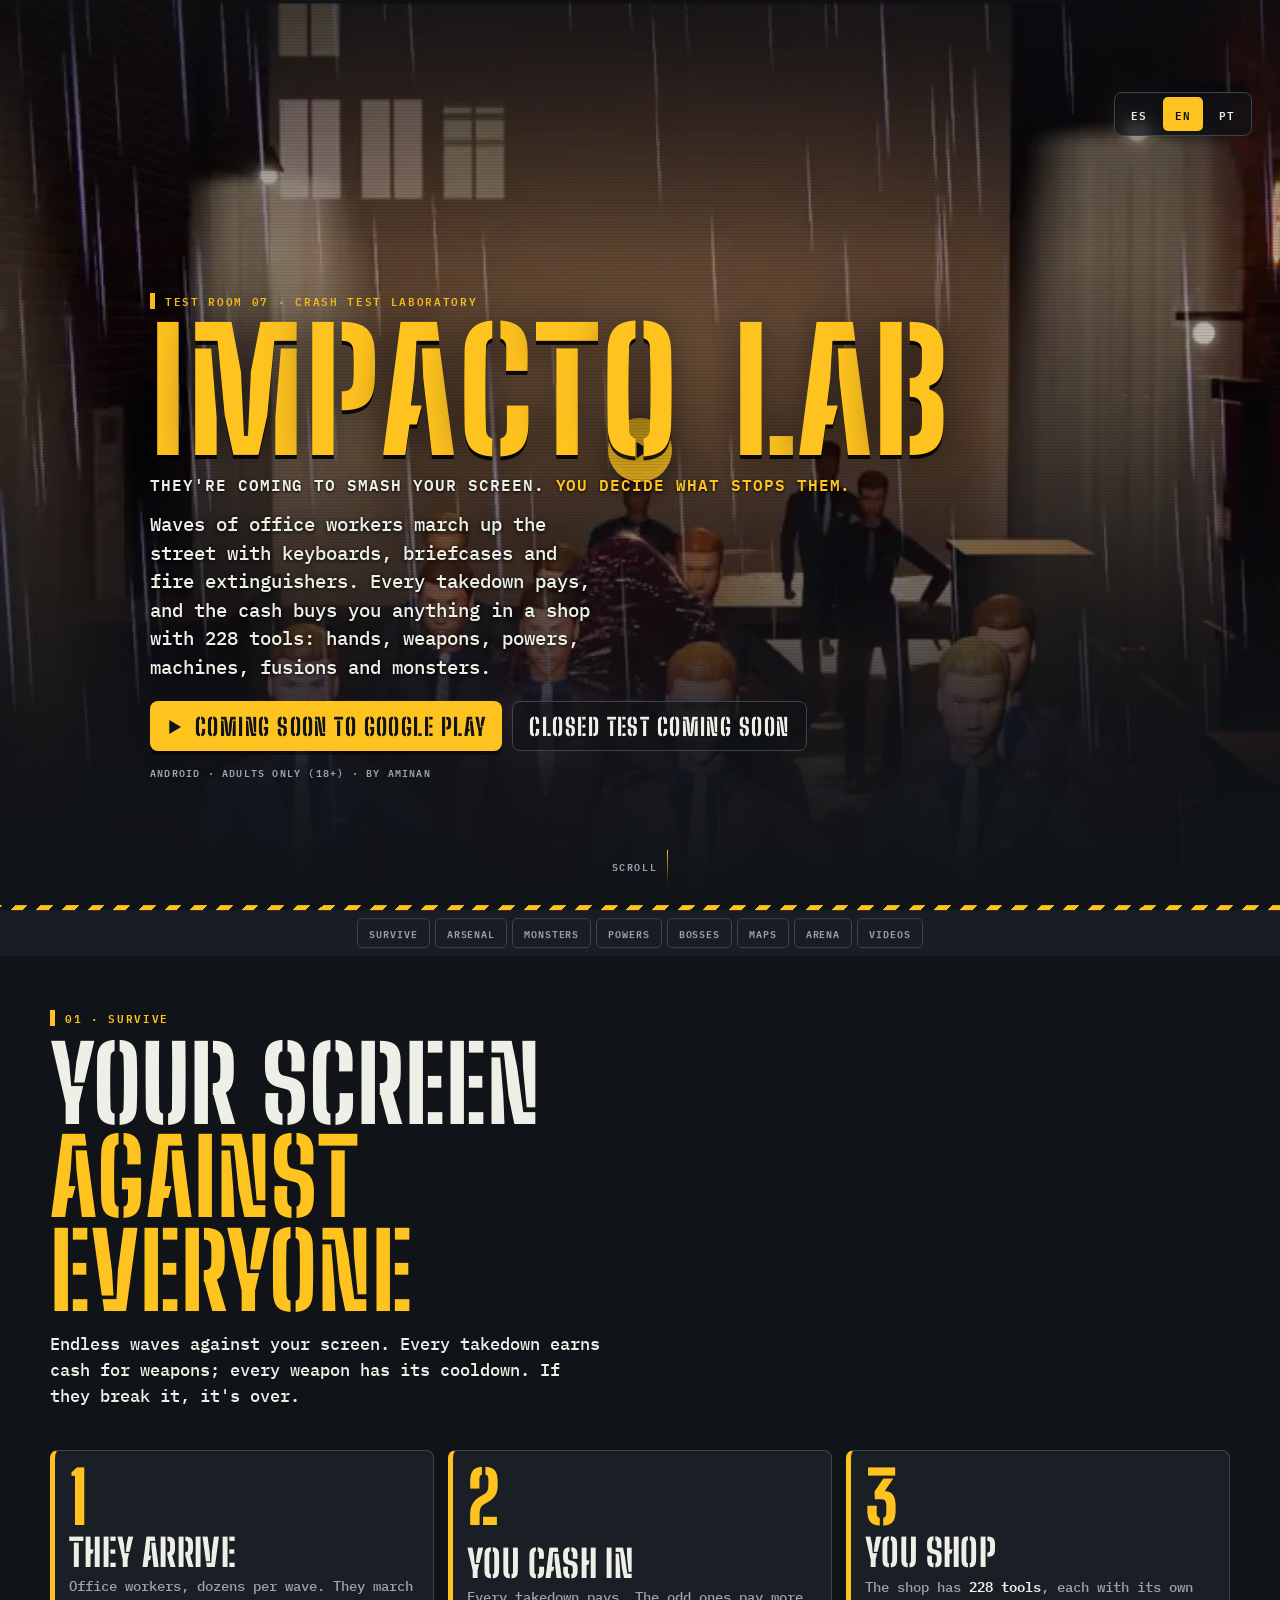
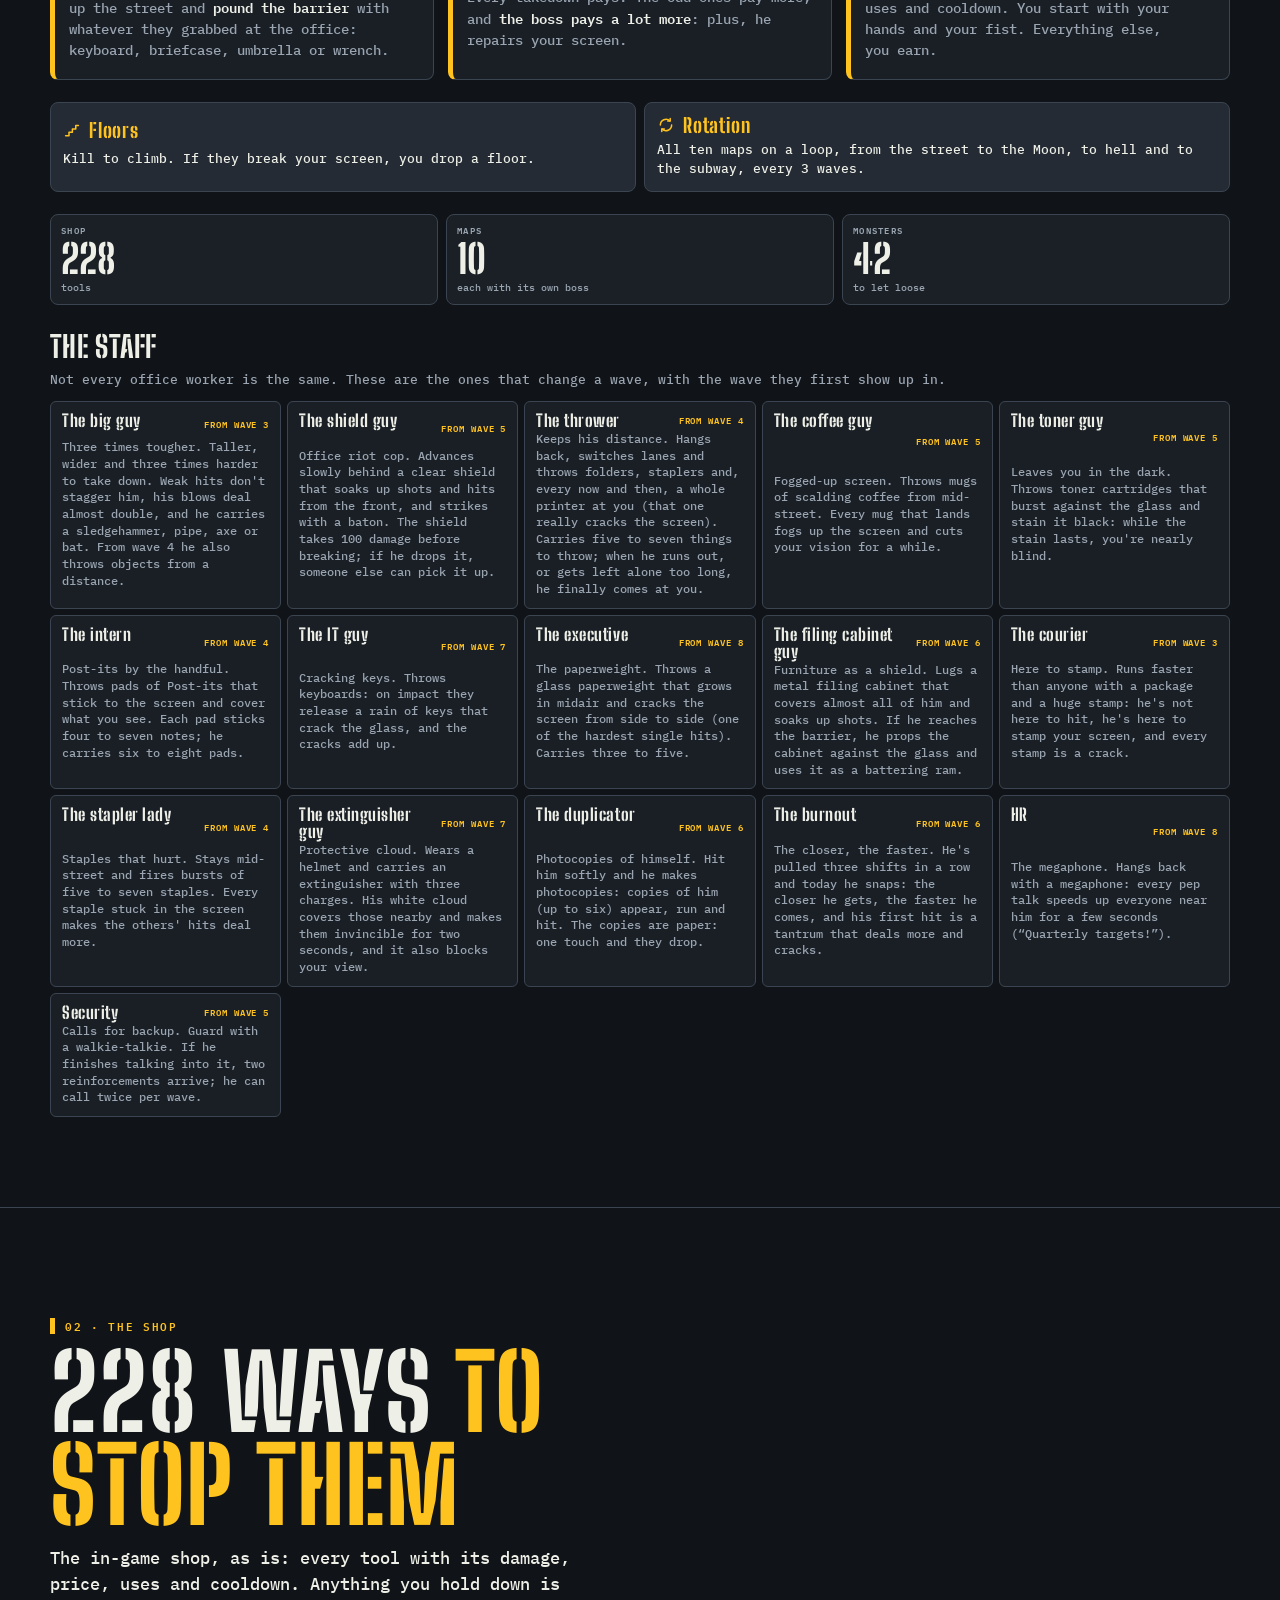
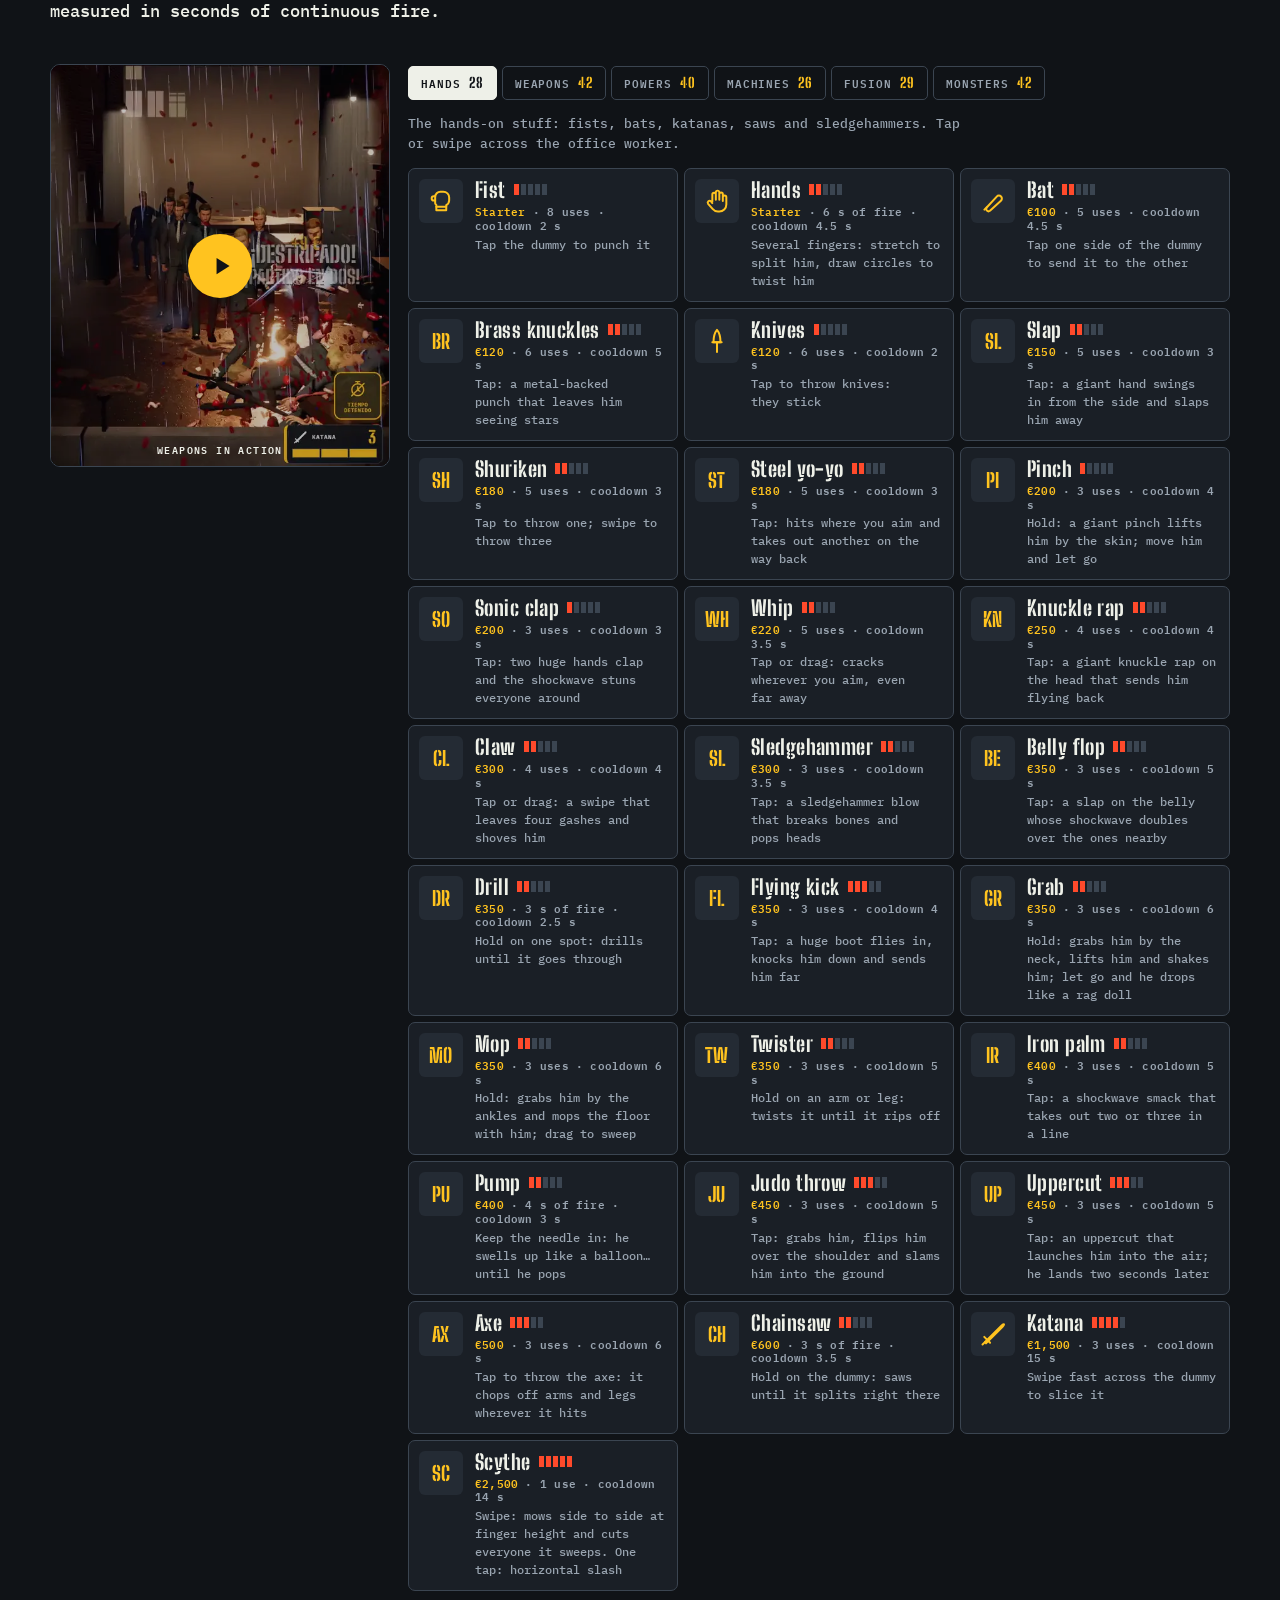
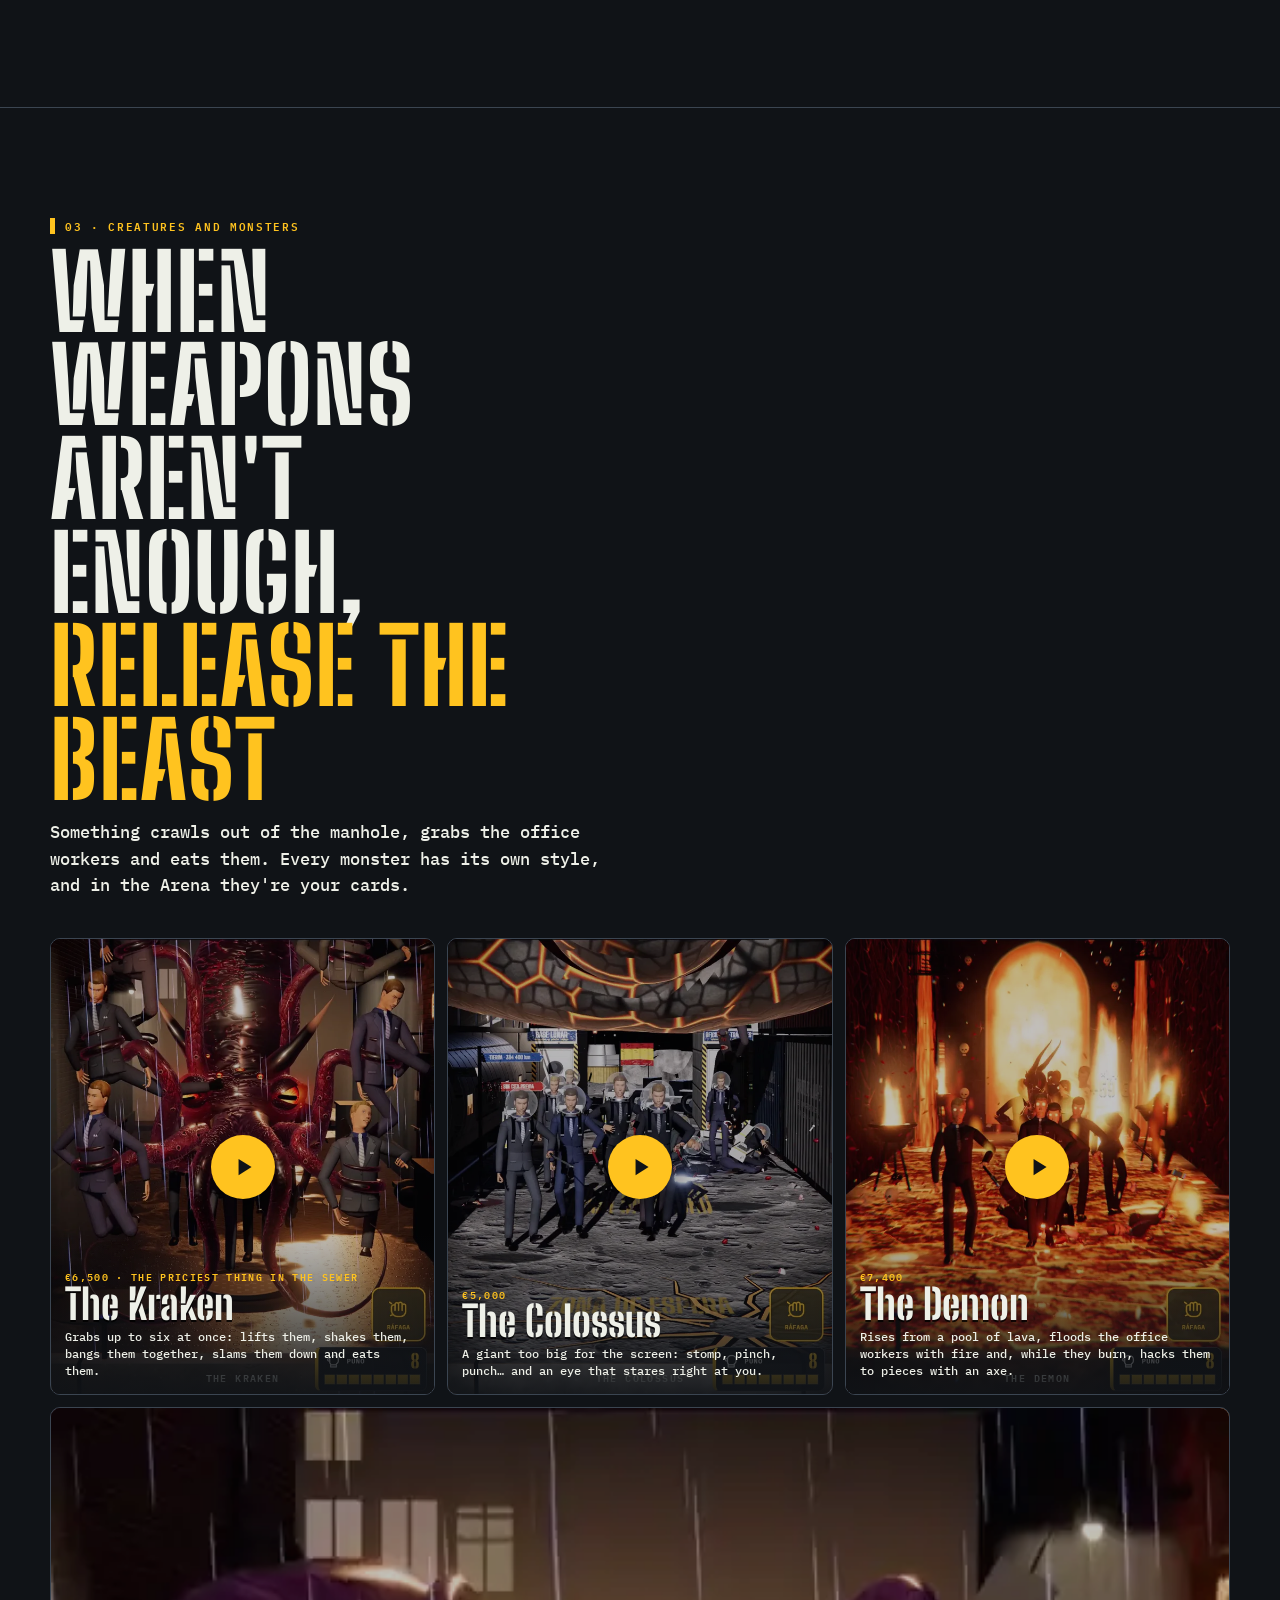
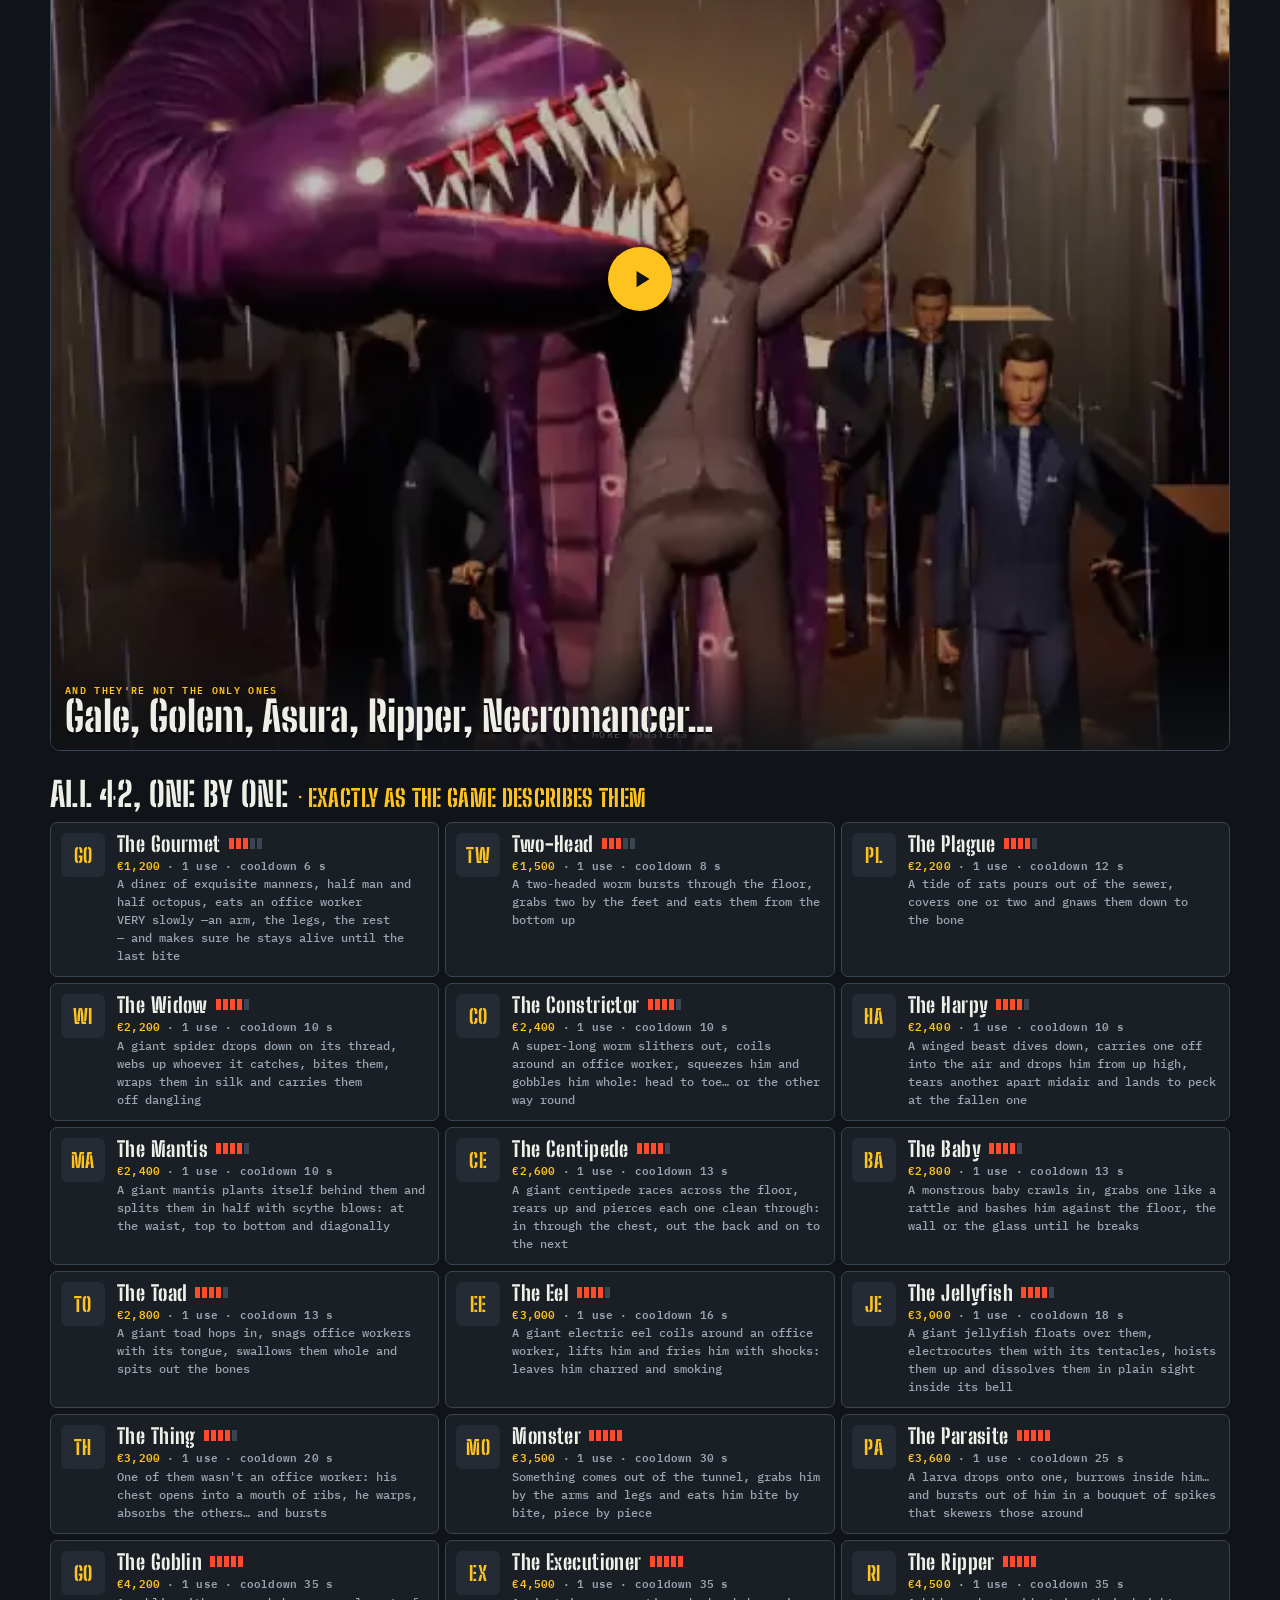
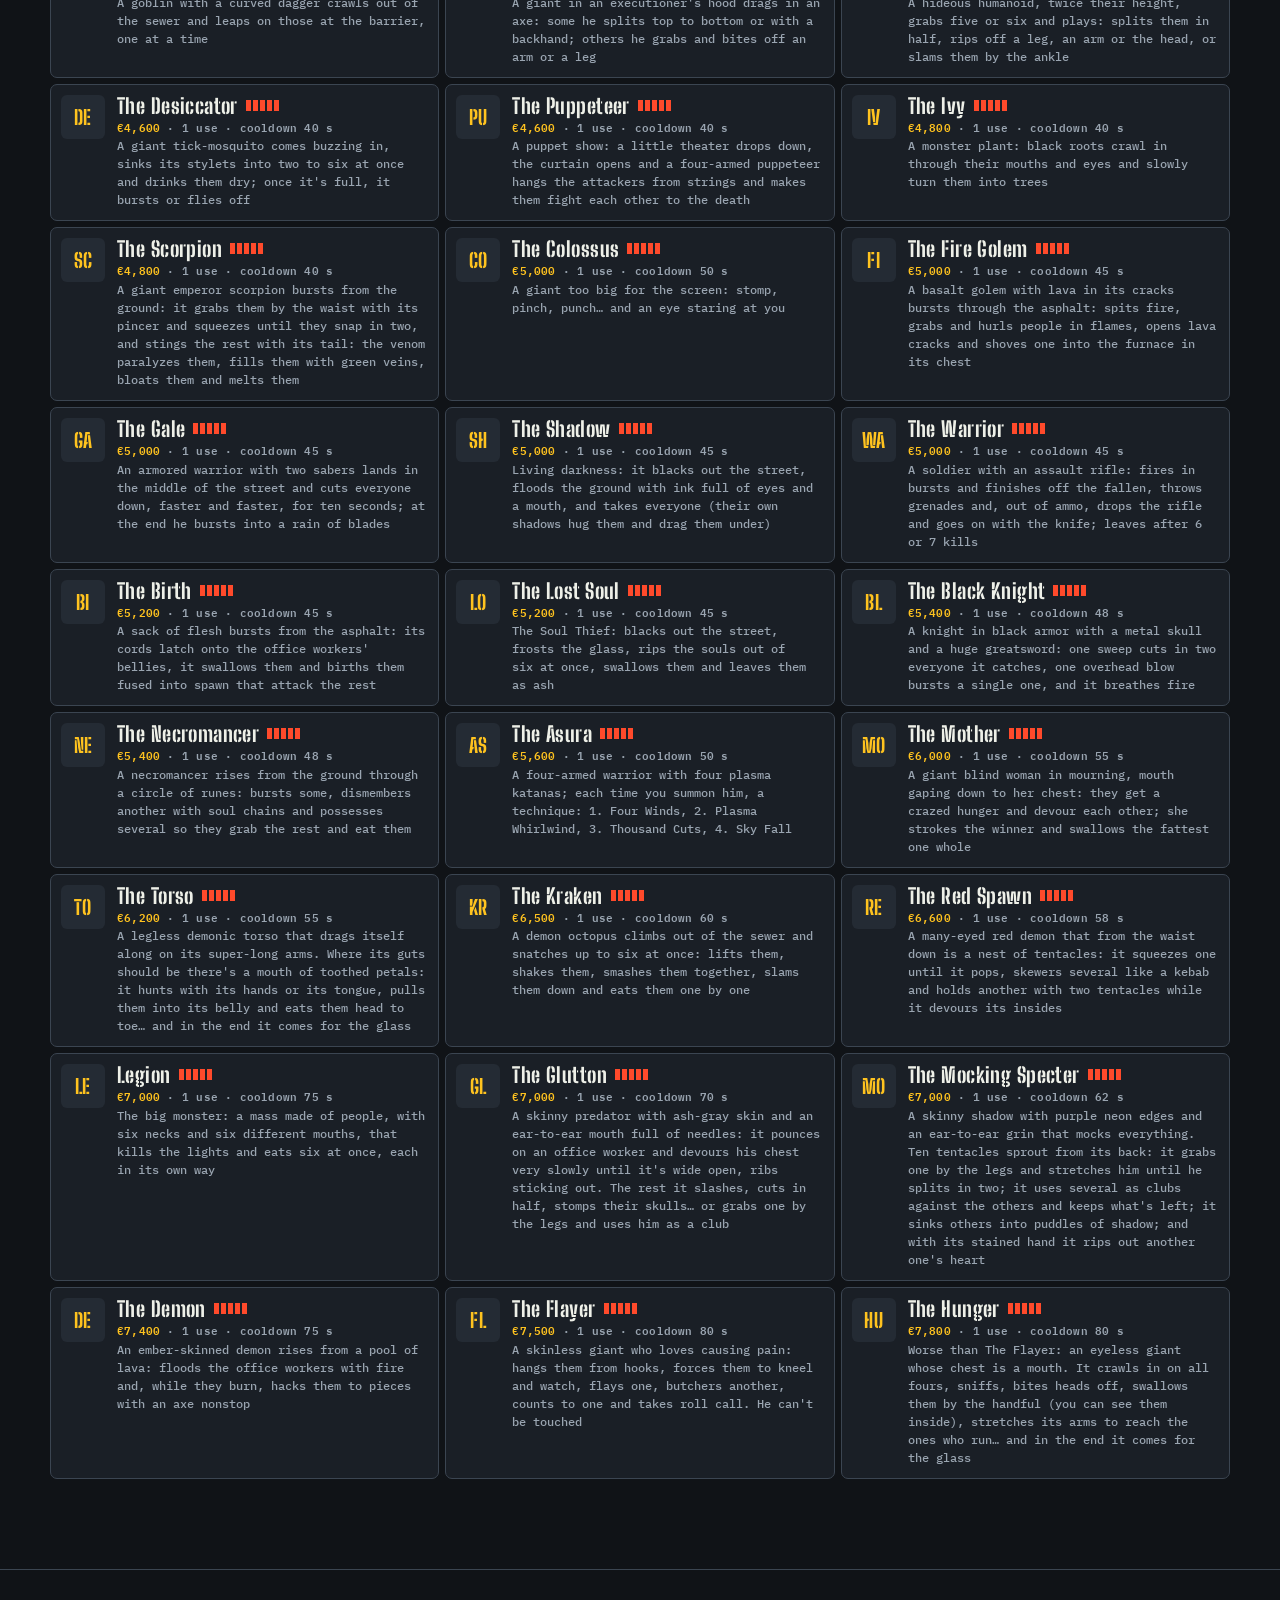
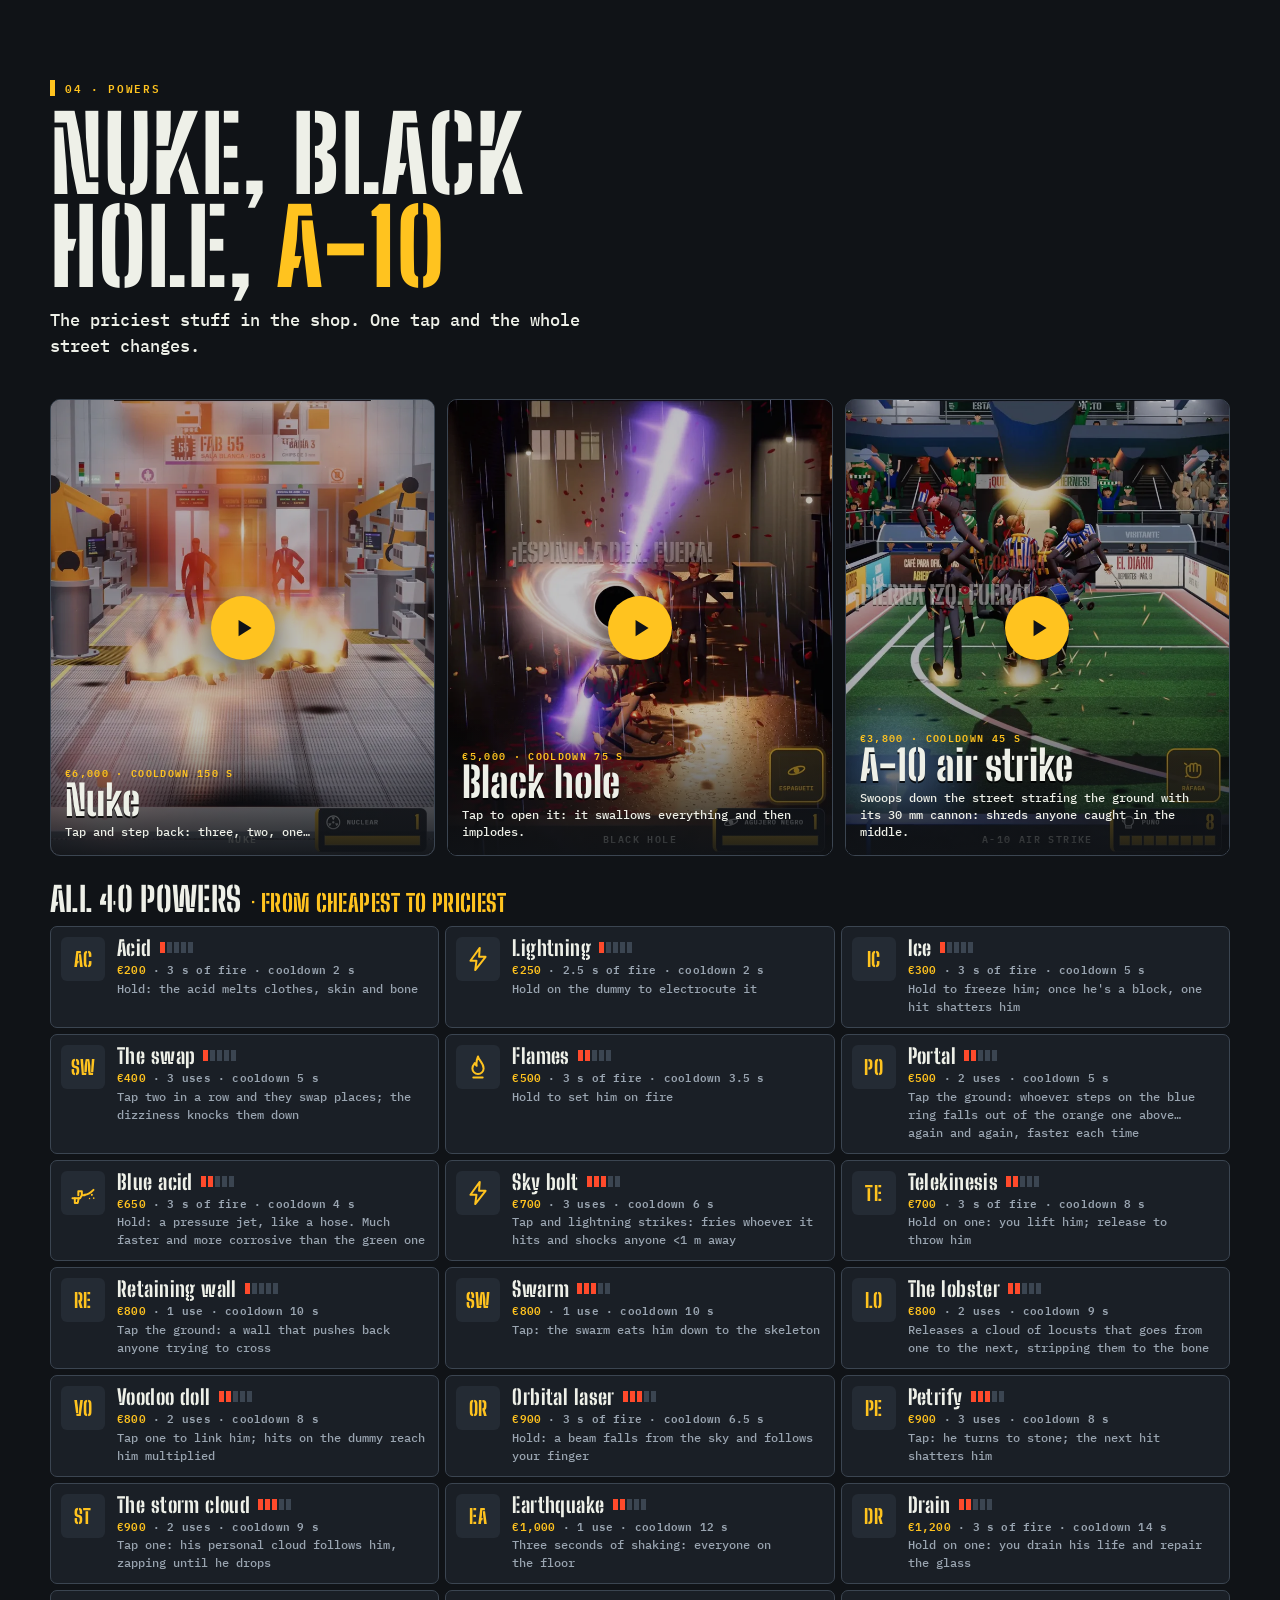
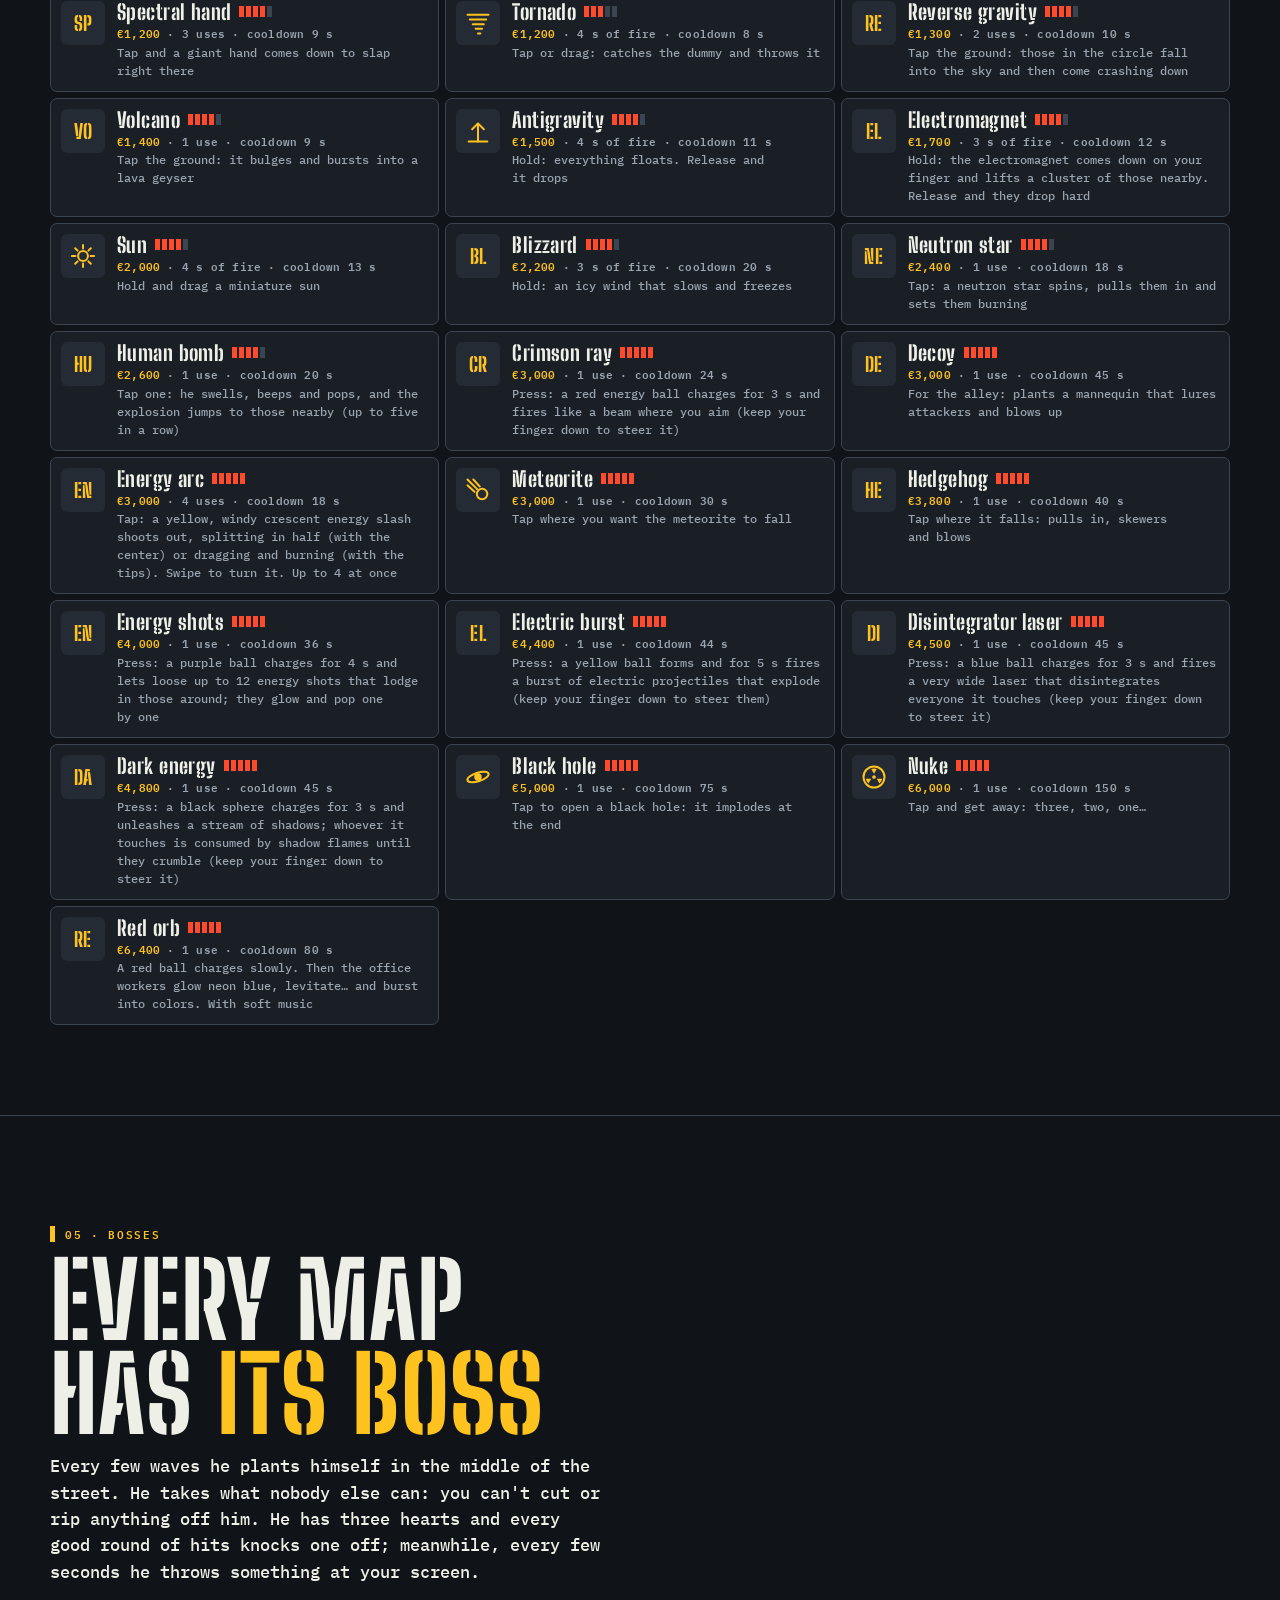
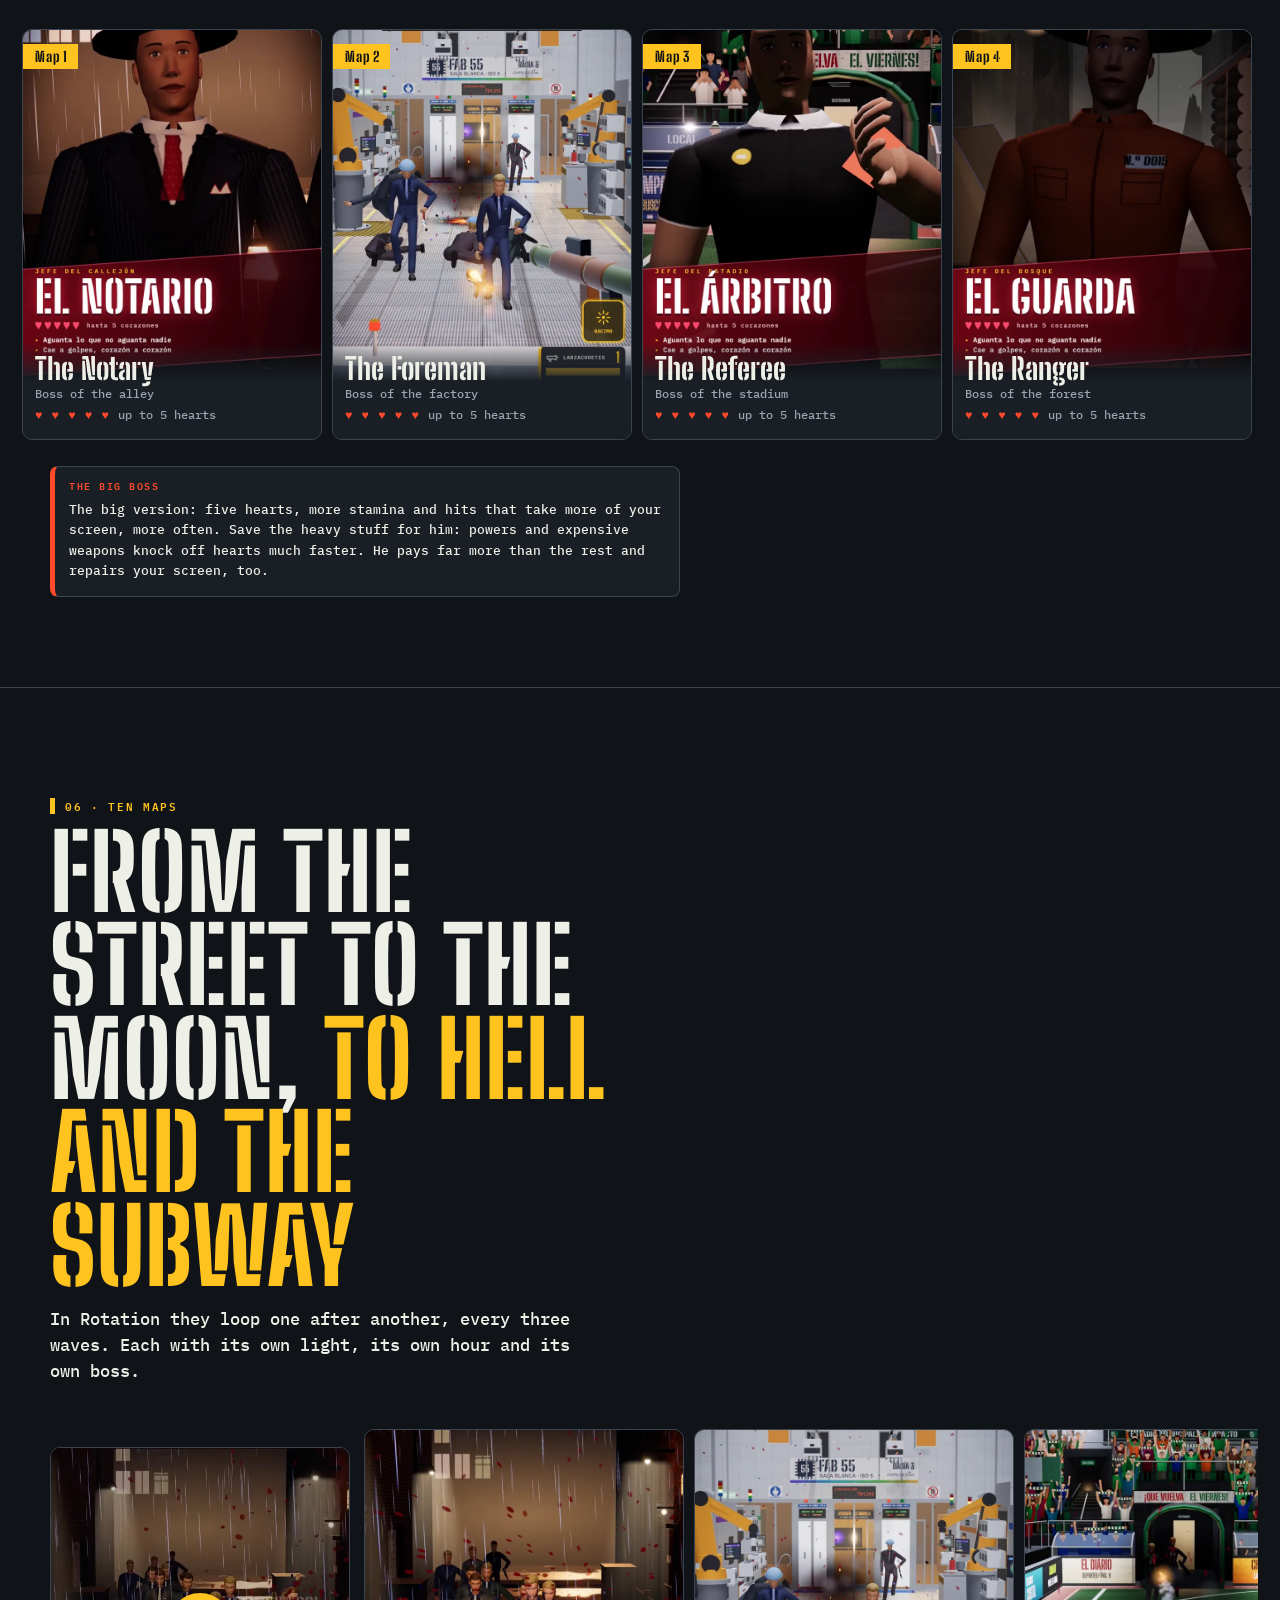
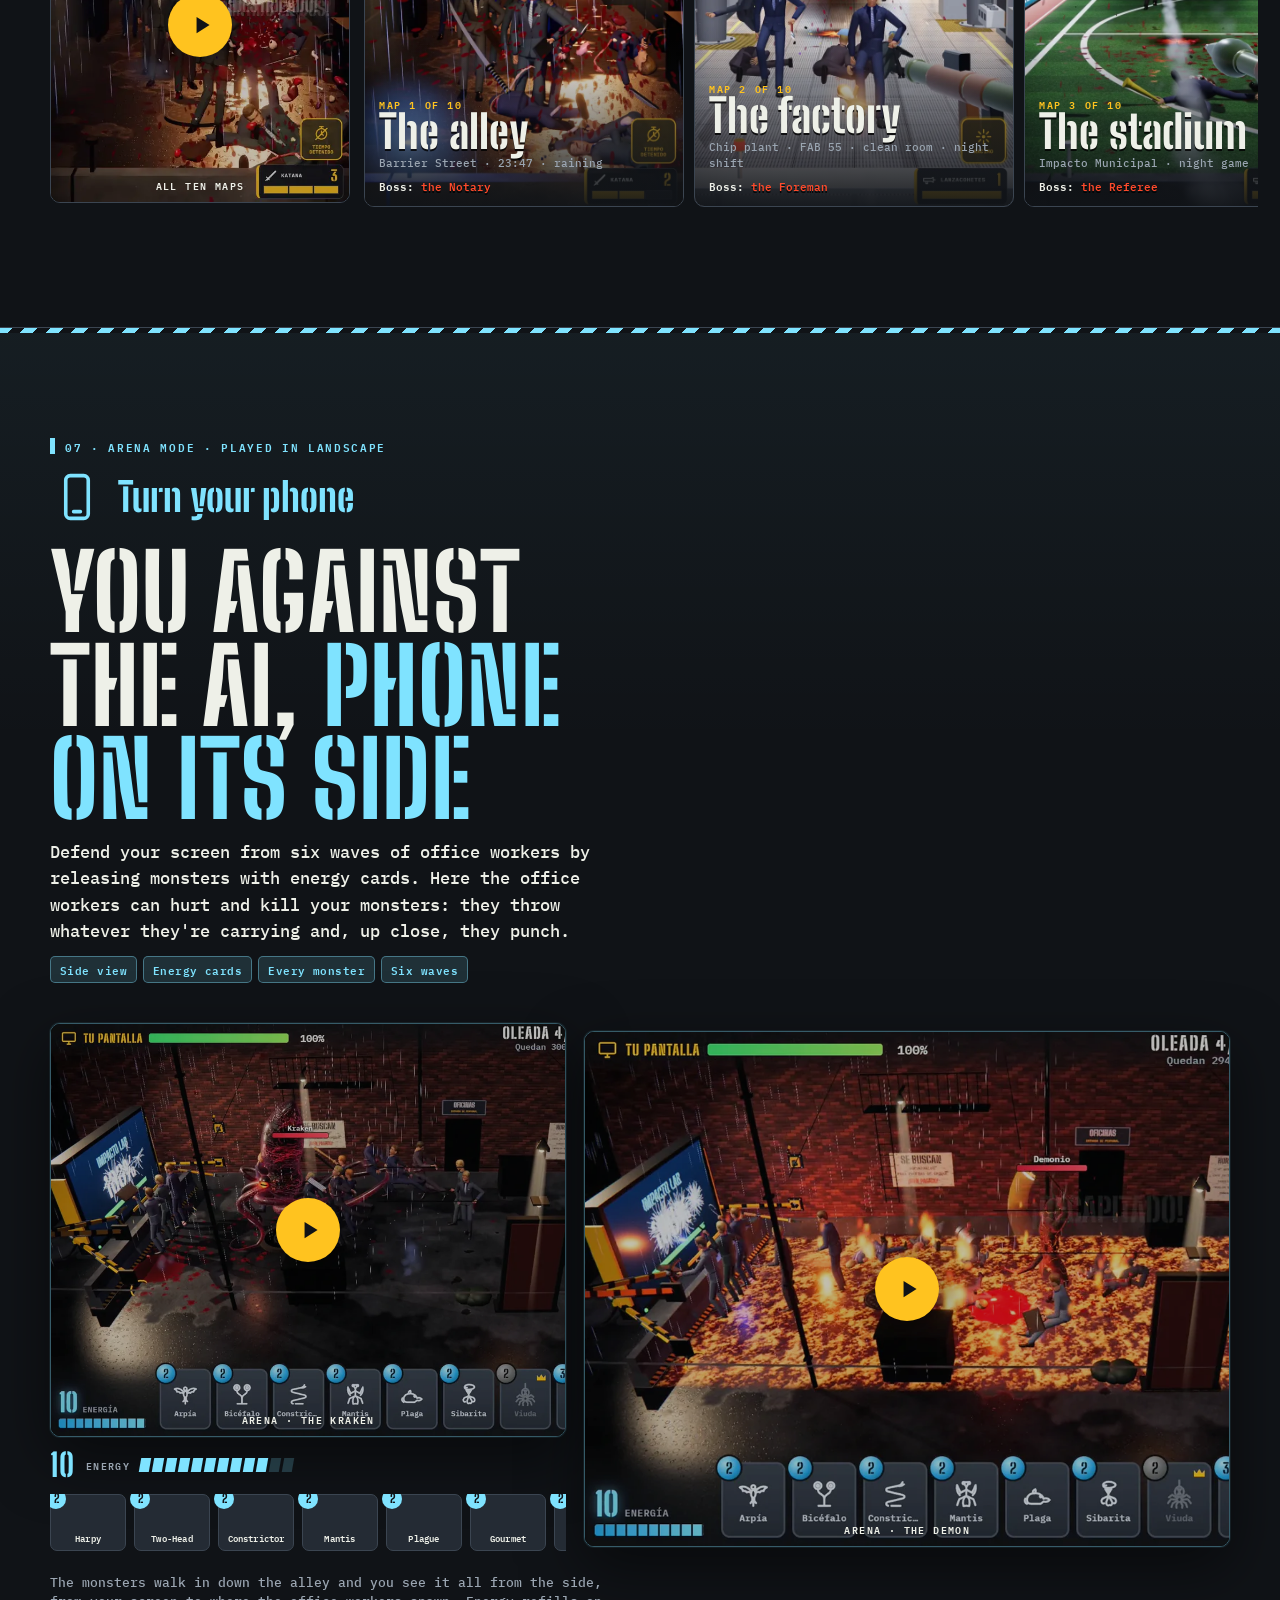
==== en/index.html @ e26fca4f "La web de Impacto Lab en inglés (/en/) y portugués de Brasil (/pt/), con selector de idioma, hreflan" ====
<!doctype html>
<html lang="en">
<head>
<meta charset="utf-8">
<script>document.documentElement.className+=" js";</script>
<meta name="viewport" content="width=device-width, initial-scale=1, viewport-fit=cover">
<title>Impacto Lab · Coming soon to Google Play</title>
<meta name="description" content="Action game for Android: waves of office workers are coming to smash your screen and you have 228 tools to stop them, from the Kraken to the nuke. Ten maps with bosses and a landscape Arena mode. Coming soon to Google Play.">
<link rel="canonical" href="https://aminacomunicaciones-a11y.github.io/impacto-lab/en/">
<link rel="alternate" hreflang="es" href="https://aminacomunicaciones-a11y.github.io/impacto-lab/">
<link rel="alternate" hreflang="en" href="https://aminacomunicaciones-a11y.github.io/impacto-lab/en/">
<link rel="alternate" hreflang="pt-BR" href="https://aminacomunicaciones-a11y.github.io/impacto-lab/pt/">
<link rel="alternate" hreflang="x-default" href="https://aminacomunicaciones-a11y.github.io/impacto-lab/en/">
<meta name="author" content="Aminan">
<meta name="theme-color" content="#101317">
<meta name="robots" content="index, follow, max-image-preview:large">
<meta property="og:type" content="website">
<meta property="og:site_name" content="Impacto Lab">
<meta property="og:locale" content="en_US">
<meta property="og:locale:alternate" content="es_ES">
<meta property="og:locale:alternate" content="pt_BR">
<meta property="og:url" content="https://aminacomunicaciones-a11y.github.io/impacto-lab/en/">
<meta property="og:title" content="Impacto Lab · Coming soon to Google Play">
<meta property="og:description" content="Waves of office workers are coming to smash your screen. You have 228 tools: weapons, powers, machines, fusions and monsters like the Kraken, the Colossus or the Demon.">
<meta property="og:image" content="https://aminacomunicaciones-a11y.github.io/impacto-lab/img/og.jpg">
<meta property="og:image:width" content="1200">
<meta property="og:image:height" content="630">
<meta property="og:image:alt" content="The Kraken grabbing office workers in the alley, with the Impacto Lab title and the words Coming soon to Google Play (in Spanish).">
<meta name="twitter:card" content="summary_large_image">
<meta name="twitter:title" content="Impacto Lab · Coming soon to Google Play">
<meta name="twitter:description" content="Waves of office workers are coming to smash your screen. You have 228 tools to stop them, from the Kraken to the nuke.">
<meta name="twitter:image" content="https://aminacomunicaciones-a11y.github.io/impacto-lab/img/og.jpg">
<meta name="twitter:image:alt" content="The Kraken grabbing office workers in the alley, with the Impacto Lab title.">
<link rel="icon" href="../favicon.ico" sizes="32x32">
<link rel="icon" type="image/png" href="../img/icon/icon-32.png" sizes="32x32">
<link rel="icon" type="image/png" href="../img/icon/icon-192.png" sizes="192x192">
<link rel="apple-touch-icon" href="../img/icon/apple-touch-icon.png">
<link rel="manifest" href="../site.webmanifest">
<link rel="preload" href="../fonts/bsd.woff2" as="font" type="font/woff2" crossorigin>
<link rel="preload" href="../fonts/plex-500.woff2" as="font" type="font/woff2" crossorigin>
<link rel="preload" href="../img/poster_hero_kraken.webp" as="image" type="image/webp">
<link rel="stylesheet" href="../css/style.css?v=20261104">
<script type="application/ld+json">
{
  "@context": "https://schema.org",
  "@graph": [
    {
      "@type": "VideoGame",
      "@id": "https://aminacomunicaciones-a11y.github.io/impacto-lab/#juego",
      "name": "Impacto Lab",
      "url": "https://aminacomunicaciones-a11y.github.io/impacto-lab/",
      "image": "https://aminacomunicaciones-a11y.github.io/impacto-lab/img/og.jpg",
      "description": "Action game for Android. Waves of office workers are coming to smash your screen and you have 228 tools to stop them: hands, weapons, powers, machines, fusions and monsters. Ten maps, each with its own boss, and a landscape Arena mode.",
      "inLanguage": "en",
      "genre": ["Action", "Wave survival"],
      "gamePlatform": "Android",
      "operatingSystem": "Android",
      "applicationCategory": "Game",
      "playMode": "SinglePlayer",
      "contentRating": "Adults only (18+)",
      "author": { "@id": "https://aminacomunicaciones-a11y.github.io/impacto-lab/#aminan" },
      "publisher": { "@id": "https://aminacomunicaciones-a11y.github.io/impacto-lab/#aminan" },
      "trailer": {
        "@type": "VideoObject",
        "name": "Impacto Lab · Weapons and monsters",
        "description": "Minigun, katana and rocket launcher against office workers. And when that's not enough, you let loose the Kraken, the Colossus or the Demon.",
        "thumbnailUrl": "https://aminacomunicaciones-a11y.github.io/impacto-lab/img/portada_01.webp",
        "contentUrl": "https://aminacomunicaciones-a11y.github.io/impacto-lab/video/video_01_armas_y_bichos.mp4",
        "uploadDate": "2026-11-04",
        "duration": "PT1M40S",
        "inLanguage": "es"
      }
    },
    {
      "@type": "Organization",
      "@id": "https://aminacomunicaciones-a11y.github.io/impacto-lab/#aminan",
      "name": "Aminan",
      "url": "https://aminacomunicaciones-a11y.github.io/impacto-lab/",
      "logo": "https://aminacomunicaciones-a11y.github.io/impacto-lab/img/icon/icon-512.png",
      "sameAs": ["https://www.tiktok.com/@caostotalneon"]
    },
    {
      "@type": "WebPage",
      "@id": "https://aminacomunicaciones-a11y.github.io/impacto-lab/en/#pagina",
      "url": "https://aminacomunicaciones-a11y.github.io/impacto-lab/en/",
      "name": "Impacto Lab · Coming soon to Google Play",
      "inLanguage": "en",
      "about": { "@id": "https://aminacomunicaciones-a11y.github.io/impacto-lab/#juego" }
    }
  ]
}
</script>
</head>
<body>

<noscript><style>#boot,#flash{display:none}</style></noscript>
<div id="boot" aria-hidden="true">
  <b>IMPACTO LAB</b>
  <span id="bootMsg">Setting up the test room…</span>
  <div class="bar"><i></i></div>
  <button class="skip" id="bootSkip" type="button">Skip</button>
</div>
<div id="flash" aria-hidden="true"></div>

<header id="hud" aria-label="Gauges">
  <div class="readouts">
    <div class="ro"><span class="ro-l">Wave</span><span class="ro-v" id="roSec">01</span></div>
    <div class="ro"><span class="ro-l" id="roName">Home</span><span class="ro-v" style="visibility:hidden;height:0">·</span></div>
    <div class="ro"><span class="ro-l">Weapons</span><span class="ro-v"><span id="roArms" data-n="228">228</span><small>in the shop</small></span></div>
  </div>
  <div class="hud-btns">
    <button class="hb" id="btnSound" type="button" aria-pressed="false" title="Clip sound (off by default)">
      <svg viewBox="0 0 24 24" aria-hidden="true"><path d="M4 9.5h3.5L12 6v12l-4.5-3.5H4z"/><path d="M15.5 9a4.5 4.5 0 0 1 0 6M18 6.5a8 8 0 0 1 0 11"/></svg><span id="sndTxt">Sound: off</span>
    </button>
  </div>
  <div class="integ" id="integ"><span class="integ-l">Screen</span><div class="integ-bar"><i id="integFill"></i></div><span id="integPct">100%</span></div>
</header>

<main>
<!-- ===================== PORTADA ===================== -->
<section id="hero" data-name="Home" aria-labelledby="titulo">
  <nav class="langs" aria-label="Language"><a href="../" hreflang="es" lang="es" title="Español">ES</a><a href="../en/" hreflang="en" lang="en" aria-current="page" title="English">EN</a><a href="../pt/" hreflang="pt-BR" lang="pt-BR" title="Português (Brasil)">PT</a></nav>
  <div class="vid grain" data-src="../video/hero_kraken.mp4" data-sound="1" data-label="The Kraken in the alley">
    <img src="../img/poster_hero_kraken.webp" width="720" height="853" alt="In-game frame: the Kraken bursts out of the manhole in the alley and grabs several office workers with its tentacles in the rain." fetchpriority="high">
  </div>
  <div class="wrap hero-in">
    <p class="kicker">Test room 07 · Crash test laboratory</p>
    <h1 id="titulo">IMPACTO LAB</h1>
    <p class="lema">They're coming to smash your screen. <b>You decide what stops them.</b></p>
    <p class="lead">Waves of office workers march up the street with keyboards, briefcases and fire extinguishers. Every takedown pays, and the cash buys you anything in a shop with 228 tools: hands, weapons, powers, machines, fusions and monsters.</p>
    <div class="ctas">
      <span class="cta"><svg viewBox="0 0 24 24" aria-hidden="true"><path d="M4 3.5v17l14-8.5z"/></svg>Coming soon to Google Play</span>
      <span class="cta ghost">Closed test coming soon</span>
    </div>
    <p class="fine">Android · Adults only (18+) · By Aminan</p>
  </div>
  <div class="scrollhint" aria-hidden="true"><span>Scroll</span><i></i></div>
</section>

<!-- ===================== 01 · EL ENSAYO ===================== -->
<section id="ensayo" class="sec" data-name="The test" aria-labelledby="h-ensayo">
  <div class="wrap">
    <div class="sec-head">
      <p class="kicker rv">01 · Survive</p>
      <h2 id="h-ensayo" class="rv d1">Your screen <em>against everyone</em></h2>
      <p class="sub rv d2">Endless waves against your screen. Every takedown earns cash for weapons; every weapon has its cooldown. If they break it, it's over.</p>
    </div>
    <div class="steps">
      <div class="step rv"><b>1</b><div><h3>They arrive</h3><p>Office workers, dozens per wave. They march up the street and <strong>pound the barrier</strong> with whatever they grabbed at the office: keyboard, briefcase, umbrella or wrench.</p></div></div>
      <div class="step rv d1"><b>2</b><div><h3>You cash in</h3><p>Every takedown pays. The odd ones pay more, and <strong>the boss pays a lot more</strong>: plus, he repairs your screen.</p></div></div>
      <div class="step rv d2"><b>3</b><div><h3>You shop</h3><p>The shop has <strong>228 tools</strong>, each with its own uses and cooldown. You start with your hands and your fist. Everything else, you earn.</p></div></div>
    </div>
    <div class="variants rv">
      <div class="vb"><b><svg viewBox="0 0 24 24" aria-hidden="true"><path d="M3.5 19.5H8V15h4.5v-4.5H17V6h3.5"/></svg>Floors</b><span>Kill to climb. If they break your screen, you drop a floor.</span></div>
      <div class="vb"><b><svg viewBox="0 0 24 24" aria-hidden="true"><path d="M19.5 12a7.5 7.5 0 0 1-12.8 5.3M4.5 12a7.5 7.5 0 0 1 12.8-5.3"/><path d="M17.6 3.3v3.4h-3.4M6.4 20.7v-3.4h3.4"/></svg>Rotation</b><span>All ten maps on a loop, from the street to the Moon, to hell and to the subway, every 3 waves.</span></div>
    </div>
    <div class="facts rv">
      <div class="fact"><small>Shop</small><b>228</b><i>tools</i></div>
      <div class="fact"><small>Maps</small><b>10</b><i>each with its own boss</i></div>
      <div class="fact"><small>Monsters</small><b>42</b><i>to let loose</i></div>
    </div>
    <div class="plantilla rv">
      <h3>The staff</h3>
      <p class="note" style="margin-bottom:12px">Not every office worker is the same. These are the ones that change a wave, with the wave they first show up in.</p>
      <div class="roster"><div class="emp"><b>The big guy</b><small>from wave 3</small><span>Three times tougher. Taller, wider and three times harder to take down. Weak hits don&#x27;t stagger him, his blows deal almost double, and he carries a sledgehammer, pipe, axe or bat. From wave 4 he also throws objects from a distance.</span></div><div class="emp"><b>The shield guy</b><small>from wave 5</small><span>Office riot cop. Advances slowly behind a clear shield that soaks up shots and hits from the front, and strikes with a baton. The shield takes 100 damage before breaking; if he drops it, someone else can pick it up.</span></div><div class="emp"><b>The thrower</b><small>from wave 4</small><span>Keeps his distance. Hangs back, switches lanes and throws folders, staplers and, every now and then, a whole printer at you (that one really cracks the screen). Carries five to seven things to throw; when he runs out, or gets left alone too long, he finally comes at you.</span></div><div class="emp"><b>The coffee guy</b><small>from wave 5</small><span>Fogged-up screen. Throws mugs of scalding coffee from mid-street. Every mug that lands fogs up the screen and cuts your vision for a while.</span></div><div class="emp"><b>The toner guy</b><small>from wave 5</small><span>Leaves you in the dark. Throws toner cartridges that burst against the glass and stain it black: while the stain lasts, you&#x27;re nearly blind.</span></div><div class="emp"><b>The intern</b><small>from wave 4</small><span>Post-its by the handful. Throws pads of Post-its that stick to the screen and cover what you see. Each pad sticks four to seven notes; he carries six to eight pads.</span></div><div class="emp"><b>The IT guy</b><small>from wave 7</small><span>Cracking keys. Throws keyboards: on impact they release a rain of keys that crack the glass, and the cracks add up.</span></div><div class="emp"><b>The executive</b><small>from wave 8</small><span>The paperweight. Throws a glass paperweight that grows in midair and cracks the screen from side to side (one of the hardest single hits). Carries three to five.</span></div><div class="emp"><b>The filing cabinet guy</b><small>from wave 6</small><span>Furniture as a shield. Lugs a metal filing cabinet that covers almost all of him and soaks up shots. If he reaches the barrier, he props the cabinet against the glass and uses it as a battering ram.</span></div><div class="emp"><b>The courier</b><small>from wave 3</small><span>Here to stamp. Runs faster than anyone with a package and a huge stamp: he&#x27;s not here to hit, he&#x27;s here to stamp your screen, and every stamp is a crack.</span></div><div class="emp"><b>The stapler lady</b><small>from wave 4</small><span>Staples that hurt. Stays mid-street and fires bursts of five to seven staples. Every staple stuck in the screen makes the others&#x27; hits deal more.</span></div><div class="emp"><b>The extinguisher guy</b><small>from wave 7</small><span>Protective cloud. Wears a helmet and carries an extinguisher with three charges. His white cloud covers those nearby and makes them invincible for two seconds, and it also blocks your view.</span></div><div class="emp"><b>The duplicator</b><small>from wave 6</small><span>Photocopies of himself. Hit him softly and he makes photocopies: copies of him (up to six) appear, run and hit. The copies are paper: one touch and they drop.</span></div><div class="emp"><b>The burnout</b><small>from wave 6</small><span>The closer, the faster. He&#x27;s pulled three shifts in a row and today he snaps: the closer he gets, the faster he comes, and his first hit is a tantrum that deals more and cracks.</span></div><div class="emp"><b>HR</b><small>from wave 8</small><span>The megaphone. Hangs back with a megaphone: every pep talk speeds up everyone near him for a few seconds (“Quarterly targets!”).</span></div><div class="emp"><b>Security</b><small>from wave 5</small><span>Calls for backup. Guard with a walkie-talkie. If he finishes talking into it, two reinforcements arrive; he can call twice per wave.</span></div></div>
    </div>
  </div>
</section>

<!-- ===================== 02 · ARSENAL ===================== -->
<section id="arsenal" class="sec" data-name="The arsenal" aria-labelledby="h-arsenal">
  <div class="wrap">
    <div class="sec-head">
      <p class="kicker rv">02 · The shop</p>
      <h2 id="h-arsenal" class="rv d1">228 ways <em>to stop them</em></h2>
      <p class="sub rv d2">The in-game shop, as is: every tool with its damage, price, uses and cooldown. Anything you hold down is measured in seconds of continuous fire.</p>
    </div>
    <div class="arsenal-top">
      <div class="vid rv" data-src="../video/montage_armas.mp4" data-label="Weapons in action">
        <img src="../img/poster_montage_armas.webp" width="540" height="640" loading="lazy" alt="Katana, cluster grenade, railgun, rocket launcher, flames, sniper rifle, laser, Browning M2, napalm, disintegrator laser, crimson ray and fire tornado in action.">
      </div>
      <div>
        <div class="tabs rv" role="tablist" aria-label="Tool types"><button class="tab" role="tab" id="tab-manos" aria-selected="true" aria-controls="panel-manos" type="button">Hands<em>28</em></button><button class="tab" role="tab" id="tab-armas" aria-selected="false" aria-controls="panel-armas" type="button">Weapons<em>42</em></button><button class="tab" role="tab" id="tab-poderes" aria-selected="false" aria-controls="panel-poderes" type="button">Powers<em>40</em></button><button class="tab" role="tab" id="tab-maquinas" aria-selected="false" aria-controls="panel-maquinas" type="button">Machines<em>26</em></button><button class="tab" role="tab" id="tab-fusion" aria-selected="false" aria-controls="panel-fusion" type="button">Fusion<em>29</em></button><button class="tab" role="tab" id="tab-monstruos" aria-selected="false" aria-controls="panel-monstruos" type="button">Monsters<em>42</em></button></div>
        <div class="panel on" id="panel-manos" role="tabpanel" aria-labelledby="tab-manos"><p>The hands-on stuff: fists, bats, katanas, saws and sledgehammers. Tap or swipe across the office worker.</p><ul class="tools"><li class="tool"><span class="ic" aria-hidden="true"><svg viewBox="0 0 24 24"><path d="M7 14V8.5A4.5 4.5 0 0 1 11.5 4H14a5 5 0 0 1 5 5v2.4a4.6 4.6 0 0 1-2.5 4.1V17H8v-1.5A3 3 0 0 1 7 14z"/><path d="M8 17v3h8.5v-3"/><path d="M7 11.6H5.800a1.800 1.800 0 0 1 0-3.600H7"/></svg></span><h4>Fist<span class="dmg" title="Damage 1 of 5" aria-label="Damage 1 of 5"><i class="on"></i><i class=""></i><i class=""></i><i class=""></i><i class=""></i></span></h4><span class="meta"><b>Starter</b> · 8 uses · cooldown 2 s</span><p>Tap the dummy to punch it</p></li><li class="tool"><span class="ic" aria-hidden="true"><svg viewBox="0 0 24 24"><path d="M8 12.5V6.4a1.5 1.5 0 0 1 3 0V11m0-5.6V4.6a1.5 1.5 0 0 1 3 0V11m0-4.8a1.5 1.5 0 0 1 3 0V12m0-3.3a1.5 1.5 0 0 1 3 0V15a6 6 0 0 1-6 6h-1.2a6 6 0 0 1-4.6-2.2l-3.8-4.4a1.6 1.6 0 0 1 2.4-2.1L8 13.8"/></svg></span><h4>Hands<span class="dmg" title="Damage 2 of 5" aria-label="Damage 2 of 5"><i class="on"></i><i class="on"></i><i class=""></i><i class=""></i><i class=""></i></span></h4><span class="meta"><b>Starter</b> · 6 s of fire · cooldown 4.5 s</span><p>Several fingers: stretch to split him, draw circles to twist him</p></li><li class="tool"><span class="ic" aria-hidden="true"><svg viewBox="0 0 24 24"><path d="M4.600 19.400l1.900-1.900"/><path d="M6.600 17.600l8.600-9.400a2.600 2.600 0 0 1 3.700-.1 2.600 2.600 0 0 1-.1 3.700l-9.400 8.600a2 2 0 0 1-2.800-2.800z"/></svg></span><h4>Bat<span class="dmg" title="Damage 2 of 5" aria-label="Damage 2 of 5"><i class="on"></i><i class="on"></i><i class=""></i><i class=""></i><i class=""></i></span></h4><span class="meta"><b>€100</b> · 5 uses · cooldown 4.5 s</span><p>Tap one side of the dummy to send it to the other</p></li><li class="tool"><span class="ic txt" aria-hidden="true">BR</span><h4>Brass knuckles<span class="dmg" title="Damage 2 of 5" aria-label="Damage 2 of 5"><i class="on"></i><i class="on"></i><i class=""></i><i class=""></i><i class=""></i></span></h4><span class="meta"><b>€120</b> · 6 uses · cooldown 5 s</span><p>Tap: a metal-backed punch that leaves him seeing stars</p></li><li class="tool"><span class="ic" aria-hidden="true"><svg viewBox="0 0 24 24"><path d="M12 2.500c2.200 2.600 3 6.200 3 10.500H9c0-4.300.8-7.900 3-10.500z"/><path d="M8 13h8M12 13v8.500"/></svg></span><h4>Knives<span class="dmg" title="Damage 1 of 5" aria-label="Damage 1 of 5"><i class="on"></i><i class=""></i><i class=""></i><i class=""></i><i class=""></i></span></h4><span class="meta"><b>€120</b> · 6 uses · cooldown 2 s</span><p>Tap to throw knives: they stick</p></li><li class="tool"><span class="ic txt" aria-hidden="true">SL</span><h4>Slap<span class="dmg" title="Damage 2 of 5" aria-label="Damage 2 of 5"><i class="on"></i><i class="on"></i><i class=""></i><i class=""></i><i class=""></i></span></h4><span class="meta"><b>€150</b> · 5 uses · cooldown 3 s</span><p>Tap: a giant hand swings in from the side and slaps him away</p></li><li class="tool"><span class="ic txt" aria-hidden="true">SH</span><h4>Shuriken<span class="dmg" title="Damage 2 of 5" aria-label="Damage 2 of 5"><i class="on"></i><i class="on"></i><i class=""></i><i class=""></i><i class=""></i></span></h4><span class="meta"><b>€180</b> · 5 uses · cooldown 3 s</span><p>Tap to throw one; swipe to throw three</p></li><li class="tool"><span class="ic txt" aria-hidden="true">ST</span><h4>Steel yo-yo<span class="dmg" title="Damage 2 of 5" aria-label="Damage 2 of 5"><i class="on"></i><i class="on"></i><i class=""></i><i class=""></i><i class=""></i></span></h4><span class="meta"><b>€180</b> · 5 uses · cooldown 3 s</span><p>Tap: hits where you aim and takes out another on the way back</p></li><li class="tool"><span class="ic txt" aria-hidden="true">PI</span><h4>Pinch<span class="dmg" title="Damage 1 of 5" aria-label="Damage 1 of 5"><i class="on"></i><i class=""></i><i class=""></i><i class=""></i><i class=""></i></span></h4><span class="meta"><b>€200</b> · 3 uses · cooldown 4 s</span><p>Hold: a giant pinch lifts him by the skin; move him and let go</p></li><li class="tool"><span class="ic txt" aria-hidden="true">SO</span><h4>Sonic clap<span class="dmg" title="Damage 1 of 5" aria-label="Damage 1 of 5"><i class="on"></i><i class=""></i><i class=""></i><i class=""></i><i class=""></i></span></h4><span class="meta"><b>€200</b> · 3 uses · cooldown 3 s</span><p>Tap: two huge hands clap and the shockwave stuns everyone around</p></li><li class="tool"><span class="ic txt" aria-hidden="true">WH</span><h4>Whip<span class="dmg" title="Damage 2 of 5" aria-label="Damage 2 of 5"><i class="on"></i><i class="on"></i><i class=""></i><i class=""></i><i class=""></i></span></h4><span class="meta"><b>€220</b> · 5 uses · cooldown 3.5 s</span><p>Tap or drag: cracks wherever you aim, even far away</p></li><li class="tool"><span class="ic txt" aria-hidden="true">KN</span><h4>Knuckle rap<span class="dmg" title="Damage 2 of 5" aria-label="Damage 2 of 5"><i class="on"></i><i class="on"></i><i class=""></i><i class=""></i><i class=""></i></span></h4><span class="meta"><b>€250</b> · 4 uses · cooldown 4 s</span><p>Tap: a giant knuckle rap on the head that sends him flying back</p></li><li class="tool"><span class="ic txt" aria-hidden="true">CL</span><h4>Claw<span class="dmg" title="Damage 2 of 5" aria-label="Damage 2 of 5"><i class="on"></i><i class="on"></i><i class=""></i><i class=""></i><i class=""></i></span></h4><span class="meta"><b>€300</b> · 4 uses · cooldown 4 s</span><p>Tap or drag: a swipe that leaves four gashes and shoves him</p></li><li class="tool"><span class="ic txt" aria-hidden="true">SL</span><h4>Sledgehammer<span class="dmg" title="Damage 2 of 5" aria-label="Damage 2 of 5"><i class="on"></i><i class="on"></i><i class=""></i><i class=""></i><i class=""></i></span></h4><span class="meta"><b>€300</b> · 3 uses · cooldown 3.5 s</span><p>Tap: a sledgehammer blow that breaks bones and pops heads</p></li><li class="tool"><span class="ic txt" aria-hidden="true">BE</span><h4>Belly flop<span class="dmg" title="Damage 2 of 5" aria-label="Damage 2 of 5"><i class="on"></i><i class="on"></i><i class=""></i><i class=""></i><i class=""></i></span></h4><span class="meta"><b>€350</b> · 3 uses · cooldown 5 s</span><p>Tap: a slap on the belly whose shockwave doubles over the ones nearby</p></li><li class="tool"><span class="ic txt" aria-hidden="true">DR</span><h4>Drill<span class="dmg" title="Damage 2 of 5" aria-label="Damage 2 of 5"><i class="on"></i><i class="on"></i><i class=""></i><i class=""></i><i class=""></i></span></h4><span class="meta"><b>€350</b> · 3 s of fire · cooldown 2.5 s</span><p>Hold on one spot: drills until it goes through</p></li><li class="tool"><span class="ic txt" aria-hidden="true">FL</span><h4>Flying kick<span class="dmg" title="Damage 3 of 5" aria-label="Damage 3 of 5"><i class="on"></i><i class="on"></i><i class="on"></i><i class=""></i><i class=""></i></span></h4><span class="meta"><b>€350</b> · 3 uses · cooldown 4 s</span><p>Tap: a huge boot flies in, knocks him down and sends him far</p></li><li class="tool"><span class="ic txt" aria-hidden="true">GR</span><h4>Grab<span class="dmg" title="Damage 2 of 5" aria-label="Damage 2 of 5"><i class="on"></i><i class="on"></i><i class=""></i><i class=""></i><i class=""></i></span></h4><span class="meta"><b>€350</b> · 3 uses · cooldown 6 s</span><p>Hold: grabs him by the neck, lifts him and shakes him; let go and he drops like a rag doll</p></li><li class="tool"><span class="ic txt" aria-hidden="true">MO</span><h4>Mop<span class="dmg" title="Damage 2 of 5" aria-label="Damage 2 of 5"><i class="on"></i><i class="on"></i><i class=""></i><i class=""></i><i class=""></i></span></h4><span class="meta"><b>€350</b> · 3 uses · cooldown 6 s</span><p>Hold: grabs him by the ankles and mops the floor with him; drag to sweep</p></li><li class="tool"><span class="ic txt" aria-hidden="true">TW</span><h4>Twister<span class="dmg" title="Damage 2 of 5" aria-label="Damage 2 of 5"><i class="on"></i><i class="on"></i><i class=""></i><i class=""></i><i class=""></i></span></h4><span class="meta"><b>€350</b> · 3 uses · cooldown 5 s</span><p>Hold on an arm or leg: twists it until it rips off</p></li><li class="tool"><span class="ic txt" aria-hidden="true">IR</span><h4>Iron palm<span class="dmg" title="Damage 2 of 5" aria-label="Damage 2 of 5"><i class="on"></i><i class="on"></i><i class=""></i><i class=""></i><i class=""></i></span></h4><span class="meta"><b>€400</b> · 3 uses · cooldown 5 s</span><p>Tap: a shockwave smack that takes out two or three in a line</p></li><li class="tool"><span class="ic txt" aria-hidden="true">PU</span><h4>Pump<span class="dmg" title="Damage 2 of 5" aria-label="Damage 2 of 5"><i class="on"></i><i class="on"></i><i class=""></i><i class=""></i><i class=""></i></span></h4><span class="meta"><b>€400</b> · 4 s of fire · cooldown 3 s</span><p>Keep the needle in: he swells up like a balloon… until he pops</p></li><li class="tool"><span class="ic txt" aria-hidden="true">JU</span><h4>Judo throw<span class="dmg" title="Damage 3 of 5" aria-label="Damage 3 of 5"><i class="on"></i><i class="on"></i><i class="on"></i><i class=""></i><i class=""></i></span></h4><span class="meta"><b>€450</b> · 3 uses · cooldown 5 s</span><p>Tap: grabs him, flips him over the shoulder and slams him into the ground</p></li><li class="tool"><span class="ic txt" aria-hidden="true">UP</span><h4>Uppercut<span class="dmg" title="Damage 3 of 5" aria-label="Damage 3 of 5"><i class="on"></i><i class="on"></i><i class="on"></i><i class=""></i><i class=""></i></span></h4><span class="meta"><b>€450</b> · 3 uses · cooldown 5 s</span><p>Tap: an uppercut that launches him into the air; he lands two seconds later</p></li><li class="tool"><span class="ic txt" aria-hidden="true">AX</span><h4>Axe<span class="dmg" title="Damage 3 of 5" aria-label="Damage 3 of 5"><i class="on"></i><i class="on"></i><i class="on"></i><i class=""></i><i class=""></i></span></h4><span class="meta"><b>€500</b> · 3 uses · cooldown 6 s</span><p>Tap to throw the axe: it chops off arms and legs wherever it hits</p></li><li class="tool"><span class="ic txt" aria-hidden="true">CH</span><h4>Chainsaw<span class="dmg" title="Damage 2 of 5" aria-label="Damage 2 of 5"><i class="on"></i><i class="on"></i><i class=""></i><i class=""></i><i class=""></i></span></h4><span class="meta"><b>€600</b> · 3 s of fire · cooldown 3.5 s</span><p>Hold on the dummy: saws until it splits right there</p></li><li class="tool"><span class="ic" aria-hidden="true"><svg viewBox="0 0 24 24"><path d="M5 19L19 5c1.300-1.300 2.200-1.600 2.400-1.400.2.200-.1 1.100-1.400 2.400L6 20z"/><path d="M4.500 14.500l5 5M3 21l2.500-2.500"/></svg></span><h4>Katana<span class="dmg" title="Damage 4 of 5" aria-label="Damage 4 of 5"><i class="on"></i><i class="on"></i><i class="on"></i><i class="on"></i><i class=""></i></span></h4><span class="meta"><b>€1,500</b> · 3 uses · cooldown 15 s</span><p>Swipe fast across the dummy to slice it</p></li><li class="tool"><span class="ic txt" aria-hidden="true">SC</span><h4>Scythe<span class="dmg" title="Damage 5 of 5" aria-label="Damage 5 of 5"><i class="on"></i><i class="on"></i><i class="on"></i><i class="on"></i><i class="on"></i></span></h4><span class="meta"><b>€2,500</b> · 1 use · cooldown 14 s</span><p>Swipe: mows side to side at finger height and cuts everyone it sweeps. One tap: horizontal slash</p></li></ul></div><div class="panel" id="panel-armas" role="tabpanel" aria-labelledby="tab-armas"><p>From the pistol to the old cannon, by way of the minigun, the sniper rifle and the A-10. Anything that shoots, throws or blows up.</p><ul class="tools"><li class="tool"><span class="ic txt" aria-hidden="true">CR</span><h4>Crossbow<span class="dmg" title="Damage 1 of 5" aria-label="Damage 1 of 5"><i class="on"></i><i class=""></i><i class=""></i><i class=""></i><i class=""></i></span></h4><span class="meta"><b>€150</b> · 4 uses · cooldown 2 s</span><p>Tap: the bolt goes through him and pins him to the wall</p></li><li class="tool"><span class="ic" aria-hidden="true"><svg viewBox="0 0 24 24"><path d="M3 7h16.500A1.500 1.500 0 0 1 21 8.500V11h-9l-1.200 2.200a2 2 0 0 1-1.800 1H8.600L7.500 20H3.800l1.400-9H3z"/></svg></span><h4>Pistol<span class="dmg" title="Damage 2 of 5" aria-label="Damage 2 of 5"><i class="on"></i><i class="on"></i><i class=""></i><i class=""></i><i class=""></i></span></h4><span class="meta"><b>€150</b> · 8 uses · cooldown 3 s</span><p>Tap where you want to shoot · 17 shells, reloads itself</p></li><li class="tool"><span class="ic txt" aria-hidden="true">SP</span><h4>Spear<span class="dmg" title="Damage 2 of 5" aria-label="Damage 2 of 5"><i class="on"></i><i class="on"></i><i class=""></i><i class=""></i><i class=""></i></span></h4><span class="meta"><b>€250</b> · 4 uses · cooldown 2.5 s</span><p>Tap: the spear pierces the first one it catches and stays stuck in him</p></li><li class="tool"><span class="ic txt" aria-hidden="true">NA</span><h4>Nail gun<span class="dmg" title="Damage 2 of 5" aria-label="Damage 2 of 5"><i class="on"></i><i class="on"></i><i class=""></i><i class=""></i><i class=""></i></span></h4><span class="meta"><b>€300</b> · 3 s of fire · cooldown 3 s</span><p>Hold: nails that stick and pin him to the floor or wall</p></li><li class="tool"><span class="ic" aria-hidden="true"><svg viewBox="0 0 24 24"><path d="M2 14.500l3-4.500h17v2.600H11.500L9 16.500H3.500z"/><path d="M13.500 12.600v2.200h4.500v-2.200"/></svg></span><h4>Shotgun<span class="dmg" title="Damage 2 of 5" aria-label="Damage 2 of 5"><i class="on"></i><i class="on"></i><i class=""></i><i class=""></i><i class=""></i></span></h4><span class="meta"><b>€300</b> · 4 uses · cooldown 3 s</span><p>Tap to shoot: one shot takes him down</p></li><li class="tool"><span class="ic txt" aria-hidden="true">BO</span><h4>Boomerang<span class="dmg" title="Damage 2 of 5" aria-label="Damage 2 of 5"><i class="on"></i><i class="on"></i><i class=""></i><i class=""></i><i class=""></i></span></h4><span class="meta"><b>€320</b> · 4 uses · cooldown 3 s</span><p>Tap: flies in an arc, cuts on the way out and back, and comes back on its own</p></li><li class="tool"><span class="ic txt" aria-hidden="true">FL</span><h4>Flail<span class="dmg" title="Damage 2 of 5" aria-label="Damage 2 of 5"><i class="on"></i><i class="on"></i><i class=""></i><i class=""></i><i class=""></i></span></h4><span class="meta"><b>€350</b> · 3 s of fire · cooldown 3 s</span><p>Hold and move your finger: the spiked ball wrecks whatever it touches</p></li><li class="tool"><span class="ic txt" aria-hidden="true">BO</span><h4>Bolas<span class="dmg" title="Damage 2 of 5" aria-label="Damage 2 of 5"><i class="on"></i><i class="on"></i><i class=""></i><i class=""></i><i class=""></i></span></h4><span class="meta"><b>€380</b> · 3 uses · cooldown 4 s</span><p>Tap: they wrap around his legs and tie him up for a few seconds</p></li><li class="tool"><span class="ic txt" aria-hidden="true">GL</span><h4>Glue cannon<span class="dmg" title="Damage 1 of 5" aria-label="Damage 1 of 5"><i class="on"></i><i class=""></i><i class=""></i><i class=""></i><i class=""></i></span></h4><span class="meta"><b>€400</b> · 2 uses · cooldown 6 s</span><p>Tap: leaves a puddle of glue; whoever steps in it gets stuck until it dries</p></li><li class="tool"><span class="ic txt" aria-hidden="true">SN</span><h4>Sniper rifle<span class="dmg" title="Damage 2 of 5" aria-label="Damage 2 of 5"><i class="on"></i><i class="on"></i><i class=""></i><i class=""></i><i class=""></i></span></h4><span class="meta"><b>€400</b> · 1 use · cooldown 3 s</span><p>Tap: a big-caliber round that blows apart whatever it hits</p></li><li class="tool"><span class="ic txt" aria-hidden="true">AI</span><h4>Air horn<span class="dmg" title="Damage 1 of 5" aria-label="Damage 1 of 5"><i class="on"></i><i class=""></i><i class=""></i><i class=""></i><i class=""></i></span></h4><span class="meta"><b>€450</b> · 3 s of fire · cooldown 3 s</span><p>Hold: the blast stuns and pushes back whoever&#x27;s in front</p></li><li class="tool"><span class="ic" aria-hidden="true"><svg viewBox="0 0 24 24"><path d="M2 8.500h15v3.500H2z"/><path d="M17 10.200h5"/><path d="M5 12l-1 6.500h3l.8-6.500"/><path d="M11 12v7.500h3V12"/><path d="M2 8.500v-2h4.500"/></svg></span><h4>SMG<span class="dmg" title="Damage 2 of 5" aria-label="Damage 2 of 5"><i class="on"></i><i class="on"></i><i class=""></i><i class=""></i><i class=""></i></span></h4><span class="meta"><b>€450</b> · 2.5 s of fire · cooldown 4.5 s</span><p>Hold to fire in bursts · 40-round mag, reloads itself</p></li><li class="tool"><span class="ic txt" aria-hidden="true">BL</span><h4>The blowgun<span class="dmg" title="Damage 2 of 5" aria-label="Damage 2 of 5"><i class="on"></i><i class="on"></i><i class=""></i><i class=""></i><i class=""></i></span></h4><span class="meta"><b>€500</b> · 4 uses · cooldown 5 s</span><p>Tap: the dart injects a poison that bloats and melts him from the inside</p></li><li class="tool"><span class="ic" aria-hidden="true"><svg viewBox="0 0 24 24"><path d="M2.500 12h8.500"/><circle cx="12.800" cy="12" r="1.800"/><path d="M15.300 10.600l5.700-3.300M15.600 12H22M15.300 13.400l5.700 3.300"/></svg></span><h4>Laser<span class="dmg" title="Damage 2 of 5" aria-label="Damage 2 of 5"><i class="on"></i><i class="on"></i><i class=""></i><i class=""></i><i class=""></i></span></h4><span class="meta"><b>€600</b> · 2.5 s of fire · cooldown 4 s</span><p>Hold and drag: burns and cuts wherever you sweep the beam</p></li><li class="tool"><span class="ic txt" aria-hidden="true">RA</span><h4>Railgun<span class="dmg" title="Damage 3 of 5" aria-label="Damage 3 of 5"><i class="on"></i><i class="on"></i><i class="on"></i><i class=""></i><i class=""></i></span></h4><span class="meta"><b>€700</b> · 3 uses · cooldown 5 s</span><p>Tap: the slug goes straight through everyone it catches</p></li><li class="tool"><span class="ic txt" aria-hidden="true">SA</span><h4>The sawed-off<span class="dmg" title="Damage 3 of 5" aria-label="Damage 3 of 5"><i class="on"></i><i class="on"></i><i class="on"></i><i class=""></i><i class=""></i></span></h4><span class="meta"><b>€700</b> · 3 uses · cooldown 5 s</span><p>Tap: both barrels at once; the guy in front goes down, guaranteed</p></li><li class="tool"><span class="ic txt" aria-hidden="true">CH</span><h4>Chakram<span class="dmg" title="Damage 3 of 5" aria-label="Damage 3 of 5"><i class="on"></i><i class="on"></i><i class="on"></i><i class=""></i><i class=""></i></span></h4><span class="meta"><b>€800</b> · 3 uses · cooldown 6 s</span><p>Tap: the disc cuts, bounces to the ones nearby and comes back to your hand</p></li><li class="tool"><span class="ic txt" aria-hidden="true">FL</span><h4>Flare gun<span class="dmg" title="Damage 3 of 5" aria-label="Damage 3 of 5"><i class="on"></i><i class="on"></i><i class="on"></i><i class=""></i><i class=""></i></span></h4><span class="meta"><b>€800</b> · 2 uses · cooldown 10 s</span><p>Tap where to fire it: lights up, and sets fire where it lands and to whoever it hits</p></li><li class="tool"><span class="ic txt" aria-hidden="true">GR</span><h4>Grapeshot cannon<span class="dmg" title="Damage 3 of 5" aria-label="Damage 3 of 5"><i class="on"></i><i class="on"></i><i class="on"></i><i class=""></i><i class=""></i></span></h4><span class="meta"><b>€900</b> · 3 uses · cooldown 7 s</span><p>Tap: a fan of scrap sweeps whatever&#x27;s in front (short range)</p></li><li class="tool"><span class="ic txt" aria-hidden="true">MO</span><h4>Molotov<span class="dmg" title="Damage 3 of 5" aria-label="Damage 3 of 5"><i class="on"></i><i class="on"></i><i class="on"></i><i class=""></i><i class=""></i></span></h4><span class="meta"><b>€900</b> · 1 use · cooldown 9 s</span><p>Tap where to throw it: leaves a pool of fire that ignites whoever steps in</p></li><li class="tool"><span class="ic txt" aria-hidden="true">OL</span><h4>Old cannon<span class="dmg" title="Damage 4 of 5" aria-label="Damage 4 of 5"><i class="on"></i><i class="on"></i><i class="on"></i><i class="on"></i><i class=""></i></span></h4><span class="meta"><b>€1,100</b> · 1 use · cooldown 9 s</span><p>A cannon rolls in from the side: its ball flattens the whole row at ground level</p></li><li class="tool"><span class="ic txt" aria-hidden="true">NO</span><h4>The Noose<span class="dmg" title="Damage 3 of 5" aria-label="Damage 3 of 5"><i class="on"></i><i class="on"></i><i class="on"></i><i class=""></i><i class=""></i></span></h4><span class="meta"><b>€1,100</b> · 2 uses · cooldown 9 s</span><p>Tap one: you lasso him. Without letting go, draw circles to swing him and release to throw</p></li><li class="tool"><span class="ic" aria-hidden="true"><svg viewBox="0 0 24 24"><rect x="6" y="3.500" width="12" height="17" rx="2"/><path d="M6 8.500h12M6 15.500h12"/><path d="M12 10.200l-1.800 3.100h3.600z"/></svg></span><h4>Barrel<span class="dmg" title="Damage 4 of 5" aria-label="Damage 4 of 5"><i class="on"></i><i class="on"></i><i class="on"></i><i class="on"></i><i class=""></i></span></h4><span class="meta"><b>€1,300</b> · 1 use · cooldown 17 s</span><p>Tap to drop a barrel: shoot it, burn it or tap it and it blows</p></li><li class="tool"><span class="ic txt" aria-hidden="true">BU</span><h4>Burning bow<span class="dmg" title="Damage 4 of 5" aria-label="Damage 4 of 5"><i class="on"></i><i class="on"></i><i class="on"></i><i class="on"></i><i class=""></i></span></h4><span class="meta"><b>€1,300</b> · 3 uses · cooldown 9 s</span><p>Tap: the flaming arrow goes through the row and leaves fire in its wake</p></li><li class="tool"><span class="ic txt" aria-hidden="true">BO</span><h4>Bouncing mine<span class="dmg" title="Damage 4 of 5" aria-label="Damage 4 of 5"><i class="on"></i><i class="on"></i><i class="on"></i><i class="on"></i><i class=""></i></span></h4><span class="meta"><b>€1,500</b> · 2 uses · cooldown 12 s</span><p>Tap it on the ground: when someone gets close, it jumps to the chest and blows</p></li><li class="tool"><span class="ic txt" aria-hidden="true">LI</span><h4>Limpet mine<span class="dmg" title="Damage 4 of 5" aria-label="Damage 4 of 5"><i class="on"></i><i class="on"></i><i class="on"></i><i class="on"></i><i class=""></i></span></h4><span class="meta"><b>€1,500</b> · 1 use · cooldown 18 s</span><p>Tap to stick a charge on him (or leave it in the room). The “Detonate” button blows them</p></li><li class="tool"><span class="ic txt" aria-hidden="true">MI</span><h4>Mine<span class="dmg" title="Damage 4 of 5" aria-label="Damage 4 of 5"><i class="on"></i><i class="on"></i><i class="on"></i><i class="on"></i><i class=""></i></span></h4><span class="meta"><b>€1,500</b> · 1 use · cooldown 18 s</span><p>Tap the ground to lay a mine: it blows when stepped on (or if you shoot it)</p></li><li class="tool"><span class="ic txt" aria-hidden="true">NA</span><h4>Napalm<span class="dmg" title="Damage 4 of 5" aria-label="Damage 4 of 5"><i class="on"></i><i class="on"></i><i class="on"></i><i class="on"></i><i class=""></i></span></h4><span class="meta"><b>€1,500</b> · 2 uses · cooldown 12 s</span><p>Tap where to throw the can: leaves a lasting pool of sticky fire</p></li><li class="tool"><span class="ic txt" aria-hidden="true">CL</span><h4>Cluster grenade<span class="dmg" title="Damage 4 of 5" aria-label="Damage 4 of 5"><i class="on"></i><i class="on"></i><i class="on"></i><i class="on"></i><i class=""></i></span></h4><span class="meta"><b>€1,600</b> · 2 uses · cooldown 12 s</span><p>Tap where to throw it: when it explodes it scatters six small ones around</p></li><li class="tool"><span class="ic txt" aria-hidden="true">CU</span><h4>Cutting net<span class="dmg" title="Damage 5 of 5" aria-label="Damage 5 of 5"><i class="on"></i><i class="on"></i><i class="on"></i><i class="on"></i><i class="on"></i></span></h4><span class="meta"><b>€1,600</b> · 2 uses · cooldown 12 s</span><p>Tap one: the wire net wraps him (and anyone next to him), shrinks and dices him. Tap the ground: it stays as a trap</p></li><li class="tool"><span class="ic" aria-hidden="true"><svg viewBox="0 0 24 24"><ellipse cx="12" cy="14.600" rx="5.200" ry="6"/><path d="M9.500 8.700V6.500h5v2.200M12 6.500V4.200h3.200c1.600 0 2.600 1 2.600 2.400v2.200"/><path d="M7 14.600h10M12 8.700v11.800"/></svg></span><h4>Grenade<span class="dmg" title="Damage 4 of 5" aria-label="Damage 4 of 5"><i class="on"></i><i class="on"></i><i class="on"></i><i class="on"></i><i class=""></i></span></h4><span class="meta"><b>€1,600</b> · 1 use · cooldown 18 s</span><p>Tap where to throw it: explodes in a second and a half</p></li><li class="tool"><span class="ic txt" aria-hidden="true">KA</span><h4>Kamikaze drone<span class="dmg" title="Damage 4 of 5" aria-label="Damage 4 of 5"><i class="on"></i><i class="on"></i><i class="on"></i><i class="on"></i><i class=""></i></span></h4><span class="meta"><b>€1,800</b> · 1 use · cooldown 17 s</span><p>Tap: a drone flies in, circles around to where you tapped and explodes (up to two at once)</p></li><li class="tool"><span class="ic" aria-hidden="true"><svg viewBox="0 0 24 24"><path d="M2 9.500h13l3.500-1.800v8.600L15 14.500H2z"/><path d="M6 14.500v4h3v-4M18.500 12H22"/></svg></span><h4>Rocket launcher<span class="dmg" title="Damage 4 of 5" aria-label="Damage 4 of 5"><i class="on"></i><i class="on"></i><i class="on"></i><i class="on"></i><i class=""></i></span></h4><span class="meta"><b>€1,800</b> · 1 use · cooldown 18 s</span><p>Tap where you want the rocket to hit</p></li><li class="tool"><span class="ic txt" aria-hidden="true">DI</span><h4>Disc launcher<span class="dmg" title="Damage 4 of 5" aria-label="Damage 4 of 5"><i class="on"></i><i class="on"></i><i class="on"></i><i class="on"></i><i class=""></i></span></h4><span class="meta"><b>€1,900</b> · 4 uses · cooldown 14 s</span><p>Tap: fires a saw blade that goes through everyone. Its five blades take turns: fire, ice, poison, explosive and shrapnel</p></li><li class="tool"><span class="ic txt" aria-hidden="true">EL</span><h4>Electric harpoon gun<span class="dmg" title="Damage 4 of 5" aria-label="Damage 4 of 5"><i class="on"></i><i class="on"></i><i class="on"></i><i class="on"></i><i class=""></i></span></h4><span class="meta"><b>€1,900</b> · 4 uses · cooldown 12 s</span><p>Tap two spots: the high-voltage wire fries anyone skewered and splits whoever crosses it</p></li><li class="tool"><span class="ic txt" aria-hidden="true">.5</span><h4>.50 cal<span class="dmg" title="Damage 5 of 5" aria-label="Damage 5 of 5"><i class="on"></i><i class="on"></i><i class="on"></i><i class="on"></i><i class="on"></i></span></h4><span class="meta"><b>€2,000</b> · 2 uses · cooldown 12 s</span><p>Hold to steady the scope and release: the bullet goes through the whole row</p></li><li class="tool"><span class="ic txt" aria-hidden="true">DR</span><h4>Drill rocket<span class="dmg" title="Damage 5 of 5" aria-label="Damage 5 of 5"><i class="on"></i><i class="on"></i><i class="on"></i><i class="on"></i><i class="on"></i></span></h4><span class="meta"><b>€2,200</b> · 2 uses · cooldown 14 s</span><p>Tap: the rocket sticks in the first one, drills and blows</p></li><li class="tool"><span class="ic" aria-hidden="true"><svg viewBox="0 0 24 24"><circle cx="6.500" cy="12" r="4.300"/><circle cx="6.500" cy="12" r="1.100"/><path d="M10.800 9.300H22M10.800 12H22M10.800 14.700H22"/><path d="M4 16.300l-1.500 4.200h4l1-3.900"/></svg></span><h4>Minigun<span class="dmg" title="Damage 5 of 5" aria-label="Damage 5 of 5"><i class="on"></i><i class="on"></i><i class="on"></i><i class="on"></i><i class="on"></i></span></h4><span class="meta"><b>€2,400</b> · 8 s of fire · cooldown 24 s</span><p>Hold: it spins up and riddles him with bullets</p></li><li class="tool"><span class="ic txt" aria-hidden="true">GR</span><h4>Green laser<span class="dmg" title="Damage 5 of 5" aria-label="Damage 5 of 5"><i class="on"></i><i class="on"></i><i class="on"></i><i class="on"></i><i class="on"></i></span></h4><span class="meta"><b>€2,600</b> · 2 uses · cooldown 18 s</span><p>Swipe: a sheet of green laser splits everything it crosses in half, along the stroke. Tap: horizontal slash at that height</p></li><li class="tool"><span class="ic txt" aria-hidden="true">MO</span><h4>Monofilament wire<span class="dmg" title="Damage 5 of 5" aria-label="Damage 5 of 5"><i class="on"></i><i class="on"></i><i class="on"></i><i class="on"></i><i class="on"></i></span></h4><span class="meta"><b>€2,600</b> · 3 s of fire · cooldown 14 s</span><p>Hold and swipe: an ultra-thin blue wire cuts everything it touches, right where your finger passes</p></li><li class="tool"><span class="ic" aria-hidden="true"><svg viewBox="0 0 24 24"><path d="M3 8.6h8.4v3.8H3z"/><path d="M11.4 9.4h2.4v2.2h-2.4"/><path d="M13.8 10.5h6.2"/><path d="M20 9.9l2.4-1v3.2L20 11.1"/><path d="M1.6 8.2v4.6M1.6 10.5H3"/><path d="M4.6 8.6V7.1h1.4"/><path d="M7.2 12.4l-3.4 7.6M7.2 12.4l4.2 7.6M7.2 12.4v7.4"/></svg></span><h4>Browning M2<span class="dmg" title="Damage 5 of 5" aria-label="Damage 5 of 5"><i class="on"></i><i class="on"></i><i class="on"></i><i class="on"></i><i class="on"></i></span></h4><span class="meta"><b>€2,800</b> · 10.9 s of fire · cooldown 24 s</span><p>Hold: .50 bursts at 550 per minute; one tap, one shot</p></li><li class="tool"><span class="ic txt" aria-hidden="true">A-</span><h4>A-10 air strike<span class="dmg" title="Damage 5 of 5" aria-label="Damage 5 of 5"><i class="on"></i><i class="on"></i><i class="on"></i><i class="on"></i><i class="on"></i></span></h4><span class="meta"><b>€3,800</b> · 1 use · cooldown 45 s</span><p>An A-10 strafes down the street with its 30 mm cannon: shreds everyone it catches in half the street, down the middle</p></li></ul></div><div class="panel" id="panel-poderes" role="tabpanel" aria-labelledby="tab-poderes"><p>Stuff you can&#x27;t buy at a gun store: mini suns, tornadoes, black holes, meteorites and the nuke.</p><ul class="tools"><li class="tool"><span class="ic txt" aria-hidden="true">AC</span><h4>Acid<span class="dmg" title="Damage 1 of 5" aria-label="Damage 1 of 5"><i class="on"></i><i class=""></i><i class=""></i><i class=""></i><i class=""></i></span></h4><span class="meta"><b>€200</b> · 3 s of fire · cooldown 2 s</span><p>Hold: the acid melts clothes, skin and bone</p></li><li class="tool"><span class="ic" aria-hidden="true"><svg viewBox="0 0 24 24"><path d="M13.500 2.500L5.500 13.500h5.200L9.600 21.500l8.900-11.400h-5.600z"/></svg></span><h4>Lightning<span class="dmg" title="Damage 1 of 5" aria-label="Damage 1 of 5"><i class="on"></i><i class=""></i><i class=""></i><i class=""></i><i class=""></i></span></h4><span class="meta"><b>€250</b> · 2.5 s of fire · cooldown 2 s</span><p>Hold on the dummy to electrocute it</p></li><li class="tool"><span class="ic txt" aria-hidden="true">IC</span><h4>Ice<span class="dmg" title="Damage 1 of 5" aria-label="Damage 1 of 5"><i class="on"></i><i class=""></i><i class=""></i><i class=""></i><i class=""></i></span></h4><span class="meta"><b>€300</b> · 3 s of fire · cooldown 5 s</span><p>Hold to freeze him; once he&#x27;s a block, one hit shatters him</p></li><li class="tool"><span class="ic txt" aria-hidden="true">SW</span><h4>The swap<span class="dmg" title="Damage 1 of 5" aria-label="Damage 1 of 5"><i class="on"></i><i class=""></i><i class=""></i><i class=""></i><i class=""></i></span></h4><span class="meta"><b>€400</b> · 3 uses · cooldown 5 s</span><p>Tap two in a row and they swap places; the dizziness knocks them down</p></li><li class="tool"><span class="ic" aria-hidden="true"><svg viewBox="0 0 24 24"><path d="M12 3c.6 3.200 4.800 5.400 4.800 10.200A4.800 4.800 0 0 1 12 18a4.800 4.800 0 0 1-4.800-4.800c0-2 1-3.400 2-4.600.3 1.200.9 2 1.700 2.400C10.400 8.600 11 5.400 12 3z"/><path d="M8 21h8"/></svg></span><h4>Flames<span class="dmg" title="Damage 2 of 5" aria-label="Damage 2 of 5"><i class="on"></i><i class="on"></i><i class=""></i><i class=""></i><i class=""></i></span></h4><span class="meta"><b>€500</b> · 3 s of fire · cooldown 3.5 s</span><p>Hold to set him on fire</p></li><li class="tool"><span class="ic txt" aria-hidden="true">PO</span><h4>Portal<span class="dmg" title="Damage 2 of 5" aria-label="Damage 2 of 5"><i class="on"></i><i class="on"></i><i class=""></i><i class=""></i><i class=""></i></span></h4><span class="meta"><b>€500</b> · 2 uses · cooldown 5 s</span><p>Tap the ground: whoever steps on the blue ring falls out of the orange one above… again and again, faster each time</p></li><li class="tool"><span class="ic" aria-hidden="true"><svg viewBox="0 0 24 24"><path d="M3 16.500h6.500l1.500-2.500h2.500"/><path d="M5 16.500v4h2.500l.800-4"/><path d="M8 14V10.500h3V14"/><path d="M13.500 13.500c2.800-.300 5-1.600 7.500-4.200"/><circle class="f" cx="19.600" cy="13.600" r=".9"/><circle class="f" cx="21.200" cy="16.400" r=".7"/><circle class="f" cx="17.600" cy="16.700" r=".6"/></svg></span><h4>Blue acid<span class="dmg" title="Damage 2 of 5" aria-label="Damage 2 of 5"><i class="on"></i><i class="on"></i><i class=""></i><i class=""></i><i class=""></i></span></h4><span class="meta"><b>€650</b> · 3 s of fire · cooldown 4 s</span><p>Hold: a pressure jet, like a hose. Much faster and more corrosive than the green one</p></li><li class="tool"><span class="ic" aria-hidden="true"><svg viewBox="0 0 24 24"><path d="M13.500 2.500L5.500 13.500h5.200L9.600 21.500l8.900-11.400h-5.600z"/></svg></span><h4>Sky bolt<span class="dmg" title="Damage 3 of 5" aria-label="Damage 3 of 5"><i class="on"></i><i class="on"></i><i class="on"></i><i class=""></i><i class=""></i></span></h4><span class="meta"><b>€700</b> · 3 uses · cooldown 6 s</span><p>Tap and lightning strikes: fries whoever it hits and shocks anyone &lt;1 m away</p></li><li class="tool"><span class="ic txt" aria-hidden="true">TE</span><h4>Telekinesis<span class="dmg" title="Damage 2 of 5" aria-label="Damage 2 of 5"><i class="on"></i><i class="on"></i><i class=""></i><i class=""></i><i class=""></i></span></h4><span class="meta"><b>€700</b> · 3 s of fire · cooldown 8 s</span><p>Hold on one: you lift him; release to throw him</p></li><li class="tool"><span class="ic txt" aria-hidden="true">RE</span><h4>Retaining wall<span class="dmg" title="Damage 1 of 5" aria-label="Damage 1 of 5"><i class="on"></i><i class=""></i><i class=""></i><i class=""></i><i class=""></i></span></h4><span class="meta"><b>€800</b> · 1 use · cooldown 10 s</span><p>Tap the ground: a wall that pushes back anyone trying to cross</p></li><li class="tool"><span class="ic txt" aria-hidden="true">SW</span><h4>Swarm<span class="dmg" title="Damage 3 of 5" aria-label="Damage 3 of 5"><i class="on"></i><i class="on"></i><i class="on"></i><i class=""></i><i class=""></i></span></h4><span class="meta"><b>€800</b> · 1 use · cooldown 10 s</span><p>Tap: the swarm eats him down to the skeleton</p></li><li class="tool"><span class="ic txt" aria-hidden="true">LO</span><h4>The lobster<span class="dmg" title="Damage 2 of 5" aria-label="Damage 2 of 5"><i class="on"></i><i class="on"></i><i class=""></i><i class=""></i><i class=""></i></span></h4><span class="meta"><b>€800</b> · 2 uses · cooldown 9 s</span><p>Releases a cloud of locusts that goes from one to the next, stripping them to the bone</p></li><li class="tool"><span class="ic txt" aria-hidden="true">VO</span><h4>Voodoo doll<span class="dmg" title="Damage 2 of 5" aria-label="Damage 2 of 5"><i class="on"></i><i class="on"></i><i class=""></i><i class=""></i><i class=""></i></span></h4><span class="meta"><b>€800</b> · 2 uses · cooldown 8 s</span><p>Tap one to link him; hits on the dummy reach him multiplied</p></li><li class="tool"><span class="ic txt" aria-hidden="true">OR</span><h4>Orbital laser<span class="dmg" title="Damage 3 of 5" aria-label="Damage 3 of 5"><i class="on"></i><i class="on"></i><i class="on"></i><i class=""></i><i class=""></i></span></h4><span class="meta"><b>€900</b> · 3 s of fire · cooldown 6.5 s</span><p>Hold: a beam falls from the sky and follows your finger</p></li><li class="tool"><span class="ic txt" aria-hidden="true">PE</span><h4>Petrify<span class="dmg" title="Damage 3 of 5" aria-label="Damage 3 of 5"><i class="on"></i><i class="on"></i><i class="on"></i><i class=""></i><i class=""></i></span></h4><span class="meta"><b>€900</b> · 3 uses · cooldown 8 s</span><p>Tap: he turns to stone; the next hit shatters him</p></li><li class="tool"><span class="ic txt" aria-hidden="true">ST</span><h4>The storm cloud<span class="dmg" title="Damage 3 of 5" aria-label="Damage 3 of 5"><i class="on"></i><i class="on"></i><i class="on"></i><i class=""></i><i class=""></i></span></h4><span class="meta"><b>€900</b> · 2 uses · cooldown 9 s</span><p>Tap one: his personal cloud follows him, zapping until he drops</p></li><li class="tool"><span class="ic txt" aria-hidden="true">EA</span><h4>Earthquake<span class="dmg" title="Damage 2 of 5" aria-label="Damage 2 of 5"><i class="on"></i><i class="on"></i><i class=""></i><i class=""></i><i class=""></i></span></h4><span class="meta"><b>€1,000</b> · 1 use · cooldown 12 s</span><p>Three seconds of shaking: everyone on the floor</p></li><li class="tool"><span class="ic txt" aria-hidden="true">DR</span><h4>Drain<span class="dmg" title="Damage 2 of 5" aria-label="Damage 2 of 5"><i class="on"></i><i class="on"></i><i class=""></i><i class=""></i><i class=""></i></span></h4><span class="meta"><b>€1,200</b> · 3 s of fire · cooldown 14 s</span><p>Hold on one: you drain his life and repair the glass</p></li><li class="tool"><span class="ic txt" aria-hidden="true">SP</span><h4>Spectral hand<span class="dmg" title="Damage 4 of 5" aria-label="Damage 4 of 5"><i class="on"></i><i class="on"></i><i class="on"></i><i class="on"></i><i class=""></i></span></h4><span class="meta"><b>€1,200</b> · 3 uses · cooldown 9 s</span><p>Tap and a giant hand comes down to slap right there</p></li><li class="tool"><span class="ic" aria-hidden="true"><svg viewBox="0 0 24 24"><path d="M3 5h18M5 9h14M7.500 13h9.500M10 17h5.500M12 21h2"/></svg></span><h4>Tornado<span class="dmg" title="Damage 3 of 5" aria-label="Damage 3 of 5"><i class="on"></i><i class="on"></i><i class="on"></i><i class=""></i><i class=""></i></span></h4><span class="meta"><b>€1,200</b> · 4 s of fire · cooldown 8 s</span><p>Tap or drag: catches the dummy and throws it</p></li><li class="tool"><span class="ic txt" aria-hidden="true">RE</span><h4>Reverse gravity<span class="dmg" title="Damage 4 of 5" aria-label="Damage 4 of 5"><i class="on"></i><i class="on"></i><i class="on"></i><i class="on"></i><i class=""></i></span></h4><span class="meta"><b>€1,300</b> · 2 uses · cooldown 10 s</span><p>Tap the ground: those in the circle fall into the sky and then come crashing down</p></li><li class="tool"><span class="ic txt" aria-hidden="true">VO</span><h4>Volcano<span class="dmg" title="Damage 4 of 5" aria-label="Damage 4 of 5"><i class="on"></i><i class="on"></i><i class="on"></i><i class="on"></i><i class=""></i></span></h4><span class="meta"><b>€1,400</b> · 1 use · cooldown 9 s</span><p>Tap the ground: it bulges and bursts into a lava geyser</p></li><li class="tool"><span class="ic" aria-hidden="true"><svg viewBox="0 0 24 24"><path d="M12 21V6M7 10.500l5-5 5 5"/><path d="M4 21h16"/></svg></span><h4>Antigravity<span class="dmg" title="Damage 4 of 5" aria-label="Damage 4 of 5"><i class="on"></i><i class="on"></i><i class="on"></i><i class="on"></i><i class=""></i></span></h4><span class="meta"><b>€1,500</b> · 4 s of fire · cooldown 11 s</span><p>Hold: everything floats. Release and it drops</p></li><li class="tool"><span class="ic txt" aria-hidden="true">EL</span><h4>Electromagnet<span class="dmg" title="Damage 4 of 5" aria-label="Damage 4 of 5"><i class="on"></i><i class="on"></i><i class="on"></i><i class="on"></i><i class=""></i></span></h4><span class="meta"><b>€1,700</b> · 3 s of fire · cooldown 12 s</span><p>Hold: the electromagnet comes down on your finger and lifts a cluster of those nearby. Release and they drop hard</p></li><li class="tool"><span class="ic" aria-hidden="true"><svg viewBox="0 0 24 24"><circle cx="12" cy="12" r="4.200"/><path d="M12 2.500v3M12 18.500v3M2.500 12h3M18.500 12h3M5.300 5.300l2.100 2.100M16.600 16.600l2.100 2.100M5.300 18.700l2.100-2.100M16.600 7.400l2.100-2.100"/></svg></span><h4>Sun<span class="dmg" title="Damage 4 of 5" aria-label="Damage 4 of 5"><i class="on"></i><i class="on"></i><i class="on"></i><i class="on"></i><i class=""></i></span></h4><span class="meta"><b>€2,000</b> · 4 s of fire · cooldown 13 s</span><p>Hold and drag a miniature sun</p></li><li class="tool"><span class="ic txt" aria-hidden="true">BL</span><h4>Blizzard<span class="dmg" title="Damage 4 of 5" aria-label="Damage 4 of 5"><i class="on"></i><i class="on"></i><i class="on"></i><i class="on"></i><i class=""></i></span></h4><span class="meta"><b>€2,200</b> · 3 s of fire · cooldown 20 s</span><p>Hold: an icy wind that slows and freezes</p></li><li class="tool"><span class="ic txt" aria-hidden="true">NE</span><h4>Neutron star<span class="dmg" title="Damage 4 of 5" aria-label="Damage 4 of 5"><i class="on"></i><i class="on"></i><i class="on"></i><i class="on"></i><i class=""></i></span></h4><span class="meta"><b>€2,400</b> · 1 use · cooldown 18 s</span><p>Tap: a neutron star spins, pulls them in and sets them burning</p></li><li class="tool"><span class="ic txt" aria-hidden="true">HU</span><h4>Human bomb<span class="dmg" title="Damage 4 of 5" aria-label="Damage 4 of 5"><i class="on"></i><i class="on"></i><i class="on"></i><i class="on"></i><i class=""></i></span></h4><span class="meta"><b>€2,600</b> · 1 use · cooldown 20 s</span><p>Tap one: he swells, beeps and pops, and the explosion jumps to those nearby (up to five in a row)</p></li><li class="tool"><span class="ic txt" aria-hidden="true">CR</span><h4>Crimson ray<span class="dmg" title="Damage 5 of 5" aria-label="Damage 5 of 5"><i class="on"></i><i class="on"></i><i class="on"></i><i class="on"></i><i class="on"></i></span></h4><span class="meta"><b>€3,000</b> · 1 use · cooldown 24 s</span><p>Press: a red energy ball charges for 3 s and fires like a beam where you aim (keep your finger down to steer it)</p></li><li class="tool"><span class="ic txt" aria-hidden="true">DE</span><h4>Decoy<span class="dmg" title="Damage 5 of 5" aria-label="Damage 5 of 5"><i class="on"></i><i class="on"></i><i class="on"></i><i class="on"></i><i class="on"></i></span></h4><span class="meta"><b>€3,000</b> · 1 use · cooldown 45 s</span><p>For the alley: plants a mannequin that lures attackers and blows up</p></li><li class="tool"><span class="ic txt" aria-hidden="true">EN</span><h4>Energy arc<span class="dmg" title="Damage 5 of 5" aria-label="Damage 5 of 5"><i class="on"></i><i class="on"></i><i class="on"></i><i class="on"></i><i class="on"></i></span></h4><span class="meta"><b>€3,000</b> · 4 uses · cooldown 18 s</span><p>Tap: a yellow, windy crescent energy slash shoots out, splitting in half (with the center) or dragging and burning (with the tips). Swipe to turn it. Up to 4 at once</p></li><li class="tool"><span class="ic" aria-hidden="true"><svg viewBox="0 0 24 24"><circle cx="15.500" cy="15.500" r="4.500"/><path d="M3 3l8.500 8.500M8 3l5.500 6M3 8l6 5.500"/></svg></span><h4>Meteorite<span class="dmg" title="Damage 5 of 5" aria-label="Damage 5 of 5"><i class="on"></i><i class="on"></i><i class="on"></i><i class="on"></i><i class="on"></i></span></h4><span class="meta"><b>€3,000</b> · 1 use · cooldown 30 s</span><p>Tap where you want the meteorite to fall</p></li><li class="tool"><span class="ic txt" aria-hidden="true">HE</span><h4>Hedgehog<span class="dmg" title="Damage 5 of 5" aria-label="Damage 5 of 5"><i class="on"></i><i class="on"></i><i class="on"></i><i class="on"></i><i class="on"></i></span></h4><span class="meta"><b>€3,800</b> · 1 use · cooldown 40 s</span><p>Tap where it falls: pulls in, skewers and blows</p></li><li class="tool"><span class="ic txt" aria-hidden="true">EN</span><h4>Energy shots<span class="dmg" title="Damage 5 of 5" aria-label="Damage 5 of 5"><i class="on"></i><i class="on"></i><i class="on"></i><i class="on"></i><i class="on"></i></span></h4><span class="meta"><b>€4,000</b> · 1 use · cooldown 36 s</span><p>Press: a purple ball charges for 4 s and lets loose up to 12 energy shots that lodge in those around; they glow and pop one by one</p></li><li class="tool"><span class="ic txt" aria-hidden="true">EL</span><h4>Electric burst<span class="dmg" title="Damage 5 of 5" aria-label="Damage 5 of 5"><i class="on"></i><i class="on"></i><i class="on"></i><i class="on"></i><i class="on"></i></span></h4><span class="meta"><b>€4,400</b> · 1 use · cooldown 44 s</span><p>Press: a yellow ball forms and for 5 s fires a burst of electric projectiles that explode (keep your finger down to steer them)</p></li><li class="tool"><span class="ic txt" aria-hidden="true">DI</span><h4>Disintegrator laser<span class="dmg" title="Damage 5 of 5" aria-label="Damage 5 of 5"><i class="on"></i><i class="on"></i><i class="on"></i><i class="on"></i><i class="on"></i></span></h4><span class="meta"><b>€4,500</b> · 1 use · cooldown 45 s</span><p>Press: a blue ball charges for 3 s and fires a very wide laser that disintegrates everyone it touches (keep your finger down to steer it)</p></li><li class="tool"><span class="ic txt" aria-hidden="true">DA</span><h4>Dark energy<span class="dmg" title="Damage 5 of 5" aria-label="Damage 5 of 5"><i class="on"></i><i class="on"></i><i class="on"></i><i class="on"></i><i class="on"></i></span></h4><span class="meta"><b>€4,800</b> · 1 use · cooldown 45 s</span><p>Press: a black sphere charges for 3 s and unleashes a stream of shadows; whoever it touches is consumed by shadow flames until they crumble (keep your finger down to steer it)</p></li><li class="tool"><span class="ic" aria-hidden="true"><svg viewBox="0 0 24 24"><circle class="f" cx="12" cy="12" r="3.200"/><ellipse cx="12" cy="12" rx="9.500" ry="3.600" transform="rotate(-18 12 12)"/></svg></span><h4>Black hole<span class="dmg" title="Damage 5 of 5" aria-label="Damage 5 of 5"><i class="on"></i><i class="on"></i><i class="on"></i><i class="on"></i><i class="on"></i></span></h4><span class="meta"><b>€5,000</b> · 1 use · cooldown 75 s</span><p>Tap to open a black hole: it implodes at the end</p></li><li class="tool"><span class="ic" aria-hidden="true"><svg viewBox="0 0 24 24"><circle cx="12" cy="12" r="9"/><circle class="f" cx="12" cy="12" r="1.600"/><path class="f" d="M12 9.200L9.600 5.100a8 8 0 0 1 4.800 0zM9.600 13.400l-4.700.1a8 8 0 0 0 2.400 4.100zM14.400 13.400l2.300 4.200a8 8 0 0 0 2.400-4.100z"/></svg></span><h4>Nuke<span class="dmg" title="Damage 5 of 5" aria-label="Damage 5 of 5"><i class="on"></i><i class="on"></i><i class="on"></i><i class="on"></i><i class="on"></i></span></h4><span class="meta"><b>€6,000</b> · 1 use · cooldown 150 s</span><p>Tap and get away: three, two, one…</p></li><li class="tool"><span class="ic txt" aria-hidden="true">RE</span><h4>Red orb<span class="dmg" title="Damage 5 of 5" aria-label="Damage 5 of 5"><i class="on"></i><i class="on"></i><i class="on"></i><i class="on"></i><i class="on"></i></span></h4><span class="meta"><b>€6,400</b> · 1 use · cooldown 80 s</span><p>A red ball charges slowly. Then the office workers glow neon blue, levitate… and burst into colors. With soft music</p></li></ul></div><div class="panel" id="panel-maquinas" role="tabpanel" aria-labelledby="tab-maquinas"><p>The room hits back too: presses, guillotines, steamrollers and trapdoors that rise from the floor or drop from the ceiling.</p><ul class="tools"><li class="tool"><span class="ic txt" aria-hidden="true">HO</span><h4>Hook<span class="dmg" title="Damage 1 of 5" aria-label="Damage 1 of 5"><i class="on"></i><i class=""></i><i class=""></i><i class=""></i><i class=""></i></span></h4><span class="meta"><b>€150</b> · 1 use · cooldown 2 s</span><p>Tap a part of the dummy: the hook sinks into it and hangs it from the ceiling. Tap outside to release it</p></li><li class="tool"><span class="ic txt" aria-hidden="true">HO</span><h4>Hold<span class="dmg" title="Damage 1 of 5" aria-label="Damage 1 of 5"><i class="on"></i><i class=""></i><i class=""></i><i class=""></i><i class=""></i></span></h4><span class="meta"><b>€200</b> · 1 use · cooldown 8 s</span><p>The tongs grab him and hold him in place, without ripping anything off</p></li><li class="tool"><span class="ic txt" aria-hidden="true">TO</span><h4>Tongs<span class="dmg" title="Damage 3 of 5" aria-label="Damage 3 of 5"><i class="on"></i><i class="on"></i><i class="on"></i><i class=""></i><i class=""></i></span></h4><span class="meta"><b>€700</b> · 1 use · cooldown 5 s</span><p>Four arms grab him, slam him and pull until he tears apart</p></li><li class="tool"><span class="ic txt" aria-hidden="true">TU</span><h4>Turret<span class="dmg" title="Damage 3 of 5" aria-label="Damage 3 of 5"><i class="on"></i><i class="on"></i><i class="on"></i><i class=""></i><i class=""></i></span></h4><span class="meta"><b>€1,000</b> · 1 use · cooldown 10 s</span><p>Plants a turret that shoots the nearest one on its own and then folds away</p></li><li class="tool"><span class="ic txt" aria-hidden="true">AN</span><h4>Anvil<span class="dmg" title="Damage 4 of 5" aria-label="Damage 4 of 5"><i class="on"></i><i class="on"></i><i class="on"></i><i class="on"></i><i class=""></i></span></h4><span class="meta"><b>€1,200</b> · 1 use · cooldown 7 s</span><p>Tap where: an anvil falls from the sky and crushes whatever it catches</p></li><li class="tool"><span class="ic txt" aria-hidden="true">CA</span><h4>Catapult<span class="dmg" title="Damage 3 of 5" aria-label="Damage 3 of 5"><i class="on"></i><i class="on"></i><i class="on"></i><i class=""></i><i class=""></i></span></h4><span class="meta"><b>€1,200</b> · 1 use · cooldown 12 s</span><p>Plants a platform that launches whoever steps on it into the air</p></li><li class="tool"><span class="ic" aria-hidden="true"><svg viewBox="0 0 24 24"><path d="M4 2.500h16M12 2.500v5.200"/><circle cx="12" cy="14.300" r="6.600"/><path d="M8.600 12.400a4 4 0 0 1 2.600-2.200"/></svg></span><h4>Wrecking ball<span class="dmg" title="Damage 4 of 5" aria-label="Damage 4 of 5"><i class="on"></i><i class="on"></i><i class="on"></i><i class="on"></i><i class=""></i></span></h4><span class="meta"><b>€1,200</b> · 5 s of fire · cooldown 10 s</span><p>Hold your finger and slam the ball into the dummy</p></li><li class="tool"><span class="ic txt" aria-hidden="true">BU</span><h4>Burners<span class="dmg" title="Damage 3 of 5" aria-label="Damage 3 of 5"><i class="on"></i><i class="on"></i><i class="on"></i><i class=""></i><i class=""></i></span></h4><span class="meta"><b>€1,300</b> · 1 use · cooldown 10 s</span><p>A row of nozzles pops up and spits flames: burns whoever passes over</p></li><li class="tool"><span class="ic txt" aria-hidden="true">PR</span><h4>Press<span class="dmg" title="Damage 4 of 5" aria-label="Damage 4 of 5"><i class="on"></i><i class="on"></i><i class="on"></i><i class="on"></i><i class=""></i></span></h4><span class="meta"><b>€1,400</b> · 1 use · cooldown 9 s</span><p>A hydraulic press comes down from the ceiling and leaves him flat</p></li><li class="tool"><span class="ic txt" aria-hidden="true">SP</span><h4>Spikes<span class="dmg" title="Damage 4 of 5" aria-label="Damage 4 of 5"><i class="on"></i><i class="on"></i><i class="on"></i><i class="on"></i><i class=""></i></span></h4><span class="meta"><b>€1,400</b> · 1 use · cooldown 9 s</span><p>Spikes shoot out of the floor and leave him skewered</p></li><li class="tool"><span class="ic txt" aria-hidden="true">FU</span><h4>Furnace<span class="dmg" title="Damage 3 of 5" aria-label="Damage 3 of 5"><i class="on"></i><i class="on"></i><i class="on"></i><i class=""></i><i class=""></i></span></h4><span class="meta"><b>€1,500</b> · 1 use · cooldown 14 s</span><p>A hatch opens in the floor: whoever falls in gets roasted</p></li><li class="tool"><span class="ic txt" aria-hidden="true">SA</span><h4>Saw<span class="dmg" title="Damage 4 of 5" aria-label="Damage 4 of 5"><i class="on"></i><i class="on"></i><i class="on"></i><i class="on"></i><i class=""></i></span></h4><span class="meta"><b>€1,500</b> · 1 use · cooldown 9 s</span><p>A giant saw crosses the room and slices him into two slabs</p></li><li class="tool"><span class="ic txt" aria-hidden="true">TR</span><h4>Trapdoor<span class="dmg" title="Damage 4 of 5" aria-label="Damage 4 of 5"><i class="on"></i><i class="on"></i><i class="on"></i><i class="on"></i><i class=""></i></span></h4><span class="meta"><b>€1,500</b> · 1 use · cooldown 8 s</span><p>Tap the ground: a trapdoor opens and swallows whoever&#x27;s on top</p></li><li class="tool"><span class="ic txt" aria-hidden="true">FA</span><h4>Fan<span class="dmg" title="Damage 4 of 5" aria-label="Damage 4 of 5"><i class="on"></i><i class="on"></i><i class="on"></i><i class="on"></i><i class=""></i></span></h4><span class="meta"><b>€1,600</b> · 1 use · cooldown 14 s</span><p>A huge fan sets up at the back and sucks everyone toward the blades</p></li><li class="tool"><span class="ic txt" aria-hidden="true">MA</span><h4>Magnet crane<span class="dmg" title="Damage 3 of 5" aria-label="Damage 3 of 5"><i class="on"></i><i class="on"></i><i class="on"></i><i class=""></i><i class=""></i></span></h4><span class="meta"><b>€1,600</b> · 1 use · cooldown 14 s</span><p>An electromagnet roams around, picks them up stuck to it and drops them from up high</p></li><li class="tool"><span class="ic txt" aria-hidden="true">PI</span><h4>Pistons<span class="dmg" title="Damage 4 of 5" aria-label="Damage 4 of 5"><i class="on"></i><i class="on"></i><i class="on"></i><i class="on"></i><i class=""></i></span></h4><span class="meta"><b>€1,700</b> · 1 use · cooldown 14 s</span><p>Two walls clap together toward the center and pull back</p></li><li class="tool"><span class="ic txt" aria-hidden="true">GU</span><h4>Guillotine<span class="dmg" title="Damage 4 of 5" aria-label="Damage 4 of 5"><i class="on"></i><i class="on"></i><i class="on"></i><i class="on"></i><i class=""></i></span></h4><span class="meta"><b>€1,800</b> · 1 use · cooldown 14 s</span><p>A frame rises, the blade drops, and whatever it catches gets split in two</p></li><li class="tool"><span class="ic txt" aria-hidden="true">EL</span><h4>Electric cage<span class="dmg" title="Damage 4 of 5" aria-label="Damage 4 of 5"><i class="on"></i><i class="on"></i><i class="on"></i><i class="on"></i><i class=""></i></span></h4><span class="meta"><b>€1,900</b> · 1 use · cooldown 15 s</span><p>A cage drops on the group and jolts them with shocks</p></li><li class="tool"><span class="ic txt" aria-hidden="true">GR</span><h4>Grinder<span class="dmg" title="Damage 4 of 5" aria-label="Damage 4 of 5"><i class="on"></i><i class="on"></i><i class="on"></i><i class="on"></i><i class=""></i></span></h4><span class="meta"><b>€2,000</b> · 1 use · cooldown 16 s</span><p>A hopper with rollers at floor level: swallows whoever passes over</p></li><li class="tool"><span class="ic txt" aria-hidden="true">SH</span><h4>Shredder<span class="dmg" title="Damage 4 of 5" aria-label="Damage 4 of 5"><i class="on"></i><i class="on"></i><i class="on"></i><i class="on"></i><i class=""></i></span></h4><span class="meta"><b>€2,000</b> · 1 use · cooldown 13 s</span><p>A shredder rises from the floor and eats him feet first</p></li><li class="tool"><span class="ic txt" aria-hidden="true">ST</span><h4>Steamroller<span class="dmg" title="Damage 4 of 5" aria-label="Damage 4 of 5"><i class="on"></i><i class="on"></i><i class="on"></i><i class="on"></i><i class=""></i></span></h4><span class="meta"><b>€2,000</b> · 1 use · cooldown 16 s</span><p>Crosses the street side to side and flattens whoever it catches</p></li><li class="tool"><span class="ic txt" aria-hidden="true">TE</span><h4>Tesla coil<span class="dmg" title="Damage 4 of 5" aria-label="Damage 4 of 5"><i class="on"></i><i class="on"></i><i class="on"></i><i class="on"></i><i class=""></i></span></h4><span class="meta"><b>€2,000</b> · 1 use · cooldown 16 s</span><p>Plants a coil for a few seconds: electrocutes whoever&#x27;s closest</p></li><li class="tool"><span class="ic txt" aria-hidden="true">TR</span><h4>Trapdoor floor<span class="dmg" title="Damage 4 of 5" aria-label="Damage 4 of 5"><i class="on"></i><i class="on"></i><i class="on"></i><i class="on"></i><i class=""></i></span></h4><span class="meta"><b>€2,000</b> · 1 use · cooldown 16 s</span><p>A wide trapdoor flips over suddenly and launches them into the air</p></li><li class="tool"><span class="ic" aria-hidden="true"><svg viewBox="0 0 24 24"><path d="M12 7.500l4.500 2.500v5L12 17.500 7.500 15v-5z"/><path d="M12 12.500l4.500-2.500M12 12.500v5M12 12.500L7.500 10"/><path d="M3 3l3.200 3.200M21 3l-3.200 3.200M3 21l3.200-3.200M21 21l-3.200-3.200"/><path d="M6.500 4.200v2.300H4.200M17.500 4.200v2.300h2.300M6.500 19.800v-2.300H4.200M17.500 19.800v-2.300h2.300"/></svg></span><h4>Bucket<span class="dmg" title="Damage 4 of 5" aria-label="Damage 4 of 5"><i class="on"></i><i class="on"></i><i class="on"></i><i class="on"></i><i class=""></i></span></h4><span class="meta"><b>€2,200</b> · 1 use · cooldown 13 s</span><p>A glass cube drops on the group, traps them… and suddenly shrinks and compacts them</p></li><li class="tool"><span class="ic txt" aria-hidden="true">BR</span><h4>Brush cutter<span class="dmg" title="Damage 5 of 5" aria-label="Damage 5 of 5"><i class="on"></i><i class="on"></i><i class="on"></i><i class="on"></i><i class="on"></i></span></h4><span class="meta"><b>€2,600</b> · 1 use · cooldown 20 s</span><p>A bar of blades sweeps the street and mows them down at the ankles</p></li><li class="tool"><span class="ic txt" aria-hidden="true">LA</span><h4>Laser grid<span class="dmg" title="Damage 5 of 5" aria-label="Damage 5 of 5"><i class="on"></i><i class="on"></i><i class="on"></i><i class="on"></i><i class="on"></i></span></h4><span class="meta"><b>€4,500</b> · 1 use · cooldown 60 s</span><p>A grid of lasers sweeps the room and leaves him diced</p></li></ul></div><div class="panel" id="panel-fusion" role="tabpanel" aria-labelledby="tab-fusion"><p>Two tools together make a third that doesn&#x27;t exist on its own: Katana + Lightning, Sledgehammer + Earthquake, Tornado + Shuriken…</p><ul class="tools"><li class="tool"><span class="ic txt" aria-hidden="true">HA</span><h4>Harpoon<span class="dmg" title="Damage 1 of 5" aria-label="Damage 1 of 5"><i class="on"></i><i class=""></i><i class=""></i><i class=""></i><i class=""></i></span></h4><span class="meta"><b>€250</b> · 1 use · cooldown 2 s</span><p>Crossbow + Hook: tap a part and the harpoon sinks in. Then drag your finger to pull the chain: shake him around… or rip it off. A tap outside releases him</p></li><li class="tool"><span class="ic txt" aria-hidden="true">RE</span><h4>Red-hot scalpel<span class="dmg" title="Damage 1 of 5" aria-label="Damage 1 of 5"><i class="on"></i><i class=""></i><i class=""></i><i class=""></i><i class=""></i></span></h4><span class="meta"><b>€250</b> · 3 s of fire · cooldown 2 s</span><p>Scalpel + Blowtorch: the red-hot blade cuts and cauterizes at once. It opens the same way (go over the cut to get inside), but no bleeding: so he lasts longer</p></li><li class="tool"><span class="ic txt" aria-hidden="true">AC</span><h4>Acid syringe<span class="dmg" title="Damage 2 of 5" aria-label="Damage 2 of 5"><i class="on"></i><i class="on"></i><i class=""></i><i class=""></i><i class=""></i></span></h4><span class="meta"><b>€400</b> · 4 s of fire · cooldown 3 s</span><p>Pump + Acid: keep the needle in. The acid eats him from the inside: he swells, oozes, holes open up… and he falls apart</p></li><li class="tool"><span class="ic txt" aria-hidden="true">GL</span><h4>Glacial sledgehammer<span class="dmg" title="Damage 2 of 5" aria-label="Damage 2 of 5"><i class="on"></i><i class="on"></i><i class=""></i><i class=""></i><i class=""></i></span></h4><span class="meta"><b>€400</b> · 3 uses · cooldown 3 s</span><p>Sledgehammer + Ice: the first blow freezes what it hits; the second shatters it. Freeze him whole and he&#x27;ll burst into pieces</p></li><li class="tool"><span class="ic txt" aria-hidden="true">LI</span><h4>Lightning rod<span class="dmg" title="Damage 2 of 5" aria-label="Damage 2 of 5"><i class="on"></i><i class="on"></i><i class=""></i><i class=""></i><i class=""></i></span></h4><span class="meta"><b>€450</b> · 3 s of fire · cooldown 3 s</span><p>Nail gun + Lightning: drive copper rods into him. The lightning hits one and jumps rod to rod inside his body</p></li><li class="tool"><span class="ic txt" aria-hidden="true">AC</span><h4>Acid grenade<span class="dmg" title="Damage 2 of 5" aria-label="Damage 2 of 5"><i class="on"></i><i class="on"></i><i class=""></i><i class=""></i><i class=""></i></span></h4><span class="meta"><b>€500</b> · 1 use · cooldown 3 s</span><p>Grenade + Acid: the explosion leaves a pool of acid that melts whoever steps in it</p></li><li class="tool"><span class="ic two" aria-hidden="true"><svg viewBox="0 0 24 24"><path d="M7 14V8.5A4.5 4.5 0 0 1 11.5 4H14a5 5 0 0 1 5 5v2.4a4.6 4.6 0 0 1-2.5 4.1V17H8v-1.5A3 3 0 0 1 7 14z"/><path d="M8 17v3h8.5v-3"/><path d="M7 11.6H5.800a1.800 1.800 0 0 1 0-3.600H7"/></svg><svg viewBox="0 0 24 24"><path d="M2 9.500h13l3.500-1.800v8.600L15 14.500H2z"/><path d="M6 14.500v4h3v-4M18.500 12H22"/></svg></span><h4>Rocket fist<span class="dmg" title="Damage 2 of 5" aria-label="Damage 2 of 5"><i class="on"></i><i class="on"></i><i class=""></i><i class=""></i><i class=""></i></span></h4><span class="meta"><b>€500</b> · 1 use · cooldown 3 s</span><p>Fist + Rocket launcher: a jet-powered glove that carries him all the way to the wall… and explodes there</p></li><li class="tool"><span class="ic txt" aria-hidden="true">IC</span><h4>Ice grenade<span class="dmg" title="Damage 2 of 5" aria-label="Damage 2 of 5"><i class="on"></i><i class="on"></i><i class=""></i><i class=""></i><i class=""></i></span></h4><span class="meta"><b>€600</b> · 1 use · cooldown 4 s</span><p>Grenade + Ice: the explosion freezes those around and leaves the floor frosted</p></li><li class="tool"><span class="ic two" aria-hidden="true"><svg viewBox="0 0 24 24"><path d="M2 14.500l3-4.500h17v2.600H11.500L9 16.500H3.500z"/><path d="M13.500 12.600v2.200h4.500v-2.200"/></svg><svg viewBox="0 0 24 24"><path d="M12 3c.6 3.200 4.800 5.400 4.800 10.200A4.800 4.800 0 0 1 12 18a4.800 4.800 0 0 1-4.800-4.800c0-2 1-3.400 2-4.600.3 1.200.9 2 1.700 2.400C10.400 8.600 11 5.400 12 3z"/><path d="M8 21h8"/></svg></span><h4>Dragon<span class="dmg" title="Damage 3 of 5" aria-label="Damage 3 of 5"><i class="on"></i><i class="on"></i><i class="on"></i><i class=""></i><i class=""></i></span></h4><span class="meta"><b>€700</b> · 2 uses · cooldown 6 s</span><p>Shotgun + Flames: dragon&#x27;s breath. A blast of red-hot pellets that knocks him down and leaves him burning</p></li><li class="tool"><span class="ic txt" aria-hidden="true">EL</span><h4>Electric bolas<span class="dmg" title="Damage 2 of 5" aria-label="Damage 2 of 5"><i class="on"></i><i class="on"></i><i class=""></i><i class=""></i><i class=""></i></span></h4><span class="meta"><b>€700</b> · 3 uses · cooldown 5 s</span><p>Bolas + Cattle prod: tap and they tie his legs: he falls, can&#x27;t advance and the current jolts him for a few seconds</p></li><li class="tool"><span class="ic txt" aria-hidden="true">HE</span><h4>Hell saw<span class="dmg" title="Damage 3 of 5" aria-label="Damage 3 of 5"><i class="on"></i><i class="on"></i><i class="on"></i><i class=""></i><i class=""></i></span></h4><span class="meta"><b>€700</b> · 3 s of fire · cooldown 6 s</span><p>Chainsaw + Flames: the blade runs red-hot. Saws faster, ignites whatever it touches and whatever it cuts comes off burning</p></li><li class="tool"><span class="ic txt" aria-hidden="true">SA</span><h4>Saw launcher<span class="dmg" title="Damage 3 of 5" aria-label="Damage 3 of 5"><i class="on"></i><i class="on"></i><i class="on"></i><i class=""></i><i class=""></i></span></h4><span class="meta"><b>€900</b> · 2 uses · cooldown 7.5 s</span><p>Crossbow + Chainsaw: saw discs that cut whatever they catch and bounce. Tap to throw it flat; swipe to tilt it like your gesture</p></li><li class="tool"><span class="ic txt" aria-hidden="true">TH</span><h4>Thor&#x27;s hammer<span class="dmg" title="Damage 3 of 5" aria-label="Damage 3 of 5"><i class="on"></i><i class="on"></i><i class="on"></i><i class=""></i><i class=""></i></span></h4><span class="meta"><b>€900</b> · 3 uses · cooldown 5 s</span><p>Sledgehammer + Lightning: tap and the hammer flies spinning: a smash, a bolt that electrocutes everyone around… and back to your hand</p></li><li class="tool"><span class="ic txt" aria-hidden="true">GL</span><h4>Glacial spear<span class="dmg" title="Damage 3 of 5" aria-label="Damage 3 of 5"><i class="on"></i><i class="on"></i><i class="on"></i><i class=""></i><i class=""></i></span></h4><span class="meta"><b>€1,000</b> · 3 uses · cooldown 7 s</span><p>Spear + Ice: tap and the spear goes through him and turns him into a block; those next to him get frosted and slowed</p></li><li class="tool"><span class="ic txt" aria-hidden="true">FI</span><h4>Fire whip<span class="dmg" title="Damage 3 of 5" aria-label="Damage 3 of 5"><i class="on"></i><i class="on"></i><i class="on"></i><i class=""></i><i class=""></i></span></h4><span class="meta"><b>€1,100</b> · 3 s of fire · cooldown 9 s</span><p>Whip + Blowtorch: hold or swipe: every crack cuts in flames and leaves whatever it touches burning</p></li><li class="tool"><span class="ic txt" aria-hidden="true">LA</span><h4>Laser boomerang<span class="dmg" title="Damage 3 of 5" aria-label="Damage 3 of 5"><i class="on"></i><i class="on"></i><i class="on"></i><i class=""></i><i class=""></i></span></h4><span class="meta"><b>€1,100</b> · 3 uses · cooldown 8 s</span><p>Boomerang + Laser: flies in an arc cutting on the way out and back; the cut comes out cauterized, not a drop</p></li><li class="tool"><span class="ic txt" aria-hidden="true">TH</span><h4>Thorn whip<span class="dmg" title="Damage 3 of 5" aria-label="Damage 3 of 5"><i class="on"></i><i class="on"></i><i class="on"></i><i class=""></i><i class=""></i></span></h4><span class="meta"><b>€1,100</b> · 3 s of fire · cooldown 9 s</span><p>Whip + Poison: hold or swipe: the lash wraps and pulls, sinks thorns in and the poison turns him green</p></li><li class="tool"><span class="ic txt" aria-hidden="true">AC</span><h4>Acid rain<span class="dmg" title="Damage 3 of 5" aria-label="Damage 3 of 5"><i class="on"></i><i class="on"></i><i class="on"></i><i class=""></i><i class=""></i></span></h4><span class="meta"><b>€1,200</b> · 2 uses · cooldown 12 s</span><p>Acid + Cloud: tap and a storm cloud hangs there raining acid: slowly eats away at everyone below</p></li><li class="tool"><span class="ic txt" aria-hidden="true">SP</span><h4>Spike quake<span class="dmg" title="Damage 3 of 5" aria-label="Damage 3 of 5"><i class="on"></i><i class="on"></i><i class="on"></i><i class=""></i><i class=""></i></span></h4><span class="meta"><b>€1,300</b> · 2 uses · cooldown 11 s</span><p>Earthquake + Spikes: tap the ground: the shockwave raises rings of stakes that skewer whoever&#x27;s on top</p></li><li class="tool"><span class="ic txt" aria-hidden="true">VO</span><h4>Voltaic net<span class="dmg" title="Damage 4 of 5" aria-label="Damage 4 of 5"><i class="on"></i><i class="on"></i><i class="on"></i><i class="on"></i><i class=""></i></span></h4><span class="meta"><b>€1,400</b> · 2 uses · cooldown 11 s</span><p>Net + Tesla: lays an electric mesh on the floor: jolts whoever steps on it with shocks for a few seconds</p></li><li class="tool"><span class="ic txt" aria-hidden="true">CH</span><h4>Chain frost<span class="dmg" title="Damage 4 of 5" aria-label="Damage 4 of 5"><i class="on"></i><i class="on"></i><i class="on"></i><i class="on"></i><i class=""></i></span></h4><span class="meta"><b>€1,500</b> · 2 uses · cooldown 11 s</span><p>Lightning + Ice: a cold bolt that jumps from one to the next freezing them, each jump weaker (the first one ends up a block)</p></li><li class="tool"><span class="ic txt" aria-hidden="true">MA</span><h4>Magma fist<span class="dmg" title="Damage 4 of 5" aria-label="Damage 4 of 5"><i class="on"></i><i class="on"></i><i class="on"></i><i class="on"></i><i class=""></i></span></h4><span class="meta"><b>€1,500</b> · 2 uses · cooldown 11 s</span><p>Fist + Volcano: a punch of burning rock that ignites whatever it touches and cracks magma into the floor</p></li><li class="tool"><span class="ic two" aria-hidden="true"><svg viewBox="0 0 24 24"><path d="M3 5h18M5 9h14M7.500 13h9.500M10 17h5.500M12 21h2"/></svg><svg viewBox="0 0 24 24"><path d="M12 3c.6 3.200 4.800 5.400 4.800 10.200A4.800 4.800 0 0 1 12 18a4.800 4.800 0 0 1-4.800-4.800c0-2 1-3.400 2-4.600.3 1.200.9 2 1.700 2.400C10.400 8.600 11 5.400 12 3z"/><path d="M8 21h8"/></svg></span><h4>Fire tornado<span class="dmg" title="Damage 4 of 5" aria-label="Damage 4 of 5"><i class="on"></i><i class="on"></i><i class="on"></i><i class="on"></i><i class=""></i></span></h4><span class="meta"><b>€1,600</b> · 2 uses · cooldown 12 s</span><p>Tornado + Flames: tap the ground to unleash a fire whirlwind that roams on its own and ignites whoever it sucks in. Another tap sends it there</p></li><li class="tool"><span class="ic txt" aria-hidden="true">DR</span><h4>Drill missile<span class="dmg" title="Damage 4 of 5" aria-label="Damage 4 of 5"><i class="on"></i><i class="on"></i><i class="on"></i><i class="on"></i><i class=""></i></span></h4><span class="meta"><b>€1,700</b> · 1 use · cooldown 17 s</span><p>Drill + Rocket launcher: a missile with a drill bit. Bores its way inside him… and explodes from within</p></li><li class="tool"><span class="ic txt" aria-hidden="true">GR</span><h4>Gravity hammer<span class="dmg" title="Damage 4 of 5" aria-label="Damage 4 of 5"><i class="on"></i><i class="on"></i><i class="on"></i><i class="on"></i><i class=""></i></span></h4><span class="meta"><b>€1,700</b> · 2 uses · cooldown 12 s</span><p>Hammer + Gravity: floats where you tap, pulls those nearby beneath it… and drops, crushing them all</p></li><li class="tool"><span class="ic txt" aria-hidden="true">IC</span><h4>Ice meteor<span class="dmg" title="Damage 4 of 5" aria-label="Damage 4 of 5"><i class="on"></i><i class="on"></i><i class="on"></i><i class="on"></i><i class=""></i></span></h4><span class="meta"><b>€1,700</b> · 2 uses · cooldown 12 s</span><p>Meteor + Blizzard: falls where you tap, frosts the crowd and leaves them brittle: whoever moves, cracks</p></li><li class="tool"><span class="ic txt" aria-hidden="true">LI</span><h4>Lightning katana<span class="dmg" title="Damage 4 of 5" aria-label="Damage 4 of 5"><i class="on"></i><i class="on"></i><i class="on"></i><i class="on"></i><i class=""></i></span></h4><span class="meta"><b>€1,800</b> · 3 uses · cooldown 18 s</span><p>Katana + Lightning: swipe fast to cut. Each slash discharges, the lightning jumps piece to piece and the cut is cauterized</p></li><li class="tool"><span class="ic txt" aria-hidden="true">SE</span><h4>Seismic sledgehammer<span class="dmg" title="Damage 4 of 5" aria-label="Damage 4 of 5"><i class="on"></i><i class="on"></i><i class="on"></i><i class="on"></i><i class=""></i></span></h4><span class="meta"><b>€2,000</b> · 2 uses · cooldown 16 s</span><p>Sledgehammer + Earthquake: tap and the blow hits the ground: a growing shockwave that knocks down and hurts everyone it catches</p></li><li class="tool"><span class="ic txt" aria-hidden="true">BL</span><h4>Blade tornado<span class="dmg" title="Damage 5 of 5" aria-label="Damage 5 of 5"><i class="on"></i><i class="on"></i><i class="on"></i><i class="on"></i><i class="on"></i></span></h4><span class="meta"><b>€3,500</b> · 4 s of fire · cooldown 45 s</span><p>Tornado + Shuriken: a funnel full of blades. Tap or drag: whatever it catches gets slashed… and then chopped to bits</p></li></ul></div><div class="panel" id="panel-monstruos" role="tabpanel" aria-labelledby="tab-monstruos"><p>Something crawls out of the sewer and the office workers stop being the problem. They&#x27;re the ones you release in the Arena with energy cards.</p><ul class="tools"><li class="tool"><span class="ic txt" aria-hidden="true">GO</span><h4>The Gourmet<span class="dmg" title="Damage 3 of 5" aria-label="Damage 3 of 5"><i class="on"></i><i class="on"></i><i class="on"></i><i class=""></i><i class=""></i></span></h4><span class="meta"><b>€1,200</b> · 1 use · cooldown 6 s</span><p>A diner of exquisite manners, half man and half octopus, eats an office worker VERY slowly —an arm, the legs, the rest— and makes sure he stays alive until the last bite</p></li><li class="tool"><span class="ic txt" aria-hidden="true">TW</span><h4>Two-Head<span class="dmg" title="Damage 3 of 5" aria-label="Damage 3 of 5"><i class="on"></i><i class="on"></i><i class="on"></i><i class=""></i><i class=""></i></span></h4><span class="meta"><b>€1,500</b> · 1 use · cooldown 8 s</span><p>A two-headed worm bursts through the floor, grabs two by the feet and eats them from the bottom up</p></li><li class="tool"><span class="ic txt" aria-hidden="true">PL</span><h4>The Plague<span class="dmg" title="Damage 4 of 5" aria-label="Damage 4 of 5"><i class="on"></i><i class="on"></i><i class="on"></i><i class="on"></i><i class=""></i></span></h4><span class="meta"><b>€2,200</b> · 1 use · cooldown 12 s</span><p>A tide of rats pours out of the sewer, covers one or two and gnaws them down to the bone</p></li><li class="tool"><span class="ic txt" aria-hidden="true">WI</span><h4>The Widow<span class="dmg" title="Damage 4 of 5" aria-label="Damage 4 of 5"><i class="on"></i><i class="on"></i><i class="on"></i><i class="on"></i><i class=""></i></span></h4><span class="meta"><b>€2,200</b> · 1 use · cooldown 10 s</span><p>A giant spider drops down on its thread, webs up whoever it catches, bites them, wraps them in silk and carries them off dangling</p></li><li class="tool"><span class="ic txt" aria-hidden="true">CO</span><h4>The Constrictor<span class="dmg" title="Damage 4 of 5" aria-label="Damage 4 of 5"><i class="on"></i><i class="on"></i><i class="on"></i><i class="on"></i><i class=""></i></span></h4><span class="meta"><b>€2,400</b> · 1 use · cooldown 10 s</span><p>A super-long worm slithers out, coils around an office worker, squeezes him and gobbles him whole: head to toe… or the other way round</p></li><li class="tool"><span class="ic txt" aria-hidden="true">HA</span><h4>The Harpy<span class="dmg" title="Damage 4 of 5" aria-label="Damage 4 of 5"><i class="on"></i><i class="on"></i><i class="on"></i><i class="on"></i><i class=""></i></span></h4><span class="meta"><b>€2,400</b> · 1 use · cooldown 10 s</span><p>A winged beast dives down, carries one off into the air and drops him from up high, tears another apart midair and lands to peck at the fallen one</p></li><li class="tool"><span class="ic txt" aria-hidden="true">MA</span><h4>The Mantis<span class="dmg" title="Damage 4 of 5" aria-label="Damage 4 of 5"><i class="on"></i><i class="on"></i><i class="on"></i><i class="on"></i><i class=""></i></span></h4><span class="meta"><b>€2,400</b> · 1 use · cooldown 10 s</span><p>A giant mantis plants itself behind them and splits them in half with scythe blows: at the waist, top to bottom and diagonally</p></li><li class="tool"><span class="ic txt" aria-hidden="true">CE</span><h4>The Centipede<span class="dmg" title="Damage 4 of 5" aria-label="Damage 4 of 5"><i class="on"></i><i class="on"></i><i class="on"></i><i class="on"></i><i class=""></i></span></h4><span class="meta"><b>€2,600</b> · 1 use · cooldown 13 s</span><p>A giant centipede races across the floor, rears up and pierces each one clean through: in through the chest, out the back and on to the next</p></li><li class="tool"><span class="ic txt" aria-hidden="true">BA</span><h4>The Baby<span class="dmg" title="Damage 4 of 5" aria-label="Damage 4 of 5"><i class="on"></i><i class="on"></i><i class="on"></i><i class="on"></i><i class=""></i></span></h4><span class="meta"><b>€2,800</b> · 1 use · cooldown 13 s</span><p>A monstrous baby crawls in, grabs one like a rattle and bashes him against the floor, the wall or the glass until he breaks</p></li><li class="tool"><span class="ic txt" aria-hidden="true">TO</span><h4>The Toad<span class="dmg" title="Damage 4 of 5" aria-label="Damage 4 of 5"><i class="on"></i><i class="on"></i><i class="on"></i><i class="on"></i><i class=""></i></span></h4><span class="meta"><b>€2,800</b> · 1 use · cooldown 13 s</span><p>A giant toad hops in, snags office workers with its tongue, swallows them whole and spits out the bones</p></li><li class="tool"><span class="ic txt" aria-hidden="true">EE</span><h4>The Eel<span class="dmg" title="Damage 4 of 5" aria-label="Damage 4 of 5"><i class="on"></i><i class="on"></i><i class="on"></i><i class="on"></i><i class=""></i></span></h4><span class="meta"><b>€3,000</b> · 1 use · cooldown 16 s</span><p>A giant electric eel coils around an office worker, lifts him and fries him with shocks: leaves him charred and smoking</p></li><li class="tool"><span class="ic txt" aria-hidden="true">JE</span><h4>The Jellyfish<span class="dmg" title="Damage 4 of 5" aria-label="Damage 4 of 5"><i class="on"></i><i class="on"></i><i class="on"></i><i class="on"></i><i class=""></i></span></h4><span class="meta"><b>€3,000</b> · 1 use · cooldown 18 s</span><p>A giant jellyfish floats over them, electrocutes them with its tentacles, hoists them up and dissolves them in plain sight inside its bell</p></li><li class="tool"><span class="ic txt" aria-hidden="true">TH</span><h4>The Thing<span class="dmg" title="Damage 4 of 5" aria-label="Damage 4 of 5"><i class="on"></i><i class="on"></i><i class="on"></i><i class="on"></i><i class=""></i></span></h4><span class="meta"><b>€3,200</b> · 1 use · cooldown 20 s</span><p>One of them wasn&#x27;t an office worker: his chest opens into a mouth of ribs, he warps, absorbs the others… and bursts</p></li><li class="tool"><span class="ic txt" aria-hidden="true">MO</span><h4>Monster<span class="dmg" title="Damage 5 of 5" aria-label="Damage 5 of 5"><i class="on"></i><i class="on"></i><i class="on"></i><i class="on"></i><i class="on"></i></span></h4><span class="meta"><b>€3,500</b> · 1 use · cooldown 30 s</span><p>Something comes out of the tunnel, grabs him by the arms and legs and eats him bite by bite, piece by piece</p></li><li class="tool"><span class="ic txt" aria-hidden="true">PA</span><h4>The Parasite<span class="dmg" title="Damage 5 of 5" aria-label="Damage 5 of 5"><i class="on"></i><i class="on"></i><i class="on"></i><i class="on"></i><i class="on"></i></span></h4><span class="meta"><b>€3,600</b> · 1 use · cooldown 25 s</span><p>A larva drops onto one, burrows inside him… and bursts out of him in a bouquet of spikes that skewers those around</p></li><li class="tool"><span class="ic txt" aria-hidden="true">GO</span><h4>The Goblin<span class="dmg" title="Damage 5 of 5" aria-label="Damage 5 of 5"><i class="on"></i><i class="on"></i><i class="on"></i><i class="on"></i><i class="on"></i></span></h4><span class="meta"><b>€4,200</b> · 1 use · cooldown 35 s</span><p>A goblin with a curved dagger crawls out of the sewer and leaps on those at the barrier, one at a time</p></li><li class="tool"><span class="ic txt" aria-hidden="true">EX</span><h4>The Executioner<span class="dmg" title="Damage 5 of 5" aria-label="Damage 5 of 5"><i class="on"></i><i class="on"></i><i class="on"></i><i class="on"></i><i class="on"></i></span></h4><span class="meta"><b>€4,500</b> · 1 use · cooldown 35 s</span><p>A giant in an executioner&#x27;s hood drags in an axe: some he splits top to bottom or with a backhand; others he grabs and bites off an arm or a leg</p></li><li class="tool"><span class="ic txt" aria-hidden="true">RI</span><h4>The Ripper<span class="dmg" title="Damage 5 of 5" aria-label="Damage 5 of 5"><i class="on"></i><i class="on"></i><i class="on"></i><i class="on"></i><i class="on"></i></span></h4><span class="meta"><b>€4,500</b> · 1 use · cooldown 35 s</span><p>A hideous humanoid, twice their height, grabs five or six and plays: splits them in half, rips off a leg, an arm or the head, or slams them by the ankle</p></li><li class="tool"><span class="ic txt" aria-hidden="true">DE</span><h4>The Desiccator<span class="dmg" title="Damage 5 of 5" aria-label="Damage 5 of 5"><i class="on"></i><i class="on"></i><i class="on"></i><i class="on"></i><i class="on"></i></span></h4><span class="meta"><b>€4,600</b> · 1 use · cooldown 40 s</span><p>A giant tick-mosquito comes buzzing in, sinks its stylets into two to six at once and drinks them dry; once it&#x27;s full, it bursts or flies off</p></li><li class="tool"><span class="ic txt" aria-hidden="true">PU</span><h4>The Puppeteer<span class="dmg" title="Damage 5 of 5" aria-label="Damage 5 of 5"><i class="on"></i><i class="on"></i><i class="on"></i><i class="on"></i><i class="on"></i></span></h4><span class="meta"><b>€4,600</b> · 1 use · cooldown 40 s</span><p>A puppet show: a little theater drops down, the curtain opens and a four-armed puppeteer hangs the attackers from strings and makes them fight each other to the death</p></li><li class="tool"><span class="ic txt" aria-hidden="true">IV</span><h4>The Ivy<span class="dmg" title="Damage 5 of 5" aria-label="Damage 5 of 5"><i class="on"></i><i class="on"></i><i class="on"></i><i class="on"></i><i class="on"></i></span></h4><span class="meta"><b>€4,800</b> · 1 use · cooldown 40 s</span><p>A monster plant: black roots crawl in through their mouths and eyes and slowly turn them into trees</p></li><li class="tool"><span class="ic txt" aria-hidden="true">SC</span><h4>The Scorpion<span class="dmg" title="Damage 5 of 5" aria-label="Damage 5 of 5"><i class="on"></i><i class="on"></i><i class="on"></i><i class="on"></i><i class="on"></i></span></h4><span class="meta"><b>€4,800</b> · 1 use · cooldown 40 s</span><p>A giant emperor scorpion bursts from the ground: it grabs them by the waist with its pincer and squeezes until they snap in two, and stings the rest with its tail: the venom paralyzes them, fills them with green veins, bloats them and melts them</p></li><li class="tool"><span class="ic txt" aria-hidden="true">CO</span><h4>The Colossus<span class="dmg" title="Damage 5 of 5" aria-label="Damage 5 of 5"><i class="on"></i><i class="on"></i><i class="on"></i><i class="on"></i><i class="on"></i></span></h4><span class="meta"><b>€5,000</b> · 1 use · cooldown 50 s</span><p>A giant too big for the screen: stomp, pinch, punch… and an eye staring at you</p></li><li class="tool"><span class="ic txt" aria-hidden="true">FI</span><h4>The Fire Golem<span class="dmg" title="Damage 5 of 5" aria-label="Damage 5 of 5"><i class="on"></i><i class="on"></i><i class="on"></i><i class="on"></i><i class="on"></i></span></h4><span class="meta"><b>€5,000</b> · 1 use · cooldown 45 s</span><p>A basalt golem with lava in its cracks bursts through the asphalt: spits fire, grabs and hurls people in flames, opens lava cracks and shoves one into the furnace in its chest</p></li><li class="tool"><span class="ic txt" aria-hidden="true">GA</span><h4>The Gale<span class="dmg" title="Damage 5 of 5" aria-label="Damage 5 of 5"><i class="on"></i><i class="on"></i><i class="on"></i><i class="on"></i><i class="on"></i></span></h4><span class="meta"><b>€5,000</b> · 1 use · cooldown 45 s</span><p>An armored warrior with two sabers lands in the middle of the street and cuts everyone down, faster and faster, for ten seconds; at the end he bursts into a rain of blades</p></li><li class="tool"><span class="ic txt" aria-hidden="true">SH</span><h4>The Shadow<span class="dmg" title="Damage 5 of 5" aria-label="Damage 5 of 5"><i class="on"></i><i class="on"></i><i class="on"></i><i class="on"></i><i class="on"></i></span></h4><span class="meta"><b>€5,000</b> · 1 use · cooldown 45 s</span><p>Living darkness: it blacks out the street, floods the ground with ink full of eyes and a mouth, and takes everyone (their own shadows hug them and drag them under)</p></li><li class="tool"><span class="ic txt" aria-hidden="true">WA</span><h4>The Warrior<span class="dmg" title="Damage 5 of 5" aria-label="Damage 5 of 5"><i class="on"></i><i class="on"></i><i class="on"></i><i class="on"></i><i class="on"></i></span></h4><span class="meta"><b>€5,000</b> · 1 use · cooldown 45 s</span><p>A soldier with an assault rifle: fires in bursts and finishes off the fallen, throws grenades and, out of ammo, drops the rifle and goes on with the knife; leaves after 6 or 7 kills</p></li><li class="tool"><span class="ic txt" aria-hidden="true">BI</span><h4>The Birth<span class="dmg" title="Damage 5 of 5" aria-label="Damage 5 of 5"><i class="on"></i><i class="on"></i><i class="on"></i><i class="on"></i><i class="on"></i></span></h4><span class="meta"><b>€5,200</b> · 1 use · cooldown 45 s</span><p>A sack of flesh bursts from the asphalt: its cords latch onto the office workers&#x27; bellies, it swallows them and births them fused into spawn that attack the rest</p></li><li class="tool"><span class="ic txt" aria-hidden="true">LO</span><h4>The Lost Soul<span class="dmg" title="Damage 5 of 5" aria-label="Damage 5 of 5"><i class="on"></i><i class="on"></i><i class="on"></i><i class="on"></i><i class="on"></i></span></h4><span class="meta"><b>€5,200</b> · 1 use · cooldown 45 s</span><p>The Soul Thief: blacks out the street, frosts the glass, rips the souls out of six at once, swallows them and leaves them as ash</p></li><li class="tool"><span class="ic txt" aria-hidden="true">BL</span><h4>The Black Knight<span class="dmg" title="Damage 5 of 5" aria-label="Damage 5 of 5"><i class="on"></i><i class="on"></i><i class="on"></i><i class="on"></i><i class="on"></i></span></h4><span class="meta"><b>€5,400</b> · 1 use · cooldown 48 s</span><p>A knight in black armor with a metal skull and a huge greatsword: one sweep cuts in two everyone it catches, one overhead blow bursts a single one, and it breathes fire</p></li><li class="tool"><span class="ic txt" aria-hidden="true">NE</span><h4>The Necromancer<span class="dmg" title="Damage 5 of 5" aria-label="Damage 5 of 5"><i class="on"></i><i class="on"></i><i class="on"></i><i class="on"></i><i class="on"></i></span></h4><span class="meta"><b>€5,400</b> · 1 use · cooldown 48 s</span><p>A necromancer rises from the ground through a circle of runes: bursts some, dismembers another with soul chains and possesses several so they grab the rest and eat them</p></li><li class="tool"><span class="ic txt" aria-hidden="true">AS</span><h4>The Asura<span class="dmg" title="Damage 5 of 5" aria-label="Damage 5 of 5"><i class="on"></i><i class="on"></i><i class="on"></i><i class="on"></i><i class="on"></i></span></h4><span class="meta"><b>€5,600</b> · 1 use · cooldown 50 s</span><p>A four-armed warrior with four plasma katanas; each time you summon him, a technique: 1. Four Winds, 2. Plasma Whirlwind, 3. Thousand Cuts, 4. Sky Fall</p></li><li class="tool"><span class="ic txt" aria-hidden="true">MO</span><h4>The Mother<span class="dmg" title="Damage 5 of 5" aria-label="Damage 5 of 5"><i class="on"></i><i class="on"></i><i class="on"></i><i class="on"></i><i class="on"></i></span></h4><span class="meta"><b>€6,000</b> · 1 use · cooldown 55 s</span><p>A giant blind woman in mourning, mouth gaping down to her chest: they get a crazed hunger and devour each other; she strokes the winner and swallows the fattest one whole</p></li><li class="tool"><span class="ic txt" aria-hidden="true">TO</span><h4>The Torso<span class="dmg" title="Damage 5 of 5" aria-label="Damage 5 of 5"><i class="on"></i><i class="on"></i><i class="on"></i><i class="on"></i><i class="on"></i></span></h4><span class="meta"><b>€6,200</b> · 1 use · cooldown 55 s</span><p>A legless demonic torso that drags itself along on its super-long arms. Where its guts should be there&#x27;s a mouth of toothed petals: it hunts with its hands or its tongue, pulls them into its belly and eats them head to toe… and in the end it comes for the glass</p></li><li class="tool"><span class="ic txt" aria-hidden="true">KR</span><h4>The Kraken<span class="dmg" title="Damage 5 of 5" aria-label="Damage 5 of 5"><i class="on"></i><i class="on"></i><i class="on"></i><i class="on"></i><i class="on"></i></span></h4><span class="meta"><b>€6,500</b> · 1 use · cooldown 60 s</span><p>A demon octopus climbs out of the sewer and snatches up to six at once: lifts them, shakes them, smashes them together, slams them down and eats them one by one</p></li><li class="tool"><span class="ic txt" aria-hidden="true">RE</span><h4>The Red Spawn<span class="dmg" title="Damage 5 of 5" aria-label="Damage 5 of 5"><i class="on"></i><i class="on"></i><i class="on"></i><i class="on"></i><i class="on"></i></span></h4><span class="meta"><b>€6,600</b> · 1 use · cooldown 58 s</span><p>A many-eyed red demon that from the waist down is a nest of tentacles: it squeezes one until it pops, skewers several like a kebab and holds another with two tentacles while it devours its insides</p></li><li class="tool"><span class="ic txt" aria-hidden="true">LE</span><h4>Legion<span class="dmg" title="Damage 5 of 5" aria-label="Damage 5 of 5"><i class="on"></i><i class="on"></i><i class="on"></i><i class="on"></i><i class="on"></i></span></h4><span class="meta"><b>€7,000</b> · 1 use · cooldown 75 s</span><p>The big monster: a mass made of people, with six necks and six different mouths, that kills the lights and eats six at once, each in its own way</p></li><li class="tool"><span class="ic txt" aria-hidden="true">GL</span><h4>The Glutton<span class="dmg" title="Damage 5 of 5" aria-label="Damage 5 of 5"><i class="on"></i><i class="on"></i><i class="on"></i><i class="on"></i><i class="on"></i></span></h4><span class="meta"><b>€7,000</b> · 1 use · cooldown 70 s</span><p>A skinny predator with ash-gray skin and an ear-to-ear mouth full of needles: it pounces on an office worker and devours his chest very slowly until it&#x27;s wide open, ribs sticking out. The rest it slashes, cuts in half, stomps their skulls… or grabs one by the legs and uses him as a club</p></li><li class="tool"><span class="ic txt" aria-hidden="true">MO</span><h4>The Mocking Specter<span class="dmg" title="Damage 5 of 5" aria-label="Damage 5 of 5"><i class="on"></i><i class="on"></i><i class="on"></i><i class="on"></i><i class="on"></i></span></h4><span class="meta"><b>€7,000</b> · 1 use · cooldown 62 s</span><p>A skinny shadow with purple neon edges and an ear-to-ear grin that mocks everything. Ten tentacles sprout from its back: it grabs one by the legs and stretches him until he splits in two; it uses several as clubs against the others and keeps what&#x27;s left; it sinks others into puddles of shadow; and with its stained hand it rips out another one&#x27;s heart</p></li><li class="tool"><span class="ic txt" aria-hidden="true">DE</span><h4>The Demon<span class="dmg" title="Damage 5 of 5" aria-label="Damage 5 of 5"><i class="on"></i><i class="on"></i><i class="on"></i><i class="on"></i><i class="on"></i></span></h4><span class="meta"><b>€7,400</b> · 1 use · cooldown 75 s</span><p>An ember-skinned demon rises from a pool of lava: floods the office workers with fire and, while they burn, hacks them to pieces with an axe nonstop</p></li><li class="tool"><span class="ic txt" aria-hidden="true">FL</span><h4>The Flayer<span class="dmg" title="Damage 5 of 5" aria-label="Damage 5 of 5"><i class="on"></i><i class="on"></i><i class="on"></i><i class="on"></i><i class="on"></i></span></h4><span class="meta"><b>€7,500</b> · 1 use · cooldown 80 s</span><p>A skinless giant who loves causing pain: hangs them from hooks, forces them to kneel and watch, flays one, butchers another, counts to one and takes roll call. He can&#x27;t be touched</p></li><li class="tool"><span class="ic txt" aria-hidden="true">HU</span><h4>The Hunger<span class="dmg" title="Damage 5 of 5" aria-label="Damage 5 of 5"><i class="on"></i><i class="on"></i><i class="on"></i><i class="on"></i><i class="on"></i></span></h4><span class="meta"><b>€7,800</b> · 1 use · cooldown 80 s</span><p>Worse than The Flayer: an eyeless giant whose chest is a mouth. It crawls in on all fours, sniffs, bites heads off, swallows them by the handful (you can see them inside), stretches its arms to reach the ones who run… and in the end it comes for the glass</p></li></ul></div>
      </div>
    </div>
  </div>
</section>

<!-- ===================== 03 · BICHOS ===================== -->
<section id="bichos" class="sec" data-name="The monsters" aria-labelledby="h-bichos">
  <div class="wrap">
    <div class="sec-head">
      <p class="kicker rv">03 · Creatures and monsters</p>
      <h2 id="h-bichos" class="rv d1">When weapons aren't enough, <em>release the beast</em></h2>
      <p class="sub rv d2">Something crawls out of the manhole, grabs the office workers and eats them. Every monster has its own style, and in the Arena they're your cards.</p>
    </div>
    <div class="trio">
      <div class="card-v rv"><div class="vid" data-src="../video/hero_kraken.mp4" data-label="The Kraken"><img src="../img/bicho_kraken.webp" width="720" height="853" loading="lazy" alt="The Kraken, an orange-eyed octopus demon, holds six office workers in its tentacles in the alley."></div>
        <div class="cap"><small>€6,500 · the priciest thing in the sewer</small><b>The Kraken</b><span>Grabs up to six at once: lifts them, shakes them, bangs them together, slams them down and eats them.</span></div></div>
      <div class="card-v rv d1"><div class="vid" data-src="../video/loop_coloso.mp4" data-label="The Colossus"><img src="../img/bicho_coloso.webp" width="720" height="853" loading="lazy" alt="The Colossus, a stone giant with cracks of lava, looms over the buildings of the moon base."></div>
        <div class="cap"><small>€5,000</small><b>The Colossus</b><span>A giant too big for the screen: stomp, pinch, punch… and an eye that stares right at you.</span></div></div>
      <div class="card-v rv d2"><div class="vid" data-src="../video/loop_demonio.mp4" data-label="The Demon"><img src="../img/bicho_demonio.webp" width="720" height="853" loading="lazy" alt="The Demon, with ember skin and horns, at the service window of hell, surrounded by lava and fire."></div>
        <div class="cap"><small>€7,400</small><b>The Demon</b><span>Rises from a pool of lava, floods the office workers with fire and, while they burn, hacks them to pieces with an axe.</span></div></div>
    </div>
    <div class="card-v wide rv" style="margin-top:12px">
      <div class="vid" data-src="../video/montage_bichos.mp4" data-label="More monsters"><img src="../img/poster_montage_bichos.webp" width="540" height="640" loading="lazy" alt="Montage: the Monster, the Gale, the Fire Golem, the Asura, the Ripper and the Necromancer."></div>
      <div class="cap"><small>And they're not the only ones</small><b>Gale, Golem, Asura, Ripper, Necromancer…</b></div>
    </div>
    <div class="bestiary rv">
      <h3>All 42, one by one <em>· exactly as the game describes them</em></h3>
      <ul class="tools"><li class="tool"><span class="ic txt" aria-hidden="true">GO</span><h4>The Gourmet<span class="dmg" title="Damage 3 of 5" aria-label="Damage 3 of 5"><i class="on"></i><i class="on"></i><i class="on"></i><i class=""></i><i class=""></i></span></h4><span class="meta"><b>€1,200</b> · 1 use · cooldown 6 s</span><p>A diner of exquisite manners, half man and half octopus, eats an office worker VERY slowly —an arm, the legs, the rest— and makes sure he stays alive until the last bite</p></li><li class="tool"><span class="ic txt" aria-hidden="true">TW</span><h4>Two-Head<span class="dmg" title="Damage 3 of 5" aria-label="Damage 3 of 5"><i class="on"></i><i class="on"></i><i class="on"></i><i class=""></i><i class=""></i></span></h4><span class="meta"><b>€1,500</b> · 1 use · cooldown 8 s</span><p>A two-headed worm bursts through the floor, grabs two by the feet and eats them from the bottom up</p></li><li class="tool"><span class="ic txt" aria-hidden="true">PL</span><h4>The Plague<span class="dmg" title="Damage 4 of 5" aria-label="Damage 4 of 5"><i class="on"></i><i class="on"></i><i class="on"></i><i class="on"></i><i class=""></i></span></h4><span class="meta"><b>€2,200</b> · 1 use · cooldown 12 s</span><p>A tide of rats pours out of the sewer, covers one or two and gnaws them down to the bone</p></li><li class="tool"><span class="ic txt" aria-hidden="true">WI</span><h4>The Widow<span class="dmg" title="Damage 4 of 5" aria-label="Damage 4 of 5"><i class="on"></i><i class="on"></i><i class="on"></i><i class="on"></i><i class=""></i></span></h4><span class="meta"><b>€2,200</b> · 1 use · cooldown 10 s</span><p>A giant spider drops down on its thread, webs up whoever it catches, bites them, wraps them in silk and carries them off dangling</p></li><li class="tool"><span class="ic txt" aria-hidden="true">CO</span><h4>The Constrictor<span class="dmg" title="Damage 4 of 5" aria-label="Damage 4 of 5"><i class="on"></i><i class="on"></i><i class="on"></i><i class="on"></i><i class=""></i></span></h4><span class="meta"><b>€2,400</b> · 1 use · cooldown 10 s</span><p>A super-long worm slithers out, coils around an office worker, squeezes him and gobbles him whole: head to toe… or the other way round</p></li><li class="tool"><span class="ic txt" aria-hidden="true">HA</span><h4>The Harpy<span class="dmg" title="Damage 4 of 5" aria-label="Damage 4 of 5"><i class="on"></i><i class="on"></i><i class="on"></i><i class="on"></i><i class=""></i></span></h4><span class="meta"><b>€2,400</b> · 1 use · cooldown 10 s</span><p>A winged beast dives down, carries one off into the air and drops him from up high, tears another apart midair and lands to peck at the fallen one</p></li><li class="tool"><span class="ic txt" aria-hidden="true">MA</span><h4>The Mantis<span class="dmg" title="Damage 4 of 5" aria-label="Damage 4 of 5"><i class="on"></i><i class="on"></i><i class="on"></i><i class="on"></i><i class=""></i></span></h4><span class="meta"><b>€2,400</b> · 1 use · cooldown 10 s</span><p>A giant mantis plants itself behind them and splits them in half with scythe blows: at the waist, top to bottom and diagonally</p></li><li class="tool"><span class="ic txt" aria-hidden="true">CE</span><h4>The Centipede<span class="dmg" title="Damage 4 of 5" aria-label="Damage 4 of 5"><i class="on"></i><i class="on"></i><i class="on"></i><i class="on"></i><i class=""></i></span></h4><span class="meta"><b>€2,600</b> · 1 use · cooldown 13 s</span><p>A giant centipede races across the floor, rears up and pierces each one clean through: in through the chest, out the back and on to the next</p></li><li class="tool"><span class="ic txt" aria-hidden="true">BA</span><h4>The Baby<span class="dmg" title="Damage 4 of 5" aria-label="Damage 4 of 5"><i class="on"></i><i class="on"></i><i class="on"></i><i class="on"></i><i class=""></i></span></h4><span class="meta"><b>€2,800</b> · 1 use · cooldown 13 s</span><p>A monstrous baby crawls in, grabs one like a rattle and bashes him against the floor, the wall or the glass until he breaks</p></li><li class="tool"><span class="ic txt" aria-hidden="true">TO</span><h4>The Toad<span class="dmg" title="Damage 4 of 5" aria-label="Damage 4 of 5"><i class="on"></i><i class="on"></i><i class="on"></i><i class="on"></i><i class=""></i></span></h4><span class="meta"><b>€2,800</b> · 1 use · cooldown 13 s</span><p>A giant toad hops in, snags office workers with its tongue, swallows them whole and spits out the bones</p></li><li class="tool"><span class="ic txt" aria-hidden="true">EE</span><h4>The Eel<span class="dmg" title="Damage 4 of 5" aria-label="Damage 4 of 5"><i class="on"></i><i class="on"></i><i class="on"></i><i class="on"></i><i class=""></i></span></h4><span class="meta"><b>€3,000</b> · 1 use · cooldown 16 s</span><p>A giant electric eel coils around an office worker, lifts him and fries him with shocks: leaves him charred and smoking</p></li><li class="tool"><span class="ic txt" aria-hidden="true">JE</span><h4>The Jellyfish<span class="dmg" title="Damage 4 of 5" aria-label="Damage 4 of 5"><i class="on"></i><i class="on"></i><i class="on"></i><i class="on"></i><i class=""></i></span></h4><span class="meta"><b>€3,000</b> · 1 use · cooldown 18 s</span><p>A giant jellyfish floats over them, electrocutes them with its tentacles, hoists them up and dissolves them in plain sight inside its bell</p></li><li class="tool"><span class="ic txt" aria-hidden="true">TH</span><h4>The Thing<span class="dmg" title="Damage 4 of 5" aria-label="Damage 4 of 5"><i class="on"></i><i class="on"></i><i class="on"></i><i class="on"></i><i class=""></i></span></h4><span class="meta"><b>€3,200</b> · 1 use · cooldown 20 s</span><p>One of them wasn&#x27;t an office worker: his chest opens into a mouth of ribs, he warps, absorbs the others… and bursts</p></li><li class="tool"><span class="ic txt" aria-hidden="true">MO</span><h4>Monster<span class="dmg" title="Damage 5 of 5" aria-label="Damage 5 of 5"><i class="on"></i><i class="on"></i><i class="on"></i><i class="on"></i><i class="on"></i></span></h4><span class="meta"><b>€3,500</b> · 1 use · cooldown 30 s</span><p>Something comes out of the tunnel, grabs him by the arms and legs and eats him bite by bite, piece by piece</p></li><li class="tool"><span class="ic txt" aria-hidden="true">PA</span><h4>The Parasite<span class="dmg" title="Damage 5 of 5" aria-label="Damage 5 of 5"><i class="on"></i><i class="on"></i><i class="on"></i><i class="on"></i><i class="on"></i></span></h4><span class="meta"><b>€3,600</b> · 1 use · cooldown 25 s</span><p>A larva drops onto one, burrows inside him… and bursts out of him in a bouquet of spikes that skewers those around</p></li><li class="tool"><span class="ic txt" aria-hidden="true">GO</span><h4>The Goblin<span class="dmg" title="Damage 5 of 5" aria-label="Damage 5 of 5"><i class="on"></i><i class="on"></i><i class="on"></i><i class="on"></i><i class="on"></i></span></h4><span class="meta"><b>€4,200</b> · 1 use · cooldown 35 s</span><p>A goblin with a curved dagger crawls out of the sewer and leaps on those at the barrier, one at a time</p></li><li class="tool"><span class="ic txt" aria-hidden="true">EX</span><h4>The Executioner<span class="dmg" title="Damage 5 of 5" aria-label="Damage 5 of 5"><i class="on"></i><i class="on"></i><i class="on"></i><i class="on"></i><i class="on"></i></span></h4><span class="meta"><b>€4,500</b> · 1 use · cooldown 35 s</span><p>A giant in an executioner&#x27;s hood drags in an axe: some he splits top to bottom or with a backhand; others he grabs and bites off an arm or a leg</p></li><li class="tool"><span class="ic txt" aria-hidden="true">RI</span><h4>The Ripper<span class="dmg" title="Damage 5 of 5" aria-label="Damage 5 of 5"><i class="on"></i><i class="on"></i><i class="on"></i><i class="on"></i><i class="on"></i></span></h4><span class="meta"><b>€4,500</b> · 1 use · cooldown 35 s</span><p>A hideous humanoid, twice their height, grabs five or six and plays: splits them in half, rips off a leg, an arm or the head, or slams them by the ankle</p></li><li class="tool"><span class="ic txt" aria-hidden="true">DE</span><h4>The Desiccator<span class="dmg" title="Damage 5 of 5" aria-label="Damage 5 of 5"><i class="on"></i><i class="on"></i><i class="on"></i><i class="on"></i><i class="on"></i></span></h4><span class="meta"><b>€4,600</b> · 1 use · cooldown 40 s</span><p>A giant tick-mosquito comes buzzing in, sinks its stylets into two to six at once and drinks them dry; once it&#x27;s full, it bursts or flies off</p></li><li class="tool"><span class="ic txt" aria-hidden="true">PU</span><h4>The Puppeteer<span class="dmg" title="Damage 5 of 5" aria-label="Damage 5 of 5"><i class="on"></i><i class="on"></i><i class="on"></i><i class="on"></i><i class="on"></i></span></h4><span class="meta"><b>€4,600</b> · 1 use · cooldown 40 s</span><p>A puppet show: a little theater drops down, the curtain opens and a four-armed puppeteer hangs the attackers from strings and makes them fight each other to the death</p></li><li class="tool"><span class="ic txt" aria-hidden="true">IV</span><h4>The Ivy<span class="dmg" title="Damage 5 of 5" aria-label="Damage 5 of 5"><i class="on"></i><i class="on"></i><i class="on"></i><i class="on"></i><i class="on"></i></span></h4><span class="meta"><b>€4,800</b> · 1 use · cooldown 40 s</span><p>A monster plant: black roots crawl in through their mouths and eyes and slowly turn them into trees</p></li><li class="tool"><span class="ic txt" aria-hidden="true">SC</span><h4>The Scorpion<span class="dmg" title="Damage 5 of 5" aria-label="Damage 5 of 5"><i class="on"></i><i class="on"></i><i class="on"></i><i class="on"></i><i class="on"></i></span></h4><span class="meta"><b>€4,800</b> · 1 use · cooldown 40 s</span><p>A giant emperor scorpion bursts from the ground: it grabs them by the waist with its pincer and squeezes until they snap in two, and stings the rest with its tail: the venom paralyzes them, fills them with green veins, bloats them and melts them</p></li><li class="tool"><span class="ic txt" aria-hidden="true">CO</span><h4>The Colossus<span class="dmg" title="Damage 5 of 5" aria-label="Damage 5 of 5"><i class="on"></i><i class="on"></i><i class="on"></i><i class="on"></i><i class="on"></i></span></h4><span class="meta"><b>€5,000</b> · 1 use · cooldown 50 s</span><p>A giant too big for the screen: stomp, pinch, punch… and an eye staring at you</p></li><li class="tool"><span class="ic txt" aria-hidden="true">FI</span><h4>The Fire Golem<span class="dmg" title="Damage 5 of 5" aria-label="Damage 5 of 5"><i class="on"></i><i class="on"></i><i class="on"></i><i class="on"></i><i class="on"></i></span></h4><span class="meta"><b>€5,000</b> · 1 use · cooldown 45 s</span><p>A basalt golem with lava in its cracks bursts through the asphalt: spits fire, grabs and hurls people in flames, opens lava cracks and shoves one into the furnace in its chest</p></li><li class="tool"><span class="ic txt" aria-hidden="true">GA</span><h4>The Gale<span class="dmg" title="Damage 5 of 5" aria-label="Damage 5 of 5"><i class="on"></i><i class="on"></i><i class="on"></i><i class="on"></i><i class="on"></i></span></h4><span class="meta"><b>€5,000</b> · 1 use · cooldown 45 s</span><p>An armored warrior with two sabers lands in the middle of the street and cuts everyone down, faster and faster, for ten seconds; at the end he bursts into a rain of blades</p></li><li class="tool"><span class="ic txt" aria-hidden="true">SH</span><h4>The Shadow<span class="dmg" title="Damage 5 of 5" aria-label="Damage 5 of 5"><i class="on"></i><i class="on"></i><i class="on"></i><i class="on"></i><i class="on"></i></span></h4><span class="meta"><b>€5,000</b> · 1 use · cooldown 45 s</span><p>Living darkness: it blacks out the street, floods the ground with ink full of eyes and a mouth, and takes everyone (their own shadows hug them and drag them under)</p></li><li class="tool"><span class="ic txt" aria-hidden="true">WA</span><h4>The Warrior<span class="dmg" title="Damage 5 of 5" aria-label="Damage 5 of 5"><i class="on"></i><i class="on"></i><i class="on"></i><i class="on"></i><i class="on"></i></span></h4><span class="meta"><b>€5,000</b> · 1 use · cooldown 45 s</span><p>A soldier with an assault rifle: fires in bursts and finishes off the fallen, throws grenades and, out of ammo, drops the rifle and goes on with the knife; leaves after 6 or 7 kills</p></li><li class="tool"><span class="ic txt" aria-hidden="true">BI</span><h4>The Birth<span class="dmg" title="Damage 5 of 5" aria-label="Damage 5 of 5"><i class="on"></i><i class="on"></i><i class="on"></i><i class="on"></i><i class="on"></i></span></h4><span class="meta"><b>€5,200</b> · 1 use · cooldown 45 s</span><p>A sack of flesh bursts from the asphalt: its cords latch onto the office workers&#x27; bellies, it swallows them and births them fused into spawn that attack the rest</p></li><li class="tool"><span class="ic txt" aria-hidden="true">LO</span><h4>The Lost Soul<span class="dmg" title="Damage 5 of 5" aria-label="Damage 5 of 5"><i class="on"></i><i class="on"></i><i class="on"></i><i class="on"></i><i class="on"></i></span></h4><span class="meta"><b>€5,200</b> · 1 use · cooldown 45 s</span><p>The Soul Thief: blacks out the street, frosts the glass, rips the souls out of six at once, swallows them and leaves them as ash</p></li><li class="tool"><span class="ic txt" aria-hidden="true">BL</span><h4>The Black Knight<span class="dmg" title="Damage 5 of 5" aria-label="Damage 5 of 5"><i class="on"></i><i class="on"></i><i class="on"></i><i class="on"></i><i class="on"></i></span></h4><span class="meta"><b>€5,400</b> · 1 use · cooldown 48 s</span><p>A knight in black armor with a metal skull and a huge greatsword: one sweep cuts in two everyone it catches, one overhead blow bursts a single one, and it breathes fire</p></li><li class="tool"><span class="ic txt" aria-hidden="true">NE</span><h4>The Necromancer<span class="dmg" title="Damage 5 of 5" aria-label="Damage 5 of 5"><i class="on"></i><i class="on"></i><i class="on"></i><i class="on"></i><i class="on"></i></span></h4><span class="meta"><b>€5,400</b> · 1 use · cooldown 48 s</span><p>A necromancer rises from the ground through a circle of runes: bursts some, dismembers another with soul chains and possesses several so they grab the rest and eat them</p></li><li class="tool"><span class="ic txt" aria-hidden="true">AS</span><h4>The Asura<span class="dmg" title="Damage 5 of 5" aria-label="Damage 5 of 5"><i class="on"></i><i class="on"></i><i class="on"></i><i class="on"></i><i class="on"></i></span></h4><span class="meta"><b>€5,600</b> · 1 use · cooldown 50 s</span><p>A four-armed warrior with four plasma katanas; each time you summon him, a technique: 1. Four Winds, 2. Plasma Whirlwind, 3. Thousand Cuts, 4. Sky Fall</p></li><li class="tool"><span class="ic txt" aria-hidden="true">MO</span><h4>The Mother<span class="dmg" title="Damage 5 of 5" aria-label="Damage 5 of 5"><i class="on"></i><i class="on"></i><i class="on"></i><i class="on"></i><i class="on"></i></span></h4><span class="meta"><b>€6,000</b> · 1 use · cooldown 55 s</span><p>A giant blind woman in mourning, mouth gaping down to her chest: they get a crazed hunger and devour each other; she strokes the winner and swallows the fattest one whole</p></li><li class="tool"><span class="ic txt" aria-hidden="true">TO</span><h4>The Torso<span class="dmg" title="Damage 5 of 5" aria-label="Damage 5 of 5"><i class="on"></i><i class="on"></i><i class="on"></i><i class="on"></i><i class="on"></i></span></h4><span class="meta"><b>€6,200</b> · 1 use · cooldown 55 s</span><p>A legless demonic torso that drags itself along on its super-long arms. Where its guts should be there&#x27;s a mouth of toothed petals: it hunts with its hands or its tongue, pulls them into its belly and eats them head to toe… and in the end it comes for the glass</p></li><li class="tool"><span class="ic txt" aria-hidden="true">KR</span><h4>The Kraken<span class="dmg" title="Damage 5 of 5" aria-label="Damage 5 of 5"><i class="on"></i><i class="on"></i><i class="on"></i><i class="on"></i><i class="on"></i></span></h4><span class="meta"><b>€6,500</b> · 1 use · cooldown 60 s</span><p>A demon octopus climbs out of the sewer and snatches up to six at once: lifts them, shakes them, smashes them together, slams them down and eats them one by one</p></li><li class="tool"><span class="ic txt" aria-hidden="true">RE</span><h4>The Red Spawn<span class="dmg" title="Damage 5 of 5" aria-label="Damage 5 of 5"><i class="on"></i><i class="on"></i><i class="on"></i><i class="on"></i><i class="on"></i></span></h4><span class="meta"><b>€6,600</b> · 1 use · cooldown 58 s</span><p>A many-eyed red demon that from the waist down is a nest of tentacles: it squeezes one until it pops, skewers several like a kebab and holds another with two tentacles while it devours its insides</p></li><li class="tool"><span class="ic txt" aria-hidden="true">LE</span><h4>Legion<span class="dmg" title="Damage 5 of 5" aria-label="Damage 5 of 5"><i class="on"></i><i class="on"></i><i class="on"></i><i class="on"></i><i class="on"></i></span></h4><span class="meta"><b>€7,000</b> · 1 use · cooldown 75 s</span><p>The big monster: a mass made of people, with six necks and six different mouths, that kills the lights and eats six at once, each in its own way</p></li><li class="tool"><span class="ic txt" aria-hidden="true">GL</span><h4>The Glutton<span class="dmg" title="Damage 5 of 5" aria-label="Damage 5 of 5"><i class="on"></i><i class="on"></i><i class="on"></i><i class="on"></i><i class="on"></i></span></h4><span class="meta"><b>€7,000</b> · 1 use · cooldown 70 s</span><p>A skinny predator with ash-gray skin and an ear-to-ear mouth full of needles: it pounces on an office worker and devours his chest very slowly until it&#x27;s wide open, ribs sticking out. The rest it slashes, cuts in half, stomps their skulls… or grabs one by the legs and uses him as a club</p></li><li class="tool"><span class="ic txt" aria-hidden="true">MO</span><h4>The Mocking Specter<span class="dmg" title="Damage 5 of 5" aria-label="Damage 5 of 5"><i class="on"></i><i class="on"></i><i class="on"></i><i class="on"></i><i class="on"></i></span></h4><span class="meta"><b>€7,000</b> · 1 use · cooldown 62 s</span><p>A skinny shadow with purple neon edges and an ear-to-ear grin that mocks everything. Ten tentacles sprout from its back: it grabs one by the legs and stretches him until he splits in two; it uses several as clubs against the others and keeps what&#x27;s left; it sinks others into puddles of shadow; and with its stained hand it rips out another one&#x27;s heart</p></li><li class="tool"><span class="ic txt" aria-hidden="true">DE</span><h4>The Demon<span class="dmg" title="Damage 5 of 5" aria-label="Damage 5 of 5"><i class="on"></i><i class="on"></i><i class="on"></i><i class="on"></i><i class="on"></i></span></h4><span class="meta"><b>€7,400</b> · 1 use · cooldown 75 s</span><p>An ember-skinned demon rises from a pool of lava: floods the office workers with fire and, while they burn, hacks them to pieces with an axe nonstop</p></li><li class="tool"><span class="ic txt" aria-hidden="true">FL</span><h4>The Flayer<span class="dmg" title="Damage 5 of 5" aria-label="Damage 5 of 5"><i class="on"></i><i class="on"></i><i class="on"></i><i class="on"></i><i class="on"></i></span></h4><span class="meta"><b>€7,500</b> · 1 use · cooldown 80 s</span><p>A skinless giant who loves causing pain: hangs them from hooks, forces them to kneel and watch, flays one, butchers another, counts to one and takes roll call. He can&#x27;t be touched</p></li><li class="tool"><span class="ic txt" aria-hidden="true">HU</span><h4>The Hunger<span class="dmg" title="Damage 5 of 5" aria-label="Damage 5 of 5"><i class="on"></i><i class="on"></i><i class="on"></i><i class="on"></i><i class="on"></i></span></h4><span class="meta"><b>€7,800</b> · 1 use · cooldown 80 s</span><p>Worse than The Flayer: an eyeless giant whose chest is a mouth. It crawls in on all fours, sniffs, bites heads off, swallows them by the handful (you can see them inside), stretches its arms to reach the ones who run… and in the end it comes for the glass</p></li></ul>
    </div>
  </div>
</section>

<!-- ===================== 04 · PODERES ===================== -->
<section id="poderes" class="sec" data-name="The powers" aria-labelledby="h-poderes">
  <div class="wrap">
    <div class="sec-head">
      <p class="kicker rv">04 · Powers</p>
      <h2 id="h-poderes" class="rv d1">Nuke, black hole, <em>A-10</em></h2>
      <p class="sub rv d2">The priciest stuff in the shop. One tap and the whole street changes.</p>
    </div>
    <div class="powers">
      <div class="card-v rv"><div class="vid" data-src="../video/loop_nuke.mp4" data-label="Nuke"><img src="../img/poder_nuke.webp" width="720" height="853" loading="lazy" alt="The nuclear blast floods the factory clean room with orange light and knocks the office workers flat."></div>
        <div class="cap"><small>€6,000 · cooldown 150 s</small><b>Nuke</b><span>Tap and step back: three, two, one…</span></div></div>
      <div class="card-v rv d1"><div class="vid" data-src="../video/loop_hole.mp4" data-label="Black hole"><img src="../img/poder_hole.webp" width="720" height="853" loading="lazy" alt="A black hole with a ring of violet light sucks in the office workers and the debris of the alley."></div>
        <div class="cap"><small>€5,000 · cooldown 75 s</small><b>Black hole</b><span>Tap to open it: it swallows everything and then implodes.</span></div></div>
      <div class="card-v rv d2"><div class="vid" data-src="../video/loop_a10.mp4" data-label="A-10 air strike"><img src="../img/poder_a10.webp" width="720" height="853" loading="lazy" alt="An A-10 dives over the stadium strafing the pitch, the impacts kicking up dirt among the office workers."></div>
        <div class="cap"><small>€3,800 · cooldown 45 s</small><b>A-10 air strike</b><span>Swoops down the street strafing the ground with its 30 mm cannon: shreds anyone caught in the middle.</span></div></div>
    </div>
    <div class="poderes-list rv">
      <h3>All 40 powers <em>· from cheapest to priciest</em></h3>
      <ul class="tools"><li class="tool"><span class="ic txt" aria-hidden="true">AC</span><h4>Acid<span class="dmg" title="Damage 1 of 5" aria-label="Damage 1 of 5"><i class="on"></i><i class=""></i><i class=""></i><i class=""></i><i class=""></i></span></h4><span class="meta"><b>€200</b> · 3 s of fire · cooldown 2 s</span><p>Hold: the acid melts clothes, skin and bone</p></li><li class="tool"><span class="ic" aria-hidden="true"><svg viewBox="0 0 24 24"><path d="M13.500 2.500L5.500 13.500h5.200L9.600 21.500l8.900-11.400h-5.600z"/></svg></span><h4>Lightning<span class="dmg" title="Damage 1 of 5" aria-label="Damage 1 of 5"><i class="on"></i><i class=""></i><i class=""></i><i class=""></i><i class=""></i></span></h4><span class="meta"><b>€250</b> · 2.5 s of fire · cooldown 2 s</span><p>Hold on the dummy to electrocute it</p></li><li class="tool"><span class="ic txt" aria-hidden="true">IC</span><h4>Ice<span class="dmg" title="Damage 1 of 5" aria-label="Damage 1 of 5"><i class="on"></i><i class=""></i><i class=""></i><i class=""></i><i class=""></i></span></h4><span class="meta"><b>€300</b> · 3 s of fire · cooldown 5 s</span><p>Hold to freeze him; once he&#x27;s a block, one hit shatters him</p></li><li class="tool"><span class="ic txt" aria-hidden="true">SW</span><h4>The swap<span class="dmg" title="Damage 1 of 5" aria-label="Damage 1 of 5"><i class="on"></i><i class=""></i><i class=""></i><i class=""></i><i class=""></i></span></h4><span class="meta"><b>€400</b> · 3 uses · cooldown 5 s</span><p>Tap two in a row and they swap places; the dizziness knocks them down</p></li><li class="tool"><span class="ic" aria-hidden="true"><svg viewBox="0 0 24 24"><path d="M12 3c.6 3.200 4.800 5.400 4.800 10.200A4.800 4.800 0 0 1 12 18a4.800 4.800 0 0 1-4.800-4.800c0-2 1-3.400 2-4.600.3 1.200.9 2 1.700 2.400C10.400 8.600 11 5.400 12 3z"/><path d="M8 21h8"/></svg></span><h4>Flames<span class="dmg" title="Damage 2 of 5" aria-label="Damage 2 of 5"><i class="on"></i><i class="on"></i><i class=""></i><i class=""></i><i class=""></i></span></h4><span class="meta"><b>€500</b> · 3 s of fire · cooldown 3.5 s</span><p>Hold to set him on fire</p></li><li class="tool"><span class="ic txt" aria-hidden="true">PO</span><h4>Portal<span class="dmg" title="Damage 2 of 5" aria-label="Damage 2 of 5"><i class="on"></i><i class="on"></i><i class=""></i><i class=""></i><i class=""></i></span></h4><span class="meta"><b>€500</b> · 2 uses · cooldown 5 s</span><p>Tap the ground: whoever steps on the blue ring falls out of the orange one above… again and again, faster each time</p></li><li class="tool"><span class="ic" aria-hidden="true"><svg viewBox="0 0 24 24"><path d="M3 16.500h6.500l1.500-2.500h2.500"/><path d="M5 16.500v4h2.500l.800-4"/><path d="M8 14V10.500h3V14"/><path d="M13.500 13.500c2.800-.300 5-1.600 7.500-4.200"/><circle class="f" cx="19.600" cy="13.600" r=".9"/><circle class="f" cx="21.200" cy="16.400" r=".7"/><circle class="f" cx="17.600" cy="16.700" r=".6"/></svg></span><h4>Blue acid<span class="dmg" title="Damage 2 of 5" aria-label="Damage 2 of 5"><i class="on"></i><i class="on"></i><i class=""></i><i class=""></i><i class=""></i></span></h4><span class="meta"><b>€650</b> · 3 s of fire · cooldown 4 s</span><p>Hold: a pressure jet, like a hose. Much faster and more corrosive than the green one</p></li><li class="tool"><span class="ic" aria-hidden="true"><svg viewBox="0 0 24 24"><path d="M13.500 2.500L5.500 13.500h5.200L9.600 21.500l8.900-11.400h-5.600z"/></svg></span><h4>Sky bolt<span class="dmg" title="Damage 3 of 5" aria-label="Damage 3 of 5"><i class="on"></i><i class="on"></i><i class="on"></i><i class=""></i><i class=""></i></span></h4><span class="meta"><b>€700</b> · 3 uses · cooldown 6 s</span><p>Tap and lightning strikes: fries whoever it hits and shocks anyone &lt;1 m away</p></li><li class="tool"><span class="ic txt" aria-hidden="true">TE</span><h4>Telekinesis<span class="dmg" title="Damage 2 of 5" aria-label="Damage 2 of 5"><i class="on"></i><i class="on"></i><i class=""></i><i class=""></i><i class=""></i></span></h4><span class="meta"><b>€700</b> · 3 s of fire · cooldown 8 s</span><p>Hold on one: you lift him; release to throw him</p></li><li class="tool"><span class="ic txt" aria-hidden="true">RE</span><h4>Retaining wall<span class="dmg" title="Damage 1 of 5" aria-label="Damage 1 of 5"><i class="on"></i><i class=""></i><i class=""></i><i class=""></i><i class=""></i></span></h4><span class="meta"><b>€800</b> · 1 use · cooldown 10 s</span><p>Tap the ground: a wall that pushes back anyone trying to cross</p></li><li class="tool"><span class="ic txt" aria-hidden="true">SW</span><h4>Swarm<span class="dmg" title="Damage 3 of 5" aria-label="Damage 3 of 5"><i class="on"></i><i class="on"></i><i class="on"></i><i class=""></i><i class=""></i></span></h4><span class="meta"><b>€800</b> · 1 use · cooldown 10 s</span><p>Tap: the swarm eats him down to the skeleton</p></li><li class="tool"><span class="ic txt" aria-hidden="true">LO</span><h4>The lobster<span class="dmg" title="Damage 2 of 5" aria-label="Damage 2 of 5"><i class="on"></i><i class="on"></i><i class=""></i><i class=""></i><i class=""></i></span></h4><span class="meta"><b>€800</b> · 2 uses · cooldown 9 s</span><p>Releases a cloud of locusts that goes from one to the next, stripping them to the bone</p></li><li class="tool"><span class="ic txt" aria-hidden="true">VO</span><h4>Voodoo doll<span class="dmg" title="Damage 2 of 5" aria-label="Damage 2 of 5"><i class="on"></i><i class="on"></i><i class=""></i><i class=""></i><i class=""></i></span></h4><span class="meta"><b>€800</b> · 2 uses · cooldown 8 s</span><p>Tap one to link him; hits on the dummy reach him multiplied</p></li><li class="tool"><span class="ic txt" aria-hidden="true">OR</span><h4>Orbital laser<span class="dmg" title="Damage 3 of 5" aria-label="Damage 3 of 5"><i class="on"></i><i class="on"></i><i class="on"></i><i class=""></i><i class=""></i></span></h4><span class="meta"><b>€900</b> · 3 s of fire · cooldown 6.5 s</span><p>Hold: a beam falls from the sky and follows your finger</p></li><li class="tool"><span class="ic txt" aria-hidden="true">PE</span><h4>Petrify<span class="dmg" title="Damage 3 of 5" aria-label="Damage 3 of 5"><i class="on"></i><i class="on"></i><i class="on"></i><i class=""></i><i class=""></i></span></h4><span class="meta"><b>€900</b> · 3 uses · cooldown 8 s</span><p>Tap: he turns to stone; the next hit shatters him</p></li><li class="tool"><span class="ic txt" aria-hidden="true">ST</span><h4>The storm cloud<span class="dmg" title="Damage 3 of 5" aria-label="Damage 3 of 5"><i class="on"></i><i class="on"></i><i class="on"></i><i class=""></i><i class=""></i></span></h4><span class="meta"><b>€900</b> · 2 uses · cooldown 9 s</span><p>Tap one: his personal cloud follows him, zapping until he drops</p></li><li class="tool"><span class="ic txt" aria-hidden="true">EA</span><h4>Earthquake<span class="dmg" title="Damage 2 of 5" aria-label="Damage 2 of 5"><i class="on"></i><i class="on"></i><i class=""></i><i class=""></i><i class=""></i></span></h4><span class="meta"><b>€1,000</b> · 1 use · cooldown 12 s</span><p>Three seconds of shaking: everyone on the floor</p></li><li class="tool"><span class="ic txt" aria-hidden="true">DR</span><h4>Drain<span class="dmg" title="Damage 2 of 5" aria-label="Damage 2 of 5"><i class="on"></i><i class="on"></i><i class=""></i><i class=""></i><i class=""></i></span></h4><span class="meta"><b>€1,200</b> · 3 s of fire · cooldown 14 s</span><p>Hold on one: you drain his life and repair the glass</p></li><li class="tool"><span class="ic txt" aria-hidden="true">SP</span><h4>Spectral hand<span class="dmg" title="Damage 4 of 5" aria-label="Damage 4 of 5"><i class="on"></i><i class="on"></i><i class="on"></i><i class="on"></i><i class=""></i></span></h4><span class="meta"><b>€1,200</b> · 3 uses · cooldown 9 s</span><p>Tap and a giant hand comes down to slap right there</p></li><li class="tool"><span class="ic" aria-hidden="true"><svg viewBox="0 0 24 24"><path d="M3 5h18M5 9h14M7.500 13h9.500M10 17h5.500M12 21h2"/></svg></span><h4>Tornado<span class="dmg" title="Damage 3 of 5" aria-label="Damage 3 of 5"><i class="on"></i><i class="on"></i><i class="on"></i><i class=""></i><i class=""></i></span></h4><span class="meta"><b>€1,200</b> · 4 s of fire · cooldown 8 s</span><p>Tap or drag: catches the dummy and throws it</p></li><li class="tool"><span class="ic txt" aria-hidden="true">RE</span><h4>Reverse gravity<span class="dmg" title="Damage 4 of 5" aria-label="Damage 4 of 5"><i class="on"></i><i class="on"></i><i class="on"></i><i class="on"></i><i class=""></i></span></h4><span class="meta"><b>€1,300</b> · 2 uses · cooldown 10 s</span><p>Tap the ground: those in the circle fall into the sky and then come crashing down</p></li><li class="tool"><span class="ic txt" aria-hidden="true">VO</span><h4>Volcano<span class="dmg" title="Damage 4 of 5" aria-label="Damage 4 of 5"><i class="on"></i><i class="on"></i><i class="on"></i><i class="on"></i><i class=""></i></span></h4><span class="meta"><b>€1,400</b> · 1 use · cooldown 9 s</span><p>Tap the ground: it bulges and bursts into a lava geyser</p></li><li class="tool"><span class="ic" aria-hidden="true"><svg viewBox="0 0 24 24"><path d="M12 21V6M7 10.500l5-5 5 5"/><path d="M4 21h16"/></svg></span><h4>Antigravity<span class="dmg" title="Damage 4 of 5" aria-label="Damage 4 of 5"><i class="on"></i><i class="on"></i><i class="on"></i><i class="on"></i><i class=""></i></span></h4><span class="meta"><b>€1,500</b> · 4 s of fire · cooldown 11 s</span><p>Hold: everything floats. Release and it drops</p></li><li class="tool"><span class="ic txt" aria-hidden="true">EL</span><h4>Electromagnet<span class="dmg" title="Damage 4 of 5" aria-label="Damage 4 of 5"><i class="on"></i><i class="on"></i><i class="on"></i><i class="on"></i><i class=""></i></span></h4><span class="meta"><b>€1,700</b> · 3 s of fire · cooldown 12 s</span><p>Hold: the electromagnet comes down on your finger and lifts a cluster of those nearby. Release and they drop hard</p></li><li class="tool"><span class="ic" aria-hidden="true"><svg viewBox="0 0 24 24"><circle cx="12" cy="12" r="4.200"/><path d="M12 2.500v3M12 18.500v3M2.500 12h3M18.500 12h3M5.300 5.300l2.100 2.100M16.600 16.600l2.100 2.100M5.300 18.700l2.100-2.100M16.600 7.400l2.100-2.100"/></svg></span><h4>Sun<span class="dmg" title="Damage 4 of 5" aria-label="Damage 4 of 5"><i class="on"></i><i class="on"></i><i class="on"></i><i class="on"></i><i class=""></i></span></h4><span class="meta"><b>€2,000</b> · 4 s of fire · cooldown 13 s</span><p>Hold and drag a miniature sun</p></li><li class="tool"><span class="ic txt" aria-hidden="true">BL</span><h4>Blizzard<span class="dmg" title="Damage 4 of 5" aria-label="Damage 4 of 5"><i class="on"></i><i class="on"></i><i class="on"></i><i class="on"></i><i class=""></i></span></h4><span class="meta"><b>€2,200</b> · 3 s of fire · cooldown 20 s</span><p>Hold: an icy wind that slows and freezes</p></li><li class="tool"><span class="ic txt" aria-hidden="true">NE</span><h4>Neutron star<span class="dmg" title="Damage 4 of 5" aria-label="Damage 4 of 5"><i class="on"></i><i class="on"></i><i class="on"></i><i class="on"></i><i class=""></i></span></h4><span class="meta"><b>€2,400</b> · 1 use · cooldown 18 s</span><p>Tap: a neutron star spins, pulls them in and sets them burning</p></li><li class="tool"><span class="ic txt" aria-hidden="true">HU</span><h4>Human bomb<span class="dmg" title="Damage 4 of 5" aria-label="Damage 4 of 5"><i class="on"></i><i class="on"></i><i class="on"></i><i class="on"></i><i class=""></i></span></h4><span class="meta"><b>€2,600</b> · 1 use · cooldown 20 s</span><p>Tap one: he swells, beeps and pops, and the explosion jumps to those nearby (up to five in a row)</p></li><li class="tool"><span class="ic txt" aria-hidden="true">CR</span><h4>Crimson ray<span class="dmg" title="Damage 5 of 5" aria-label="Damage 5 of 5"><i class="on"></i><i class="on"></i><i class="on"></i><i class="on"></i><i class="on"></i></span></h4><span class="meta"><b>€3,000</b> · 1 use · cooldown 24 s</span><p>Press: a red energy ball charges for 3 s and fires like a beam where you aim (keep your finger down to steer it)</p></li><li class="tool"><span class="ic txt" aria-hidden="true">DE</span><h4>Decoy<span class="dmg" title="Damage 5 of 5" aria-label="Damage 5 of 5"><i class="on"></i><i class="on"></i><i class="on"></i><i class="on"></i><i class="on"></i></span></h4><span class="meta"><b>€3,000</b> · 1 use · cooldown 45 s</span><p>For the alley: plants a mannequin that lures attackers and blows up</p></li><li class="tool"><span class="ic txt" aria-hidden="true">EN</span><h4>Energy arc<span class="dmg" title="Damage 5 of 5" aria-label="Damage 5 of 5"><i class="on"></i><i class="on"></i><i class="on"></i><i class="on"></i><i class="on"></i></span></h4><span class="meta"><b>€3,000</b> · 4 uses · cooldown 18 s</span><p>Tap: a yellow, windy crescent energy slash shoots out, splitting in half (with the center) or dragging and burning (with the tips). Swipe to turn it. Up to 4 at once</p></li><li class="tool"><span class="ic" aria-hidden="true"><svg viewBox="0 0 24 24"><circle cx="15.500" cy="15.500" r="4.500"/><path d="M3 3l8.500 8.500M8 3l5.500 6M3 8l6 5.500"/></svg></span><h4>Meteorite<span class="dmg" title="Damage 5 of 5" aria-label="Damage 5 of 5"><i class="on"></i><i class="on"></i><i class="on"></i><i class="on"></i><i class="on"></i></span></h4><span class="meta"><b>€3,000</b> · 1 use · cooldown 30 s</span><p>Tap where you want the meteorite to fall</p></li><li class="tool"><span class="ic txt" aria-hidden="true">HE</span><h4>Hedgehog<span class="dmg" title="Damage 5 of 5" aria-label="Damage 5 of 5"><i class="on"></i><i class="on"></i><i class="on"></i><i class="on"></i><i class="on"></i></span></h4><span class="meta"><b>€3,800</b> · 1 use · cooldown 40 s</span><p>Tap where it falls: pulls in, skewers and blows</p></li><li class="tool"><span class="ic txt" aria-hidden="true">EN</span><h4>Energy shots<span class="dmg" title="Damage 5 of 5" aria-label="Damage 5 of 5"><i class="on"></i><i class="on"></i><i class="on"></i><i class="on"></i><i class="on"></i></span></h4><span class="meta"><b>€4,000</b> · 1 use · cooldown 36 s</span><p>Press: a purple ball charges for 4 s and lets loose up to 12 energy shots that lodge in those around; they glow and pop one by one</p></li><li class="tool"><span class="ic txt" aria-hidden="true">EL</span><h4>Electric burst<span class="dmg" title="Damage 5 of 5" aria-label="Damage 5 of 5"><i class="on"></i><i class="on"></i><i class="on"></i><i class="on"></i><i class="on"></i></span></h4><span class="meta"><b>€4,400</b> · 1 use · cooldown 44 s</span><p>Press: a yellow ball forms and for 5 s fires a burst of electric projectiles that explode (keep your finger down to steer them)</p></li><li class="tool"><span class="ic txt" aria-hidden="true">DI</span><h4>Disintegrator laser<span class="dmg" title="Damage 5 of 5" aria-label="Damage 5 of 5"><i class="on"></i><i class="on"></i><i class="on"></i><i class="on"></i><i class="on"></i></span></h4><span class="meta"><b>€4,500</b> · 1 use · cooldown 45 s</span><p>Press: a blue ball charges for 3 s and fires a very wide laser that disintegrates everyone it touches (keep your finger down to steer it)</p></li><li class="tool"><span class="ic txt" aria-hidden="true">DA</span><h4>Dark energy<span class="dmg" title="Damage 5 of 5" aria-label="Damage 5 of 5"><i class="on"></i><i class="on"></i><i class="on"></i><i class="on"></i><i class="on"></i></span></h4><span class="meta"><b>€4,800</b> · 1 use · cooldown 45 s</span><p>Press: a black sphere charges for 3 s and unleashes a stream of shadows; whoever it touches is consumed by shadow flames until they crumble (keep your finger down to steer it)</p></li><li class="tool"><span class="ic" aria-hidden="true"><svg viewBox="0 0 24 24"><circle class="f" cx="12" cy="12" r="3.200"/><ellipse cx="12" cy="12" rx="9.500" ry="3.600" transform="rotate(-18 12 12)"/></svg></span><h4>Black hole<span class="dmg" title="Damage 5 of 5" aria-label="Damage 5 of 5"><i class="on"></i><i class="on"></i><i class="on"></i><i class="on"></i><i class="on"></i></span></h4><span class="meta"><b>€5,000</b> · 1 use · cooldown 75 s</span><p>Tap to open a black hole: it implodes at the end</p></li><li class="tool"><span class="ic" aria-hidden="true"><svg viewBox="0 0 24 24"><circle cx="12" cy="12" r="9"/><circle class="f" cx="12" cy="12" r="1.600"/><path class="f" d="M12 9.200L9.600 5.100a8 8 0 0 1 4.800 0zM9.600 13.400l-4.700.1a8 8 0 0 0 2.400 4.100zM14.400 13.400l2.300 4.200a8 8 0 0 0 2.400-4.100z"/></svg></span><h4>Nuke<span class="dmg" title="Damage 5 of 5" aria-label="Damage 5 of 5"><i class="on"></i><i class="on"></i><i class="on"></i><i class="on"></i><i class="on"></i></span></h4><span class="meta"><b>€6,000</b> · 1 use · cooldown 150 s</span><p>Tap and get away: three, two, one…</p></li><li class="tool"><span class="ic txt" aria-hidden="true">RE</span><h4>Red orb<span class="dmg" title="Damage 5 of 5" aria-label="Damage 5 of 5"><i class="on"></i><i class="on"></i><i class="on"></i><i class="on"></i><i class="on"></i></span></h4><span class="meta"><b>€6,400</b> · 1 use · cooldown 80 s</span><p>A red ball charges slowly. Then the office workers glow neon blue, levitate… and burst into colors. With soft music</p></li></ul>
    </div>
  </div>
</section>

<!-- ===================== 05 · JEFES ===================== -->
<section id="jefes" class="sec" data-name="The bosses" aria-labelledby="h-jefes">
  <div class="wrap">
    <div class="sec-head">
      <p class="kicker rv">05 · Bosses</p>
      <h2 id="h-jefes" class="rv d1">Every map has <em>its boss</em></h2>
      <p class="sub rv d2">Every few waves he plants himself in the middle of the street. He takes what nobody else can: you can't cut or rip anything off him. He has three hearts and every good round of hits knocks one off; meanwhile, every few seconds he throws something at your screen.</p>
    </div>
  </div>
  <div class="wrap">
    <div class="rail rv"><article class="boss"><img src="../img/jefe_notario.webp" width="720" height="853" loading="lazy" alt="The Notary, in a bowler hat, pinstripe suit and briefcase, in the rain in the alley."><span class="tag">Map 1</span><div class="nm"><b>The Notary</b><span>Boss of the alley</span><i>♥ ♥ ♥ ♥ ♥ <span style="color:var(--mute);letter-spacing:0">up to 5 hearts</span></i></div></article><article class="boss"><img src="../img/map_fabrica.webp" width="720" height="853" loading="lazy" alt="The chip factory&#x27;s clean room, with yellow robotic arms and office workers advancing."><span class="tag">Map 2</span><div class="nm"><b>The Foreman</b><span>Boss of the factory</span><i>♥ ♥ ♥ ♥ ♥ <span style="color:var(--mute);letter-spacing:0">up to 5 hearts</span></i></div></article><article class="boss"><img src="../img/jefe_arbitro.webp" width="720" height="853" loading="lazy" alt="The Referee, in black with a whistle, on the stadium turf."><span class="tag">Map 3</span><div class="nm"><b>The Referee</b><span>Boss of the stadium</span><i>♥ ♥ ♥ ♥ ♥ <span style="color:var(--mute);letter-spacing:0">up to 5 hearts</span></i></div></article><article class="boss"><img src="../img/jefe_guarda.webp" width="720" height="853" loading="lazy" alt="The Ranger, in a wide-brimmed hat and orange jacket, in the forest."><span class="tag">Map 4</span><div class="nm"><b>The Ranger</b><span>Boss of the forest</span><i>♥ ♥ ♥ ♥ ♥ <span style="color:var(--mute);letter-spacing:0">up to 5 hearts</span></i></div></article><article class="boss"><img src="../img/jefe_sherpa.webp" width="720" height="853" loading="lazy" alt="The Sherpa among the office workers on the snowy summit."><span class="tag">Map 5</span><div class="nm"><b>The Sherpa</b><span>Boss of the summit</span><i>♥ ♥ ♥ ♥ ♥ <span style="color:var(--mute);letter-spacing:0">up to 5 hearts</span></i></div></article><article class="boss"><img src="../img/jefe_director.webp" width="720" height="853" loading="lazy" alt="The CEO, in a suit and sunglasses, on the rooftop at sunset."><span class="tag">Map 6</span><div class="nm"><b>The CEO</b><span>Boss of the rooftop</span><i>♥ ♥ ♥ ♥ ♥ <span style="color:var(--mute);letter-spacing:0">up to 5 hearts</span></i></div></article><article class="boss"><img src="../img/jefe_mago.webp" width="720" height="853" loading="lazy" alt="The Paperwork Wizard, in a wizard hat and striped pajamas, in the fantasy kingdom."><span class="tag">Map 7</span><div class="nm"><b>The Paperwork Wizard</b><span>Boss of the fantasy kingdom</span><i>♥ ♥ ♥ ♥ ♥ <span style="color:var(--mute);letter-spacing:0">up to 5 hearts</span></i></div></article><article class="boss"><img src="../img/jefe_comandante.webp" width="720" height="853" loading="lazy" alt="The Commander, in a space helmet and orange jumpsuit, with Earth in the background."><span class="tag">Map 8</span><div class="nm"><b>The Commander</b><span>Boss of the Moon</span><i>♥ ♥ ♥ ♥ ♥ <span style="color:var(--mute);letter-spacing:0">up to 5 hearts</span></i></div></article><article class="boss"><img src="../img/jefe_diablo.webp" width="720" height="853" loading="lazy" alt="The Front-Desk Devil, with horns and glowing eyes, surrounded by fire."><span class="tag">Map 9</span><div class="nm"><b>The Front-Desk Devil</b><span>Boss of Hell</span><i>♥ ♥ ♥ ♥ ♥ <span style="color:var(--mute);letter-spacing:0">up to 5 hearts</span></i></div></article><article class="boss"><img src="../img/jefe_revisor.webp" width="720" height="853" loading="lazy" alt="The Ticket Inspector, in a cap and reflective vest, on the subway platform."><span class="tag">Map 10</span><div class="nm"><b>The Ticket Inspector</b><span>Boss of the subway</span><i>♥ ♥ ♥ ♥ ♥ <span style="color:var(--mute);letter-spacing:0">up to 5 hearts</span></i></div></article></div>
    <div class="boss-note rv">
      <b>The big boss</b>
      <p>The big version: five hearts, more stamina and hits that take more of your screen, more often. Save the heavy stuff for him: powers and expensive weapons knock off hearts much faster. He pays far more than the rest and repairs your screen, too.</p>
    </div>
  </div>
</section>

<!-- ===================== 06 · MAPAS ===================== -->
<section id="mapas" class="sec" data-name="The maps" aria-labelledby="h-mapas">
  <div class="wrap">
    <div class="sec-head">
      <p class="kicker rv">06 · Ten maps</p>
      <h2 id="h-mapas" class="rv d1">From the street to the Moon, <em>to hell and the subway</em></h2>
      <p class="sub rv d2">In Rotation they loop one after another, every three waves. Each with its own light, its own hour and its own boss.</p>
    </div>
    <div class="maps-top">
      <div class="vid rv" data-src="../video/montage_mapas.mp4" data-label="All ten maps"><img src="../img/poster_montage_mapas.webp" width="540" height="640" loading="lazy" alt="Montage of the ten maps: alley, factory, stadium, forest, summit, rooftop, fantasy kingdom, Moon, hell and subway."></div>
      <div class="maps rv"><article class="map"><img src="../img/map_calle.webp" width="720" height="853" loading="lazy" alt="The alley at night, with rain, neon lights and the lit-up barrier."><div class="in"><small>Map 1 of 10</small><b>The alley</b><span>Barrier Street · 23:47 · raining</span><em>Boss: <b>the Notary</b></em></div></article><article class="map"><img src="../img/map_fabrica.webp" width="720" height="853" loading="lazy" alt="The chip factory: clean room, robotic arms and grated floor."><div class="in"><small>Map 2 of 10</small><b>The factory</b><span>Chip plant · FAB 55 · clean room · night shift</span><em>Boss: <b>the Foreman</b></em></div></article><article class="map"><img src="../img/map_estadio.webp" width="720" height="853" loading="lazy" alt="The municipal stadium at night, with the turf lit up and the stands packed."><div class="in"><small>Map 3 of 10</small><b>The stadium</b><span>Impacto Municipal · night game</span><em>Boss: <b>the Referee</b></em></div></article><article class="map"><img src="../img/map_bosque.webp" width="720" height="853" loading="lazy" alt="The forest, with the team building banner between the trees."><div class="in"><small>Map 4 of 10</small><b>The forest</b><span>Team building · private hunting reserve</span><em>Boss: <b>the Ranger</b></em></div></article><article class="map"><img src="../img/map_cumbre.webp" width="720" height="853" loading="lazy" alt="The snowy summit, with red huts and pennants."><div class="in"><small>Map 5 of 10</small><b>The summit</b><span>Elevation 2.600 · −9 °C</span><em>Boss: <b>the Sherpa</b></em></div></article><article class="map"><img src="../img/map_azotea.webp" width="720" height="853" loading="lazy" alt="The rooftop of floor 87 at sunset, with skyscrapers in the background."><div class="in"><small>Map 6 of 10</small><b>The rooftop</b><span>Floor 87 · at sunset</span><em>Boss: <b>the CEO</b></em></div></article><article class="map"><img src="../img/map_fantasia.webp" width="720" height="853" loading="lazy" alt="The fantasy kingdom, with a violet portal and giant mushrooms."><div class="in"><small>Map 7 of 10</small><b>The fantasy kingdom</b><span>The floating kingdom · above the clouds</span><em>Boss: <b>the Paperwork Wizard</b></em></div></article><article class="map"><img src="../img/map_luna.webp" width="720" height="853" loading="lazy" alt="The moon base, with Earth in the sky and office workers floating."><div class="in"><small>Map 8 of 10</small><b>The Moon</b><span>Moon base · gravity 1/6</span><em>Boss: <b>the Commander</b></em></div></article><article class="map"><img src="../img/map_infierno.webp" width="720" height="853" loading="lazy" alt="Hell, with lava between the cracks and an arch of fire in the background."><div class="in"><small>Map 9 of 10</small><b>Hell</b><span>One-stop desk · floor −666</span><em>Boss: <b>the Front-Desk Devil</b></em></div></article><article class="map"><img src="../img/map_metro.webp" width="720" height="853" loading="lazy" alt="The subway platform, with the train stopped at Impacto station."><div class="in"><small>Map 10 of 10</small><b>The subway</b><span>Line 9 · last train</span><em>Boss: <b>the Ticket Inspector</b></em></div></article></div>
    </div>
  </div>
</section>

<!-- ===================== 07 · ARENA ===================== -->
<section id="arena" class="sec arena" data-name="The Arena" aria-labelledby="h-arena">
  <div class="wrap">
    <div class="sec-head">
      <p class="kicker arena rv">07 · Arena mode · played in landscape</p>
      <div class="turn rv d1"><svg viewBox="0 0 24 24" aria-hidden="true"><rect x="7" y="2.5" width="10" height="19" rx="2"/><path d="M10.5 18.5h3"/></svg><b>Turn your phone</b></div>
      <h2 id="h-arena" class="rv d1">You against the AI, <em>phone on its side</em></h2>
      <p class="sub rv d2">Defend your screen from six waves of office workers by releasing monsters with energy cards. Here the office workers can hurt and kill your monsters: they throw whatever they're carrying and, up close, they punch.</p>
      <div class="chips rv d3"><span class="chip c">Side view</span><span class="chip c">Energy cards</span><span class="chip c">Every monster</span><span class="chip c">Six waves</span></div>
    </div>
    <div class="arena-grid">
      <div>
        <div class="arena-vid rv"><div class="vid" data-src="../video/loop_arena_kraken.mp4" data-label="Arena · The Kraken"><img src="../img/arena_kraken.webp" width="900" height="720" loading="lazy" alt="The Arena seen from the side: the whole alley, your screen on the left, office workers coming in from the right and the Kraken in the middle."></div></div>
        <div class="energy" aria-hidden="true"><b>10</b><span>Energy</span><i><s></s><s></s><s></s><s></s><s></s><s></s><s></s><s></s><s></s><s></s><s class="off"></s><s class="off"></s></i></div>
        <div class="cards-row" aria-label="Monster cards"><div class="acard"><i>2</i><svg viewBox="0 0 24 24" aria-hidden="true"></svg><span>Harpy</span></div><div class="acard"><i>2</i><svg viewBox="0 0 24 24" aria-hidden="true"></svg><span>Two-Head</span></div><div class="acard"><i>2</i><svg viewBox="0 0 24 24" aria-hidden="true"></svg><span>Constrictor</span></div><div class="acard"><i>2</i><svg viewBox="0 0 24 24" aria-hidden="true"></svg><span>Mantis</span></div><div class="acard"><i>2</i><svg viewBox="0 0 24 24" aria-hidden="true"></svg><span>Plague</span></div><div class="acard"><i>2</i><svg viewBox="0 0 24 24" aria-hidden="true"></svg><span>Gourmet</span></div><div class="acard"><i>2</i><svg viewBox="0 0 24 24" aria-hidden="true"></svg><span>Widow</span></div><div class="acard"><i>3</i><svg viewBox="0 0 24 24" aria-hidden="true"></svg><span>Kraken</span></div></div>
      </div>
      <div class="arena-vid rv d1"><div class="vid" data-src="../video/loop_arena_demonio.mp4" data-label="Arena · The Demon"><img src="../img/arena_demonio.webp" width="900" height="720" loading="lazy" alt="The Arena: the Demon floods the alley with fire while the office workers burn."></div></div>
    </div>
    <p class="note rv" style="margin-top:18px;max-width:70ch">The monsters walk in down the alley and you see it all from the side, from your screen to where the office workers spawn. Energy refills on its own and every takedown gives you a little more.</p>
  </div>
</section>

<!-- ===================== 08 · TODO A LA VEZ ===================== -->
<section id="todo" class="sec" data-name="All at once" aria-labelledby="h-todo">
  <div class="vid grain" data-src="../video/finale_todo.mp4" data-sound="1" data-label="All at once">
    <img src="../img/poster_finale_todo.webp" width="540" height="640" loading="lazy" alt="Frame from the end of the third video: office workers in the alley a moment before everything hits at once.">
    <div class="over">
      <p class="kicker rv">08 · The end of the third video</p>
      <h2 id="h-todo" class="wipe">All at once</h2>
      <p class="rv d1">Kraken, monster, black hole and nuke on the same street. Thirty-three seconds, no cuts.</p>
    </div>
  </div>
  <div class="wrap llamada" id="descargar">
    <p class="big rv">Impacto Lab is coming to Android. <em>Soon on Google Play.</em></p>
    <div class="ctas rv d1">
      <span class="cta"><svg viewBox="0 0 24 24" aria-hidden="true"><path d="M4 3.5v17l14-8.5z"/></svg>Coming soon to Google Play</span>
      <span class="cta ghost">Closed test coming soon</span>
    </div>
    <div class="lista rv d2" id="lista">
      <h3>Notify me</h3>
      <p>Leave your email and we'll write to you the day it launches on Google Play and when the closed test opens. Nothing else.</p>
      <a class="cta off" data-waitlist aria-disabled="true" target="_blank" rel="noopener"><svg viewBox="0 0 24 24" aria-hidden="true"><path d="M3.5 6.5h17v11h-17z"/><path d="M3.5 6.5l8.5 7 8.5-7"/></svg>Sign me up</a>
      <small data-waitlist-off>The sign-up form opens in a few days.</small>
      <small>Opens an external form. <a href="../privacidad/#lista-de-espera">What we do with your email</a> (in Spanish).</small>
    </div>
    <a class="tiktok rv d2" href="https://www.tiktok.com/@caostotalneon" rel="noopener">
      <svg viewBox="0 0 24 24" aria-hidden="true"><path d="M16.6 5.8A4.3 4.3 0 0 1 15.5 3h-3.1v12.4a2.6 2.6 0 1 1-2.6-2.6c.3 0 .5 0 .8.1V9.7a5.8 5.8 0 1 0 4.9 5.7V9.1a7.3 7.3 0 0 0 4.3 1.4V7.4a4.3 4.3 0 0 1-3.2-1.6z"/></svg>
      <span style="display:grid;gap:3px"><b>@caostotalneon</b><span>News on TikTok</span></span>
    </a>
  </div>
</section>

<!-- ===================== 09 · VÍDEOS ===================== -->
<section id="videos" class="sec" data-name="The videos" aria-labelledby="h-videos">
  <div class="wrap">
    <div class="sec-head">
      <p class="kicker rv">09 · Three videos</p>
      <h2 id="h-videos" class="rv d1">Real <em>gameplay</em></h2>
      <p class="sub rv d2">Recorded from the game, with the game's sound. Tap a cover to watch it right here.</p>
    </div>
    <div class="videos">
      <article class="vcard rv">
        <div class="vid" data-src="../video/video_01_armas_y_bichos.mp4" data-controls="1" data-loop="0" data-label="Watch · 1:40"><img src="../img/portada_01.webp" width="720" height="1280" loading="lazy" alt="Cover of the Weapons and monsters video: the Kraken with several office workers in its tentacles."></div>
        <h3><small>Video 1 · 1:40</small>Weapons and monsters</h3>
        <p>Minigun, katana and rocket launcher against office workers. And when that's not enough, you let loose the Kraken, the Colossus or the Demon.</p>
      </article>
      <article class="vcard rv d1">
        <div class="vid" data-src="../video/video_02_jefes_y_poderes.mp4" data-controls="1" data-loop="0" data-label="Watch · 1:53"><img src="../img/portada_02.webp" width="720" height="1280" loading="lazy" alt="Cover of the Bosses and powers video."></div>
        <h3><small>Video 2 · 1:53</small>Bosses and powers</h3>
        <p>Every map has its boss and you have to beat him down. That's what the nuke, the black hole and an A-10 are for.</p>
      </article>
      <article class="vcard rv d2">
        <div class="vid" data-src="../video/video_03_mapas_arena_y_todo_a_la_vez.mp4" data-controls="1" data-loop="0" data-label="Watch · 1:56"><img src="../img/portada_03.webp" width="720" height="1280" loading="lazy" alt="Cover of the Maps, Arena and chaos video."></div>
        <h3><small>Video 3 · 1:56</small>Maps, Arena and all at once</h3>
        <p>Ten maps, Arena mode with the phone on its side and, at the end, everything at once: Kraken, monster, black hole and nuke.</p>
      </article>
    </div>
  </div>
</section>
</main>

<footer>
  <div class="wrap" style="display:grid;gap:14px">
    <p class="copy">© Aminan</p>
    <p class="warn"><b>18</b><span>Adults only (18+) · graphic violence</span></p>
    <div class="row">
      <a href="../privacidad/">Privacy policy (in Spanish)</a>
      <a href="https://www.tiktok.com/@caostotalneon" rel="noopener">TikTok: @caostotalneon</a>
    </div>
    <p class="row">This site uses no cookies and no analytics. The waiting list is an external form that only opens if you tap “Sign me up”. Videos only load when you watch them, and sound stays off until you turn it on.</p>
    <p class="row langs-f"><a href="../" hreflang="es" lang="es">Español</a><a href="../en/" hreflang="en" lang="en" aria-current="page">English</a><a href="../pt/" hreflang="pt-BR" lang="pt-BR">Português (Brasil)</a></p>
  </div>
</footer>

<div id="dock" aria-label="Contents">
  <nav>
    <a class="cat" href="#ensayo">Survive</a>
    <a class="cat" href="#arsenal">Arsenal</a>
    <a class="cat" href="#bichos">Monsters</a>
    <a class="cat" href="#poderes">Powers</a>
    <a class="cat" href="#jefes">Bosses</a>
    <a class="cat" href="#mapas">Maps</a>
    <a class="cat arena" href="#arena">Arena</a>
    <a class="cat" href="#videos">Videos</a>
  </nav>
</div>

<script src="../js/lista.js?v=20261104" defer></script>
<script src="../js/main.js?v=20261104" defer></script>
</body>
</html>
---- css/style.css ----
/* Impacto Lab · web oficial. Dirección de arte sacada del propio juego:
   sala de ensayo, asfalto, amarillo de seguridad, rótulos de instrumento. */
@font-face{font-family:"Big Shoulders Stencil Display";font-style:normal;font-weight:800;font-display:swap;src:url(../fonts/bsd.woff2) format("woff2")}
@font-face{font-family:"IBM Plex Mono";font-style:normal;font-weight:500;font-display:swap;src:url(../fonts/plex-500.woff2) format("woff2")}
@font-face{font-family:"IBM Plex Mono";font-style:normal;font-weight:600;font-display:swap;src:url(../fonts/plex-600.woff2) format("woff2")}

:root{
  color-scheme:dark;
  --asphalt:#101317;
  --bay:#1a1f26;
  --plate:#242b34;
  --rule:#3b4551;
  --paper:#eef0e8;
  --mute:#9aa5b1;
  --safety:#ffc31f;
  --signal:#ff4a2b;
  --arena:#7fe3ff;
  --ok:#4cc36b;
  --display:"Big Shoulders Stencil Display","Roboto Condensed","Arial Narrow",Impact,sans-serif;
  --mono:"IBM Plex Mono",ui-monospace,"SFMono-Regular",Menlo,Consolas,monospace;
  --gutter:16px;
  --max:1180px;
  --hazard:repeating-linear-gradient(-45deg,var(--safety) 0 9px,var(--asphalt) 9px 18px);
  --hazard-arena:repeating-linear-gradient(-45deg,var(--arena) 0 9px,var(--asphalt) 9px 18px);
  --ease:cubic-bezier(.2,.8,.2,1);
}
html{box-sizing:border-box;scroll-behavior:smooth;-webkit-text-size-adjust:100%;overflow-x:hidden}
*,*::before,*::after{box-sizing:inherit}
body{margin:0;background:var(--asphalt);color:var(--paper);font:500 15px/1.55 var(--mono);overflow-x:hidden;-webkit-tap-highlight-color:transparent}
img,video,svg{display:block;max-width:100%}
a{color:var(--safety)}
button{font:inherit;color:inherit;cursor:pointer;touch-action:manipulation;background:none;border:0;padding:0}
button:focus-visible,a:focus-visible{outline:2px solid var(--safety);outline-offset:3px}
h1,h2,h3{font-family:var(--display);font-weight:800;letter-spacing:.01em;line-height:.9;margin:0;text-transform:uppercase}
p{margin:0}
.wrap{width:min(100% - var(--gutter)*2,var(--max));margin-inline:auto}
.sr{position:absolute;width:1px;height:1px;overflow:hidden;clip-path:inset(50%);white-space:nowrap}

/* ---------- arranque: la sala se enciende ---------- */
html:not(.js) #boot{display:none}
@keyframes bootgone{to{visibility:hidden;opacity:0;pointer-events:none}}
#boot{animation:bootgone 0s 4s forwards;position:fixed;inset:0;top:0;left:0;right:0;bottom:0;z-index:60;background:var(--asphalt);display:grid;place-content:center;gap:12px;text-align:center;padding:0 24px;
  transition:clip-path .7s var(--ease),visibility 0s .7s}
#boot b{font:800 clamp(46px,12vw,92px)/.9 var(--display);color:var(--safety);letter-spacing:.02em}
#boot span{font:500 12px/1.4 var(--mono);color:var(--mute);min-height:1.4em}
#boot .bar{width:min(62vw,300px);height:8px;margin:6px auto 0;background:rgba(255,255,255,.07);outline:1px solid var(--rule);position:relative;overflow:hidden}
#boot .bar i{position:absolute;inset:0;transform-origin:0 50%;transform:scaleX(0);background:var(--safety);transition:transform 1.1s var(--ease)}
#boot .bar::after{content:"";position:absolute;inset:0;background:repeating-linear-gradient(90deg,transparent 0 calc(5% - 2px),var(--asphalt) calc(5% - 2px) 5%)}
#boot.run .bar i{transform:none}
#boot.off{clip-path:inset(0 0 100% 0);visibility:hidden}
#boot .skip{position:absolute;right:16px;bottom:18px;font:600 10px/1 var(--mono);letter-spacing:.14em;text-transform:uppercase;color:var(--mute);padding:10px}
html.no-boot #boot{display:none}

/* ---------- instrumentos arriba ---------- */
#hud{position:fixed;left:0;right:0;top:0;z-index:40;padding:10px var(--gutter) 14px;display:grid;grid-template-columns:1fr auto;gap:7px 10px;align-items:end;
  pointer-events:none;background:linear-gradient(rgba(8,10,12,.82),rgba(8,10,12,0));transition:transform .5s var(--ease)}
html.js #hud{transform:translateY(-110%)}
#hud.on{transform:none}
.readouts{display:flex;gap:16px;min-width:0}
.ro{display:flex;flex-direction:column;gap:2px;min-width:0}
.ro-l{font:600 9.5px/1 var(--mono);letter-spacing:.14em;color:var(--mute);text-transform:uppercase}
.ro-v{font:800 26px/.9 var(--display);letter-spacing:.02em;font-variant-numeric:tabular-nums;white-space:nowrap}
.ro-v small{font:600 10px/1 var(--mono);color:var(--safety);margin-left:3px}
.hud-btns{display:flex;gap:6px;pointer-events:auto}
.hb{height:38px;min-width:38px;padding:0 10px;border-radius:6px;border:1px solid var(--rule);background:rgba(26,31,38,.88);color:var(--paper);display:flex;align-items:center;gap:7px;
  font:600 10px/1 var(--mono);letter-spacing:.1em;text-transform:uppercase}
.hb svg{width:18px;height:18px;fill:none;stroke:currentColor;stroke-width:1.9;stroke-linecap:round;stroke-linejoin:round}
.hb[aria-pressed="true"]{background:var(--safety);color:var(--asphalt);border-color:var(--safety)}
.integ{grid-column:1/-1;display:flex;align-items:center;gap:9px}
.integ-l{font:600 9.5px/1 var(--mono);letter-spacing:.14em;color:var(--mute);text-transform:uppercase}
.integ-bar{flex:1;height:9px;position:relative;background:rgba(255,255,255,.07);outline:1px solid var(--rule);overflow:hidden}
.integ-bar i{position:absolute;inset:0;transform-origin:0 50%;background:var(--safety);transform:scaleX(1)}
.integ-bar::after{content:"";position:absolute;inset:0;background:repeating-linear-gradient(90deg,transparent 0 calc(5% - 2px),var(--asphalt) calc(5% - 2px) 5%)}
.integ.low .integ-bar i{background:var(--signal)}
#integPct{font:800 18px/1 var(--display);min-width:44px;text-align:right;font-variant-numeric:tabular-nums}
.integ.low #integPct{color:var(--signal)}

/* ---------- bastidor abajo: las categorías son el índice ---------- */
#dock{position:fixed;left:0;right:0;bottom:0;z-index:40;background:rgba(26,31,38,.96);backdrop-filter:blur(6px);
  border-top:5px solid transparent;border-image:var(--hazard) 5;transition:transform .5s var(--ease);
  padding-bottom:env(safe-area-inset-bottom,0);-webkit-backdrop-filter:blur(6px)}
html.js #dock{transform:translateY(110%)}
#dock.on{transform:none}
#dock nav{display:flex;gap:5px;padding:8px var(--gutter);overflow-x:auto;scrollbar-width:none;justify-content:safe center}
#dock nav::-webkit-scrollbar{display:none}
.cat{flex:0 0 auto;height:30px;padding:0 11px;border:1px solid var(--rule);border-radius:5px;color:var(--mute);text-decoration:none;display:grid;place-items:center;
  font:600 10px/1 var(--mono);letter-spacing:.09em;text-transform:uppercase;white-space:nowrap}
.cat.on,.cat:hover{background:var(--paper);border-color:var(--paper);color:var(--asphalt)}
.cat.arena.on,.cat.arena:hover{background:var(--arena);border-color:var(--arena)}

/* ---------- vídeo base ---------- */
.vid{position:relative;background:#000;overflow:hidden}
.vid video{width:100%;height:100%;object-fit:cover}
.vid img{position:absolute;inset:0;width:100%;height:100%;object-fit:cover}
.vid video.ready~img{opacity:0;transition:opacity .6s}
.vid .play{position:absolute;inset:0;display:grid;place-items:center;color:var(--paper);background:rgba(8,10,12,.25)}
.vid .play b{display:grid;place-items:center;width:64px;height:64px;border-radius:50%;background:var(--safety);color:var(--asphalt);box-shadow:0 10px 30px rgba(0,0,0,.5)}
.vid .play b svg{width:26px;height:26px;fill:currentColor;margin-left:3px}
.vid .play span{position:absolute;left:0;right:0;bottom:12px;text-align:center;font:600 10px/1 var(--mono);letter-spacing:.14em;text-transform:uppercase}
.vid.grain::before{content:"";position:absolute;inset:0;z-index:1;pointer-events:none;background:
  repeating-linear-gradient(0deg,rgba(0,0,0,.09) 0 1px,transparent 1px 3px)}

/* ---------- portada ---------- */
#hero{position:relative;min-height:100vh;min-height:100svh;display:grid;align-items:end;isolation:isolate;overflow:hidden;background:#000}
#hero .vid{position:absolute;inset:0;z-index:-1}
html.js #hero .vid video,html.js #hero .vid img{opacity:0;transform:scale(1.08);transition:opacity 1.6s ease,transform 6s var(--ease)}
body.go #hero .vid video,body.go #hero .vid img{opacity:1;transform:none}
#hero .vid video.ready~img{opacity:0}
#hero::after{content:"";position:absolute;inset:0;z-index:-1;pointer-events:none;background:
  linear-gradient(rgba(16,19,23,.55),rgba(16,19,23,0) 28%,rgba(16,19,23,.1) 50%,rgba(16,19,23,.92) 86%,var(--asphalt))}
#flash{position:fixed;inset:0;z-index:50;background:var(--paper);opacity:0;pointer-events:none}
.hero-in{padding:0 0 96px;display:grid;gap:14px}
.kicker{display:flex;align-items:center;gap:10px;font:600 10.5px/1.3 var(--mono);letter-spacing:.16em;text-transform:uppercase;color:var(--safety)}
.kicker::before{content:"";width:5px;height:1.5em;background:var(--safety);flex:0 0 auto}
.kicker.arena{color:var(--arena)}.kicker.arena::before{background:var(--arena)}
.kicker.mute{color:var(--mute)}.kicker.mute::before{background:var(--mute)}
#hero h1{font-size:clamp(66px,19vw,196px);line-height:.82;color:var(--safety);text-shadow:0 4px 0 rgba(0,0,0,.85),0 0 40px rgba(0,0,0,.6);display:flex;flex-wrap:wrap;column-gap:.14em}
#hero h1 span{display:inline-block;white-space:pre}
#hero h1 .sp{width:.04em;overflow:hidden}
#hero .lema{font:600 clamp(12px,3.3vw,16px)/1.4 var(--mono);letter-spacing:.06em;color:var(--paper);text-transform:uppercase;text-shadow:0 1px 3px #000}
#hero .lema b{color:var(--safety)}
.lead{font:500 clamp(14px,3.8vw,19px)/1.5 var(--mono);color:var(--paper);max-width:40ch;text-shadow:0 1px 4px #000;text-wrap:pretty}
.ctas{display:flex;flex-wrap:wrap;gap:10px;margin-top:6px}
.cta{display:inline-flex;align-items:center;gap:9px;min-height:50px;padding:10px 16px 8px;border-radius:8px;border:0;background:var(--safety);color:var(--asphalt);
  font:800 clamp(19px,4.6vw,24px)/1 var(--display);letter-spacing:.06em;text-transform:uppercase;text-decoration:none;box-shadow:0 4px 0 rgba(0,0,0,.45)}
.cta svg{width:20px;height:20px;fill:currentColor}
.cta.ghost{background:rgba(16,19,23,.6);color:var(--paper);border:1px solid var(--rule);box-shadow:none;-webkit-backdrop-filter:blur(4px);backdrop-filter:blur(4px)}
.cta.arena{background:var(--arena)}
.fine{font:600 10px/1.5 var(--mono);letter-spacing:.12em;text-transform:uppercase;color:var(--mute)}
.scrollhint{position:absolute;left:0;right:0;bottom:16px;display:flex;justify-content:center;gap:10px;align-items:center;font:600 9.5px/1 var(--mono);letter-spacing:.16em;color:var(--mute);text-transform:uppercase}
.scrollhint i{width:1px;height:34px;background:linear-gradient(var(--safety),transparent);animation:drop 1.6s ease-in-out infinite}
@keyframes drop{0%{transform:scaleY(0);transform-origin:top}50%{transform:scaleY(1);transform-origin:top}51%{transform-origin:bottom}100%{transform:scaleY(0);transform-origin:bottom}}

/* entrada cinematográfica de la portada */
html.js .hero-in>*{opacity:0;transform:translateY(18px)}
body.go .hero-in>*{animation:rise .9s var(--ease) forwards}
body.go .hero-in>:nth-child(1){animation-delay:.1s}
body.go .hero-in>:nth-child(2){animation:none;opacity:1;transform:none}
body.go .hero-in>:nth-child(3){animation-delay:1.25s}
body.go .hero-in>:nth-child(4){animation-delay:1.45s}
body.go .hero-in>:nth-child(5){animation-delay:1.7s}
body.go .hero-in>:nth-child(6){animation-delay:1.95s}
html.js #hero h1 span{opacity:0}
body.go #hero h1 span{animation:stamp .55s var(--ease) forwards}
@keyframes stamp{0%{opacity:0;transform:scale(1.7) translateY(-14px);filter:blur(8px)}55%{opacity:1;transform:scale(.97);filter:blur(0)}100%{opacity:1;transform:none}}
@keyframes rise{to{opacity:1;transform:none}}
/* red de seguridad: pase lo que pase con las animaciones, a los 3 s todo está a la vista */
body.settled .hero-in>*,body.settled #hero h1 span{opacity:1;transform:none;animation:none}
body.settled #hero .vid video,body.settled #hero .vid img{opacity:1;transform:none}
body.settled #hero .vid video.ready~img{opacity:0}
body.shake #hero .hero-in{animation:shake .35s linear}
@keyframes shake{0%,100%{transform:none}20%{transform:translate(-4px,2px)}40%{transform:translate(3px,-3px)}60%{transform:translate(-2px,2px)}80%{transform:translate(2px,1px)}}

/* ---------- secciones ---------- */
.sec{position:relative;padding:76px 0 64px}
.sec+.sec{border-top:1px solid var(--rule)}
.sec-head{display:grid;gap:12px;margin-bottom:28px;max-width:62ch}
.sec h2{font-size:clamp(44px,11vw,104px);color:var(--paper)}
.sec h2 em{font-style:normal;color:var(--safety)}
.sec.arena h2 em{color:var(--arena)}
.sec .sub{font:500 clamp(14px,3.6vw,17px)/1.55 var(--mono);color:var(--paper);text-wrap:pretty}
.sec .note{font:500 12.5px/1.55 var(--mono);color:var(--mute);text-wrap:pretty}
.sec .note b{color:var(--paper);font-weight:600}
html.js .rv{opacity:0;transform:translateY(26px);transition:opacity .7s var(--ease),transform .9s var(--ease)}
.rv.in,html.js .rv.in{opacity:1;transform:none}
.rv.d1{transition-delay:.12s}.rv.d2{transition-delay:.24s}.rv.d3{transition-delay:.36s}
html.js .wipe{clip-path:inset(0 100% 0 0);transition:clip-path 1s var(--ease)}
.wipe.in,html.js .wipe.in{clip-path:inset(0 0 0 0)}
.chips{display:flex;flex-wrap:wrap;gap:6px}
.chip{font:600 11px/1 var(--mono);letter-spacing:.04em;padding:7px 9px;border-radius:5px;background:var(--plate);color:var(--paper);border:1px solid var(--rule)}
.chip.y{background:var(--safety);color:var(--asphalt);border-color:var(--safety)}
.chip.c{background:rgba(127,227,255,.14);color:var(--arena);border-color:rgba(127,227,255,.4)}

/* 01 · el ensayo */
.steps{display:grid;gap:14px;counter-reset:s}
.step{position:relative;display:grid;grid-template-columns:auto 1fr;gap:14px 16px;align-items:start;padding:18px 16px 18px 14px;background:var(--bay);border:1px solid var(--rule);border-left:5px solid var(--safety);border-radius:8px}
.step b{font:800 clamp(40px,10vw,72px)/.8 var(--display);color:var(--safety);min-width:1.3ch}
.step h3{font-size:clamp(26px,6.5vw,38px);color:var(--paper);margin-bottom:6px}
.step p{font:500 13.5px/1.55 var(--mono);color:var(--mute);text-wrap:pretty}
.step p strong{color:var(--paper);font-weight:600}
.variants{display:grid;gap:8px;margin-top:22px}
.vb{display:grid;gap:5px;padding:12px 12px 13px;border:1px solid var(--rule);border-radius:8px;background:var(--plate)}
.vb b{font:800 20px/1 var(--display);letter-spacing:.04em;color:var(--safety);display:flex;align-items:center;gap:8px}
.vb b svg{width:18px;height:18px;fill:none;stroke:currentColor;stroke-width:2;stroke-linecap:round;stroke-linejoin:round}
.vb span{font:500 12.5px/1.5 var(--mono);color:var(--paper)}
.facts{display:grid;grid-template-columns:repeat(3,minmax(0,1fr));gap:8px;margin-top:22px}
.fact{padding:11px 10px 10px;border:1px solid var(--rule);border-radius:8px;background:rgba(36,43,52,.55)}
.fact small{display:block;font:600 9px/1 var(--mono);letter-spacing:.14em;text-transform:uppercase;color:var(--mute);margin-bottom:6px}
.fact b{font:800 clamp(26px,7vw,40px)/.9 var(--display);color:var(--paper);display:block}
.fact i{display:block;font:500 10px/1.3 var(--mono);color:var(--mute);font-style:normal;margin-top:4px}
.plantilla{margin-top:28px}
.plantilla h3{font-size:clamp(22px,5.5vw,30px);color:var(--paper);margin-bottom:10px}
.roster{display:grid;gap:6px;grid-template-columns:repeat(auto-fill,minmax(230px,1fr))}
.emp{display:grid;grid-template-columns:1fr auto;gap:2px 10px;padding:10px 11px;background:var(--bay);border:1px solid var(--rule);border-radius:6px}
.emp b{font:800 17px/1 var(--display);letter-spacing:.03em;color:var(--paper)}
.emp small{font:600 9px/1 var(--mono);letter-spacing:.1em;text-transform:uppercase;color:var(--safety);align-self:center;white-space:nowrap}
.emp span{grid-column:1/-1;font:500 11.5px/1.45 var(--mono);color:var(--mute)}

/* 02 · arsenal: el bastidor del juego */
.tabs{display:flex;gap:5px;overflow-x:auto;scrollbar-width:none;padding:2px 0 10px;margin:0 calc(var(--gutter)*-1);padding-inline:var(--gutter);scroll-snap-type:x proximity}
.tabs::-webkit-scrollbar{display:none}
.tab{flex:0 0 auto;height:34px;padding:0 12px;border:1px solid var(--rule);border-radius:5px;color:var(--mute);background:transparent;
  font:600 10.5px/1 var(--mono);letter-spacing:.09em;text-transform:uppercase;display:flex;align-items:center;gap:8px;scroll-snap-align:start}
.tab em{font:800 14px/1 var(--display);color:var(--safety);font-style:normal}
.tab[aria-selected="true"]{background:var(--paper);border-color:var(--paper);color:var(--asphalt)}
.tab[aria-selected="true"] em{color:var(--asphalt)}
.panel{display:none}
.panel.on{display:block}
.panel>p{font:500 13px/1.55 var(--mono);color:var(--mute);margin:4px 0 14px;max-width:70ch;text-wrap:pretty}
.tools{list-style:none;margin:0;padding:0;display:grid;gap:6px;grid-template-columns:repeat(auto-fill,minmax(280px,1fr))}
.tool{display:grid;grid-template-columns:44px 1fr;gap:4px 12px;padding:10px 12px 11px 10px;background:var(--bay);border:1px solid var(--rule);border-radius:7px;align-content:start}
.tool .ic{grid-row:1/span 3;width:44px;height:44px;border-radius:6px;background:var(--plate);display:grid;place-items:center;color:var(--safety)}
.tool .ic svg{width:28px;height:28px;fill:none;stroke:currentColor;stroke-width:1.7;stroke-linecap:round;stroke-linejoin:round}
.tool .ic svg .f{fill:currentColor;stroke:none}
.tool .ic svg .fz{stroke-width:2.3}
.tool .ic.two{display:grid;grid-template-columns:1fr 1fr;gap:0;padding:4px}
.tool .ic.two svg{width:18px;height:18px}
.tool .ic.txt{font:800 20px/1 var(--display);letter-spacing:.02em}
.tool h4{margin:0;font:800 21px/1 var(--display);letter-spacing:.02em;color:var(--paper);display:flex;align-items:baseline;gap:8px;flex-wrap:wrap}
.dmg{display:inline-flex;gap:2px;align-self:center}
.dmg i{width:5px;height:11px;background:var(--rule)}
.dmg i.on{background:var(--signal)}
.tool .meta{font:600 10.5px/1.3 var(--mono);color:var(--mute);letter-spacing:.02em}
.tool .meta b{color:var(--safety);font-weight:600}
.tool p{font:500 12px/1.5 var(--mono);color:var(--mute);text-wrap:pretty}
.tool.big{grid-column:1/-1}
.arsenal-top{display:grid;gap:18px;margin-bottom:26px}
.arsenal-top .vid{aspect-ratio:27/32;max-height:70svh;border-radius:10px;border:1px solid var(--rule)}

/* 03 · bichos */
.trio{display:grid;gap:12px;grid-template-columns:1fr}
.card-v{position:relative;border-radius:10px;overflow:hidden;border:1px solid var(--rule);background:var(--bay)}
.card-v .vid{aspect-ratio:27/32}
.card-v.wide .vid{aspect-ratio:5/4}
.card-v .cap{position:absolute;left:0;right:0;bottom:0;padding:38px 14px 14px;background:linear-gradient(rgba(16,19,23,0),rgba(16,19,23,.92));display:grid;gap:4px;z-index:2;pointer-events:none}
.card-v .cap b{font:800 clamp(30px,8vw,42px)/.9 var(--display);color:var(--paper);text-shadow:0 2px 0 rgba(0,0,0,.8)}
.card-v .cap span{font:500 12px/1.45 var(--mono);color:var(--paper)}
.card-v .cap small{font:600 9.5px/1 var(--mono);letter-spacing:.14em;text-transform:uppercase;color:var(--safety)}
.bestiary{margin-top:28px}
.bestiary h3,.poderes-list h3{font-size:clamp(24px,6vw,34px);color:var(--paper);margin-bottom:12px;display:flex;align-items:baseline;gap:10px}
.bestiary h3 em,.poderes-list h3 em{font-style:normal;color:var(--safety);font-size:.7em}

/* 04 · poderes */
.powers{display:grid;gap:12px}
.powers .card-v .vid{aspect-ratio:27/32}
.poderes-list{margin-top:28px}

/* 05 · jefes */
.rail{display:flex;gap:10px;overflow-x:auto;scroll-snap-type:x mandatory;padding:4px var(--gutter) 18px;margin:0 calc(var(--gutter)*-1);scrollbar-width:thin;scrollbar-color:var(--rule) transparent}
.boss{flex:0 0 min(78vw,300px);scroll-snap-align:start;border-radius:10px;overflow:hidden;background:var(--bay);border:1px solid var(--rule);position:relative}
.boss img{aspect-ratio:27/32;object-fit:cover;width:100%;height:auto}
.boss .tag{position:absolute;left:0;top:14px;background:var(--safety);color:var(--asphalt);font:800 14px/1 var(--display);letter-spacing:.06em;padding:6px 10px 5px 12px}
.boss .nm{padding:12px 12px 14px;display:grid;gap:4px;background:linear-gradient(rgba(26,31,38,0),var(--bay) 40%);margin-top:-40px;position:relative}
.boss .nm b{font:800 30px/.9 var(--display);color:var(--paper)}
.boss .nm span{font:500 11.5px/1.4 var(--mono);color:var(--mute)}
.boss .nm i{font-style:normal;color:var(--signal);letter-spacing:.1em;font-size:12px}
.boss.mayor .nm i{color:var(--safety)}
.boss-note{display:grid;gap:10px;margin-top:8px;padding:14px 14px 15px;background:var(--bay);border:1px solid var(--rule);border-left:5px solid var(--signal);border-radius:8px;max-width:70ch}
.boss-note b{font:600 9.5px/1 var(--mono);letter-spacing:.16em;text-transform:uppercase;color:var(--signal)}
.boss-note p{font:500 13px/1.55 var(--mono);color:var(--paper)}

/* 06 · mapas */
.maps{display:flex;gap:10px;overflow-x:auto;scroll-snap-type:x mandatory;padding:4px var(--gutter) 18px;margin:0 calc(var(--gutter)*-1);scrollbar-width:thin;scrollbar-color:var(--rule) transparent}
.map{flex:0 0 min(80vw,320px);scroll-snap-align:center;position:relative;border-radius:10px;overflow:hidden;border:1px solid var(--rule);background:var(--bay)}
.map img{aspect-ratio:27/32;object-fit:cover;width:100%;height:auto}
.vid img,.card-v img{height:auto}
#roName{white-space:nowrap}
.map .in{position:absolute;inset:auto 0 0 0;padding:60px 14px 14px;background:linear-gradient(rgba(16,19,23,0),rgba(16,19,23,.94));display:grid;gap:3px}
.map .in small{font:600 10px/1 var(--mono);letter-spacing:.16em;text-transform:uppercase;color:var(--safety)}
.map .in b{font:800 clamp(34px,9vw,46px)/.88 var(--display);color:var(--paper);text-shadow:0 2px 0 rgba(0,0,0,.8)}
.map .in span{font:500 11px/1.45 var(--mono);color:var(--mute)}
.map .in em{font:600 10.5px/1.3 var(--mono);font-style:normal;color:var(--paper);margin-top:4px}
.map .in em b{display:inline;font:inherit;color:var(--signal)}
.maps-top{display:grid;gap:14px;margin-bottom:12px}
.maps-top .vid{aspect-ratio:27/32;max-height:60svh;border-radius:10px;border:1px solid var(--rule)}

/* 07 · arena */
.sec.arena{background:linear-gradient(rgba(127,227,255,.05),transparent 30%)}
.sec.arena+.sec{border-top-color:var(--rule)}
.sec.arena::before{content:"";position:absolute;left:0;right:0;top:0;height:5px;background:var(--hazard-arena)}
.turn{display:flex;align-items:center;gap:14px;margin:4px 0 10px}
.turn svg{width:54px;height:54px;fill:none;stroke:var(--arena);stroke-width:1.6;stroke-linecap:round;stroke-linejoin:round;animation:turn 3.4s var(--ease) infinite}
@keyframes turn{0%,18%{transform:rotate(0)}48%,70%{transform:rotate(-90deg)}100%{transform:rotate(0)}}
.turn b{font:800 clamp(26px,7vw,40px)/.9 var(--display);color:var(--arena)}
.arena-vid{border-radius:10px;overflow:hidden;border:1px solid rgba(127,227,255,.35);box-shadow:0 0 0 1px rgba(127,227,255,.08),0 20px 60px rgba(0,0,0,.5)}
.arena-vid .vid{aspect-ratio:5/4}
.energy{display:flex;align-items:center;gap:10px;margin-top:14px;font:600 10px/1 var(--mono);letter-spacing:.14em;text-transform:uppercase;color:var(--mute)}
.energy b{font:800 32px/.9 var(--display);color:var(--arena)}
.energy i{display:flex;gap:3px}
.energy i s{width:10px;height:14px;background:var(--arena);text-decoration:none;transform:skewX(-10deg)}
.energy i s.off{background:rgba(127,227,255,.2)}
.cards-row{display:flex;gap:8px;overflow-x:auto;scrollbar-width:none;margin-top:14px;padding-bottom:4px}
.cards-row::-webkit-scrollbar{display:none}
.acard{flex:0 0 auto;display:grid;gap:5px;justify-items:center;width:76px;padding:8px 4px 7px;border-radius:7px;background:var(--plate);border:1px solid var(--rule);position:relative}
.acard i{position:absolute;left:-5px;top:-6px;width:20px;height:20px;border-radius:50%;background:var(--arena);color:var(--asphalt);font:800 12px/20px var(--display);text-align:center;font-style:normal}
.acard svg{width:26px;height:26px;fill:none;stroke:var(--paper);stroke-width:1.7;stroke-linecap:round;stroke-linejoin:round}
.acard svg .f{fill:var(--paper);stroke:none}
.acard span{font:600 9px/1 var(--mono);color:var(--paper);text-align:center;letter-spacing:.02em}
.arena-grid{display:grid;gap:18px}

/* 08 · todo a la vez / llamada */
#todo{padding-top:0;border-top:0}
#todo .vid{aspect-ratio:27/32;max-height:92svh;width:100%}
#todo .vid::after{content:"";position:absolute;inset:0;background:linear-gradient(rgba(16,19,23,.6),transparent 22%,transparent 60%,var(--asphalt));pointer-events:none;z-index:1}
#todo .over{position:absolute;inset:0;z-index:2;display:grid;align-content:end;padding:0 var(--gutter) 28px;gap:10px;pointer-events:none}
#todo .over h2{font-size:clamp(54px,15vw,150px);color:var(--paper);text-shadow:0 4px 0 rgba(0,0,0,.85)}
#todo .over p{font:500 clamp(13px,3.6vw,17px)/1.5 var(--mono);color:var(--paper);max-width:46ch;text-shadow:0 1px 3px #000}
.llamada{padding:36px 0 10px;display:grid;gap:18px}
.llamada .ctas{margin:0}
.llamada .big{font:800 clamp(30px,8vw,56px)/.95 var(--display);color:var(--paper);max-width:16ch}
.llamada .big em{font-style:normal;color:var(--safety)}
.tiktok{display:inline-flex;align-items:center;gap:10px;padding:12px 14px;border:1px solid var(--rule);border-radius:8px;background:var(--bay);color:var(--paper);text-decoration:none;width:fit-content}
.tiktok svg{width:22px;height:22px;fill:currentColor}
.tiktok b{font:800 20px/1 var(--display);letter-spacing:.04em}
.tiktok span{font:600 10px/1.2 var(--mono);letter-spacing:.1em;text-transform:uppercase;color:var(--mute)}

/* 09 · vídeos */
.videos{display:grid;gap:14px}
.vcard{display:grid;gap:10px}
.vcard .vid{aspect-ratio:9/16;max-height:80svh;border-radius:10px;border:1px solid var(--rule)}
.vcard .vid video{object-fit:contain;background:#000}
.vcard h3{font-size:clamp(26px,6.5vw,36px);color:var(--paper)}
.vcard h3 small{display:block;font:600 10px/1 var(--mono);letter-spacing:.16em;color:var(--safety);margin-bottom:6px}
.vcard p{font:500 13px/1.55 var(--mono);color:var(--mute);text-wrap:pretty}
.vcard .dur{font:600 10px/1 var(--mono);letter-spacing:.12em;color:var(--mute);text-transform:uppercase}

/* pie */
footer{padding:36px 0 110px;border-top:5px solid transparent;border-image:var(--hazard) 5;margin-top:40px;display:grid;gap:14px}
footer .row{display:flex;flex-wrap:wrap;gap:8px 18px;align-items:center;font:500 12px/1.5 var(--mono);color:var(--mute)}
footer a{color:var(--paper);text-decoration:none;border-bottom:1px solid var(--rule)}
footer a:hover{border-color:var(--safety);color:var(--safety)}
footer .copy{font:800 22px/1 var(--display);letter-spacing:.04em;color:var(--paper)}
footer .warn{display:inline-flex;align-items:center;gap:9px;font:600 10.5px/1.3 var(--mono);letter-spacing:.08em;text-transform:uppercase;color:var(--paper)}
footer .warn b{display:grid;place-items:center;width:30px;height:30px;border-radius:50%;background:var(--signal);color:#fff;font:800 14px/1 var(--display)}

/* ---------- escritorio ---------- */
@media (min-width:760px){
  :root{--gutter:28px}
  .hero-in{padding-bottom:120px;max-width:980px}
  .trio{grid-template-columns:repeat(3,1fr)}
  .powers{grid-template-columns:repeat(3,1fr)}
  .arsenal-top{grid-template-columns:minmax(0,340px) 1fr;align-items:start}
  .arsenal-top .vid{position:sticky;top:90px;max-height:none}
  .maps-top{grid-template-columns:minmax(0,300px) 1fr;align-items:center}
  .arena-grid{grid-template-columns:1fr 1.25fr;align-items:center}
  .videos{grid-template-columns:repeat(3,1fr)}
  .vcard .vid{max-height:none}
  .variants{grid-template-columns:1fr 1fr}
  .steps{grid-template-columns:repeat(3,1fr)}
  .step{grid-template-columns:1fr;gap:10px}
  #todo .over{padding-bottom:48px}
  #todo .vid{aspect-ratio:auto;height:92svh}
  #todo .vid video{object-position:50% 40%}
  .sec{padding:110px 0 90px}
  .sec-head{margin-bottom:40px}
}
@media (min-width:1100px){
  #hero h1{font-size:clamp(120px,13vw,196px)}
  .tools{grid-template-columns:repeat(3,1fr)}
}
@media (hover:hover){
  .tool:hover{border-color:var(--safety)}
  .boss:hover img,.map:hover img{transform:scale(1.03)}
  .boss img,.map img{transition:transform .8s var(--ease)}
}
/* los hijos de las rejillas nunca empujan más allá de su columna */
.arsenal-top>*,.maps-top>*,.arena-grid>*,.trio>*,.powers>*,.videos>*,.steps>*,.variants>*,.facts>*{min-width:0}
.tools{width:100%}
/* ?quieto: todo a la vista y sin movimiento (para capturas y comprobaciones) */
html.quieto *,html.quieto *::before,html.quieto *::after{animation:none!important;transition:none!important}
html.quieto .rv,html.quieto .hero-in>*,html.quieto #hero h1 span{opacity:1;transform:none}
html.quieto .wipe{clip-path:none}
html.quieto #hero .vid video,html.quieto #hero .vid img{opacity:1;transform:none}
html.quieto #boot{display:none}
html.quieto{scroll-behavior:auto}
html.quieto #hud,html.quieto #dock{transform:none}
/* ---------- movimiento reducido ---------- */
@media (prefers-reduced-motion:reduce){
  html{scroll-behavior:auto}
  *,*::before,*::after{animation:none!important;transition:none!important}
  .rv,.hero-in>*,#hero h1 span{opacity:1;transform:none}
  .wipe{clip-path:none}
  #hero .vid video,#hero .vid img{opacity:1;transform:none}
  #boot{display:none}
}

/* ---------- idiomas ---------- */
.langs{position:absolute;top:calc(92px + env(safe-area-inset-top,0px));right:var(--gutter);z-index:5;display:flex;gap:4px;padding:4px;border:1px solid var(--rule);border-radius:8px;background:rgba(16,19,23,.72);-webkit-backdrop-filter:blur(4px);backdrop-filter:blur(4px)}
.langs a{display:grid;place-items:center;min-width:40px;min-height:34px;padding:0 8px;border-radius:5px;font:600 11px/1 var(--mono);letter-spacing:.12em;color:var(--paper);text-decoration:none}
.langs a[aria-current="page"]{background:var(--safety);color:var(--asphalt)}
footer .langs-f{display:flex;flex-wrap:wrap;gap:6px 16px}
/* ---------- lista de espera ---------- */
.lista{max-width:560px;border:1px solid var(--rule);border-left:4px solid var(--safety);border-radius:8px;background:var(--bay);padding:16px 16px 14px;display:grid;gap:10px}
.lista h3{margin:0;font:800 clamp(24px,6vw,32px)/1 var(--display);letter-spacing:.03em;text-transform:uppercase;color:var(--paper)}
.lista p{margin:0;font:500 14px/1.5 var(--mono);color:var(--paper);text-wrap:pretty}
.lista .cta{justify-self:start;cursor:pointer}
.lista .cta svg{fill:none;stroke:currentColor;stroke-width:2;stroke-linecap:round;stroke-linejoin:round}
.lista .cta.off{background:var(--plate);color:var(--mute);box-shadow:none;cursor:default}
.lista small{font:600 10.5px/1.5 var(--mono);letter-spacing:.06em;color:var(--mute)}
.lista small a{color:var(--paper)}
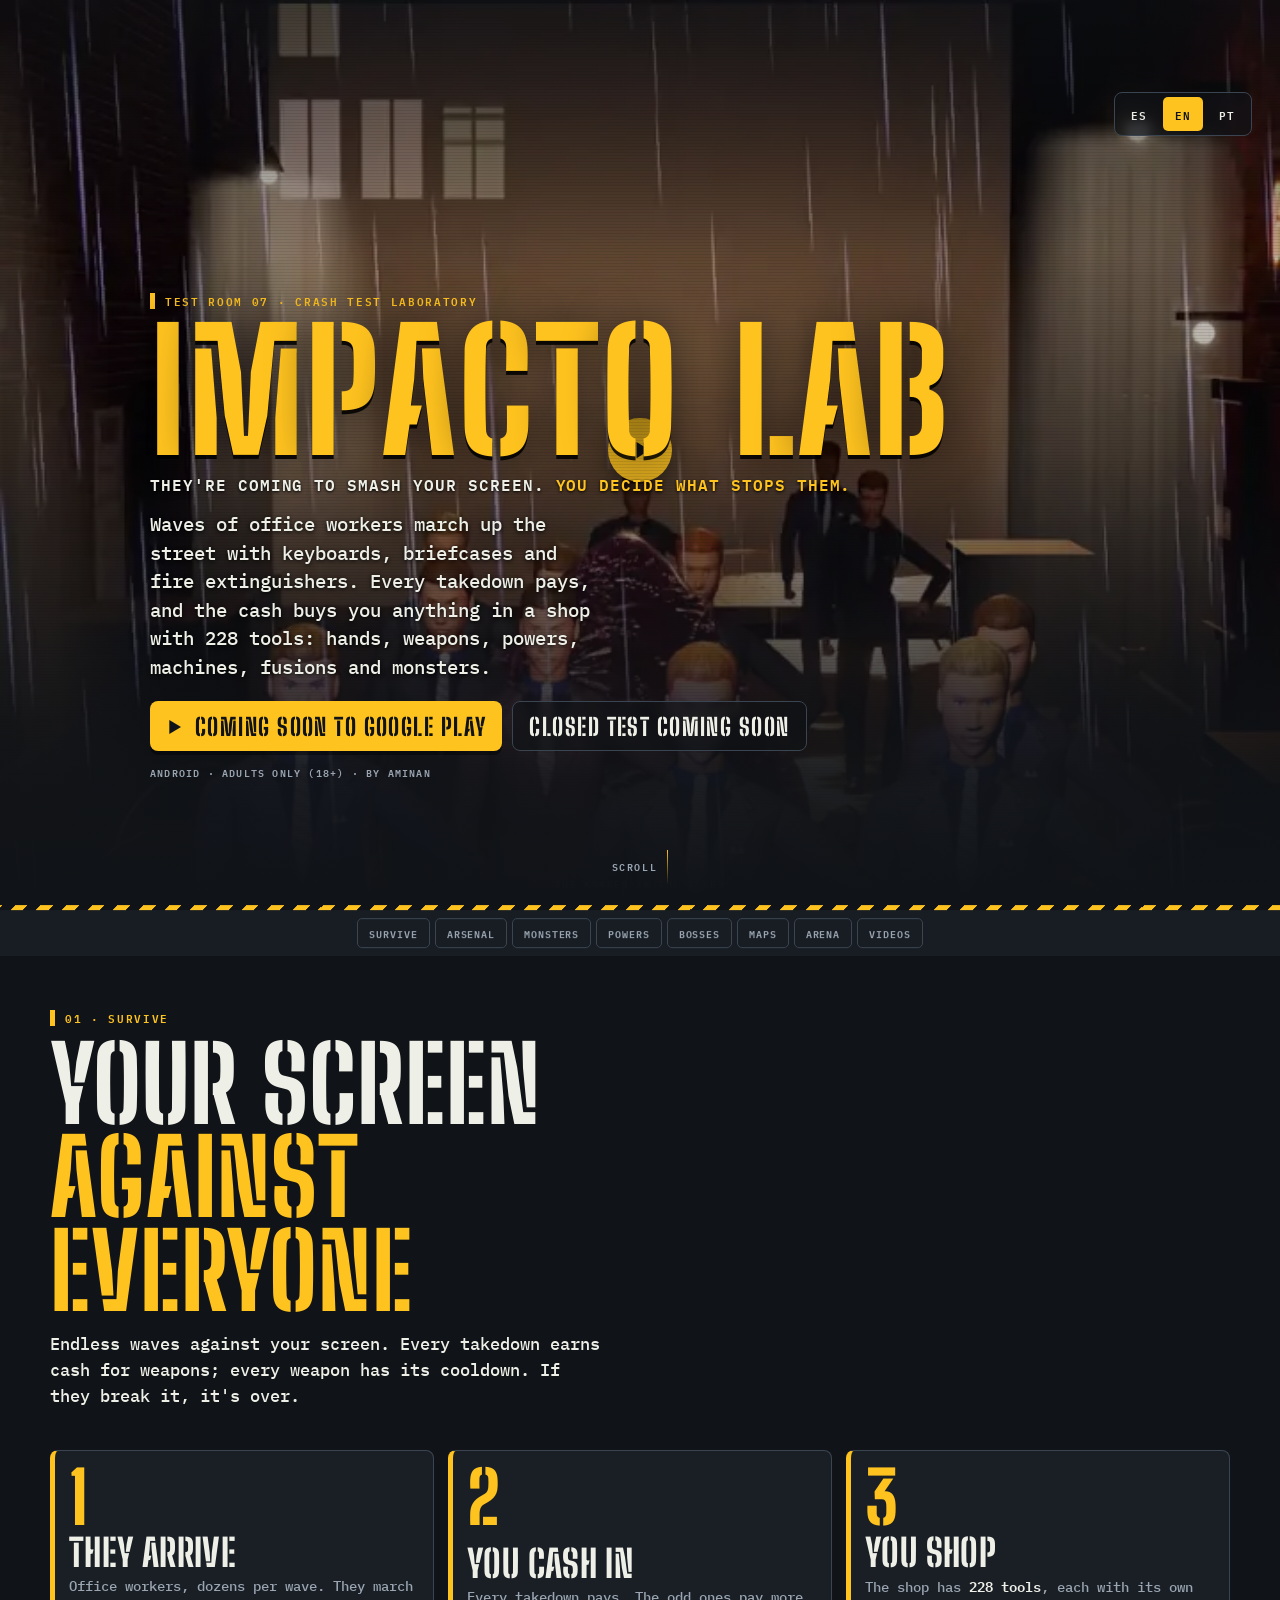
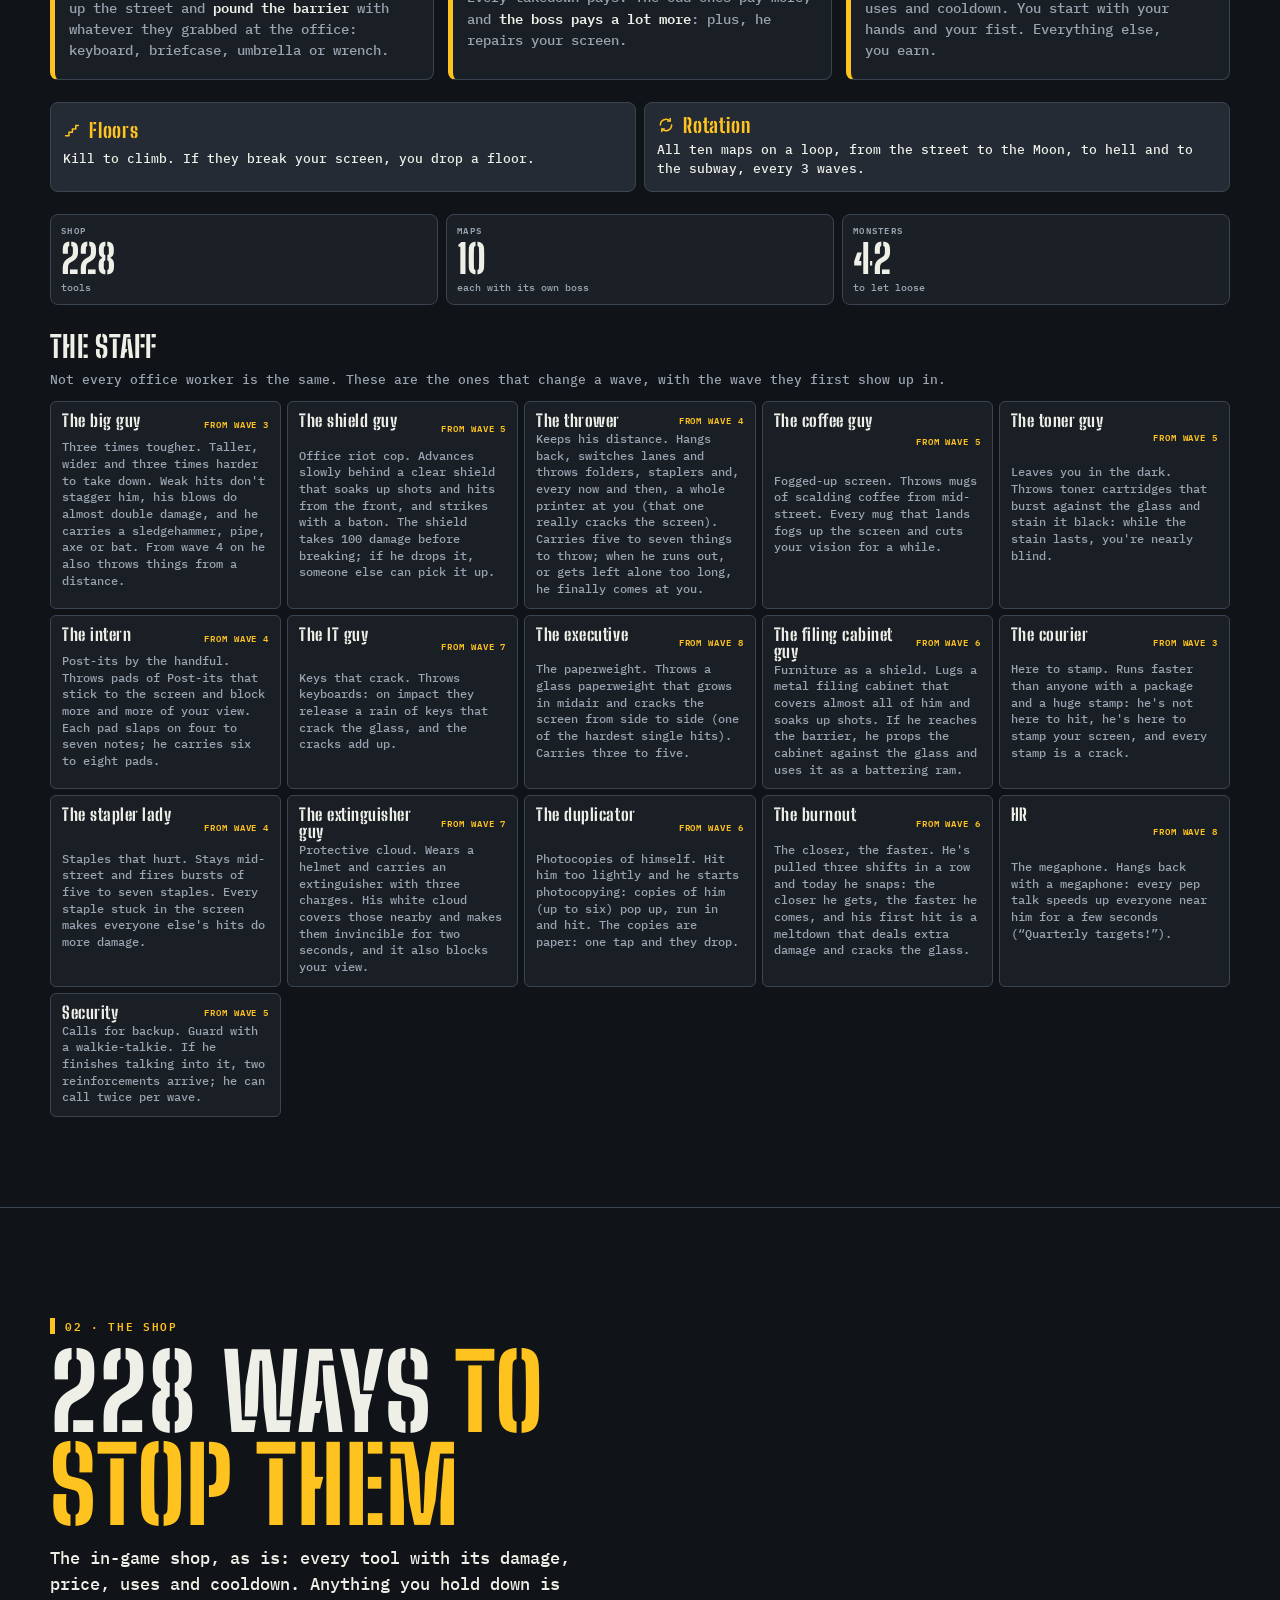
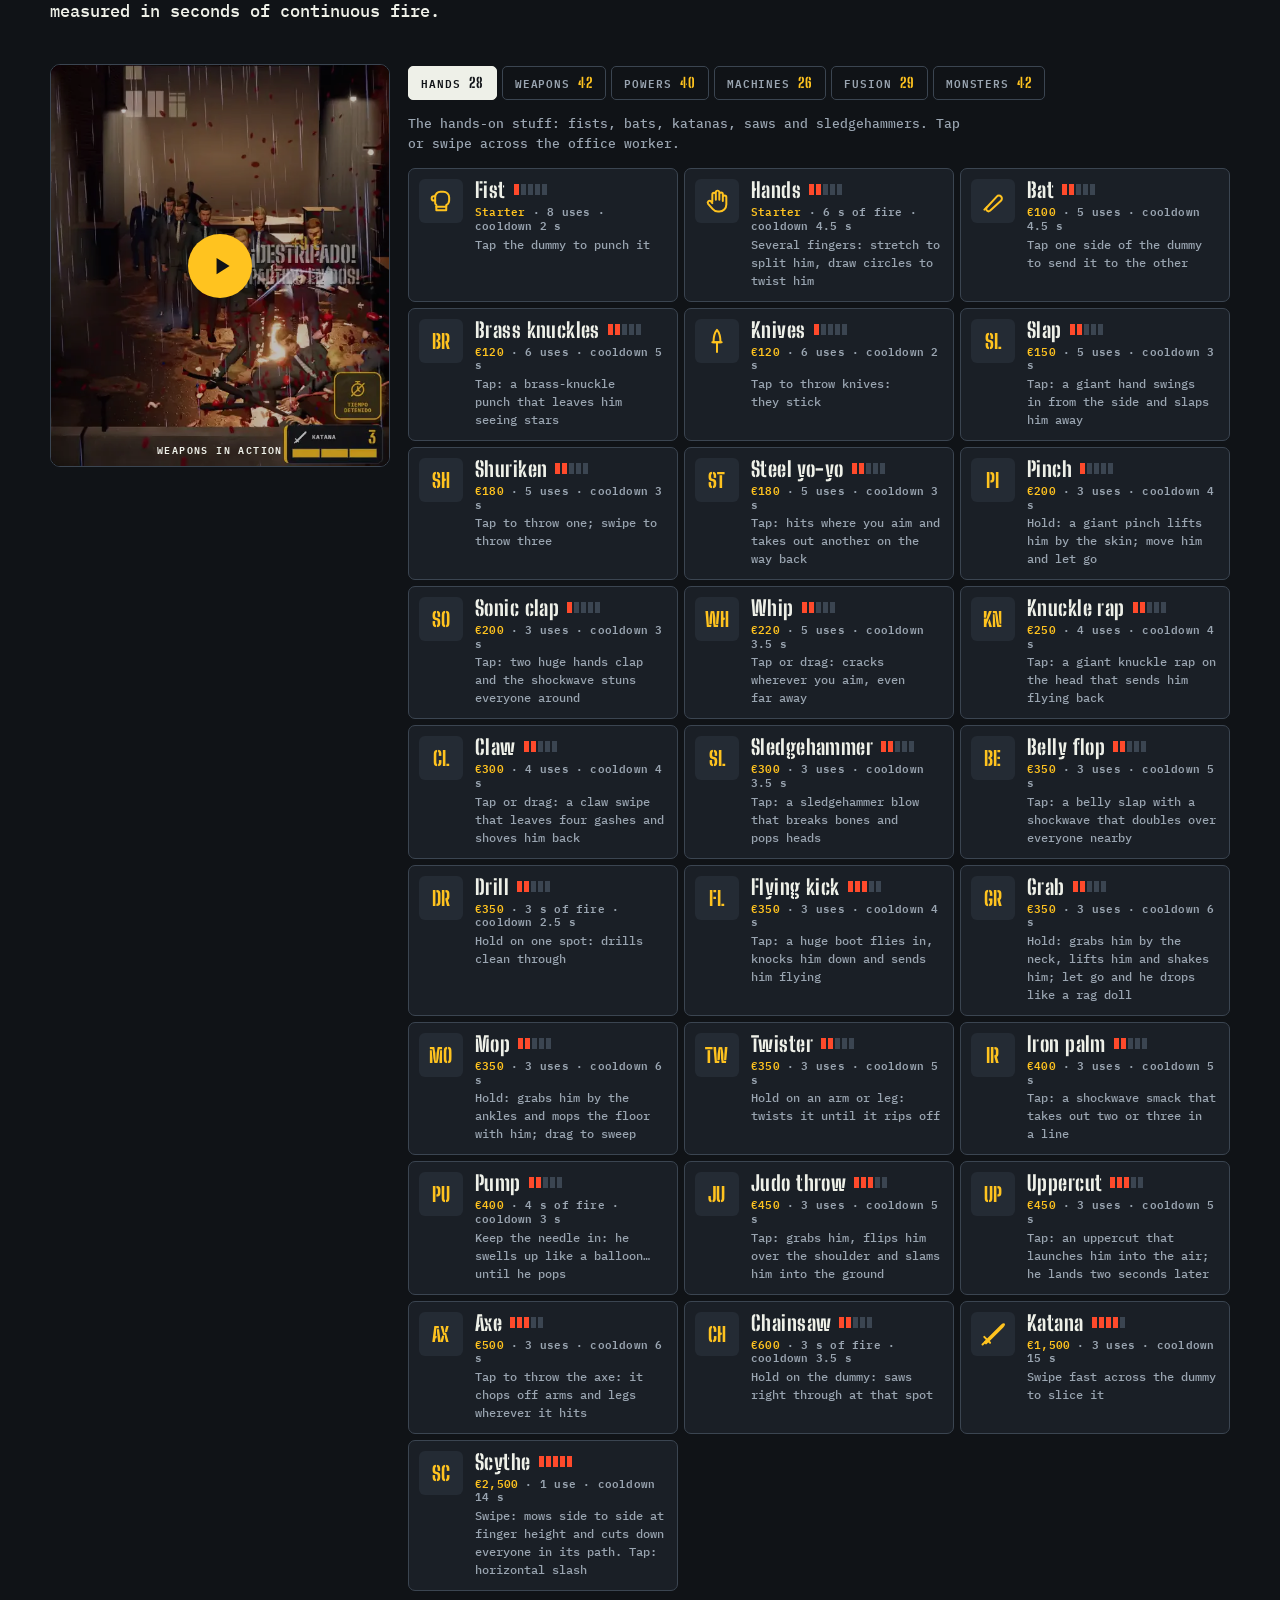
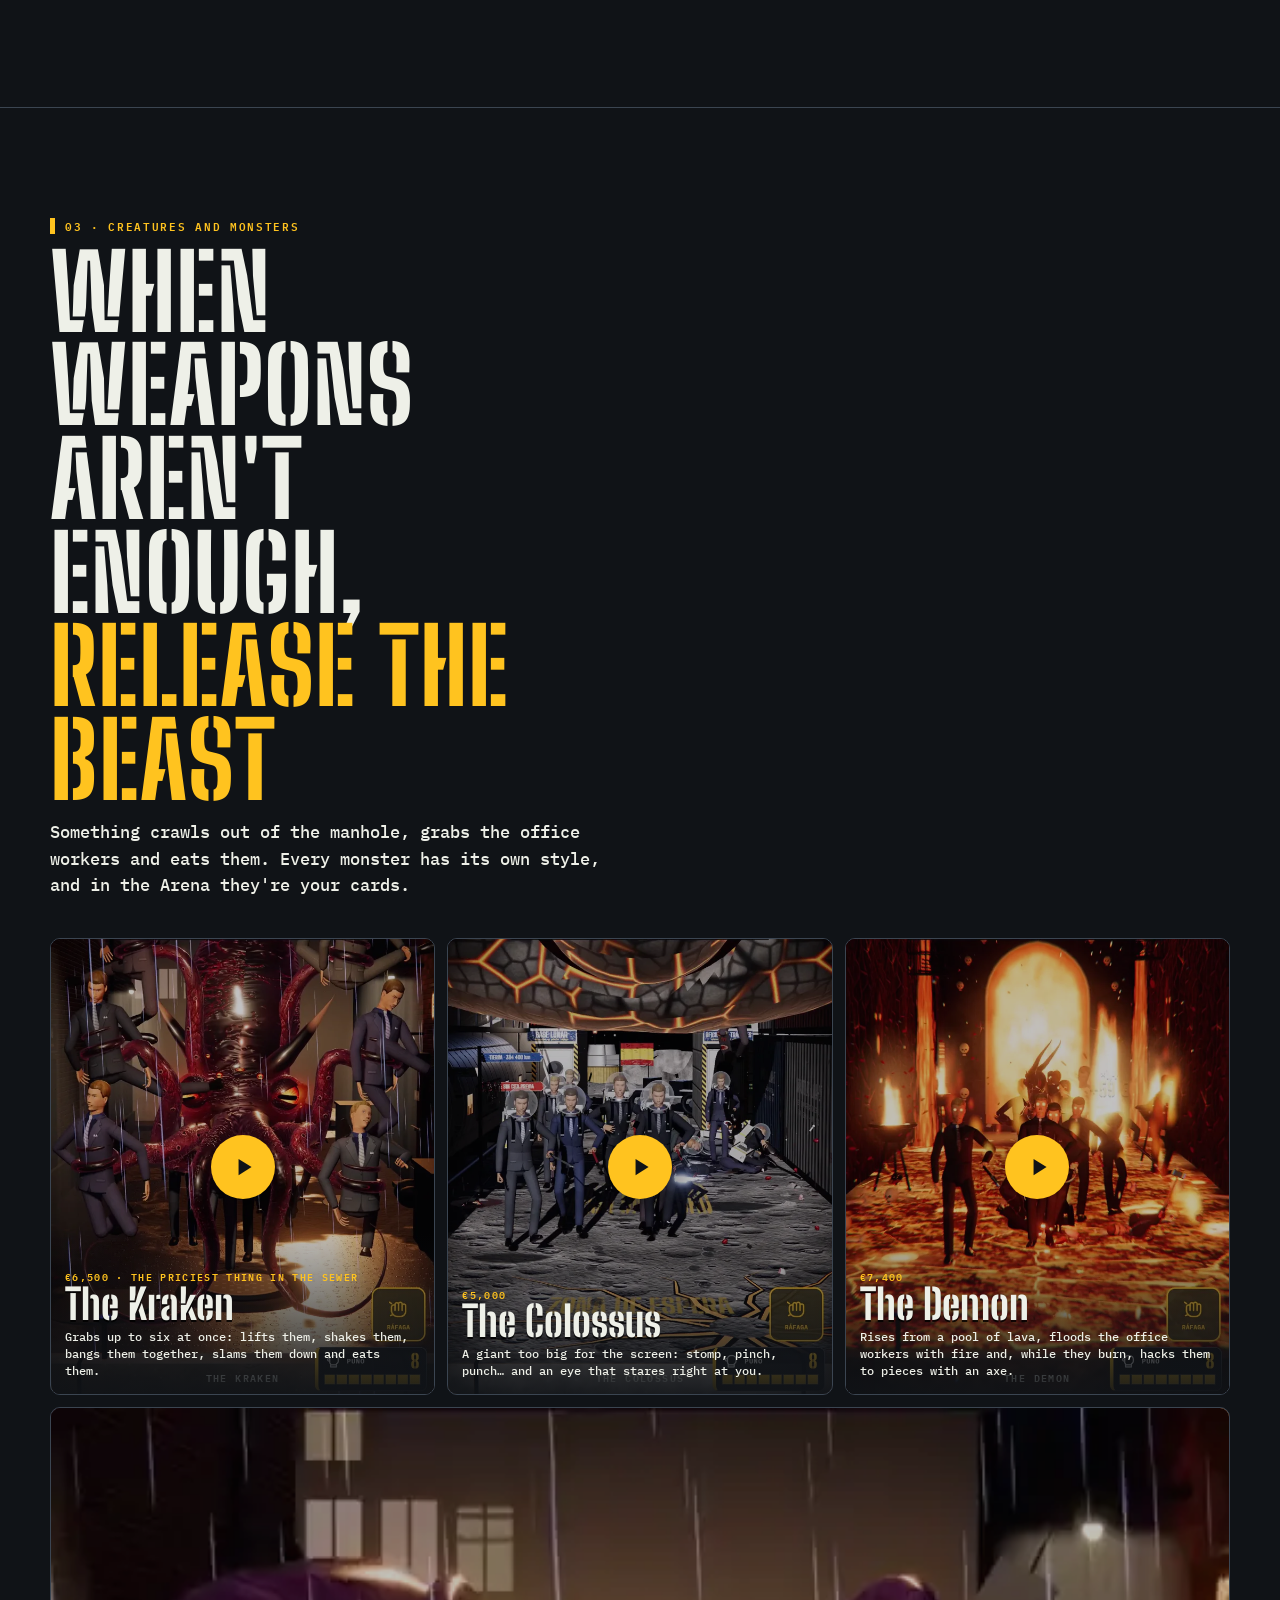
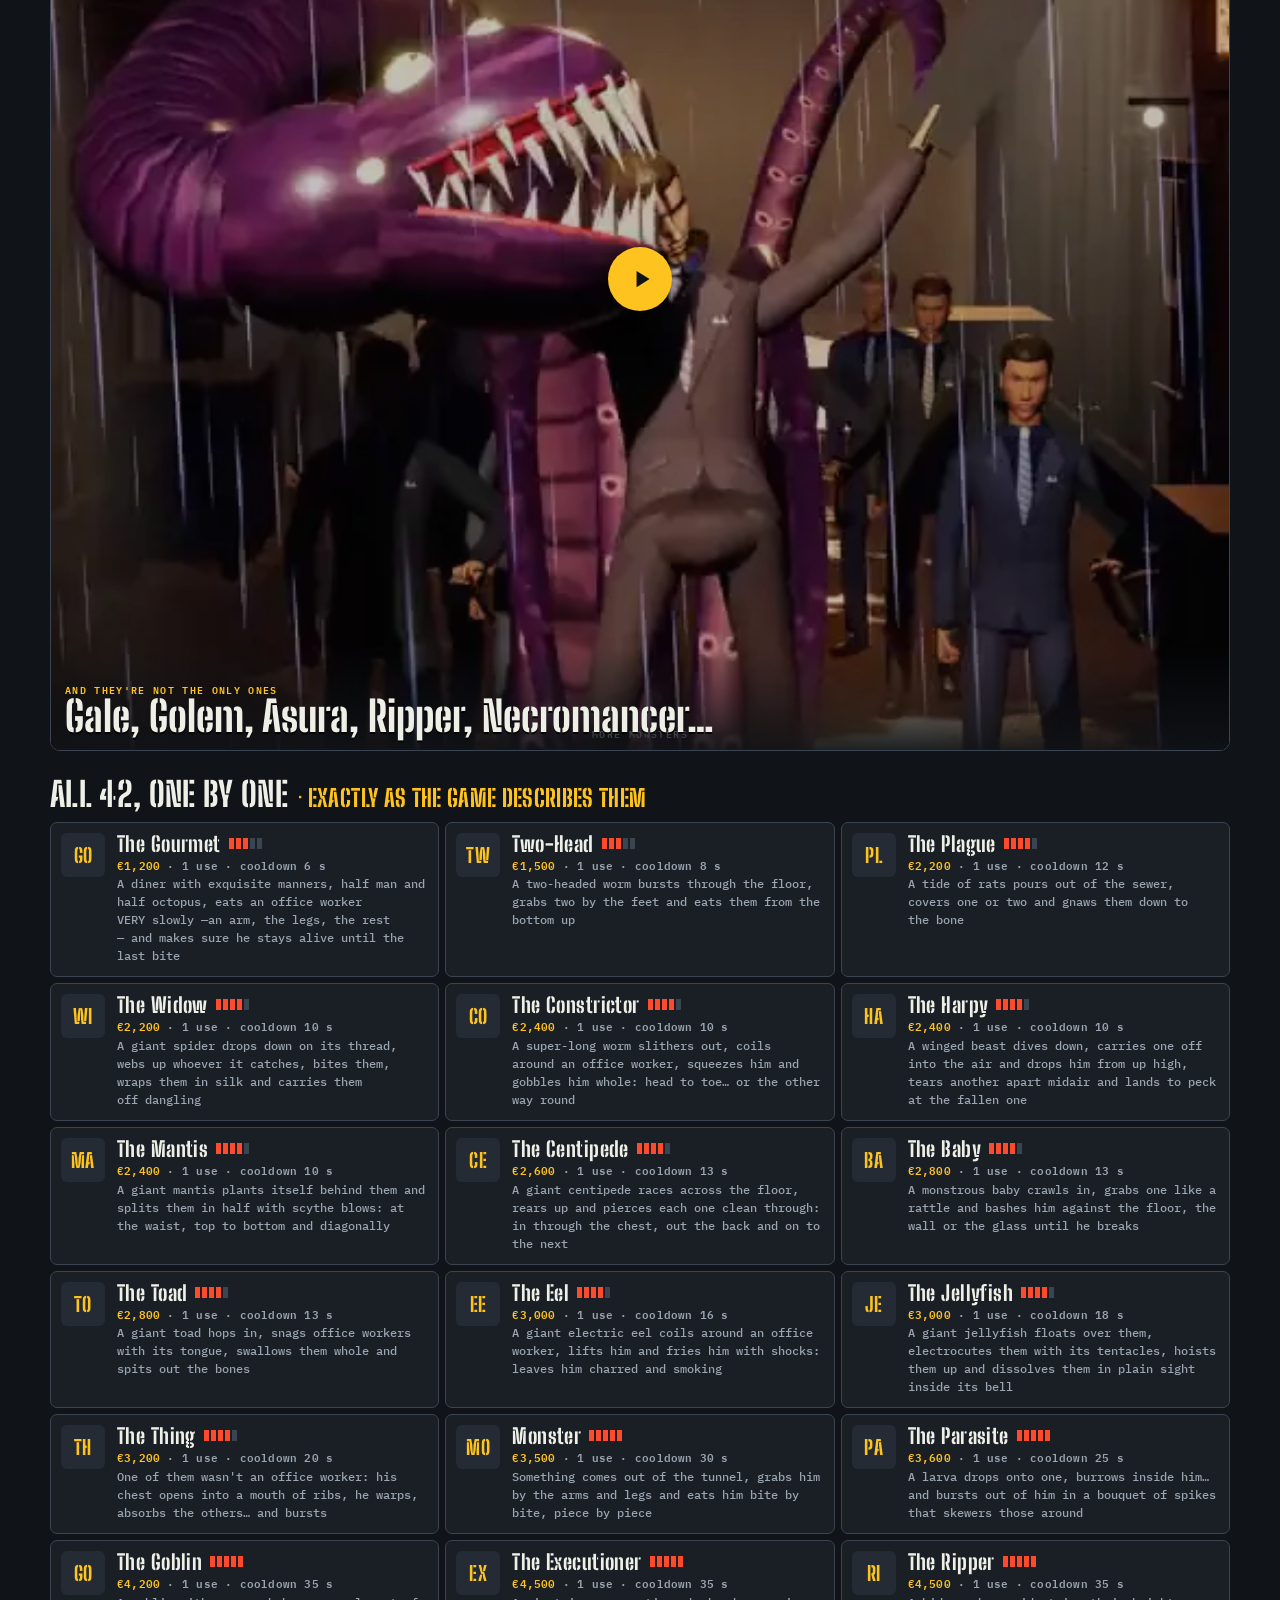
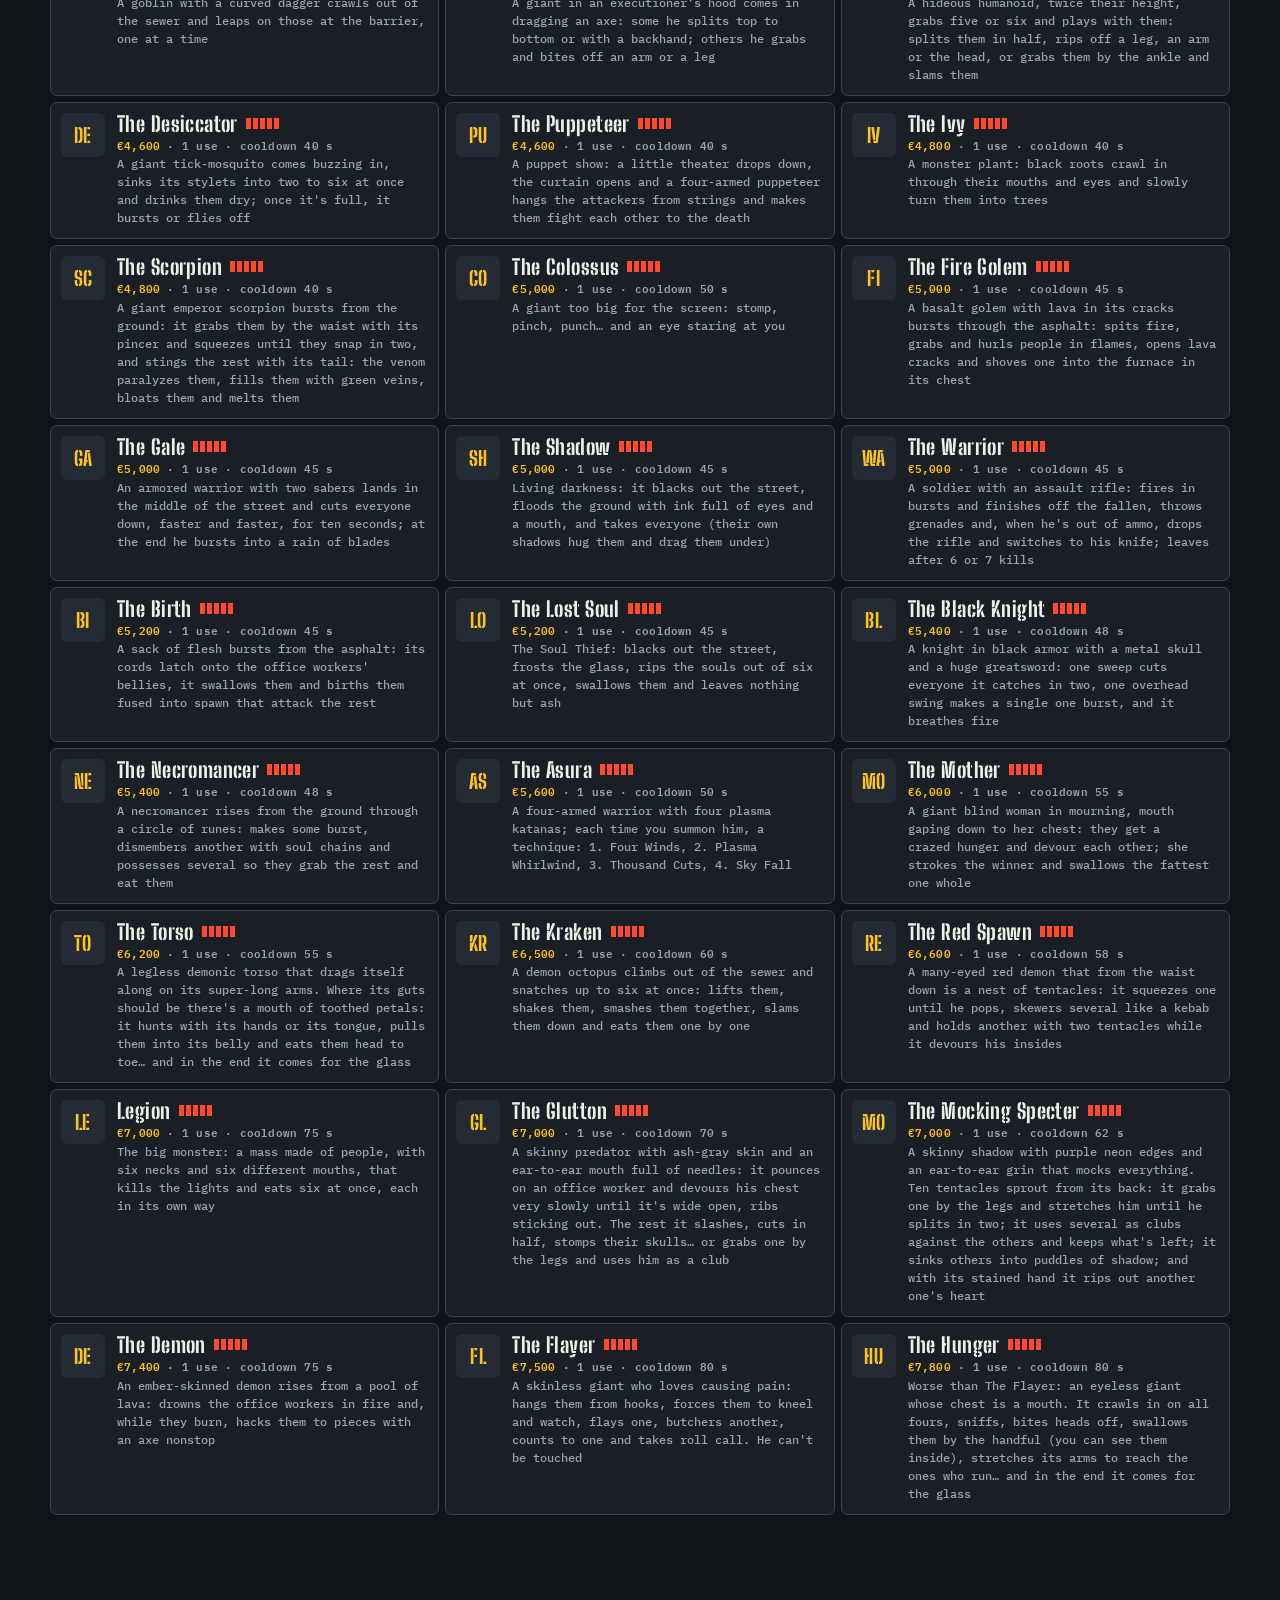
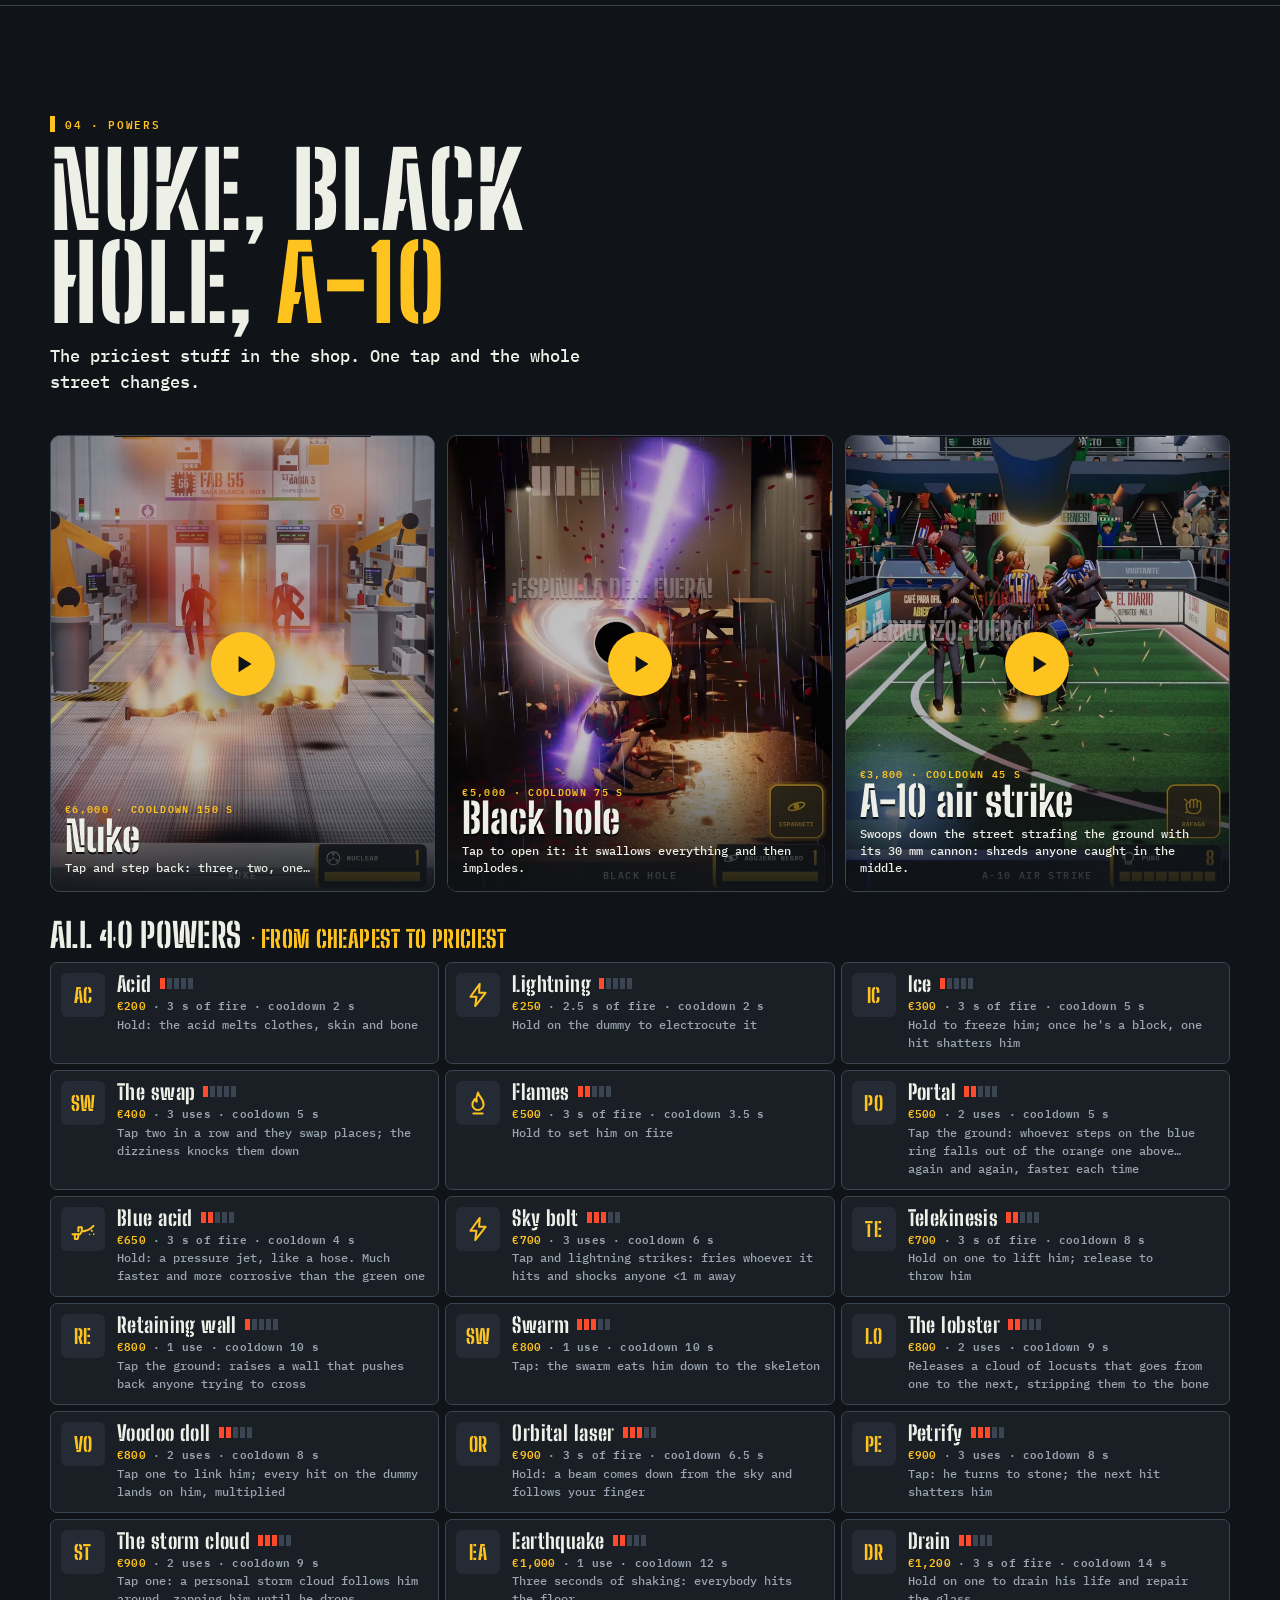
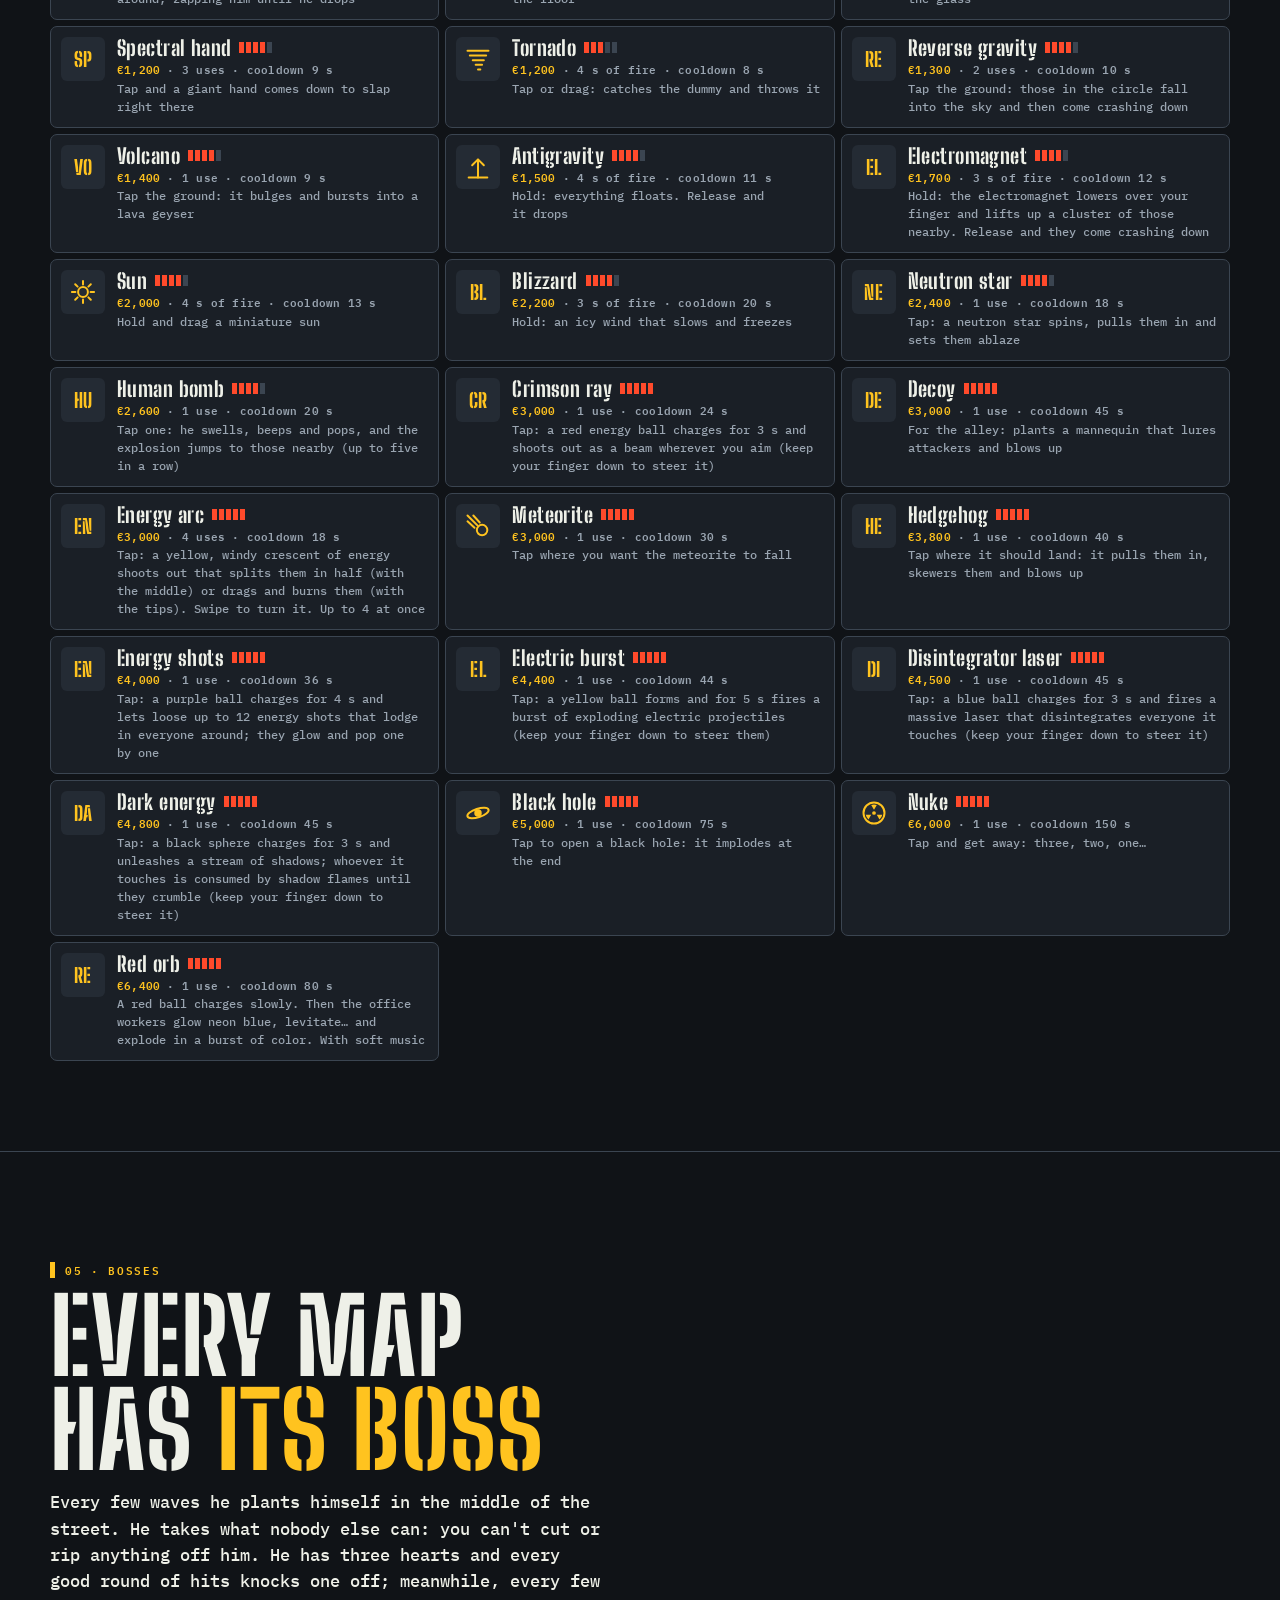
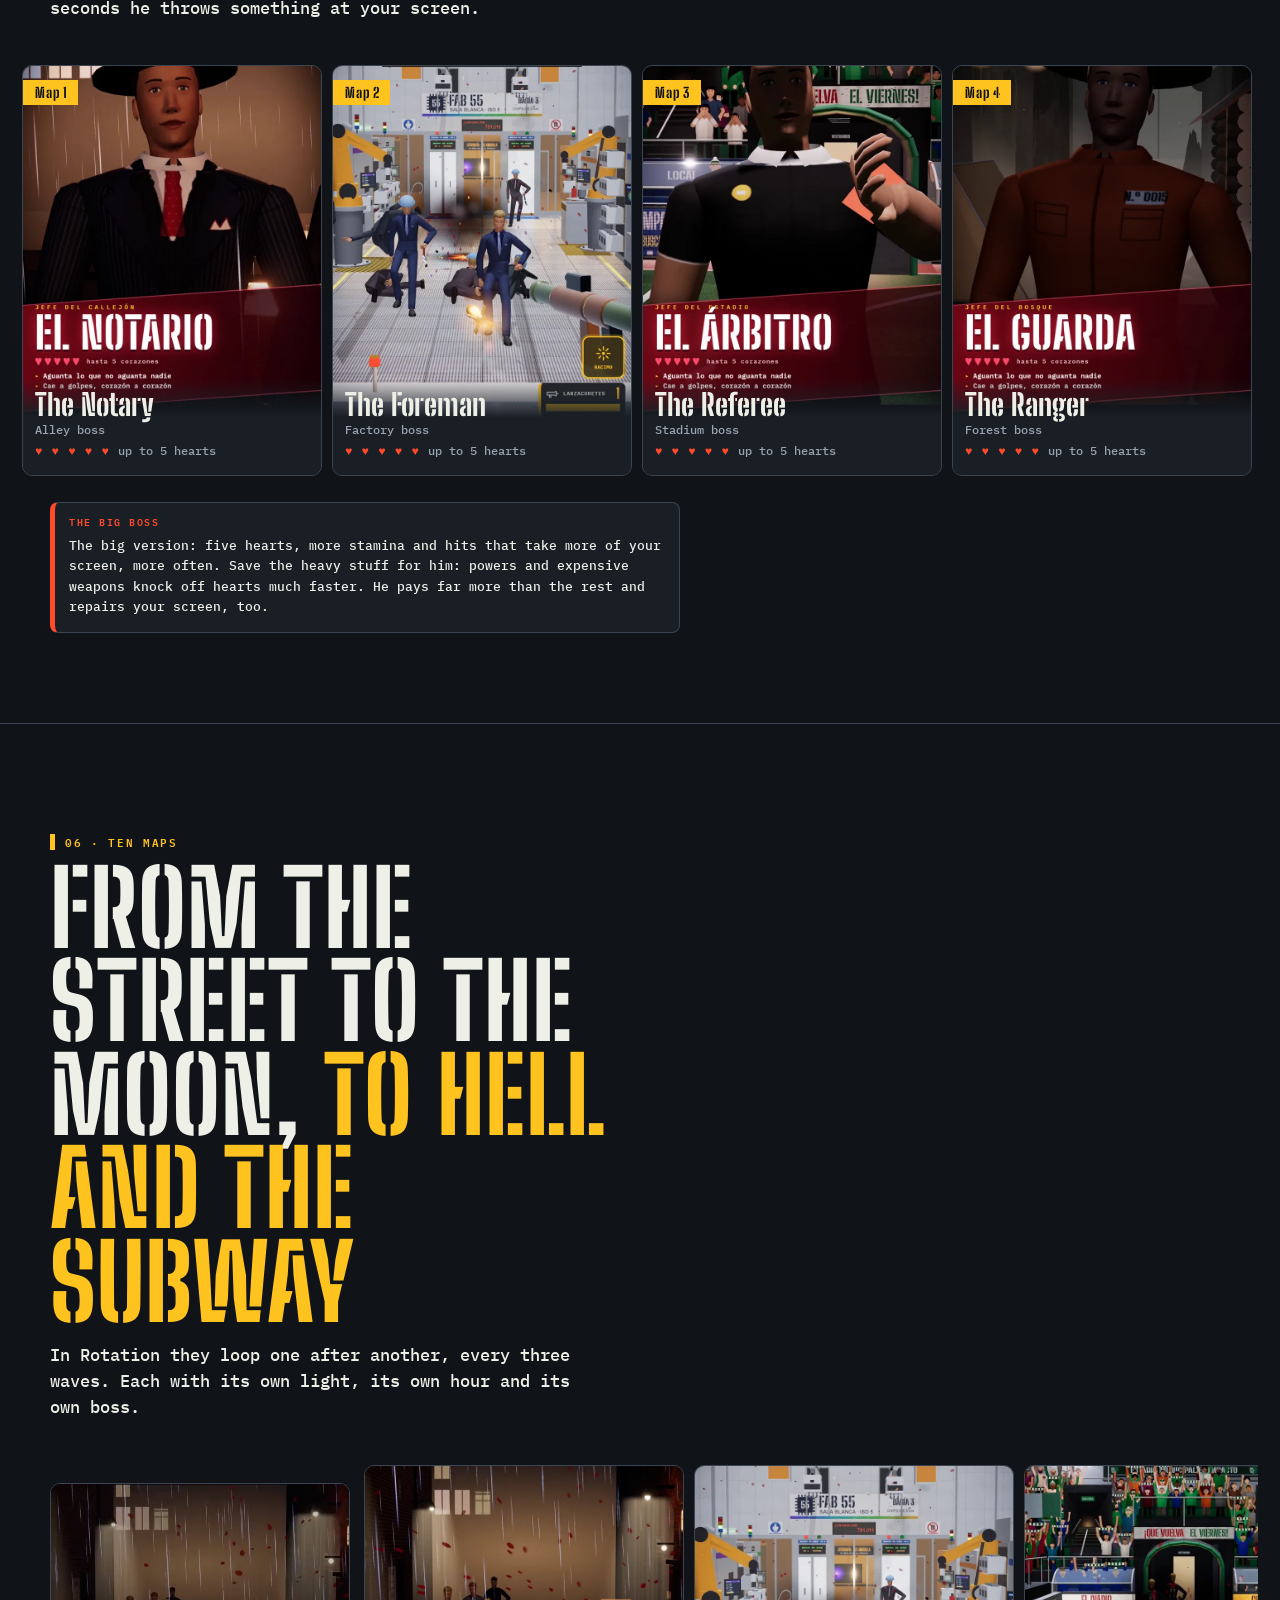
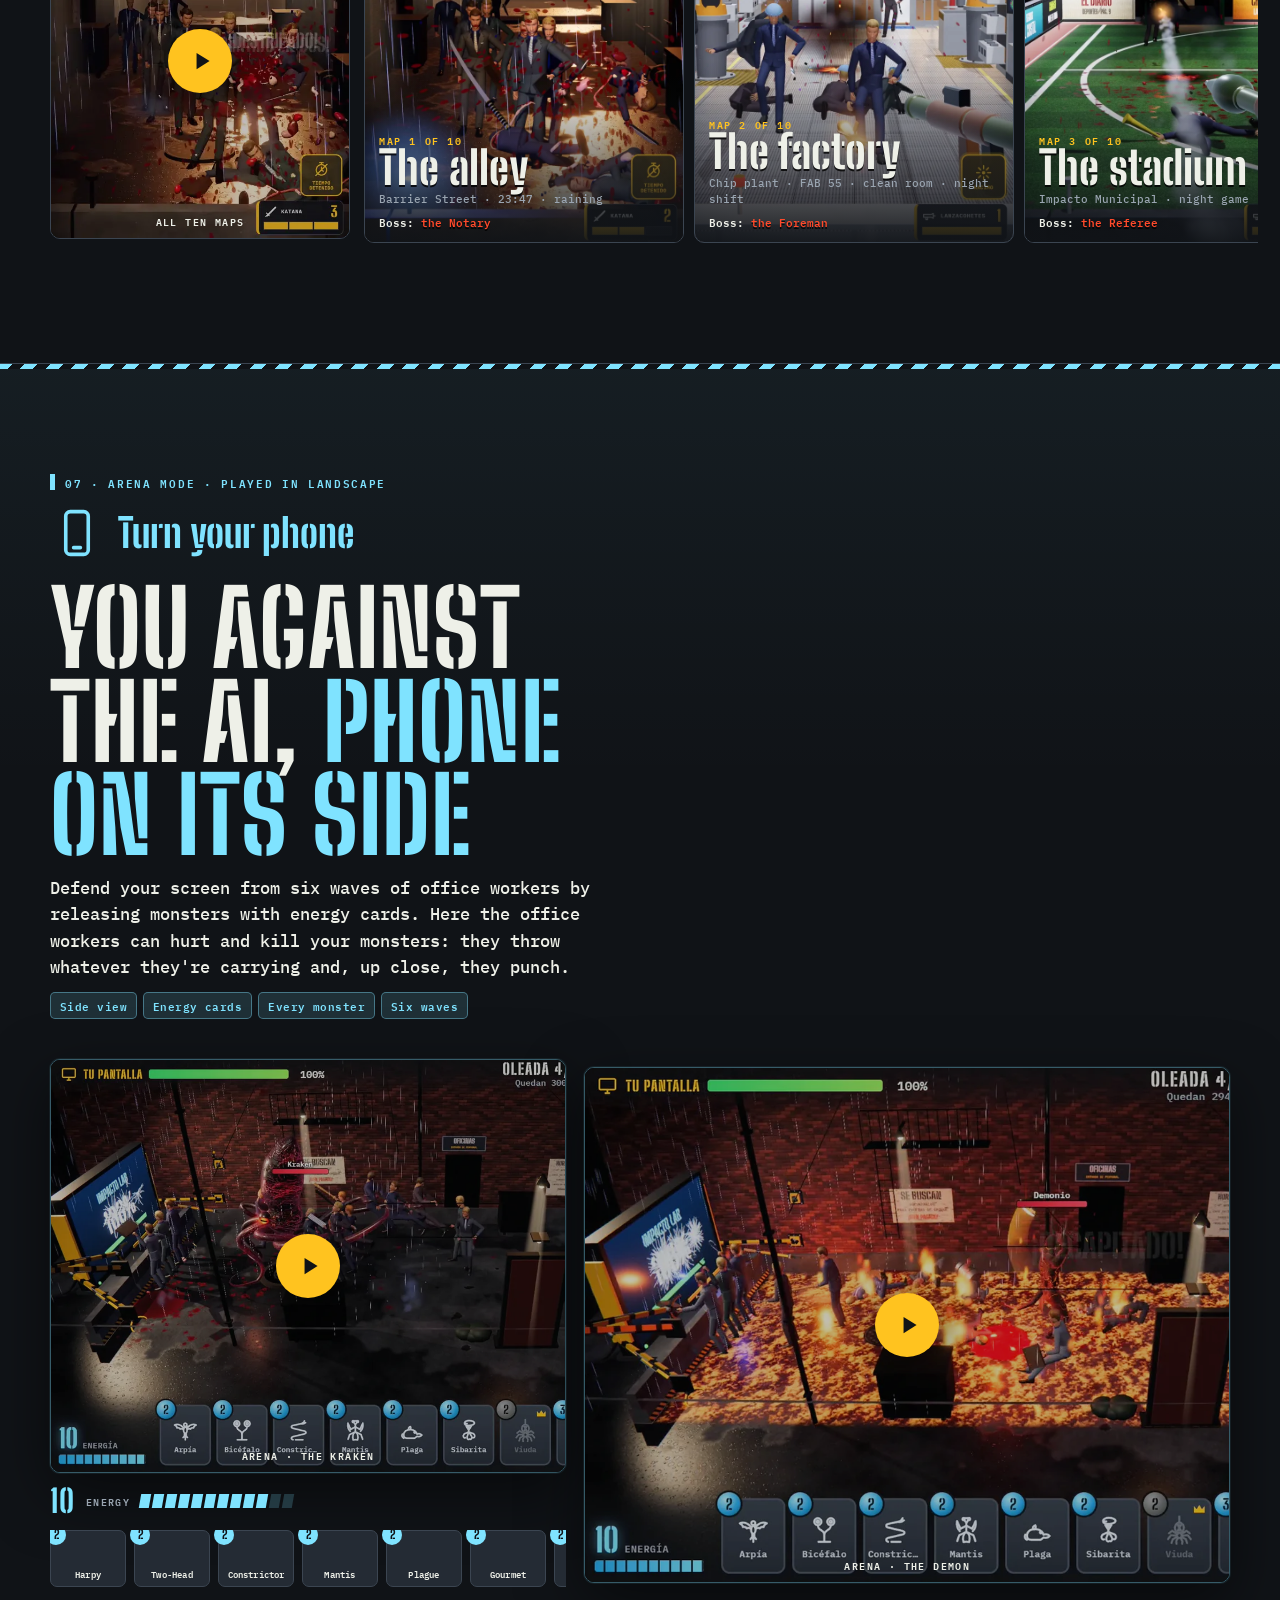
==== commit 319e92c6: "Bloquear la traducción automática de Chrome y pulir el inglés - translate="no", class notranslate y " ====
--- a/en/index.html
+++ b/en/index.html
@@ -1,7 +1,8 @@
 <!doctype html>
-<html lang="en">
+<html lang="en-US" translate="no" class="notranslate">
 <head>
 <meta charset="utf-8">
+<meta name="google" content="notranslate">
 <script>document.documentElement.className+=" js";</script>
 <meta name="viewport" content="width=device-width, initial-scale=1, viewport-fit=cover">
 <title>Impacto Lab · Coming soon to Google Play</title>
@@ -162,7 +163,7 @@
     <div class="plantilla rv">
       <h3>The staff</h3>
       <p class="note" style="margin-bottom:12px">Not every office worker is the same. These are the ones that change a wave, with the wave they first show up in.</p>
-      <div class="roster"><div class="emp"><b>The big guy</b><small>from wave 3</small><span>Three times tougher. Taller, wider and three times harder to take down. Weak hits don&#x27;t stagger him, his blows deal almost double, and he carries a sledgehammer, pipe, axe or bat. From wave 4 he also throws objects from a distance.</span></div><div class="emp"><b>The shield guy</b><small>from wave 5</small><span>Office riot cop. Advances slowly behind a clear shield that soaks up shots and hits from the front, and strikes with a baton. The shield takes 100 damage before breaking; if he drops it, someone else can pick it up.</span></div><div class="emp"><b>The thrower</b><small>from wave 4</small><span>Keeps his distance. Hangs back, switches lanes and throws folders, staplers and, every now and then, a whole printer at you (that one really cracks the screen). Carries five to seven things to throw; when he runs out, or gets left alone too long, he finally comes at you.</span></div><div class="emp"><b>The coffee guy</b><small>from wave 5</small><span>Fogged-up screen. Throws mugs of scalding coffee from mid-street. Every mug that lands fogs up the screen and cuts your vision for a while.</span></div><div class="emp"><b>The toner guy</b><small>from wave 5</small><span>Leaves you in the dark. Throws toner cartridges that burst against the glass and stain it black: while the stain lasts, you&#x27;re nearly blind.</span></div><div class="emp"><b>The intern</b><small>from wave 4</small><span>Post-its by the handful. Throws pads of Post-its that stick to the screen and cover what you see. Each pad sticks four to seven notes; he carries six to eight pads.</span></div><div class="emp"><b>The IT guy</b><small>from wave 7</small><span>Cracking keys. Throws keyboards: on impact they release a rain of keys that crack the glass, and the cracks add up.</span></div><div class="emp"><b>The executive</b><small>from wave 8</small><span>The paperweight. Throws a glass paperweight that grows in midair and cracks the screen from side to side (one of the hardest single hits). Carries three to five.</span></div><div class="emp"><b>The filing cabinet guy</b><small>from wave 6</small><span>Furniture as a shield. Lugs a metal filing cabinet that covers almost all of him and soaks up shots. If he reaches the barrier, he props the cabinet against the glass and uses it as a battering ram.</span></div><div class="emp"><b>The courier</b><small>from wave 3</small><span>Here to stamp. Runs faster than anyone with a package and a huge stamp: he&#x27;s not here to hit, he&#x27;s here to stamp your screen, and every stamp is a crack.</span></div><div class="emp"><b>The stapler lady</b><small>from wave 4</small><span>Staples that hurt. Stays mid-street and fires bursts of five to seven staples. Every staple stuck in the screen makes the others&#x27; hits deal more.</span></div><div class="emp"><b>The extinguisher guy</b><small>from wave 7</small><span>Protective cloud. Wears a helmet and carries an extinguisher with three charges. His white cloud covers those nearby and makes them invincible for two seconds, and it also blocks your view.</span></div><div class="emp"><b>The duplicator</b><small>from wave 6</small><span>Photocopies of himself. Hit him softly and he makes photocopies: copies of him (up to six) appear, run and hit. The copies are paper: one touch and they drop.</span></div><div class="emp"><b>The burnout</b><small>from wave 6</small><span>The closer, the faster. He&#x27;s pulled three shifts in a row and today he snaps: the closer he gets, the faster he comes, and his first hit is a tantrum that deals more and cracks.</span></div><div class="emp"><b>HR</b><small>from wave 8</small><span>The megaphone. Hangs back with a megaphone: every pep talk speeds up everyone near him for a few seconds (“Quarterly targets!”).</span></div><div class="emp"><b>Security</b><small>from wave 5</small><span>Calls for backup. Guard with a walkie-talkie. If he finishes talking into it, two reinforcements arrive; he can call twice per wave.</span></div></div>
+      <div class="roster"><div class="emp"><b>The big guy</b><small>from wave 3</small><span>Three times tougher. Taller, wider and three times harder to take down. Weak hits don&#x27;t stagger him, his blows do almost double damage, and he carries a sledgehammer, pipe, axe or bat. From wave 4 on he also throws things from a distance.</span></div><div class="emp"><b>The shield guy</b><small>from wave 5</small><span>Office riot cop. Advances slowly behind a clear shield that soaks up shots and hits from the front, and strikes with a baton. The shield takes 100 damage before breaking; if he drops it, someone else can pick it up.</span></div><div class="emp"><b>The thrower</b><small>from wave 4</small><span>Keeps his distance. Hangs back, switches lanes and throws folders, staplers and, every now and then, a whole printer at you (that one really cracks the screen). Carries five to seven things to throw; when he runs out, or gets left alone too long, he finally comes at you.</span></div><div class="emp"><b>The coffee guy</b><small>from wave 5</small><span>Fogged-up screen. Throws mugs of scalding coffee from mid-street. Every mug that lands fogs up the screen and cuts your vision for a while.</span></div><div class="emp"><b>The toner guy</b><small>from wave 5</small><span>Leaves you in the dark. Throws toner cartridges that burst against the glass and stain it black: while the stain lasts, you&#x27;re nearly blind.</span></div><div class="emp"><b>The intern</b><small>from wave 4</small><span>Post-its by the handful. Throws pads of Post-its that stick to the screen and block more and more of your view. Each pad slaps on four to seven notes; he carries six to eight pads.</span></div><div class="emp"><b>The IT guy</b><small>from wave 7</small><span>Keys that crack. Throws keyboards: on impact they release a rain of keys that crack the glass, and the cracks add up.</span></div><div class="emp"><b>The executive</b><small>from wave 8</small><span>The paperweight. Throws a glass paperweight that grows in midair and cracks the screen from side to side (one of the hardest single hits). Carries three to five.</span></div><div class="emp"><b>The filing cabinet guy</b><small>from wave 6</small><span>Furniture as a shield. Lugs a metal filing cabinet that covers almost all of him and soaks up shots. If he reaches the barrier, he props the cabinet against the glass and uses it as a battering ram.</span></div><div class="emp"><b>The courier</b><small>from wave 3</small><span>Here to stamp. Runs faster than anyone with a package and a huge stamp: he&#x27;s not here to hit, he&#x27;s here to stamp your screen, and every stamp is a crack.</span></div><div class="emp"><b>The stapler lady</b><small>from wave 4</small><span>Staples that hurt. Stays mid-street and fires bursts of five to seven staples. Every staple stuck in the screen makes everyone else&#x27;s hits do more damage.</span></div><div class="emp"><b>The extinguisher guy</b><small>from wave 7</small><span>Protective cloud. Wears a helmet and carries an extinguisher with three charges. His white cloud covers those nearby and makes them invincible for two seconds, and it also blocks your view.</span></div><div class="emp"><b>The duplicator</b><small>from wave 6</small><span>Photocopies of himself. Hit him too lightly and he starts photocopying: copies of him (up to six) pop up, run in and hit. The copies are paper: one tap and they drop.</span></div><div class="emp"><b>The burnout</b><small>from wave 6</small><span>The closer, the faster. He&#x27;s pulled three shifts in a row and today he snaps: the closer he gets, the faster he comes, and his first hit is a meltdown that deals extra damage and cracks the glass.</span></div><div class="emp"><b>HR</b><small>from wave 8</small><span>The megaphone. Hangs back with a megaphone: every pep talk speeds up everyone near him for a few seconds (“Quarterly targets!”).</span></div><div class="emp"><b>Security</b><small>from wave 5</small><span>Calls for backup. Guard with a walkie-talkie. If he finishes talking into it, two reinforcements arrive; he can call twice per wave.</span></div></div>
     </div>
   </div>
 </section>
@@ -181,7 +182,7 @@
       </div>
       <div>
         <div class="tabs rv" role="tablist" aria-label="Tool types"><button class="tab" role="tab" id="tab-manos" aria-selected="true" aria-controls="panel-manos" type="button">Hands<em>28</em></button><button class="tab" role="tab" id="tab-armas" aria-selected="false" aria-controls="panel-armas" type="button">Weapons<em>42</em></button><button class="tab" role="tab" id="tab-poderes" aria-selected="false" aria-controls="panel-poderes" type="button">Powers<em>40</em></button><button class="tab" role="tab" id="tab-maquinas" aria-selected="false" aria-controls="panel-maquinas" type="button">Machines<em>26</em></button><button class="tab" role="tab" id="tab-fusion" aria-selected="false" aria-controls="panel-fusion" type="button">Fusion<em>29</em></button><button class="tab" role="tab" id="tab-monstruos" aria-selected="false" aria-controls="panel-monstruos" type="button">Monsters<em>42</em></button></div>
-        <div class="panel on" id="panel-manos" role="tabpanel" aria-labelledby="tab-manos"><p>The hands-on stuff: fists, bats, katanas, saws and sledgehammers. Tap or swipe across the office worker.</p><ul class="tools"><li class="tool"><span class="ic" aria-hidden="true"><svg viewBox="0 0 24 24"><path d="M7 14V8.5A4.5 4.5 0 0 1 11.5 4H14a5 5 0 0 1 5 5v2.4a4.6 4.6 0 0 1-2.5 4.1V17H8v-1.5A3 3 0 0 1 7 14z"/><path d="M8 17v3h8.5v-3"/><path d="M7 11.6H5.800a1.800 1.800 0 0 1 0-3.600H7"/></svg></span><h4>Fist<span class="dmg" title="Damage 1 of 5" aria-label="Damage 1 of 5"><i class="on"></i><i class=""></i><i class=""></i><i class=""></i><i class=""></i></span></h4><span class="meta"><b>Starter</b> · 8 uses · cooldown 2 s</span><p>Tap the dummy to punch it</p></li><li class="tool"><span class="ic" aria-hidden="true"><svg viewBox="0 0 24 24"><path d="M8 12.5V6.4a1.5 1.5 0 0 1 3 0V11m0-5.6V4.6a1.5 1.5 0 0 1 3 0V11m0-4.8a1.5 1.5 0 0 1 3 0V12m0-3.3a1.5 1.5 0 0 1 3 0V15a6 6 0 0 1-6 6h-1.2a6 6 0 0 1-4.6-2.2l-3.8-4.4a1.6 1.6 0 0 1 2.4-2.1L8 13.8"/></svg></span><h4>Hands<span class="dmg" title="Damage 2 of 5" aria-label="Damage 2 of 5"><i class="on"></i><i class="on"></i><i class=""></i><i class=""></i><i class=""></i></span></h4><span class="meta"><b>Starter</b> · 6 s of fire · cooldown 4.5 s</span><p>Several fingers: stretch to split him, draw circles to twist him</p></li><li class="tool"><span class="ic" aria-hidden="true"><svg viewBox="0 0 24 24"><path d="M4.600 19.400l1.900-1.900"/><path d="M6.600 17.600l8.600-9.400a2.600 2.600 0 0 1 3.700-.1 2.600 2.600 0 0 1-.1 3.700l-9.400 8.600a2 2 0 0 1-2.800-2.800z"/></svg></span><h4>Bat<span class="dmg" title="Damage 2 of 5" aria-label="Damage 2 of 5"><i class="on"></i><i class="on"></i><i class=""></i><i class=""></i><i class=""></i></span></h4><span class="meta"><b>€100</b> · 5 uses · cooldown 4.5 s</span><p>Tap one side of the dummy to send it to the other</p></li><li class="tool"><span class="ic txt" aria-hidden="true">BR</span><h4>Brass knuckles<span class="dmg" title="Damage 2 of 5" aria-label="Damage 2 of 5"><i class="on"></i><i class="on"></i><i class=""></i><i class=""></i><i class=""></i></span></h4><span class="meta"><b>€120</b> · 6 uses · cooldown 5 s</span><p>Tap: a metal-backed punch that leaves him seeing stars</p></li><li class="tool"><span class="ic" aria-hidden="true"><svg viewBox="0 0 24 24"><path d="M12 2.500c2.200 2.600 3 6.200 3 10.500H9c0-4.300.8-7.900 3-10.500z"/><path d="M8 13h8M12 13v8.500"/></svg></span><h4>Knives<span class="dmg" title="Damage 1 of 5" aria-label="Damage 1 of 5"><i class="on"></i><i class=""></i><i class=""></i><i class=""></i><i class=""></i></span></h4><span class="meta"><b>€120</b> · 6 uses · cooldown 2 s</span><p>Tap to throw knives: they stick</p></li><li class="tool"><span class="ic txt" aria-hidden="true">SL</span><h4>Slap<span class="dmg" title="Damage 2 of 5" aria-label="Damage 2 of 5"><i class="on"></i><i class="on"></i><i class=""></i><i class=""></i><i class=""></i></span></h4><span class="meta"><b>€150</b> · 5 uses · cooldown 3 s</span><p>Tap: a giant hand swings in from the side and slaps him away</p></li><li class="tool"><span class="ic txt" aria-hidden="true">SH</span><h4>Shuriken<span class="dmg" title="Damage 2 of 5" aria-label="Damage 2 of 5"><i class="on"></i><i class="on"></i><i class=""></i><i class=""></i><i class=""></i></span></h4><span class="meta"><b>€180</b> · 5 uses · cooldown 3 s</span><p>Tap to throw one; swipe to throw three</p></li><li class="tool"><span class="ic txt" aria-hidden="true">ST</span><h4>Steel yo-yo<span class="dmg" title="Damage 2 of 5" aria-label="Damage 2 of 5"><i class="on"></i><i class="on"></i><i class=""></i><i class=""></i><i class=""></i></span></h4><span class="meta"><b>€180</b> · 5 uses · cooldown 3 s</span><p>Tap: hits where you aim and takes out another on the way back</p></li><li class="tool"><span class="ic txt" aria-hidden="true">PI</span><h4>Pinch<span class="dmg" title="Damage 1 of 5" aria-label="Damage 1 of 5"><i class="on"></i><i class=""></i><i class=""></i><i class=""></i><i class=""></i></span></h4><span class="meta"><b>€200</b> · 3 uses · cooldown 4 s</span><p>Hold: a giant pinch lifts him by the skin; move him and let go</p></li><li class="tool"><span class="ic txt" aria-hidden="true">SO</span><h4>Sonic clap<span class="dmg" title="Damage 1 of 5" aria-label="Damage 1 of 5"><i class="on"></i><i class=""></i><i class=""></i><i class=""></i><i class=""></i></span></h4><span class="meta"><b>€200</b> · 3 uses · cooldown 3 s</span><p>Tap: two huge hands clap and the shockwave stuns everyone around</p></li><li class="tool"><span class="ic txt" aria-hidden="true">WH</span><h4>Whip<span class="dmg" title="Damage 2 of 5" aria-label="Damage 2 of 5"><i class="on"></i><i class="on"></i><i class=""></i><i class=""></i><i class=""></i></span></h4><span class="meta"><b>€220</b> · 5 uses · cooldown 3.5 s</span><p>Tap or drag: cracks wherever you aim, even far away</p></li><li class="tool"><span class="ic txt" aria-hidden="true">KN</span><h4>Knuckle rap<span class="dmg" title="Damage 2 of 5" aria-label="Damage 2 of 5"><i class="on"></i><i class="on"></i><i class=""></i><i class=""></i><i class=""></i></span></h4><span class="meta"><b>€250</b> · 4 uses · cooldown 4 s</span><p>Tap: a giant knuckle rap on the head that sends him flying back</p></li><li class="tool"><span class="ic txt" aria-hidden="true">CL</span><h4>Claw<span class="dmg" title="Damage 2 of 5" aria-label="Damage 2 of 5"><i class="on"></i><i class="on"></i><i class=""></i><i class=""></i><i class=""></i></span></h4><span class="meta"><b>€300</b> · 4 uses · cooldown 4 s</span><p>Tap or drag: a swipe that leaves four gashes and shoves him</p></li><li class="tool"><span class="ic txt" aria-hidden="true">SL</span><h4>Sledgehammer<span class="dmg" title="Damage 2 of 5" aria-label="Damage 2 of 5"><i class="on"></i><i class="on"></i><i class=""></i><i class=""></i><i class=""></i></span></h4><span class="meta"><b>€300</b> · 3 uses · cooldown 3.5 s</span><p>Tap: a sledgehammer blow that breaks bones and pops heads</p></li><li class="tool"><span class="ic txt" aria-hidden="true">BE</span><h4>Belly flop<span class="dmg" title="Damage 2 of 5" aria-label="Damage 2 of 5"><i class="on"></i><i class="on"></i><i class=""></i><i class=""></i><i class=""></i></span></h4><span class="meta"><b>€350</b> · 3 uses · cooldown 5 s</span><p>Tap: a slap on the belly whose shockwave doubles over the ones nearby</p></li><li class="tool"><span class="ic txt" aria-hidden="true">DR</span><h4>Drill<span class="dmg" title="Damage 2 of 5" aria-label="Damage 2 of 5"><i class="on"></i><i class="on"></i><i class=""></i><i class=""></i><i class=""></i></span></h4><span class="meta"><b>€350</b> · 3 s of fire · cooldown 2.5 s</span><p>Hold on one spot: drills until it goes through</p></li><li class="tool"><span class="ic txt" aria-hidden="true">FL</span><h4>Flying kick<span class="dmg" title="Damage 3 of 5" aria-label="Damage 3 of 5"><i class="on"></i><i class="on"></i><i class="on"></i><i class=""></i><i class=""></i></span></h4><span class="meta"><b>€350</b> · 3 uses · cooldown 4 s</span><p>Tap: a huge boot flies in, knocks him down and sends him far</p></li><li class="tool"><span class="ic txt" aria-hidden="true">GR</span><h4>Grab<span class="dmg" title="Damage 2 of 5" aria-label="Damage 2 of 5"><i class="on"></i><i class="on"></i><i class=""></i><i class=""></i><i class=""></i></span></h4><span class="meta"><b>€350</b> · 3 uses · cooldown 6 s</span><p>Hold: grabs him by the neck, lifts him and shakes him; let go and he drops like a rag doll</p></li><li class="tool"><span class="ic txt" aria-hidden="true">MO</span><h4>Mop<span class="dmg" title="Damage 2 of 5" aria-label="Damage 2 of 5"><i class="on"></i><i class="on"></i><i class=""></i><i class=""></i><i class=""></i></span></h4><span class="meta"><b>€350</b> · 3 uses · cooldown 6 s</span><p>Hold: grabs him by the ankles and mops the floor with him; drag to sweep</p></li><li class="tool"><span class="ic txt" aria-hidden="true">TW</span><h4>Twister<span class="dmg" title="Damage 2 of 5" aria-label="Damage 2 of 5"><i class="on"></i><i class="on"></i><i class=""></i><i class=""></i><i class=""></i></span></h4><span class="meta"><b>€350</b> · 3 uses · cooldown 5 s</span><p>Hold on an arm or leg: twists it until it rips off</p></li><li class="tool"><span class="ic txt" aria-hidden="true">IR</span><h4>Iron palm<span class="dmg" title="Damage 2 of 5" aria-label="Damage 2 of 5"><i class="on"></i><i class="on"></i><i class=""></i><i class=""></i><i class=""></i></span></h4><span class="meta"><b>€400</b> · 3 uses · cooldown 5 s</span><p>Tap: a shockwave smack that takes out two or three in a line</p></li><li class="tool"><span class="ic txt" aria-hidden="true">PU</span><h4>Pump<span class="dmg" title="Damage 2 of 5" aria-label="Damage 2 of 5"><i class="on"></i><i class="on"></i><i class=""></i><i class=""></i><i class=""></i></span></h4><span class="meta"><b>€400</b> · 4 s of fire · cooldown 3 s</span><p>Keep the needle in: he swells up like a balloon… until he pops</p></li><li class="tool"><span class="ic txt" aria-hidden="true">JU</span><h4>Judo throw<span class="dmg" title="Damage 3 of 5" aria-label="Damage 3 of 5"><i class="on"></i><i class="on"></i><i class="on"></i><i class=""></i><i class=""></i></span></h4><span class="meta"><b>€450</b> · 3 uses · cooldown 5 s</span><p>Tap: grabs him, flips him over the shoulder and slams him into the ground</p></li><li class="tool"><span class="ic txt" aria-hidden="true">UP</span><h4>Uppercut<span class="dmg" title="Damage 3 of 5" aria-label="Damage 3 of 5"><i class="on"></i><i class="on"></i><i class="on"></i><i class=""></i><i class=""></i></span></h4><span class="meta"><b>€450</b> · 3 uses · cooldown 5 s</span><p>Tap: an uppercut that launches him into the air; he lands two seconds later</p></li><li class="tool"><span class="ic txt" aria-hidden="true">AX</span><h4>Axe<span class="dmg" title="Damage 3 of 5" aria-label="Damage 3 of 5"><i class="on"></i><i class="on"></i><i class="on"></i><i class=""></i><i class=""></i></span></h4><span class="meta"><b>€500</b> · 3 uses · cooldown 6 s</span><p>Tap to throw the axe: it chops off arms and legs wherever it hits</p></li><li class="tool"><span class="ic txt" aria-hidden="true">CH</span><h4>Chainsaw<span class="dmg" title="Damage 2 of 5" aria-label="Damage 2 of 5"><i class="on"></i><i class="on"></i><i class=""></i><i class=""></i><i class=""></i></span></h4><span class="meta"><b>€600</b> · 3 s of fire · cooldown 3.5 s</span><p>Hold on the dummy: saws until it splits right there</p></li><li class="tool"><span class="ic" aria-hidden="true"><svg viewBox="0 0 24 24"><path d="M5 19L19 5c1.300-1.300 2.200-1.600 2.400-1.400.2.200-.1 1.100-1.400 2.400L6 20z"/><path d="M4.500 14.500l5 5M3 21l2.500-2.500"/></svg></span><h4>Katana<span class="dmg" title="Damage 4 of 5" aria-label="Damage 4 of 5"><i class="on"></i><i class="on"></i><i class="on"></i><i class="on"></i><i class=""></i></span></h4><span class="meta"><b>€1,500</b> · 3 uses · cooldown 15 s</span><p>Swipe fast across the dummy to slice it</p></li><li class="tool"><span class="ic txt" aria-hidden="true">SC</span><h4>Scythe<span class="dmg" title="Damage 5 of 5" aria-label="Damage 5 of 5"><i class="on"></i><i class="on"></i><i class="on"></i><i class="on"></i><i class="on"></i></span></h4><span class="meta"><b>€2,500</b> · 1 use · cooldown 14 s</span><p>Swipe: mows side to side at finger height and cuts everyone it sweeps. One tap: horizontal slash</p></li></ul></div><div class="panel" id="panel-armas" role="tabpanel" aria-labelledby="tab-armas"><p>From the pistol to the old cannon, by way of the minigun, the sniper rifle and the A-10. Anything that shoots, throws or blows up.</p><ul class="tools"><li class="tool"><span class="ic txt" aria-hidden="true">CR</span><h4>Crossbow<span class="dmg" title="Damage 1 of 5" aria-label="Damage 1 of 5"><i class="on"></i><i class=""></i><i class=""></i><i class=""></i><i class=""></i></span></h4><span class="meta"><b>€150</b> · 4 uses · cooldown 2 s</span><p>Tap: the bolt goes through him and pins him to the wall</p></li><li class="tool"><span class="ic" aria-hidden="true"><svg viewBox="0 0 24 24"><path d="M3 7h16.500A1.500 1.500 0 0 1 21 8.500V11h-9l-1.200 2.200a2 2 0 0 1-1.800 1H8.600L7.500 20H3.800l1.400-9H3z"/></svg></span><h4>Pistol<span class="dmg" title="Damage 2 of 5" aria-label="Damage 2 of 5"><i class="on"></i><i class="on"></i><i class=""></i><i class=""></i><i class=""></i></span></h4><span class="meta"><b>€150</b> · 8 uses · cooldown 3 s</span><p>Tap where you want to shoot · 17 shells, reloads itself</p></li><li class="tool"><span class="ic txt" aria-hidden="true">SP</span><h4>Spear<span class="dmg" title="Damage 2 of 5" aria-label="Damage 2 of 5"><i class="on"></i><i class="on"></i><i class=""></i><i class=""></i><i class=""></i></span></h4><span class="meta"><b>€250</b> · 4 uses · cooldown 2.5 s</span><p>Tap: the spear pierces the first one it catches and stays stuck in him</p></li><li class="tool"><span class="ic txt" aria-hidden="true">NA</span><h4>Nail gun<span class="dmg" title="Damage 2 of 5" aria-label="Damage 2 of 5"><i class="on"></i><i class="on"></i><i class=""></i><i class=""></i><i class=""></i></span></h4><span class="meta"><b>€300</b> · 3 s of fire · cooldown 3 s</span><p>Hold: nails that stick and pin him to the floor or wall</p></li><li class="tool"><span class="ic" aria-hidden="true"><svg viewBox="0 0 24 24"><path d="M2 14.500l3-4.500h17v2.600H11.500L9 16.500H3.500z"/><path d="M13.500 12.600v2.200h4.500v-2.200"/></svg></span><h4>Shotgun<span class="dmg" title="Damage 2 of 5" aria-label="Damage 2 of 5"><i class="on"></i><i class="on"></i><i class=""></i><i class=""></i><i class=""></i></span></h4><span class="meta"><b>€300</b> · 4 uses · cooldown 3 s</span><p>Tap to shoot: one shot takes him down</p></li><li class="tool"><span class="ic txt" aria-hidden="true">BO</span><h4>Boomerang<span class="dmg" title="Damage 2 of 5" aria-label="Damage 2 of 5"><i class="on"></i><i class="on"></i><i class=""></i><i class=""></i><i class=""></i></span></h4><span class="meta"><b>€320</b> · 4 uses · cooldown 3 s</span><p>Tap: flies in an arc, cuts on the way out and back, and comes back on its own</p></li><li class="tool"><span class="ic txt" aria-hidden="true">FL</span><h4>Flail<span class="dmg" title="Damage 2 of 5" aria-label="Damage 2 of 5"><i class="on"></i><i class="on"></i><i class=""></i><i class=""></i><i class=""></i></span></h4><span class="meta"><b>€350</b> · 3 s of fire · cooldown 3 s</span><p>Hold and move your finger: the spiked ball wrecks whatever it touches</p></li><li class="tool"><span class="ic txt" aria-hidden="true">BO</span><h4>Bolas<span class="dmg" title="Damage 2 of 5" aria-label="Damage 2 of 5"><i class="on"></i><i class="on"></i><i class=""></i><i class=""></i><i class=""></i></span></h4><span class="meta"><b>€380</b> · 3 uses · cooldown 4 s</span><p>Tap: they wrap around his legs and tie him up for a few seconds</p></li><li class="tool"><span class="ic txt" aria-hidden="true">GL</span><h4>Glue cannon<span class="dmg" title="Damage 1 of 5" aria-label="Damage 1 of 5"><i class="on"></i><i class=""></i><i class=""></i><i class=""></i><i class=""></i></span></h4><span class="meta"><b>€400</b> · 2 uses · cooldown 6 s</span><p>Tap: leaves a puddle of glue; whoever steps in it gets stuck until it dries</p></li><li class="tool"><span class="ic txt" aria-hidden="true">SN</span><h4>Sniper rifle<span class="dmg" title="Damage 2 of 5" aria-label="Damage 2 of 5"><i class="on"></i><i class="on"></i><i class=""></i><i class=""></i><i class=""></i></span></h4><span class="meta"><b>€400</b> · 1 use · cooldown 3 s</span><p>Tap: a big-caliber round that blows apart whatever it hits</p></li><li class="tool"><span class="ic txt" aria-hidden="true">AI</span><h4>Air horn<span class="dmg" title="Damage 1 of 5" aria-label="Damage 1 of 5"><i class="on"></i><i class=""></i><i class=""></i><i class=""></i><i class=""></i></span></h4><span class="meta"><b>€450</b> · 3 s of fire · cooldown 3 s</span><p>Hold: the blast stuns and pushes back whoever&#x27;s in front</p></li><li class="tool"><span class="ic" aria-hidden="true"><svg viewBox="0 0 24 24"><path d="M2 8.500h15v3.500H2z"/><path d="M17 10.200h5"/><path d="M5 12l-1 6.500h3l.8-6.500"/><path d="M11 12v7.500h3V12"/><path d="M2 8.500v-2h4.500"/></svg></span><h4>SMG<span class="dmg" title="Damage 2 of 5" aria-label="Damage 2 of 5"><i class="on"></i><i class="on"></i><i class=""></i><i class=""></i><i class=""></i></span></h4><span class="meta"><b>€450</b> · 2.5 s of fire · cooldown 4.5 s</span><p>Hold to fire in bursts · 40-round mag, reloads itself</p></li><li class="tool"><span class="ic txt" aria-hidden="true">BL</span><h4>The blowgun<span class="dmg" title="Damage 2 of 5" aria-label="Damage 2 of 5"><i class="on"></i><i class="on"></i><i class=""></i><i class=""></i><i class=""></i></span></h4><span class="meta"><b>€500</b> · 4 uses · cooldown 5 s</span><p>Tap: the dart injects a poison that bloats and melts him from the inside</p></li><li class="tool"><span class="ic" aria-hidden="true"><svg viewBox="0 0 24 24"><path d="M2.500 12h8.500"/><circle cx="12.800" cy="12" r="1.800"/><path d="M15.300 10.600l5.700-3.300M15.600 12H22M15.300 13.400l5.700 3.300"/></svg></span><h4>Laser<span class="dmg" title="Damage 2 of 5" aria-label="Damage 2 of 5"><i class="on"></i><i class="on"></i><i class=""></i><i class=""></i><i class=""></i></span></h4><span class="meta"><b>€600</b> · 2.5 s of fire · cooldown 4 s</span><p>Hold and drag: burns and cuts wherever you sweep the beam</p></li><li class="tool"><span class="ic txt" aria-hidden="true">RA</span><h4>Railgun<span class="dmg" title="Damage 3 of 5" aria-label="Damage 3 of 5"><i class="on"></i><i class="on"></i><i class="on"></i><i class=""></i><i class=""></i></span></h4><span class="meta"><b>€700</b> · 3 uses · cooldown 5 s</span><p>Tap: the slug goes straight through everyone it catches</p></li><li class="tool"><span class="ic txt" aria-hidden="true">SA</span><h4>The sawed-off<span class="dmg" title="Damage 3 of 5" aria-label="Damage 3 of 5"><i class="on"></i><i class="on"></i><i class="on"></i><i class=""></i><i class=""></i></span></h4><span class="meta"><b>€700</b> · 3 uses · cooldown 5 s</span><p>Tap: both barrels at once; the guy in front goes down, guaranteed</p></li><li class="tool"><span class="ic txt" aria-hidden="true">CH</span><h4>Chakram<span class="dmg" title="Damage 3 of 5" aria-label="Damage 3 of 5"><i class="on"></i><i class="on"></i><i class="on"></i><i class=""></i><i class=""></i></span></h4><span class="meta"><b>€800</b> · 3 uses · cooldown 6 s</span><p>Tap: the disc cuts, bounces to the ones nearby and comes back to your hand</p></li><li class="tool"><span class="ic txt" aria-hidden="true">FL</span><h4>Flare gun<span class="dmg" title="Damage 3 of 5" aria-label="Damage 3 of 5"><i class="on"></i><i class="on"></i><i class="on"></i><i class=""></i><i class=""></i></span></h4><span class="meta"><b>€800</b> · 2 uses · cooldown 10 s</span><p>Tap where to fire it: lights up, and sets fire where it lands and to whoever it hits</p></li><li class="tool"><span class="ic txt" aria-hidden="true">GR</span><h4>Grapeshot cannon<span class="dmg" title="Damage 3 of 5" aria-label="Damage 3 of 5"><i class="on"></i><i class="on"></i><i class="on"></i><i class=""></i><i class=""></i></span></h4><span class="meta"><b>€900</b> · 3 uses · cooldown 7 s</span><p>Tap: a fan of scrap sweeps whatever&#x27;s in front (short range)</p></li><li class="tool"><span class="ic txt" aria-hidden="true">MO</span><h4>Molotov<span class="dmg" title="Damage 3 of 5" aria-label="Damage 3 of 5"><i class="on"></i><i class="on"></i><i class="on"></i><i class=""></i><i class=""></i></span></h4><span class="meta"><b>€900</b> · 1 use · cooldown 9 s</span><p>Tap where to throw it: leaves a pool of fire that ignites whoever steps in</p></li><li class="tool"><span class="ic txt" aria-hidden="true">OL</span><h4>Old cannon<span class="dmg" title="Damage 4 of 5" aria-label="Damage 4 of 5"><i class="on"></i><i class="on"></i><i class="on"></i><i class="on"></i><i class=""></i></span></h4><span class="meta"><b>€1,100</b> · 1 use · cooldown 9 s</span><p>A cannon rolls in from the side: its ball flattens the whole row at ground level</p></li><li class="tool"><span class="ic txt" aria-hidden="true">NO</span><h4>The Noose<span class="dmg" title="Damage 3 of 5" aria-label="Damage 3 of 5"><i class="on"></i><i class="on"></i><i class="on"></i><i class=""></i><i class=""></i></span></h4><span class="meta"><b>€1,100</b> · 2 uses · cooldown 9 s</span><p>Tap one: you lasso him. Without letting go, draw circles to swing him and release to throw</p></li><li class="tool"><span class="ic" aria-hidden="true"><svg viewBox="0 0 24 24"><rect x="6" y="3.500" width="12" height="17" rx="2"/><path d="M6 8.500h12M6 15.500h12"/><path d="M12 10.200l-1.800 3.100h3.600z"/></svg></span><h4>Barrel<span class="dmg" title="Damage 4 of 5" aria-label="Damage 4 of 5"><i class="on"></i><i class="on"></i><i class="on"></i><i class="on"></i><i class=""></i></span></h4><span class="meta"><b>€1,300</b> · 1 use · cooldown 17 s</span><p>Tap to drop a barrel: shoot it, burn it or tap it and it blows</p></li><li class="tool"><span class="ic txt" aria-hidden="true">BU</span><h4>Burning bow<span class="dmg" title="Damage 4 of 5" aria-label="Damage 4 of 5"><i class="on"></i><i class="on"></i><i class="on"></i><i class="on"></i><i class=""></i></span></h4><span class="meta"><b>€1,300</b> · 3 uses · cooldown 9 s</span><p>Tap: the flaming arrow goes through the row and leaves fire in its wake</p></li><li class="tool"><span class="ic txt" aria-hidden="true">BO</span><h4>Bouncing mine<span class="dmg" title="Damage 4 of 5" aria-label="Damage 4 of 5"><i class="on"></i><i class="on"></i><i class="on"></i><i class="on"></i><i class=""></i></span></h4><span class="meta"><b>€1,500</b> · 2 uses · cooldown 12 s</span><p>Tap it on the ground: when someone gets close, it jumps to the chest and blows</p></li><li class="tool"><span class="ic txt" aria-hidden="true">LI</span><h4>Limpet mine<span class="dmg" title="Damage 4 of 5" aria-label="Damage 4 of 5"><i class="on"></i><i class="on"></i><i class="on"></i><i class="on"></i><i class=""></i></span></h4><span class="meta"><b>€1,500</b> · 1 use · cooldown 18 s</span><p>Tap to stick a charge on him (or leave it in the room). The “Detonate” button blows them</p></li><li class="tool"><span class="ic txt" aria-hidden="true">MI</span><h4>Mine<span class="dmg" title="Damage 4 of 5" aria-label="Damage 4 of 5"><i class="on"></i><i class="on"></i><i class="on"></i><i class="on"></i><i class=""></i></span></h4><span class="meta"><b>€1,500</b> · 1 use · cooldown 18 s</span><p>Tap the ground to lay a mine: it blows when stepped on (or if you shoot it)</p></li><li class="tool"><span class="ic txt" aria-hidden="true">NA</span><h4>Napalm<span class="dmg" title="Damage 4 of 5" aria-label="Damage 4 of 5"><i class="on"></i><i class="on"></i><i class="on"></i><i class="on"></i><i class=""></i></span></h4><span class="meta"><b>€1,500</b> · 2 uses · cooldown 12 s</span><p>Tap where to throw the can: leaves a lasting pool of sticky fire</p></li><li class="tool"><span class="ic txt" aria-hidden="true">CL</span><h4>Cluster grenade<span class="dmg" title="Damage 4 of 5" aria-label="Damage 4 of 5"><i class="on"></i><i class="on"></i><i class="on"></i><i class="on"></i><i class=""></i></span></h4><span class="meta"><b>€1,600</b> · 2 uses · cooldown 12 s</span><p>Tap where to throw it: when it explodes it scatters six small ones around</p></li><li class="tool"><span class="ic txt" aria-hidden="true">CU</span><h4>Cutting net<span class="dmg" title="Damage 5 of 5" aria-label="Damage 5 of 5"><i class="on"></i><i class="on"></i><i class="on"></i><i class="on"></i><i class="on"></i></span></h4><span class="meta"><b>€1,600</b> · 2 uses · cooldown 12 s</span><p>Tap one: the wire net wraps him (and anyone next to him), shrinks and dices him. Tap the ground: it stays as a trap</p></li><li class="tool"><span class="ic" aria-hidden="true"><svg viewBox="0 0 24 24"><ellipse cx="12" cy="14.600" rx="5.200" ry="6"/><path d="M9.500 8.700V6.500h5v2.200M12 6.500V4.200h3.200c1.600 0 2.600 1 2.600 2.400v2.200"/><path d="M7 14.600h10M12 8.700v11.800"/></svg></span><h4>Grenade<span class="dmg" title="Damage 4 of 5" aria-label="Damage 4 of 5"><i class="on"></i><i class="on"></i><i class="on"></i><i class="on"></i><i class=""></i></span></h4><span class="meta"><b>€1,600</b> · 1 use · cooldown 18 s</span><p>Tap where to throw it: explodes in a second and a half</p></li><li class="tool"><span class="ic txt" aria-hidden="true">KA</span><h4>Kamikaze drone<span class="dmg" title="Damage 4 of 5" aria-label="Damage 4 of 5"><i class="on"></i><i class="on"></i><i class="on"></i><i class="on"></i><i class=""></i></span></h4><span class="meta"><b>€1,800</b> · 1 use · cooldown 17 s</span><p>Tap: a drone flies in, circles around to where you tapped and explodes (up to two at once)</p></li><li class="tool"><span class="ic" aria-hidden="true"><svg viewBox="0 0 24 24"><path d="M2 9.500h13l3.500-1.800v8.600L15 14.500H2z"/><path d="M6 14.500v4h3v-4M18.500 12H22"/></svg></span><h4>Rocket launcher<span class="dmg" title="Damage 4 of 5" aria-label="Damage 4 of 5"><i class="on"></i><i class="on"></i><i class="on"></i><i class="on"></i><i class=""></i></span></h4><span class="meta"><b>€1,800</b> · 1 use · cooldown 18 s</span><p>Tap where you want the rocket to hit</p></li><li class="tool"><span class="ic txt" aria-hidden="true">DI</span><h4>Disc launcher<span class="dmg" title="Damage 4 of 5" aria-label="Damage 4 of 5"><i class="on"></i><i class="on"></i><i class="on"></i><i class="on"></i><i class=""></i></span></h4><span class="meta"><b>€1,900</b> · 4 uses · cooldown 14 s</span><p>Tap: fires a saw blade that goes through everyone. Its five blades take turns: fire, ice, poison, explosive and shrapnel</p></li><li class="tool"><span class="ic txt" aria-hidden="true">EL</span><h4>Electric harpoon gun<span class="dmg" title="Damage 4 of 5" aria-label="Damage 4 of 5"><i class="on"></i><i class="on"></i><i class="on"></i><i class="on"></i><i class=""></i></span></h4><span class="meta"><b>€1,900</b> · 4 uses · cooldown 12 s</span><p>Tap two spots: the high-voltage wire fries anyone skewered and splits whoever crosses it</p></li><li class="tool"><span class="ic txt" aria-hidden="true">.5</span><h4>.50 cal<span class="dmg" title="Damage 5 of 5" aria-label="Damage 5 of 5"><i class="on"></i><i class="on"></i><i class="on"></i><i class="on"></i><i class="on"></i></span></h4><span class="meta"><b>€2,000</b> · 2 uses · cooldown 12 s</span><p>Hold to steady the scope and release: the bullet goes through the whole row</p></li><li class="tool"><span class="ic txt" aria-hidden="true">DR</span><h4>Drill rocket<span class="dmg" title="Damage 5 of 5" aria-label="Damage 5 of 5"><i class="on"></i><i class="on"></i><i class="on"></i><i class="on"></i><i class="on"></i></span></h4><span class="meta"><b>€2,200</b> · 2 uses · cooldown 14 s</span><p>Tap: the rocket sticks in the first one, drills and blows</p></li><li class="tool"><span class="ic" aria-hidden="true"><svg viewBox="0 0 24 24"><circle cx="6.500" cy="12" r="4.300"/><circle cx="6.500" cy="12" r="1.100"/><path d="M10.800 9.300H22M10.800 12H22M10.800 14.700H22"/><path d="M4 16.300l-1.500 4.200h4l1-3.900"/></svg></span><h4>Minigun<span class="dmg" title="Damage 5 of 5" aria-label="Damage 5 of 5"><i class="on"></i><i class="on"></i><i class="on"></i><i class="on"></i><i class="on"></i></span></h4><span class="meta"><b>€2,400</b> · 8 s of fire · cooldown 24 s</span><p>Hold: it spins up and riddles him with bullets</p></li><li class="tool"><span class="ic txt" aria-hidden="true">GR</span><h4>Green laser<span class="dmg" title="Damage 5 of 5" aria-label="Damage 5 of 5"><i class="on"></i><i class="on"></i><i class="on"></i><i class="on"></i><i class="on"></i></span></h4><span class="meta"><b>€2,600</b> · 2 uses · cooldown 18 s</span><p>Swipe: a sheet of green laser splits everything it crosses in half, along the stroke. Tap: horizontal slash at that height</p></li><li class="tool"><span class="ic txt" aria-hidden="true">MO</span><h4>Monofilament wire<span class="dmg" title="Damage 5 of 5" aria-label="Damage 5 of 5"><i class="on"></i><i class="on"></i><i class="on"></i><i class="on"></i><i class="on"></i></span></h4><span class="meta"><b>€2,600</b> · 3 s of fire · cooldown 14 s</span><p>Hold and swipe: an ultra-thin blue wire cuts everything it touches, right where your finger passes</p></li><li class="tool"><span class="ic" aria-hidden="true"><svg viewBox="0 0 24 24"><path d="M3 8.6h8.4v3.8H3z"/><path d="M11.4 9.4h2.4v2.2h-2.4"/><path d="M13.8 10.5h6.2"/><path d="M20 9.9l2.4-1v3.2L20 11.1"/><path d="M1.6 8.2v4.6M1.6 10.5H3"/><path d="M4.6 8.6V7.1h1.4"/><path d="M7.2 12.4l-3.4 7.6M7.2 12.4l4.2 7.6M7.2 12.4v7.4"/></svg></span><h4>Browning M2<span class="dmg" title="Damage 5 of 5" aria-label="Damage 5 of 5"><i class="on"></i><i class="on"></i><i class="on"></i><i class="on"></i><i class="on"></i></span></h4><span class="meta"><b>€2,800</b> · 10.9 s of fire · cooldown 24 s</span><p>Hold: .50 bursts at 550 per minute; one tap, one shot</p></li><li class="tool"><span class="ic txt" aria-hidden="true">A-</span><h4>A-10 air strike<span class="dmg" title="Damage 5 of 5" aria-label="Damage 5 of 5"><i class="on"></i><i class="on"></i><i class="on"></i><i class="on"></i><i class="on"></i></span></h4><span class="meta"><b>€3,800</b> · 1 use · cooldown 45 s</span><p>An A-10 strafes down the street with its 30 mm cannon: shreds everyone it catches in half the street, down the middle</p></li></ul></div><div class="panel" id="panel-poderes" role="tabpanel" aria-labelledby="tab-poderes"><p>Stuff you can&#x27;t buy at a gun store: mini suns, tornadoes, black holes, meteorites and the nuke.</p><ul class="tools"><li class="tool"><span class="ic txt" aria-hidden="true">AC</span><h4>Acid<span class="dmg" title="Damage 1 of 5" aria-label="Damage 1 of 5"><i class="on"></i><i class=""></i><i class=""></i><i class=""></i><i class=""></i></span></h4><span class="meta"><b>€200</b> · 3 s of fire · cooldown 2 s</span><p>Hold: the acid melts clothes, skin and bone</p></li><li class="tool"><span class="ic" aria-hidden="true"><svg viewBox="0 0 24 24"><path d="M13.500 2.500L5.500 13.500h5.200L9.600 21.500l8.900-11.400h-5.600z"/></svg></span><h4>Lightning<span class="dmg" title="Damage 1 of 5" aria-label="Damage 1 of 5"><i class="on"></i><i class=""></i><i class=""></i><i class=""></i><i class=""></i></span></h4><span class="meta"><b>€250</b> · 2.5 s of fire · cooldown 2 s</span><p>Hold on the dummy to electrocute it</p></li><li class="tool"><span class="ic txt" aria-hidden="true">IC</span><h4>Ice<span class="dmg" title="Damage 1 of 5" aria-label="Damage 1 of 5"><i class="on"></i><i class=""></i><i class=""></i><i class=""></i><i class=""></i></span></h4><span class="meta"><b>€300</b> · 3 s of fire · cooldown 5 s</span><p>Hold to freeze him; once he&#x27;s a block, one hit shatters him</p></li><li class="tool"><span class="ic txt" aria-hidden="true">SW</span><h4>The swap<span class="dmg" title="Damage 1 of 5" aria-label="Damage 1 of 5"><i class="on"></i><i class=""></i><i class=""></i><i class=""></i><i class=""></i></span></h4><span class="meta"><b>€400</b> · 3 uses · cooldown 5 s</span><p>Tap two in a row and they swap places; the dizziness knocks them down</p></li><li class="tool"><span class="ic" aria-hidden="true"><svg viewBox="0 0 24 24"><path d="M12 3c.6 3.200 4.800 5.400 4.800 10.200A4.800 4.800 0 0 1 12 18a4.800 4.800 0 0 1-4.800-4.800c0-2 1-3.400 2-4.600.3 1.200.9 2 1.700 2.400C10.400 8.600 11 5.400 12 3z"/><path d="M8 21h8"/></svg></span><h4>Flames<span class="dmg" title="Damage 2 of 5" aria-label="Damage 2 of 5"><i class="on"></i><i class="on"></i><i class=""></i><i class=""></i><i class=""></i></span></h4><span class="meta"><b>€500</b> · 3 s of fire · cooldown 3.5 s</span><p>Hold to set him on fire</p></li><li class="tool"><span class="ic txt" aria-hidden="true">PO</span><h4>Portal<span class="dmg" title="Damage 2 of 5" aria-label="Damage 2 of 5"><i class="on"></i><i class="on"></i><i class=""></i><i class=""></i><i class=""></i></span></h4><span class="meta"><b>€500</b> · 2 uses · cooldown 5 s</span><p>Tap the ground: whoever steps on the blue ring falls out of the orange one above… again and again, faster each time</p></li><li class="tool"><span class="ic" aria-hidden="true"><svg viewBox="0 0 24 24"><path d="M3 16.500h6.500l1.500-2.500h2.500"/><path d="M5 16.500v4h2.500l.800-4"/><path d="M8 14V10.500h3V14"/><path d="M13.500 13.500c2.800-.300 5-1.600 7.500-4.200"/><circle class="f" cx="19.600" cy="13.600" r=".9"/><circle class="f" cx="21.200" cy="16.400" r=".7"/><circle class="f" cx="17.600" cy="16.700" r=".6"/></svg></span><h4>Blue acid<span class="dmg" title="Damage 2 of 5" aria-label="Damage 2 of 5"><i class="on"></i><i class="on"></i><i class=""></i><i class=""></i><i class=""></i></span></h4><span class="meta"><b>€650</b> · 3 s of fire · cooldown 4 s</span><p>Hold: a pressure jet, like a hose. Much faster and more corrosive than the green one</p></li><li class="tool"><span class="ic" aria-hidden="true"><svg viewBox="0 0 24 24"><path d="M13.500 2.500L5.500 13.500h5.200L9.600 21.500l8.900-11.400h-5.600z"/></svg></span><h4>Sky bolt<span class="dmg" title="Damage 3 of 5" aria-label="Damage 3 of 5"><i class="on"></i><i class="on"></i><i class="on"></i><i class=""></i><i class=""></i></span></h4><span class="meta"><b>€700</b> · 3 uses · cooldown 6 s</span><p>Tap and lightning strikes: fries whoever it hits and shocks anyone &lt;1 m away</p></li><li class="tool"><span class="ic txt" aria-hidden="true">TE</span><h4>Telekinesis<span class="dmg" title="Damage 2 of 5" aria-label="Damage 2 of 5"><i class="on"></i><i class="on"></i><i class=""></i><i class=""></i><i class=""></i></span></h4><span class="meta"><b>€700</b> · 3 s of fire · cooldown 8 s</span><p>Hold on one: you lift him; release to throw him</p></li><li class="tool"><span class="ic txt" aria-hidden="true">RE</span><h4>Retaining wall<span class="dmg" title="Damage 1 of 5" aria-label="Damage 1 of 5"><i class="on"></i><i class=""></i><i class=""></i><i class=""></i><i class=""></i></span></h4><span class="meta"><b>€800</b> · 1 use · cooldown 10 s</span><p>Tap the ground: a wall that pushes back anyone trying to cross</p></li><li class="tool"><span class="ic txt" aria-hidden="true">SW</span><h4>Swarm<span class="dmg" title="Damage 3 of 5" aria-label="Damage 3 of 5"><i class="on"></i><i class="on"></i><i class="on"></i><i class=""></i><i class=""></i></span></h4><span class="meta"><b>€800</b> · 1 use · cooldown 10 s</span><p>Tap: the swarm eats him down to the skeleton</p></li><li class="tool"><span class="ic txt" aria-hidden="true">LO</span><h4>The lobster<span class="dmg" title="Damage 2 of 5" aria-label="Damage 2 of 5"><i class="on"></i><i class="on"></i><i class=""></i><i class=""></i><i class=""></i></span></h4><span class="meta"><b>€800</b> · 2 uses · cooldown 9 s</span><p>Releases a cloud of locusts that goes from one to the next, stripping them to the bone</p></li><li class="tool"><span class="ic txt" aria-hidden="true">VO</span><h4>Voodoo doll<span class="dmg" title="Damage 2 of 5" aria-label="Damage 2 of 5"><i class="on"></i><i class="on"></i><i class=""></i><i class=""></i><i class=""></i></span></h4><span class="meta"><b>€800</b> · 2 uses · cooldown 8 s</span><p>Tap one to link him; hits on the dummy reach him multiplied</p></li><li class="tool"><span class="ic txt" aria-hidden="true">OR</span><h4>Orbital laser<span class="dmg" title="Damage 3 of 5" aria-label="Damage 3 of 5"><i class="on"></i><i class="on"></i><i class="on"></i><i class=""></i><i class=""></i></span></h4><span class="meta"><b>€900</b> · 3 s of fire · cooldown 6.5 s</span><p>Hold: a beam falls from the sky and follows your finger</p></li><li class="tool"><span class="ic txt" aria-hidden="true">PE</span><h4>Petrify<span class="dmg" title="Damage 3 of 5" aria-label="Damage 3 of 5"><i class="on"></i><i class="on"></i><i class="on"></i><i class=""></i><i class=""></i></span></h4><span class="meta"><b>€900</b> · 3 uses · cooldown 8 s</span><p>Tap: he turns to stone; the next hit shatters him</p></li><li class="tool"><span class="ic txt" aria-hidden="true">ST</span><h4>The storm cloud<span class="dmg" title="Damage 3 of 5" aria-label="Damage 3 of 5"><i class="on"></i><i class="on"></i><i class="on"></i><i class=""></i><i class=""></i></span></h4><span class="meta"><b>€900</b> · 2 uses · cooldown 9 s</span><p>Tap one: his personal cloud follows him, zapping until he drops</p></li><li class="tool"><span class="ic txt" aria-hidden="true">EA</span><h4>Earthquake<span class="dmg" title="Damage 2 of 5" aria-label="Damage 2 of 5"><i class="on"></i><i class="on"></i><i class=""></i><i class=""></i><i class=""></i></span></h4><span class="meta"><b>€1,000</b> · 1 use · cooldown 12 s</span><p>Three seconds of shaking: everyone on the floor</p></li><li class="tool"><span class="ic txt" aria-hidden="true">DR</span><h4>Drain<span class="dmg" title="Damage 2 of 5" aria-label="Damage 2 of 5"><i class="on"></i><i class="on"></i><i class=""></i><i class=""></i><i class=""></i></span></h4><span class="meta"><b>€1,200</b> · 3 s of fire · cooldown 14 s</span><p>Hold on one: you drain his life and repair the glass</p></li><li class="tool"><span class="ic txt" aria-hidden="true">SP</span><h4>Spectral hand<span class="dmg" title="Damage 4 of 5" aria-label="Damage 4 of 5"><i class="on"></i><i class="on"></i><i class="on"></i><i class="on"></i><i class=""></i></span></h4><span class="meta"><b>€1,200</b> · 3 uses · cooldown 9 s</span><p>Tap and a giant hand comes down to slap right there</p></li><li class="tool"><span class="ic" aria-hidden="true"><svg viewBox="0 0 24 24"><path d="M3 5h18M5 9h14M7.500 13h9.500M10 17h5.500M12 21h2"/></svg></span><h4>Tornado<span class="dmg" title="Damage 3 of 5" aria-label="Damage 3 of 5"><i class="on"></i><i class="on"></i><i class="on"></i><i class=""></i><i class=""></i></span></h4><span class="meta"><b>€1,200</b> · 4 s of fire · cooldown 8 s</span><p>Tap or drag: catches the dummy and throws it</p></li><li class="tool"><span class="ic txt" aria-hidden="true">RE</span><h4>Reverse gravity<span class="dmg" title="Damage 4 of 5" aria-label="Damage 4 of 5"><i class="on"></i><i class="on"></i><i class="on"></i><i class="on"></i><i class=""></i></span></h4><span class="meta"><b>€1,300</b> · 2 uses · cooldown 10 s</span><p>Tap the ground: those in the circle fall into the sky and then come crashing down</p></li><li class="tool"><span class="ic txt" aria-hidden="true">VO</span><h4>Volcano<span class="dmg" title="Damage 4 of 5" aria-label="Damage 4 of 5"><i class="on"></i><i class="on"></i><i class="on"></i><i class="on"></i><i class=""></i></span></h4><span class="meta"><b>€1,400</b> · 1 use · cooldown 9 s</span><p>Tap the ground: it bulges and bursts into a lava geyser</p></li><li class="tool"><span class="ic" aria-hidden="true"><svg viewBox="0 0 24 24"><path d="M12 21V6M7 10.500l5-5 5 5"/><path d="M4 21h16"/></svg></span><h4>Antigravity<span class="dmg" title="Damage 4 of 5" aria-label="Damage 4 of 5"><i class="on"></i><i class="on"></i><i class="on"></i><i class="on"></i><i class=""></i></span></h4><span class="meta"><b>€1,500</b> · 4 s of fire · cooldown 11 s</span><p>Hold: everything floats. Release and it drops</p></li><li class="tool"><span class="ic txt" aria-hidden="true">EL</span><h4>Electromagnet<span class="dmg" title="Damage 4 of 5" aria-label="Damage 4 of 5"><i class="on"></i><i class="on"></i><i class="on"></i><i class="on"></i><i class=""></i></span></h4><span class="meta"><b>€1,700</b> · 3 s of fire · cooldown 12 s</span><p>Hold: the electromagnet comes down on your finger and lifts a cluster of those nearby. Release and they drop hard</p></li><li class="tool"><span class="ic" aria-hidden="true"><svg viewBox="0 0 24 24"><circle cx="12" cy="12" r="4.200"/><path d="M12 2.500v3M12 18.500v3M2.500 12h3M18.500 12h3M5.300 5.300l2.100 2.100M16.600 16.600l2.100 2.100M5.300 18.700l2.100-2.100M16.600 7.400l2.100-2.100"/></svg></span><h4>Sun<span class="dmg" title="Damage 4 of 5" aria-label="Damage 4 of 5"><i class="on"></i><i class="on"></i><i class="on"></i><i class="on"></i><i class=""></i></span></h4><span class="meta"><b>€2,000</b> · 4 s of fire · cooldown 13 s</span><p>Hold and drag a miniature sun</p></li><li class="tool"><span class="ic txt" aria-hidden="true">BL</span><h4>Blizzard<span class="dmg" title="Damage 4 of 5" aria-label="Damage 4 of 5"><i class="on"></i><i class="on"></i><i class="on"></i><i class="on"></i><i class=""></i></span></h4><span class="meta"><b>€2,200</b> · 3 s of fire · cooldown 20 s</span><p>Hold: an icy wind that slows and freezes</p></li><li class="tool"><span class="ic txt" aria-hidden="true">NE</span><h4>Neutron star<span class="dmg" title="Damage 4 of 5" aria-label="Damage 4 of 5"><i class="on"></i><i class="on"></i><i class="on"></i><i class="on"></i><i class=""></i></span></h4><span class="meta"><b>€2,400</b> · 1 use · cooldown 18 s</span><p>Tap: a neutron star spins, pulls them in and sets them burning</p></li><li class="tool"><span class="ic txt" aria-hidden="true">HU</span><h4>Human bomb<span class="dmg" title="Damage 4 of 5" aria-label="Damage 4 of 5"><i class="on"></i><i class="on"></i><i class="on"></i><i class="on"></i><i class=""></i></span></h4><span class="meta"><b>€2,600</b> · 1 use · cooldown 20 s</span><p>Tap one: he swells, beeps and pops, and the explosion jumps to those nearby (up to five in a row)</p></li><li class="tool"><span class="ic txt" aria-hidden="true">CR</span><h4>Crimson ray<span class="dmg" title="Damage 5 of 5" aria-label="Damage 5 of 5"><i class="on"></i><i class="on"></i><i class="on"></i><i class="on"></i><i class="on"></i></span></h4><span class="meta"><b>€3,000</b> · 1 use · cooldown 24 s</span><p>Press: a red energy ball charges for 3 s and fires like a beam where you aim (keep your finger down to steer it)</p></li><li class="tool"><span class="ic txt" aria-hidden="true">DE</span><h4>Decoy<span class="dmg" title="Damage 5 of 5" aria-label="Damage 5 of 5"><i class="on"></i><i class="on"></i><i class="on"></i><i class="on"></i><i class="on"></i></span></h4><span class="meta"><b>€3,000</b> · 1 use · cooldown 45 s</span><p>For the alley: plants a mannequin that lures attackers and blows up</p></li><li class="tool"><span class="ic txt" aria-hidden="true">EN</span><h4>Energy arc<span class="dmg" title="Damage 5 of 5" aria-label="Damage 5 of 5"><i class="on"></i><i class="on"></i><i class="on"></i><i class="on"></i><i class="on"></i></span></h4><span class="meta"><b>€3,000</b> · 4 uses · cooldown 18 s</span><p>Tap: a yellow, windy crescent energy slash shoots out, splitting in half (with the center) or dragging and burning (with the tips). Swipe to turn it. Up to 4 at once</p></li><li class="tool"><span class="ic" aria-hidden="true"><svg viewBox="0 0 24 24"><circle cx="15.500" cy="15.500" r="4.500"/><path d="M3 3l8.500 8.500M8 3l5.500 6M3 8l6 5.500"/></svg></span><h4>Meteorite<span class="dmg" title="Damage 5 of 5" aria-label="Damage 5 of 5"><i class="on"></i><i class="on"></i><i class="on"></i><i class="on"></i><i class="on"></i></span></h4><span class="meta"><b>€3,000</b> · 1 use · cooldown 30 s</span><p>Tap where you want the meteorite to fall</p></li><li class="tool"><span class="ic txt" aria-hidden="true">HE</span><h4>Hedgehog<span class="dmg" title="Damage 5 of 5" aria-label="Damage 5 of 5"><i class="on"></i><i class="on"></i><i class="on"></i><i class="on"></i><i class="on"></i></span></h4><span class="meta"><b>€3,800</b> · 1 use · cooldown 40 s</span><p>Tap where it falls: pulls in, skewers and blows</p></li><li class="tool"><span class="ic txt" aria-hidden="true">EN</span><h4>Energy shots<span class="dmg" title="Damage 5 of 5" aria-label="Damage 5 of 5"><i class="on"></i><i class="on"></i><i class="on"></i><i class="on"></i><i class="on"></i></span></h4><span class="meta"><b>€4,000</b> · 1 use · cooldown 36 s</span><p>Press: a purple ball charges for 4 s and lets loose up to 12 energy shots that lodge in those around; they glow and pop one by one</p></li><li class="tool"><span class="ic txt" aria-hidden="true">EL</span><h4>Electric burst<span class="dmg" title="Damage 5 of 5" aria-label="Damage 5 of 5"><i class="on"></i><i class="on"></i><i class="on"></i><i class="on"></i><i class="on"></i></span></h4><span class="meta"><b>€4,400</b> · 1 use · cooldown 44 s</span><p>Press: a yellow ball forms and for 5 s fires a burst of electric projectiles that explode (keep your finger down to steer them)</p></li><li class="tool"><span class="ic txt" aria-hidden="true">DI</span><h4>Disintegrator laser<span class="dmg" title="Damage 5 of 5" aria-label="Damage 5 of 5"><i class="on"></i><i class="on"></i><i class="on"></i><i class="on"></i><i class="on"></i></span></h4><span class="meta"><b>€4,500</b> · 1 use · cooldown 45 s</span><p>Press: a blue ball charges for 3 s and fires a very wide laser that disintegrates everyone it touches (keep your finger down to steer it)</p></li><li class="tool"><span class="ic txt" aria-hidden="true">DA</span><h4>Dark energy<span class="dmg" title="Damage 5 of 5" aria-label="Damage 5 of 5"><i class="on"></i><i class="on"></i><i class="on"></i><i class="on"></i><i class="on"></i></span></h4><span class="meta"><b>€4,800</b> · 1 use · cooldown 45 s</span><p>Press: a black sphere charges for 3 s and unleashes a stream of shadows; whoever it touches is consumed by shadow flames until they crumble (keep your finger down to steer it)</p></li><li class="tool"><span class="ic" aria-hidden="true"><svg viewBox="0 0 24 24"><circle class="f" cx="12" cy="12" r="3.200"/><ellipse cx="12" cy="12" rx="9.500" ry="3.600" transform="rotate(-18 12 12)"/></svg></span><h4>Black hole<span class="dmg" title="Damage 5 of 5" aria-label="Damage 5 of 5"><i class="on"></i><i class="on"></i><i class="on"></i><i class="on"></i><i class="on"></i></span></h4><span class="meta"><b>€5,000</b> · 1 use · cooldown 75 s</span><p>Tap to open a black hole: it implodes at the end</p></li><li class="tool"><span class="ic" aria-hidden="true"><svg viewBox="0 0 24 24"><circle cx="12" cy="12" r="9"/><circle class="f" cx="12" cy="12" r="1.600"/><path class="f" d="M12 9.200L9.600 5.100a8 8 0 0 1 4.800 0zM9.600 13.400l-4.700.1a8 8 0 0 0 2.400 4.100zM14.400 13.400l2.300 4.200a8 8 0 0 0 2.400-4.100z"/></svg></span><h4>Nuke<span class="dmg" title="Damage 5 of 5" aria-label="Damage 5 of 5"><i class="on"></i><i class="on"></i><i class="on"></i><i class="on"></i><i class="on"></i></span></h4><span class="meta"><b>€6,000</b> · 1 use · cooldown 150 s</span><p>Tap and get away: three, two, one…</p></li><li class="tool"><span class="ic txt" aria-hidden="true">RE</span><h4>Red orb<span class="dmg" title="Damage 5 of 5" aria-label="Damage 5 of 5"><i class="on"></i><i class="on"></i><i class="on"></i><i class="on"></i><i class="on"></i></span></h4><span class="meta"><b>€6,400</b> · 1 use · cooldown 80 s</span><p>A red ball charges slowly. Then the office workers glow neon blue, levitate… and burst into colors. With soft music</p></li></ul></div><div class="panel" id="panel-maquinas" role="tabpanel" aria-labelledby="tab-maquinas"><p>The room hits back too: presses, guillotines, steamrollers and trapdoors that rise from the floor or drop from the ceiling.</p><ul class="tools"><li class="tool"><span class="ic txt" aria-hidden="true">HO</span><h4>Hook<span class="dmg" title="Damage 1 of 5" aria-label="Damage 1 of 5"><i class="on"></i><i class=""></i><i class=""></i><i class=""></i><i class=""></i></span></h4><span class="meta"><b>€150</b> · 1 use · cooldown 2 s</span><p>Tap a part of the dummy: the hook sinks into it and hangs it from the ceiling. Tap outside to release it</p></li><li class="tool"><span class="ic txt" aria-hidden="true">HO</span><h4>Hold<span class="dmg" title="Damage 1 of 5" aria-label="Damage 1 of 5"><i class="on"></i><i class=""></i><i class=""></i><i class=""></i><i class=""></i></span></h4><span class="meta"><b>€200</b> · 1 use · cooldown 8 s</span><p>The tongs grab him and hold him in place, without ripping anything off</p></li><li class="tool"><span class="ic txt" aria-hidden="true">TO</span><h4>Tongs<span class="dmg" title="Damage 3 of 5" aria-label="Damage 3 of 5"><i class="on"></i><i class="on"></i><i class="on"></i><i class=""></i><i class=""></i></span></h4><span class="meta"><b>€700</b> · 1 use · cooldown 5 s</span><p>Four arms grab him, slam him and pull until he tears apart</p></li><li class="tool"><span class="ic txt" aria-hidden="true">TU</span><h4>Turret<span class="dmg" title="Damage 3 of 5" aria-label="Damage 3 of 5"><i class="on"></i><i class="on"></i><i class="on"></i><i class=""></i><i class=""></i></span></h4><span class="meta"><b>€1,000</b> · 1 use · cooldown 10 s</span><p>Plants a turret that shoots the nearest one on its own and then folds away</p></li><li class="tool"><span class="ic txt" aria-hidden="true">AN</span><h4>Anvil<span class="dmg" title="Damage 4 of 5" aria-label="Damage 4 of 5"><i class="on"></i><i class="on"></i><i class="on"></i><i class="on"></i><i class=""></i></span></h4><span class="meta"><b>€1,200</b> · 1 use · cooldown 7 s</span><p>Tap where: an anvil falls from the sky and crushes whatever it catches</p></li><li class="tool"><span class="ic txt" aria-hidden="true">CA</span><h4>Catapult<span class="dmg" title="Damage 3 of 5" aria-label="Damage 3 of 5"><i class="on"></i><i class="on"></i><i class="on"></i><i class=""></i><i class=""></i></span></h4><span class="meta"><b>€1,200</b> · 1 use · cooldown 12 s</span><p>Plants a platform that launches whoever steps on it into the air</p></li><li class="tool"><span class="ic" aria-hidden="true"><svg viewBox="0 0 24 24"><path d="M4 2.500h16M12 2.500v5.200"/><circle cx="12" cy="14.300" r="6.600"/><path d="M8.600 12.400a4 4 0 0 1 2.600-2.200"/></svg></span><h4>Wrecking ball<span class="dmg" title="Damage 4 of 5" aria-label="Damage 4 of 5"><i class="on"></i><i class="on"></i><i class="on"></i><i class="on"></i><i class=""></i></span></h4><span class="meta"><b>€1,200</b> · 5 s of fire · cooldown 10 s</span><p>Hold your finger and slam the ball into the dummy</p></li><li class="tool"><span class="ic txt" aria-hidden="true">BU</span><h4>Burners<span class="dmg" title="Damage 3 of 5" aria-label="Damage 3 of 5"><i class="on"></i><i class="on"></i><i class="on"></i><i class=""></i><i class=""></i></span></h4><span class="meta"><b>€1,300</b> · 1 use · cooldown 10 s</span><p>A row of nozzles pops up and spits flames: burns whoever passes over</p></li><li class="tool"><span class="ic txt" aria-hidden="true">PR</span><h4>Press<span class="dmg" title="Damage 4 of 5" aria-label="Damage 4 of 5"><i class="on"></i><i class="on"></i><i class="on"></i><i class="on"></i><i class=""></i></span></h4><span class="meta"><b>€1,400</b> · 1 use · cooldown 9 s</span><p>A hydraulic press comes down from the ceiling and leaves him flat</p></li><li class="tool"><span class="ic txt" aria-hidden="true">SP</span><h4>Spikes<span class="dmg" title="Damage 4 of 5" aria-label="Damage 4 of 5"><i class="on"></i><i class="on"></i><i class="on"></i><i class="on"></i><i class=""></i></span></h4><span class="meta"><b>€1,400</b> · 1 use · cooldown 9 s</span><p>Spikes shoot out of the floor and leave him skewered</p></li><li class="tool"><span class="ic txt" aria-hidden="true">FU</span><h4>Furnace<span class="dmg" title="Damage 3 of 5" aria-label="Damage 3 of 5"><i class="on"></i><i class="on"></i><i class="on"></i><i class=""></i><i class=""></i></span></h4><span class="meta"><b>€1,500</b> · 1 use · cooldown 14 s</span><p>A hatch opens in the floor: whoever falls in gets roasted</p></li><li class="tool"><span class="ic txt" aria-hidden="true">SA</span><h4>Saw<span class="dmg" title="Damage 4 of 5" aria-label="Damage 4 of 5"><i class="on"></i><i class="on"></i><i class="on"></i><i class="on"></i><i class=""></i></span></h4><span class="meta"><b>€1,500</b> · 1 use · cooldown 9 s</span><p>A giant saw crosses the room and slices him into two slabs</p></li><li class="tool"><span class="ic txt" aria-hidden="true">TR</span><h4>Trapdoor<span class="dmg" title="Damage 4 of 5" aria-label="Damage 4 of 5"><i class="on"></i><i class="on"></i><i class="on"></i><i class="on"></i><i class=""></i></span></h4><span class="meta"><b>€1,500</b> · 1 use · cooldown 8 s</span><p>Tap the ground: a trapdoor opens and swallows whoever&#x27;s on top</p></li><li class="tool"><span class="ic txt" aria-hidden="true">FA</span><h4>Fan<span class="dmg" title="Damage 4 of 5" aria-label="Damage 4 of 5"><i class="on"></i><i class="on"></i><i class="on"></i><i class="on"></i><i class=""></i></span></h4><span class="meta"><b>€1,600</b> · 1 use · cooldown 14 s</span><p>A huge fan sets up at the back and sucks everyone toward the blades</p></li><li class="tool"><span class="ic txt" aria-hidden="true">MA</span><h4>Magnet crane<span class="dmg" title="Damage 3 of 5" aria-label="Damage 3 of 5"><i class="on"></i><i class="on"></i><i class="on"></i><i class=""></i><i class=""></i></span></h4><span class="meta"><b>€1,600</b> · 1 use · cooldown 14 s</span><p>An electromagnet roams around, picks them up stuck to it and drops them from up high</p></li><li class="tool"><span class="ic txt" aria-hidden="true">PI</span><h4>Pistons<span class="dmg" title="Damage 4 of 5" aria-label="Damage 4 of 5"><i class="on"></i><i class="on"></i><i class="on"></i><i class="on"></i><i class=""></i></span></h4><span class="meta"><b>€1,700</b> · 1 use · cooldown 14 s</span><p>Two walls clap together toward the center and pull back</p></li><li class="tool"><span class="ic txt" aria-hidden="true">GU</span><h4>Guillotine<span class="dmg" title="Damage 4 of 5" aria-label="Damage 4 of 5"><i class="on"></i><i class="on"></i><i class="on"></i><i class="on"></i><i class=""></i></span></h4><span class="meta"><b>€1,800</b> · 1 use · cooldown 14 s</span><p>A frame rises, the blade drops, and whatever it catches gets split in two</p></li><li class="tool"><span class="ic txt" aria-hidden="true">EL</span><h4>Electric cage<span class="dmg" title="Damage 4 of 5" aria-label="Damage 4 of 5"><i class="on"></i><i class="on"></i><i class="on"></i><i class="on"></i><i class=""></i></span></h4><span class="meta"><b>€1,900</b> · 1 use · cooldown 15 s</span><p>A cage drops on the group and jolts them with shocks</p></li><li class="tool"><span class="ic txt" aria-hidden="true">GR</span><h4>Grinder<span class="dmg" title="Damage 4 of 5" aria-label="Damage 4 of 5"><i class="on"></i><i class="on"></i><i class="on"></i><i class="on"></i><i class=""></i></span></h4><span class="meta"><b>€2,000</b> · 1 use · cooldown 16 s</span><p>A hopper with rollers at floor level: swallows whoever passes over</p></li><li class="tool"><span class="ic txt" aria-hidden="true">SH</span><h4>Shredder<span class="dmg" title="Damage 4 of 5" aria-label="Damage 4 of 5"><i class="on"></i><i class="on"></i><i class="on"></i><i class="on"></i><i class=""></i></span></h4><span class="meta"><b>€2,000</b> · 1 use · cooldown 13 s</span><p>A shredder rises from the floor and eats him feet first</p></li><li class="tool"><span class="ic txt" aria-hidden="true">ST</span><h4>Steamroller<span class="dmg" title="Damage 4 of 5" aria-label="Damage 4 of 5"><i class="on"></i><i class="on"></i><i class="on"></i><i class="on"></i><i class=""></i></span></h4><span class="meta"><b>€2,000</b> · 1 use · cooldown 16 s</span><p>Crosses the street side to side and flattens whoever it catches</p></li><li class="tool"><span class="ic txt" aria-hidden="true">TE</span><h4>Tesla coil<span class="dmg" title="Damage 4 of 5" aria-label="Damage 4 of 5"><i class="on"></i><i class="on"></i><i class="on"></i><i class="on"></i><i class=""></i></span></h4><span class="meta"><b>€2,000</b> · 1 use · cooldown 16 s</span><p>Plants a coil for a few seconds: electrocutes whoever&#x27;s closest</p></li><li class="tool"><span class="ic txt" aria-hidden="true">TR</span><h4>Trapdoor floor<span class="dmg" title="Damage 4 of 5" aria-label="Damage 4 of 5"><i class="on"></i><i class="on"></i><i class="on"></i><i class="on"></i><i class=""></i></span></h4><span class="meta"><b>€2,000</b> · 1 use · cooldown 16 s</span><p>A wide trapdoor flips over suddenly and launches them into the air</p></li><li class="tool"><span class="ic" aria-hidden="true"><svg viewBox="0 0 24 24"><path d="M12 7.500l4.500 2.500v5L12 17.500 7.500 15v-5z"/><path d="M12 12.500l4.500-2.500M12 12.500v5M12 12.500L7.500 10"/><path d="M3 3l3.200 3.200M21 3l-3.200 3.200M3 21l3.200-3.200M21 21l-3.200-3.200"/><path d="M6.500 4.200v2.300H4.200M17.500 4.200v2.300h2.300M6.500 19.800v-2.300H4.200M17.500 19.800v-2.300h2.300"/></svg></span><h4>Bucket<span class="dmg" title="Damage 4 of 5" aria-label="Damage 4 of 5"><i class="on"></i><i class="on"></i><i class="on"></i><i class="on"></i><i class=""></i></span></h4><span class="meta"><b>€2,200</b> · 1 use · cooldown 13 s</span><p>A glass cube drops on the group, traps them… and suddenly shrinks and compacts them</p></li><li class="tool"><span class="ic txt" aria-hidden="true">BR</span><h4>Brush cutter<span class="dmg" title="Damage 5 of 5" aria-label="Damage 5 of 5"><i class="on"></i><i class="on"></i><i class="on"></i><i class="on"></i><i class="on"></i></span></h4><span class="meta"><b>€2,600</b> · 1 use · cooldown 20 s</span><p>A bar of blades sweeps the street and mows them down at the ankles</p></li><li class="tool"><span class="ic txt" aria-hidden="true">LA</span><h4>Laser grid<span class="dmg" title="Damage 5 of 5" aria-label="Damage 5 of 5"><i class="on"></i><i class="on"></i><i class="on"></i><i class="on"></i><i class="on"></i></span></h4><span class="meta"><b>€4,500</b> · 1 use · cooldown 60 s</span><p>A grid of lasers sweeps the room and leaves him diced</p></li></ul></div><div class="panel" id="panel-fusion" role="tabpanel" aria-labelledby="tab-fusion"><p>Two tools together make a third that doesn&#x27;t exist on its own: Katana + Lightning, Sledgehammer + Earthquake, Tornado + Shuriken…</p><ul class="tools"><li class="tool"><span class="ic txt" aria-hidden="true">HA</span><h4>Harpoon<span class="dmg" title="Damage 1 of 5" aria-label="Damage 1 of 5"><i class="on"></i><i class=""></i><i class=""></i><i class=""></i><i class=""></i></span></h4><span class="meta"><b>€250</b> · 1 use · cooldown 2 s</span><p>Crossbow + Hook: tap a part and the harpoon sinks in. Then drag your finger to pull the chain: shake him around… or rip it off. A tap outside releases him</p></li><li class="tool"><span class="ic txt" aria-hidden="true">RE</span><h4>Red-hot scalpel<span class="dmg" title="Damage 1 of 5" aria-label="Damage 1 of 5"><i class="on"></i><i class=""></i><i class=""></i><i class=""></i><i class=""></i></span></h4><span class="meta"><b>€250</b> · 3 s of fire · cooldown 2 s</span><p>Scalpel + Blowtorch: the red-hot blade cuts and cauterizes at once. It opens the same way (go over the cut to get inside), but no bleeding: so he lasts longer</p></li><li class="tool"><span class="ic txt" aria-hidden="true">AC</span><h4>Acid syringe<span class="dmg" title="Damage 2 of 5" aria-label="Damage 2 of 5"><i class="on"></i><i class="on"></i><i class=""></i><i class=""></i><i class=""></i></span></h4><span class="meta"><b>€400</b> · 4 s of fire · cooldown 3 s</span><p>Pump + Acid: keep the needle in. The acid eats him from the inside: he swells, oozes, holes open up… and he falls apart</p></li><li class="tool"><span class="ic txt" aria-hidden="true">GL</span><h4>Glacial sledgehammer<span class="dmg" title="Damage 2 of 5" aria-label="Damage 2 of 5"><i class="on"></i><i class="on"></i><i class=""></i><i class=""></i><i class=""></i></span></h4><span class="meta"><b>€400</b> · 3 uses · cooldown 3 s</span><p>Sledgehammer + Ice: the first blow freezes what it hits; the second shatters it. Freeze him whole and he&#x27;ll burst into pieces</p></li><li class="tool"><span class="ic txt" aria-hidden="true">LI</span><h4>Lightning rod<span class="dmg" title="Damage 2 of 5" aria-label="Damage 2 of 5"><i class="on"></i><i class="on"></i><i class=""></i><i class=""></i><i class=""></i></span></h4><span class="meta"><b>€450</b> · 3 s of fire · cooldown 3 s</span><p>Nail gun + Lightning: drive copper rods into him. The lightning hits one and jumps rod to rod inside his body</p></li><li class="tool"><span class="ic txt" aria-hidden="true">AC</span><h4>Acid grenade<span class="dmg" title="Damage 2 of 5" aria-label="Damage 2 of 5"><i class="on"></i><i class="on"></i><i class=""></i><i class=""></i><i class=""></i></span></h4><span class="meta"><b>€500</b> · 1 use · cooldown 3 s</span><p>Grenade + Acid: the explosion leaves a pool of acid that melts whoever steps in it</p></li><li class="tool"><span class="ic two" aria-hidden="true"><svg viewBox="0 0 24 24"><path d="M7 14V8.5A4.5 4.5 0 0 1 11.5 4H14a5 5 0 0 1 5 5v2.4a4.6 4.6 0 0 1-2.5 4.1V17H8v-1.5A3 3 0 0 1 7 14z"/><path d="M8 17v3h8.5v-3"/><path d="M7 11.6H5.800a1.800 1.800 0 0 1 0-3.600H7"/></svg><svg viewBox="0 0 24 24"><path d="M2 9.500h13l3.500-1.800v8.600L15 14.500H2z"/><path d="M6 14.500v4h3v-4M18.500 12H22"/></svg></span><h4>Rocket fist<span class="dmg" title="Damage 2 of 5" aria-label="Damage 2 of 5"><i class="on"></i><i class="on"></i><i class=""></i><i class=""></i><i class=""></i></span></h4><span class="meta"><b>€500</b> · 1 use · cooldown 3 s</span><p>Fist + Rocket launcher: a jet-powered glove that carries him all the way to the wall… and explodes there</p></li><li class="tool"><span class="ic txt" aria-hidden="true">IC</span><h4>Ice grenade<span class="dmg" title="Damage 2 of 5" aria-label="Damage 2 of 5"><i class="on"></i><i class="on"></i><i class=""></i><i class=""></i><i class=""></i></span></h4><span class="meta"><b>€600</b> · 1 use · cooldown 4 s</span><p>Grenade + Ice: the explosion freezes those around and leaves the floor frosted</p></li><li class="tool"><span class="ic two" aria-hidden="true"><svg viewBox="0 0 24 24"><path d="M2 14.500l3-4.500h17v2.600H11.500L9 16.500H3.500z"/><path d="M13.500 12.600v2.200h4.500v-2.200"/></svg><svg viewBox="0 0 24 24"><path d="M12 3c.6 3.200 4.800 5.400 4.800 10.200A4.800 4.800 0 0 1 12 18a4.800 4.800 0 0 1-4.800-4.800c0-2 1-3.400 2-4.600.3 1.200.9 2 1.700 2.400C10.400 8.600 11 5.400 12 3z"/><path d="M8 21h8"/></svg></span><h4>Dragon<span class="dmg" title="Damage 3 of 5" aria-label="Damage 3 of 5"><i class="on"></i><i class="on"></i><i class="on"></i><i class=""></i><i class=""></i></span></h4><span class="meta"><b>€700</b> · 2 uses · cooldown 6 s</span><p>Shotgun + Flames: dragon&#x27;s breath. A blast of red-hot pellets that knocks him down and leaves him burning</p></li><li class="tool"><span class="ic txt" aria-hidden="true">EL</span><h4>Electric bolas<span class="dmg" title="Damage 2 of 5" aria-label="Damage 2 of 5"><i class="on"></i><i class="on"></i><i class=""></i><i class=""></i><i class=""></i></span></h4><span class="meta"><b>€700</b> · 3 uses · cooldown 5 s</span><p>Bolas + Cattle prod: tap and they tie his legs: he falls, can&#x27;t advance and the current jolts him for a few seconds</p></li><li class="tool"><span class="ic txt" aria-hidden="true">HE</span><h4>Hell saw<span class="dmg" title="Damage 3 of 5" aria-label="Damage 3 of 5"><i class="on"></i><i class="on"></i><i class="on"></i><i class=""></i><i class=""></i></span></h4><span class="meta"><b>€700</b> · 3 s of fire · cooldown 6 s</span><p>Chainsaw + Flames: the blade runs red-hot. Saws faster, ignites whatever it touches and whatever it cuts comes off burning</p></li><li class="tool"><span class="ic txt" aria-hidden="true">SA</span><h4>Saw launcher<span class="dmg" title="Damage 3 of 5" aria-label="Damage 3 of 5"><i class="on"></i><i class="on"></i><i class="on"></i><i class=""></i><i class=""></i></span></h4><span class="meta"><b>€900</b> · 2 uses · cooldown 7.5 s</span><p>Crossbow + Chainsaw: saw discs that cut whatever they catch and bounce. Tap to throw it flat; swipe to tilt it like your gesture</p></li><li class="tool"><span class="ic txt" aria-hidden="true">TH</span><h4>Thor&#x27;s hammer<span class="dmg" title="Damage 3 of 5" aria-label="Damage 3 of 5"><i class="on"></i><i class="on"></i><i class="on"></i><i class=""></i><i class=""></i></span></h4><span class="meta"><b>€900</b> · 3 uses · cooldown 5 s</span><p>Sledgehammer + Lightning: tap and the hammer flies spinning: a smash, a bolt that electrocutes everyone around… and back to your hand</p></li><li class="tool"><span class="ic txt" aria-hidden="true">GL</span><h4>Glacial spear<span class="dmg" title="Damage 3 of 5" aria-label="Damage 3 of 5"><i class="on"></i><i class="on"></i><i class="on"></i><i class=""></i><i class=""></i></span></h4><span class="meta"><b>€1,000</b> · 3 uses · cooldown 7 s</span><p>Spear + Ice: tap and the spear goes through him and turns him into a block; those next to him get frosted and slowed</p></li><li class="tool"><span class="ic txt" aria-hidden="true">FI</span><h4>Fire whip<span class="dmg" title="Damage 3 of 5" aria-label="Damage 3 of 5"><i class="on"></i><i class="on"></i><i class="on"></i><i class=""></i><i class=""></i></span></h4><span class="meta"><b>€1,100</b> · 3 s of fire · cooldown 9 s</span><p>Whip + Blowtorch: hold or swipe: every crack cuts in flames and leaves whatever it touches burning</p></li><li class="tool"><span class="ic txt" aria-hidden="true">LA</span><h4>Laser boomerang<span class="dmg" title="Damage 3 of 5" aria-label="Damage 3 of 5"><i class="on"></i><i class="on"></i><i class="on"></i><i class=""></i><i class=""></i></span></h4><span class="meta"><b>€1,100</b> · 3 uses · cooldown 8 s</span><p>Boomerang + Laser: flies in an arc cutting on the way out and back; the cut comes out cauterized, not a drop</p></li><li class="tool"><span class="ic txt" aria-hidden="true">TH</span><h4>Thorn whip<span class="dmg" title="Damage 3 of 5" aria-label="Damage 3 of 5"><i class="on"></i><i class="on"></i><i class="on"></i><i class=""></i><i class=""></i></span></h4><span class="meta"><b>€1,100</b> · 3 s of fire · cooldown 9 s</span><p>Whip + Poison: hold or swipe: the lash wraps and pulls, sinks thorns in and the poison turns him green</p></li><li class="tool"><span class="ic txt" aria-hidden="true">AC</span><h4>Acid rain<span class="dmg" title="Damage 3 of 5" aria-label="Damage 3 of 5"><i class="on"></i><i class="on"></i><i class="on"></i><i class=""></i><i class=""></i></span></h4><span class="meta"><b>€1,200</b> · 2 uses · cooldown 12 s</span><p>Acid + Cloud: tap and a storm cloud hangs there raining acid: slowly eats away at everyone below</p></li><li class="tool"><span class="ic txt" aria-hidden="true">SP</span><h4>Spike quake<span class="dmg" title="Damage 3 of 5" aria-label="Damage 3 of 5"><i class="on"></i><i class="on"></i><i class="on"></i><i class=""></i><i class=""></i></span></h4><span class="meta"><b>€1,300</b> · 2 uses · cooldown 11 s</span><p>Earthquake + Spikes: tap the ground: the shockwave raises rings of stakes that skewer whoever&#x27;s on top</p></li><li class="tool"><span class="ic txt" aria-hidden="true">VO</span><h4>Voltaic net<span class="dmg" title="Damage 4 of 5" aria-label="Damage 4 of 5"><i class="on"></i><i class="on"></i><i class="on"></i><i class="on"></i><i class=""></i></span></h4><span class="meta"><b>€1,400</b> · 2 uses · cooldown 11 s</span><p>Net + Tesla: lays an electric mesh on the floor: jolts whoever steps on it with shocks for a few seconds</p></li><li class="tool"><span class="ic txt" aria-hidden="true">CH</span><h4>Chain frost<span class="dmg" title="Damage 4 of 5" aria-label="Damage 4 of 5"><i class="on"></i><i class="on"></i><i class="on"></i><i class="on"></i><i class=""></i></span></h4><span class="meta"><b>€1,500</b> · 2 uses · cooldown 11 s</span><p>Lightning + Ice: a cold bolt that jumps from one to the next freezing them, each jump weaker (the first one ends up a block)</p></li><li class="tool"><span class="ic txt" aria-hidden="true">MA</span><h4>Magma fist<span class="dmg" title="Damage 4 of 5" aria-label="Damage 4 of 5"><i class="on"></i><i class="on"></i><i class="on"></i><i class="on"></i><i class=""></i></span></h4><span class="meta"><b>€1,500</b> · 2 uses · cooldown 11 s</span><p>Fist + Volcano: a punch of burning rock that ignites whatever it touches and cracks magma into the floor</p></li><li class="tool"><span class="ic two" aria-hidden="true"><svg viewBox="0 0 24 24"><path d="M3 5h18M5 9h14M7.500 13h9.500M10 17h5.500M12 21h2"/></svg><svg viewBox="0 0 24 24"><path d="M12 3c.6 3.200 4.800 5.400 4.800 10.200A4.800 4.800 0 0 1 12 18a4.800 4.800 0 0 1-4.800-4.800c0-2 1-3.400 2-4.600.3 1.200.9 2 1.700 2.400C10.400 8.600 11 5.400 12 3z"/><path d="M8 21h8"/></svg></span><h4>Fire tornado<span class="dmg" title="Damage 4 of 5" aria-label="Damage 4 of 5"><i class="on"></i><i class="on"></i><i class="on"></i><i class="on"></i><i class=""></i></span></h4><span class="meta"><b>€1,600</b> · 2 uses · cooldown 12 s</span><p>Tornado + Flames: tap the ground to unleash a fire whirlwind that roams on its own and ignites whoever it sucks in. Another tap sends it there</p></li><li class="tool"><span class="ic txt" aria-hidden="true">DR</span><h4>Drill missile<span class="dmg" title="Damage 4 of 5" aria-label="Damage 4 of 5"><i class="on"></i><i class="on"></i><i class="on"></i><i class="on"></i><i class=""></i></span></h4><span class="meta"><b>€1,700</b> · 1 use · cooldown 17 s</span><p>Drill + Rocket launcher: a missile with a drill bit. Bores its way inside him… and explodes from within</p></li><li class="tool"><span class="ic txt" aria-hidden="true">GR</span><h4>Gravity hammer<span class="dmg" title="Damage 4 of 5" aria-label="Damage 4 of 5"><i class="on"></i><i class="on"></i><i class="on"></i><i class="on"></i><i class=""></i></span></h4><span class="meta"><b>€1,700</b> · 2 uses · cooldown 12 s</span><p>Hammer + Gravity: floats where you tap, pulls those nearby beneath it… and drops, crushing them all</p></li><li class="tool"><span class="ic txt" aria-hidden="true">IC</span><h4>Ice meteor<span class="dmg" title="Damage 4 of 5" aria-label="Damage 4 of 5"><i class="on"></i><i class="on"></i><i class="on"></i><i class="on"></i><i class=""></i></span></h4><span class="meta"><b>€1,700</b> · 2 uses · cooldown 12 s</span><p>Meteor + Blizzard: falls where you tap, frosts the crowd and leaves them brittle: whoever moves, cracks</p></li><li class="tool"><span class="ic txt" aria-hidden="true">LI</span><h4>Lightning katana<span class="dmg" title="Damage 4 of 5" aria-label="Damage 4 of 5"><i class="on"></i><i class="on"></i><i class="on"></i><i class="on"></i><i class=""></i></span></h4><span class="meta"><b>€1,800</b> · 3 uses · cooldown 18 s</span><p>Katana + Lightning: swipe fast to cut. Each slash discharges, the lightning jumps piece to piece and the cut is cauterized</p></li><li class="tool"><span class="ic txt" aria-hidden="true">SE</span><h4>Seismic sledgehammer<span class="dmg" title="Damage 4 of 5" aria-label="Damage 4 of 5"><i class="on"></i><i class="on"></i><i class="on"></i><i class="on"></i><i class=""></i></span></h4><span class="meta"><b>€2,000</b> · 2 uses · cooldown 16 s</span><p>Sledgehammer + Earthquake: tap and the blow hits the ground: a growing shockwave that knocks down and hurts everyone it catches</p></li><li class="tool"><span class="ic txt" aria-hidden="true">BL</span><h4>Blade tornado<span class="dmg" title="Damage 5 of 5" aria-label="Damage 5 of 5"><i class="on"></i><i class="on"></i><i class="on"></i><i class="on"></i><i class="on"></i></span></h4><span class="meta"><b>€3,500</b> · 4 s of fire · cooldown 45 s</span><p>Tornado + Shuriken: a funnel full of blades. Tap or drag: whatever it catches gets slashed… and then chopped to bits</p></li></ul></div><div class="panel" id="panel-monstruos" role="tabpanel" aria-labelledby="tab-monstruos"><p>Something crawls out of the sewer and the office workers stop being the problem. They&#x27;re the ones you release in the Arena with energy cards.</p><ul class="tools"><li class="tool"><span class="ic txt" aria-hidden="true">GO</span><h4>The Gourmet<span class="dmg" title="Damage 3 of 5" aria-label="Damage 3 of 5"><i class="on"></i><i class="on"></i><i class="on"></i><i class=""></i><i class=""></i></span></h4><span class="meta"><b>€1,200</b> · 1 use · cooldown 6 s</span><p>A diner of exquisite manners, half man and half octopus, eats an office worker VERY slowly —an arm, the legs, the rest— and makes sure he stays alive until the last bite</p></li><li class="tool"><span class="ic txt" aria-hidden="true">TW</span><h4>Two-Head<span class="dmg" title="Damage 3 of 5" aria-label="Damage 3 of 5"><i class="on"></i><i class="on"></i><i class="on"></i><i class=""></i><i class=""></i></span></h4><span class="meta"><b>€1,500</b> · 1 use · cooldown 8 s</span><p>A two-headed worm bursts through the floor, grabs two by the feet and eats them from the bottom up</p></li><li class="tool"><span class="ic txt" aria-hidden="true">PL</span><h4>The Plague<span class="dmg" title="Damage 4 of 5" aria-label="Damage 4 of 5"><i class="on"></i><i class="on"></i><i class="on"></i><i class="on"></i><i class=""></i></span></h4><span class="meta"><b>€2,200</b> · 1 use · cooldown 12 s</span><p>A tide of rats pours out of the sewer, covers one or two and gnaws them down to the bone</p></li><li class="tool"><span class="ic txt" aria-hidden="true">WI</span><h4>The Widow<span class="dmg" title="Damage 4 of 5" aria-label="Damage 4 of 5"><i class="on"></i><i class="on"></i><i class="on"></i><i class="on"></i><i class=""></i></span></h4><span class="meta"><b>€2,200</b> · 1 use · cooldown 10 s</span><p>A giant spider drops down on its thread, webs up whoever it catches, bites them, wraps them in silk and carries them off dangling</p></li><li class="tool"><span class="ic txt" aria-hidden="true">CO</span><h4>The Constrictor<span class="dmg" title="Damage 4 of 5" aria-label="Damage 4 of 5"><i class="on"></i><i class="on"></i><i class="on"></i><i class="on"></i><i class=""></i></span></h4><span class="meta"><b>€2,400</b> · 1 use · cooldown 10 s</span><p>A super-long worm slithers out, coils around an office worker, squeezes him and gobbles him whole: head to toe… or the other way round</p></li><li class="tool"><span class="ic txt" aria-hidden="true">HA</span><h4>The Harpy<span class="dmg" title="Damage 4 of 5" aria-label="Damage 4 of 5"><i class="on"></i><i class="on"></i><i class="on"></i><i class="on"></i><i class=""></i></span></h4><span class="meta"><b>€2,400</b> · 1 use · cooldown 10 s</span><p>A winged beast dives down, carries one off into the air and drops him from up high, tears another apart midair and lands to peck at the fallen one</p></li><li class="tool"><span class="ic txt" aria-hidden="true">MA</span><h4>The Mantis<span class="dmg" title="Damage 4 of 5" aria-label="Damage 4 of 5"><i class="on"></i><i class="on"></i><i class="on"></i><i class="on"></i><i class=""></i></span></h4><span class="meta"><b>€2,400</b> · 1 use · cooldown 10 s</span><p>A giant mantis plants itself behind them and splits them in half with scythe blows: at the waist, top to bottom and diagonally</p></li><li class="tool"><span class="ic txt" aria-hidden="true">CE</span><h4>The Centipede<span class="dmg" title="Damage 4 of 5" aria-label="Damage 4 of 5"><i class="on"></i><i class="on"></i><i class="on"></i><i class="on"></i><i class=""></i></span></h4><span class="meta"><b>€2,600</b> · 1 use · cooldown 13 s</span><p>A giant centipede races across the floor, rears up and pierces each one clean through: in through the chest, out the back and on to the next</p></li><li class="tool"><span class="ic txt" aria-hidden="true">BA</span><h4>The Baby<span class="dmg" title="Damage 4 of 5" aria-label="Damage 4 of 5"><i class="on"></i><i class="on"></i><i class="on"></i><i class="on"></i><i class=""></i></span></h4><span class="meta"><b>€2,800</b> · 1 use · cooldown 13 s</span><p>A monstrous baby crawls in, grabs one like a rattle and bashes him against the floor, the wall or the glass until he breaks</p></li><li class="tool"><span class="ic txt" aria-hidden="true">TO</span><h4>The Toad<span class="dmg" title="Damage 4 of 5" aria-label="Damage 4 of 5"><i class="on"></i><i class="on"></i><i class="on"></i><i class="on"></i><i class=""></i></span></h4><span class="meta"><b>€2,800</b> · 1 use · cooldown 13 s</span><p>A giant toad hops in, snags office workers with its tongue, swallows them whole and spits out the bones</p></li><li class="tool"><span class="ic txt" aria-hidden="true">EE</span><h4>The Eel<span class="dmg" title="Damage 4 of 5" aria-label="Damage 4 of 5"><i class="on"></i><i class="on"></i><i class="on"></i><i class="on"></i><i class=""></i></span></h4><span class="meta"><b>€3,000</b> · 1 use · cooldown 16 s</span><p>A giant electric eel coils around an office worker, lifts him and fries him with shocks: leaves him charred and smoking</p></li><li class="tool"><span class="ic txt" aria-hidden="true">JE</span><h4>The Jellyfish<span class="dmg" title="Damage 4 of 5" aria-label="Damage 4 of 5"><i class="on"></i><i class="on"></i><i class="on"></i><i class="on"></i><i class=""></i></span></h4><span class="meta"><b>€3,000</b> · 1 use · cooldown 18 s</span><p>A giant jellyfish floats over them, electrocutes them with its tentacles, hoists them up and dissolves them in plain sight inside its bell</p></li><li class="tool"><span class="ic txt" aria-hidden="true">TH</span><h4>The Thing<span class="dmg" title="Damage 4 of 5" aria-label="Damage 4 of 5"><i class="on"></i><i class="on"></i><i class="on"></i><i class="on"></i><i class=""></i></span></h4><span class="meta"><b>€3,200</b> · 1 use · cooldown 20 s</span><p>One of them wasn&#x27;t an office worker: his chest opens into a mouth of ribs, he warps, absorbs the others… and bursts</p></li><li class="tool"><span class="ic txt" aria-hidden="true">MO</span><h4>Monster<span class="dmg" title="Damage 5 of 5" aria-label="Damage 5 of 5"><i class="on"></i><i class="on"></i><i class="on"></i><i class="on"></i><i class="on"></i></span></h4><span class="meta"><b>€3,500</b> · 1 use · cooldown 30 s</span><p>Something comes out of the tunnel, grabs him by the arms and legs and eats him bite by bite, piece by piece</p></li><li class="tool"><span class="ic txt" aria-hidden="true">PA</span><h4>The Parasite<span class="dmg" title="Damage 5 of 5" aria-label="Damage 5 of 5"><i class="on"></i><i class="on"></i><i class="on"></i><i class="on"></i><i class="on"></i></span></h4><span class="meta"><b>€3,600</b> · 1 use · cooldown 25 s</span><p>A larva drops onto one, burrows inside him… and bursts out of him in a bouquet of spikes that skewers those around</p></li><li class="tool"><span class="ic txt" aria-hidden="true">GO</span><h4>The Goblin<span class="dmg" title="Damage 5 of 5" aria-label="Damage 5 of 5"><i class="on"></i><i class="on"></i><i class="on"></i><i class="on"></i><i class="on"></i></span></h4><span class="meta"><b>€4,200</b> · 1 use · cooldown 35 s</span><p>A goblin with a curved dagger crawls out of the sewer and leaps on those at the barrier, one at a time</p></li><li class="tool"><span class="ic txt" aria-hidden="true">EX</span><h4>The Executioner<span class="dmg" title="Damage 5 of 5" aria-label="Damage 5 of 5"><i class="on"></i><i class="on"></i><i class="on"></i><i class="on"></i><i class="on"></i></span></h4><span class="meta"><b>€4,500</b> · 1 use · cooldown 35 s</span><p>A giant in an executioner&#x27;s hood drags in an axe: some he splits top to bottom or with a backhand; others he grabs and bites off an arm or a leg</p></li><li class="tool"><span class="ic txt" aria-hidden="true">RI</span><h4>The Ripper<span class="dmg" title="Damage 5 of 5" aria-label="Damage 5 of 5"><i class="on"></i><i class="on"></i><i class="on"></i><i class="on"></i><i class="on"></i></span></h4><span class="meta"><b>€4,500</b> · 1 use · cooldown 35 s</span><p>A hideous humanoid, twice their height, grabs five or six and plays: splits them in half, rips off a leg, an arm or the head, or slams them by the ankle</p></li><li class="tool"><span class="ic txt" aria-hidden="true">DE</span><h4>The Desiccator<span class="dmg" title="Damage 5 of 5" aria-label="Damage 5 of 5"><i class="on"></i><i class="on"></i><i class="on"></i><i class="on"></i><i class="on"></i></span></h4><span class="meta"><b>€4,600</b> · 1 use · cooldown 40 s</span><p>A giant tick-mosquito comes buzzing in, sinks its stylets into two to six at once and drinks them dry; once it&#x27;s full, it bursts or flies off</p></li><li class="tool"><span class="ic txt" aria-hidden="true">PU</span><h4>The Puppeteer<span class="dmg" title="Damage 5 of 5" aria-label="Damage 5 of 5"><i class="on"></i><i class="on"></i><i class="on"></i><i class="on"></i><i class="on"></i></span></h4><span class="meta"><b>€4,600</b> · 1 use · cooldown 40 s</span><p>A puppet show: a little theater drops down, the curtain opens and a four-armed puppeteer hangs the attackers from strings and makes them fight each other to the death</p></li><li class="tool"><span class="ic txt" aria-hidden="true">IV</span><h4>The Ivy<span class="dmg" title="Damage 5 of 5" aria-label="Damage 5 of 5"><i class="on"></i><i class="on"></i><i class="on"></i><i class="on"></i><i class="on"></i></span></h4><span class="meta"><b>€4,800</b> · 1 use · cooldown 40 s</span><p>A monster plant: black roots crawl in through their mouths and eyes and slowly turn them into trees</p></li><li class="tool"><span class="ic txt" aria-hidden="true">SC</span><h4>The Scorpion<span class="dmg" title="Damage 5 of 5" aria-label="Damage 5 of 5"><i class="on"></i><i class="on"></i><i class="on"></i><i class="on"></i><i class="on"></i></span></h4><span class="meta"><b>€4,800</b> · 1 use · cooldown 40 s</span><p>A giant emperor scorpion bursts from the ground: it grabs them by the waist with its pincer and squeezes until they snap in two, and stings the rest with its tail: the venom paralyzes them, fills them with green veins, bloats them and melts them</p></li><li class="tool"><span class="ic txt" aria-hidden="true">CO</span><h4>The Colossus<span class="dmg" title="Damage 5 of 5" aria-label="Damage 5 of 5"><i class="on"></i><i class="on"></i><i class="on"></i><i class="on"></i><i class="on"></i></span></h4><span class="meta"><b>€5,000</b> · 1 use · cooldown 50 s</span><p>A giant too big for the screen: stomp, pinch, punch… and an eye staring at you</p></li><li class="tool"><span class="ic txt" aria-hidden="true">FI</span><h4>The Fire Golem<span class="dmg" title="Damage 5 of 5" aria-label="Damage 5 of 5"><i class="on"></i><i class="on"></i><i class="on"></i><i class="on"></i><i class="on"></i></span></h4><span class="meta"><b>€5,000</b> · 1 use · cooldown 45 s</span><p>A basalt golem with lava in its cracks bursts through the asphalt: spits fire, grabs and hurls people in flames, opens lava cracks and shoves one into the furnace in its chest</p></li><li class="tool"><span class="ic txt" aria-hidden="true">GA</span><h4>The Gale<span class="dmg" title="Damage 5 of 5" aria-label="Damage 5 of 5"><i class="on"></i><i class="on"></i><i class="on"></i><i class="on"></i><i class="on"></i></span></h4><span class="meta"><b>€5,000</b> · 1 use · cooldown 45 s</span><p>An armored warrior with two sabers lands in the middle of the street and cuts everyone down, faster and faster, for ten seconds; at the end he bursts into a rain of blades</p></li><li class="tool"><span class="ic txt" aria-hidden="true">SH</span><h4>The Shadow<span class="dmg" title="Damage 5 of 5" aria-label="Damage 5 of 5"><i class="on"></i><i class="on"></i><i class="on"></i><i class="on"></i><i class="on"></i></span></h4><span class="meta"><b>€5,000</b> · 1 use · cooldown 45 s</span><p>Living darkness: it blacks out the street, floods the ground with ink full of eyes and a mouth, and takes everyone (their own shadows hug them and drag them under)</p></li><li class="tool"><span class="ic txt" aria-hidden="true">WA</span><h4>The Warrior<span class="dmg" title="Damage 5 of 5" aria-label="Damage 5 of 5"><i class="on"></i><i class="on"></i><i class="on"></i><i class="on"></i><i class="on"></i></span></h4><span class="meta"><b>€5,000</b> · 1 use · cooldown 45 s</span><p>A soldier with an assault rifle: fires in bursts and finishes off the fallen, throws grenades and, out of ammo, drops the rifle and goes on with the knife; leaves after 6 or 7 kills</p></li><li class="tool"><span class="ic txt" aria-hidden="true">BI</span><h4>The Birth<span class="dmg" title="Damage 5 of 5" aria-label="Damage 5 of 5"><i class="on"></i><i class="on"></i><i class="on"></i><i class="on"></i><i class="on"></i></span></h4><span class="meta"><b>€5,200</b> · 1 use · cooldown 45 s</span><p>A sack of flesh bursts from the asphalt: its cords latch onto the office workers&#x27; bellies, it swallows them and births them fused into spawn that attack the rest</p></li><li class="tool"><span class="ic txt" aria-hidden="true">LO</span><h4>The Lost Soul<span class="dmg" title="Damage 5 of 5" aria-label="Damage 5 of 5"><i class="on"></i><i class="on"></i><i class="on"></i><i class="on"></i><i class="on"></i></span></h4><span class="meta"><b>€5,200</b> · 1 use · cooldown 45 s</span><p>The Soul Thief: blacks out the street, frosts the glass, rips the souls out of six at once, swallows them and leaves them as ash</p></li><li class="tool"><span class="ic txt" aria-hidden="true">BL</span><h4>The Black Knight<span class="dmg" title="Damage 5 of 5" aria-label="Damage 5 of 5"><i class="on"></i><i class="on"></i><i class="on"></i><i class="on"></i><i class="on"></i></span></h4><span class="meta"><b>€5,400</b> · 1 use · cooldown 48 s</span><p>A knight in black armor with a metal skull and a huge greatsword: one sweep cuts in two everyone it catches, one overhead blow bursts a single one, and it breathes fire</p></li><li class="tool"><span class="ic txt" aria-hidden="true">NE</span><h4>The Necromancer<span class="dmg" title="Damage 5 of 5" aria-label="Damage 5 of 5"><i class="on"></i><i class="on"></i><i class="on"></i><i class="on"></i><i class="on"></i></span></h4><span class="meta"><b>€5,400</b> · 1 use · cooldown 48 s</span><p>A necromancer rises from the ground through a circle of runes: bursts some, dismembers another with soul chains and possesses several so they grab the rest and eat them</p></li><li class="tool"><span class="ic txt" aria-hidden="true">AS</span><h4>The Asura<span class="dmg" title="Damage 5 of 5" aria-label="Damage 5 of 5"><i class="on"></i><i class="on"></i><i class="on"></i><i class="on"></i><i class="on"></i></span></h4><span class="meta"><b>€5,600</b> · 1 use · cooldown 50 s</span><p>A four-armed warrior with four plasma katanas; each time you summon him, a technique: 1. Four Winds, 2. Plasma Whirlwind, 3. Thousand Cuts, 4. Sky Fall</p></li><li class="tool"><span class="ic txt" aria-hidden="true">MO</span><h4>The Mother<span class="dmg" title="Damage 5 of 5" aria-label="Damage 5 of 5"><i class="on"></i><i class="on"></i><i class="on"></i><i class="on"></i><i class="on"></i></span></h4><span class="meta"><b>€6,000</b> · 1 use · cooldown 55 s</span><p>A giant blind woman in mourning, mouth gaping down to her chest: they get a crazed hunger and devour each other; she strokes the winner and swallows the fattest one whole</p></li><li class="tool"><span class="ic txt" aria-hidden="true">TO</span><h4>The Torso<span class="dmg" title="Damage 5 of 5" aria-label="Damage 5 of 5"><i class="on"></i><i class="on"></i><i class="on"></i><i class="on"></i><i class="on"></i></span></h4><span class="meta"><b>€6,200</b> · 1 use · cooldown 55 s</span><p>A legless demonic torso that drags itself along on its super-long arms. Where its guts should be there&#x27;s a mouth of toothed petals: it hunts with its hands or its tongue, pulls them into its belly and eats them head to toe… and in the end it comes for the glass</p></li><li class="tool"><span class="ic txt" aria-hidden="true">KR</span><h4>The Kraken<span class="dmg" title="Damage 5 of 5" aria-label="Damage 5 of 5"><i class="on"></i><i class="on"></i><i class="on"></i><i class="on"></i><i class="on"></i></span></h4><span class="meta"><b>€6,500</b> · 1 use · cooldown 60 s</span><p>A demon octopus climbs out of the sewer and snatches up to six at once: lifts them, shakes them, smashes them together, slams them down and eats them one by one</p></li><li class="tool"><span class="ic txt" aria-hidden="true">RE</span><h4>The Red Spawn<span class="dmg" title="Damage 5 of 5" aria-label="Damage 5 of 5"><i class="on"></i><i class="on"></i><i class="on"></i><i class="on"></i><i class="on"></i></span></h4><span class="meta"><b>€6,600</b> · 1 use · cooldown 58 s</span><p>A many-eyed red demon that from the waist down is a nest of tentacles: it squeezes one until it pops, skewers several like a kebab and holds another with two tentacles while it devours its insides</p></li><li class="tool"><span class="ic txt" aria-hidden="true">LE</span><h4>Legion<span class="dmg" title="Damage 5 of 5" aria-label="Damage 5 of 5"><i class="on"></i><i class="on"></i><i class="on"></i><i class="on"></i><i class="on"></i></span></h4><span class="meta"><b>€7,000</b> · 1 use · cooldown 75 s</span><p>The big monster: a mass made of people, with six necks and six different mouths, that kills the lights and eats six at once, each in its own way</p></li><li class="tool"><span class="ic txt" aria-hidden="true">GL</span><h4>The Glutton<span class="dmg" title="Damage 5 of 5" aria-label="Damage 5 of 5"><i class="on"></i><i class="on"></i><i class="on"></i><i class="on"></i><i class="on"></i></span></h4><span class="meta"><b>€7,000</b> · 1 use · cooldown 70 s</span><p>A skinny predator with ash-gray skin and an ear-to-ear mouth full of needles: it pounces on an office worker and devours his chest very slowly until it&#x27;s wide open, ribs sticking out. The rest it slashes, cuts in half, stomps their skulls… or grabs one by the legs and uses him as a club</p></li><li class="tool"><span class="ic txt" aria-hidden="true">MO</span><h4>The Mocking Specter<span class="dmg" title="Damage 5 of 5" aria-label="Damage 5 of 5"><i class="on"></i><i class="on"></i><i class="on"></i><i class="on"></i><i class="on"></i></span></h4><span class="meta"><b>€7,000</b> · 1 use · cooldown 62 s</span><p>A skinny shadow with purple neon edges and an ear-to-ear grin that mocks everything. Ten tentacles sprout from its back: it grabs one by the legs and stretches him until he splits in two; it uses several as clubs against the others and keeps what&#x27;s left; it sinks others into puddles of shadow; and with its stained hand it rips out another one&#x27;s heart</p></li><li class="tool"><span class="ic txt" aria-hidden="true">DE</span><h4>The Demon<span class="dmg" title="Damage 5 of 5" aria-label="Damage 5 of 5"><i class="on"></i><i class="on"></i><i class="on"></i><i class="on"></i><i class="on"></i></span></h4><span class="meta"><b>€7,400</b> · 1 use · cooldown 75 s</span><p>An ember-skinned demon rises from a pool of lava: floods the office workers with fire and, while they burn, hacks them to pieces with an axe nonstop</p></li><li class="tool"><span class="ic txt" aria-hidden="true">FL</span><h4>The Flayer<span class="dmg" title="Damage 5 of 5" aria-label="Damage 5 of 5"><i class="on"></i><i class="on"></i><i class="on"></i><i class="on"></i><i class="on"></i></span></h4><span class="meta"><b>€7,500</b> · 1 use · cooldown 80 s</span><p>A skinless giant who loves causing pain: hangs them from hooks, forces them to kneel and watch, flays one, butchers another, counts to one and takes roll call. He can&#x27;t be touched</p></li><li class="tool"><span class="ic txt" aria-hidden="true">HU</span><h4>The Hunger<span class="dmg" title="Damage 5 of 5" aria-label="Damage 5 of 5"><i class="on"></i><i class="on"></i><i class="on"></i><i class="on"></i><i class="on"></i></span></h4><span class="meta"><b>€7,800</b> · 1 use · cooldown 80 s</span><p>Worse than The Flayer: an eyeless giant whose chest is a mouth. It crawls in on all fours, sniffs, bites heads off, swallows them by the handful (you can see them inside), stretches its arms to reach the ones who run… and in the end it comes for the glass</p></li></ul></div>
+        <div class="panel on" id="panel-manos" role="tabpanel" aria-labelledby="tab-manos"><p>The hands-on stuff: fists, bats, katanas, saws and sledgehammers. Tap or swipe across the office worker.</p><ul class="tools"><li class="tool"><span class="ic" aria-hidden="true"><svg viewBox="0 0 24 24"><path d="M7 14V8.5A4.5 4.5 0 0 1 11.5 4H14a5 5 0 0 1 5 5v2.4a4.6 4.6 0 0 1-2.5 4.1V17H8v-1.5A3 3 0 0 1 7 14z"/><path d="M8 17v3h8.5v-3"/><path d="M7 11.6H5.800a1.800 1.800 0 0 1 0-3.600H7"/></svg></span><h4>Fist<span class="dmg" title="Damage 1 of 5" aria-label="Damage 1 of 5"><i class="on"></i><i class=""></i><i class=""></i><i class=""></i><i class=""></i></span></h4><span class="meta"><b>Starter</b> · 8 uses · cooldown 2 s</span><p>Tap the dummy to punch it</p></li><li class="tool"><span class="ic" aria-hidden="true"><svg viewBox="0 0 24 24"><path d="M8 12.5V6.4a1.5 1.5 0 0 1 3 0V11m0-5.6V4.6a1.5 1.5 0 0 1 3 0V11m0-4.8a1.5 1.5 0 0 1 3 0V12m0-3.3a1.5 1.5 0 0 1 3 0V15a6 6 0 0 1-6 6h-1.2a6 6 0 0 1-4.6-2.2l-3.8-4.4a1.6 1.6 0 0 1 2.4-2.1L8 13.8"/></svg></span><h4>Hands<span class="dmg" title="Damage 2 of 5" aria-label="Damage 2 of 5"><i class="on"></i><i class="on"></i><i class=""></i><i class=""></i><i class=""></i></span></h4><span class="meta"><b>Starter</b> · 6 s of fire · cooldown 4.5 s</span><p>Several fingers: stretch to split him, draw circles to twist him</p></li><li class="tool"><span class="ic" aria-hidden="true"><svg viewBox="0 0 24 24"><path d="M4.600 19.400l1.900-1.900"/><path d="M6.600 17.600l8.600-9.400a2.600 2.600 0 0 1 3.700-.1 2.600 2.600 0 0 1-.1 3.700l-9.400 8.600a2 2 0 0 1-2.800-2.800z"/></svg></span><h4>Bat<span class="dmg" title="Damage 2 of 5" aria-label="Damage 2 of 5"><i class="on"></i><i class="on"></i><i class=""></i><i class=""></i><i class=""></i></span></h4><span class="meta"><b>€100</b> · 5 uses · cooldown 4.5 s</span><p>Tap one side of the dummy to send it to the other</p></li><li class="tool"><span class="ic txt" aria-hidden="true">BR</span><h4>Brass knuckles<span class="dmg" title="Damage 2 of 5" aria-label="Damage 2 of 5"><i class="on"></i><i class="on"></i><i class=""></i><i class=""></i><i class=""></i></span></h4><span class="meta"><b>€120</b> · 6 uses · cooldown 5 s</span><p>Tap: a brass-knuckle punch that leaves him seeing stars</p></li><li class="tool"><span class="ic" aria-hidden="true"><svg viewBox="0 0 24 24"><path d="M12 2.500c2.200 2.600 3 6.200 3 10.500H9c0-4.300.8-7.900 3-10.500z"/><path d="M8 13h8M12 13v8.500"/></svg></span><h4>Knives<span class="dmg" title="Damage 1 of 5" aria-label="Damage 1 of 5"><i class="on"></i><i class=""></i><i class=""></i><i class=""></i><i class=""></i></span></h4><span class="meta"><b>€120</b> · 6 uses · cooldown 2 s</span><p>Tap to throw knives: they stick</p></li><li class="tool"><span class="ic txt" aria-hidden="true">SL</span><h4>Slap<span class="dmg" title="Damage 2 of 5" aria-label="Damage 2 of 5"><i class="on"></i><i class="on"></i><i class=""></i><i class=""></i><i class=""></i></span></h4><span class="meta"><b>€150</b> · 5 uses · cooldown 3 s</span><p>Tap: a giant hand swings in from the side and slaps him away</p></li><li class="tool"><span class="ic txt" aria-hidden="true">SH</span><h4>Shuriken<span class="dmg" title="Damage 2 of 5" aria-label="Damage 2 of 5"><i class="on"></i><i class="on"></i><i class=""></i><i class=""></i><i class=""></i></span></h4><span class="meta"><b>€180</b> · 5 uses · cooldown 3 s</span><p>Tap to throw one; swipe to throw three</p></li><li class="tool"><span class="ic txt" aria-hidden="true">ST</span><h4>Steel yo-yo<span class="dmg" title="Damage 2 of 5" aria-label="Damage 2 of 5"><i class="on"></i><i class="on"></i><i class=""></i><i class=""></i><i class=""></i></span></h4><span class="meta"><b>€180</b> · 5 uses · cooldown 3 s</span><p>Tap: hits where you aim and takes out another on the way back</p></li><li class="tool"><span class="ic txt" aria-hidden="true">PI</span><h4>Pinch<span class="dmg" title="Damage 1 of 5" aria-label="Damage 1 of 5"><i class="on"></i><i class=""></i><i class=""></i><i class=""></i><i class=""></i></span></h4><span class="meta"><b>€200</b> · 3 uses · cooldown 4 s</span><p>Hold: a giant pinch lifts him by the skin; move him and let go</p></li><li class="tool"><span class="ic txt" aria-hidden="true">SO</span><h4>Sonic clap<span class="dmg" title="Damage 1 of 5" aria-label="Damage 1 of 5"><i class="on"></i><i class=""></i><i class=""></i><i class=""></i><i class=""></i></span></h4><span class="meta"><b>€200</b> · 3 uses · cooldown 3 s</span><p>Tap: two huge hands clap and the shockwave stuns everyone around</p></li><li class="tool"><span class="ic txt" aria-hidden="true">WH</span><h4>Whip<span class="dmg" title="Damage 2 of 5" aria-label="Damage 2 of 5"><i class="on"></i><i class="on"></i><i class=""></i><i class=""></i><i class=""></i></span></h4><span class="meta"><b>€220</b> · 5 uses · cooldown 3.5 s</span><p>Tap or drag: cracks wherever you aim, even far away</p></li><li class="tool"><span class="ic txt" aria-hidden="true">KN</span><h4>Knuckle rap<span class="dmg" title="Damage 2 of 5" aria-label="Damage 2 of 5"><i class="on"></i><i class="on"></i><i class=""></i><i class=""></i><i class=""></i></span></h4><span class="meta"><b>€250</b> · 4 uses · cooldown 4 s</span><p>Tap: a giant knuckle rap on the head that sends him flying back</p></li><li class="tool"><span class="ic txt" aria-hidden="true">CL</span><h4>Claw<span class="dmg" title="Damage 2 of 5" aria-label="Damage 2 of 5"><i class="on"></i><i class="on"></i><i class=""></i><i class=""></i><i class=""></i></span></h4><span class="meta"><b>€300</b> · 4 uses · cooldown 4 s</span><p>Tap or drag: a claw swipe that leaves four gashes and shoves him back</p></li><li class="tool"><span class="ic txt" aria-hidden="true">SL</span><h4>Sledgehammer<span class="dmg" title="Damage 2 of 5" aria-label="Damage 2 of 5"><i class="on"></i><i class="on"></i><i class=""></i><i class=""></i><i class=""></i></span></h4><span class="meta"><b>€300</b> · 3 uses · cooldown 3.5 s</span><p>Tap: a sledgehammer blow that breaks bones and pops heads</p></li><li class="tool"><span class="ic txt" aria-hidden="true">BE</span><h4>Belly flop<span class="dmg" title="Damage 2 of 5" aria-label="Damage 2 of 5"><i class="on"></i><i class="on"></i><i class=""></i><i class=""></i><i class=""></i></span></h4><span class="meta"><b>€350</b> · 3 uses · cooldown 5 s</span><p>Tap: a belly slap with a shockwave that doubles over everyone nearby</p></li><li class="tool"><span class="ic txt" aria-hidden="true">DR</span><h4>Drill<span class="dmg" title="Damage 2 of 5" aria-label="Damage 2 of 5"><i class="on"></i><i class="on"></i><i class=""></i><i class=""></i><i class=""></i></span></h4><span class="meta"><b>€350</b> · 3 s of fire · cooldown 2.5 s</span><p>Hold on one spot: drills clean through</p></li><li class="tool"><span class="ic txt" aria-hidden="true">FL</span><h4>Flying kick<span class="dmg" title="Damage 3 of 5" aria-label="Damage 3 of 5"><i class="on"></i><i class="on"></i><i class="on"></i><i class=""></i><i class=""></i></span></h4><span class="meta"><b>€350</b> · 3 uses · cooldown 4 s</span><p>Tap: a huge boot flies in, knocks him down and sends him flying</p></li><li class="tool"><span class="ic txt" aria-hidden="true">GR</span><h4>Grab<span class="dmg" title="Damage 2 of 5" aria-label="Damage 2 of 5"><i class="on"></i><i class="on"></i><i class=""></i><i class=""></i><i class=""></i></span></h4><span class="meta"><b>€350</b> · 3 uses · cooldown 6 s</span><p>Hold: grabs him by the neck, lifts him and shakes him; let go and he drops like a rag doll</p></li><li class="tool"><span class="ic txt" aria-hidden="true">MO</span><h4>Mop<span class="dmg" title="Damage 2 of 5" aria-label="Damage 2 of 5"><i class="on"></i><i class="on"></i><i class=""></i><i class=""></i><i class=""></i></span></h4><span class="meta"><b>€350</b> · 3 uses · cooldown 6 s</span><p>Hold: grabs him by the ankles and mops the floor with him; drag to sweep</p></li><li class="tool"><span class="ic txt" aria-hidden="true">TW</span><h4>Twister<span class="dmg" title="Damage 2 of 5" aria-label="Damage 2 of 5"><i class="on"></i><i class="on"></i><i class=""></i><i class=""></i><i class=""></i></span></h4><span class="meta"><b>€350</b> · 3 uses · cooldown 5 s</span><p>Hold on an arm or leg: twists it until it rips off</p></li><li class="tool"><span class="ic txt" aria-hidden="true">IR</span><h4>Iron palm<span class="dmg" title="Damage 2 of 5" aria-label="Damage 2 of 5"><i class="on"></i><i class="on"></i><i class=""></i><i class=""></i><i class=""></i></span></h4><span class="meta"><b>€400</b> · 3 uses · cooldown 5 s</span><p>Tap: a shockwave smack that takes out two or three in a line</p></li><li class="tool"><span class="ic txt" aria-hidden="true">PU</span><h4>Pump<span class="dmg" title="Damage 2 of 5" aria-label="Damage 2 of 5"><i class="on"></i><i class="on"></i><i class=""></i><i class=""></i><i class=""></i></span></h4><span class="meta"><b>€400</b> · 4 s of fire · cooldown 3 s</span><p>Keep the needle in: he swells up like a balloon… until he pops</p></li><li class="tool"><span class="ic txt" aria-hidden="true">JU</span><h4>Judo throw<span class="dmg" title="Damage 3 of 5" aria-label="Damage 3 of 5"><i class="on"></i><i class="on"></i><i class="on"></i><i class=""></i><i class=""></i></span></h4><span class="meta"><b>€450</b> · 3 uses · cooldown 5 s</span><p>Tap: grabs him, flips him over the shoulder and slams him into the ground</p></li><li class="tool"><span class="ic txt" aria-hidden="true">UP</span><h4>Uppercut<span class="dmg" title="Damage 3 of 5" aria-label="Damage 3 of 5"><i class="on"></i><i class="on"></i><i class="on"></i><i class=""></i><i class=""></i></span></h4><span class="meta"><b>€450</b> · 3 uses · cooldown 5 s</span><p>Tap: an uppercut that launches him into the air; he lands two seconds later</p></li><li class="tool"><span class="ic txt" aria-hidden="true">AX</span><h4>Axe<span class="dmg" title="Damage 3 of 5" aria-label="Damage 3 of 5"><i class="on"></i><i class="on"></i><i class="on"></i><i class=""></i><i class=""></i></span></h4><span class="meta"><b>€500</b> · 3 uses · cooldown 6 s</span><p>Tap to throw the axe: it chops off arms and legs wherever it hits</p></li><li class="tool"><span class="ic txt" aria-hidden="true">CH</span><h4>Chainsaw<span class="dmg" title="Damage 2 of 5" aria-label="Damage 2 of 5"><i class="on"></i><i class="on"></i><i class=""></i><i class=""></i><i class=""></i></span></h4><span class="meta"><b>€600</b> · 3 s of fire · cooldown 3.5 s</span><p>Hold on the dummy: saws right through at that spot</p></li><li class="tool"><span class="ic" aria-hidden="true"><svg viewBox="0 0 24 24"><path d="M5 19L19 5c1.300-1.300 2.200-1.600 2.400-1.400.2.200-.1 1.100-1.400 2.400L6 20z"/><path d="M4.500 14.500l5 5M3 21l2.500-2.500"/></svg></span><h4>Katana<span class="dmg" title="Damage 4 of 5" aria-label="Damage 4 of 5"><i class="on"></i><i class="on"></i><i class="on"></i><i class="on"></i><i class=""></i></span></h4><span class="meta"><b>€1,500</b> · 3 uses · cooldown 15 s</span><p>Swipe fast across the dummy to slice it</p></li><li class="tool"><span class="ic txt" aria-hidden="true">SC</span><h4>Scythe<span class="dmg" title="Damage 5 of 5" aria-label="Damage 5 of 5"><i class="on"></i><i class="on"></i><i class="on"></i><i class="on"></i><i class="on"></i></span></h4><span class="meta"><b>€2,500</b> · 1 use · cooldown 14 s</span><p>Swipe: mows side to side at finger height and cuts down everyone in its path. Tap: horizontal slash</p></li></ul></div><div class="panel" id="panel-armas" role="tabpanel" aria-labelledby="tab-armas"><p>From the pistol to the old cannon, by way of the minigun, the sniper rifle and the A-10. Anything that shoots, throws or blows up.</p><ul class="tools"><li class="tool"><span class="ic txt" aria-hidden="true">CR</span><h4>Crossbow<span class="dmg" title="Damage 1 of 5" aria-label="Damage 1 of 5"><i class="on"></i><i class=""></i><i class=""></i><i class=""></i><i class=""></i></span></h4><span class="meta"><b>€150</b> · 4 uses · cooldown 2 s</span><p>Tap: the bolt goes through him and pins him to the wall</p></li><li class="tool"><span class="ic" aria-hidden="true"><svg viewBox="0 0 24 24"><path d="M3 7h16.500A1.500 1.500 0 0 1 21 8.500V11h-9l-1.200 2.200a2 2 0 0 1-1.800 1H8.600L7.500 20H3.800l1.400-9H3z"/></svg></span><h4>Pistol<span class="dmg" title="Damage 2 of 5" aria-label="Damage 2 of 5"><i class="on"></i><i class="on"></i><i class=""></i><i class=""></i><i class=""></i></span></h4><span class="meta"><b>€150</b> · 8 uses · cooldown 3 s</span><p>Tap where you want to shoot · 17 shells, reloads itself</p></li><li class="tool"><span class="ic txt" aria-hidden="true">SP</span><h4>Spear<span class="dmg" title="Damage 2 of 5" aria-label="Damage 2 of 5"><i class="on"></i><i class="on"></i><i class=""></i><i class=""></i><i class=""></i></span></h4><span class="meta"><b>€250</b> · 4 uses · cooldown 2.5 s</span><p>Tap: the spear pierces the first one it catches and stays lodged in him</p></li><li class="tool"><span class="ic txt" aria-hidden="true">NA</span><h4>Nail gun<span class="dmg" title="Damage 2 of 5" aria-label="Damage 2 of 5"><i class="on"></i><i class="on"></i><i class=""></i><i class=""></i><i class=""></i></span></h4><span class="meta"><b>€300</b> · 3 s of fire · cooldown 3 s</span><p>Hold: nails that stick and pin him to the floor or wall</p></li><li class="tool"><span class="ic" aria-hidden="true"><svg viewBox="0 0 24 24"><path d="M2 14.500l3-4.500h17v2.600H11.500L9 16.500H3.500z"/><path d="M13.500 12.600v2.200h4.500v-2.200"/></svg></span><h4>Shotgun<span class="dmg" title="Damage 2 of 5" aria-label="Damage 2 of 5"><i class="on"></i><i class="on"></i><i class=""></i><i class=""></i><i class=""></i></span></h4><span class="meta"><b>€300</b> · 4 uses · cooldown 3 s</span><p>Tap to shoot: one shot takes him down</p></li><li class="tool"><span class="ic txt" aria-hidden="true">BO</span><h4>Boomerang<span class="dmg" title="Damage 2 of 5" aria-label="Damage 2 of 5"><i class="on"></i><i class="on"></i><i class=""></i><i class=""></i><i class=""></i></span></h4><span class="meta"><b>€320</b> · 4 uses · cooldown 3 s</span><p>Tap: flies in an arc, cuts on the way out and back, and returns on its own</p></li><li class="tool"><span class="ic txt" aria-hidden="true">FL</span><h4>Flail<span class="dmg" title="Damage 2 of 5" aria-label="Damage 2 of 5"><i class="on"></i><i class="on"></i><i class=""></i><i class=""></i><i class=""></i></span></h4><span class="meta"><b>€350</b> · 3 s of fire · cooldown 3 s</span><p>Hold and move your finger: the spiked ball wrecks whatever it touches</p></li><li class="tool"><span class="ic txt" aria-hidden="true">BO</span><h4>Bolas<span class="dmg" title="Damage 2 of 5" aria-label="Damage 2 of 5"><i class="on"></i><i class="on"></i><i class=""></i><i class=""></i><i class=""></i></span></h4><span class="meta"><b>€380</b> · 3 uses · cooldown 4 s</span><p>Tap: they wrap around his legs and tie him up for a few seconds</p></li><li class="tool"><span class="ic txt" aria-hidden="true">GL</span><h4>Glue cannon<span class="dmg" title="Damage 1 of 5" aria-label="Damage 1 of 5"><i class="on"></i><i class=""></i><i class=""></i><i class=""></i><i class=""></i></span></h4><span class="meta"><b>€400</b> · 2 uses · cooldown 6 s</span><p>Tap: leaves a puddle of glue; whoever steps in it gets stuck until it dries</p></li><li class="tool"><span class="ic txt" aria-hidden="true">SN</span><h4>Sniper rifle<span class="dmg" title="Damage 2 of 5" aria-label="Damage 2 of 5"><i class="on"></i><i class="on"></i><i class=""></i><i class=""></i><i class=""></i></span></h4><span class="meta"><b>€400</b> · 1 use · cooldown 3 s</span><p>Tap: a big-caliber round that blows apart whatever it hits</p></li><li class="tool"><span class="ic txt" aria-hidden="true">AI</span><h4>Air horn<span class="dmg" title="Damage 1 of 5" aria-label="Damage 1 of 5"><i class="on"></i><i class=""></i><i class=""></i><i class=""></i><i class=""></i></span></h4><span class="meta"><b>€450</b> · 3 s of fire · cooldown 3 s</span><p>Hold: the blast stuns and pushes back anyone in front of you</p></li><li class="tool"><span class="ic" aria-hidden="true"><svg viewBox="0 0 24 24"><path d="M2 8.500h15v3.500H2z"/><path d="M17 10.200h5"/><path d="M5 12l-1 6.500h3l.8-6.500"/><path d="M11 12v7.500h3V12"/><path d="M2 8.500v-2h4.500"/></svg></span><h4>SMG<span class="dmg" title="Damage 2 of 5" aria-label="Damage 2 of 5"><i class="on"></i><i class="on"></i><i class=""></i><i class=""></i><i class=""></i></span></h4><span class="meta"><b>€450</b> · 2.5 s of fire · cooldown 4.5 s</span><p>Hold to fire in bursts · 40-round mag, auto-reloads</p></li><li class="tool"><span class="ic txt" aria-hidden="true">BL</span><h4>The blowgun<span class="dmg" title="Damage 2 of 5" aria-label="Damage 2 of 5"><i class="on"></i><i class="on"></i><i class=""></i><i class=""></i><i class=""></i></span></h4><span class="meta"><b>€500</b> · 4 uses · cooldown 5 s</span><p>Tap: the dart injects a poison that bloats and melts him from the inside</p></li><li class="tool"><span class="ic" aria-hidden="true"><svg viewBox="0 0 24 24"><path d="M2.500 12h8.500"/><circle cx="12.800" cy="12" r="1.800"/><path d="M15.300 10.600l5.700-3.300M15.600 12H22M15.300 13.400l5.700 3.300"/></svg></span><h4>Laser<span class="dmg" title="Damage 2 of 5" aria-label="Damage 2 of 5"><i class="on"></i><i class="on"></i><i class=""></i><i class=""></i><i class=""></i></span></h4><span class="meta"><b>€600</b> · 2.5 s of fire · cooldown 4 s</span><p>Hold and drag: burns and cuts wherever you sweep the beam</p></li><li class="tool"><span class="ic txt" aria-hidden="true">RA</span><h4>Railgun<span class="dmg" title="Damage 3 of 5" aria-label="Damage 3 of 5"><i class="on"></i><i class="on"></i><i class="on"></i><i class=""></i><i class=""></i></span></h4><span class="meta"><b>€700</b> · 3 uses · cooldown 5 s</span><p>Tap: the slug goes straight through everyone it catches</p></li><li class="tool"><span class="ic txt" aria-hidden="true">SA</span><h4>The sawed-off<span class="dmg" title="Damage 3 of 5" aria-label="Damage 3 of 5"><i class="on"></i><i class="on"></i><i class="on"></i><i class=""></i><i class=""></i></span></h4><span class="meta"><b>€700</b> · 3 uses · cooldown 5 s</span><p>Tap: both barrels at once; the guy in front goes down, guaranteed</p></li><li class="tool"><span class="ic txt" aria-hidden="true">CH</span><h4>Chakram<span class="dmg" title="Damage 3 of 5" aria-label="Damage 3 of 5"><i class="on"></i><i class="on"></i><i class="on"></i><i class=""></i><i class=""></i></span></h4><span class="meta"><b>€800</b> · 3 uses · cooldown 6 s</span><p>Tap: the disc cuts, bounces to the ones nearby and comes back to your hand</p></li><li class="tool"><span class="ic txt" aria-hidden="true">FL</span><h4>Flare gun<span class="dmg" title="Damage 3 of 5" aria-label="Damage 3 of 5"><i class="on"></i><i class="on"></i><i class="on"></i><i class=""></i><i class=""></i></span></h4><span class="meta"><b>€800</b> · 2 uses · cooldown 10 s</span><p>Tap where you want to fire it: it lights everything up and sets fire to wherever it lands and whoever it hits</p></li><li class="tool"><span class="ic txt" aria-hidden="true">GR</span><h4>Grapeshot cannon<span class="dmg" title="Damage 3 of 5" aria-label="Damage 3 of 5"><i class="on"></i><i class="on"></i><i class="on"></i><i class=""></i><i class=""></i></span></h4><span class="meta"><b>€900</b> · 3 uses · cooldown 7 s</span><p>Tap: a fan of scrap sweeps whatever&#x27;s in front (short range)</p></li><li class="tool"><span class="ic txt" aria-hidden="true">MO</span><h4>Molotov<span class="dmg" title="Damage 3 of 5" aria-label="Damage 3 of 5"><i class="on"></i><i class="on"></i><i class="on"></i><i class=""></i><i class=""></i></span></h4><span class="meta"><b>€900</b> · 1 use · cooldown 9 s</span><p>Tap where you want to throw it: leaves a pool of fire that sets anyone who steps in it ablaze</p></li><li class="tool"><span class="ic txt" aria-hidden="true">OL</span><h4>Old cannon<span class="dmg" title="Damage 4 of 5" aria-label="Damage 4 of 5"><i class="on"></i><i class="on"></i><i class="on"></i><i class="on"></i><i class=""></i></span></h4><span class="meta"><b>€1,100</b> · 1 use · cooldown 9 s</span><p>A cannon rolls in from the side: its ball flattens the whole row at ground level</p></li><li class="tool"><span class="ic txt" aria-hidden="true">LA</span><h4>The Lasso<span class="dmg" title="Damage 3 of 5" aria-label="Damage 3 of 5"><i class="on"></i><i class="on"></i><i class="on"></i><i class=""></i><i class=""></i></span></h4><span class="meta"><b>€1,100</b> · 2 uses · cooldown 9 s</span><p>Tap one: you lasso him. Without letting go, draw circles to swing him and release to throw</p></li><li class="tool"><span class="ic" aria-hidden="true"><svg viewBox="0 0 24 24"><rect x="6" y="3.500" width="12" height="17" rx="2"/><path d="M6 8.500h12M6 15.500h12"/><path d="M12 10.200l-1.800 3.100h3.600z"/></svg></span><h4>Barrel<span class="dmg" title="Damage 4 of 5" aria-label="Damage 4 of 5"><i class="on"></i><i class="on"></i><i class="on"></i><i class="on"></i><i class=""></i></span></h4><span class="meta"><b>€1,300</b> · 1 use · cooldown 17 s</span><p>Tap to drop a barrel: shoot it, burn it or tap it and it blows up</p></li><li class="tool"><span class="ic txt" aria-hidden="true">BU</span><h4>Burning bow<span class="dmg" title="Damage 4 of 5" aria-label="Damage 4 of 5"><i class="on"></i><i class="on"></i><i class="on"></i><i class="on"></i><i class=""></i></span></h4><span class="meta"><b>€1,300</b> · 3 uses · cooldown 9 s</span><p>Tap: the flaming arrow goes through the row and leaves fire in its wake</p></li><li class="tool"><span class="ic txt" aria-hidden="true">BO</span><h4>Bouncing mine<span class="dmg" title="Damage 4 of 5" aria-label="Damage 4 of 5"><i class="on"></i><i class="on"></i><i class="on"></i><i class="on"></i><i class=""></i></span></h4><span class="meta"><b>€1,500</b> · 2 uses · cooldown 12 s</span><p>Tap the ground to set it: when someone gets close, it leaps at their chest and blows up</p></li><li class="tool"><span class="ic txt" aria-hidden="true">LI</span><h4>Limpet mine<span class="dmg" title="Damage 4 of 5" aria-label="Damage 4 of 5"><i class="on"></i><i class="on"></i><i class="on"></i><i class="on"></i><i class=""></i></span></h4><span class="meta"><b>€1,500</b> · 1 use · cooldown 18 s</span><p>Tap to stick a charge on him (or leave it in the room). The “Detonate” button blows them all up</p></li><li class="tool"><span class="ic txt" aria-hidden="true">MI</span><h4>Mine<span class="dmg" title="Damage 4 of 5" aria-label="Damage 4 of 5"><i class="on"></i><i class="on"></i><i class="on"></i><i class="on"></i><i class=""></i></span></h4><span class="meta"><b>€1,500</b> · 1 use · cooldown 18 s</span><p>Tap the ground to lay a mine: it goes off when stepped on (or when you shoot it)</p></li><li class="tool"><span class="ic txt" aria-hidden="true">NA</span><h4>Napalm<span class="dmg" title="Damage 4 of 5" aria-label="Damage 4 of 5"><i class="on"></i><i class="on"></i><i class="on"></i><i class="on"></i><i class=""></i></span></h4><span class="meta"><b>€1,500</b> · 2 uses · cooldown 12 s</span><p>Tap where you want to throw the can: leaves a long-lasting pool of sticky fire</p></li><li class="tool"><span class="ic txt" aria-hidden="true">CL</span><h4>Cluster grenade<span class="dmg" title="Damage 4 of 5" aria-label="Damage 4 of 5"><i class="on"></i><i class="on"></i><i class="on"></i><i class="on"></i><i class=""></i></span></h4><span class="meta"><b>€1,600</b> · 2 uses · cooldown 12 s</span><p>Tap where you want to throw it: when it explodes it scatters six little ones around</p></li><li class="tool"><span class="ic txt" aria-hidden="true">CU</span><h4>Cutting net<span class="dmg" title="Damage 5 of 5" aria-label="Damage 5 of 5"><i class="on"></i><i class="on"></i><i class="on"></i><i class="on"></i><i class="on"></i></span></h4><span class="meta"><b>€1,600</b> · 2 uses · cooldown 12 s</span><p>Tap one: the wire net wraps around him (and anyone next to him), shrinks and dices him. Tap the ground to set it as a trap</p></li><li class="tool"><span class="ic" aria-hidden="true"><svg viewBox="0 0 24 24"><ellipse cx="12" cy="14.600" rx="5.200" ry="6"/><path d="M9.500 8.700V6.500h5v2.200M12 6.500V4.200h3.200c1.600 0 2.600 1 2.600 2.400v2.200"/><path d="M7 14.600h10M12 8.700v11.800"/></svg></span><h4>Grenade<span class="dmg" title="Damage 4 of 5" aria-label="Damage 4 of 5"><i class="on"></i><i class="on"></i><i class="on"></i><i class="on"></i><i class=""></i></span></h4><span class="meta"><b>€1,600</b> · 1 use · cooldown 18 s</span><p>Tap where you want to throw it: it blows in a second and a half</p></li><li class="tool"><span class="ic txt" aria-hidden="true">KA</span><h4>Kamikaze drone<span class="dmg" title="Damage 4 of 5" aria-label="Damage 4 of 5"><i class="on"></i><i class="on"></i><i class="on"></i><i class="on"></i><i class=""></i></span></h4><span class="meta"><b>€1,800</b> · 1 use · cooldown 17 s</span><p>Tap: a drone flies in, circles around to where you tapped and explodes (up to two at once)</p></li><li class="tool"><span class="ic" aria-hidden="true"><svg viewBox="0 0 24 24"><path d="M2 9.500h13l3.500-1.800v8.600L15 14.500H2z"/><path d="M6 14.500v4h3v-4M18.500 12H22"/></svg></span><h4>Rocket launcher<span class="dmg" title="Damage 4 of 5" aria-label="Damage 4 of 5"><i class="on"></i><i class="on"></i><i class="on"></i><i class="on"></i><i class=""></i></span></h4><span class="meta"><b>€1,800</b> · 1 use · cooldown 18 s</span><p>Tap where you want the rocket to hit</p></li><li class="tool"><span class="ic txt" aria-hidden="true">DI</span><h4>Disc launcher<span class="dmg" title="Damage 4 of 5" aria-label="Damage 4 of 5"><i class="on"></i><i class="on"></i><i class="on"></i><i class="on"></i><i class=""></i></span></h4><span class="meta"><b>€1,900</b> · 4 uses · cooldown 14 s</span><p>Tap: fires a saw blade that goes through everyone. Its five blades take turns: fire, ice, poison, explosive and shrapnel</p></li><li class="tool"><span class="ic txt" aria-hidden="true">EL</span><h4>Electric harpoon gun<span class="dmg" title="Damage 4 of 5" aria-label="Damage 4 of 5"><i class="on"></i><i class="on"></i><i class="on"></i><i class="on"></i><i class=""></i></span></h4><span class="meta"><b>€1,900</b> · 4 uses · cooldown 12 s</span><p>Tap two spots: the high-voltage wire fries anyone skewered and splits whoever crosses it</p></li><li class="tool"><span class="ic txt" aria-hidden="true">.5</span><h4>.50 cal<span class="dmg" title="Damage 5 of 5" aria-label="Damage 5 of 5"><i class="on"></i><i class="on"></i><i class="on"></i><i class="on"></i><i class="on"></i></span></h4><span class="meta"><b>€2,000</b> · 2 uses · cooldown 12 s</span><p>Hold to steady the scope and release: the bullet goes through the whole row</p></li><li class="tool"><span class="ic txt" aria-hidden="true">DR</span><h4>Drill rocket<span class="dmg" title="Damage 5 of 5" aria-label="Damage 5 of 5"><i class="on"></i><i class="on"></i><i class="on"></i><i class="on"></i><i class="on"></i></span></h4><span class="meta"><b>€2,200</b> · 2 uses · cooldown 14 s</span><p>Tap: the rocket sticks in the first one, drills in and blows up</p></li><li class="tool"><span class="ic" aria-hidden="true"><svg viewBox="0 0 24 24"><circle cx="6.500" cy="12" r="4.300"/><circle cx="6.500" cy="12" r="1.100"/><path d="M10.800 9.300H22M10.800 12H22M10.800 14.700H22"/><path d="M4 16.300l-1.500 4.200h4l1-3.900"/></svg></span><h4>Minigun<span class="dmg" title="Damage 5 of 5" aria-label="Damage 5 of 5"><i class="on"></i><i class="on"></i><i class="on"></i><i class="on"></i><i class="on"></i></span></h4><span class="meta"><b>€2,400</b> · 8 s of fire · cooldown 24 s</span><p>Hold: it spins up and riddles him with bullets</p></li><li class="tool"><span class="ic txt" aria-hidden="true">GR</span><h4>Green laser<span class="dmg" title="Damage 5 of 5" aria-label="Damage 5 of 5"><i class="on"></i><i class="on"></i><i class="on"></i><i class="on"></i><i class="on"></i></span></h4><span class="meta"><b>€2,600</b> · 2 uses · cooldown 18 s</span><p>Swipe: a sheet of green laser splits everything it crosses in half, along the stroke. Tap: horizontal slash at that height</p></li><li class="tool"><span class="ic txt" aria-hidden="true">MO</span><h4>Monofilament wire<span class="dmg" title="Damage 5 of 5" aria-label="Damage 5 of 5"><i class="on"></i><i class="on"></i><i class="on"></i><i class="on"></i><i class="on"></i></span></h4><span class="meta"><b>€2,600</b> · 3 s of fire · cooldown 14 s</span><p>Hold and swipe: an ultra-thin blue wire cuts everything it touches, right where your finger passes</p></li><li class="tool"><span class="ic" aria-hidden="true"><svg viewBox="0 0 24 24"><path d="M3 8.6h8.4v3.8H3z"/><path d="M11.4 9.4h2.4v2.2h-2.4"/><path d="M13.8 10.5h6.2"/><path d="M20 9.9l2.4-1v3.2L20 11.1"/><path d="M1.6 8.2v4.6M1.6 10.5H3"/><path d="M4.6 8.6V7.1h1.4"/><path d="M7.2 12.4l-3.4 7.6M7.2 12.4l4.2 7.6M7.2 12.4v7.4"/></svg></span><h4>Browning M2<span class="dmg" title="Damage 5 of 5" aria-label="Damage 5 of 5"><i class="on"></i><i class="on"></i><i class="on"></i><i class="on"></i><i class="on"></i></span></h4><span class="meta"><b>€2,800</b> · 10.9 s of fire · cooldown 24 s</span><p>Hold: .50 cal bursts at 550 rounds per minute; tap for single shots</p></li><li class="tool"><span class="ic txt" aria-hidden="true">A-</span><h4>A-10 air strike<span class="dmg" title="Damage 5 of 5" aria-label="Damage 5 of 5"><i class="on"></i><i class="on"></i><i class="on"></i><i class="on"></i><i class="on"></i></span></h4><span class="meta"><b>€3,800</b> · 1 use · cooldown 45 s</span><p>An A-10 strafes down the street with its 30 mm cannon, shredding everyone it catches down the middle of the street</p></li></ul></div><div class="panel" id="panel-poderes" role="tabpanel" aria-labelledby="tab-poderes"><p>Stuff you can&#x27;t buy at a gun store: mini suns, tornadoes, black holes, meteorites and the nuke.</p><ul class="tools"><li class="tool"><span class="ic txt" aria-hidden="true">AC</span><h4>Acid<span class="dmg" title="Damage 1 of 5" aria-label="Damage 1 of 5"><i class="on"></i><i class=""></i><i class=""></i><i class=""></i><i class=""></i></span></h4><span class="meta"><b>€200</b> · 3 s of fire · cooldown 2 s</span><p>Hold: the acid melts clothes, skin and bone</p></li><li class="tool"><span class="ic" aria-hidden="true"><svg viewBox="0 0 24 24"><path d="M13.500 2.500L5.500 13.500h5.200L9.600 21.500l8.900-11.400h-5.600z"/></svg></span><h4>Lightning<span class="dmg" title="Damage 1 of 5" aria-label="Damage 1 of 5"><i class="on"></i><i class=""></i><i class=""></i><i class=""></i><i class=""></i></span></h4><span class="meta"><b>€250</b> · 2.5 s of fire · cooldown 2 s</span><p>Hold on the dummy to electrocute it</p></li><li class="tool"><span class="ic txt" aria-hidden="true">IC</span><h4>Ice<span class="dmg" title="Damage 1 of 5" aria-label="Damage 1 of 5"><i class="on"></i><i class=""></i><i class=""></i><i class=""></i><i class=""></i></span></h4><span class="meta"><b>€300</b> · 3 s of fire · cooldown 5 s</span><p>Hold to freeze him; once he&#x27;s a block, one hit shatters him</p></li><li class="tool"><span class="ic txt" aria-hidden="true">SW</span><h4>The swap<span class="dmg" title="Damage 1 of 5" aria-label="Damage 1 of 5"><i class="on"></i><i class=""></i><i class=""></i><i class=""></i><i class=""></i></span></h4><span class="meta"><b>€400</b> · 3 uses · cooldown 5 s</span><p>Tap two in a row and they swap places; the dizziness knocks them down</p></li><li class="tool"><span class="ic" aria-hidden="true"><svg viewBox="0 0 24 24"><path d="M12 3c.6 3.200 4.800 5.400 4.800 10.200A4.800 4.800 0 0 1 12 18a4.800 4.800 0 0 1-4.800-4.800c0-2 1-3.400 2-4.600.3 1.200.9 2 1.700 2.400C10.400 8.600 11 5.400 12 3z"/><path d="M8 21h8"/></svg></span><h4>Flames<span class="dmg" title="Damage 2 of 5" aria-label="Damage 2 of 5"><i class="on"></i><i class="on"></i><i class=""></i><i class=""></i><i class=""></i></span></h4><span class="meta"><b>€500</b> · 3 s of fire · cooldown 3.5 s</span><p>Hold to set him on fire</p></li><li class="tool"><span class="ic txt" aria-hidden="true">PO</span><h4>Portal<span class="dmg" title="Damage 2 of 5" aria-label="Damage 2 of 5"><i class="on"></i><i class="on"></i><i class=""></i><i class=""></i><i class=""></i></span></h4><span class="meta"><b>€500</b> · 2 uses · cooldown 5 s</span><p>Tap the ground: whoever steps on the blue ring falls out of the orange one above… again and again, faster each time</p></li><li class="tool"><span class="ic" aria-hidden="true"><svg viewBox="0 0 24 24"><path d="M3 16.500h6.500l1.500-2.500h2.500"/><path d="M5 16.500v4h2.500l.800-4"/><path d="M8 14V10.500h3V14"/><path d="M13.500 13.500c2.800-.300 5-1.600 7.500-4.200"/><circle class="f" cx="19.600" cy="13.600" r=".9"/><circle class="f" cx="21.200" cy="16.400" r=".7"/><circle class="f" cx="17.600" cy="16.700" r=".6"/></svg></span><h4>Blue acid<span class="dmg" title="Damage 2 of 5" aria-label="Damage 2 of 5"><i class="on"></i><i class="on"></i><i class=""></i><i class=""></i><i class=""></i></span></h4><span class="meta"><b>€650</b> · 3 s of fire · cooldown 4 s</span><p>Hold: a pressure jet, like a hose. Much faster and more corrosive than the green one</p></li><li class="tool"><span class="ic" aria-hidden="true"><svg viewBox="0 0 24 24"><path d="M13.500 2.500L5.500 13.500h5.200L9.600 21.500l8.900-11.400h-5.600z"/></svg></span><h4>Sky bolt<span class="dmg" title="Damage 3 of 5" aria-label="Damage 3 of 5"><i class="on"></i><i class="on"></i><i class="on"></i><i class=""></i><i class=""></i></span></h4><span class="meta"><b>€700</b> · 3 uses · cooldown 6 s</span><p>Tap and lightning strikes: fries whoever it hits and shocks anyone &lt;1 m away</p></li><li class="tool"><span class="ic txt" aria-hidden="true">TE</span><h4>Telekinesis<span class="dmg" title="Damage 2 of 5" aria-label="Damage 2 of 5"><i class="on"></i><i class="on"></i><i class=""></i><i class=""></i><i class=""></i></span></h4><span class="meta"><b>€700</b> · 3 s of fire · cooldown 8 s</span><p>Hold on one to lift him; release to throw him</p></li><li class="tool"><span class="ic txt" aria-hidden="true">RE</span><h4>Retaining wall<span class="dmg" title="Damage 1 of 5" aria-label="Damage 1 of 5"><i class="on"></i><i class=""></i><i class=""></i><i class=""></i><i class=""></i></span></h4><span class="meta"><b>€800</b> · 1 use · cooldown 10 s</span><p>Tap the ground: raises a wall that pushes back anyone trying to cross</p></li><li class="tool"><span class="ic txt" aria-hidden="true">SW</span><h4>Swarm<span class="dmg" title="Damage 3 of 5" aria-label="Damage 3 of 5"><i class="on"></i><i class="on"></i><i class="on"></i><i class=""></i><i class=""></i></span></h4><span class="meta"><b>€800</b> · 1 use · cooldown 10 s</span><p>Tap: the swarm eats him down to the skeleton</p></li><li class="tool"><span class="ic txt" aria-hidden="true">LO</span><h4>The lobster<span class="dmg" title="Damage 2 of 5" aria-label="Damage 2 of 5"><i class="on"></i><i class="on"></i><i class=""></i><i class=""></i><i class=""></i></span></h4><span class="meta"><b>€800</b> · 2 uses · cooldown 9 s</span><p>Releases a cloud of locusts that goes from one to the next, stripping them to the bone</p></li><li class="tool"><span class="ic txt" aria-hidden="true">VO</span><h4>Voodoo doll<span class="dmg" title="Damage 2 of 5" aria-label="Damage 2 of 5"><i class="on"></i><i class="on"></i><i class=""></i><i class=""></i><i class=""></i></span></h4><span class="meta"><b>€800</b> · 2 uses · cooldown 8 s</span><p>Tap one to link him; every hit on the dummy lands on him, multiplied</p></li><li class="tool"><span class="ic txt" aria-hidden="true">OR</span><h4>Orbital laser<span class="dmg" title="Damage 3 of 5" aria-label="Damage 3 of 5"><i class="on"></i><i class="on"></i><i class="on"></i><i class=""></i><i class=""></i></span></h4><span class="meta"><b>€900</b> · 3 s of fire · cooldown 6.5 s</span><p>Hold: a beam comes down from the sky and follows your finger</p></li><li class="tool"><span class="ic txt" aria-hidden="true">PE</span><h4>Petrify<span class="dmg" title="Damage 3 of 5" aria-label="Damage 3 of 5"><i class="on"></i><i class="on"></i><i class="on"></i><i class=""></i><i class=""></i></span></h4><span class="meta"><b>€900</b> · 3 uses · cooldown 8 s</span><p>Tap: he turns to stone; the next hit shatters him</p></li><li class="tool"><span class="ic txt" aria-hidden="true">ST</span><h4>The storm cloud<span class="dmg" title="Damage 3 of 5" aria-label="Damage 3 of 5"><i class="on"></i><i class="on"></i><i class="on"></i><i class=""></i><i class=""></i></span></h4><span class="meta"><b>€900</b> · 2 uses · cooldown 9 s</span><p>Tap one: a personal storm cloud follows him around, zapping him until he drops</p></li><li class="tool"><span class="ic txt" aria-hidden="true">EA</span><h4>Earthquake<span class="dmg" title="Damage 2 of 5" aria-label="Damage 2 of 5"><i class="on"></i><i class="on"></i><i class=""></i><i class=""></i><i class=""></i></span></h4><span class="meta"><b>€1,000</b> · 1 use · cooldown 12 s</span><p>Three seconds of shaking: everybody hits the floor</p></li><li class="tool"><span class="ic txt" aria-hidden="true">DR</span><h4>Drain<span class="dmg" title="Damage 2 of 5" aria-label="Damage 2 of 5"><i class="on"></i><i class="on"></i><i class=""></i><i class=""></i><i class=""></i></span></h4><span class="meta"><b>€1,200</b> · 3 s of fire · cooldown 14 s</span><p>Hold on one to drain his life and repair the glass</p></li><li class="tool"><span class="ic txt" aria-hidden="true">SP</span><h4>Spectral hand<span class="dmg" title="Damage 4 of 5" aria-label="Damage 4 of 5"><i class="on"></i><i class="on"></i><i class="on"></i><i class="on"></i><i class=""></i></span></h4><span class="meta"><b>€1,200</b> · 3 uses · cooldown 9 s</span><p>Tap and a giant hand comes down to slap right there</p></li><li class="tool"><span class="ic" aria-hidden="true"><svg viewBox="0 0 24 24"><path d="M3 5h18M5 9h14M7.500 13h9.500M10 17h5.500M12 21h2"/></svg></span><h4>Tornado<span class="dmg" title="Damage 3 of 5" aria-label="Damage 3 of 5"><i class="on"></i><i class="on"></i><i class="on"></i><i class=""></i><i class=""></i></span></h4><span class="meta"><b>€1,200</b> · 4 s of fire · cooldown 8 s</span><p>Tap or drag: catches the dummy and throws it</p></li><li class="tool"><span class="ic txt" aria-hidden="true">RE</span><h4>Reverse gravity<span class="dmg" title="Damage 4 of 5" aria-label="Damage 4 of 5"><i class="on"></i><i class="on"></i><i class="on"></i><i class="on"></i><i class=""></i></span></h4><span class="meta"><b>€1,300</b> · 2 uses · cooldown 10 s</span><p>Tap the ground: those in the circle fall into the sky and then come crashing down</p></li><li class="tool"><span class="ic txt" aria-hidden="true">VO</span><h4>Volcano<span class="dmg" title="Damage 4 of 5" aria-label="Damage 4 of 5"><i class="on"></i><i class="on"></i><i class="on"></i><i class="on"></i><i class=""></i></span></h4><span class="meta"><b>€1,400</b> · 1 use · cooldown 9 s</span><p>Tap the ground: it bulges and bursts into a lava geyser</p></li><li class="tool"><span class="ic" aria-hidden="true"><svg viewBox="0 0 24 24"><path d="M12 21V6M7 10.500l5-5 5 5"/><path d="M4 21h16"/></svg></span><h4>Antigravity<span class="dmg" title="Damage 4 of 5" aria-label="Damage 4 of 5"><i class="on"></i><i class="on"></i><i class="on"></i><i class="on"></i><i class=""></i></span></h4><span class="meta"><b>€1,500</b> · 4 s of fire · cooldown 11 s</span><p>Hold: everything floats. Release and it drops</p></li><li class="tool"><span class="ic txt" aria-hidden="true">EL</span><h4>Electromagnet<span class="dmg" title="Damage 4 of 5" aria-label="Damage 4 of 5"><i class="on"></i><i class="on"></i><i class="on"></i><i class="on"></i><i class=""></i></span></h4><span class="meta"><b>€1,700</b> · 3 s of fire · cooldown 12 s</span><p>Hold: the electromagnet lowers over your finger and lifts up a cluster of those nearby. Release and they come crashing down</p></li><li class="tool"><span class="ic" aria-hidden="true"><svg viewBox="0 0 24 24"><circle cx="12" cy="12" r="4.200"/><path d="M12 2.500v3M12 18.500v3M2.500 12h3M18.500 12h3M5.300 5.300l2.100 2.100M16.600 16.600l2.100 2.100M5.300 18.700l2.100-2.100M16.600 7.400l2.100-2.100"/></svg></span><h4>Sun<span class="dmg" title="Damage 4 of 5" aria-label="Damage 4 of 5"><i class="on"></i><i class="on"></i><i class="on"></i><i class="on"></i><i class=""></i></span></h4><span class="meta"><b>€2,000</b> · 4 s of fire · cooldown 13 s</span><p>Hold and drag a miniature sun</p></li><li class="tool"><span class="ic txt" aria-hidden="true">BL</span><h4>Blizzard<span class="dmg" title="Damage 4 of 5" aria-label="Damage 4 of 5"><i class="on"></i><i class="on"></i><i class="on"></i><i class="on"></i><i class=""></i></span></h4><span class="meta"><b>€2,200</b> · 3 s of fire · cooldown 20 s</span><p>Hold: an icy wind that slows and freezes</p></li><li class="tool"><span class="ic txt" aria-hidden="true">NE</span><h4>Neutron star<span class="dmg" title="Damage 4 of 5" aria-label="Damage 4 of 5"><i class="on"></i><i class="on"></i><i class="on"></i><i class="on"></i><i class=""></i></span></h4><span class="meta"><b>€2,400</b> · 1 use · cooldown 18 s</span><p>Tap: a neutron star spins, pulls them in and sets them ablaze</p></li><li class="tool"><span class="ic txt" aria-hidden="true">HU</span><h4>Human bomb<span class="dmg" title="Damage 4 of 5" aria-label="Damage 4 of 5"><i class="on"></i><i class="on"></i><i class="on"></i><i class="on"></i><i class=""></i></span></h4><span class="meta"><b>€2,600</b> · 1 use · cooldown 20 s</span><p>Tap one: he swells, beeps and pops, and the explosion jumps to those nearby (up to five in a row)</p></li><li class="tool"><span class="ic txt" aria-hidden="true">CR</span><h4>Crimson ray<span class="dmg" title="Damage 5 of 5" aria-label="Damage 5 of 5"><i class="on"></i><i class="on"></i><i class="on"></i><i class="on"></i><i class="on"></i></span></h4><span class="meta"><b>€3,000</b> · 1 use · cooldown 24 s</span><p>Tap: a red energy ball charges for 3 s and shoots out as a beam wherever you aim (keep your finger down to steer it)</p></li><li class="tool"><span class="ic txt" aria-hidden="true">DE</span><h4>Decoy<span class="dmg" title="Damage 5 of 5" aria-label="Damage 5 of 5"><i class="on"></i><i class="on"></i><i class="on"></i><i class="on"></i><i class="on"></i></span></h4><span class="meta"><b>€3,000</b> · 1 use · cooldown 45 s</span><p>For the alley: plants a mannequin that lures attackers and blows up</p></li><li class="tool"><span class="ic txt" aria-hidden="true">EN</span><h4>Energy arc<span class="dmg" title="Damage 5 of 5" aria-label="Damage 5 of 5"><i class="on"></i><i class="on"></i><i class="on"></i><i class="on"></i><i class="on"></i></span></h4><span class="meta"><b>€3,000</b> · 4 uses · cooldown 18 s</span><p>Tap: a yellow, windy crescent of energy shoots out that splits them in half (with the middle) or drags and burns them (with the tips). Swipe to turn it. Up to 4 at once</p></li><li class="tool"><span class="ic" aria-hidden="true"><svg viewBox="0 0 24 24"><circle cx="15.500" cy="15.500" r="4.500"/><path d="M3 3l8.500 8.500M8 3l5.500 6M3 8l6 5.500"/></svg></span><h4>Meteorite<span class="dmg" title="Damage 5 of 5" aria-label="Damage 5 of 5"><i class="on"></i><i class="on"></i><i class="on"></i><i class="on"></i><i class="on"></i></span></h4><span class="meta"><b>€3,000</b> · 1 use · cooldown 30 s</span><p>Tap where you want the meteorite to fall</p></li><li class="tool"><span class="ic txt" aria-hidden="true">HE</span><h4>Hedgehog<span class="dmg" title="Damage 5 of 5" aria-label="Damage 5 of 5"><i class="on"></i><i class="on"></i><i class="on"></i><i class="on"></i><i class="on"></i></span></h4><span class="meta"><b>€3,800</b> · 1 use · cooldown 40 s</span><p>Tap where it should land: it pulls them in, skewers them and blows up</p></li><li class="tool"><span class="ic txt" aria-hidden="true">EN</span><h4>Energy shots<span class="dmg" title="Damage 5 of 5" aria-label="Damage 5 of 5"><i class="on"></i><i class="on"></i><i class="on"></i><i class="on"></i><i class="on"></i></span></h4><span class="meta"><b>€4,000</b> · 1 use · cooldown 36 s</span><p>Tap: a purple ball charges for 4 s and lets loose up to 12 energy shots that lodge in everyone around; they glow and pop one by one</p></li><li class="tool"><span class="ic txt" aria-hidden="true">EL</span><h4>Electric burst<span class="dmg" title="Damage 5 of 5" aria-label="Damage 5 of 5"><i class="on"></i><i class="on"></i><i class="on"></i><i class="on"></i><i class="on"></i></span></h4><span class="meta"><b>€4,400</b> · 1 use · cooldown 44 s</span><p>Tap: a yellow ball forms and for 5 s fires a burst of exploding electric projectiles (keep your finger down to steer them)</p></li><li class="tool"><span class="ic txt" aria-hidden="true">DI</span><h4>Disintegrator laser<span class="dmg" title="Damage 5 of 5" aria-label="Damage 5 of 5"><i class="on"></i><i class="on"></i><i class="on"></i><i class="on"></i><i class="on"></i></span></h4><span class="meta"><b>€4,500</b> · 1 use · cooldown 45 s</span><p>Tap: a blue ball charges for 3 s and fires a massive laser that disintegrates everyone it touches (keep your finger down to steer it)</p></li><li class="tool"><span class="ic txt" aria-hidden="true">DA</span><h4>Dark energy<span class="dmg" title="Damage 5 of 5" aria-label="Damage 5 of 5"><i class="on"></i><i class="on"></i><i class="on"></i><i class="on"></i><i class="on"></i></span></h4><span class="meta"><b>€4,800</b> · 1 use · cooldown 45 s</span><p>Tap: a black sphere charges for 3 s and unleashes a stream of shadows; whoever it touches is consumed by shadow flames until they crumble (keep your finger down to steer it)</p></li><li class="tool"><span class="ic" aria-hidden="true"><svg viewBox="0 0 24 24"><circle class="f" cx="12" cy="12" r="3.200"/><ellipse cx="12" cy="12" rx="9.500" ry="3.600" transform="rotate(-18 12 12)"/></svg></span><h4>Black hole<span class="dmg" title="Damage 5 of 5" aria-label="Damage 5 of 5"><i class="on"></i><i class="on"></i><i class="on"></i><i class="on"></i><i class="on"></i></span></h4><span class="meta"><b>€5,000</b> · 1 use · cooldown 75 s</span><p>Tap to open a black hole: it implodes at the end</p></li><li class="tool"><span class="ic" aria-hidden="true"><svg viewBox="0 0 24 24"><circle cx="12" cy="12" r="9"/><circle class="f" cx="12" cy="12" r="1.600"/><path class="f" d="M12 9.200L9.600 5.100a8 8 0 0 1 4.800 0zM9.600 13.400l-4.700.1a8 8 0 0 0 2.400 4.100zM14.400 13.400l2.300 4.200a8 8 0 0 0 2.400-4.100z"/></svg></span><h4>Nuke<span class="dmg" title="Damage 5 of 5" aria-label="Damage 5 of 5"><i class="on"></i><i class="on"></i><i class="on"></i><i class="on"></i><i class="on"></i></span></h4><span class="meta"><b>€6,000</b> · 1 use · cooldown 150 s</span><p>Tap and get away: three, two, one…</p></li><li class="tool"><span class="ic txt" aria-hidden="true">RE</span><h4>Red orb<span class="dmg" title="Damage 5 of 5" aria-label="Damage 5 of 5"><i class="on"></i><i class="on"></i><i class="on"></i><i class="on"></i><i class="on"></i></span></h4><span class="meta"><b>€6,400</b> · 1 use · cooldown 80 s</span><p>A red ball charges slowly. Then the office workers glow neon blue, levitate… and explode in a burst of color. With soft music</p></li></ul></div><div class="panel" id="panel-maquinas" role="tabpanel" aria-labelledby="tab-maquinas"><p>The room hits back too: presses, guillotines, steamrollers and trapdoors that rise from the floor or drop from the ceiling.</p><ul class="tools"><li class="tool"><span class="ic txt" aria-hidden="true">HO</span><h4>Hook<span class="dmg" title="Damage 1 of 5" aria-label="Damage 1 of 5"><i class="on"></i><i class=""></i><i class=""></i><i class=""></i><i class=""></i></span></h4><span class="meta"><b>€150</b> · 1 use · cooldown 2 s</span><p>Tap a part of the dummy: the hook sinks into it and hangs it from the ceiling. Tap anywhere else to let go</p></li><li class="tool"><span class="ic txt" aria-hidden="true">HO</span><h4>Hold<span class="dmg" title="Damage 1 of 5" aria-label="Damage 1 of 5"><i class="on"></i><i class=""></i><i class=""></i><i class=""></i><i class=""></i></span></h4><span class="meta"><b>€200</b> · 1 use · cooldown 8 s</span><p>The tongs grab him and hold him in place, without ripping anything off</p></li><li class="tool"><span class="ic txt" aria-hidden="true">TO</span><h4>Tongs<span class="dmg" title="Damage 3 of 5" aria-label="Damage 3 of 5"><i class="on"></i><i class="on"></i><i class="on"></i><i class=""></i><i class=""></i></span></h4><span class="meta"><b>€700</b> · 1 use · cooldown 5 s</span><p>Four arms grab him, slam him and pull until he tears apart</p></li><li class="tool"><span class="ic txt" aria-hidden="true">TU</span><h4>Turret<span class="dmg" title="Damage 3 of 5" aria-label="Damage 3 of 5"><i class="on"></i><i class="on"></i><i class="on"></i><i class=""></i><i class=""></i></span></h4><span class="meta"><b>€1,000</b> · 1 use · cooldown 10 s</span><p>Plants a turret that auto-fires at the nearest enemy, then folds away</p></li><li class="tool"><span class="ic txt" aria-hidden="true">AN</span><h4>Anvil<span class="dmg" title="Damage 4 of 5" aria-label="Damage 4 of 5"><i class="on"></i><i class="on"></i><i class="on"></i><i class="on"></i><i class=""></i></span></h4><span class="meta"><b>€1,200</b> · 1 use · cooldown 7 s</span><p>Tap a spot: an anvil falls from the sky and crushes whatever&#x27;s under it</p></li><li class="tool"><span class="ic txt" aria-hidden="true">CA</span><h4>Catapult<span class="dmg" title="Damage 3 of 5" aria-label="Damage 3 of 5"><i class="on"></i><i class="on"></i><i class="on"></i><i class=""></i><i class=""></i></span></h4><span class="meta"><b>€1,200</b> · 1 use · cooldown 12 s</span><p>Plants a platform that launches whoever steps on it into the air</p></li><li class="tool"><span class="ic" aria-hidden="true"><svg viewBox="0 0 24 24"><path d="M4 2.500h16M12 2.500v5.200"/><circle cx="12" cy="14.300" r="6.600"/><path d="M8.600 12.400a4 4 0 0 1 2.600-2.200"/></svg></span><h4>Wrecking ball<span class="dmg" title="Damage 4 of 5" aria-label="Damage 4 of 5"><i class="on"></i><i class="on"></i><i class="on"></i><i class="on"></i><i class=""></i></span></h4><span class="meta"><b>€1,200</b> · 5 s of fire · cooldown 10 s</span><p>Hold and slam the ball into the dummy</p></li><li class="tool"><span class="ic txt" aria-hidden="true">BU</span><h4>Burners<span class="dmg" title="Damage 3 of 5" aria-label="Damage 3 of 5"><i class="on"></i><i class="on"></i><i class="on"></i><i class=""></i><i class=""></i></span></h4><span class="meta"><b>€1,300</b> · 1 use · cooldown 10 s</span><p>A row of nozzles pops up and spits flames: torches anyone who walks over it</p></li><li class="tool"><span class="ic txt" aria-hidden="true">PR</span><h4>Press<span class="dmg" title="Damage 4 of 5" aria-label="Damage 4 of 5"><i class="on"></i><i class="on"></i><i class="on"></i><i class="on"></i><i class=""></i></span></h4><span class="meta"><b>€1,400</b> · 1 use · cooldown 9 s</span><p>A hydraulic press comes down from the ceiling and flattens him</p></li><li class="tool"><span class="ic txt" aria-hidden="true">SP</span><h4>Spikes<span class="dmg" title="Damage 4 of 5" aria-label="Damage 4 of 5"><i class="on"></i><i class="on"></i><i class="on"></i><i class="on"></i><i class=""></i></span></h4><span class="meta"><b>€1,400</b> · 1 use · cooldown 9 s</span><p>Spikes shoot out of the floor and leave him skewered</p></li><li class="tool"><span class="ic txt" aria-hidden="true">FU</span><h4>Furnace<span class="dmg" title="Damage 3 of 5" aria-label="Damage 3 of 5"><i class="on"></i><i class="on"></i><i class="on"></i><i class=""></i><i class=""></i></span></h4><span class="meta"><b>€1,500</b> · 1 use · cooldown 14 s</span><p>A hatch opens in the floor: whoever falls in gets roasted</p></li><li class="tool"><span class="ic txt" aria-hidden="true">SA</span><h4>Saw<span class="dmg" title="Damage 4 of 5" aria-label="Damage 4 of 5"><i class="on"></i><i class="on"></i><i class="on"></i><i class="on"></i><i class=""></i></span></h4><span class="meta"><b>€1,500</b> · 1 use · cooldown 9 s</span><p>A giant saw crosses the room and slices him into two slabs</p></li><li class="tool"><span class="ic txt" aria-hidden="true">TR</span><h4>Trapdoor<span class="dmg" title="Damage 4 of 5" aria-label="Damage 4 of 5"><i class="on"></i><i class="on"></i><i class="on"></i><i class="on"></i><i class=""></i></span></h4><span class="meta"><b>€1,500</b> · 1 use · cooldown 8 s</span><p>Tap the ground: a trapdoor opens and swallows whoever&#x27;s on top</p></li><li class="tool"><span class="ic txt" aria-hidden="true">FA</span><h4>Fan<span class="dmg" title="Damage 4 of 5" aria-label="Damage 4 of 5"><i class="on"></i><i class="on"></i><i class="on"></i><i class="on"></i><i class=""></i></span></h4><span class="meta"><b>€1,600</b> · 1 use · cooldown 14 s</span><p>A huge fan sets up at the back and sucks everyone toward the blades</p></li><li class="tool"><span class="ic txt" aria-hidden="true">MA</span><h4>Magnet crane<span class="dmg" title="Damage 3 of 5" aria-label="Damage 3 of 5"><i class="on"></i><i class="on"></i><i class="on"></i><i class=""></i><i class=""></i></span></h4><span class="meta"><b>€1,600</b> · 1 use · cooldown 14 s</span><p>An electromagnet roams around, picks them up and drops them from way up high</p></li><li class="tool"><span class="ic txt" aria-hidden="true">PI</span><h4>Pistons<span class="dmg" title="Damage 4 of 5" aria-label="Damage 4 of 5"><i class="on"></i><i class="on"></i><i class="on"></i><i class="on"></i><i class=""></i></span></h4><span class="meta"><b>€1,700</b> · 1 use · cooldown 14 s</span><p>Two walls clap together toward the center and pull back</p></li><li class="tool"><span class="ic txt" aria-hidden="true">GU</span><h4>Guillotine<span class="dmg" title="Damage 4 of 5" aria-label="Damage 4 of 5"><i class="on"></i><i class="on"></i><i class="on"></i><i class="on"></i><i class=""></i></span></h4><span class="meta"><b>€1,800</b> · 1 use · cooldown 14 s</span><p>A frame rises, the blade drops, and whatever it catches gets split in two</p></li><li class="tool"><span class="ic txt" aria-hidden="true">EL</span><h4>Electric cage<span class="dmg" title="Damage 4 of 5" aria-label="Damage 4 of 5"><i class="on"></i><i class="on"></i><i class="on"></i><i class="on"></i><i class=""></i></span></h4><span class="meta"><b>€1,900</b> · 1 use · cooldown 15 s</span><p>A cage drops on the group and jolts them with shocks</p></li><li class="tool"><span class="ic txt" aria-hidden="true">GR</span><h4>Grinder<span class="dmg" title="Damage 4 of 5" aria-label="Damage 4 of 5"><i class="on"></i><i class="on"></i><i class="on"></i><i class="on"></i><i class=""></i></span></h4><span class="meta"><b>€2,000</b> · 1 use · cooldown 16 s</span><p>A hopper with rollers at floor level: swallows anyone who walks over it</p></li><li class="tool"><span class="ic txt" aria-hidden="true">SH</span><h4>Shredder<span class="dmg" title="Damage 4 of 5" aria-label="Damage 4 of 5"><i class="on"></i><i class="on"></i><i class="on"></i><i class="on"></i><i class=""></i></span></h4><span class="meta"><b>€2,000</b> · 1 use · cooldown 13 s</span><p>A shredder rises from the floor and eats him feet first</p></li><li class="tool"><span class="ic txt" aria-hidden="true">ST</span><h4>Steamroller<span class="dmg" title="Damage 4 of 5" aria-label="Damage 4 of 5"><i class="on"></i><i class="on"></i><i class="on"></i><i class="on"></i><i class=""></i></span></h4><span class="meta"><b>€2,000</b> · 1 use · cooldown 16 s</span><p>Crosses the street side to side and flattens whoever it catches</p></li><li class="tool"><span class="ic txt" aria-hidden="true">TE</span><h4>Tesla coil<span class="dmg" title="Damage 4 of 5" aria-label="Damage 4 of 5"><i class="on"></i><i class="on"></i><i class="on"></i><i class="on"></i><i class=""></i></span></h4><span class="meta"><b>€2,000</b> · 1 use · cooldown 16 s</span><p>Plants a coil for a few seconds: electrocutes whoever&#x27;s closest</p></li><li class="tool"><span class="ic txt" aria-hidden="true">TR</span><h4>Trapdoor floor<span class="dmg" title="Damage 4 of 5" aria-label="Damage 4 of 5"><i class="on"></i><i class="on"></i><i class="on"></i><i class="on"></i><i class=""></i></span></h4><span class="meta"><b>€2,000</b> · 1 use · cooldown 16 s</span><p>A wide trapdoor flips over suddenly and launches them into the air</p></li><li class="tool"><span class="ic" aria-hidden="true"><svg viewBox="0 0 24 24"><path d="M12 7.500l4.500 2.500v5L12 17.500 7.500 15v-5z"/><path d="M12 12.500l4.500-2.500M12 12.500v5M12 12.500L7.500 10"/><path d="M3 3l3.200 3.200M21 3l-3.200 3.200M3 21l3.200-3.200M21 21l-3.200-3.200"/><path d="M6.500 4.200v2.300H4.200M17.500 4.200v2.300h2.300M6.500 19.800v-2.300H4.200M17.500 19.800v-2.300h2.300"/></svg></span><h4>Bucket<span class="dmg" title="Damage 4 of 5" aria-label="Damage 4 of 5"><i class="on"></i><i class="on"></i><i class="on"></i><i class="on"></i><i class=""></i></span></h4><span class="meta"><b>€2,200</b> · 1 use · cooldown 13 s</span><p>A glass cube drops on the group, traps them… and suddenly shrinks and compacts them</p></li><li class="tool"><span class="ic txt" aria-hidden="true">BR</span><h4>Brush cutter<span class="dmg" title="Damage 5 of 5" aria-label="Damage 5 of 5"><i class="on"></i><i class="on"></i><i class="on"></i><i class="on"></i><i class="on"></i></span></h4><span class="meta"><b>€2,600</b> · 1 use · cooldown 20 s</span><p>A bar of blades sweeps the street and mows them down at the ankles</p></li><li class="tool"><span class="ic txt" aria-hidden="true">LA</span><h4>Laser grid<span class="dmg" title="Damage 5 of 5" aria-label="Damage 5 of 5"><i class="on"></i><i class="on"></i><i class="on"></i><i class="on"></i><i class="on"></i></span></h4><span class="meta"><b>€4,500</b> · 1 use · cooldown 60 s</span><p>A grid of lasers sweeps the room and leaves him diced</p></li></ul></div><div class="panel" id="panel-fusion" role="tabpanel" aria-labelledby="tab-fusion"><p>Two tools together make a third that doesn&#x27;t exist on its own: Katana + Lightning, Sledgehammer + Earthquake, Tornado + Shuriken…</p><ul class="tools"><li class="tool"><span class="ic txt" aria-hidden="true">HA</span><h4>Harpoon<span class="dmg" title="Damage 1 of 5" aria-label="Damage 1 of 5"><i class="on"></i><i class=""></i><i class=""></i><i class=""></i><i class=""></i></span></h4><span class="meta"><b>€250</b> · 1 use · cooldown 2 s</span><p>Crossbow + Hook: tap a part and the harpoon sinks in. Then drag your finger to pull the chain: shake him around… or rip it right off. Tap anywhere else to let go</p></li><li class="tool"><span class="ic txt" aria-hidden="true">RE</span><h4>Red-hot scalpel<span class="dmg" title="Damage 1 of 5" aria-label="Damage 1 of 5"><i class="on"></i><i class=""></i><i class=""></i><i class=""></i><i class=""></i></span></h4><span class="meta"><b>€250</b> · 3 s of fire · cooldown 2 s</span><p>Scalpel + Blowtorch: the red-hot blade cuts and cauterizes at once. It opens the same way (go over the cut to get inside), but there&#x27;s no bleeding, so he lasts longer</p></li><li class="tool"><span class="ic txt" aria-hidden="true">AC</span><h4>Acid syringe<span class="dmg" title="Damage 2 of 5" aria-label="Damage 2 of 5"><i class="on"></i><i class="on"></i><i class=""></i><i class=""></i><i class=""></i></span></h4><span class="meta"><b>€400</b> · 4 s of fire · cooldown 3 s</span><p>Pump + Acid: keep the needle in. The acid eats him from the inside: he swells, oozes, holes open up… and he falls apart</p></li><li class="tool"><span class="ic txt" aria-hidden="true">GL</span><h4>Glacial sledgehammer<span class="dmg" title="Damage 2 of 5" aria-label="Damage 2 of 5"><i class="on"></i><i class="on"></i><i class=""></i><i class=""></i><i class=""></i></span></h4><span class="meta"><b>€400</b> · 3 uses · cooldown 3 s</span><p>Sledgehammer + Ice: the first blow freezes whatever it hits; the second shatters it. Freeze him solid and he&#x27;ll shatter to pieces</p></li><li class="tool"><span class="ic txt" aria-hidden="true">LI</span><h4>Lightning rod<span class="dmg" title="Damage 2 of 5" aria-label="Damage 2 of 5"><i class="on"></i><i class="on"></i><i class=""></i><i class=""></i><i class=""></i></span></h4><span class="meta"><b>€450</b> · 3 s of fire · cooldown 3 s</span><p>Nail gun + Lightning: drive copper rods into him. The lightning hits one and jumps rod to rod inside his body</p></li><li class="tool"><span class="ic txt" aria-hidden="true">AC</span><h4>Acid grenade<span class="dmg" title="Damage 2 of 5" aria-label="Damage 2 of 5"><i class="on"></i><i class="on"></i><i class=""></i><i class=""></i><i class=""></i></span></h4><span class="meta"><b>€500</b> · 1 use · cooldown 3 s</span><p>Grenade + Acid: the explosion leaves a pool of acid that melts whoever steps in it</p></li><li class="tool"><span class="ic two" aria-hidden="true"><svg viewBox="0 0 24 24"><path d="M7 14V8.5A4.5 4.5 0 0 1 11.5 4H14a5 5 0 0 1 5 5v2.4a4.6 4.6 0 0 1-2.5 4.1V17H8v-1.5A3 3 0 0 1 7 14z"/><path d="M8 17v3h8.5v-3"/><path d="M7 11.6H5.800a1.800 1.800 0 0 1 0-3.600H7"/></svg><svg viewBox="0 0 24 24"><path d="M2 9.500h13l3.500-1.800v8.600L15 14.500H2z"/><path d="M6 14.500v4h3v-4M18.500 12H22"/></svg></span><h4>Rocket fist<span class="dmg" title="Damage 2 of 5" aria-label="Damage 2 of 5"><i class="on"></i><i class="on"></i><i class=""></i><i class=""></i><i class=""></i></span></h4><span class="meta"><b>€500</b> · 1 use · cooldown 3 s</span><p>Fist + Rocket launcher: a jet-powered glove that carries him all the way to the wall… and explodes there</p></li><li class="tool"><span class="ic txt" aria-hidden="true">IC</span><h4>Ice grenade<span class="dmg" title="Damage 2 of 5" aria-label="Damage 2 of 5"><i class="on"></i><i class="on"></i><i class=""></i><i class=""></i><i class=""></i></span></h4><span class="meta"><b>€600</b> · 1 use · cooldown 4 s</span><p>Grenade + Ice: the explosion freezes those around and leaves the floor frosted</p></li><li class="tool"><span class="ic two" aria-hidden="true"><svg viewBox="0 0 24 24"><path d="M2 14.500l3-4.500h17v2.600H11.500L9 16.500H3.500z"/><path d="M13.500 12.600v2.200h4.500v-2.200"/></svg><svg viewBox="0 0 24 24"><path d="M12 3c.6 3.200 4.800 5.400 4.800 10.200A4.800 4.800 0 0 1 12 18a4.800 4.800 0 0 1-4.800-4.800c0-2 1-3.400 2-4.600.3 1.200.9 2 1.700 2.400C10.400 8.600 11 5.400 12 3z"/><path d="M8 21h8"/></svg></span><h4>Dragon<span class="dmg" title="Damage 3 of 5" aria-label="Damage 3 of 5"><i class="on"></i><i class="on"></i><i class="on"></i><i class=""></i><i class=""></i></span></h4><span class="meta"><b>€700</b> · 2 uses · cooldown 6 s</span><p>Shotgun + Flames: dragon&#x27;s breath. A blast of red-hot pellets that knocks him down and leaves him burning</p></li><li class="tool"><span class="ic txt" aria-hidden="true">EL</span><h4>Electric bolas<span class="dmg" title="Damage 2 of 5" aria-label="Damage 2 of 5"><i class="on"></i><i class="on"></i><i class=""></i><i class=""></i><i class=""></i></span></h4><span class="meta"><b>€700</b> · 3 uses · cooldown 5 s</span><p>Bolas + Cattle prod: tap to tie up his legs: he goes down, can&#x27;t move forward and the current jolts him for a few seconds</p></li><li class="tool"><span class="ic txt" aria-hidden="true">HE</span><h4>Hell saw<span class="dmg" title="Damage 3 of 5" aria-label="Damage 3 of 5"><i class="on"></i><i class="on"></i><i class="on"></i><i class=""></i><i class=""></i></span></h4><span class="meta"><b>€700</b> · 3 s of fire · cooldown 6 s</span><p>Chainsaw + Flames: the blade runs red-hot. Saws faster, sets whatever it touches on fire, and every piece it cuts off flies off burning</p></li><li class="tool"><span class="ic txt" aria-hidden="true">SA</span><h4>Saw launcher<span class="dmg" title="Damage 3 of 5" aria-label="Damage 3 of 5"><i class="on"></i><i class="on"></i><i class="on"></i><i class=""></i><i class=""></i></span></h4><span class="meta"><b>€900</b> · 2 uses · cooldown 7.5 s</span><p>Crossbow + Chainsaw: saw discs that cut whatever they catch and bounce. Tap to throw one flat; swipe to angle it along your swipe</p></li><li class="tool"><span class="ic txt" aria-hidden="true">TH</span><h4>Thor&#x27;s hammer<span class="dmg" title="Damage 3 of 5" aria-label="Damage 3 of 5"><i class="on"></i><i class="on"></i><i class="on"></i><i class=""></i><i class=""></i></span></h4><span class="meta"><b>€900</b> · 3 uses · cooldown 5 s</span><p>Sledgehammer + Lightning: tap and the hammer flies spinning: a smash, a bolt that electrocutes everyone around… and back to your hand</p></li><li class="tool"><span class="ic txt" aria-hidden="true">GL</span><h4>Glacial spear<span class="dmg" title="Damage 3 of 5" aria-label="Damage 3 of 5"><i class="on"></i><i class="on"></i><i class="on"></i><i class=""></i><i class=""></i></span></h4><span class="meta"><b>€1,000</b> · 3 uses · cooldown 7 s</span><p>Spear + Ice: tap and the spear runs him through and freezes him solid; those next to him get frosted and slowed</p></li><li class="tool"><span class="ic txt" aria-hidden="true">FI</span><h4>Fire whip<span class="dmg" title="Damage 3 of 5" aria-label="Damage 3 of 5"><i class="on"></i><i class="on"></i><i class="on"></i><i class=""></i><i class=""></i></span></h4><span class="meta"><b>€1,100</b> · 3 s of fire · cooldown 9 s</span><p>Whip + Blowtorch: hold or swipe: every crack cuts in flames and leaves whatever it touches burning</p></li><li class="tool"><span class="ic txt" aria-hidden="true">LA</span><h4>Laser boomerang<span class="dmg" title="Damage 3 of 5" aria-label="Damage 3 of 5"><i class="on"></i><i class="on"></i><i class="on"></i><i class=""></i><i class=""></i></span></h4><span class="meta"><b>€1,100</b> · 3 uses · cooldown 8 s</span><p>Boomerang + Laser: flies in an arc, cutting on the way out and back; the wound comes out cauterized, not a drop spilled</p></li><li class="tool"><span class="ic txt" aria-hidden="true">TH</span><h4>Thorn whip<span class="dmg" title="Damage 3 of 5" aria-label="Damage 3 of 5"><i class="on"></i><i class="on"></i><i class="on"></i><i class=""></i><i class=""></i></span></h4><span class="meta"><b>€1,100</b> · 3 s of fire · cooldown 9 s</span><p>Whip + Poison: hold or swipe: the lash wraps and pulls, sinks thorns in and the poison turns him green</p></li><li class="tool"><span class="ic txt" aria-hidden="true">AC</span><h4>Acid rain<span class="dmg" title="Damage 3 of 5" aria-label="Damage 3 of 5"><i class="on"></i><i class="on"></i><i class="on"></i><i class=""></i><i class=""></i></span></h4><span class="meta"><b>€1,200</b> · 2 uses · cooldown 12 s</span><p>Acid + Cloud: tap and a storm cloud hangs there raining acid: slowly eats away at everyone below</p></li><li class="tool"><span class="ic txt" aria-hidden="true">SP</span><h4>Spike quake<span class="dmg" title="Damage 3 of 5" aria-label="Damage 3 of 5"><i class="on"></i><i class="on"></i><i class="on"></i><i class=""></i><i class=""></i></span></h4><span class="meta"><b>€1,300</b> · 2 uses · cooldown 11 s</span><p>Earthquake + Spikes: tap the ground: the shockwave raises rings of stakes that skewer whoever&#x27;s on top</p></li><li class="tool"><span class="ic txt" aria-hidden="true">VO</span><h4>Voltaic net<span class="dmg" title="Damage 4 of 5" aria-label="Damage 4 of 5"><i class="on"></i><i class="on"></i><i class="on"></i><i class="on"></i><i class=""></i></span></h4><span class="meta"><b>€1,400</b> · 2 uses · cooldown 11 s</span><p>Net + Tesla: lays an electric mesh on the floor that shocks anyone who steps on it for a few seconds</p></li><li class="tool"><span class="ic txt" aria-hidden="true">CH</span><h4>Chain frost<span class="dmg" title="Damage 4 of 5" aria-label="Damage 4 of 5"><i class="on"></i><i class="on"></i><i class="on"></i><i class="on"></i><i class=""></i></span></h4><span class="meta"><b>€1,500</b> · 2 uses · cooldown 11 s</span><p>Lightning + Ice: a cold bolt that jumps from one to the next, freezing as it goes and weaker with each jump (the first one gets frozen solid)</p></li><li class="tool"><span class="ic txt" aria-hidden="true">MA</span><h4>Magma fist<span class="dmg" title="Damage 4 of 5" aria-label="Damage 4 of 5"><i class="on"></i><i class="on"></i><i class="on"></i><i class="on"></i><i class=""></i></span></h4><span class="meta"><b>€1,500</b> · 2 uses · cooldown 11 s</span><p>Fist + Volcano: a punch of burning rock that sets whatever it touches on fire and splits the floor with cracks of magma</p></li><li class="tool"><span class="ic two" aria-hidden="true"><svg viewBox="0 0 24 24"><path d="M3 5h18M5 9h14M7.500 13h9.500M10 17h5.500M12 21h2"/></svg><svg viewBox="0 0 24 24"><path d="M12 3c.6 3.200 4.800 5.400 4.800 10.200A4.800 4.800 0 0 1 12 18a4.800 4.800 0 0 1-4.800-4.800c0-2 1-3.400 2-4.600.3 1.200.9 2 1.700 2.400C10.400 8.600 11 5.400 12 3z"/><path d="M8 21h8"/></svg></span><h4>Fire tornado<span class="dmg" title="Damage 4 of 5" aria-label="Damage 4 of 5"><i class="on"></i><i class="on"></i><i class="on"></i><i class="on"></i><i class=""></i></span></h4><span class="meta"><b>€1,600</b> · 2 uses · cooldown 12 s</span><p>Tornado + Flames: tap the ground to unleash a fire whirlwind that roams on its own and ignites whoever it sucks in. Tap again to send it somewhere else</p></li><li class="tool"><span class="ic txt" aria-hidden="true">DR</span><h4>Drill missile<span class="dmg" title="Damage 4 of 5" aria-label="Damage 4 of 5"><i class="on"></i><i class="on"></i><i class="on"></i><i class="on"></i><i class=""></i></span></h4><span class="meta"><b>€1,700</b> · 1 use · cooldown 17 s</span><p>Drill + Rocket launcher: a missile with a drill bit. Bores its way inside him… and explodes from within</p></li><li class="tool"><span class="ic txt" aria-hidden="true">GR</span><h4>Gravity hammer<span class="dmg" title="Damage 4 of 5" aria-label="Damage 4 of 5"><i class="on"></i><i class="on"></i><i class="on"></i><i class="on"></i><i class=""></i></span></h4><span class="meta"><b>€1,700</b> · 2 uses · cooldown 12 s</span><p>Hammer + Gravity: floats where you tap, pulls those nearby beneath it… and drops, crushing them all</p></li><li class="tool"><span class="ic txt" aria-hidden="true">IC</span><h4>Ice meteor<span class="dmg" title="Damage 4 of 5" aria-label="Damage 4 of 5"><i class="on"></i><i class="on"></i><i class="on"></i><i class="on"></i><i class=""></i></span></h4><span class="meta"><b>€1,700</b> · 2 uses · cooldown 12 s</span><p>Meteor + Blizzard: falls where you tap, frosts the whole crowd and leaves them brittle: anyone who moves cracks</p></li><li class="tool"><span class="ic txt" aria-hidden="true">LI</span><h4>Lightning katana<span class="dmg" title="Damage 4 of 5" aria-label="Damage 4 of 5"><i class="on"></i><i class="on"></i><i class="on"></i><i class="on"></i><i class=""></i></span></h4><span class="meta"><b>€1,800</b> · 3 uses · cooldown 18 s</span><p>Katana + Lightning: swipe fast to cut. Each slash lets off a jolt, the lightning jumps piece to piece and the cut is cauterized</p></li><li class="tool"><span class="ic txt" aria-hidden="true">SE</span><h4>Seismic sledgehammer<span class="dmg" title="Damage 4 of 5" aria-label="Damage 4 of 5"><i class="on"></i><i class="on"></i><i class="on"></i><i class="on"></i><i class=""></i></span></h4><span class="meta"><b>€2,000</b> · 2 uses · cooldown 16 s</span><p>Sledgehammer + Earthquake: tap and the blow hits the ground: a growing shockwave that knocks down and hurts everyone it catches</p></li><li class="tool"><span class="ic txt" aria-hidden="true">BL</span><h4>Blade tornado<span class="dmg" title="Damage 5 of 5" aria-label="Damage 5 of 5"><i class="on"></i><i class="on"></i><i class="on"></i><i class="on"></i><i class="on"></i></span></h4><span class="meta"><b>€3,500</b> · 4 s of fire · cooldown 45 s</span><p>Tornado + Shuriken: a funnel full of blades. Tap or drag: whatever it catches gets slashed… and then chopped to bits</p></li></ul></div><div class="panel" id="panel-monstruos" role="tabpanel" aria-labelledby="tab-monstruos"><p>Something crawls out of the sewer and suddenly the office workers aren&#x27;t the problem. These are the ones you drop in the Arena with energy cards.</p><ul class="tools"><li class="tool"><span class="ic txt" aria-hidden="true">GO</span><h4>The Gourmet<span class="dmg" title="Damage 3 of 5" aria-label="Damage 3 of 5"><i class="on"></i><i class="on"></i><i class="on"></i><i class=""></i><i class=""></i></span></h4><span class="meta"><b>€1,200</b> · 1 use · cooldown 6 s</span><p>A diner with exquisite manners, half man and half octopus, eats an office worker VERY slowly —an arm, the legs, the rest— and makes sure he stays alive until the last bite</p></li><li class="tool"><span class="ic txt" aria-hidden="true">TW</span><h4>Two-Head<span class="dmg" title="Damage 3 of 5" aria-label="Damage 3 of 5"><i class="on"></i><i class="on"></i><i class="on"></i><i class=""></i><i class=""></i></span></h4><span class="meta"><b>€1,500</b> · 1 use · cooldown 8 s</span><p>A two-headed worm bursts through the floor, grabs two by the feet and eats them from the bottom up</p></li><li class="tool"><span class="ic txt" aria-hidden="true">PL</span><h4>The Plague<span class="dmg" title="Damage 4 of 5" aria-label="Damage 4 of 5"><i class="on"></i><i class="on"></i><i class="on"></i><i class="on"></i><i class=""></i></span></h4><span class="meta"><b>€2,200</b> · 1 use · cooldown 12 s</span><p>A tide of rats pours out of the sewer, covers one or two and gnaws them down to the bone</p></li><li class="tool"><span class="ic txt" aria-hidden="true">WI</span><h4>The Widow<span class="dmg" title="Damage 4 of 5" aria-label="Damage 4 of 5"><i class="on"></i><i class="on"></i><i class="on"></i><i class="on"></i><i class=""></i></span></h4><span class="meta"><b>€2,200</b> · 1 use · cooldown 10 s</span><p>A giant spider drops down on its thread, webs up whoever it catches, bites them, wraps them in silk and carries them off dangling</p></li><li class="tool"><span class="ic txt" aria-hidden="true">CO</span><h4>The Constrictor<span class="dmg" title="Damage 4 of 5" aria-label="Damage 4 of 5"><i class="on"></i><i class="on"></i><i class="on"></i><i class="on"></i><i class=""></i></span></h4><span class="meta"><b>€2,400</b> · 1 use · cooldown 10 s</span><p>A super-long worm slithers out, coils around an office worker, squeezes him and gobbles him whole: head to toe… or the other way round</p></li><li class="tool"><span class="ic txt" aria-hidden="true">HA</span><h4>The Harpy<span class="dmg" title="Damage 4 of 5" aria-label="Damage 4 of 5"><i class="on"></i><i class="on"></i><i class="on"></i><i class="on"></i><i class=""></i></span></h4><span class="meta"><b>€2,400</b> · 1 use · cooldown 10 s</span><p>A winged beast dives down, carries one off into the air and drops him from up high, tears another apart midair and lands to peck at the fallen one</p></li><li class="tool"><span class="ic txt" aria-hidden="true">MA</span><h4>The Mantis<span class="dmg" title="Damage 4 of 5" aria-label="Damage 4 of 5"><i class="on"></i><i class="on"></i><i class="on"></i><i class="on"></i><i class=""></i></span></h4><span class="meta"><b>€2,400</b> · 1 use · cooldown 10 s</span><p>A giant mantis plants itself behind them and splits them in half with scythe blows: at the waist, top to bottom and diagonally</p></li><li class="tool"><span class="ic txt" aria-hidden="true">CE</span><h4>The Centipede<span class="dmg" title="Damage 4 of 5" aria-label="Damage 4 of 5"><i class="on"></i><i class="on"></i><i class="on"></i><i class="on"></i><i class=""></i></span></h4><span class="meta"><b>€2,600</b> · 1 use · cooldown 13 s</span><p>A giant centipede races across the floor, rears up and pierces each one clean through: in through the chest, out the back and on to the next</p></li><li class="tool"><span class="ic txt" aria-hidden="true">BA</span><h4>The Baby<span class="dmg" title="Damage 4 of 5" aria-label="Damage 4 of 5"><i class="on"></i><i class="on"></i><i class="on"></i><i class="on"></i><i class=""></i></span></h4><span class="meta"><b>€2,800</b> · 1 use · cooldown 13 s</span><p>A monstrous baby crawls in, grabs one like a rattle and bashes him against the floor, the wall or the glass until he breaks</p></li><li class="tool"><span class="ic txt" aria-hidden="true">TO</span><h4>The Toad<span class="dmg" title="Damage 4 of 5" aria-label="Damage 4 of 5"><i class="on"></i><i class="on"></i><i class="on"></i><i class="on"></i><i class=""></i></span></h4><span class="meta"><b>€2,800</b> · 1 use · cooldown 13 s</span><p>A giant toad hops in, snags office workers with its tongue, swallows them whole and spits out the bones</p></li><li class="tool"><span class="ic txt" aria-hidden="true">EE</span><h4>The Eel<span class="dmg" title="Damage 4 of 5" aria-label="Damage 4 of 5"><i class="on"></i><i class="on"></i><i class="on"></i><i class="on"></i><i class=""></i></span></h4><span class="meta"><b>€3,000</b> · 1 use · cooldown 16 s</span><p>A giant electric eel coils around an office worker, lifts him and fries him with shocks: leaves him charred and smoking</p></li><li class="tool"><span class="ic txt" aria-hidden="true">JE</span><h4>The Jellyfish<span class="dmg" title="Damage 4 of 5" aria-label="Damage 4 of 5"><i class="on"></i><i class="on"></i><i class="on"></i><i class="on"></i><i class=""></i></span></h4><span class="meta"><b>€3,000</b> · 1 use · cooldown 18 s</span><p>A giant jellyfish floats over them, electrocutes them with its tentacles, hoists them up and dissolves them in plain sight inside its bell</p></li><li class="tool"><span class="ic txt" aria-hidden="true">TH</span><h4>The Thing<span class="dmg" title="Damage 4 of 5" aria-label="Damage 4 of 5"><i class="on"></i><i class="on"></i><i class="on"></i><i class="on"></i><i class=""></i></span></h4><span class="meta"><b>€3,200</b> · 1 use · cooldown 20 s</span><p>One of them wasn&#x27;t an office worker: his chest opens into a mouth of ribs, he warps, absorbs the others… and bursts</p></li><li class="tool"><span class="ic txt" aria-hidden="true">MO</span><h4>Monster<span class="dmg" title="Damage 5 of 5" aria-label="Damage 5 of 5"><i class="on"></i><i class="on"></i><i class="on"></i><i class="on"></i><i class="on"></i></span></h4><span class="meta"><b>€3,500</b> · 1 use · cooldown 30 s</span><p>Something comes out of the tunnel, grabs him by the arms and legs and eats him bite by bite, piece by piece</p></li><li class="tool"><span class="ic txt" aria-hidden="true">PA</span><h4>The Parasite<span class="dmg" title="Damage 5 of 5" aria-label="Damage 5 of 5"><i class="on"></i><i class="on"></i><i class="on"></i><i class="on"></i><i class="on"></i></span></h4><span class="meta"><b>€3,600</b> · 1 use · cooldown 25 s</span><p>A larva drops onto one, burrows inside him… and bursts out of him in a bouquet of spikes that skewers those around</p></li><li class="tool"><span class="ic txt" aria-hidden="true">GO</span><h4>The Goblin<span class="dmg" title="Damage 5 of 5" aria-label="Damage 5 of 5"><i class="on"></i><i class="on"></i><i class="on"></i><i class="on"></i><i class="on"></i></span></h4><span class="meta"><b>€4,200</b> · 1 use · cooldown 35 s</span><p>A goblin with a curved dagger crawls out of the sewer and leaps on those at the barrier, one at a time</p></li><li class="tool"><span class="ic txt" aria-hidden="true">EX</span><h4>The Executioner<span class="dmg" title="Damage 5 of 5" aria-label="Damage 5 of 5"><i class="on"></i><i class="on"></i><i class="on"></i><i class="on"></i><i class="on"></i></span></h4><span class="meta"><b>€4,500</b> · 1 use · cooldown 35 s</span><p>A giant in an executioner&#x27;s hood comes in dragging an axe: some he splits top to bottom or with a backhand; others he grabs and bites off an arm or a leg</p></li><li class="tool"><span class="ic txt" aria-hidden="true">RI</span><h4>The Ripper<span class="dmg" title="Damage 5 of 5" aria-label="Damage 5 of 5"><i class="on"></i><i class="on"></i><i class="on"></i><i class="on"></i><i class="on"></i></span></h4><span class="meta"><b>€4,500</b> · 1 use · cooldown 35 s</span><p>A hideous humanoid, twice their height, grabs five or six and plays with them: splits them in half, rips off a leg, an arm or the head, or grabs them by the ankle and slams them</p></li><li class="tool"><span class="ic txt" aria-hidden="true">DE</span><h4>The Desiccator<span class="dmg" title="Damage 5 of 5" aria-label="Damage 5 of 5"><i class="on"></i><i class="on"></i><i class="on"></i><i class="on"></i><i class="on"></i></span></h4><span class="meta"><b>€4,600</b> · 1 use · cooldown 40 s</span><p>A giant tick-mosquito comes buzzing in, sinks its stylets into two to six at once and drinks them dry; once it&#x27;s full, it bursts or flies off</p></li><li class="tool"><span class="ic txt" aria-hidden="true">PU</span><h4>The Puppeteer<span class="dmg" title="Damage 5 of 5" aria-label="Damage 5 of 5"><i class="on"></i><i class="on"></i><i class="on"></i><i class="on"></i><i class="on"></i></span></h4><span class="meta"><b>€4,600</b> · 1 use · cooldown 40 s</span><p>A puppet show: a little theater drops down, the curtain opens and a four-armed puppeteer hangs the attackers from strings and makes them fight each other to the death</p></li><li class="tool"><span class="ic txt" aria-hidden="true">IV</span><h4>The Ivy<span class="dmg" title="Damage 5 of 5" aria-label="Damage 5 of 5"><i class="on"></i><i class="on"></i><i class="on"></i><i class="on"></i><i class="on"></i></span></h4><span class="meta"><b>€4,800</b> · 1 use · cooldown 40 s</span><p>A monster plant: black roots crawl in through their mouths and eyes and slowly turn them into trees</p></li><li class="tool"><span class="ic txt" aria-hidden="true">SC</span><h4>The Scorpion<span class="dmg" title="Damage 5 of 5" aria-label="Damage 5 of 5"><i class="on"></i><i class="on"></i><i class="on"></i><i class="on"></i><i class="on"></i></span></h4><span class="meta"><b>€4,800</b> · 1 use · cooldown 40 s</span><p>A giant emperor scorpion bursts from the ground: it grabs them by the waist with its pincer and squeezes until they snap in two, and stings the rest with its tail: the venom paralyzes them, fills them with green veins, bloats them and melts them</p></li><li class="tool"><span class="ic txt" aria-hidden="true">CO</span><h4>The Colossus<span class="dmg" title="Damage 5 of 5" aria-label="Damage 5 of 5"><i class="on"></i><i class="on"></i><i class="on"></i><i class="on"></i><i class="on"></i></span></h4><span class="meta"><b>€5,000</b> · 1 use · cooldown 50 s</span><p>A giant too big for the screen: stomp, pinch, punch… and an eye staring at you</p></li><li class="tool"><span class="ic txt" aria-hidden="true">FI</span><h4>The Fire Golem<span class="dmg" title="Damage 5 of 5" aria-label="Damage 5 of 5"><i class="on"></i><i class="on"></i><i class="on"></i><i class="on"></i><i class="on"></i></span></h4><span class="meta"><b>€5,000</b> · 1 use · cooldown 45 s</span><p>A basalt golem with lava in its cracks bursts through the asphalt: spits fire, grabs and hurls people in flames, opens lava cracks and shoves one into the furnace in its chest</p></li><li class="tool"><span class="ic txt" aria-hidden="true">GA</span><h4>The Gale<span class="dmg" title="Damage 5 of 5" aria-label="Damage 5 of 5"><i class="on"></i><i class="on"></i><i class="on"></i><i class="on"></i><i class="on"></i></span></h4><span class="meta"><b>€5,000</b> · 1 use · cooldown 45 s</span><p>An armored warrior with two sabers lands in the middle of the street and cuts everyone down, faster and faster, for ten seconds; at the end he bursts into a rain of blades</p></li><li class="tool"><span class="ic txt" aria-hidden="true">SH</span><h4>The Shadow<span class="dmg" title="Damage 5 of 5" aria-label="Damage 5 of 5"><i class="on"></i><i class="on"></i><i class="on"></i><i class="on"></i><i class="on"></i></span></h4><span class="meta"><b>€5,000</b> · 1 use · cooldown 45 s</span><p>Living darkness: it blacks out the street, floods the ground with ink full of eyes and a mouth, and takes everyone (their own shadows hug them and drag them under)</p></li><li class="tool"><span class="ic txt" aria-hidden="true">WA</span><h4>The Warrior<span class="dmg" title="Damage 5 of 5" aria-label="Damage 5 of 5"><i class="on"></i><i class="on"></i><i class="on"></i><i class="on"></i><i class="on"></i></span></h4><span class="meta"><b>€5,000</b> · 1 use · cooldown 45 s</span><p>A soldier with an assault rifle: fires in bursts and finishes off the fallen, throws grenades and, when he&#x27;s out of ammo, drops the rifle and switches to his knife; leaves after 6 or 7 kills</p></li><li class="tool"><span class="ic txt" aria-hidden="true">BI</span><h4>The Birth<span class="dmg" title="Damage 5 of 5" aria-label="Damage 5 of 5"><i class="on"></i><i class="on"></i><i class="on"></i><i class="on"></i><i class="on"></i></span></h4><span class="meta"><b>€5,200</b> · 1 use · cooldown 45 s</span><p>A sack of flesh bursts from the asphalt: its cords latch onto the office workers&#x27; bellies, it swallows them and births them fused into spawn that attack the rest</p></li><li class="tool"><span class="ic txt" aria-hidden="true">LO</span><h4>The Lost Soul<span class="dmg" title="Damage 5 of 5" aria-label="Damage 5 of 5"><i class="on"></i><i class="on"></i><i class="on"></i><i class="on"></i><i class="on"></i></span></h4><span class="meta"><b>€5,200</b> · 1 use · cooldown 45 s</span><p>The Soul Thief: blacks out the street, frosts the glass, rips the souls out of six at once, swallows them and leaves nothing but ash</p></li><li class="tool"><span class="ic txt" aria-hidden="true">BL</span><h4>The Black Knight<span class="dmg" title="Damage 5 of 5" aria-label="Damage 5 of 5"><i class="on"></i><i class="on"></i><i class="on"></i><i class="on"></i><i class="on"></i></span></h4><span class="meta"><b>€5,400</b> · 1 use · cooldown 48 s</span><p>A knight in black armor with a metal skull and a huge greatsword: one sweep cuts everyone it catches in two, one overhead swing makes a single one burst, and it breathes fire</p></li><li class="tool"><span class="ic txt" aria-hidden="true">NE</span><h4>The Necromancer<span class="dmg" title="Damage 5 of 5" aria-label="Damage 5 of 5"><i class="on"></i><i class="on"></i><i class="on"></i><i class="on"></i><i class="on"></i></span></h4><span class="meta"><b>€5,400</b> · 1 use · cooldown 48 s</span><p>A necromancer rises from the ground through a circle of runes: makes some burst, dismembers another with soul chains and possesses several so they grab the rest and eat them</p></li><li class="tool"><span class="ic txt" aria-hidden="true">AS</span><h4>The Asura<span class="dmg" title="Damage 5 of 5" aria-label="Damage 5 of 5"><i class="on"></i><i class="on"></i><i class="on"></i><i class="on"></i><i class="on"></i></span></h4><span class="meta"><b>€5,600</b> · 1 use · cooldown 50 s</span><p>A four-armed warrior with four plasma katanas; each time you summon him, a technique: 1. Four Winds, 2. Plasma Whirlwind, 3. Thousand Cuts, 4. Sky Fall</p></li><li class="tool"><span class="ic txt" aria-hidden="true">MO</span><h4>The Mother<span class="dmg" title="Damage 5 of 5" aria-label="Damage 5 of 5"><i class="on"></i><i class="on"></i><i class="on"></i><i class="on"></i><i class="on"></i></span></h4><span class="meta"><b>€6,000</b> · 1 use · cooldown 55 s</span><p>A giant blind woman in mourning, mouth gaping down to her chest: they get a crazed hunger and devour each other; she strokes the winner and swallows the fattest one whole</p></li><li class="tool"><span class="ic txt" aria-hidden="true">TO</span><h4>The Torso<span class="dmg" title="Damage 5 of 5" aria-label="Damage 5 of 5"><i class="on"></i><i class="on"></i><i class="on"></i><i class="on"></i><i class="on"></i></span></h4><span class="meta"><b>€6,200</b> · 1 use · cooldown 55 s</span><p>A legless demonic torso that drags itself along on its super-long arms. Where its guts should be there&#x27;s a mouth of toothed petals: it hunts with its hands or its tongue, pulls them into its belly and eats them head to toe… and in the end it comes for the glass</p></li><li class="tool"><span class="ic txt" aria-hidden="true">KR</span><h4>The Kraken<span class="dmg" title="Damage 5 of 5" aria-label="Damage 5 of 5"><i class="on"></i><i class="on"></i><i class="on"></i><i class="on"></i><i class="on"></i></span></h4><span class="meta"><b>€6,500</b> · 1 use · cooldown 60 s</span><p>A demon octopus climbs out of the sewer and snatches up to six at once: lifts them, shakes them, smashes them together, slams them down and eats them one by one</p></li><li class="tool"><span class="ic txt" aria-hidden="true">RE</span><h4>The Red Spawn<span class="dmg" title="Damage 5 of 5" aria-label="Damage 5 of 5"><i class="on"></i><i class="on"></i><i class="on"></i><i class="on"></i><i class="on"></i></span></h4><span class="meta"><b>€6,600</b> · 1 use · cooldown 58 s</span><p>A many-eyed red demon that from the waist down is a nest of tentacles: it squeezes one until he pops, skewers several like a kebab and holds another with two tentacles while it devours his insides</p></li><li class="tool"><span class="ic txt" aria-hidden="true">LE</span><h4>Legion<span class="dmg" title="Damage 5 of 5" aria-label="Damage 5 of 5"><i class="on"></i><i class="on"></i><i class="on"></i><i class="on"></i><i class="on"></i></span></h4><span class="meta"><b>€7,000</b> · 1 use · cooldown 75 s</span><p>The big monster: a mass made of people, with six necks and six different mouths, that kills the lights and eats six at once, each in its own way</p></li><li class="tool"><span class="ic txt" aria-hidden="true">GL</span><h4>The Glutton<span class="dmg" title="Damage 5 of 5" aria-label="Damage 5 of 5"><i class="on"></i><i class="on"></i><i class="on"></i><i class="on"></i><i class="on"></i></span></h4><span class="meta"><b>€7,000</b> · 1 use · cooldown 70 s</span><p>A skinny predator with ash-gray skin and an ear-to-ear mouth full of needles: it pounces on an office worker and devours his chest very slowly until it&#x27;s wide open, ribs sticking out. The rest it slashes, cuts in half, stomps their skulls… or grabs one by the legs and uses him as a club</p></li><li class="tool"><span class="ic txt" aria-hidden="true">MO</span><h4>The Mocking Specter<span class="dmg" title="Damage 5 of 5" aria-label="Damage 5 of 5"><i class="on"></i><i class="on"></i><i class="on"></i><i class="on"></i><i class="on"></i></span></h4><span class="meta"><b>€7,000</b> · 1 use · cooldown 62 s</span><p>A skinny shadow with purple neon edges and an ear-to-ear grin that mocks everything. Ten tentacles sprout from its back: it grabs one by the legs and stretches him until he splits in two; it uses several as clubs against the others and keeps what&#x27;s left; it sinks others into puddles of shadow; and with its stained hand it rips out another one&#x27;s heart</p></li><li class="tool"><span class="ic txt" aria-hidden="true">DE</span><h4>The Demon<span class="dmg" title="Damage 5 of 5" aria-label="Damage 5 of 5"><i class="on"></i><i class="on"></i><i class="on"></i><i class="on"></i><i class="on"></i></span></h4><span class="meta"><b>€7,400</b> · 1 use · cooldown 75 s</span><p>An ember-skinned demon rises from a pool of lava: drowns the office workers in fire and, while they burn, hacks them to pieces with an axe nonstop</p></li><li class="tool"><span class="ic txt" aria-hidden="true">FL</span><h4>The Flayer<span class="dmg" title="Damage 5 of 5" aria-label="Damage 5 of 5"><i class="on"></i><i class="on"></i><i class="on"></i><i class="on"></i><i class="on"></i></span></h4><span class="meta"><b>€7,500</b> · 1 use · cooldown 80 s</span><p>A skinless giant who loves causing pain: hangs them from hooks, forces them to kneel and watch, flays one, butchers another, counts to one and takes roll call. He can&#x27;t be touched</p></li><li class="tool"><span class="ic txt" aria-hidden="true">HU</span><h4>The Hunger<span class="dmg" title="Damage 5 of 5" aria-label="Damage 5 of 5"><i class="on"></i><i class="on"></i><i class="on"></i><i class="on"></i><i class="on"></i></span></h4><span class="meta"><b>€7,800</b> · 1 use · cooldown 80 s</span><p>Worse than The Flayer: an eyeless giant whose chest is a mouth. It crawls in on all fours, sniffs, bites heads off, swallows them by the handful (you can see them inside), stretches its arms to reach the ones who run… and in the end it comes for the glass</p></li></ul></div>
       </div>
     </div>
   </div>
@@ -209,7 +210,7 @@
     </div>
     <div class="bestiary rv">
       <h3>All 42, one by one <em>· exactly as the game describes them</em></h3>
-      <ul class="tools"><li class="tool"><span class="ic txt" aria-hidden="true">GO</span><h4>The Gourmet<span class="dmg" title="Damage 3 of 5" aria-label="Damage 3 of 5"><i class="on"></i><i class="on"></i><i class="on"></i><i class=""></i><i class=""></i></span></h4><span class="meta"><b>€1,200</b> · 1 use · cooldown 6 s</span><p>A diner of exquisite manners, half man and half octopus, eats an office worker VERY slowly —an arm, the legs, the rest— and makes sure he stays alive until the last bite</p></li><li class="tool"><span class="ic txt" aria-hidden="true">TW</span><h4>Two-Head<span class="dmg" title="Damage 3 of 5" aria-label="Damage 3 of 5"><i class="on"></i><i class="on"></i><i class="on"></i><i class=""></i><i class=""></i></span></h4><span class="meta"><b>€1,500</b> · 1 use · cooldown 8 s</span><p>A two-headed worm bursts through the floor, grabs two by the feet and eats them from the bottom up</p></li><li class="tool"><span class="ic txt" aria-hidden="true">PL</span><h4>The Plague<span class="dmg" title="Damage 4 of 5" aria-label="Damage 4 of 5"><i class="on"></i><i class="on"></i><i class="on"></i><i class="on"></i><i class=""></i></span></h4><span class="meta"><b>€2,200</b> · 1 use · cooldown 12 s</span><p>A tide of rats pours out of the sewer, covers one or two and gnaws them down to the bone</p></li><li class="tool"><span class="ic txt" aria-hidden="true">WI</span><h4>The Widow<span class="dmg" title="Damage 4 of 5" aria-label="Damage 4 of 5"><i class="on"></i><i class="on"></i><i class="on"></i><i class="on"></i><i class=""></i></span></h4><span class="meta"><b>€2,200</b> · 1 use · cooldown 10 s</span><p>A giant spider drops down on its thread, webs up whoever it catches, bites them, wraps them in silk and carries them off dangling</p></li><li class="tool"><span class="ic txt" aria-hidden="true">CO</span><h4>The Constrictor<span class="dmg" title="Damage 4 of 5" aria-label="Damage 4 of 5"><i class="on"></i><i class="on"></i><i class="on"></i><i class="on"></i><i class=""></i></span></h4><span class="meta"><b>€2,400</b> · 1 use · cooldown 10 s</span><p>A super-long worm slithers out, coils around an office worker, squeezes him and gobbles him whole: head to toe… or the other way round</p></li><li class="tool"><span class="ic txt" aria-hidden="true">HA</span><h4>The Harpy<span class="dmg" title="Damage 4 of 5" aria-label="Damage 4 of 5"><i class="on"></i><i class="on"></i><i class="on"></i><i class="on"></i><i class=""></i></span></h4><span class="meta"><b>€2,400</b> · 1 use · cooldown 10 s</span><p>A winged beast dives down, carries one off into the air and drops him from up high, tears another apart midair and lands to peck at the fallen one</p></li><li class="tool"><span class="ic txt" aria-hidden="true">MA</span><h4>The Mantis<span class="dmg" title="Damage 4 of 5" aria-label="Damage 4 of 5"><i class="on"></i><i class="on"></i><i class="on"></i><i class="on"></i><i class=""></i></span></h4><span class="meta"><b>€2,400</b> · 1 use · cooldown 10 s</span><p>A giant mantis plants itself behind them and splits them in half with scythe blows: at the waist, top to bottom and diagonally</p></li><li class="tool"><span class="ic txt" aria-hidden="true">CE</span><h4>The Centipede<span class="dmg" title="Damage 4 of 5" aria-label="Damage 4 of 5"><i class="on"></i><i class="on"></i><i class="on"></i><i class="on"></i><i class=""></i></span></h4><span class="meta"><b>€2,600</b> · 1 use · cooldown 13 s</span><p>A giant centipede races across the floor, rears up and pierces each one clean through: in through the chest, out the back and on to the next</p></li><li class="tool"><span class="ic txt" aria-hidden="true">BA</span><h4>The Baby<span class="dmg" title="Damage 4 of 5" aria-label="Damage 4 of 5"><i class="on"></i><i class="on"></i><i class="on"></i><i class="on"></i><i class=""></i></span></h4><span class="meta"><b>€2,800</b> · 1 use · cooldown 13 s</span><p>A monstrous baby crawls in, grabs one like a rattle and bashes him against the floor, the wall or the glass until he breaks</p></li><li class="tool"><span class="ic txt" aria-hidden="true">TO</span><h4>The Toad<span class="dmg" title="Damage 4 of 5" aria-label="Damage 4 of 5"><i class="on"></i><i class="on"></i><i class="on"></i><i class="on"></i><i class=""></i></span></h4><span class="meta"><b>€2,800</b> · 1 use · cooldown 13 s</span><p>A giant toad hops in, snags office workers with its tongue, swallows them whole and spits out the bones</p></li><li class="tool"><span class="ic txt" aria-hidden="true">EE</span><h4>The Eel<span class="dmg" title="Damage 4 of 5" aria-label="Damage 4 of 5"><i class="on"></i><i class="on"></i><i class="on"></i><i class="on"></i><i class=""></i></span></h4><span class="meta"><b>€3,000</b> · 1 use · cooldown 16 s</span><p>A giant electric eel coils around an office worker, lifts him and fries him with shocks: leaves him charred and smoking</p></li><li class="tool"><span class="ic txt" aria-hidden="true">JE</span><h4>The Jellyfish<span class="dmg" title="Damage 4 of 5" aria-label="Damage 4 of 5"><i class="on"></i><i class="on"></i><i class="on"></i><i class="on"></i><i class=""></i></span></h4><span class="meta"><b>€3,000</b> · 1 use · cooldown 18 s</span><p>A giant jellyfish floats over them, electrocutes them with its tentacles, hoists them up and dissolves them in plain sight inside its bell</p></li><li class="tool"><span class="ic txt" aria-hidden="true">TH</span><h4>The Thing<span class="dmg" title="Damage 4 of 5" aria-label="Damage 4 of 5"><i class="on"></i><i class="on"></i><i class="on"></i><i class="on"></i><i class=""></i></span></h4><span class="meta"><b>€3,200</b> · 1 use · cooldown 20 s</span><p>One of them wasn&#x27;t an office worker: his chest opens into a mouth of ribs, he warps, absorbs the others… and bursts</p></li><li class="tool"><span class="ic txt" aria-hidden="true">MO</span><h4>Monster<span class="dmg" title="Damage 5 of 5" aria-label="Damage 5 of 5"><i class="on"></i><i class="on"></i><i class="on"></i><i class="on"></i><i class="on"></i></span></h4><span class="meta"><b>€3,500</b> · 1 use · cooldown 30 s</span><p>Something comes out of the tunnel, grabs him by the arms and legs and eats him bite by bite, piece by piece</p></li><li class="tool"><span class="ic txt" aria-hidden="true">PA</span><h4>The Parasite<span class="dmg" title="Damage 5 of 5" aria-label="Damage 5 of 5"><i class="on"></i><i class="on"></i><i class="on"></i><i class="on"></i><i class="on"></i></span></h4><span class="meta"><b>€3,600</b> · 1 use · cooldown 25 s</span><p>A larva drops onto one, burrows inside him… and bursts out of him in a bouquet of spikes that skewers those around</p></li><li class="tool"><span class="ic txt" aria-hidden="true">GO</span><h4>The Goblin<span class="dmg" title="Damage 5 of 5" aria-label="Damage 5 of 5"><i class="on"></i><i class="on"></i><i class="on"></i><i class="on"></i><i class="on"></i></span></h4><span class="meta"><b>€4,200</b> · 1 use · cooldown 35 s</span><p>A goblin with a curved dagger crawls out of the sewer and leaps on those at the barrier, one at a time</p></li><li class="tool"><span class="ic txt" aria-hidden="true">EX</span><h4>The Executioner<span class="dmg" title="Damage 5 of 5" aria-label="Damage 5 of 5"><i class="on"></i><i class="on"></i><i class="on"></i><i class="on"></i><i class="on"></i></span></h4><span class="meta"><b>€4,500</b> · 1 use · cooldown 35 s</span><p>A giant in an executioner&#x27;s hood drags in an axe: some he splits top to bottom or with a backhand; others he grabs and bites off an arm or a leg</p></li><li class="tool"><span class="ic txt" aria-hidden="true">RI</span><h4>The Ripper<span class="dmg" title="Damage 5 of 5" aria-label="Damage 5 of 5"><i class="on"></i><i class="on"></i><i class="on"></i><i class="on"></i><i class="on"></i></span></h4><span class="meta"><b>€4,500</b> · 1 use · cooldown 35 s</span><p>A hideous humanoid, twice their height, grabs five or six and plays: splits them in half, rips off a leg, an arm or the head, or slams them by the ankle</p></li><li class="tool"><span class="ic txt" aria-hidden="true">DE</span><h4>The Desiccator<span class="dmg" title="Damage 5 of 5" aria-label="Damage 5 of 5"><i class="on"></i><i class="on"></i><i class="on"></i><i class="on"></i><i class="on"></i></span></h4><span class="meta"><b>€4,600</b> · 1 use · cooldown 40 s</span><p>A giant tick-mosquito comes buzzing in, sinks its stylets into two to six at once and drinks them dry; once it&#x27;s full, it bursts or flies off</p></li><li class="tool"><span class="ic txt" aria-hidden="true">PU</span><h4>The Puppeteer<span class="dmg" title="Damage 5 of 5" aria-label="Damage 5 of 5"><i class="on"></i><i class="on"></i><i class="on"></i><i class="on"></i><i class="on"></i></span></h4><span class="meta"><b>€4,600</b> · 1 use · cooldown 40 s</span><p>A puppet show: a little theater drops down, the curtain opens and a four-armed puppeteer hangs the attackers from strings and makes them fight each other to the death</p></li><li class="tool"><span class="ic txt" aria-hidden="true">IV</span><h4>The Ivy<span class="dmg" title="Damage 5 of 5" aria-label="Damage 5 of 5"><i class="on"></i><i class="on"></i><i class="on"></i><i class="on"></i><i class="on"></i></span></h4><span class="meta"><b>€4,800</b> · 1 use · cooldown 40 s</span><p>A monster plant: black roots crawl in through their mouths and eyes and slowly turn them into trees</p></li><li class="tool"><span class="ic txt" aria-hidden="true">SC</span><h4>The Scorpion<span class="dmg" title="Damage 5 of 5" aria-label="Damage 5 of 5"><i class="on"></i><i class="on"></i><i class="on"></i><i class="on"></i><i class="on"></i></span></h4><span class="meta"><b>€4,800</b> · 1 use · cooldown 40 s</span><p>A giant emperor scorpion bursts from the ground: it grabs them by the waist with its pincer and squeezes until they snap in two, and stings the rest with its tail: the venom paralyzes them, fills them with green veins, bloats them and melts them</p></li><li class="tool"><span class="ic txt" aria-hidden="true">CO</span><h4>The Colossus<span class="dmg" title="Damage 5 of 5" aria-label="Damage 5 of 5"><i class="on"></i><i class="on"></i><i class="on"></i><i class="on"></i><i class="on"></i></span></h4><span class="meta"><b>€5,000</b> · 1 use · cooldown 50 s</span><p>A giant too big for the screen: stomp, pinch, punch… and an eye staring at you</p></li><li class="tool"><span class="ic txt" aria-hidden="true">FI</span><h4>The Fire Golem<span class="dmg" title="Damage 5 of 5" aria-label="Damage 5 of 5"><i class="on"></i><i class="on"></i><i class="on"></i><i class="on"></i><i class="on"></i></span></h4><span class="meta"><b>€5,000</b> · 1 use · cooldown 45 s</span><p>A basalt golem with lava in its cracks bursts through the asphalt: spits fire, grabs and hurls people in flames, opens lava cracks and shoves one into the furnace in its chest</p></li><li class="tool"><span class="ic txt" aria-hidden="true">GA</span><h4>The Gale<span class="dmg" title="Damage 5 of 5" aria-label="Damage 5 of 5"><i class="on"></i><i class="on"></i><i class="on"></i><i class="on"></i><i class="on"></i></span></h4><span class="meta"><b>€5,000</b> · 1 use · cooldown 45 s</span><p>An armored warrior with two sabers lands in the middle of the street and cuts everyone down, faster and faster, for ten seconds; at the end he bursts into a rain of blades</p></li><li class="tool"><span class="ic txt" aria-hidden="true">SH</span><h4>The Shadow<span class="dmg" title="Damage 5 of 5" aria-label="Damage 5 of 5"><i class="on"></i><i class="on"></i><i class="on"></i><i class="on"></i><i class="on"></i></span></h4><span class="meta"><b>€5,000</b> · 1 use · cooldown 45 s</span><p>Living darkness: it blacks out the street, floods the ground with ink full of eyes and a mouth, and takes everyone (their own shadows hug them and drag them under)</p></li><li class="tool"><span class="ic txt" aria-hidden="true">WA</span><h4>The Warrior<span class="dmg" title="Damage 5 of 5" aria-label="Damage 5 of 5"><i class="on"></i><i class="on"></i><i class="on"></i><i class="on"></i><i class="on"></i></span></h4><span class="meta"><b>€5,000</b> · 1 use · cooldown 45 s</span><p>A soldier with an assault rifle: fires in bursts and finishes off the fallen, throws grenades and, out of ammo, drops the rifle and goes on with the knife; leaves after 6 or 7 kills</p></li><li class="tool"><span class="ic txt" aria-hidden="true">BI</span><h4>The Birth<span class="dmg" title="Damage 5 of 5" aria-label="Damage 5 of 5"><i class="on"></i><i class="on"></i><i class="on"></i><i class="on"></i><i class="on"></i></span></h4><span class="meta"><b>€5,200</b> · 1 use · cooldown 45 s</span><p>A sack of flesh bursts from the asphalt: its cords latch onto the office workers&#x27; bellies, it swallows them and births them fused into spawn that attack the rest</p></li><li class="tool"><span class="ic txt" aria-hidden="true">LO</span><h4>The Lost Soul<span class="dmg" title="Damage 5 of 5" aria-label="Damage 5 of 5"><i class="on"></i><i class="on"></i><i class="on"></i><i class="on"></i><i class="on"></i></span></h4><span class="meta"><b>€5,200</b> · 1 use · cooldown 45 s</span><p>The Soul Thief: blacks out the street, frosts the glass, rips the souls out of six at once, swallows them and leaves them as ash</p></li><li class="tool"><span class="ic txt" aria-hidden="true">BL</span><h4>The Black Knight<span class="dmg" title="Damage 5 of 5" aria-label="Damage 5 of 5"><i class="on"></i><i class="on"></i><i class="on"></i><i class="on"></i><i class="on"></i></span></h4><span class="meta"><b>€5,400</b> · 1 use · cooldown 48 s</span><p>A knight in black armor with a metal skull and a huge greatsword: one sweep cuts in two everyone it catches, one overhead blow bursts a single one, and it breathes fire</p></li><li class="tool"><span class="ic txt" aria-hidden="true">NE</span><h4>The Necromancer<span class="dmg" title="Damage 5 of 5" aria-label="Damage 5 of 5"><i class="on"></i><i class="on"></i><i class="on"></i><i class="on"></i><i class="on"></i></span></h4><span class="meta"><b>€5,400</b> · 1 use · cooldown 48 s</span><p>A necromancer rises from the ground through a circle of runes: bursts some, dismembers another with soul chains and possesses several so they grab the rest and eat them</p></li><li class="tool"><span class="ic txt" aria-hidden="true">AS</span><h4>The Asura<span class="dmg" title="Damage 5 of 5" aria-label="Damage 5 of 5"><i class="on"></i><i class="on"></i><i class="on"></i><i class="on"></i><i class="on"></i></span></h4><span class="meta"><b>€5,600</b> · 1 use · cooldown 50 s</span><p>A four-armed warrior with four plasma katanas; each time you summon him, a technique: 1. Four Winds, 2. Plasma Whirlwind, 3. Thousand Cuts, 4. Sky Fall</p></li><li class="tool"><span class="ic txt" aria-hidden="true">MO</span><h4>The Mother<span class="dmg" title="Damage 5 of 5" aria-label="Damage 5 of 5"><i class="on"></i><i class="on"></i><i class="on"></i><i class="on"></i><i class="on"></i></span></h4><span class="meta"><b>€6,000</b> · 1 use · cooldown 55 s</span><p>A giant blind woman in mourning, mouth gaping down to her chest: they get a crazed hunger and devour each other; she strokes the winner and swallows the fattest one whole</p></li><li class="tool"><span class="ic txt" aria-hidden="true">TO</span><h4>The Torso<span class="dmg" title="Damage 5 of 5" aria-label="Damage 5 of 5"><i class="on"></i><i class="on"></i><i class="on"></i><i class="on"></i><i class="on"></i></span></h4><span class="meta"><b>€6,200</b> · 1 use · cooldown 55 s</span><p>A legless demonic torso that drags itself along on its super-long arms. Where its guts should be there&#x27;s a mouth of toothed petals: it hunts with its hands or its tongue, pulls them into its belly and eats them head to toe… and in the end it comes for the glass</p></li><li class="tool"><span class="ic txt" aria-hidden="true">KR</span><h4>The Kraken<span class="dmg" title="Damage 5 of 5" aria-label="Damage 5 of 5"><i class="on"></i><i class="on"></i><i class="on"></i><i class="on"></i><i class="on"></i></span></h4><span class="meta"><b>€6,500</b> · 1 use · cooldown 60 s</span><p>A demon octopus climbs out of the sewer and snatches up to six at once: lifts them, shakes them, smashes them together, slams them down and eats them one by one</p></li><li class="tool"><span class="ic txt" aria-hidden="true">RE</span><h4>The Red Spawn<span class="dmg" title="Damage 5 of 5" aria-label="Damage 5 of 5"><i class="on"></i><i class="on"></i><i class="on"></i><i class="on"></i><i class="on"></i></span></h4><span class="meta"><b>€6,600</b> · 1 use · cooldown 58 s</span><p>A many-eyed red demon that from the waist down is a nest of tentacles: it squeezes one until it pops, skewers several like a kebab and holds another with two tentacles while it devours its insides</p></li><li class="tool"><span class="ic txt" aria-hidden="true">LE</span><h4>Legion<span class="dmg" title="Damage 5 of 5" aria-label="Damage 5 of 5"><i class="on"></i><i class="on"></i><i class="on"></i><i class="on"></i><i class="on"></i></span></h4><span class="meta"><b>€7,000</b> · 1 use · cooldown 75 s</span><p>The big monster: a mass made of people, with six necks and six different mouths, that kills the lights and eats six at once, each in its own way</p></li><li class="tool"><span class="ic txt" aria-hidden="true">GL</span><h4>The Glutton<span class="dmg" title="Damage 5 of 5" aria-label="Damage 5 of 5"><i class="on"></i><i class="on"></i><i class="on"></i><i class="on"></i><i class="on"></i></span></h4><span class="meta"><b>€7,000</b> · 1 use · cooldown 70 s</span><p>A skinny predator with ash-gray skin and an ear-to-ear mouth full of needles: it pounces on an office worker and devours his chest very slowly until it&#x27;s wide open, ribs sticking out. The rest it slashes, cuts in half, stomps their skulls… or grabs one by the legs and uses him as a club</p></li><li class="tool"><span class="ic txt" aria-hidden="true">MO</span><h4>The Mocking Specter<span class="dmg" title="Damage 5 of 5" aria-label="Damage 5 of 5"><i class="on"></i><i class="on"></i><i class="on"></i><i class="on"></i><i class="on"></i></span></h4><span class="meta"><b>€7,000</b> · 1 use · cooldown 62 s</span><p>A skinny shadow with purple neon edges and an ear-to-ear grin that mocks everything. Ten tentacles sprout from its back: it grabs one by the legs and stretches him until he splits in two; it uses several as clubs against the others and keeps what&#x27;s left; it sinks others into puddles of shadow; and with its stained hand it rips out another one&#x27;s heart</p></li><li class="tool"><span class="ic txt" aria-hidden="true">DE</span><h4>The Demon<span class="dmg" title="Damage 5 of 5" aria-label="Damage 5 of 5"><i class="on"></i><i class="on"></i><i class="on"></i><i class="on"></i><i class="on"></i></span></h4><span class="meta"><b>€7,400</b> · 1 use · cooldown 75 s</span><p>An ember-skinned demon rises from a pool of lava: floods the office workers with fire and, while they burn, hacks them to pieces with an axe nonstop</p></li><li class="tool"><span class="ic txt" aria-hidden="true">FL</span><h4>The Flayer<span class="dmg" title="Damage 5 of 5" aria-label="Damage 5 of 5"><i class="on"></i><i class="on"></i><i class="on"></i><i class="on"></i><i class="on"></i></span></h4><span class="meta"><b>€7,500</b> · 1 use · cooldown 80 s</span><p>A skinless giant who loves causing pain: hangs them from hooks, forces them to kneel and watch, flays one, butchers another, counts to one and takes roll call. He can&#x27;t be touched</p></li><li class="tool"><span class="ic txt" aria-hidden="true">HU</span><h4>The Hunger<span class="dmg" title="Damage 5 of 5" aria-label="Damage 5 of 5"><i class="on"></i><i class="on"></i><i class="on"></i><i class="on"></i><i class="on"></i></span></h4><span class="meta"><b>€7,800</b> · 1 use · cooldown 80 s</span><p>Worse than The Flayer: an eyeless giant whose chest is a mouth. It crawls in on all fours, sniffs, bites heads off, swallows them by the handful (you can see them inside), stretches its arms to reach the ones who run… and in the end it comes for the glass</p></li></ul>
+      <ul class="tools"><li class="tool"><span class="ic txt" aria-hidden="true">GO</span><h4>The Gourmet<span class="dmg" title="Damage 3 of 5" aria-label="Damage 3 of 5"><i class="on"></i><i class="on"></i><i class="on"></i><i class=""></i><i class=""></i></span></h4><span class="meta"><b>€1,200</b> · 1 use · cooldown 6 s</span><p>A diner with exquisite manners, half man and half octopus, eats an office worker VERY slowly —an arm, the legs, the rest— and makes sure he stays alive until the last bite</p></li><li class="tool"><span class="ic txt" aria-hidden="true">TW</span><h4>Two-Head<span class="dmg" title="Damage 3 of 5" aria-label="Damage 3 of 5"><i class="on"></i><i class="on"></i><i class="on"></i><i class=""></i><i class=""></i></span></h4><span class="meta"><b>€1,500</b> · 1 use · cooldown 8 s</span><p>A two-headed worm bursts through the floor, grabs two by the feet and eats them from the bottom up</p></li><li class="tool"><span class="ic txt" aria-hidden="true">PL</span><h4>The Plague<span class="dmg" title="Damage 4 of 5" aria-label="Damage 4 of 5"><i class="on"></i><i class="on"></i><i class="on"></i><i class="on"></i><i class=""></i></span></h4><span class="meta"><b>€2,200</b> · 1 use · cooldown 12 s</span><p>A tide of rats pours out of the sewer, covers one or two and gnaws them down to the bone</p></li><li class="tool"><span class="ic txt" aria-hidden="true">WI</span><h4>The Widow<span class="dmg" title="Damage 4 of 5" aria-label="Damage 4 of 5"><i class="on"></i><i class="on"></i><i class="on"></i><i class="on"></i><i class=""></i></span></h4><span class="meta"><b>€2,200</b> · 1 use · cooldown 10 s</span><p>A giant spider drops down on its thread, webs up whoever it catches, bites them, wraps them in silk and carries them off dangling</p></li><li class="tool"><span class="ic txt" aria-hidden="true">CO</span><h4>The Constrictor<span class="dmg" title="Damage 4 of 5" aria-label="Damage 4 of 5"><i class="on"></i><i class="on"></i><i class="on"></i><i class="on"></i><i class=""></i></span></h4><span class="meta"><b>€2,400</b> · 1 use · cooldown 10 s</span><p>A super-long worm slithers out, coils around an office worker, squeezes him and gobbles him whole: head to toe… or the other way round</p></li><li class="tool"><span class="ic txt" aria-hidden="true">HA</span><h4>The Harpy<span class="dmg" title="Damage 4 of 5" aria-label="Damage 4 of 5"><i class="on"></i><i class="on"></i><i class="on"></i><i class="on"></i><i class=""></i></span></h4><span class="meta"><b>€2,400</b> · 1 use · cooldown 10 s</span><p>A winged beast dives down, carries one off into the air and drops him from up high, tears another apart midair and lands to peck at the fallen one</p></li><li class="tool"><span class="ic txt" aria-hidden="true">MA</span><h4>The Mantis<span class="dmg" title="Damage 4 of 5" aria-label="Damage 4 of 5"><i class="on"></i><i class="on"></i><i class="on"></i><i class="on"></i><i class=""></i></span></h4><span class="meta"><b>€2,400</b> · 1 use · cooldown 10 s</span><p>A giant mantis plants itself behind them and splits them in half with scythe blows: at the waist, top to bottom and diagonally</p></li><li class="tool"><span class="ic txt" aria-hidden="true">CE</span><h4>The Centipede<span class="dmg" title="Damage 4 of 5" aria-label="Damage 4 of 5"><i class="on"></i><i class="on"></i><i class="on"></i><i class="on"></i><i class=""></i></span></h4><span class="meta"><b>€2,600</b> · 1 use · cooldown 13 s</span><p>A giant centipede races across the floor, rears up and pierces each one clean through: in through the chest, out the back and on to the next</p></li><li class="tool"><span class="ic txt" aria-hidden="true">BA</span><h4>The Baby<span class="dmg" title="Damage 4 of 5" aria-label="Damage 4 of 5"><i class="on"></i><i class="on"></i><i class="on"></i><i class="on"></i><i class=""></i></span></h4><span class="meta"><b>€2,800</b> · 1 use · cooldown 13 s</span><p>A monstrous baby crawls in, grabs one like a rattle and bashes him against the floor, the wall or the glass until he breaks</p></li><li class="tool"><span class="ic txt" aria-hidden="true">TO</span><h4>The Toad<span class="dmg" title="Damage 4 of 5" aria-label="Damage 4 of 5"><i class="on"></i><i class="on"></i><i class="on"></i><i class="on"></i><i class=""></i></span></h4><span class="meta"><b>€2,800</b> · 1 use · cooldown 13 s</span><p>A giant toad hops in, snags office workers with its tongue, swallows them whole and spits out the bones</p></li><li class="tool"><span class="ic txt" aria-hidden="true">EE</span><h4>The Eel<span class="dmg" title="Damage 4 of 5" aria-label="Damage 4 of 5"><i class="on"></i><i class="on"></i><i class="on"></i><i class="on"></i><i class=""></i></span></h4><span class="meta"><b>€3,000</b> · 1 use · cooldown 16 s</span><p>A giant electric eel coils around an office worker, lifts him and fries him with shocks: leaves him charred and smoking</p></li><li class="tool"><span class="ic txt" aria-hidden="true">JE</span><h4>The Jellyfish<span class="dmg" title="Damage 4 of 5" aria-label="Damage 4 of 5"><i class="on"></i><i class="on"></i><i class="on"></i><i class="on"></i><i class=""></i></span></h4><span class="meta"><b>€3,000</b> · 1 use · cooldown 18 s</span><p>A giant jellyfish floats over them, electrocutes them with its tentacles, hoists them up and dissolves them in plain sight inside its bell</p></li><li class="tool"><span class="ic txt" aria-hidden="true">TH</span><h4>The Thing<span class="dmg" title="Damage 4 of 5" aria-label="Damage 4 of 5"><i class="on"></i><i class="on"></i><i class="on"></i><i class="on"></i><i class=""></i></span></h4><span class="meta"><b>€3,200</b> · 1 use · cooldown 20 s</span><p>One of them wasn&#x27;t an office worker: his chest opens into a mouth of ribs, he warps, absorbs the others… and bursts</p></li><li class="tool"><span class="ic txt" aria-hidden="true">MO</span><h4>Monster<span class="dmg" title="Damage 5 of 5" aria-label="Damage 5 of 5"><i class="on"></i><i class="on"></i><i class="on"></i><i class="on"></i><i class="on"></i></span></h4><span class="meta"><b>€3,500</b> · 1 use · cooldown 30 s</span><p>Something comes out of the tunnel, grabs him by the arms and legs and eats him bite by bite, piece by piece</p></li><li class="tool"><span class="ic txt" aria-hidden="true">PA</span><h4>The Parasite<span class="dmg" title="Damage 5 of 5" aria-label="Damage 5 of 5"><i class="on"></i><i class="on"></i><i class="on"></i><i class="on"></i><i class="on"></i></span></h4><span class="meta"><b>€3,600</b> · 1 use · cooldown 25 s</span><p>A larva drops onto one, burrows inside him… and bursts out of him in a bouquet of spikes that skewers those around</p></li><li class="tool"><span class="ic txt" aria-hidden="true">GO</span><h4>The Goblin<span class="dmg" title="Damage 5 of 5" aria-label="Damage 5 of 5"><i class="on"></i><i class="on"></i><i class="on"></i><i class="on"></i><i class="on"></i></span></h4><span class="meta"><b>€4,200</b> · 1 use · cooldown 35 s</span><p>A goblin with a curved dagger crawls out of the sewer and leaps on those at the barrier, one at a time</p></li><li class="tool"><span class="ic txt" aria-hidden="true">EX</span><h4>The Executioner<span class="dmg" title="Damage 5 of 5" aria-label="Damage 5 of 5"><i class="on"></i><i class="on"></i><i class="on"></i><i class="on"></i><i class="on"></i></span></h4><span class="meta"><b>€4,500</b> · 1 use · cooldown 35 s</span><p>A giant in an executioner&#x27;s hood comes in dragging an axe: some he splits top to bottom or with a backhand; others he grabs and bites off an arm or a leg</p></li><li class="tool"><span class="ic txt" aria-hidden="true">RI</span><h4>The Ripper<span class="dmg" title="Damage 5 of 5" aria-label="Damage 5 of 5"><i class="on"></i><i class="on"></i><i class="on"></i><i class="on"></i><i class="on"></i></span></h4><span class="meta"><b>€4,500</b> · 1 use · cooldown 35 s</span><p>A hideous humanoid, twice their height, grabs five or six and plays with them: splits them in half, rips off a leg, an arm or the head, or grabs them by the ankle and slams them</p></li><li class="tool"><span class="ic txt" aria-hidden="true">DE</span><h4>The Desiccator<span class="dmg" title="Damage 5 of 5" aria-label="Damage 5 of 5"><i class="on"></i><i class="on"></i><i class="on"></i><i class="on"></i><i class="on"></i></span></h4><span class="meta"><b>€4,600</b> · 1 use · cooldown 40 s</span><p>A giant tick-mosquito comes buzzing in, sinks its stylets into two to six at once and drinks them dry; once it&#x27;s full, it bursts or flies off</p></li><li class="tool"><span class="ic txt" aria-hidden="true">PU</span><h4>The Puppeteer<span class="dmg" title="Damage 5 of 5" aria-label="Damage 5 of 5"><i class="on"></i><i class="on"></i><i class="on"></i><i class="on"></i><i class="on"></i></span></h4><span class="meta"><b>€4,600</b> · 1 use · cooldown 40 s</span><p>A puppet show: a little theater drops down, the curtain opens and a four-armed puppeteer hangs the attackers from strings and makes them fight each other to the death</p></li><li class="tool"><span class="ic txt" aria-hidden="true">IV</span><h4>The Ivy<span class="dmg" title="Damage 5 of 5" aria-label="Damage 5 of 5"><i class="on"></i><i class="on"></i><i class="on"></i><i class="on"></i><i class="on"></i></span></h4><span class="meta"><b>€4,800</b> · 1 use · cooldown 40 s</span><p>A monster plant: black roots crawl in through their mouths and eyes and slowly turn them into trees</p></li><li class="tool"><span class="ic txt" aria-hidden="true">SC</span><h4>The Scorpion<span class="dmg" title="Damage 5 of 5" aria-label="Damage 5 of 5"><i class="on"></i><i class="on"></i><i class="on"></i><i class="on"></i><i class="on"></i></span></h4><span class="meta"><b>€4,800</b> · 1 use · cooldown 40 s</span><p>A giant emperor scorpion bursts from the ground: it grabs them by the waist with its pincer and squeezes until they snap in two, and stings the rest with its tail: the venom paralyzes them, fills them with green veins, bloats them and melts them</p></li><li class="tool"><span class="ic txt" aria-hidden="true">CO</span><h4>The Colossus<span class="dmg" title="Damage 5 of 5" aria-label="Damage 5 of 5"><i class="on"></i><i class="on"></i><i class="on"></i><i class="on"></i><i class="on"></i></span></h4><span class="meta"><b>€5,000</b> · 1 use · cooldown 50 s</span><p>A giant too big for the screen: stomp, pinch, punch… and an eye staring at you</p></li><li class="tool"><span class="ic txt" aria-hidden="true">FI</span><h4>The Fire Golem<span class="dmg" title="Damage 5 of 5" aria-label="Damage 5 of 5"><i class="on"></i><i class="on"></i><i class="on"></i><i class="on"></i><i class="on"></i></span></h4><span class="meta"><b>€5,000</b> · 1 use · cooldown 45 s</span><p>A basalt golem with lava in its cracks bursts through the asphalt: spits fire, grabs and hurls people in flames, opens lava cracks and shoves one into the furnace in its chest</p></li><li class="tool"><span class="ic txt" aria-hidden="true">GA</span><h4>The Gale<span class="dmg" title="Damage 5 of 5" aria-label="Damage 5 of 5"><i class="on"></i><i class="on"></i><i class="on"></i><i class="on"></i><i class="on"></i></span></h4><span class="meta"><b>€5,000</b> · 1 use · cooldown 45 s</span><p>An armored warrior with two sabers lands in the middle of the street and cuts everyone down, faster and faster, for ten seconds; at the end he bursts into a rain of blades</p></li><li class="tool"><span class="ic txt" aria-hidden="true">SH</span><h4>The Shadow<span class="dmg" title="Damage 5 of 5" aria-label="Damage 5 of 5"><i class="on"></i><i class="on"></i><i class="on"></i><i class="on"></i><i class="on"></i></span></h4><span class="meta"><b>€5,000</b> · 1 use · cooldown 45 s</span><p>Living darkness: it blacks out the street, floods the ground with ink full of eyes and a mouth, and takes everyone (their own shadows hug them and drag them under)</p></li><li class="tool"><span class="ic txt" aria-hidden="true">WA</span><h4>The Warrior<span class="dmg" title="Damage 5 of 5" aria-label="Damage 5 of 5"><i class="on"></i><i class="on"></i><i class="on"></i><i class="on"></i><i class="on"></i></span></h4><span class="meta"><b>€5,000</b> · 1 use · cooldown 45 s</span><p>A soldier with an assault rifle: fires in bursts and finishes off the fallen, throws grenades and, when he&#x27;s out of ammo, drops the rifle and switches to his knife; leaves after 6 or 7 kills</p></li><li class="tool"><span class="ic txt" aria-hidden="true">BI</span><h4>The Birth<span class="dmg" title="Damage 5 of 5" aria-label="Damage 5 of 5"><i class="on"></i><i class="on"></i><i class="on"></i><i class="on"></i><i class="on"></i></span></h4><span class="meta"><b>€5,200</b> · 1 use · cooldown 45 s</span><p>A sack of flesh bursts from the asphalt: its cords latch onto the office workers&#x27; bellies, it swallows them and births them fused into spawn that attack the rest</p></li><li class="tool"><span class="ic txt" aria-hidden="true">LO</span><h4>The Lost Soul<span class="dmg" title="Damage 5 of 5" aria-label="Damage 5 of 5"><i class="on"></i><i class="on"></i><i class="on"></i><i class="on"></i><i class="on"></i></span></h4><span class="meta"><b>€5,200</b> · 1 use · cooldown 45 s</span><p>The Soul Thief: blacks out the street, frosts the glass, rips the souls out of six at once, swallows them and leaves nothing but ash</p></li><li class="tool"><span class="ic txt" aria-hidden="true">BL</span><h4>The Black Knight<span class="dmg" title="Damage 5 of 5" aria-label="Damage 5 of 5"><i class="on"></i><i class="on"></i><i class="on"></i><i class="on"></i><i class="on"></i></span></h4><span class="meta"><b>€5,400</b> · 1 use · cooldown 48 s</span><p>A knight in black armor with a metal skull and a huge greatsword: one sweep cuts everyone it catches in two, one overhead swing makes a single one burst, and it breathes fire</p></li><li class="tool"><span class="ic txt" aria-hidden="true">NE</span><h4>The Necromancer<span class="dmg" title="Damage 5 of 5" aria-label="Damage 5 of 5"><i class="on"></i><i class="on"></i><i class="on"></i><i class="on"></i><i class="on"></i></span></h4><span class="meta"><b>€5,400</b> · 1 use · cooldown 48 s</span><p>A necromancer rises from the ground through a circle of runes: makes some burst, dismembers another with soul chains and possesses several so they grab the rest and eat them</p></li><li class="tool"><span class="ic txt" aria-hidden="true">AS</span><h4>The Asura<span class="dmg" title="Damage 5 of 5" aria-label="Damage 5 of 5"><i class="on"></i><i class="on"></i><i class="on"></i><i class="on"></i><i class="on"></i></span></h4><span class="meta"><b>€5,600</b> · 1 use · cooldown 50 s</span><p>A four-armed warrior with four plasma katanas; each time you summon him, a technique: 1. Four Winds, 2. Plasma Whirlwind, 3. Thousand Cuts, 4. Sky Fall</p></li><li class="tool"><span class="ic txt" aria-hidden="true">MO</span><h4>The Mother<span class="dmg" title="Damage 5 of 5" aria-label="Damage 5 of 5"><i class="on"></i><i class="on"></i><i class="on"></i><i class="on"></i><i class="on"></i></span></h4><span class="meta"><b>€6,000</b> · 1 use · cooldown 55 s</span><p>A giant blind woman in mourning, mouth gaping down to her chest: they get a crazed hunger and devour each other; she strokes the winner and swallows the fattest one whole</p></li><li class="tool"><span class="ic txt" aria-hidden="true">TO</span><h4>The Torso<span class="dmg" title="Damage 5 of 5" aria-label="Damage 5 of 5"><i class="on"></i><i class="on"></i><i class="on"></i><i class="on"></i><i class="on"></i></span></h4><span class="meta"><b>€6,200</b> · 1 use · cooldown 55 s</span><p>A legless demonic torso that drags itself along on its super-long arms. Where its guts should be there&#x27;s a mouth of toothed petals: it hunts with its hands or its tongue, pulls them into its belly and eats them head to toe… and in the end it comes for the glass</p></li><li class="tool"><span class="ic txt" aria-hidden="true">KR</span><h4>The Kraken<span class="dmg" title="Damage 5 of 5" aria-label="Damage 5 of 5"><i class="on"></i><i class="on"></i><i class="on"></i><i class="on"></i><i class="on"></i></span></h4><span class="meta"><b>€6,500</b> · 1 use · cooldown 60 s</span><p>A demon octopus climbs out of the sewer and snatches up to six at once: lifts them, shakes them, smashes them together, slams them down and eats them one by one</p></li><li class="tool"><span class="ic txt" aria-hidden="true">RE</span><h4>The Red Spawn<span class="dmg" title="Damage 5 of 5" aria-label="Damage 5 of 5"><i class="on"></i><i class="on"></i><i class="on"></i><i class="on"></i><i class="on"></i></span></h4><span class="meta"><b>€6,600</b> · 1 use · cooldown 58 s</span><p>A many-eyed red demon that from the waist down is a nest of tentacles: it squeezes one until he pops, skewers several like a kebab and holds another with two tentacles while it devours his insides</p></li><li class="tool"><span class="ic txt" aria-hidden="true">LE</span><h4>Legion<span class="dmg" title="Damage 5 of 5" aria-label="Damage 5 of 5"><i class="on"></i><i class="on"></i><i class="on"></i><i class="on"></i><i class="on"></i></span></h4><span class="meta"><b>€7,000</b> · 1 use · cooldown 75 s</span><p>The big monster: a mass made of people, with six necks and six different mouths, that kills the lights and eats six at once, each in its own way</p></li><li class="tool"><span class="ic txt" aria-hidden="true">GL</span><h4>The Glutton<span class="dmg" title="Damage 5 of 5" aria-label="Damage 5 of 5"><i class="on"></i><i class="on"></i><i class="on"></i><i class="on"></i><i class="on"></i></span></h4><span class="meta"><b>€7,000</b> · 1 use · cooldown 70 s</span><p>A skinny predator with ash-gray skin and an ear-to-ear mouth full of needles: it pounces on an office worker and devours his chest very slowly until it&#x27;s wide open, ribs sticking out. The rest it slashes, cuts in half, stomps their skulls… or grabs one by the legs and uses him as a club</p></li><li class="tool"><span class="ic txt" aria-hidden="true">MO</span><h4>The Mocking Specter<span class="dmg" title="Damage 5 of 5" aria-label="Damage 5 of 5"><i class="on"></i><i class="on"></i><i class="on"></i><i class="on"></i><i class="on"></i></span></h4><span class="meta"><b>€7,000</b> · 1 use · cooldown 62 s</span><p>A skinny shadow with purple neon edges and an ear-to-ear grin that mocks everything. Ten tentacles sprout from its back: it grabs one by the legs and stretches him until he splits in two; it uses several as clubs against the others and keeps what&#x27;s left; it sinks others into puddles of shadow; and with its stained hand it rips out another one&#x27;s heart</p></li><li class="tool"><span class="ic txt" aria-hidden="true">DE</span><h4>The Demon<span class="dmg" title="Damage 5 of 5" aria-label="Damage 5 of 5"><i class="on"></i><i class="on"></i><i class="on"></i><i class="on"></i><i class="on"></i></span></h4><span class="meta"><b>€7,400</b> · 1 use · cooldown 75 s</span><p>An ember-skinned demon rises from a pool of lava: drowns the office workers in fire and, while they burn, hacks them to pieces with an axe nonstop</p></li><li class="tool"><span class="ic txt" aria-hidden="true">FL</span><h4>The Flayer<span class="dmg" title="Damage 5 of 5" aria-label="Damage 5 of 5"><i class="on"></i><i class="on"></i><i class="on"></i><i class="on"></i><i class="on"></i></span></h4><span class="meta"><b>€7,500</b> · 1 use · cooldown 80 s</span><p>A skinless giant who loves causing pain: hangs them from hooks, forces them to kneel and watch, flays one, butchers another, counts to one and takes roll call. He can&#x27;t be touched</p></li><li class="tool"><span class="ic txt" aria-hidden="true">HU</span><h4>The Hunger<span class="dmg" title="Damage 5 of 5" aria-label="Damage 5 of 5"><i class="on"></i><i class="on"></i><i class="on"></i><i class="on"></i><i class="on"></i></span></h4><span class="meta"><b>€7,800</b> · 1 use · cooldown 80 s</span><p>Worse than The Flayer: an eyeless giant whose chest is a mouth. It crawls in on all fours, sniffs, bites heads off, swallows them by the handful (you can see them inside), stretches its arms to reach the ones who run… and in the end it comes for the glass</p></li></ul>
     </div>
   </div>
 </section>
@@ -232,7 +233,7 @@
     </div>
     <div class="poderes-list rv">
       <h3>All 40 powers <em>· from cheapest to priciest</em></h3>
-      <ul class="tools"><li class="tool"><span class="ic txt" aria-hidden="true">AC</span><h4>Acid<span class="dmg" title="Damage 1 of 5" aria-label="Damage 1 of 5"><i class="on"></i><i class=""></i><i class=""></i><i class=""></i><i class=""></i></span></h4><span class="meta"><b>€200</b> · 3 s of fire · cooldown 2 s</span><p>Hold: the acid melts clothes, skin and bone</p></li><li class="tool"><span class="ic" aria-hidden="true"><svg viewBox="0 0 24 24"><path d="M13.500 2.500L5.500 13.500h5.200L9.600 21.500l8.900-11.400h-5.600z"/></svg></span><h4>Lightning<span class="dmg" title="Damage 1 of 5" aria-label="Damage 1 of 5"><i class="on"></i><i class=""></i><i class=""></i><i class=""></i><i class=""></i></span></h4><span class="meta"><b>€250</b> · 2.5 s of fire · cooldown 2 s</span><p>Hold on the dummy to electrocute it</p></li><li class="tool"><span class="ic txt" aria-hidden="true">IC</span><h4>Ice<span class="dmg" title="Damage 1 of 5" aria-label="Damage 1 of 5"><i class="on"></i><i class=""></i><i class=""></i><i class=""></i><i class=""></i></span></h4><span class="meta"><b>€300</b> · 3 s of fire · cooldown 5 s</span><p>Hold to freeze him; once he&#x27;s a block, one hit shatters him</p></li><li class="tool"><span class="ic txt" aria-hidden="true">SW</span><h4>The swap<span class="dmg" title="Damage 1 of 5" aria-label="Damage 1 of 5"><i class="on"></i><i class=""></i><i class=""></i><i class=""></i><i class=""></i></span></h4><span class="meta"><b>€400</b> · 3 uses · cooldown 5 s</span><p>Tap two in a row and they swap places; the dizziness knocks them down</p></li><li class="tool"><span class="ic" aria-hidden="true"><svg viewBox="0 0 24 24"><path d="M12 3c.6 3.200 4.800 5.400 4.800 10.200A4.800 4.800 0 0 1 12 18a4.800 4.800 0 0 1-4.800-4.800c0-2 1-3.400 2-4.600.3 1.200.9 2 1.700 2.400C10.400 8.600 11 5.400 12 3z"/><path d="M8 21h8"/></svg></span><h4>Flames<span class="dmg" title="Damage 2 of 5" aria-label="Damage 2 of 5"><i class="on"></i><i class="on"></i><i class=""></i><i class=""></i><i class=""></i></span></h4><span class="meta"><b>€500</b> · 3 s of fire · cooldown 3.5 s</span><p>Hold to set him on fire</p></li><li class="tool"><span class="ic txt" aria-hidden="true">PO</span><h4>Portal<span class="dmg" title="Damage 2 of 5" aria-label="Damage 2 of 5"><i class="on"></i><i class="on"></i><i class=""></i><i class=""></i><i class=""></i></span></h4><span class="meta"><b>€500</b> · 2 uses · cooldown 5 s</span><p>Tap the ground: whoever steps on the blue ring falls out of the orange one above… again and again, faster each time</p></li><li class="tool"><span class="ic" aria-hidden="true"><svg viewBox="0 0 24 24"><path d="M3 16.500h6.500l1.500-2.500h2.500"/><path d="M5 16.500v4h2.500l.800-4"/><path d="M8 14V10.500h3V14"/><path d="M13.500 13.500c2.800-.300 5-1.600 7.500-4.200"/><circle class="f" cx="19.600" cy="13.600" r=".9"/><circle class="f" cx="21.200" cy="16.400" r=".7"/><circle class="f" cx="17.600" cy="16.700" r=".6"/></svg></span><h4>Blue acid<span class="dmg" title="Damage 2 of 5" aria-label="Damage 2 of 5"><i class="on"></i><i class="on"></i><i class=""></i><i class=""></i><i class=""></i></span></h4><span class="meta"><b>€650</b> · 3 s of fire · cooldown 4 s</span><p>Hold: a pressure jet, like a hose. Much faster and more corrosive than the green one</p></li><li class="tool"><span class="ic" aria-hidden="true"><svg viewBox="0 0 24 24"><path d="M13.500 2.500L5.500 13.500h5.200L9.600 21.500l8.900-11.400h-5.600z"/></svg></span><h4>Sky bolt<span class="dmg" title="Damage 3 of 5" aria-label="Damage 3 of 5"><i class="on"></i><i class="on"></i><i class="on"></i><i class=""></i><i class=""></i></span></h4><span class="meta"><b>€700</b> · 3 uses · cooldown 6 s</span><p>Tap and lightning strikes: fries whoever it hits and shocks anyone &lt;1 m away</p></li><li class="tool"><span class="ic txt" aria-hidden="true">TE</span><h4>Telekinesis<span class="dmg" title="Damage 2 of 5" aria-label="Damage 2 of 5"><i class="on"></i><i class="on"></i><i class=""></i><i class=""></i><i class=""></i></span></h4><span class="meta"><b>€700</b> · 3 s of fire · cooldown 8 s</span><p>Hold on one: you lift him; release to throw him</p></li><li class="tool"><span class="ic txt" aria-hidden="true">RE</span><h4>Retaining wall<span class="dmg" title="Damage 1 of 5" aria-label="Damage 1 of 5"><i class="on"></i><i class=""></i><i class=""></i><i class=""></i><i class=""></i></span></h4><span class="meta"><b>€800</b> · 1 use · cooldown 10 s</span><p>Tap the ground: a wall that pushes back anyone trying to cross</p></li><li class="tool"><span class="ic txt" aria-hidden="true">SW</span><h4>Swarm<span class="dmg" title="Damage 3 of 5" aria-label="Damage 3 of 5"><i class="on"></i><i class="on"></i><i class="on"></i><i class=""></i><i class=""></i></span></h4><span class="meta"><b>€800</b> · 1 use · cooldown 10 s</span><p>Tap: the swarm eats him down to the skeleton</p></li><li class="tool"><span class="ic txt" aria-hidden="true">LO</span><h4>The lobster<span class="dmg" title="Damage 2 of 5" aria-label="Damage 2 of 5"><i class="on"></i><i class="on"></i><i class=""></i><i class=""></i><i class=""></i></span></h4><span class="meta"><b>€800</b> · 2 uses · cooldown 9 s</span><p>Releases a cloud of locusts that goes from one to the next, stripping them to the bone</p></li><li class="tool"><span class="ic txt" aria-hidden="true">VO</span><h4>Voodoo doll<span class="dmg" title="Damage 2 of 5" aria-label="Damage 2 of 5"><i class="on"></i><i class="on"></i><i class=""></i><i class=""></i><i class=""></i></span></h4><span class="meta"><b>€800</b> · 2 uses · cooldown 8 s</span><p>Tap one to link him; hits on the dummy reach him multiplied</p></li><li class="tool"><span class="ic txt" aria-hidden="true">OR</span><h4>Orbital laser<span class="dmg" title="Damage 3 of 5" aria-label="Damage 3 of 5"><i class="on"></i><i class="on"></i><i class="on"></i><i class=""></i><i class=""></i></span></h4><span class="meta"><b>€900</b> · 3 s of fire · cooldown 6.5 s</span><p>Hold: a beam falls from the sky and follows your finger</p></li><li class="tool"><span class="ic txt" aria-hidden="true">PE</span><h4>Petrify<span class="dmg" title="Damage 3 of 5" aria-label="Damage 3 of 5"><i class="on"></i><i class="on"></i><i class="on"></i><i class=""></i><i class=""></i></span></h4><span class="meta"><b>€900</b> · 3 uses · cooldown 8 s</span><p>Tap: he turns to stone; the next hit shatters him</p></li><li class="tool"><span class="ic txt" aria-hidden="true">ST</span><h4>The storm cloud<span class="dmg" title="Damage 3 of 5" aria-label="Damage 3 of 5"><i class="on"></i><i class="on"></i><i class="on"></i><i class=""></i><i class=""></i></span></h4><span class="meta"><b>€900</b> · 2 uses · cooldown 9 s</span><p>Tap one: his personal cloud follows him, zapping until he drops</p></li><li class="tool"><span class="ic txt" aria-hidden="true">EA</span><h4>Earthquake<span class="dmg" title="Damage 2 of 5" aria-label="Damage 2 of 5"><i class="on"></i><i class="on"></i><i class=""></i><i class=""></i><i class=""></i></span></h4><span class="meta"><b>€1,000</b> · 1 use · cooldown 12 s</span><p>Three seconds of shaking: everyone on the floor</p></li><li class="tool"><span class="ic txt" aria-hidden="true">DR</span><h4>Drain<span class="dmg" title="Damage 2 of 5" aria-label="Damage 2 of 5"><i class="on"></i><i class="on"></i><i class=""></i><i class=""></i><i class=""></i></span></h4><span class="meta"><b>€1,200</b> · 3 s of fire · cooldown 14 s</span><p>Hold on one: you drain his life and repair the glass</p></li><li class="tool"><span class="ic txt" aria-hidden="true">SP</span><h4>Spectral hand<span class="dmg" title="Damage 4 of 5" aria-label="Damage 4 of 5"><i class="on"></i><i class="on"></i><i class="on"></i><i class="on"></i><i class=""></i></span></h4><span class="meta"><b>€1,200</b> · 3 uses · cooldown 9 s</span><p>Tap and a giant hand comes down to slap right there</p></li><li class="tool"><span class="ic" aria-hidden="true"><svg viewBox="0 0 24 24"><path d="M3 5h18M5 9h14M7.500 13h9.500M10 17h5.500M12 21h2"/></svg></span><h4>Tornado<span class="dmg" title="Damage 3 of 5" aria-label="Damage 3 of 5"><i class="on"></i><i class="on"></i><i class="on"></i><i class=""></i><i class=""></i></span></h4><span class="meta"><b>€1,200</b> · 4 s of fire · cooldown 8 s</span><p>Tap or drag: catches the dummy and throws it</p></li><li class="tool"><span class="ic txt" aria-hidden="true">RE</span><h4>Reverse gravity<span class="dmg" title="Damage 4 of 5" aria-label="Damage 4 of 5"><i class="on"></i><i class="on"></i><i class="on"></i><i class="on"></i><i class=""></i></span></h4><span class="meta"><b>€1,300</b> · 2 uses · cooldown 10 s</span><p>Tap the ground: those in the circle fall into the sky and then come crashing down</p></li><li class="tool"><span class="ic txt" aria-hidden="true">VO</span><h4>Volcano<span class="dmg" title="Damage 4 of 5" aria-label="Damage 4 of 5"><i class="on"></i><i class="on"></i><i class="on"></i><i class="on"></i><i class=""></i></span></h4><span class="meta"><b>€1,400</b> · 1 use · cooldown 9 s</span><p>Tap the ground: it bulges and bursts into a lava geyser</p></li><li class="tool"><span class="ic" aria-hidden="true"><svg viewBox="0 0 24 24"><path d="M12 21V6M7 10.500l5-5 5 5"/><path d="M4 21h16"/></svg></span><h4>Antigravity<span class="dmg" title="Damage 4 of 5" aria-label="Damage 4 of 5"><i class="on"></i><i class="on"></i><i class="on"></i><i class="on"></i><i class=""></i></span></h4><span class="meta"><b>€1,500</b> · 4 s of fire · cooldown 11 s</span><p>Hold: everything floats. Release and it drops</p></li><li class="tool"><span class="ic txt" aria-hidden="true">EL</span><h4>Electromagnet<span class="dmg" title="Damage 4 of 5" aria-label="Damage 4 of 5"><i class="on"></i><i class="on"></i><i class="on"></i><i class="on"></i><i class=""></i></span></h4><span class="meta"><b>€1,700</b> · 3 s of fire · cooldown 12 s</span><p>Hold: the electromagnet comes down on your finger and lifts a cluster of those nearby. Release and they drop hard</p></li><li class="tool"><span class="ic" aria-hidden="true"><svg viewBox="0 0 24 24"><circle cx="12" cy="12" r="4.200"/><path d="M12 2.500v3M12 18.500v3M2.500 12h3M18.500 12h3M5.300 5.300l2.100 2.100M16.600 16.600l2.100 2.100M5.300 18.700l2.100-2.100M16.600 7.400l2.100-2.100"/></svg></span><h4>Sun<span class="dmg" title="Damage 4 of 5" aria-label="Damage 4 of 5"><i class="on"></i><i class="on"></i><i class="on"></i><i class="on"></i><i class=""></i></span></h4><span class="meta"><b>€2,000</b> · 4 s of fire · cooldown 13 s</span><p>Hold and drag a miniature sun</p></li><li class="tool"><span class="ic txt" aria-hidden="true">BL</span><h4>Blizzard<span class="dmg" title="Damage 4 of 5" aria-label="Damage 4 of 5"><i class="on"></i><i class="on"></i><i class="on"></i><i class="on"></i><i class=""></i></span></h4><span class="meta"><b>€2,200</b> · 3 s of fire · cooldown 20 s</span><p>Hold: an icy wind that slows and freezes</p></li><li class="tool"><span class="ic txt" aria-hidden="true">NE</span><h4>Neutron star<span class="dmg" title="Damage 4 of 5" aria-label="Damage 4 of 5"><i class="on"></i><i class="on"></i><i class="on"></i><i class="on"></i><i class=""></i></span></h4><span class="meta"><b>€2,400</b> · 1 use · cooldown 18 s</span><p>Tap: a neutron star spins, pulls them in and sets them burning</p></li><li class="tool"><span class="ic txt" aria-hidden="true">HU</span><h4>Human bomb<span class="dmg" title="Damage 4 of 5" aria-label="Damage 4 of 5"><i class="on"></i><i class="on"></i><i class="on"></i><i class="on"></i><i class=""></i></span></h4><span class="meta"><b>€2,600</b> · 1 use · cooldown 20 s</span><p>Tap one: he swells, beeps and pops, and the explosion jumps to those nearby (up to five in a row)</p></li><li class="tool"><span class="ic txt" aria-hidden="true">CR</span><h4>Crimson ray<span class="dmg" title="Damage 5 of 5" aria-label="Damage 5 of 5"><i class="on"></i><i class="on"></i><i class="on"></i><i class="on"></i><i class="on"></i></span></h4><span class="meta"><b>€3,000</b> · 1 use · cooldown 24 s</span><p>Press: a red energy ball charges for 3 s and fires like a beam where you aim (keep your finger down to steer it)</p></li><li class="tool"><span class="ic txt" aria-hidden="true">DE</span><h4>Decoy<span class="dmg" title="Damage 5 of 5" aria-label="Damage 5 of 5"><i class="on"></i><i class="on"></i><i class="on"></i><i class="on"></i><i class="on"></i></span></h4><span class="meta"><b>€3,000</b> · 1 use · cooldown 45 s</span><p>For the alley: plants a mannequin that lures attackers and blows up</p></li><li class="tool"><span class="ic txt" aria-hidden="true">EN</span><h4>Energy arc<span class="dmg" title="Damage 5 of 5" aria-label="Damage 5 of 5"><i class="on"></i><i class="on"></i><i class="on"></i><i class="on"></i><i class="on"></i></span></h4><span class="meta"><b>€3,000</b> · 4 uses · cooldown 18 s</span><p>Tap: a yellow, windy crescent energy slash shoots out, splitting in half (with the center) or dragging and burning (with the tips). Swipe to turn it. Up to 4 at once</p></li><li class="tool"><span class="ic" aria-hidden="true"><svg viewBox="0 0 24 24"><circle cx="15.500" cy="15.500" r="4.500"/><path d="M3 3l8.500 8.500M8 3l5.500 6M3 8l6 5.500"/></svg></span><h4>Meteorite<span class="dmg" title="Damage 5 of 5" aria-label="Damage 5 of 5"><i class="on"></i><i class="on"></i><i class="on"></i><i class="on"></i><i class="on"></i></span></h4><span class="meta"><b>€3,000</b> · 1 use · cooldown 30 s</span><p>Tap where you want the meteorite to fall</p></li><li class="tool"><span class="ic txt" aria-hidden="true">HE</span><h4>Hedgehog<span class="dmg" title="Damage 5 of 5" aria-label="Damage 5 of 5"><i class="on"></i><i class="on"></i><i class="on"></i><i class="on"></i><i class="on"></i></span></h4><span class="meta"><b>€3,800</b> · 1 use · cooldown 40 s</span><p>Tap where it falls: pulls in, skewers and blows</p></li><li class="tool"><span class="ic txt" aria-hidden="true">EN</span><h4>Energy shots<span class="dmg" title="Damage 5 of 5" aria-label="Damage 5 of 5"><i class="on"></i><i class="on"></i><i class="on"></i><i class="on"></i><i class="on"></i></span></h4><span class="meta"><b>€4,000</b> · 1 use · cooldown 36 s</span><p>Press: a purple ball charges for 4 s and lets loose up to 12 energy shots that lodge in those around; they glow and pop one by one</p></li><li class="tool"><span class="ic txt" aria-hidden="true">EL</span><h4>Electric burst<span class="dmg" title="Damage 5 of 5" aria-label="Damage 5 of 5"><i class="on"></i><i class="on"></i><i class="on"></i><i class="on"></i><i class="on"></i></span></h4><span class="meta"><b>€4,400</b> · 1 use · cooldown 44 s</span><p>Press: a yellow ball forms and for 5 s fires a burst of electric projectiles that explode (keep your finger down to steer them)</p></li><li class="tool"><span class="ic txt" aria-hidden="true">DI</span><h4>Disintegrator laser<span class="dmg" title="Damage 5 of 5" aria-label="Damage 5 of 5"><i class="on"></i><i class="on"></i><i class="on"></i><i class="on"></i><i class="on"></i></span></h4><span class="meta"><b>€4,500</b> · 1 use · cooldown 45 s</span><p>Press: a blue ball charges for 3 s and fires a very wide laser that disintegrates everyone it touches (keep your finger down to steer it)</p></li><li class="tool"><span class="ic txt" aria-hidden="true">DA</span><h4>Dark energy<span class="dmg" title="Damage 5 of 5" aria-label="Damage 5 of 5"><i class="on"></i><i class="on"></i><i class="on"></i><i class="on"></i><i class="on"></i></span></h4><span class="meta"><b>€4,800</b> · 1 use · cooldown 45 s</span><p>Press: a black sphere charges for 3 s and unleashes a stream of shadows; whoever it touches is consumed by shadow flames until they crumble (keep your finger down to steer it)</p></li><li class="tool"><span class="ic" aria-hidden="true"><svg viewBox="0 0 24 24"><circle class="f" cx="12" cy="12" r="3.200"/><ellipse cx="12" cy="12" rx="9.500" ry="3.600" transform="rotate(-18 12 12)"/></svg></span><h4>Black hole<span class="dmg" title="Damage 5 of 5" aria-label="Damage 5 of 5"><i class="on"></i><i class="on"></i><i class="on"></i><i class="on"></i><i class="on"></i></span></h4><span class="meta"><b>€5,000</b> · 1 use · cooldown 75 s</span><p>Tap to open a black hole: it implodes at the end</p></li><li class="tool"><span class="ic" aria-hidden="true"><svg viewBox="0 0 24 24"><circle cx="12" cy="12" r="9"/><circle class="f" cx="12" cy="12" r="1.600"/><path class="f" d="M12 9.200L9.600 5.100a8 8 0 0 1 4.800 0zM9.600 13.400l-4.700.1a8 8 0 0 0 2.400 4.100zM14.400 13.400l2.300 4.200a8 8 0 0 0 2.400-4.100z"/></svg></span><h4>Nuke<span class="dmg" title="Damage 5 of 5" aria-label="Damage 5 of 5"><i class="on"></i><i class="on"></i><i class="on"></i><i class="on"></i><i class="on"></i></span></h4><span class="meta"><b>€6,000</b> · 1 use · cooldown 150 s</span><p>Tap and get away: three, two, one…</p></li><li class="tool"><span class="ic txt" aria-hidden="true">RE</span><h4>Red orb<span class="dmg" title="Damage 5 of 5" aria-label="Damage 5 of 5"><i class="on"></i><i class="on"></i><i class="on"></i><i class="on"></i><i class="on"></i></span></h4><span class="meta"><b>€6,400</b> · 1 use · cooldown 80 s</span><p>A red ball charges slowly. Then the office workers glow neon blue, levitate… and burst into colors. With soft music</p></li></ul>
+      <ul class="tools"><li class="tool"><span class="ic txt" aria-hidden="true">AC</span><h4>Acid<span class="dmg" title="Damage 1 of 5" aria-label="Damage 1 of 5"><i class="on"></i><i class=""></i><i class=""></i><i class=""></i><i class=""></i></span></h4><span class="meta"><b>€200</b> · 3 s of fire · cooldown 2 s</span><p>Hold: the acid melts clothes, skin and bone</p></li><li class="tool"><span class="ic" aria-hidden="true"><svg viewBox="0 0 24 24"><path d="M13.500 2.500L5.500 13.500h5.200L9.600 21.500l8.900-11.400h-5.600z"/></svg></span><h4>Lightning<span class="dmg" title="Damage 1 of 5" aria-label="Damage 1 of 5"><i class="on"></i><i class=""></i><i class=""></i><i class=""></i><i class=""></i></span></h4><span class="meta"><b>€250</b> · 2.5 s of fire · cooldown 2 s</span><p>Hold on the dummy to electrocute it</p></li><li class="tool"><span class="ic txt" aria-hidden="true">IC</span><h4>Ice<span class="dmg" title="Damage 1 of 5" aria-label="Damage 1 of 5"><i class="on"></i><i class=""></i><i class=""></i><i class=""></i><i class=""></i></span></h4><span class="meta"><b>€300</b> · 3 s of fire · cooldown 5 s</span><p>Hold to freeze him; once he&#x27;s a block, one hit shatters him</p></li><li class="tool"><span class="ic txt" aria-hidden="true">SW</span><h4>The swap<span class="dmg" title="Damage 1 of 5" aria-label="Damage 1 of 5"><i class="on"></i><i class=""></i><i class=""></i><i class=""></i><i class=""></i></span></h4><span class="meta"><b>€400</b> · 3 uses · cooldown 5 s</span><p>Tap two in a row and they swap places; the dizziness knocks them down</p></li><li class="tool"><span class="ic" aria-hidden="true"><svg viewBox="0 0 24 24"><path d="M12 3c.6 3.200 4.800 5.400 4.800 10.200A4.800 4.800 0 0 1 12 18a4.800 4.800 0 0 1-4.800-4.800c0-2 1-3.400 2-4.600.3 1.200.9 2 1.700 2.400C10.400 8.600 11 5.400 12 3z"/><path d="M8 21h8"/></svg></span><h4>Flames<span class="dmg" title="Damage 2 of 5" aria-label="Damage 2 of 5"><i class="on"></i><i class="on"></i><i class=""></i><i class=""></i><i class=""></i></span></h4><span class="meta"><b>€500</b> · 3 s of fire · cooldown 3.5 s</span><p>Hold to set him on fire</p></li><li class="tool"><span class="ic txt" aria-hidden="true">PO</span><h4>Portal<span class="dmg" title="Damage 2 of 5" aria-label="Damage 2 of 5"><i class="on"></i><i class="on"></i><i class=""></i><i class=""></i><i class=""></i></span></h4><span class="meta"><b>€500</b> · 2 uses · cooldown 5 s</span><p>Tap the ground: whoever steps on the blue ring falls out of the orange one above… again and again, faster each time</p></li><li class="tool"><span class="ic" aria-hidden="true"><svg viewBox="0 0 24 24"><path d="M3 16.500h6.500l1.500-2.500h2.500"/><path d="M5 16.500v4h2.500l.800-4"/><path d="M8 14V10.500h3V14"/><path d="M13.500 13.500c2.800-.300 5-1.600 7.500-4.200"/><circle class="f" cx="19.600" cy="13.600" r=".9"/><circle class="f" cx="21.200" cy="16.400" r=".7"/><circle class="f" cx="17.600" cy="16.700" r=".6"/></svg></span><h4>Blue acid<span class="dmg" title="Damage 2 of 5" aria-label="Damage 2 of 5"><i class="on"></i><i class="on"></i><i class=""></i><i class=""></i><i class=""></i></span></h4><span class="meta"><b>€650</b> · 3 s of fire · cooldown 4 s</span><p>Hold: a pressure jet, like a hose. Much faster and more corrosive than the green one</p></li><li class="tool"><span class="ic" aria-hidden="true"><svg viewBox="0 0 24 24"><path d="M13.500 2.500L5.500 13.500h5.200L9.600 21.500l8.900-11.400h-5.600z"/></svg></span><h4>Sky bolt<span class="dmg" title="Damage 3 of 5" aria-label="Damage 3 of 5"><i class="on"></i><i class="on"></i><i class="on"></i><i class=""></i><i class=""></i></span></h4><span class="meta"><b>€700</b> · 3 uses · cooldown 6 s</span><p>Tap and lightning strikes: fries whoever it hits and shocks anyone &lt;1 m away</p></li><li class="tool"><span class="ic txt" aria-hidden="true">TE</span><h4>Telekinesis<span class="dmg" title="Damage 2 of 5" aria-label="Damage 2 of 5"><i class="on"></i><i class="on"></i><i class=""></i><i class=""></i><i class=""></i></span></h4><span class="meta"><b>€700</b> · 3 s of fire · cooldown 8 s</span><p>Hold on one to lift him; release to throw him</p></li><li class="tool"><span class="ic txt" aria-hidden="true">RE</span><h4>Retaining wall<span class="dmg" title="Damage 1 of 5" aria-label="Damage 1 of 5"><i class="on"></i><i class=""></i><i class=""></i><i class=""></i><i class=""></i></span></h4><span class="meta"><b>€800</b> · 1 use · cooldown 10 s</span><p>Tap the ground: raises a wall that pushes back anyone trying to cross</p></li><li class="tool"><span class="ic txt" aria-hidden="true">SW</span><h4>Swarm<span class="dmg" title="Damage 3 of 5" aria-label="Damage 3 of 5"><i class="on"></i><i class="on"></i><i class="on"></i><i class=""></i><i class=""></i></span></h4><span class="meta"><b>€800</b> · 1 use · cooldown 10 s</span><p>Tap: the swarm eats him down to the skeleton</p></li><li class="tool"><span class="ic txt" aria-hidden="true">LO</span><h4>The lobster<span class="dmg" title="Damage 2 of 5" aria-label="Damage 2 of 5"><i class="on"></i><i class="on"></i><i class=""></i><i class=""></i><i class=""></i></span></h4><span class="meta"><b>€800</b> · 2 uses · cooldown 9 s</span><p>Releases a cloud of locusts that goes from one to the next, stripping them to the bone</p></li><li class="tool"><span class="ic txt" aria-hidden="true">VO</span><h4>Voodoo doll<span class="dmg" title="Damage 2 of 5" aria-label="Damage 2 of 5"><i class="on"></i><i class="on"></i><i class=""></i><i class=""></i><i class=""></i></span></h4><span class="meta"><b>€800</b> · 2 uses · cooldown 8 s</span><p>Tap one to link him; every hit on the dummy lands on him, multiplied</p></li><li class="tool"><span class="ic txt" aria-hidden="true">OR</span><h4>Orbital laser<span class="dmg" title="Damage 3 of 5" aria-label="Damage 3 of 5"><i class="on"></i><i class="on"></i><i class="on"></i><i class=""></i><i class=""></i></span></h4><span class="meta"><b>€900</b> · 3 s of fire · cooldown 6.5 s</span><p>Hold: a beam comes down from the sky and follows your finger</p></li><li class="tool"><span class="ic txt" aria-hidden="true">PE</span><h4>Petrify<span class="dmg" title="Damage 3 of 5" aria-label="Damage 3 of 5"><i class="on"></i><i class="on"></i><i class="on"></i><i class=""></i><i class=""></i></span></h4><span class="meta"><b>€900</b> · 3 uses · cooldown 8 s</span><p>Tap: he turns to stone; the next hit shatters him</p></li><li class="tool"><span class="ic txt" aria-hidden="true">ST</span><h4>The storm cloud<span class="dmg" title="Damage 3 of 5" aria-label="Damage 3 of 5"><i class="on"></i><i class="on"></i><i class="on"></i><i class=""></i><i class=""></i></span></h4><span class="meta"><b>€900</b> · 2 uses · cooldown 9 s</span><p>Tap one: a personal storm cloud follows him around, zapping him until he drops</p></li><li class="tool"><span class="ic txt" aria-hidden="true">EA</span><h4>Earthquake<span class="dmg" title="Damage 2 of 5" aria-label="Damage 2 of 5"><i class="on"></i><i class="on"></i><i class=""></i><i class=""></i><i class=""></i></span></h4><span class="meta"><b>€1,000</b> · 1 use · cooldown 12 s</span><p>Three seconds of shaking: everybody hits the floor</p></li><li class="tool"><span class="ic txt" aria-hidden="true">DR</span><h4>Drain<span class="dmg" title="Damage 2 of 5" aria-label="Damage 2 of 5"><i class="on"></i><i class="on"></i><i class=""></i><i class=""></i><i class=""></i></span></h4><span class="meta"><b>€1,200</b> · 3 s of fire · cooldown 14 s</span><p>Hold on one to drain his life and repair the glass</p></li><li class="tool"><span class="ic txt" aria-hidden="true">SP</span><h4>Spectral hand<span class="dmg" title="Damage 4 of 5" aria-label="Damage 4 of 5"><i class="on"></i><i class="on"></i><i class="on"></i><i class="on"></i><i class=""></i></span></h4><span class="meta"><b>€1,200</b> · 3 uses · cooldown 9 s</span><p>Tap and a giant hand comes down to slap right there</p></li><li class="tool"><span class="ic" aria-hidden="true"><svg viewBox="0 0 24 24"><path d="M3 5h18M5 9h14M7.500 13h9.500M10 17h5.500M12 21h2"/></svg></span><h4>Tornado<span class="dmg" title="Damage 3 of 5" aria-label="Damage 3 of 5"><i class="on"></i><i class="on"></i><i class="on"></i><i class=""></i><i class=""></i></span></h4><span class="meta"><b>€1,200</b> · 4 s of fire · cooldown 8 s</span><p>Tap or drag: catches the dummy and throws it</p></li><li class="tool"><span class="ic txt" aria-hidden="true">RE</span><h4>Reverse gravity<span class="dmg" title="Damage 4 of 5" aria-label="Damage 4 of 5"><i class="on"></i><i class="on"></i><i class="on"></i><i class="on"></i><i class=""></i></span></h4><span class="meta"><b>€1,300</b> · 2 uses · cooldown 10 s</span><p>Tap the ground: those in the circle fall into the sky and then come crashing down</p></li><li class="tool"><span class="ic txt" aria-hidden="true">VO</span><h4>Volcano<span class="dmg" title="Damage 4 of 5" aria-label="Damage 4 of 5"><i class="on"></i><i class="on"></i><i class="on"></i><i class="on"></i><i class=""></i></span></h4><span class="meta"><b>€1,400</b> · 1 use · cooldown 9 s</span><p>Tap the ground: it bulges and bursts into a lava geyser</p></li><li class="tool"><span class="ic" aria-hidden="true"><svg viewBox="0 0 24 24"><path d="M12 21V6M7 10.500l5-5 5 5"/><path d="M4 21h16"/></svg></span><h4>Antigravity<span class="dmg" title="Damage 4 of 5" aria-label="Damage 4 of 5"><i class="on"></i><i class="on"></i><i class="on"></i><i class="on"></i><i class=""></i></span></h4><span class="meta"><b>€1,500</b> · 4 s of fire · cooldown 11 s</span><p>Hold: everything floats. Release and it drops</p></li><li class="tool"><span class="ic txt" aria-hidden="true">EL</span><h4>Electromagnet<span class="dmg" title="Damage 4 of 5" aria-label="Damage 4 of 5"><i class="on"></i><i class="on"></i><i class="on"></i><i class="on"></i><i class=""></i></span></h4><span class="meta"><b>€1,700</b> · 3 s of fire · cooldown 12 s</span><p>Hold: the electromagnet lowers over your finger and lifts up a cluster of those nearby. Release and they come crashing down</p></li><li class="tool"><span class="ic" aria-hidden="true"><svg viewBox="0 0 24 24"><circle cx="12" cy="12" r="4.200"/><path d="M12 2.500v3M12 18.500v3M2.500 12h3M18.500 12h3M5.300 5.300l2.100 2.100M16.600 16.600l2.100 2.100M5.300 18.700l2.100-2.100M16.600 7.400l2.100-2.100"/></svg></span><h4>Sun<span class="dmg" title="Damage 4 of 5" aria-label="Damage 4 of 5"><i class="on"></i><i class="on"></i><i class="on"></i><i class="on"></i><i class=""></i></span></h4><span class="meta"><b>€2,000</b> · 4 s of fire · cooldown 13 s</span><p>Hold and drag a miniature sun</p></li><li class="tool"><span class="ic txt" aria-hidden="true">BL</span><h4>Blizzard<span class="dmg" title="Damage 4 of 5" aria-label="Damage 4 of 5"><i class="on"></i><i class="on"></i><i class="on"></i><i class="on"></i><i class=""></i></span></h4><span class="meta"><b>€2,200</b> · 3 s of fire · cooldown 20 s</span><p>Hold: an icy wind that slows and freezes</p></li><li class="tool"><span class="ic txt" aria-hidden="true">NE</span><h4>Neutron star<span class="dmg" title="Damage 4 of 5" aria-label="Damage 4 of 5"><i class="on"></i><i class="on"></i><i class="on"></i><i class="on"></i><i class=""></i></span></h4><span class="meta"><b>€2,400</b> · 1 use · cooldown 18 s</span><p>Tap: a neutron star spins, pulls them in and sets them ablaze</p></li><li class="tool"><span class="ic txt" aria-hidden="true">HU</span><h4>Human bomb<span class="dmg" title="Damage 4 of 5" aria-label="Damage 4 of 5"><i class="on"></i><i class="on"></i><i class="on"></i><i class="on"></i><i class=""></i></span></h4><span class="meta"><b>€2,600</b> · 1 use · cooldown 20 s</span><p>Tap one: he swells, beeps and pops, and the explosion jumps to those nearby (up to five in a row)</p></li><li class="tool"><span class="ic txt" aria-hidden="true">CR</span><h4>Crimson ray<span class="dmg" title="Damage 5 of 5" aria-label="Damage 5 of 5"><i class="on"></i><i class="on"></i><i class="on"></i><i class="on"></i><i class="on"></i></span></h4><span class="meta"><b>€3,000</b> · 1 use · cooldown 24 s</span><p>Tap: a red energy ball charges for 3 s and shoots out as a beam wherever you aim (keep your finger down to steer it)</p></li><li class="tool"><span class="ic txt" aria-hidden="true">DE</span><h4>Decoy<span class="dmg" title="Damage 5 of 5" aria-label="Damage 5 of 5"><i class="on"></i><i class="on"></i><i class="on"></i><i class="on"></i><i class="on"></i></span></h4><span class="meta"><b>€3,000</b> · 1 use · cooldown 45 s</span><p>For the alley: plants a mannequin that lures attackers and blows up</p></li><li class="tool"><span class="ic txt" aria-hidden="true">EN</span><h4>Energy arc<span class="dmg" title="Damage 5 of 5" aria-label="Damage 5 of 5"><i class="on"></i><i class="on"></i><i class="on"></i><i class="on"></i><i class="on"></i></span></h4><span class="meta"><b>€3,000</b> · 4 uses · cooldown 18 s</span><p>Tap: a yellow, windy crescent of energy shoots out that splits them in half (with the middle) or drags and burns them (with the tips). Swipe to turn it. Up to 4 at once</p></li><li class="tool"><span class="ic" aria-hidden="true"><svg viewBox="0 0 24 24"><circle cx="15.500" cy="15.500" r="4.500"/><path d="M3 3l8.500 8.500M8 3l5.500 6M3 8l6 5.500"/></svg></span><h4>Meteorite<span class="dmg" title="Damage 5 of 5" aria-label="Damage 5 of 5"><i class="on"></i><i class="on"></i><i class="on"></i><i class="on"></i><i class="on"></i></span></h4><span class="meta"><b>€3,000</b> · 1 use · cooldown 30 s</span><p>Tap where you want the meteorite to fall</p></li><li class="tool"><span class="ic txt" aria-hidden="true">HE</span><h4>Hedgehog<span class="dmg" title="Damage 5 of 5" aria-label="Damage 5 of 5"><i class="on"></i><i class="on"></i><i class="on"></i><i class="on"></i><i class="on"></i></span></h4><span class="meta"><b>€3,800</b> · 1 use · cooldown 40 s</span><p>Tap where it should land: it pulls them in, skewers them and blows up</p></li><li class="tool"><span class="ic txt" aria-hidden="true">EN</span><h4>Energy shots<span class="dmg" title="Damage 5 of 5" aria-label="Damage 5 of 5"><i class="on"></i><i class="on"></i><i class="on"></i><i class="on"></i><i class="on"></i></span></h4><span class="meta"><b>€4,000</b> · 1 use · cooldown 36 s</span><p>Tap: a purple ball charges for 4 s and lets loose up to 12 energy shots that lodge in everyone around; they glow and pop one by one</p></li><li class="tool"><span class="ic txt" aria-hidden="true">EL</span><h4>Electric burst<span class="dmg" title="Damage 5 of 5" aria-label="Damage 5 of 5"><i class="on"></i><i class="on"></i><i class="on"></i><i class="on"></i><i class="on"></i></span></h4><span class="meta"><b>€4,400</b> · 1 use · cooldown 44 s</span><p>Tap: a yellow ball forms and for 5 s fires a burst of exploding electric projectiles (keep your finger down to steer them)</p></li><li class="tool"><span class="ic txt" aria-hidden="true">DI</span><h4>Disintegrator laser<span class="dmg" title="Damage 5 of 5" aria-label="Damage 5 of 5"><i class="on"></i><i class="on"></i><i class="on"></i><i class="on"></i><i class="on"></i></span></h4><span class="meta"><b>€4,500</b> · 1 use · cooldown 45 s</span><p>Tap: a blue ball charges for 3 s and fires a massive laser that disintegrates everyone it touches (keep your finger down to steer it)</p></li><li class="tool"><span class="ic txt" aria-hidden="true">DA</span><h4>Dark energy<span class="dmg" title="Damage 5 of 5" aria-label="Damage 5 of 5"><i class="on"></i><i class="on"></i><i class="on"></i><i class="on"></i><i class="on"></i></span></h4><span class="meta"><b>€4,800</b> · 1 use · cooldown 45 s</span><p>Tap: a black sphere charges for 3 s and unleashes a stream of shadows; whoever it touches is consumed by shadow flames until they crumble (keep your finger down to steer it)</p></li><li class="tool"><span class="ic" aria-hidden="true"><svg viewBox="0 0 24 24"><circle class="f" cx="12" cy="12" r="3.200"/><ellipse cx="12" cy="12" rx="9.500" ry="3.600" transform="rotate(-18 12 12)"/></svg></span><h4>Black hole<span class="dmg" title="Damage 5 of 5" aria-label="Damage 5 of 5"><i class="on"></i><i class="on"></i><i class="on"></i><i class="on"></i><i class="on"></i></span></h4><span class="meta"><b>€5,000</b> · 1 use · cooldown 75 s</span><p>Tap to open a black hole: it implodes at the end</p></li><li class="tool"><span class="ic" aria-hidden="true"><svg viewBox="0 0 24 24"><circle cx="12" cy="12" r="9"/><circle class="f" cx="12" cy="12" r="1.600"/><path class="f" d="M12 9.200L9.600 5.100a8 8 0 0 1 4.800 0zM9.600 13.400l-4.700.1a8 8 0 0 0 2.400 4.100zM14.400 13.400l2.300 4.200a8 8 0 0 0 2.400-4.100z"/></svg></span><h4>Nuke<span class="dmg" title="Damage 5 of 5" aria-label="Damage 5 of 5"><i class="on"></i><i class="on"></i><i class="on"></i><i class="on"></i><i class="on"></i></span></h4><span class="meta"><b>€6,000</b> · 1 use · cooldown 150 s</span><p>Tap and get away: three, two, one…</p></li><li class="tool"><span class="ic txt" aria-hidden="true">RE</span><h4>Red orb<span class="dmg" title="Damage 5 of 5" aria-label="Damage 5 of 5"><i class="on"></i><i class="on"></i><i class="on"></i><i class="on"></i><i class="on"></i></span></h4><span class="meta"><b>€6,400</b> · 1 use · cooldown 80 s</span><p>A red ball charges slowly. Then the office workers glow neon blue, levitate… and explode in a burst of color. With soft music</p></li></ul>
     </div>
   </div>
 </section>
@@ -247,7 +248,7 @@
     </div>
   </div>
   <div class="wrap">
-    <div class="rail rv"><article class="boss"><img src="../img/jefe_notario.webp" width="720" height="853" loading="lazy" alt="The Notary, in a bowler hat, pinstripe suit and briefcase, in the rain in the alley."><span class="tag">Map 1</span><div class="nm"><b>The Notary</b><span>Boss of the alley</span><i>♥ ♥ ♥ ♥ ♥ <span style="color:var(--mute);letter-spacing:0">up to 5 hearts</span></i></div></article><article class="boss"><img src="../img/map_fabrica.webp" width="720" height="853" loading="lazy" alt="The chip factory&#x27;s clean room, with yellow robotic arms and office workers advancing."><span class="tag">Map 2</span><div class="nm"><b>The Foreman</b><span>Boss of the factory</span><i>♥ ♥ ♥ ♥ ♥ <span style="color:var(--mute);letter-spacing:0">up to 5 hearts</span></i></div></article><article class="boss"><img src="../img/jefe_arbitro.webp" width="720" height="853" loading="lazy" alt="The Referee, in black with a whistle, on the stadium turf."><span class="tag">Map 3</span><div class="nm"><b>The Referee</b><span>Boss of the stadium</span><i>♥ ♥ ♥ ♥ ♥ <span style="color:var(--mute);letter-spacing:0">up to 5 hearts</span></i></div></article><article class="boss"><img src="../img/jefe_guarda.webp" width="720" height="853" loading="lazy" alt="The Ranger, in a wide-brimmed hat and orange jacket, in the forest."><span class="tag">Map 4</span><div class="nm"><b>The Ranger</b><span>Boss of the forest</span><i>♥ ♥ ♥ ♥ ♥ <span style="color:var(--mute);letter-spacing:0">up to 5 hearts</span></i></div></article><article class="boss"><img src="../img/jefe_sherpa.webp" width="720" height="853" loading="lazy" alt="The Sherpa among the office workers on the snowy summit."><span class="tag">Map 5</span><div class="nm"><b>The Sherpa</b><span>Boss of the summit</span><i>♥ ♥ ♥ ♥ ♥ <span style="color:var(--mute);letter-spacing:0">up to 5 hearts</span></i></div></article><article class="boss"><img src="../img/jefe_director.webp" width="720" height="853" loading="lazy" alt="The CEO, in a suit and sunglasses, on the rooftop at sunset."><span class="tag">Map 6</span><div class="nm"><b>The CEO</b><span>Boss of the rooftop</span><i>♥ ♥ ♥ ♥ ♥ <span style="color:var(--mute);letter-spacing:0">up to 5 hearts</span></i></div></article><article class="boss"><img src="../img/jefe_mago.webp" width="720" height="853" loading="lazy" alt="The Paperwork Wizard, in a wizard hat and striped pajamas, in the fantasy kingdom."><span class="tag">Map 7</span><div class="nm"><b>The Paperwork Wizard</b><span>Boss of the fantasy kingdom</span><i>♥ ♥ ♥ ♥ ♥ <span style="color:var(--mute);letter-spacing:0">up to 5 hearts</span></i></div></article><article class="boss"><img src="../img/jefe_comandante.webp" width="720" height="853" loading="lazy" alt="The Commander, in a space helmet and orange jumpsuit, with Earth in the background."><span class="tag">Map 8</span><div class="nm"><b>The Commander</b><span>Boss of the Moon</span><i>♥ ♥ ♥ ♥ ♥ <span style="color:var(--mute);letter-spacing:0">up to 5 hearts</span></i></div></article><article class="boss"><img src="../img/jefe_diablo.webp" width="720" height="853" loading="lazy" alt="The Front-Desk Devil, with horns and glowing eyes, surrounded by fire."><span class="tag">Map 9</span><div class="nm"><b>The Front-Desk Devil</b><span>Boss of Hell</span><i>♥ ♥ ♥ ♥ ♥ <span style="color:var(--mute);letter-spacing:0">up to 5 hearts</span></i></div></article><article class="boss"><img src="../img/jefe_revisor.webp" width="720" height="853" loading="lazy" alt="The Ticket Inspector, in a cap and reflective vest, on the subway platform."><span class="tag">Map 10</span><div class="nm"><b>The Ticket Inspector</b><span>Boss of the subway</span><i>♥ ♥ ♥ ♥ ♥ <span style="color:var(--mute);letter-spacing:0">up to 5 hearts</span></i></div></article></div>
+    <div class="rail rv"><article class="boss"><img src="../img/jefe_notario.webp" width="720" height="853" loading="lazy" alt="The Notary, in a bowler hat and pinstripe suit, briefcase in hand, in the alley rain."><span class="tag">Map 1</span><div class="nm"><b>The Notary</b><span>Alley boss</span><i>♥ ♥ ♥ ♥ ♥ <span style="color:var(--mute);letter-spacing:0">up to 5 hearts</span></i></div></article><article class="boss"><img src="../img/map_fabrica.webp" width="720" height="853" loading="lazy" alt="The chip factory&#x27;s clean room, with yellow robotic arms and office workers advancing."><span class="tag">Map 2</span><div class="nm"><b>The Foreman</b><span>Factory boss</span><i>♥ ♥ ♥ ♥ ♥ <span style="color:var(--mute);letter-spacing:0">up to 5 hearts</span></i></div></article><article class="boss"><img src="../img/jefe_arbitro.webp" width="720" height="853" loading="lazy" alt="The Referee, in black with a whistle, on the stadium turf."><span class="tag">Map 3</span><div class="nm"><b>The Referee</b><span>Stadium boss</span><i>♥ ♥ ♥ ♥ ♥ <span style="color:var(--mute);letter-spacing:0">up to 5 hearts</span></i></div></article><article class="boss"><img src="../img/jefe_guarda.webp" width="720" height="853" loading="lazy" alt="The Ranger, in a wide-brimmed hat and orange jacket, in the forest."><span class="tag">Map 4</span><div class="nm"><b>The Ranger</b><span>Forest boss</span><i>♥ ♥ ♥ ♥ ♥ <span style="color:var(--mute);letter-spacing:0">up to 5 hearts</span></i></div></article><article class="boss"><img src="../img/jefe_sherpa.webp" width="720" height="853" loading="lazy" alt="The Sherpa among the office workers on the snowy summit."><span class="tag">Map 5</span><div class="nm"><b>The Sherpa</b><span>Summit boss</span><i>♥ ♥ ♥ ♥ ♥ <span style="color:var(--mute);letter-spacing:0">up to 5 hearts</span></i></div></article><article class="boss"><img src="../img/jefe_director.webp" width="720" height="853" loading="lazy" alt="The CEO, in a suit and sunglasses, on the rooftop at sunset."><span class="tag">Map 6</span><div class="nm"><b>The CEO</b><span>Rooftop boss</span><i>♥ ♥ ♥ ♥ ♥ <span style="color:var(--mute);letter-spacing:0">up to 5 hearts</span></i></div></article><article class="boss"><img src="../img/jefe_mago.webp" width="720" height="853" loading="lazy" alt="The Paperwork Wizard, in a wizard hat and striped pajamas, in the fantasy kingdom."><span class="tag">Map 7</span><div class="nm"><b>The Paperwork Wizard</b><span>Fantasy kingdom boss</span><i>♥ ♥ ♥ ♥ ♥ <span style="color:var(--mute);letter-spacing:0">up to 5 hearts</span></i></div></article><article class="boss"><img src="../img/jefe_comandante.webp" width="720" height="853" loading="lazy" alt="The Commander, in a space helmet and orange jumpsuit, with Earth in the background."><span class="tag">Map 8</span><div class="nm"><b>The Commander</b><span>Moon boss</span><i>♥ ♥ ♥ ♥ ♥ <span style="color:var(--mute);letter-spacing:0">up to 5 hearts</span></i></div></article><article class="boss"><img src="../img/jefe_diablo.webp" width="720" height="853" loading="lazy" alt="The Front-Desk Devil, with horns and glowing eyes, surrounded by fire."><span class="tag">Map 9</span><div class="nm"><b>The Front-Desk Devil</b><span>Boss of Hell</span><i>♥ ♥ ♥ ♥ ♥ <span style="color:var(--mute);letter-spacing:0">up to 5 hearts</span></i></div></article><article class="boss"><img src="../img/jefe_revisor.webp" width="720" height="853" loading="lazy" alt="The Ticket Inspector, in a cap and reflective vest, on the subway platform."><span class="tag">Map 10</span><div class="nm"><b>The Ticket Inspector</b><span>Subway boss</span><i>♥ ♥ ♥ ♥ ♥ <span style="color:var(--mute);letter-spacing:0">up to 5 hearts</span></i></div></article></div>
     <div class="boss-note rv">
       <b>The big boss</b>
       <p>The big version: five hearts, more stamina and hits that take more of your screen, more often. Save the heavy stuff for him: powers and expensive weapons knock off hearts much faster. He pays far more than the rest and repairs your screen, too.</p>
@@ -265,7 +266,7 @@
     </div>
     <div class="maps-top">
       <div class="vid rv" data-src="../video/montage_mapas.mp4" data-label="All ten maps"><img src="../img/poster_montage_mapas.webp" width="540" height="640" loading="lazy" alt="Montage of the ten maps: alley, factory, stadium, forest, summit, rooftop, fantasy kingdom, Moon, hell and subway."></div>
-      <div class="maps rv"><article class="map"><img src="../img/map_calle.webp" width="720" height="853" loading="lazy" alt="The alley at night, with rain, neon lights and the lit-up barrier."><div class="in"><small>Map 1 of 10</small><b>The alley</b><span>Barrier Street · 23:47 · raining</span><em>Boss: <b>the Notary</b></em></div></article><article class="map"><img src="../img/map_fabrica.webp" width="720" height="853" loading="lazy" alt="The chip factory: clean room, robotic arms and grated floor."><div class="in"><small>Map 2 of 10</small><b>The factory</b><span>Chip plant · FAB 55 · clean room · night shift</span><em>Boss: <b>the Foreman</b></em></div></article><article class="map"><img src="../img/map_estadio.webp" width="720" height="853" loading="lazy" alt="The municipal stadium at night, with the turf lit up and the stands packed."><div class="in"><small>Map 3 of 10</small><b>The stadium</b><span>Impacto Municipal · night game</span><em>Boss: <b>the Referee</b></em></div></article><article class="map"><img src="../img/map_bosque.webp" width="720" height="853" loading="lazy" alt="The forest, with the team building banner between the trees."><div class="in"><small>Map 4 of 10</small><b>The forest</b><span>Team building · private hunting reserve</span><em>Boss: <b>the Ranger</b></em></div></article><article class="map"><img src="../img/map_cumbre.webp" width="720" height="853" loading="lazy" alt="The snowy summit, with red huts and pennants."><div class="in"><small>Map 5 of 10</small><b>The summit</b><span>Elevation 2.600 · −9 °C</span><em>Boss: <b>the Sherpa</b></em></div></article><article class="map"><img src="../img/map_azotea.webp" width="720" height="853" loading="lazy" alt="The rooftop of floor 87 at sunset, with skyscrapers in the background."><div class="in"><small>Map 6 of 10</small><b>The rooftop</b><span>Floor 87 · at sunset</span><em>Boss: <b>the CEO</b></em></div></article><article class="map"><img src="../img/map_fantasia.webp" width="720" height="853" loading="lazy" alt="The fantasy kingdom, with a violet portal and giant mushrooms."><div class="in"><small>Map 7 of 10</small><b>The fantasy kingdom</b><span>The floating kingdom · above the clouds</span><em>Boss: <b>the Paperwork Wizard</b></em></div></article><article class="map"><img src="../img/map_luna.webp" width="720" height="853" loading="lazy" alt="The moon base, with Earth in the sky and office workers floating."><div class="in"><small>Map 8 of 10</small><b>The Moon</b><span>Moon base · gravity 1/6</span><em>Boss: <b>the Commander</b></em></div></article><article class="map"><img src="../img/map_infierno.webp" width="720" height="853" loading="lazy" alt="Hell, with lava between the cracks and an arch of fire in the background."><div class="in"><small>Map 9 of 10</small><b>Hell</b><span>One-stop desk · floor −666</span><em>Boss: <b>the Front-Desk Devil</b></em></div></article><article class="map"><img src="../img/map_metro.webp" width="720" height="853" loading="lazy" alt="The subway platform, with the train stopped at Impacto station."><div class="in"><small>Map 10 of 10</small><b>The subway</b><span>Line 9 · last train</span><em>Boss: <b>the Ticket Inspector</b></em></div></article></div>
+      <div class="maps rv"><article class="map"><img src="../img/map_calle.webp" width="720" height="853" loading="lazy" alt="The alley at night, with rain, neon lights and the lit-up barrier."><div class="in"><small>Map 1 of 10</small><b>The alley</b><span>Barrier Street · 23:47 · raining</span><em>Boss: <b>the Notary</b></em></div></article><article class="map"><img src="../img/map_fabrica.webp" width="720" height="853" loading="lazy" alt="The chip factory: clean room, robotic arms and grated floor."><div class="in"><small>Map 2 of 10</small><b>The factory</b><span>Chip plant · FAB 55 · clean room · night shift</span><em>Boss: <b>the Foreman</b></em></div></article><article class="map"><img src="../img/map_estadio.webp" width="720" height="853" loading="lazy" alt="The municipal stadium at night, with the turf lit up and the stands packed."><div class="in"><small>Map 3 of 10</small><b>The stadium</b><span>Impacto Municipal · night game</span><em>Boss: <b>the Referee</b></em></div></article><article class="map"><img src="../img/map_bosque.webp" width="720" height="853" loading="lazy" alt="The forest, with the team-building banner hanging between the trees."><div class="in"><small>Map 4 of 10</small><b>The forest</b><span>Team building · private hunting reserve</span><em>Boss: <b>the Ranger</b></em></div></article><article class="map"><img src="../img/map_cumbre.webp" width="720" height="853" loading="lazy" alt="The snowy summit, with red huts and pennants."><div class="in"><small>Map 5 of 10</small><b>The summit</b><span>Elevation 2.600 · −9 °C</span><em>Boss: <b>the Sherpa</b></em></div></article><article class="map"><img src="../img/map_azotea.webp" width="720" height="853" loading="lazy" alt="The rooftop of floor 87 at sunset, with skyscrapers in the background."><div class="in"><small>Map 6 of 10</small><b>The rooftop</b><span>Floor 87 · at sunset</span><em>Boss: <b>the CEO</b></em></div></article><article class="map"><img src="../img/map_fantasia.webp" width="720" height="853" loading="lazy" alt="The fantasy kingdom, with a violet portal and giant mushrooms."><div class="in"><small>Map 7 of 10</small><b>The fantasy kingdom</b><span>The floating kingdom · above the clouds</span><em>Boss: <b>the Paperwork Wizard</b></em></div></article><article class="map"><img src="../img/map_luna.webp" width="720" height="853" loading="lazy" alt="The moon base, with Earth in the sky and office workers floating."><div class="in"><small>Map 8 of 10</small><b>The Moon</b><span>Moon base · gravity 1/6</span><em>Boss: <b>the Commander</b></em></div></article><article class="map"><img src="../img/map_infierno.webp" width="720" height="853" loading="lazy" alt="Hell, with lava between the cracks and an arch of fire in the background."><div class="in"><small>Map 9 of 10</small><b>Hell</b><span>One-stop shop · floor −666</span><em>Boss: <b>the Front-Desk Devil</b></em></div></article><article class="map"><img src="../img/map_metro.webp" width="720" height="853" loading="lazy" alt="The subway platform, with the train stopped at Impacto station."><div class="in"><small>Map 10 of 10</small><b>The subway</b><span>Line 9 · last train</span><em>Boss: <b>the Ticket Inspector</b></em></div></article></div>
     </div>
   </div>
 </section>
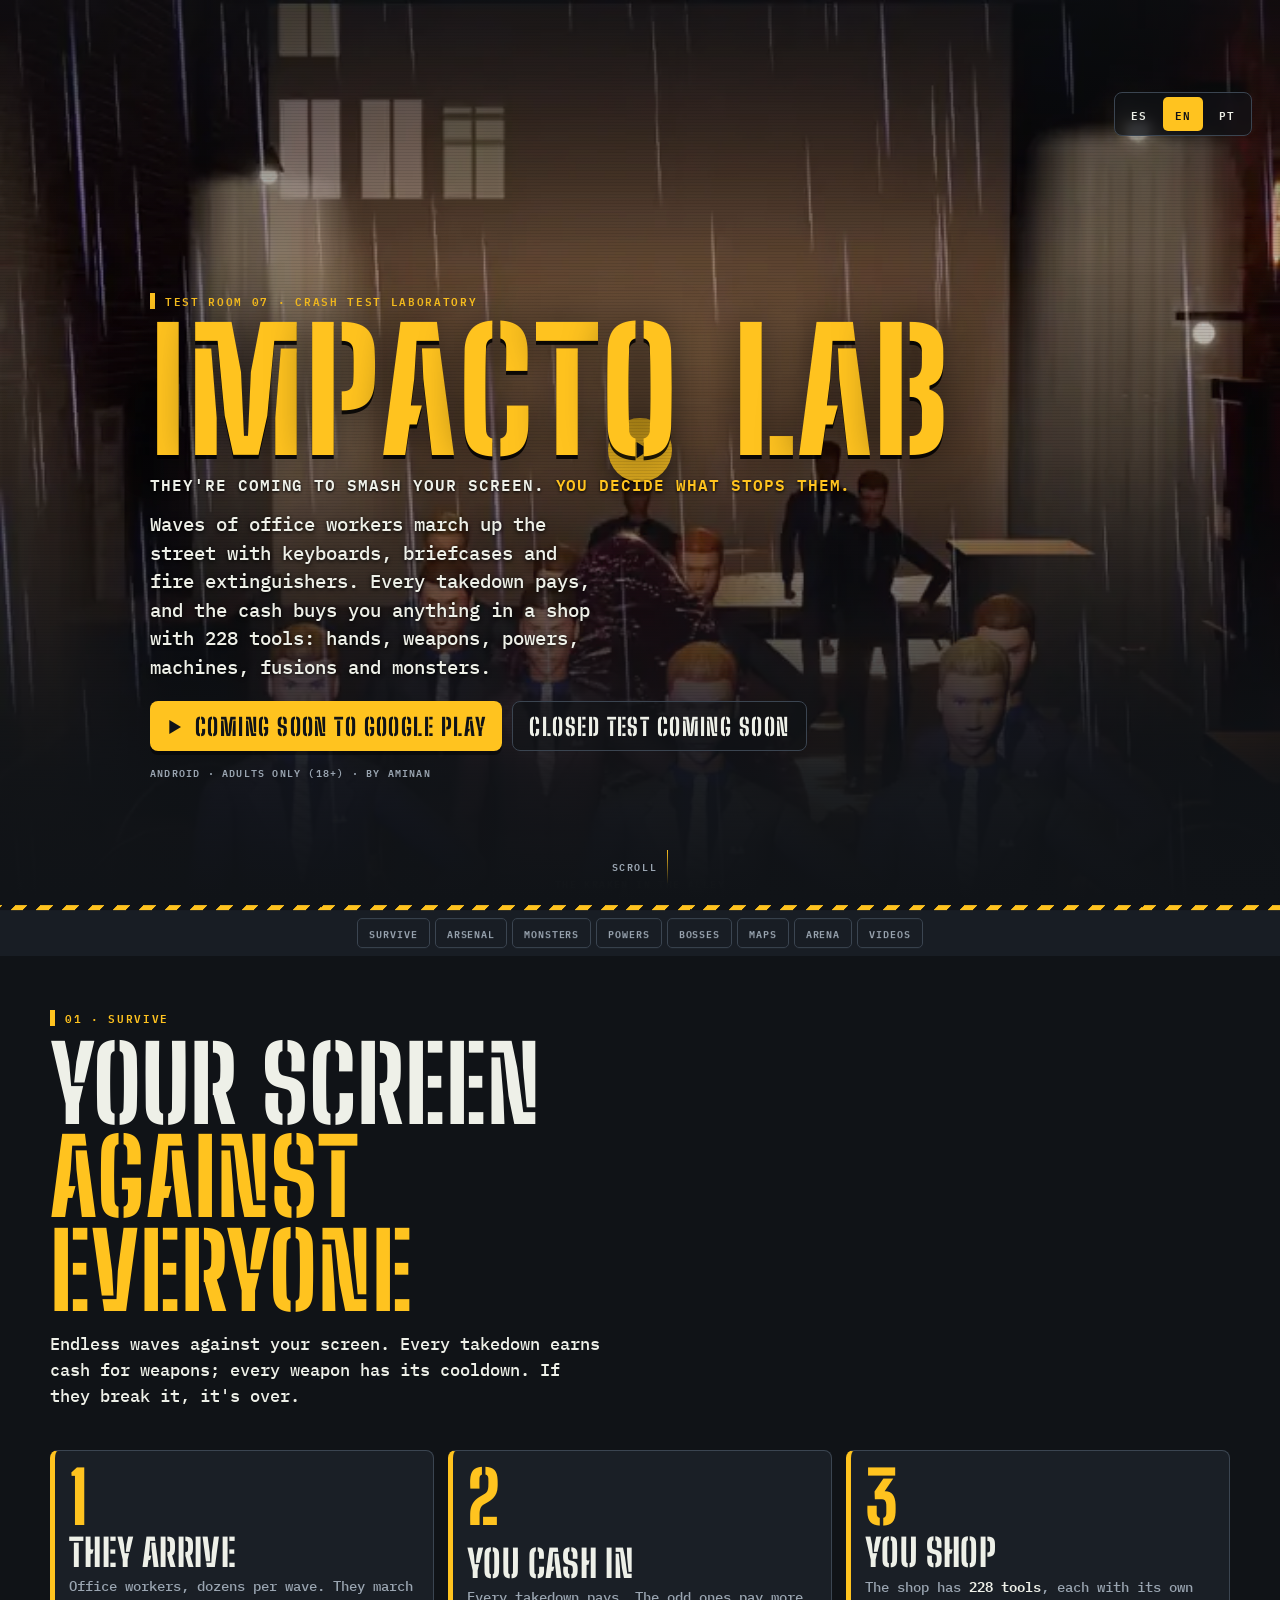
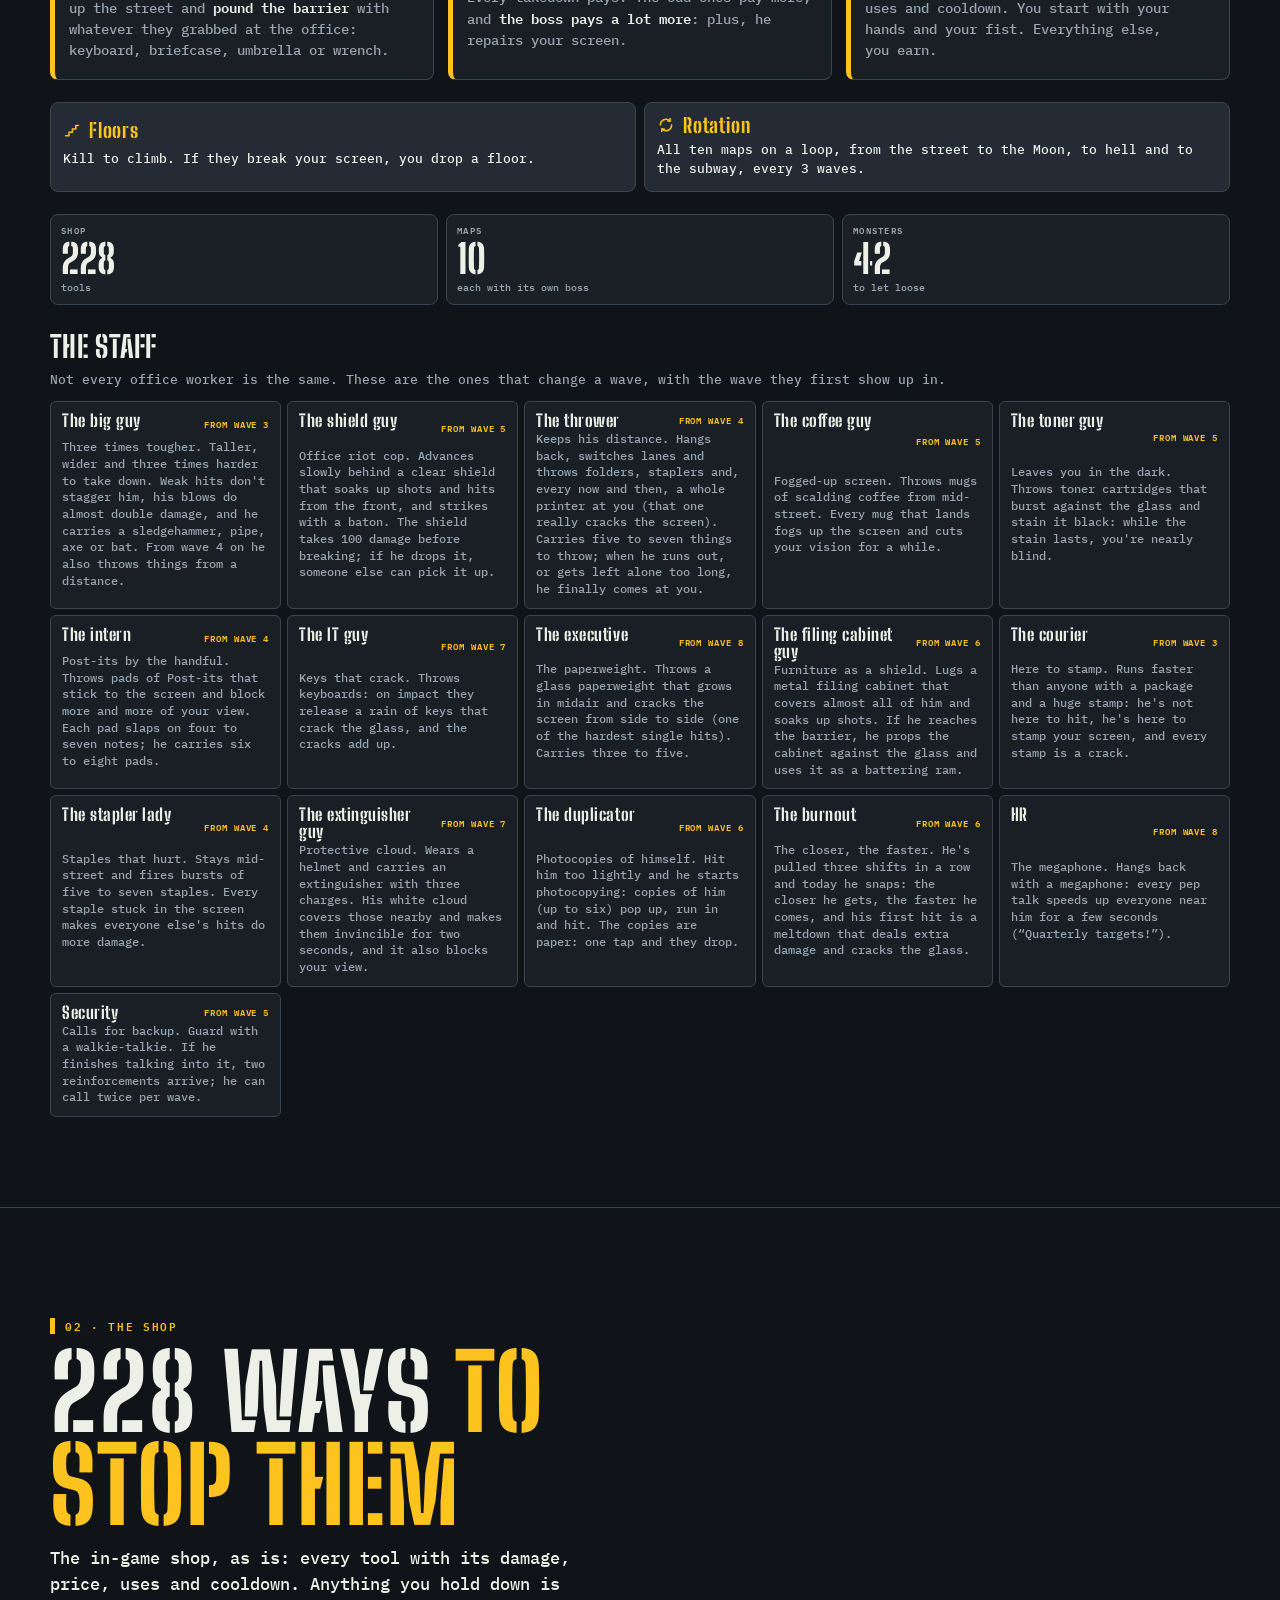
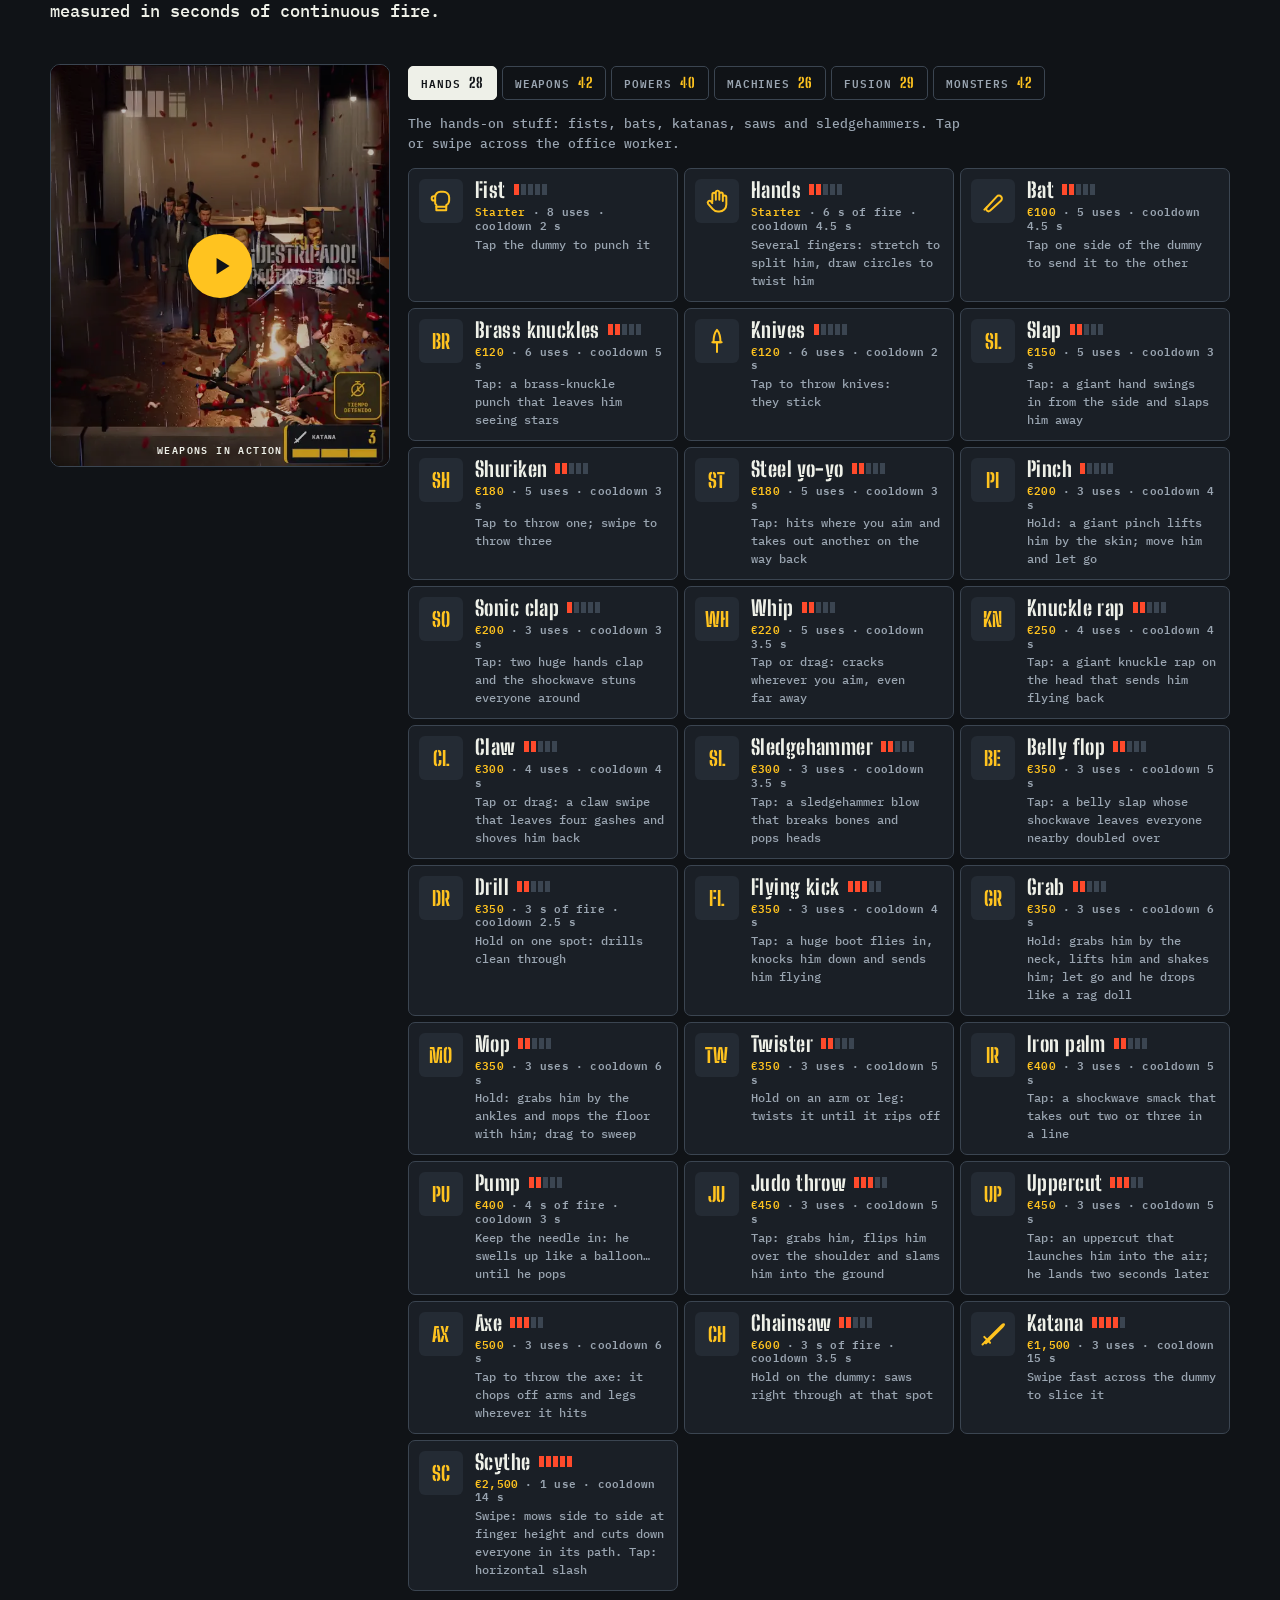
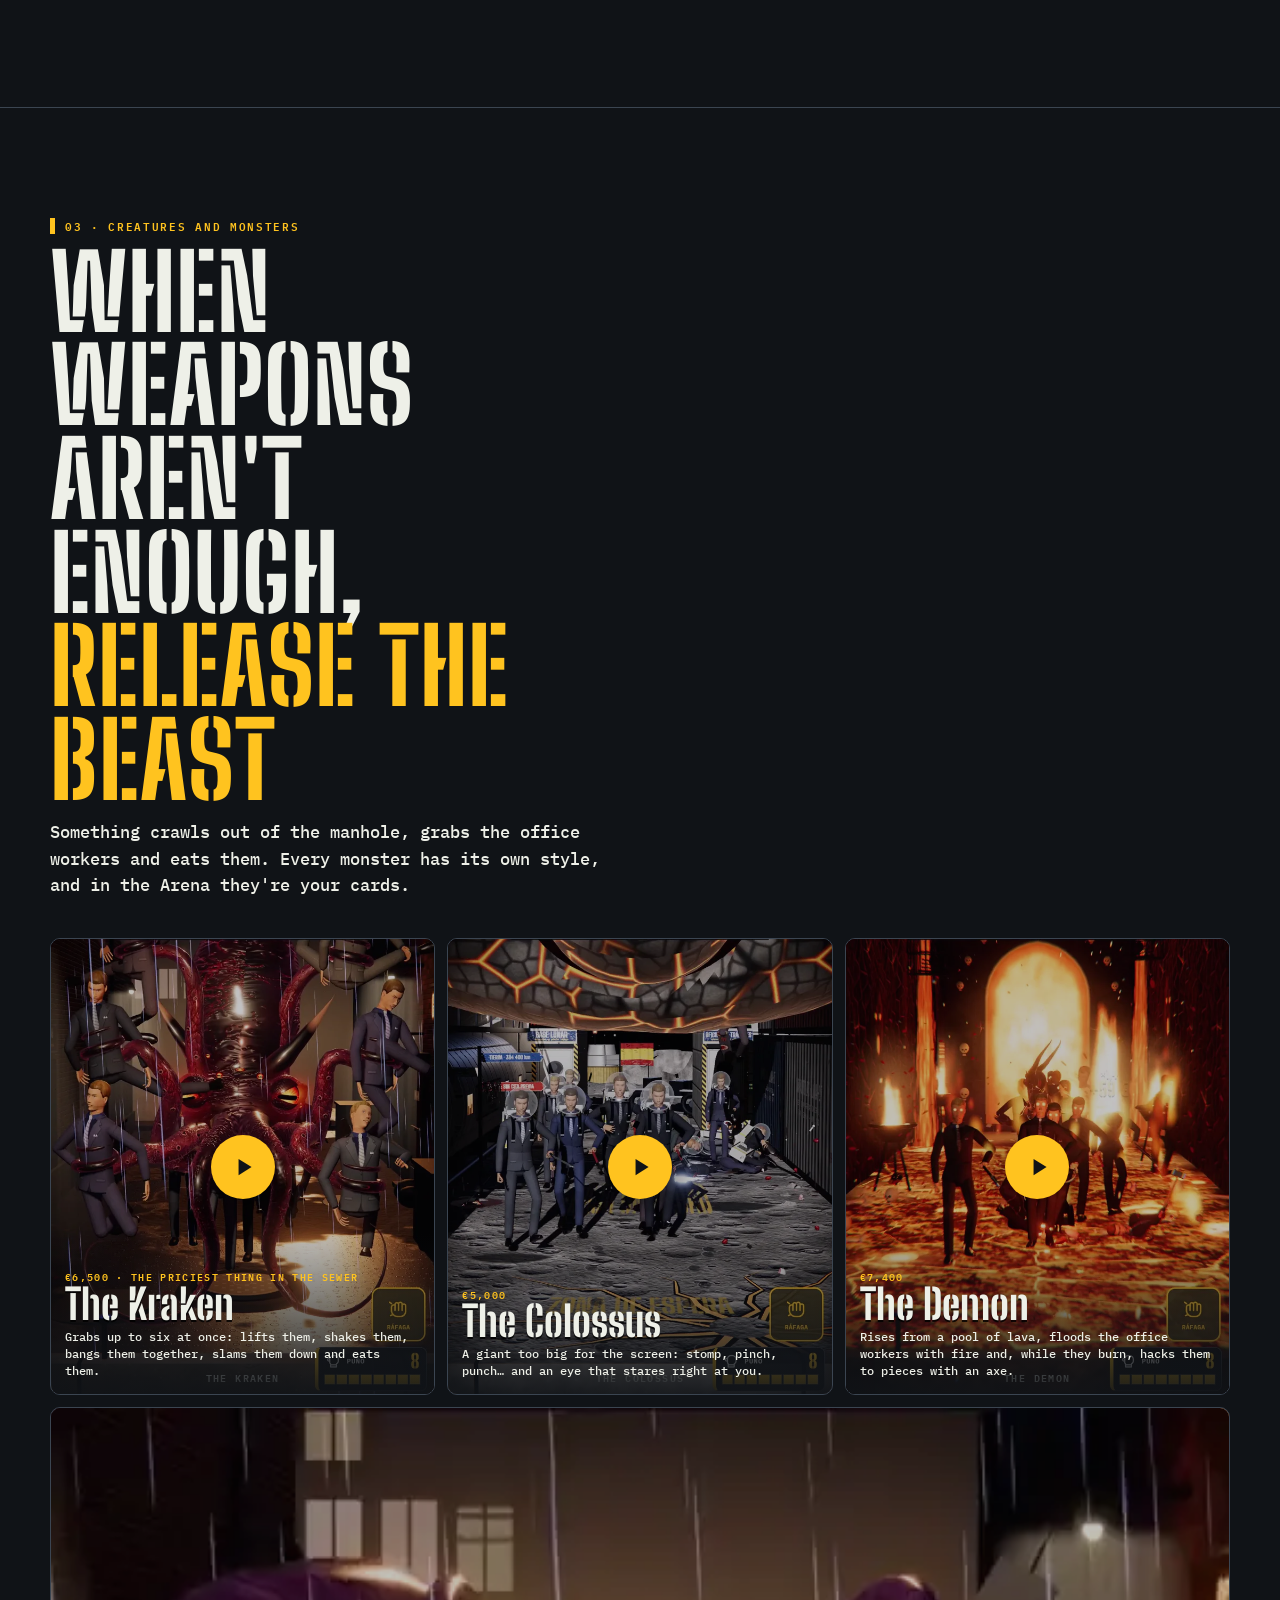
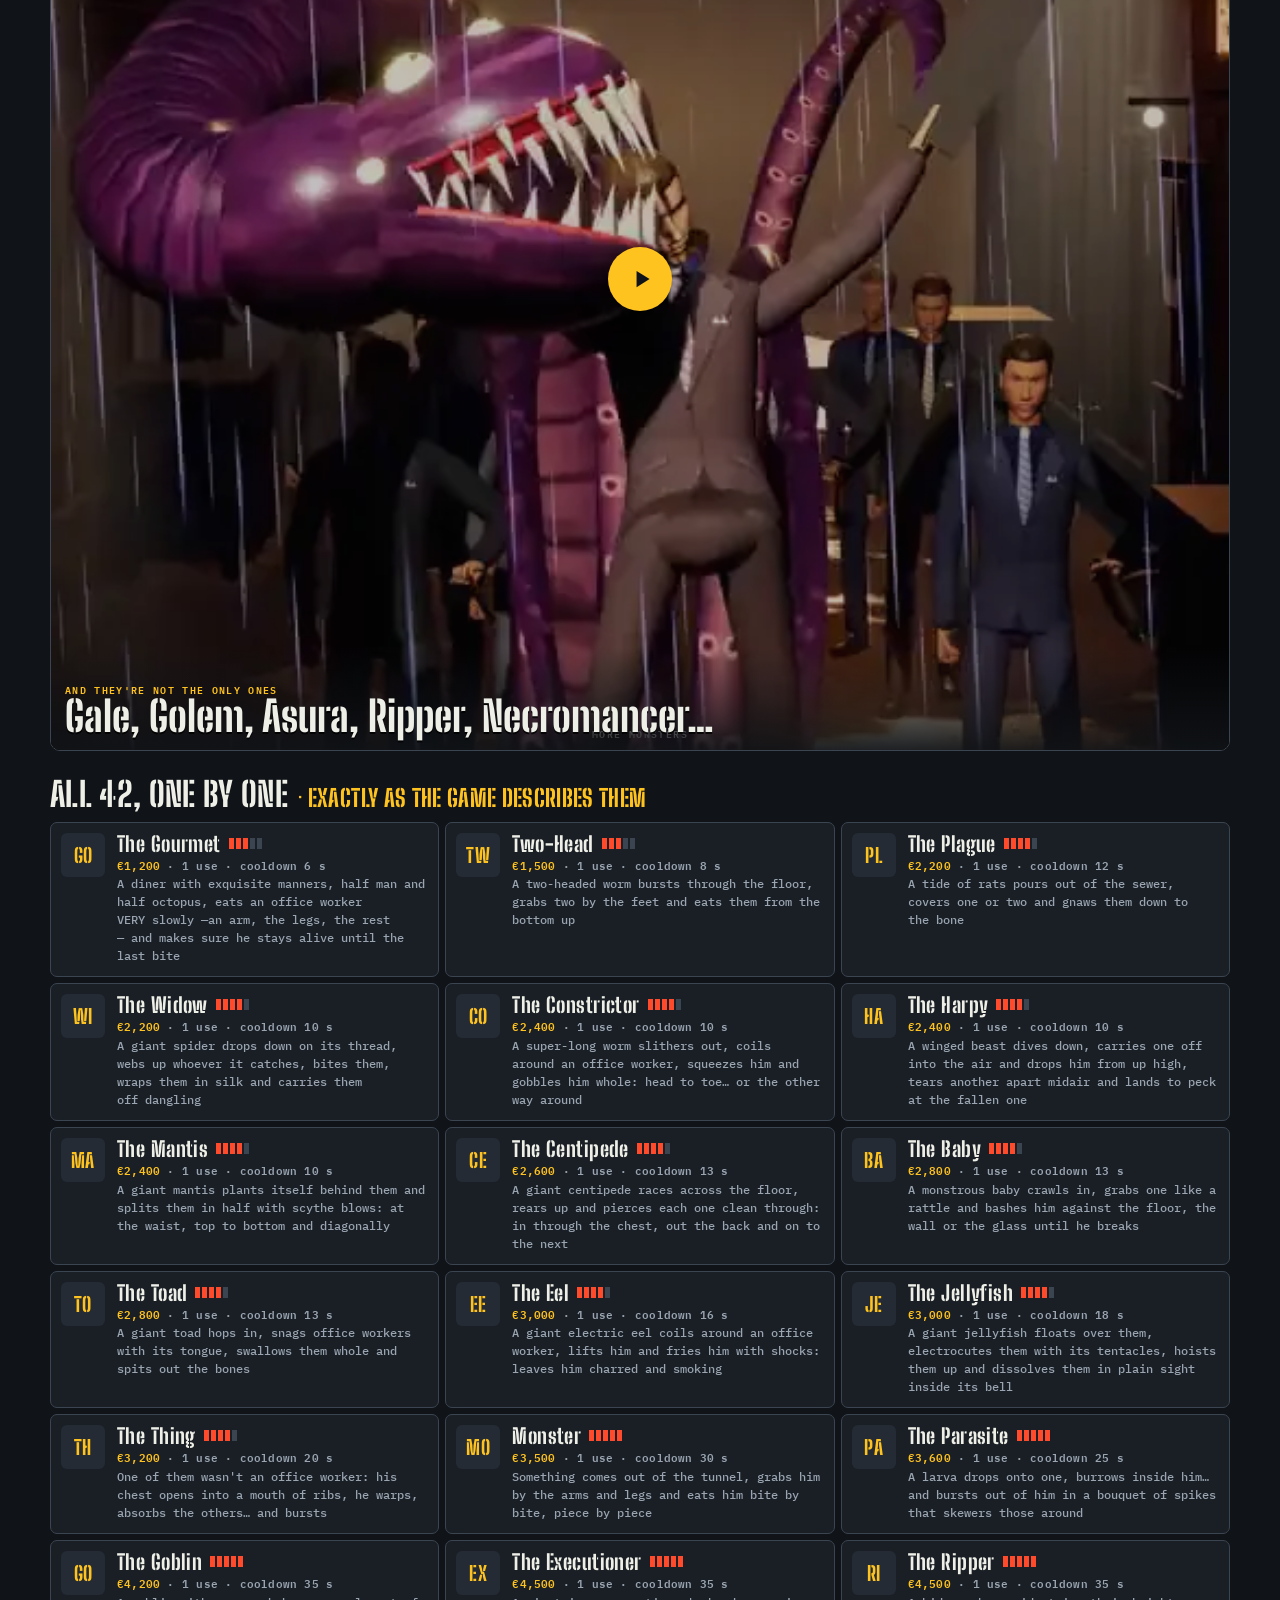
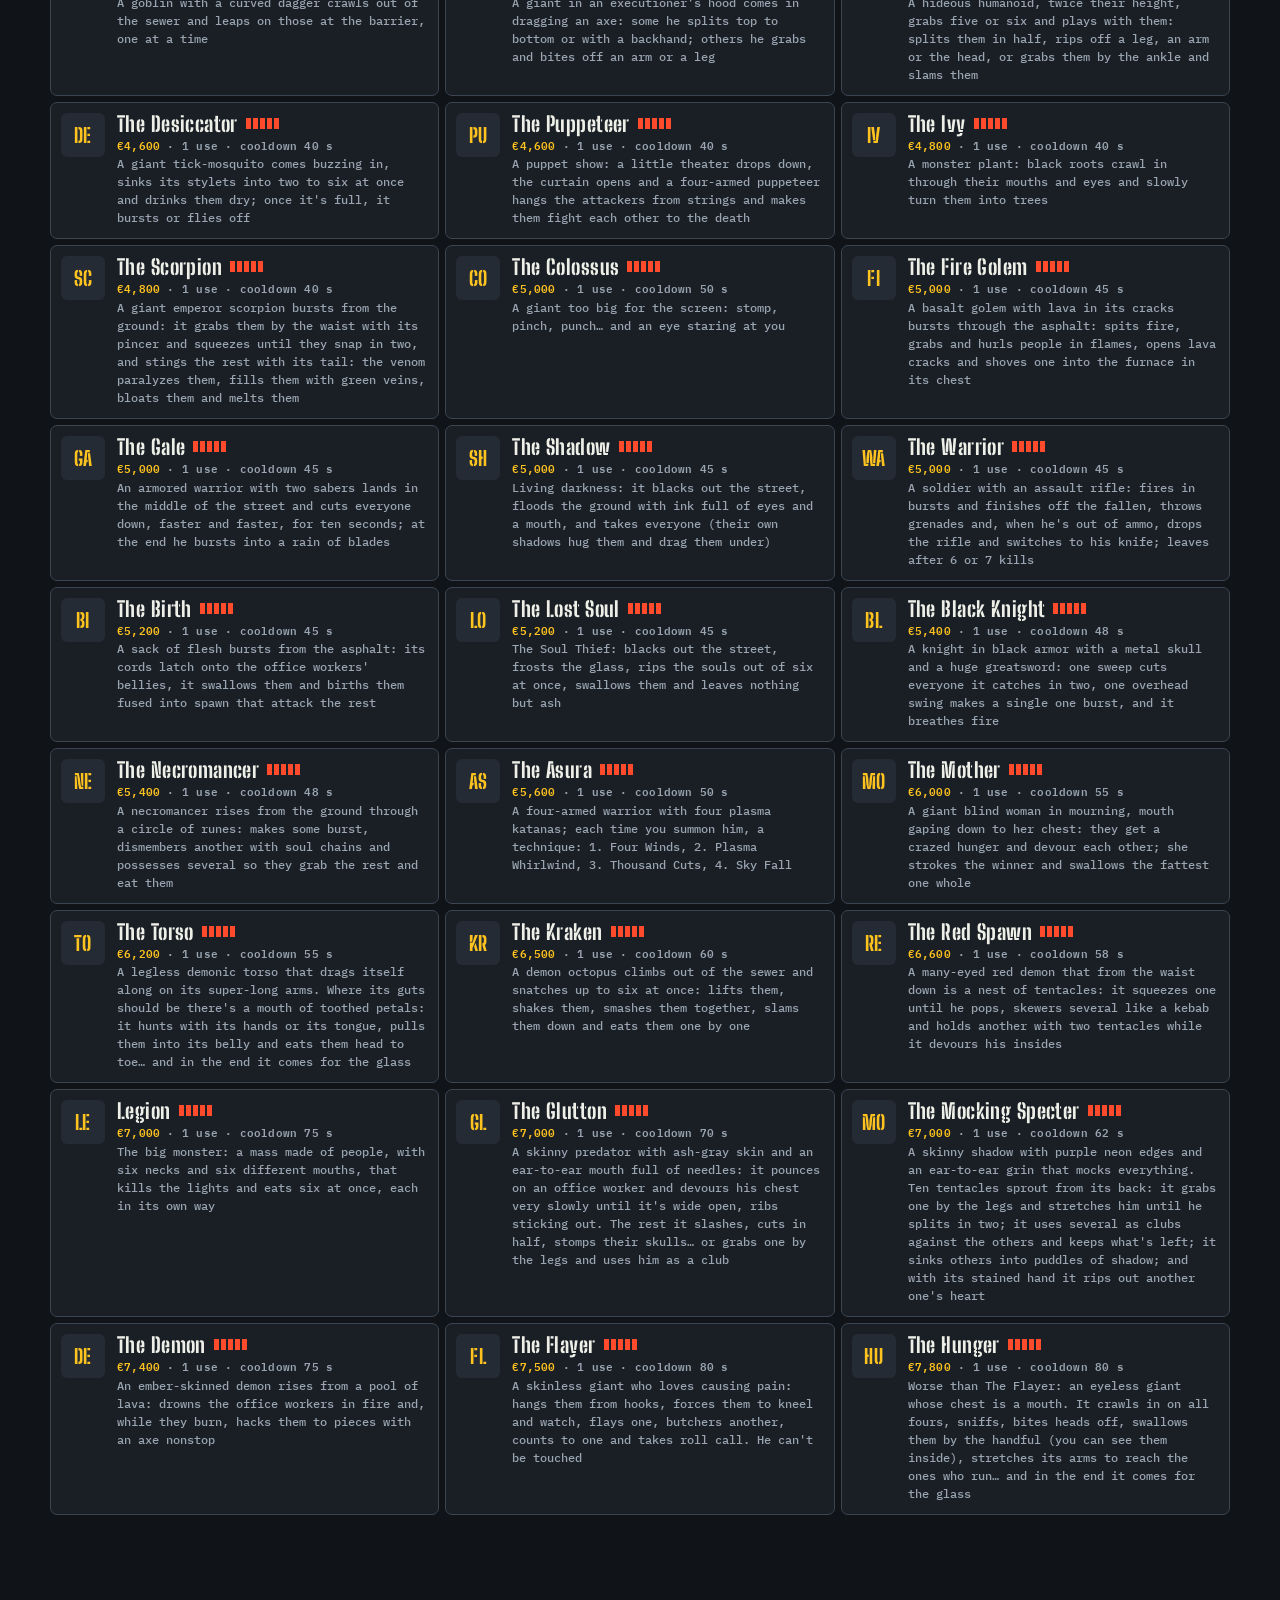
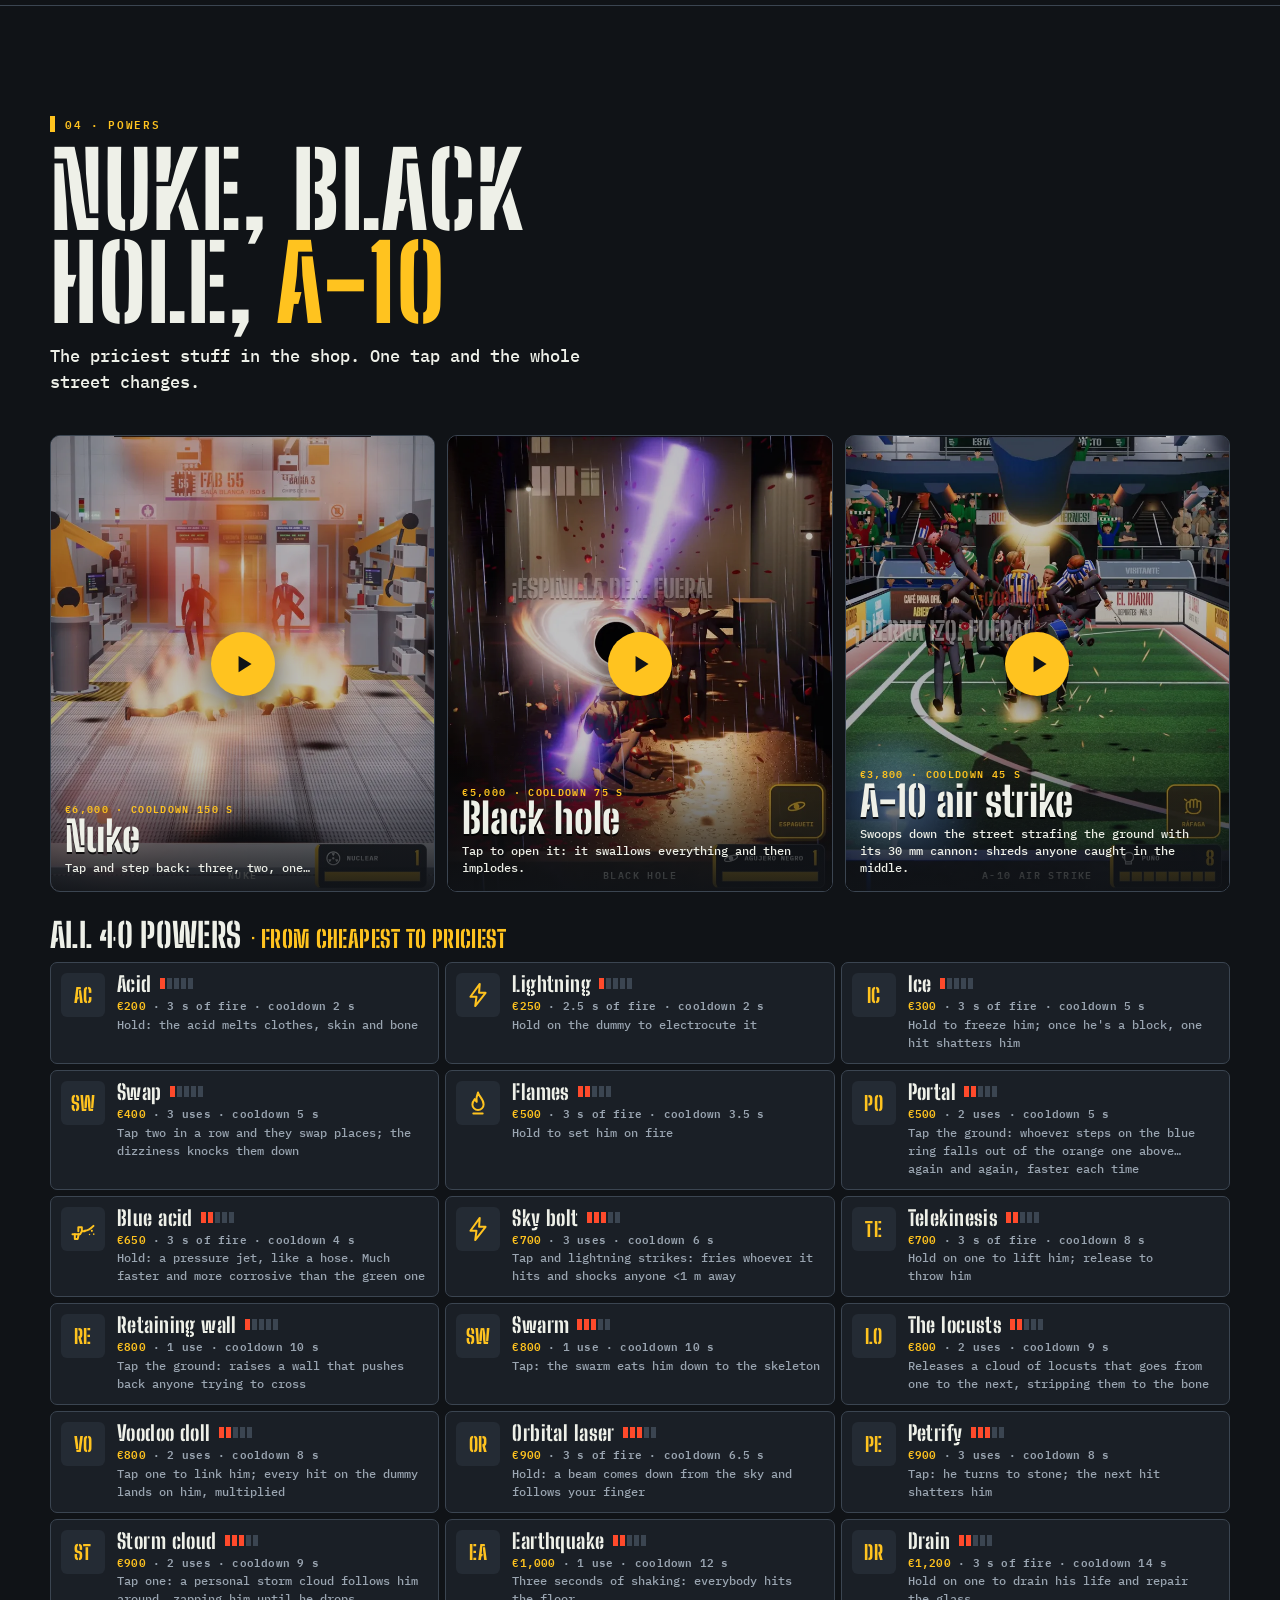
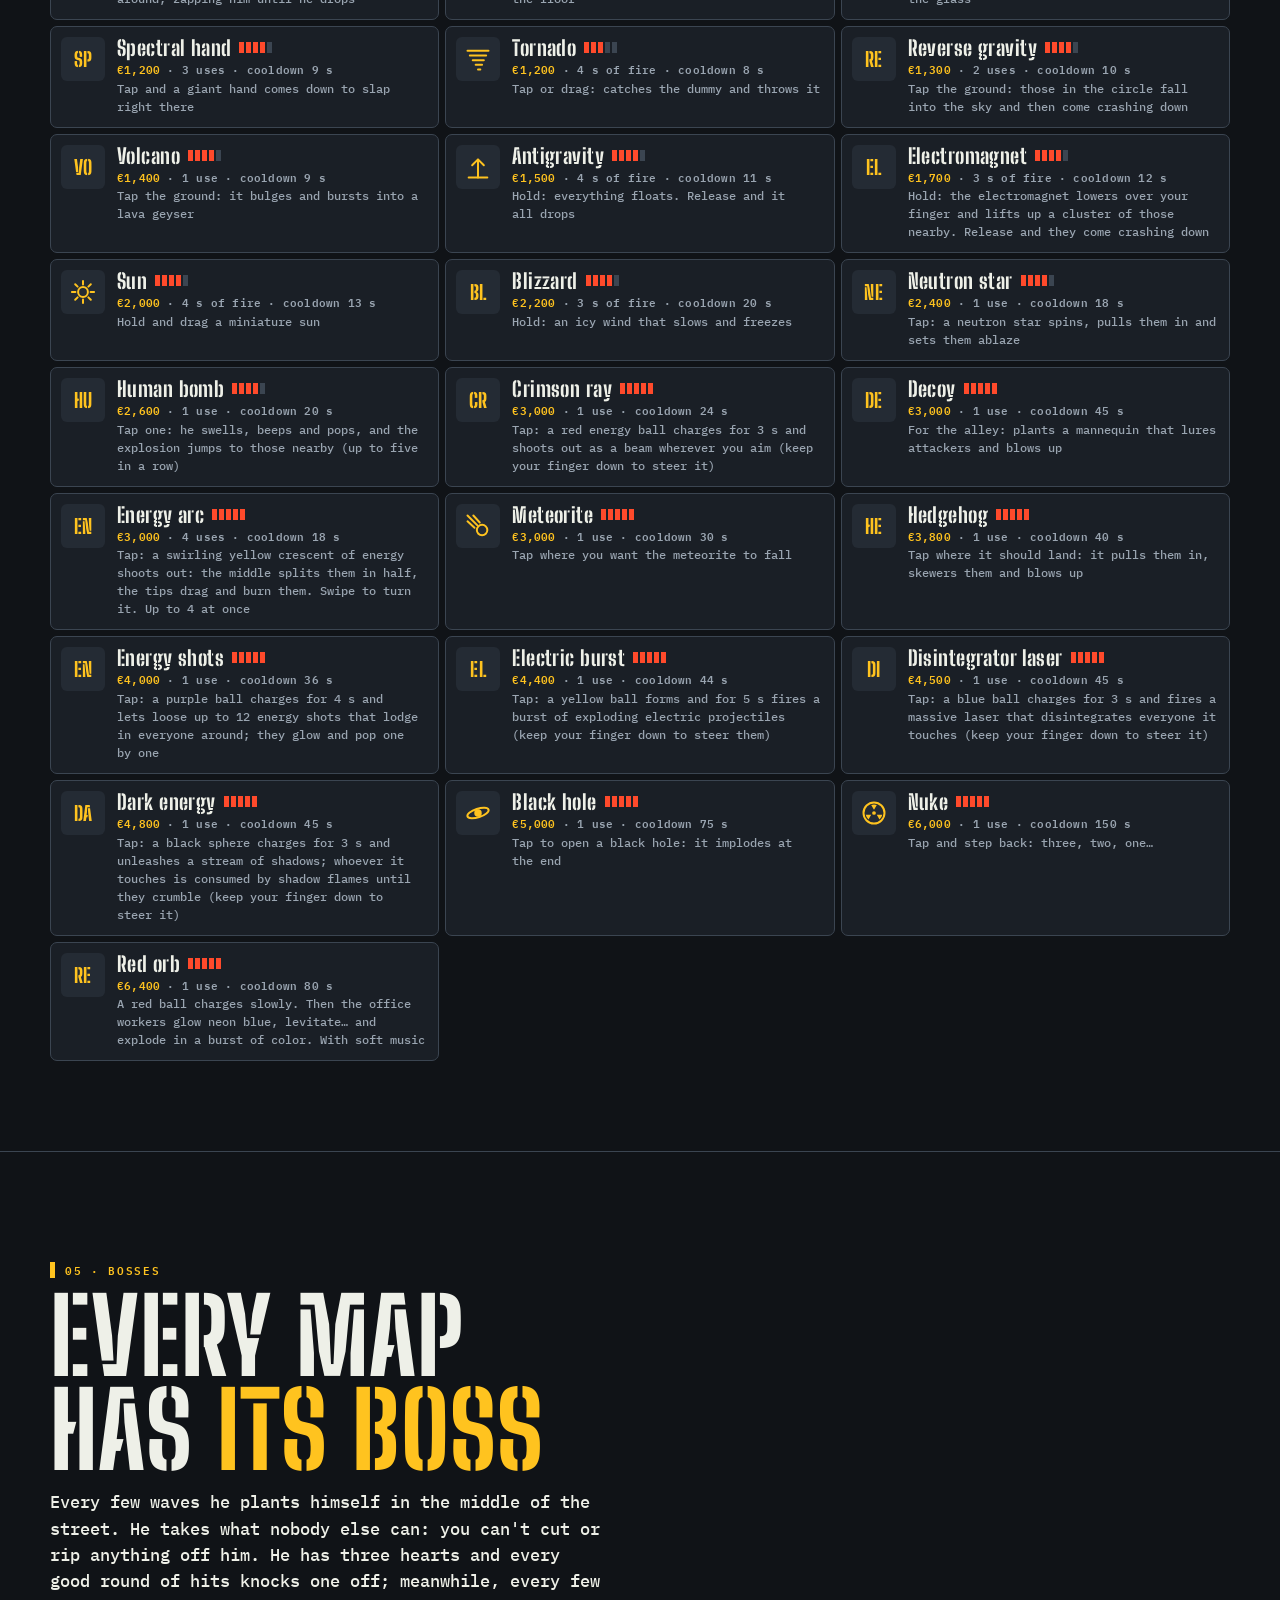
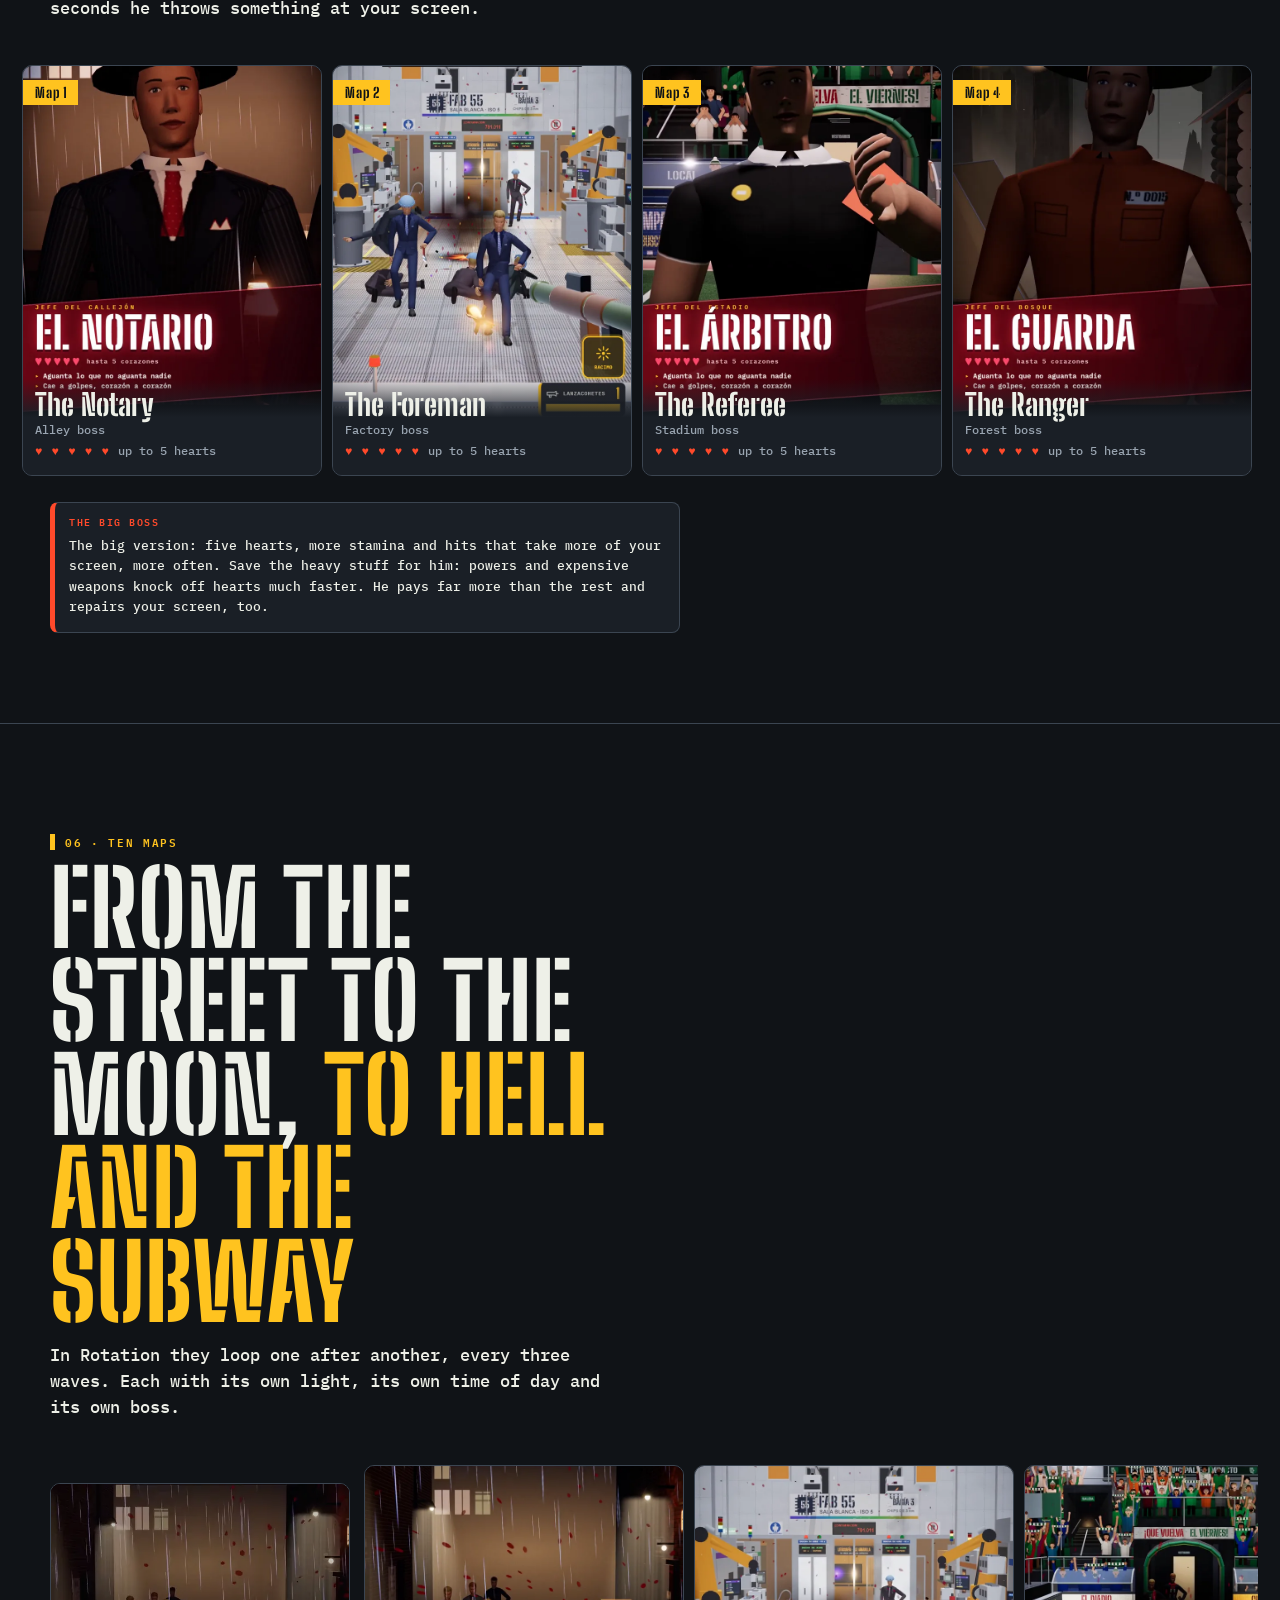
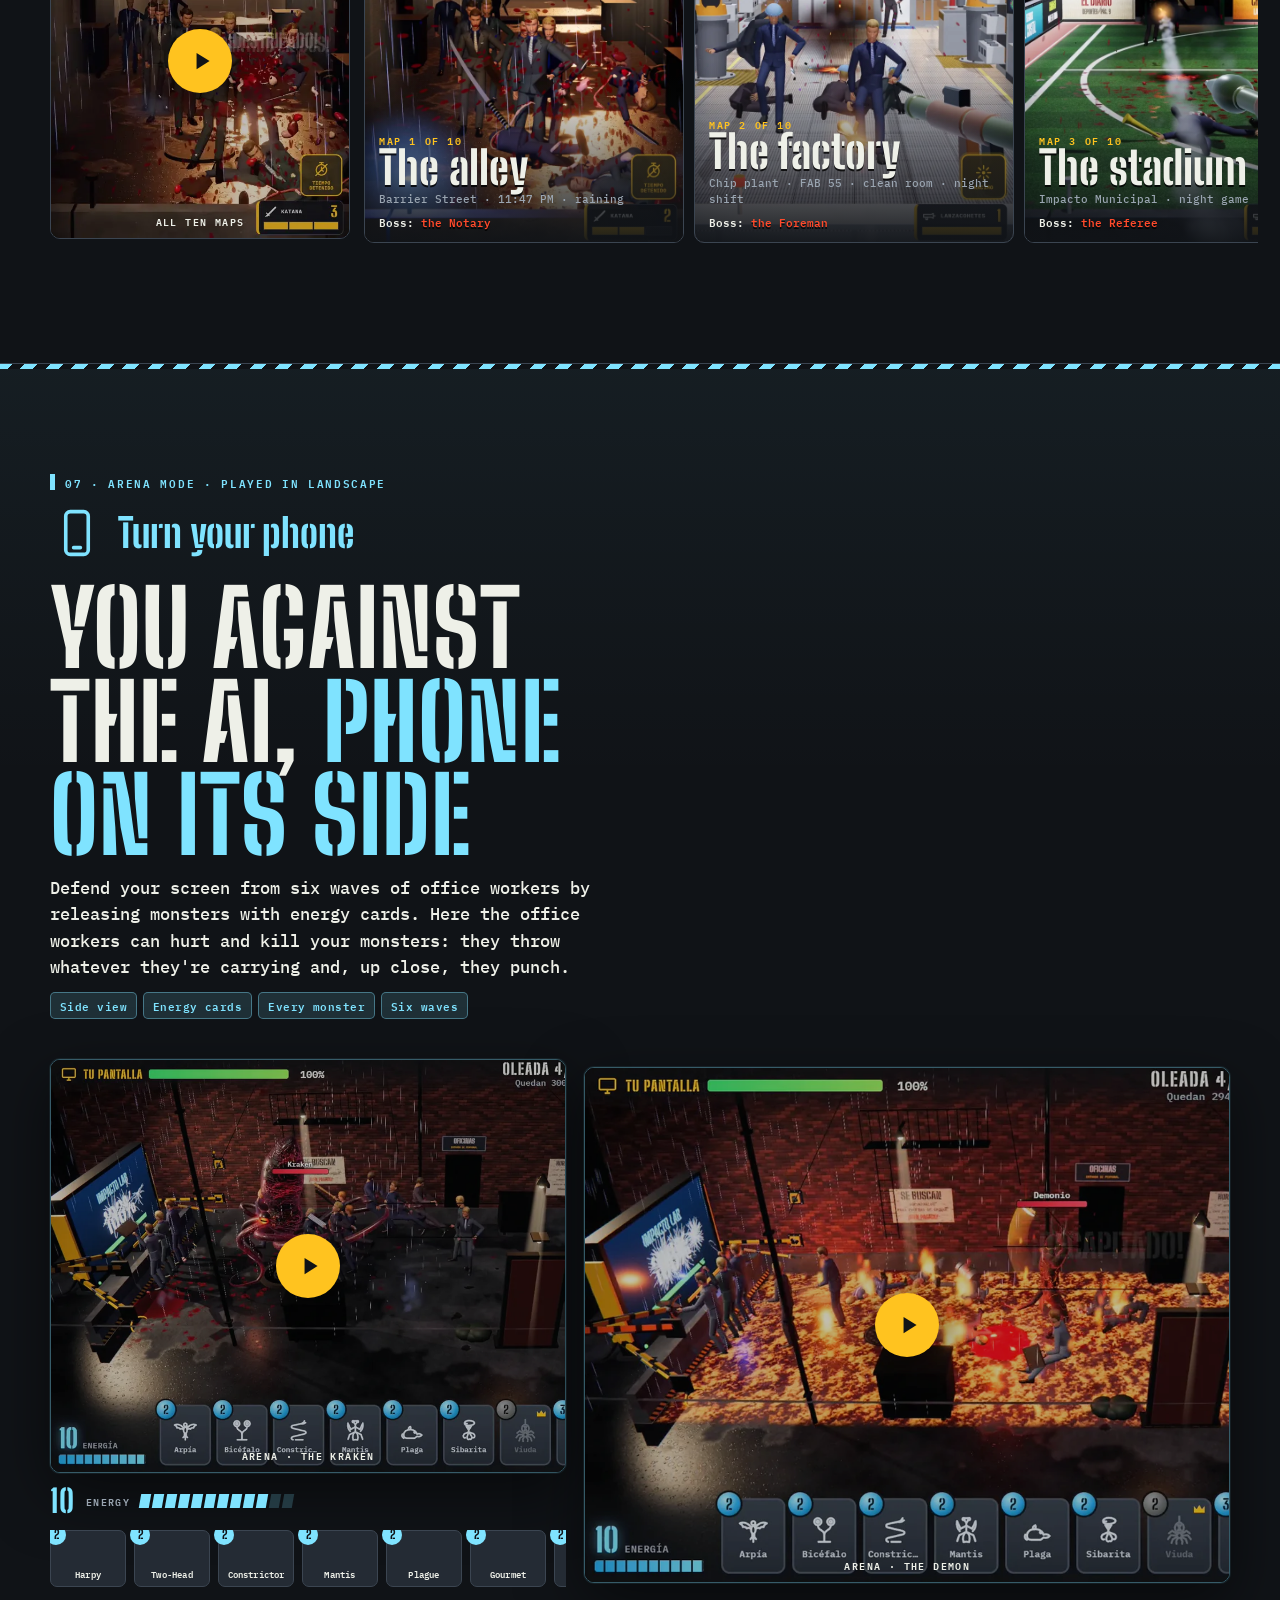
==== commit 558ba5bf: "Caza de errores: titular fino en Safari, revisión nativa del inglés y del portugués, accesibilidad a" ====
--- a/en/index.html
+++ b/en/index.html
@@ -37,10 +37,10 @@
 <link rel="icon" type="image/png" href="../img/icon/icon-192.png" sizes="192x192">
 <link rel="apple-touch-icon" href="../img/icon/apple-touch-icon.png">
 <link rel="manifest" href="../site.webmanifest">
-<link rel="preload" href="../fonts/bsd.woff2" as="font" type="font/woff2" crossorigin>
+<link rel="preload" href="../fonts/bsd-800.woff2" as="font" type="font/woff2" crossorigin>
 <link rel="preload" href="../fonts/plex-500.woff2" as="font" type="font/woff2" crossorigin>
 <link rel="preload" href="../img/poster_hero_kraken.webp" as="image" type="image/webp">
-<link rel="stylesheet" href="../css/style.css?v=20261104">
+<link rel="stylesheet" href="../css/style.css?v=20261105">
 <script type="application/ld+json">
 {
   "@context": "https://schema.org",
@@ -67,7 +67,7 @@
         "description": "Minigun, katana and rocket launcher against office workers. And when that's not enough, you let loose the Kraken, the Colossus or the Demon.",
         "thumbnailUrl": "https://aminacomunicaciones-a11y.github.io/impacto-lab/img/portada_01.webp",
         "contentUrl": "https://aminacomunicaciones-a11y.github.io/impacto-lab/video/video_01_armas_y_bichos.mp4",
-        "uploadDate": "2026-11-04",
+        "uploadDate": "2026-11-05",
         "duration": "PT1M40S",
         "inLanguage": "es"
       }
@@ -182,7 +182,7 @@
       </div>
       <div>
         <div class="tabs rv" role="tablist" aria-label="Tool types"><button class="tab" role="tab" id="tab-manos" aria-selected="true" aria-controls="panel-manos" type="button">Hands<em>28</em></button><button class="tab" role="tab" id="tab-armas" aria-selected="false" aria-controls="panel-armas" type="button">Weapons<em>42</em></button><button class="tab" role="tab" id="tab-poderes" aria-selected="false" aria-controls="panel-poderes" type="button">Powers<em>40</em></button><button class="tab" role="tab" id="tab-maquinas" aria-selected="false" aria-controls="panel-maquinas" type="button">Machines<em>26</em></button><button class="tab" role="tab" id="tab-fusion" aria-selected="false" aria-controls="panel-fusion" type="button">Fusion<em>29</em></button><button class="tab" role="tab" id="tab-monstruos" aria-selected="false" aria-controls="panel-monstruos" type="button">Monsters<em>42</em></button></div>
-        <div class="panel on" id="panel-manos" role="tabpanel" aria-labelledby="tab-manos"><p>The hands-on stuff: fists, bats, katanas, saws and sledgehammers. Tap or swipe across the office worker.</p><ul class="tools"><li class="tool"><span class="ic" aria-hidden="true"><svg viewBox="0 0 24 24"><path d="M7 14V8.5A4.5 4.5 0 0 1 11.5 4H14a5 5 0 0 1 5 5v2.4a4.6 4.6 0 0 1-2.5 4.1V17H8v-1.5A3 3 0 0 1 7 14z"/><path d="M8 17v3h8.5v-3"/><path d="M7 11.6H5.800a1.800 1.800 0 0 1 0-3.600H7"/></svg></span><h4>Fist<span class="dmg" title="Damage 1 of 5" aria-label="Damage 1 of 5"><i class="on"></i><i class=""></i><i class=""></i><i class=""></i><i class=""></i></span></h4><span class="meta"><b>Starter</b> · 8 uses · cooldown 2 s</span><p>Tap the dummy to punch it</p></li><li class="tool"><span class="ic" aria-hidden="true"><svg viewBox="0 0 24 24"><path d="M8 12.5V6.4a1.5 1.5 0 0 1 3 0V11m0-5.6V4.6a1.5 1.5 0 0 1 3 0V11m0-4.8a1.5 1.5 0 0 1 3 0V12m0-3.3a1.5 1.5 0 0 1 3 0V15a6 6 0 0 1-6 6h-1.2a6 6 0 0 1-4.6-2.2l-3.8-4.4a1.6 1.6 0 0 1 2.4-2.1L8 13.8"/></svg></span><h4>Hands<span class="dmg" title="Damage 2 of 5" aria-label="Damage 2 of 5"><i class="on"></i><i class="on"></i><i class=""></i><i class=""></i><i class=""></i></span></h4><span class="meta"><b>Starter</b> · 6 s of fire · cooldown 4.5 s</span><p>Several fingers: stretch to split him, draw circles to twist him</p></li><li class="tool"><span class="ic" aria-hidden="true"><svg viewBox="0 0 24 24"><path d="M4.600 19.400l1.900-1.900"/><path d="M6.600 17.600l8.600-9.400a2.600 2.600 0 0 1 3.700-.1 2.600 2.600 0 0 1-.1 3.700l-9.400 8.600a2 2 0 0 1-2.800-2.800z"/></svg></span><h4>Bat<span class="dmg" title="Damage 2 of 5" aria-label="Damage 2 of 5"><i class="on"></i><i class="on"></i><i class=""></i><i class=""></i><i class=""></i></span></h4><span class="meta"><b>€100</b> · 5 uses · cooldown 4.5 s</span><p>Tap one side of the dummy to send it to the other</p></li><li class="tool"><span class="ic txt" aria-hidden="true">BR</span><h4>Brass knuckles<span class="dmg" title="Damage 2 of 5" aria-label="Damage 2 of 5"><i class="on"></i><i class="on"></i><i class=""></i><i class=""></i><i class=""></i></span></h4><span class="meta"><b>€120</b> · 6 uses · cooldown 5 s</span><p>Tap: a brass-knuckle punch that leaves him seeing stars</p></li><li class="tool"><span class="ic" aria-hidden="true"><svg viewBox="0 0 24 24"><path d="M12 2.500c2.200 2.600 3 6.200 3 10.500H9c0-4.300.8-7.900 3-10.500z"/><path d="M8 13h8M12 13v8.500"/></svg></span><h4>Knives<span class="dmg" title="Damage 1 of 5" aria-label="Damage 1 of 5"><i class="on"></i><i class=""></i><i class=""></i><i class=""></i><i class=""></i></span></h4><span class="meta"><b>€120</b> · 6 uses · cooldown 2 s</span><p>Tap to throw knives: they stick</p></li><li class="tool"><span class="ic txt" aria-hidden="true">SL</span><h4>Slap<span class="dmg" title="Damage 2 of 5" aria-label="Damage 2 of 5"><i class="on"></i><i class="on"></i><i class=""></i><i class=""></i><i class=""></i></span></h4><span class="meta"><b>€150</b> · 5 uses · cooldown 3 s</span><p>Tap: a giant hand swings in from the side and slaps him away</p></li><li class="tool"><span class="ic txt" aria-hidden="true">SH</span><h4>Shuriken<span class="dmg" title="Damage 2 of 5" aria-label="Damage 2 of 5"><i class="on"></i><i class="on"></i><i class=""></i><i class=""></i><i class=""></i></span></h4><span class="meta"><b>€180</b> · 5 uses · cooldown 3 s</span><p>Tap to throw one; swipe to throw three</p></li><li class="tool"><span class="ic txt" aria-hidden="true">ST</span><h4>Steel yo-yo<span class="dmg" title="Damage 2 of 5" aria-label="Damage 2 of 5"><i class="on"></i><i class="on"></i><i class=""></i><i class=""></i><i class=""></i></span></h4><span class="meta"><b>€180</b> · 5 uses · cooldown 3 s</span><p>Tap: hits where you aim and takes out another on the way back</p></li><li class="tool"><span class="ic txt" aria-hidden="true">PI</span><h4>Pinch<span class="dmg" title="Damage 1 of 5" aria-label="Damage 1 of 5"><i class="on"></i><i class=""></i><i class=""></i><i class=""></i><i class=""></i></span></h4><span class="meta"><b>€200</b> · 3 uses · cooldown 4 s</span><p>Hold: a giant pinch lifts him by the skin; move him and let go</p></li><li class="tool"><span class="ic txt" aria-hidden="true">SO</span><h4>Sonic clap<span class="dmg" title="Damage 1 of 5" aria-label="Damage 1 of 5"><i class="on"></i><i class=""></i><i class=""></i><i class=""></i><i class=""></i></span></h4><span class="meta"><b>€200</b> · 3 uses · cooldown 3 s</span><p>Tap: two huge hands clap and the shockwave stuns everyone around</p></li><li class="tool"><span class="ic txt" aria-hidden="true">WH</span><h4>Whip<span class="dmg" title="Damage 2 of 5" aria-label="Damage 2 of 5"><i class="on"></i><i class="on"></i><i class=""></i><i class=""></i><i class=""></i></span></h4><span class="meta"><b>€220</b> · 5 uses · cooldown 3.5 s</span><p>Tap or drag: cracks wherever you aim, even far away</p></li><li class="tool"><span class="ic txt" aria-hidden="true">KN</span><h4>Knuckle rap<span class="dmg" title="Damage 2 of 5" aria-label="Damage 2 of 5"><i class="on"></i><i class="on"></i><i class=""></i><i class=""></i><i class=""></i></span></h4><span class="meta"><b>€250</b> · 4 uses · cooldown 4 s</span><p>Tap: a giant knuckle rap on the head that sends him flying back</p></li><li class="tool"><span class="ic txt" aria-hidden="true">CL</span><h4>Claw<span class="dmg" title="Damage 2 of 5" aria-label="Damage 2 of 5"><i class="on"></i><i class="on"></i><i class=""></i><i class=""></i><i class=""></i></span></h4><span class="meta"><b>€300</b> · 4 uses · cooldown 4 s</span><p>Tap or drag: a claw swipe that leaves four gashes and shoves him back</p></li><li class="tool"><span class="ic txt" aria-hidden="true">SL</span><h4>Sledgehammer<span class="dmg" title="Damage 2 of 5" aria-label="Damage 2 of 5"><i class="on"></i><i class="on"></i><i class=""></i><i class=""></i><i class=""></i></span></h4><span class="meta"><b>€300</b> · 3 uses · cooldown 3.5 s</span><p>Tap: a sledgehammer blow that breaks bones and pops heads</p></li><li class="tool"><span class="ic txt" aria-hidden="true">BE</span><h4>Belly flop<span class="dmg" title="Damage 2 of 5" aria-label="Damage 2 of 5"><i class="on"></i><i class="on"></i><i class=""></i><i class=""></i><i class=""></i></span></h4><span class="meta"><b>€350</b> · 3 uses · cooldown 5 s</span><p>Tap: a belly slap with a shockwave that doubles over everyone nearby</p></li><li class="tool"><span class="ic txt" aria-hidden="true">DR</span><h4>Drill<span class="dmg" title="Damage 2 of 5" aria-label="Damage 2 of 5"><i class="on"></i><i class="on"></i><i class=""></i><i class=""></i><i class=""></i></span></h4><span class="meta"><b>€350</b> · 3 s of fire · cooldown 2.5 s</span><p>Hold on one spot: drills clean through</p></li><li class="tool"><span class="ic txt" aria-hidden="true">FL</span><h4>Flying kick<span class="dmg" title="Damage 3 of 5" aria-label="Damage 3 of 5"><i class="on"></i><i class="on"></i><i class="on"></i><i class=""></i><i class=""></i></span></h4><span class="meta"><b>€350</b> · 3 uses · cooldown 4 s</span><p>Tap: a huge boot flies in, knocks him down and sends him flying</p></li><li class="tool"><span class="ic txt" aria-hidden="true">GR</span><h4>Grab<span class="dmg" title="Damage 2 of 5" aria-label="Damage 2 of 5"><i class="on"></i><i class="on"></i><i class=""></i><i class=""></i><i class=""></i></span></h4><span class="meta"><b>€350</b> · 3 uses · cooldown 6 s</span><p>Hold: grabs him by the neck, lifts him and shakes him; let go and he drops like a rag doll</p></li><li class="tool"><span class="ic txt" aria-hidden="true">MO</span><h4>Mop<span class="dmg" title="Damage 2 of 5" aria-label="Damage 2 of 5"><i class="on"></i><i class="on"></i><i class=""></i><i class=""></i><i class=""></i></span></h4><span class="meta"><b>€350</b> · 3 uses · cooldown 6 s</span><p>Hold: grabs him by the ankles and mops the floor with him; drag to sweep</p></li><li class="tool"><span class="ic txt" aria-hidden="true">TW</span><h4>Twister<span class="dmg" title="Damage 2 of 5" aria-label="Damage 2 of 5"><i class="on"></i><i class="on"></i><i class=""></i><i class=""></i><i class=""></i></span></h4><span class="meta"><b>€350</b> · 3 uses · cooldown 5 s</span><p>Hold on an arm or leg: twists it until it rips off</p></li><li class="tool"><span class="ic txt" aria-hidden="true">IR</span><h4>Iron palm<span class="dmg" title="Damage 2 of 5" aria-label="Damage 2 of 5"><i class="on"></i><i class="on"></i><i class=""></i><i class=""></i><i class=""></i></span></h4><span class="meta"><b>€400</b> · 3 uses · cooldown 5 s</span><p>Tap: a shockwave smack that takes out two or three in a line</p></li><li class="tool"><span class="ic txt" aria-hidden="true">PU</span><h4>Pump<span class="dmg" title="Damage 2 of 5" aria-label="Damage 2 of 5"><i class="on"></i><i class="on"></i><i class=""></i><i class=""></i><i class=""></i></span></h4><span class="meta"><b>€400</b> · 4 s of fire · cooldown 3 s</span><p>Keep the needle in: he swells up like a balloon… until he pops</p></li><li class="tool"><span class="ic txt" aria-hidden="true">JU</span><h4>Judo throw<span class="dmg" title="Damage 3 of 5" aria-label="Damage 3 of 5"><i class="on"></i><i class="on"></i><i class="on"></i><i class=""></i><i class=""></i></span></h4><span class="meta"><b>€450</b> · 3 uses · cooldown 5 s</span><p>Tap: grabs him, flips him over the shoulder and slams him into the ground</p></li><li class="tool"><span class="ic txt" aria-hidden="true">UP</span><h4>Uppercut<span class="dmg" title="Damage 3 of 5" aria-label="Damage 3 of 5"><i class="on"></i><i class="on"></i><i class="on"></i><i class=""></i><i class=""></i></span></h4><span class="meta"><b>€450</b> · 3 uses · cooldown 5 s</span><p>Tap: an uppercut that launches him into the air; he lands two seconds later</p></li><li class="tool"><span class="ic txt" aria-hidden="true">AX</span><h4>Axe<span class="dmg" title="Damage 3 of 5" aria-label="Damage 3 of 5"><i class="on"></i><i class="on"></i><i class="on"></i><i class=""></i><i class=""></i></span></h4><span class="meta"><b>€500</b> · 3 uses · cooldown 6 s</span><p>Tap to throw the axe: it chops off arms and legs wherever it hits</p></li><li class="tool"><span class="ic txt" aria-hidden="true">CH</span><h4>Chainsaw<span class="dmg" title="Damage 2 of 5" aria-label="Damage 2 of 5"><i class="on"></i><i class="on"></i><i class=""></i><i class=""></i><i class=""></i></span></h4><span class="meta"><b>€600</b> · 3 s of fire · cooldown 3.5 s</span><p>Hold on the dummy: saws right through at that spot</p></li><li class="tool"><span class="ic" aria-hidden="true"><svg viewBox="0 0 24 24"><path d="M5 19L19 5c1.300-1.300 2.200-1.600 2.400-1.400.2.200-.1 1.100-1.400 2.400L6 20z"/><path d="M4.500 14.500l5 5M3 21l2.500-2.500"/></svg></span><h4>Katana<span class="dmg" title="Damage 4 of 5" aria-label="Damage 4 of 5"><i class="on"></i><i class="on"></i><i class="on"></i><i class="on"></i><i class=""></i></span></h4><span class="meta"><b>€1,500</b> · 3 uses · cooldown 15 s</span><p>Swipe fast across the dummy to slice it</p></li><li class="tool"><span class="ic txt" aria-hidden="true">SC</span><h4>Scythe<span class="dmg" title="Damage 5 of 5" aria-label="Damage 5 of 5"><i class="on"></i><i class="on"></i><i class="on"></i><i class="on"></i><i class="on"></i></span></h4><span class="meta"><b>€2,500</b> · 1 use · cooldown 14 s</span><p>Swipe: mows side to side at finger height and cuts down everyone in its path. Tap: horizontal slash</p></li></ul></div><div class="panel" id="panel-armas" role="tabpanel" aria-labelledby="tab-armas"><p>From the pistol to the old cannon, by way of the minigun, the sniper rifle and the A-10. Anything that shoots, throws or blows up.</p><ul class="tools"><li class="tool"><span class="ic txt" aria-hidden="true">CR</span><h4>Crossbow<span class="dmg" title="Damage 1 of 5" aria-label="Damage 1 of 5"><i class="on"></i><i class=""></i><i class=""></i><i class=""></i><i class=""></i></span></h4><span class="meta"><b>€150</b> · 4 uses · cooldown 2 s</span><p>Tap: the bolt goes through him and pins him to the wall</p></li><li class="tool"><span class="ic" aria-hidden="true"><svg viewBox="0 0 24 24"><path d="M3 7h16.500A1.500 1.500 0 0 1 21 8.500V11h-9l-1.200 2.200a2 2 0 0 1-1.800 1H8.600L7.500 20H3.800l1.400-9H3z"/></svg></span><h4>Pistol<span class="dmg" title="Damage 2 of 5" aria-label="Damage 2 of 5"><i class="on"></i><i class="on"></i><i class=""></i><i class=""></i><i class=""></i></span></h4><span class="meta"><b>€150</b> · 8 uses · cooldown 3 s</span><p>Tap where you want to shoot · 17 shells, reloads itself</p></li><li class="tool"><span class="ic txt" aria-hidden="true">SP</span><h4>Spear<span class="dmg" title="Damage 2 of 5" aria-label="Damage 2 of 5"><i class="on"></i><i class="on"></i><i class=""></i><i class=""></i><i class=""></i></span></h4><span class="meta"><b>€250</b> · 4 uses · cooldown 2.5 s</span><p>Tap: the spear pierces the first one it catches and stays lodged in him</p></li><li class="tool"><span class="ic txt" aria-hidden="true">NA</span><h4>Nail gun<span class="dmg" title="Damage 2 of 5" aria-label="Damage 2 of 5"><i class="on"></i><i class="on"></i><i class=""></i><i class=""></i><i class=""></i></span></h4><span class="meta"><b>€300</b> · 3 s of fire · cooldown 3 s</span><p>Hold: nails that stick and pin him to the floor or wall</p></li><li class="tool"><span class="ic" aria-hidden="true"><svg viewBox="0 0 24 24"><path d="M2 14.500l3-4.500h17v2.600H11.500L9 16.500H3.500z"/><path d="M13.500 12.600v2.200h4.500v-2.200"/></svg></span><h4>Shotgun<span class="dmg" title="Damage 2 of 5" aria-label="Damage 2 of 5"><i class="on"></i><i class="on"></i><i class=""></i><i class=""></i><i class=""></i></span></h4><span class="meta"><b>€300</b> · 4 uses · cooldown 3 s</span><p>Tap to shoot: one shot takes him down</p></li><li class="tool"><span class="ic txt" aria-hidden="true">BO</span><h4>Boomerang<span class="dmg" title="Damage 2 of 5" aria-label="Damage 2 of 5"><i class="on"></i><i class="on"></i><i class=""></i><i class=""></i><i class=""></i></span></h4><span class="meta"><b>€320</b> · 4 uses · cooldown 3 s</span><p>Tap: flies in an arc, cuts on the way out and back, and returns on its own</p></li><li class="tool"><span class="ic txt" aria-hidden="true">FL</span><h4>Flail<span class="dmg" title="Damage 2 of 5" aria-label="Damage 2 of 5"><i class="on"></i><i class="on"></i><i class=""></i><i class=""></i><i class=""></i></span></h4><span class="meta"><b>€350</b> · 3 s of fire · cooldown 3 s</span><p>Hold and move your finger: the spiked ball wrecks whatever it touches</p></li><li class="tool"><span class="ic txt" aria-hidden="true">BO</span><h4>Bolas<span class="dmg" title="Damage 2 of 5" aria-label="Damage 2 of 5"><i class="on"></i><i class="on"></i><i class=""></i><i class=""></i><i class=""></i></span></h4><span class="meta"><b>€380</b> · 3 uses · cooldown 4 s</span><p>Tap: they wrap around his legs and tie him up for a few seconds</p></li><li class="tool"><span class="ic txt" aria-hidden="true">GL</span><h4>Glue cannon<span class="dmg" title="Damage 1 of 5" aria-label="Damage 1 of 5"><i class="on"></i><i class=""></i><i class=""></i><i class=""></i><i class=""></i></span></h4><span class="meta"><b>€400</b> · 2 uses · cooldown 6 s</span><p>Tap: leaves a puddle of glue; whoever steps in it gets stuck until it dries</p></li><li class="tool"><span class="ic txt" aria-hidden="true">SN</span><h4>Sniper rifle<span class="dmg" title="Damage 2 of 5" aria-label="Damage 2 of 5"><i class="on"></i><i class="on"></i><i class=""></i><i class=""></i><i class=""></i></span></h4><span class="meta"><b>€400</b> · 1 use · cooldown 3 s</span><p>Tap: a big-caliber round that blows apart whatever it hits</p></li><li class="tool"><span class="ic txt" aria-hidden="true">AI</span><h4>Air horn<span class="dmg" title="Damage 1 of 5" aria-label="Damage 1 of 5"><i class="on"></i><i class=""></i><i class=""></i><i class=""></i><i class=""></i></span></h4><span class="meta"><b>€450</b> · 3 s of fire · cooldown 3 s</span><p>Hold: the blast stuns and pushes back anyone in front of you</p></li><li class="tool"><span class="ic" aria-hidden="true"><svg viewBox="0 0 24 24"><path d="M2 8.500h15v3.500H2z"/><path d="M17 10.200h5"/><path d="M5 12l-1 6.500h3l.8-6.500"/><path d="M11 12v7.500h3V12"/><path d="M2 8.500v-2h4.500"/></svg></span><h4>SMG<span class="dmg" title="Damage 2 of 5" aria-label="Damage 2 of 5"><i class="on"></i><i class="on"></i><i class=""></i><i class=""></i><i class=""></i></span></h4><span class="meta"><b>€450</b> · 2.5 s of fire · cooldown 4.5 s</span><p>Hold to fire in bursts · 40-round mag, auto-reloads</p></li><li class="tool"><span class="ic txt" aria-hidden="true">BL</span><h4>The blowgun<span class="dmg" title="Damage 2 of 5" aria-label="Damage 2 of 5"><i class="on"></i><i class="on"></i><i class=""></i><i class=""></i><i class=""></i></span></h4><span class="meta"><b>€500</b> · 4 uses · cooldown 5 s</span><p>Tap: the dart injects a poison that bloats and melts him from the inside</p></li><li class="tool"><span class="ic" aria-hidden="true"><svg viewBox="0 0 24 24"><path d="M2.500 12h8.500"/><circle cx="12.800" cy="12" r="1.800"/><path d="M15.300 10.600l5.700-3.300M15.600 12H22M15.300 13.400l5.700 3.300"/></svg></span><h4>Laser<span class="dmg" title="Damage 2 of 5" aria-label="Damage 2 of 5"><i class="on"></i><i class="on"></i><i class=""></i><i class=""></i><i class=""></i></span></h4><span class="meta"><b>€600</b> · 2.5 s of fire · cooldown 4 s</span><p>Hold and drag: burns and cuts wherever you sweep the beam</p></li><li class="tool"><span class="ic txt" aria-hidden="true">RA</span><h4>Railgun<span class="dmg" title="Damage 3 of 5" aria-label="Damage 3 of 5"><i class="on"></i><i class="on"></i><i class="on"></i><i class=""></i><i class=""></i></span></h4><span class="meta"><b>€700</b> · 3 uses · cooldown 5 s</span><p>Tap: the slug goes straight through everyone it catches</p></li><li class="tool"><span class="ic txt" aria-hidden="true">SA</span><h4>The sawed-off<span class="dmg" title="Damage 3 of 5" aria-label="Damage 3 of 5"><i class="on"></i><i class="on"></i><i class="on"></i><i class=""></i><i class=""></i></span></h4><span class="meta"><b>€700</b> · 3 uses · cooldown 5 s</span><p>Tap: both barrels at once; the guy in front goes down, guaranteed</p></li><li class="tool"><span class="ic txt" aria-hidden="true">CH</span><h4>Chakram<span class="dmg" title="Damage 3 of 5" aria-label="Damage 3 of 5"><i class="on"></i><i class="on"></i><i class="on"></i><i class=""></i><i class=""></i></span></h4><span class="meta"><b>€800</b> · 3 uses · cooldown 6 s</span><p>Tap: the disc cuts, bounces to the ones nearby and comes back to your hand</p></li><li class="tool"><span class="ic txt" aria-hidden="true">FL</span><h4>Flare gun<span class="dmg" title="Damage 3 of 5" aria-label="Damage 3 of 5"><i class="on"></i><i class="on"></i><i class="on"></i><i class=""></i><i class=""></i></span></h4><span class="meta"><b>€800</b> · 2 uses · cooldown 10 s</span><p>Tap where you want to fire it: it lights everything up and sets fire to wherever it lands and whoever it hits</p></li><li class="tool"><span class="ic txt" aria-hidden="true">GR</span><h4>Grapeshot cannon<span class="dmg" title="Damage 3 of 5" aria-label="Damage 3 of 5"><i class="on"></i><i class="on"></i><i class="on"></i><i class=""></i><i class=""></i></span></h4><span class="meta"><b>€900</b> · 3 uses · cooldown 7 s</span><p>Tap: a fan of scrap sweeps whatever&#x27;s in front (short range)</p></li><li class="tool"><span class="ic txt" aria-hidden="true">MO</span><h4>Molotov<span class="dmg" title="Damage 3 of 5" aria-label="Damage 3 of 5"><i class="on"></i><i class="on"></i><i class="on"></i><i class=""></i><i class=""></i></span></h4><span class="meta"><b>€900</b> · 1 use · cooldown 9 s</span><p>Tap where you want to throw it: leaves a pool of fire that sets anyone who steps in it ablaze</p></li><li class="tool"><span class="ic txt" aria-hidden="true">OL</span><h4>Old cannon<span class="dmg" title="Damage 4 of 5" aria-label="Damage 4 of 5"><i class="on"></i><i class="on"></i><i class="on"></i><i class="on"></i><i class=""></i></span></h4><span class="meta"><b>€1,100</b> · 1 use · cooldown 9 s</span><p>A cannon rolls in from the side: its ball flattens the whole row at ground level</p></li><li class="tool"><span class="ic txt" aria-hidden="true">LA</span><h4>The Lasso<span class="dmg" title="Damage 3 of 5" aria-label="Damage 3 of 5"><i class="on"></i><i class="on"></i><i class="on"></i><i class=""></i><i class=""></i></span></h4><span class="meta"><b>€1,100</b> · 2 uses · cooldown 9 s</span><p>Tap one: you lasso him. Without letting go, draw circles to swing him and release to throw</p></li><li class="tool"><span class="ic" aria-hidden="true"><svg viewBox="0 0 24 24"><rect x="6" y="3.500" width="12" height="17" rx="2"/><path d="M6 8.500h12M6 15.500h12"/><path d="M12 10.200l-1.800 3.100h3.600z"/></svg></span><h4>Barrel<span class="dmg" title="Damage 4 of 5" aria-label="Damage 4 of 5"><i class="on"></i><i class="on"></i><i class="on"></i><i class="on"></i><i class=""></i></span></h4><span class="meta"><b>€1,300</b> · 1 use · cooldown 17 s</span><p>Tap to drop a barrel: shoot it, burn it or tap it and it blows up</p></li><li class="tool"><span class="ic txt" aria-hidden="true">BU</span><h4>Burning bow<span class="dmg" title="Damage 4 of 5" aria-label="Damage 4 of 5"><i class="on"></i><i class="on"></i><i class="on"></i><i class="on"></i><i class=""></i></span></h4><span class="meta"><b>€1,300</b> · 3 uses · cooldown 9 s</span><p>Tap: the flaming arrow goes through the row and leaves fire in its wake</p></li><li class="tool"><span class="ic txt" aria-hidden="true">BO</span><h4>Bouncing mine<span class="dmg" title="Damage 4 of 5" aria-label="Damage 4 of 5"><i class="on"></i><i class="on"></i><i class="on"></i><i class="on"></i><i class=""></i></span></h4><span class="meta"><b>€1,500</b> · 2 uses · cooldown 12 s</span><p>Tap the ground to set it: when someone gets close, it leaps at their chest and blows up</p></li><li class="tool"><span class="ic txt" aria-hidden="true">LI</span><h4>Limpet mine<span class="dmg" title="Damage 4 of 5" aria-label="Damage 4 of 5"><i class="on"></i><i class="on"></i><i class="on"></i><i class="on"></i><i class=""></i></span></h4><span class="meta"><b>€1,500</b> · 1 use · cooldown 18 s</span><p>Tap to stick a charge on him (or leave it in the room). The “Detonate” button blows them all up</p></li><li class="tool"><span class="ic txt" aria-hidden="true">MI</span><h4>Mine<span class="dmg" title="Damage 4 of 5" aria-label="Damage 4 of 5"><i class="on"></i><i class="on"></i><i class="on"></i><i class="on"></i><i class=""></i></span></h4><span class="meta"><b>€1,500</b> · 1 use · cooldown 18 s</span><p>Tap the ground to lay a mine: it goes off when stepped on (or when you shoot it)</p></li><li class="tool"><span class="ic txt" aria-hidden="true">NA</span><h4>Napalm<span class="dmg" title="Damage 4 of 5" aria-label="Damage 4 of 5"><i class="on"></i><i class="on"></i><i class="on"></i><i class="on"></i><i class=""></i></span></h4><span class="meta"><b>€1,500</b> · 2 uses · cooldown 12 s</span><p>Tap where you want to throw the can: leaves a long-lasting pool of sticky fire</p></li><li class="tool"><span class="ic txt" aria-hidden="true">CL</span><h4>Cluster grenade<span class="dmg" title="Damage 4 of 5" aria-label="Damage 4 of 5"><i class="on"></i><i class="on"></i><i class="on"></i><i class="on"></i><i class=""></i></span></h4><span class="meta"><b>€1,600</b> · 2 uses · cooldown 12 s</span><p>Tap where you want to throw it: when it explodes it scatters six little ones around</p></li><li class="tool"><span class="ic txt" aria-hidden="true">CU</span><h4>Cutting net<span class="dmg" title="Damage 5 of 5" aria-label="Damage 5 of 5"><i class="on"></i><i class="on"></i><i class="on"></i><i class="on"></i><i class="on"></i></span></h4><span class="meta"><b>€1,600</b> · 2 uses · cooldown 12 s</span><p>Tap one: the wire net wraps around him (and anyone next to him), shrinks and dices him. Tap the ground to set it as a trap</p></li><li class="tool"><span class="ic" aria-hidden="true"><svg viewBox="0 0 24 24"><ellipse cx="12" cy="14.600" rx="5.200" ry="6"/><path d="M9.500 8.700V6.500h5v2.200M12 6.500V4.200h3.200c1.600 0 2.600 1 2.600 2.400v2.200"/><path d="M7 14.600h10M12 8.700v11.800"/></svg></span><h4>Grenade<span class="dmg" title="Damage 4 of 5" aria-label="Damage 4 of 5"><i class="on"></i><i class="on"></i><i class="on"></i><i class="on"></i><i class=""></i></span></h4><span class="meta"><b>€1,600</b> · 1 use · cooldown 18 s</span><p>Tap where you want to throw it: it blows in a second and a half</p></li><li class="tool"><span class="ic txt" aria-hidden="true">KA</span><h4>Kamikaze drone<span class="dmg" title="Damage 4 of 5" aria-label="Damage 4 of 5"><i class="on"></i><i class="on"></i><i class="on"></i><i class="on"></i><i class=""></i></span></h4><span class="meta"><b>€1,800</b> · 1 use · cooldown 17 s</span><p>Tap: a drone flies in, circles around to where you tapped and explodes (up to two at once)</p></li><li class="tool"><span class="ic" aria-hidden="true"><svg viewBox="0 0 24 24"><path d="M2 9.500h13l3.500-1.800v8.600L15 14.500H2z"/><path d="M6 14.500v4h3v-4M18.500 12H22"/></svg></span><h4>Rocket launcher<span class="dmg" title="Damage 4 of 5" aria-label="Damage 4 of 5"><i class="on"></i><i class="on"></i><i class="on"></i><i class="on"></i><i class=""></i></span></h4><span class="meta"><b>€1,800</b> · 1 use · cooldown 18 s</span><p>Tap where you want the rocket to hit</p></li><li class="tool"><span class="ic txt" aria-hidden="true">DI</span><h4>Disc launcher<span class="dmg" title="Damage 4 of 5" aria-label="Damage 4 of 5"><i class="on"></i><i class="on"></i><i class="on"></i><i class="on"></i><i class=""></i></span></h4><span class="meta"><b>€1,900</b> · 4 uses · cooldown 14 s</span><p>Tap: fires a saw blade that goes through everyone. Its five blades take turns: fire, ice, poison, explosive and shrapnel</p></li><li class="tool"><span class="ic txt" aria-hidden="true">EL</span><h4>Electric harpoon gun<span class="dmg" title="Damage 4 of 5" aria-label="Damage 4 of 5"><i class="on"></i><i class="on"></i><i class="on"></i><i class="on"></i><i class=""></i></span></h4><span class="meta"><b>€1,900</b> · 4 uses · cooldown 12 s</span><p>Tap two spots: the high-voltage wire fries anyone skewered and splits whoever crosses it</p></li><li class="tool"><span class="ic txt" aria-hidden="true">.5</span><h4>.50 cal<span class="dmg" title="Damage 5 of 5" aria-label="Damage 5 of 5"><i class="on"></i><i class="on"></i><i class="on"></i><i class="on"></i><i class="on"></i></span></h4><span class="meta"><b>€2,000</b> · 2 uses · cooldown 12 s</span><p>Hold to steady the scope and release: the bullet goes through the whole row</p></li><li class="tool"><span class="ic txt" aria-hidden="true">DR</span><h4>Drill rocket<span class="dmg" title="Damage 5 of 5" aria-label="Damage 5 of 5"><i class="on"></i><i class="on"></i><i class="on"></i><i class="on"></i><i class="on"></i></span></h4><span class="meta"><b>€2,200</b> · 2 uses · cooldown 14 s</span><p>Tap: the rocket sticks in the first one, drills in and blows up</p></li><li class="tool"><span class="ic" aria-hidden="true"><svg viewBox="0 0 24 24"><circle cx="6.500" cy="12" r="4.300"/><circle cx="6.500" cy="12" r="1.100"/><path d="M10.800 9.300H22M10.800 12H22M10.800 14.700H22"/><path d="M4 16.300l-1.500 4.200h4l1-3.900"/></svg></span><h4>Minigun<span class="dmg" title="Damage 5 of 5" aria-label="Damage 5 of 5"><i class="on"></i><i class="on"></i><i class="on"></i><i class="on"></i><i class="on"></i></span></h4><span class="meta"><b>€2,400</b> · 8 s of fire · cooldown 24 s</span><p>Hold: it spins up and riddles him with bullets</p></li><li class="tool"><span class="ic txt" aria-hidden="true">GR</span><h4>Green laser<span class="dmg" title="Damage 5 of 5" aria-label="Damage 5 of 5"><i class="on"></i><i class="on"></i><i class="on"></i><i class="on"></i><i class="on"></i></span></h4><span class="meta"><b>€2,600</b> · 2 uses · cooldown 18 s</span><p>Swipe: a sheet of green laser splits everything it crosses in half, along the stroke. Tap: horizontal slash at that height</p></li><li class="tool"><span class="ic txt" aria-hidden="true">MO</span><h4>Monofilament wire<span class="dmg" title="Damage 5 of 5" aria-label="Damage 5 of 5"><i class="on"></i><i class="on"></i><i class="on"></i><i class="on"></i><i class="on"></i></span></h4><span class="meta"><b>€2,600</b> · 3 s of fire · cooldown 14 s</span><p>Hold and swipe: an ultra-thin blue wire cuts everything it touches, right where your finger passes</p></li><li class="tool"><span class="ic" aria-hidden="true"><svg viewBox="0 0 24 24"><path d="M3 8.6h8.4v3.8H3z"/><path d="M11.4 9.4h2.4v2.2h-2.4"/><path d="M13.8 10.5h6.2"/><path d="M20 9.9l2.4-1v3.2L20 11.1"/><path d="M1.6 8.2v4.6M1.6 10.5H3"/><path d="M4.6 8.6V7.1h1.4"/><path d="M7.2 12.4l-3.4 7.6M7.2 12.4l4.2 7.6M7.2 12.4v7.4"/></svg></span><h4>Browning M2<span class="dmg" title="Damage 5 of 5" aria-label="Damage 5 of 5"><i class="on"></i><i class="on"></i><i class="on"></i><i class="on"></i><i class="on"></i></span></h4><span class="meta"><b>€2,800</b> · 10.9 s of fire · cooldown 24 s</span><p>Hold: .50 cal bursts at 550 rounds per minute; tap for single shots</p></li><li class="tool"><span class="ic txt" aria-hidden="true">A-</span><h4>A-10 air strike<span class="dmg" title="Damage 5 of 5" aria-label="Damage 5 of 5"><i class="on"></i><i class="on"></i><i class="on"></i><i class="on"></i><i class="on"></i></span></h4><span class="meta"><b>€3,800</b> · 1 use · cooldown 45 s</span><p>An A-10 strafes down the street with its 30 mm cannon, shredding everyone it catches down the middle of the street</p></li></ul></div><div class="panel" id="panel-poderes" role="tabpanel" aria-labelledby="tab-poderes"><p>Stuff you can&#x27;t buy at a gun store: mini suns, tornadoes, black holes, meteorites and the nuke.</p><ul class="tools"><li class="tool"><span class="ic txt" aria-hidden="true">AC</span><h4>Acid<span class="dmg" title="Damage 1 of 5" aria-label="Damage 1 of 5"><i class="on"></i><i class=""></i><i class=""></i><i class=""></i><i class=""></i></span></h4><span class="meta"><b>€200</b> · 3 s of fire · cooldown 2 s</span><p>Hold: the acid melts clothes, skin and bone</p></li><li class="tool"><span class="ic" aria-hidden="true"><svg viewBox="0 0 24 24"><path d="M13.500 2.500L5.500 13.500h5.200L9.600 21.500l8.900-11.400h-5.600z"/></svg></span><h4>Lightning<span class="dmg" title="Damage 1 of 5" aria-label="Damage 1 of 5"><i class="on"></i><i class=""></i><i class=""></i><i class=""></i><i class=""></i></span></h4><span class="meta"><b>€250</b> · 2.5 s of fire · cooldown 2 s</span><p>Hold on the dummy to electrocute it</p></li><li class="tool"><span class="ic txt" aria-hidden="true">IC</span><h4>Ice<span class="dmg" title="Damage 1 of 5" aria-label="Damage 1 of 5"><i class="on"></i><i class=""></i><i class=""></i><i class=""></i><i class=""></i></span></h4><span class="meta"><b>€300</b> · 3 s of fire · cooldown 5 s</span><p>Hold to freeze him; once he&#x27;s a block, one hit shatters him</p></li><li class="tool"><span class="ic txt" aria-hidden="true">SW</span><h4>The swap<span class="dmg" title="Damage 1 of 5" aria-label="Damage 1 of 5"><i class="on"></i><i class=""></i><i class=""></i><i class=""></i><i class=""></i></span></h4><span class="meta"><b>€400</b> · 3 uses · cooldown 5 s</span><p>Tap two in a row and they swap places; the dizziness knocks them down</p></li><li class="tool"><span class="ic" aria-hidden="true"><svg viewBox="0 0 24 24"><path d="M12 3c.6 3.200 4.800 5.400 4.800 10.200A4.800 4.800 0 0 1 12 18a4.800 4.800 0 0 1-4.800-4.800c0-2 1-3.400 2-4.600.3 1.200.9 2 1.700 2.400C10.400 8.600 11 5.400 12 3z"/><path d="M8 21h8"/></svg></span><h4>Flames<span class="dmg" title="Damage 2 of 5" aria-label="Damage 2 of 5"><i class="on"></i><i class="on"></i><i class=""></i><i class=""></i><i class=""></i></span></h4><span class="meta"><b>€500</b> · 3 s of fire · cooldown 3.5 s</span><p>Hold to set him on fire</p></li><li class="tool"><span class="ic txt" aria-hidden="true">PO</span><h4>Portal<span class="dmg" title="Damage 2 of 5" aria-label="Damage 2 of 5"><i class="on"></i><i class="on"></i><i class=""></i><i class=""></i><i class=""></i></span></h4><span class="meta"><b>€500</b> · 2 uses · cooldown 5 s</span><p>Tap the ground: whoever steps on the blue ring falls out of the orange one above… again and again, faster each time</p></li><li class="tool"><span class="ic" aria-hidden="true"><svg viewBox="0 0 24 24"><path d="M3 16.500h6.500l1.500-2.500h2.500"/><path d="M5 16.500v4h2.500l.800-4"/><path d="M8 14V10.500h3V14"/><path d="M13.500 13.500c2.800-.300 5-1.600 7.500-4.200"/><circle class="f" cx="19.600" cy="13.600" r=".9"/><circle class="f" cx="21.200" cy="16.400" r=".7"/><circle class="f" cx="17.600" cy="16.700" r=".6"/></svg></span><h4>Blue acid<span class="dmg" title="Damage 2 of 5" aria-label="Damage 2 of 5"><i class="on"></i><i class="on"></i><i class=""></i><i class=""></i><i class=""></i></span></h4><span class="meta"><b>€650</b> · 3 s of fire · cooldown 4 s</span><p>Hold: a pressure jet, like a hose. Much faster and more corrosive than the green one</p></li><li class="tool"><span class="ic" aria-hidden="true"><svg viewBox="0 0 24 24"><path d="M13.500 2.500L5.500 13.500h5.200L9.600 21.500l8.900-11.400h-5.600z"/></svg></span><h4>Sky bolt<span class="dmg" title="Damage 3 of 5" aria-label="Damage 3 of 5"><i class="on"></i><i class="on"></i><i class="on"></i><i class=""></i><i class=""></i></span></h4><span class="meta"><b>€700</b> · 3 uses · cooldown 6 s</span><p>Tap and lightning strikes: fries whoever it hits and shocks anyone &lt;1 m away</p></li><li class="tool"><span class="ic txt" aria-hidden="true">TE</span><h4>Telekinesis<span class="dmg" title="Damage 2 of 5" aria-label="Damage 2 of 5"><i class="on"></i><i class="on"></i><i class=""></i><i class=""></i><i class=""></i></span></h4><span class="meta"><b>€700</b> · 3 s of fire · cooldown 8 s</span><p>Hold on one to lift him; release to throw him</p></li><li class="tool"><span class="ic txt" aria-hidden="true">RE</span><h4>Retaining wall<span class="dmg" title="Damage 1 of 5" aria-label="Damage 1 of 5"><i class="on"></i><i class=""></i><i class=""></i><i class=""></i><i class=""></i></span></h4><span class="meta"><b>€800</b> · 1 use · cooldown 10 s</span><p>Tap the ground: raises a wall that pushes back anyone trying to cross</p></li><li class="tool"><span class="ic txt" aria-hidden="true">SW</span><h4>Swarm<span class="dmg" title="Damage 3 of 5" aria-label="Damage 3 of 5"><i class="on"></i><i class="on"></i><i class="on"></i><i class=""></i><i class=""></i></span></h4><span class="meta"><b>€800</b> · 1 use · cooldown 10 s</span><p>Tap: the swarm eats him down to the skeleton</p></li><li class="tool"><span class="ic txt" aria-hidden="true">LO</span><h4>The lobster<span class="dmg" title="Damage 2 of 5" aria-label="Damage 2 of 5"><i class="on"></i><i class="on"></i><i class=""></i><i class=""></i><i class=""></i></span></h4><span class="meta"><b>€800</b> · 2 uses · cooldown 9 s</span><p>Releases a cloud of locusts that goes from one to the next, stripping them to the bone</p></li><li class="tool"><span class="ic txt" aria-hidden="true">VO</span><h4>Voodoo doll<span class="dmg" title="Damage 2 of 5" aria-label="Damage 2 of 5"><i class="on"></i><i class="on"></i><i class=""></i><i class=""></i><i class=""></i></span></h4><span class="meta"><b>€800</b> · 2 uses · cooldown 8 s</span><p>Tap one to link him; every hit on the dummy lands on him, multiplied</p></li><li class="tool"><span class="ic txt" aria-hidden="true">OR</span><h4>Orbital laser<span class="dmg" title="Damage 3 of 5" aria-label="Damage 3 of 5"><i class="on"></i><i class="on"></i><i class="on"></i><i class=""></i><i class=""></i></span></h4><span class="meta"><b>€900</b> · 3 s of fire · cooldown 6.5 s</span><p>Hold: a beam comes down from the sky and follows your finger</p></li><li class="tool"><span class="ic txt" aria-hidden="true">PE</span><h4>Petrify<span class="dmg" title="Damage 3 of 5" aria-label="Damage 3 of 5"><i class="on"></i><i class="on"></i><i class="on"></i><i class=""></i><i class=""></i></span></h4><span class="meta"><b>€900</b> · 3 uses · cooldown 8 s</span><p>Tap: he turns to stone; the next hit shatters him</p></li><li class="tool"><span class="ic txt" aria-hidden="true">ST</span><h4>The storm cloud<span class="dmg" title="Damage 3 of 5" aria-label="Damage 3 of 5"><i class="on"></i><i class="on"></i><i class="on"></i><i class=""></i><i class=""></i></span></h4><span class="meta"><b>€900</b> · 2 uses · cooldown 9 s</span><p>Tap one: a personal storm cloud follows him around, zapping him until he drops</p></li><li class="tool"><span class="ic txt" aria-hidden="true">EA</span><h4>Earthquake<span class="dmg" title="Damage 2 of 5" aria-label="Damage 2 of 5"><i class="on"></i><i class="on"></i><i class=""></i><i class=""></i><i class=""></i></span></h4><span class="meta"><b>€1,000</b> · 1 use · cooldown 12 s</span><p>Three seconds of shaking: everybody hits the floor</p></li><li class="tool"><span class="ic txt" aria-hidden="true">DR</span><h4>Drain<span class="dmg" title="Damage 2 of 5" aria-label="Damage 2 of 5"><i class="on"></i><i class="on"></i><i class=""></i><i class=""></i><i class=""></i></span></h4><span class="meta"><b>€1,200</b> · 3 s of fire · cooldown 14 s</span><p>Hold on one to drain his life and repair the glass</p></li><li class="tool"><span class="ic txt" aria-hidden="true">SP</span><h4>Spectral hand<span class="dmg" title="Damage 4 of 5" aria-label="Damage 4 of 5"><i class="on"></i><i class="on"></i><i class="on"></i><i class="on"></i><i class=""></i></span></h4><span class="meta"><b>€1,200</b> · 3 uses · cooldown 9 s</span><p>Tap and a giant hand comes down to slap right there</p></li><li class="tool"><span class="ic" aria-hidden="true"><svg viewBox="0 0 24 24"><path d="M3 5h18M5 9h14M7.500 13h9.500M10 17h5.500M12 21h2"/></svg></span><h4>Tornado<span class="dmg" title="Damage 3 of 5" aria-label="Damage 3 of 5"><i class="on"></i><i class="on"></i><i class="on"></i><i class=""></i><i class=""></i></span></h4><span class="meta"><b>€1,200</b> · 4 s of fire · cooldown 8 s</span><p>Tap or drag: catches the dummy and throws it</p></li><li class="tool"><span class="ic txt" aria-hidden="true">RE</span><h4>Reverse gravity<span class="dmg" title="Damage 4 of 5" aria-label="Damage 4 of 5"><i class="on"></i><i class="on"></i><i class="on"></i><i class="on"></i><i class=""></i></span></h4><span class="meta"><b>€1,300</b> · 2 uses · cooldown 10 s</span><p>Tap the ground: those in the circle fall into the sky and then come crashing down</p></li><li class="tool"><span class="ic txt" aria-hidden="true">VO</span><h4>Volcano<span class="dmg" title="Damage 4 of 5" aria-label="Damage 4 of 5"><i class="on"></i><i class="on"></i><i class="on"></i><i class="on"></i><i class=""></i></span></h4><span class="meta"><b>€1,400</b> · 1 use · cooldown 9 s</span><p>Tap the ground: it bulges and bursts into a lava geyser</p></li><li class="tool"><span class="ic" aria-hidden="true"><svg viewBox="0 0 24 24"><path d="M12 21V6M7 10.500l5-5 5 5"/><path d="M4 21h16"/></svg></span><h4>Antigravity<span class="dmg" title="Damage 4 of 5" aria-label="Damage 4 of 5"><i class="on"></i><i class="on"></i><i class="on"></i><i class="on"></i><i class=""></i></span></h4><span class="meta"><b>€1,500</b> · 4 s of fire · cooldown 11 s</span><p>Hold: everything floats. Release and it drops</p></li><li class="tool"><span class="ic txt" aria-hidden="true">EL</span><h4>Electromagnet<span class="dmg" title="Damage 4 of 5" aria-label="Damage 4 of 5"><i class="on"></i><i class="on"></i><i class="on"></i><i class="on"></i><i class=""></i></span></h4><span class="meta"><b>€1,700</b> · 3 s of fire · cooldown 12 s</span><p>Hold: the electromagnet lowers over your finger and lifts up a cluster of those nearby. Release and they come crashing down</p></li><li class="tool"><span class="ic" aria-hidden="true"><svg viewBox="0 0 24 24"><circle cx="12" cy="12" r="4.200"/><path d="M12 2.500v3M12 18.500v3M2.500 12h3M18.500 12h3M5.300 5.300l2.100 2.100M16.600 16.600l2.100 2.100M5.300 18.700l2.100-2.100M16.600 7.400l2.100-2.100"/></svg></span><h4>Sun<span class="dmg" title="Damage 4 of 5" aria-label="Damage 4 of 5"><i class="on"></i><i class="on"></i><i class="on"></i><i class="on"></i><i class=""></i></span></h4><span class="meta"><b>€2,000</b> · 4 s of fire · cooldown 13 s</span><p>Hold and drag a miniature sun</p></li><li class="tool"><span class="ic txt" aria-hidden="true">BL</span><h4>Blizzard<span class="dmg" title="Damage 4 of 5" aria-label="Damage 4 of 5"><i class="on"></i><i class="on"></i><i class="on"></i><i class="on"></i><i class=""></i></span></h4><span class="meta"><b>€2,200</b> · 3 s of fire · cooldown 20 s</span><p>Hold: an icy wind that slows and freezes</p></li><li class="tool"><span class="ic txt" aria-hidden="true">NE</span><h4>Neutron star<span class="dmg" title="Damage 4 of 5" aria-label="Damage 4 of 5"><i class="on"></i><i class="on"></i><i class="on"></i><i class="on"></i><i class=""></i></span></h4><span class="meta"><b>€2,400</b> · 1 use · cooldown 18 s</span><p>Tap: a neutron star spins, pulls them in and sets them ablaze</p></li><li class="tool"><span class="ic txt" aria-hidden="true">HU</span><h4>Human bomb<span class="dmg" title="Damage 4 of 5" aria-label="Damage 4 of 5"><i class="on"></i><i class="on"></i><i class="on"></i><i class="on"></i><i class=""></i></span></h4><span class="meta"><b>€2,600</b> · 1 use · cooldown 20 s</span><p>Tap one: he swells, beeps and pops, and the explosion jumps to those nearby (up to five in a row)</p></li><li class="tool"><span class="ic txt" aria-hidden="true">CR</span><h4>Crimson ray<span class="dmg" title="Damage 5 of 5" aria-label="Damage 5 of 5"><i class="on"></i><i class="on"></i><i class="on"></i><i class="on"></i><i class="on"></i></span></h4><span class="meta"><b>€3,000</b> · 1 use · cooldown 24 s</span><p>Tap: a red energy ball charges for 3 s and shoots out as a beam wherever you aim (keep your finger down to steer it)</p></li><li class="tool"><span class="ic txt" aria-hidden="true">DE</span><h4>Decoy<span class="dmg" title="Damage 5 of 5" aria-label="Damage 5 of 5"><i class="on"></i><i class="on"></i><i class="on"></i><i class="on"></i><i class="on"></i></span></h4><span class="meta"><b>€3,000</b> · 1 use · cooldown 45 s</span><p>For the alley: plants a mannequin that lures attackers and blows up</p></li><li class="tool"><span class="ic txt" aria-hidden="true">EN</span><h4>Energy arc<span class="dmg" title="Damage 5 of 5" aria-label="Damage 5 of 5"><i class="on"></i><i class="on"></i><i class="on"></i><i class="on"></i><i class="on"></i></span></h4><span class="meta"><b>€3,000</b> · 4 uses · cooldown 18 s</span><p>Tap: a yellow, windy crescent of energy shoots out that splits them in half (with the middle) or drags and burns them (with the tips). Swipe to turn it. Up to 4 at once</p></li><li class="tool"><span class="ic" aria-hidden="true"><svg viewBox="0 0 24 24"><circle cx="15.500" cy="15.500" r="4.500"/><path d="M3 3l8.500 8.500M8 3l5.500 6M3 8l6 5.500"/></svg></span><h4>Meteorite<span class="dmg" title="Damage 5 of 5" aria-label="Damage 5 of 5"><i class="on"></i><i class="on"></i><i class="on"></i><i class="on"></i><i class="on"></i></span></h4><span class="meta"><b>€3,000</b> · 1 use · cooldown 30 s</span><p>Tap where you want the meteorite to fall</p></li><li class="tool"><span class="ic txt" aria-hidden="true">HE</span><h4>Hedgehog<span class="dmg" title="Damage 5 of 5" aria-label="Damage 5 of 5"><i class="on"></i><i class="on"></i><i class="on"></i><i class="on"></i><i class="on"></i></span></h4><span class="meta"><b>€3,800</b> · 1 use · cooldown 40 s</span><p>Tap where it should land: it pulls them in, skewers them and blows up</p></li><li class="tool"><span class="ic txt" aria-hidden="true">EN</span><h4>Energy shots<span class="dmg" title="Damage 5 of 5" aria-label="Damage 5 of 5"><i class="on"></i><i class="on"></i><i class="on"></i><i class="on"></i><i class="on"></i></span></h4><span class="meta"><b>€4,000</b> · 1 use · cooldown 36 s</span><p>Tap: a purple ball charges for 4 s and lets loose up to 12 energy shots that lodge in everyone around; they glow and pop one by one</p></li><li class="tool"><span class="ic txt" aria-hidden="true">EL</span><h4>Electric burst<span class="dmg" title="Damage 5 of 5" aria-label="Damage 5 of 5"><i class="on"></i><i class="on"></i><i class="on"></i><i class="on"></i><i class="on"></i></span></h4><span class="meta"><b>€4,400</b> · 1 use · cooldown 44 s</span><p>Tap: a yellow ball forms and for 5 s fires a burst of exploding electric projectiles (keep your finger down to steer them)</p></li><li class="tool"><span class="ic txt" aria-hidden="true">DI</span><h4>Disintegrator laser<span class="dmg" title="Damage 5 of 5" aria-label="Damage 5 of 5"><i class="on"></i><i class="on"></i><i class="on"></i><i class="on"></i><i class="on"></i></span></h4><span class="meta"><b>€4,500</b> · 1 use · cooldown 45 s</span><p>Tap: a blue ball charges for 3 s and fires a massive laser that disintegrates everyone it touches (keep your finger down to steer it)</p></li><li class="tool"><span class="ic txt" aria-hidden="true">DA</span><h4>Dark energy<span class="dmg" title="Damage 5 of 5" aria-label="Damage 5 of 5"><i class="on"></i><i class="on"></i><i class="on"></i><i class="on"></i><i class="on"></i></span></h4><span class="meta"><b>€4,800</b> · 1 use · cooldown 45 s</span><p>Tap: a black sphere charges for 3 s and unleashes a stream of shadows; whoever it touches is consumed by shadow flames until they crumble (keep your finger down to steer it)</p></li><li class="tool"><span class="ic" aria-hidden="true"><svg viewBox="0 0 24 24"><circle class="f" cx="12" cy="12" r="3.200"/><ellipse cx="12" cy="12" rx="9.500" ry="3.600" transform="rotate(-18 12 12)"/></svg></span><h4>Black hole<span class="dmg" title="Damage 5 of 5" aria-label="Damage 5 of 5"><i class="on"></i><i class="on"></i><i class="on"></i><i class="on"></i><i class="on"></i></span></h4><span class="meta"><b>€5,000</b> · 1 use · cooldown 75 s</span><p>Tap to open a black hole: it implodes at the end</p></li><li class="tool"><span class="ic" aria-hidden="true"><svg viewBox="0 0 24 24"><circle cx="12" cy="12" r="9"/><circle class="f" cx="12" cy="12" r="1.600"/><path class="f" d="M12 9.200L9.600 5.100a8 8 0 0 1 4.800 0zM9.600 13.400l-4.700.1a8 8 0 0 0 2.400 4.100zM14.400 13.400l2.300 4.200a8 8 0 0 0 2.400-4.100z"/></svg></span><h4>Nuke<span class="dmg" title="Damage 5 of 5" aria-label="Damage 5 of 5"><i class="on"></i><i class="on"></i><i class="on"></i><i class="on"></i><i class="on"></i></span></h4><span class="meta"><b>€6,000</b> · 1 use · cooldown 150 s</span><p>Tap and get away: three, two, one…</p></li><li class="tool"><span class="ic txt" aria-hidden="true">RE</span><h4>Red orb<span class="dmg" title="Damage 5 of 5" aria-label="Damage 5 of 5"><i class="on"></i><i class="on"></i><i class="on"></i><i class="on"></i><i class="on"></i></span></h4><span class="meta"><b>€6,400</b> · 1 use · cooldown 80 s</span><p>A red ball charges slowly. Then the office workers glow neon blue, levitate… and explode in a burst of color. With soft music</p></li></ul></div><div class="panel" id="panel-maquinas" role="tabpanel" aria-labelledby="tab-maquinas"><p>The room hits back too: presses, guillotines, steamrollers and trapdoors that rise from the floor or drop from the ceiling.</p><ul class="tools"><li class="tool"><span class="ic txt" aria-hidden="true">HO</span><h4>Hook<span class="dmg" title="Damage 1 of 5" aria-label="Damage 1 of 5"><i class="on"></i><i class=""></i><i class=""></i><i class=""></i><i class=""></i></span></h4><span class="meta"><b>€150</b> · 1 use · cooldown 2 s</span><p>Tap a part of the dummy: the hook sinks into it and hangs it from the ceiling. Tap anywhere else to let go</p></li><li class="tool"><span class="ic txt" aria-hidden="true">HO</span><h4>Hold<span class="dmg" title="Damage 1 of 5" aria-label="Damage 1 of 5"><i class="on"></i><i class=""></i><i class=""></i><i class=""></i><i class=""></i></span></h4><span class="meta"><b>€200</b> · 1 use · cooldown 8 s</span><p>The tongs grab him and hold him in place, without ripping anything off</p></li><li class="tool"><span class="ic txt" aria-hidden="true">TO</span><h4>Tongs<span class="dmg" title="Damage 3 of 5" aria-label="Damage 3 of 5"><i class="on"></i><i class="on"></i><i class="on"></i><i class=""></i><i class=""></i></span></h4><span class="meta"><b>€700</b> · 1 use · cooldown 5 s</span><p>Four arms grab him, slam him and pull until he tears apart</p></li><li class="tool"><span class="ic txt" aria-hidden="true">TU</span><h4>Turret<span class="dmg" title="Damage 3 of 5" aria-label="Damage 3 of 5"><i class="on"></i><i class="on"></i><i class="on"></i><i class=""></i><i class=""></i></span></h4><span class="meta"><b>€1,000</b> · 1 use · cooldown 10 s</span><p>Plants a turret that auto-fires at the nearest enemy, then folds away</p></li><li class="tool"><span class="ic txt" aria-hidden="true">AN</span><h4>Anvil<span class="dmg" title="Damage 4 of 5" aria-label="Damage 4 of 5"><i class="on"></i><i class="on"></i><i class="on"></i><i class="on"></i><i class=""></i></span></h4><span class="meta"><b>€1,200</b> · 1 use · cooldown 7 s</span><p>Tap a spot: an anvil falls from the sky and crushes whatever&#x27;s under it</p></li><li class="tool"><span class="ic txt" aria-hidden="true">CA</span><h4>Catapult<span class="dmg" title="Damage 3 of 5" aria-label="Damage 3 of 5"><i class="on"></i><i class="on"></i><i class="on"></i><i class=""></i><i class=""></i></span></h4><span class="meta"><b>€1,200</b> · 1 use · cooldown 12 s</span><p>Plants a platform that launches whoever steps on it into the air</p></li><li class="tool"><span class="ic" aria-hidden="true"><svg viewBox="0 0 24 24"><path d="M4 2.500h16M12 2.500v5.200"/><circle cx="12" cy="14.300" r="6.600"/><path d="M8.600 12.400a4 4 0 0 1 2.600-2.200"/></svg></span><h4>Wrecking ball<span class="dmg" title="Damage 4 of 5" aria-label="Damage 4 of 5"><i class="on"></i><i class="on"></i><i class="on"></i><i class="on"></i><i class=""></i></span></h4><span class="meta"><b>€1,200</b> · 5 s of fire · cooldown 10 s</span><p>Hold and slam the ball into the dummy</p></li><li class="tool"><span class="ic txt" aria-hidden="true">BU</span><h4>Burners<span class="dmg" title="Damage 3 of 5" aria-label="Damage 3 of 5"><i class="on"></i><i class="on"></i><i class="on"></i><i class=""></i><i class=""></i></span></h4><span class="meta"><b>€1,300</b> · 1 use · cooldown 10 s</span><p>A row of nozzles pops up and spits flames: torches anyone who walks over it</p></li><li class="tool"><span class="ic txt" aria-hidden="true">PR</span><h4>Press<span class="dmg" title="Damage 4 of 5" aria-label="Damage 4 of 5"><i class="on"></i><i class="on"></i><i class="on"></i><i class="on"></i><i class=""></i></span></h4><span class="meta"><b>€1,400</b> · 1 use · cooldown 9 s</span><p>A hydraulic press comes down from the ceiling and flattens him</p></li><li class="tool"><span class="ic txt" aria-hidden="true">SP</span><h4>Spikes<span class="dmg" title="Damage 4 of 5" aria-label="Damage 4 of 5"><i class="on"></i><i class="on"></i><i class="on"></i><i class="on"></i><i class=""></i></span></h4><span class="meta"><b>€1,400</b> · 1 use · cooldown 9 s</span><p>Spikes shoot out of the floor and leave him skewered</p></li><li class="tool"><span class="ic txt" aria-hidden="true">FU</span><h4>Furnace<span class="dmg" title="Damage 3 of 5" aria-label="Damage 3 of 5"><i class="on"></i><i class="on"></i><i class="on"></i><i class=""></i><i class=""></i></span></h4><span class="meta"><b>€1,500</b> · 1 use · cooldown 14 s</span><p>A hatch opens in the floor: whoever falls in gets roasted</p></li><li class="tool"><span class="ic txt" aria-hidden="true">SA</span><h4>Saw<span class="dmg" title="Damage 4 of 5" aria-label="Damage 4 of 5"><i class="on"></i><i class="on"></i><i class="on"></i><i class="on"></i><i class=""></i></span></h4><span class="meta"><b>€1,500</b> · 1 use · cooldown 9 s</span><p>A giant saw crosses the room and slices him into two slabs</p></li><li class="tool"><span class="ic txt" aria-hidden="true">TR</span><h4>Trapdoor<span class="dmg" title="Damage 4 of 5" aria-label="Damage 4 of 5"><i class="on"></i><i class="on"></i><i class="on"></i><i class="on"></i><i class=""></i></span></h4><span class="meta"><b>€1,500</b> · 1 use · cooldown 8 s</span><p>Tap the ground: a trapdoor opens and swallows whoever&#x27;s on top</p></li><li class="tool"><span class="ic txt" aria-hidden="true">FA</span><h4>Fan<span class="dmg" title="Damage 4 of 5" aria-label="Damage 4 of 5"><i class="on"></i><i class="on"></i><i class="on"></i><i class="on"></i><i class=""></i></span></h4><span class="meta"><b>€1,600</b> · 1 use · cooldown 14 s</span><p>A huge fan sets up at the back and sucks everyone toward the blades</p></li><li class="tool"><span class="ic txt" aria-hidden="true">MA</span><h4>Magnet crane<span class="dmg" title="Damage 3 of 5" aria-label="Damage 3 of 5"><i class="on"></i><i class="on"></i><i class="on"></i><i class=""></i><i class=""></i></span></h4><span class="meta"><b>€1,600</b> · 1 use · cooldown 14 s</span><p>An electromagnet roams around, picks them up and drops them from way up high</p></li><li class="tool"><span class="ic txt" aria-hidden="true">PI</span><h4>Pistons<span class="dmg" title="Damage 4 of 5" aria-label="Damage 4 of 5"><i class="on"></i><i class="on"></i><i class="on"></i><i class="on"></i><i class=""></i></span></h4><span class="meta"><b>€1,700</b> · 1 use · cooldown 14 s</span><p>Two walls clap together toward the center and pull back</p></li><li class="tool"><span class="ic txt" aria-hidden="true">GU</span><h4>Guillotine<span class="dmg" title="Damage 4 of 5" aria-label="Damage 4 of 5"><i class="on"></i><i class="on"></i><i class="on"></i><i class="on"></i><i class=""></i></span></h4><span class="meta"><b>€1,800</b> · 1 use · cooldown 14 s</span><p>A frame rises, the blade drops, and whatever it catches gets split in two</p></li><li class="tool"><span class="ic txt" aria-hidden="true">EL</span><h4>Electric cage<span class="dmg" title="Damage 4 of 5" aria-label="Damage 4 of 5"><i class="on"></i><i class="on"></i><i class="on"></i><i class="on"></i><i class=""></i></span></h4><span class="meta"><b>€1,900</b> · 1 use · cooldown 15 s</span><p>A cage drops on the group and jolts them with shocks</p></li><li class="tool"><span class="ic txt" aria-hidden="true">GR</span><h4>Grinder<span class="dmg" title="Damage 4 of 5" aria-label="Damage 4 of 5"><i class="on"></i><i class="on"></i><i class="on"></i><i class="on"></i><i class=""></i></span></h4><span class="meta"><b>€2,000</b> · 1 use · cooldown 16 s</span><p>A hopper with rollers at floor level: swallows anyone who walks over it</p></li><li class="tool"><span class="ic txt" aria-hidden="true">SH</span><h4>Shredder<span class="dmg" title="Damage 4 of 5" aria-label="Damage 4 of 5"><i class="on"></i><i class="on"></i><i class="on"></i><i class="on"></i><i class=""></i></span></h4><span class="meta"><b>€2,000</b> · 1 use · cooldown 13 s</span><p>A shredder rises from the floor and eats him feet first</p></li><li class="tool"><span class="ic txt" aria-hidden="true">ST</span><h4>Steamroller<span class="dmg" title="Damage 4 of 5" aria-label="Damage 4 of 5"><i class="on"></i><i class="on"></i><i class="on"></i><i class="on"></i><i class=""></i></span></h4><span class="meta"><b>€2,000</b> · 1 use · cooldown 16 s</span><p>Crosses the street side to side and flattens whoever it catches</p></li><li class="tool"><span class="ic txt" aria-hidden="true">TE</span><h4>Tesla coil<span class="dmg" title="Damage 4 of 5" aria-label="Damage 4 of 5"><i class="on"></i><i class="on"></i><i class="on"></i><i class="on"></i><i class=""></i></span></h4><span class="meta"><b>€2,000</b> · 1 use · cooldown 16 s</span><p>Plants a coil for a few seconds: electrocutes whoever&#x27;s closest</p></li><li class="tool"><span class="ic txt" aria-hidden="true">TR</span><h4>Trapdoor floor<span class="dmg" title="Damage 4 of 5" aria-label="Damage 4 of 5"><i class="on"></i><i class="on"></i><i class="on"></i><i class="on"></i><i class=""></i></span></h4><span class="meta"><b>€2,000</b> · 1 use · cooldown 16 s</span><p>A wide trapdoor flips over suddenly and launches them into the air</p></li><li class="tool"><span class="ic" aria-hidden="true"><svg viewBox="0 0 24 24"><path d="M12 7.500l4.500 2.500v5L12 17.500 7.500 15v-5z"/><path d="M12 12.500l4.500-2.500M12 12.500v5M12 12.500L7.500 10"/><path d="M3 3l3.200 3.200M21 3l-3.200 3.200M3 21l3.200-3.200M21 21l-3.200-3.200"/><path d="M6.500 4.200v2.300H4.200M17.500 4.200v2.300h2.300M6.500 19.800v-2.300H4.200M17.500 19.800v-2.300h2.300"/></svg></span><h4>Bucket<span class="dmg" title="Damage 4 of 5" aria-label="Damage 4 of 5"><i class="on"></i><i class="on"></i><i class="on"></i><i class="on"></i><i class=""></i></span></h4><span class="meta"><b>€2,200</b> · 1 use · cooldown 13 s</span><p>A glass cube drops on the group, traps them… and suddenly shrinks and compacts them</p></li><li class="tool"><span class="ic txt" aria-hidden="true">BR</span><h4>Brush cutter<span class="dmg" title="Damage 5 of 5" aria-label="Damage 5 of 5"><i class="on"></i><i class="on"></i><i class="on"></i><i class="on"></i><i class="on"></i></span></h4><span class="meta"><b>€2,600</b> · 1 use · cooldown 20 s</span><p>A bar of blades sweeps the street and mows them down at the ankles</p></li><li class="tool"><span class="ic txt" aria-hidden="true">LA</span><h4>Laser grid<span class="dmg" title="Damage 5 of 5" aria-label="Damage 5 of 5"><i class="on"></i><i class="on"></i><i class="on"></i><i class="on"></i><i class="on"></i></span></h4><span class="meta"><b>€4,500</b> · 1 use · cooldown 60 s</span><p>A grid of lasers sweeps the room and leaves him diced</p></li></ul></div><div class="panel" id="panel-fusion" role="tabpanel" aria-labelledby="tab-fusion"><p>Two tools together make a third that doesn&#x27;t exist on its own: Katana + Lightning, Sledgehammer + Earthquake, Tornado + Shuriken…</p><ul class="tools"><li class="tool"><span class="ic txt" aria-hidden="true">HA</span><h4>Harpoon<span class="dmg" title="Damage 1 of 5" aria-label="Damage 1 of 5"><i class="on"></i><i class=""></i><i class=""></i><i class=""></i><i class=""></i></span></h4><span class="meta"><b>€250</b> · 1 use · cooldown 2 s</span><p>Crossbow + Hook: tap a part and the harpoon sinks in. Then drag your finger to pull the chain: shake him around… or rip it right off. Tap anywhere else to let go</p></li><li class="tool"><span class="ic txt" aria-hidden="true">RE</span><h4>Red-hot scalpel<span class="dmg" title="Damage 1 of 5" aria-label="Damage 1 of 5"><i class="on"></i><i class=""></i><i class=""></i><i class=""></i><i class=""></i></span></h4><span class="meta"><b>€250</b> · 3 s of fire · cooldown 2 s</span><p>Scalpel + Blowtorch: the red-hot blade cuts and cauterizes at once. It opens the same way (go over the cut to get inside), but there&#x27;s no bleeding, so he lasts longer</p></li><li class="tool"><span class="ic txt" aria-hidden="true">AC</span><h4>Acid syringe<span class="dmg" title="Damage 2 of 5" aria-label="Damage 2 of 5"><i class="on"></i><i class="on"></i><i class=""></i><i class=""></i><i class=""></i></span></h4><span class="meta"><b>€400</b> · 4 s of fire · cooldown 3 s</span><p>Pump + Acid: keep the needle in. The acid eats him from the inside: he swells, oozes, holes open up… and he falls apart</p></li><li class="tool"><span class="ic txt" aria-hidden="true">GL</span><h4>Glacial sledgehammer<span class="dmg" title="Damage 2 of 5" aria-label="Damage 2 of 5"><i class="on"></i><i class="on"></i><i class=""></i><i class=""></i><i class=""></i></span></h4><span class="meta"><b>€400</b> · 3 uses · cooldown 3 s</span><p>Sledgehammer + Ice: the first blow freezes whatever it hits; the second shatters it. Freeze him solid and he&#x27;ll shatter to pieces</p></li><li class="tool"><span class="ic txt" aria-hidden="true">LI</span><h4>Lightning rod<span class="dmg" title="Damage 2 of 5" aria-label="Damage 2 of 5"><i class="on"></i><i class="on"></i><i class=""></i><i class=""></i><i class=""></i></span></h4><span class="meta"><b>€450</b> · 3 s of fire · cooldown 3 s</span><p>Nail gun + Lightning: drive copper rods into him. The lightning hits one and jumps rod to rod inside his body</p></li><li class="tool"><span class="ic txt" aria-hidden="true">AC</span><h4>Acid grenade<span class="dmg" title="Damage 2 of 5" aria-label="Damage 2 of 5"><i class="on"></i><i class="on"></i><i class=""></i><i class=""></i><i class=""></i></span></h4><span class="meta"><b>€500</b> · 1 use · cooldown 3 s</span><p>Grenade + Acid: the explosion leaves a pool of acid that melts whoever steps in it</p></li><li class="tool"><span class="ic two" aria-hidden="true"><svg viewBox="0 0 24 24"><path d="M7 14V8.5A4.5 4.5 0 0 1 11.5 4H14a5 5 0 0 1 5 5v2.4a4.6 4.6 0 0 1-2.5 4.1V17H8v-1.5A3 3 0 0 1 7 14z"/><path d="M8 17v3h8.5v-3"/><path d="M7 11.6H5.800a1.800 1.800 0 0 1 0-3.600H7"/></svg><svg viewBox="0 0 24 24"><path d="M2 9.500h13l3.500-1.800v8.600L15 14.500H2z"/><path d="M6 14.500v4h3v-4M18.500 12H22"/></svg></span><h4>Rocket fist<span class="dmg" title="Damage 2 of 5" aria-label="Damage 2 of 5"><i class="on"></i><i class="on"></i><i class=""></i><i class=""></i><i class=""></i></span></h4><span class="meta"><b>€500</b> · 1 use · cooldown 3 s</span><p>Fist + Rocket launcher: a jet-powered glove that carries him all the way to the wall… and explodes there</p></li><li class="tool"><span class="ic txt" aria-hidden="true">IC</span><h4>Ice grenade<span class="dmg" title="Damage 2 of 5" aria-label="Damage 2 of 5"><i class="on"></i><i class="on"></i><i class=""></i><i class=""></i><i class=""></i></span></h4><span class="meta"><b>€600</b> · 1 use · cooldown 4 s</span><p>Grenade + Ice: the explosion freezes those around and leaves the floor frosted</p></li><li class="tool"><span class="ic two" aria-hidden="true"><svg viewBox="0 0 24 24"><path d="M2 14.500l3-4.500h17v2.600H11.500L9 16.500H3.500z"/><path d="M13.500 12.600v2.200h4.500v-2.200"/></svg><svg viewBox="0 0 24 24"><path d="M12 3c.6 3.200 4.800 5.400 4.800 10.200A4.800 4.800 0 0 1 12 18a4.800 4.800 0 0 1-4.800-4.800c0-2 1-3.400 2-4.600.3 1.200.9 2 1.700 2.400C10.400 8.600 11 5.400 12 3z"/><path d="M8 21h8"/></svg></span><h4>Dragon<span class="dmg" title="Damage 3 of 5" aria-label="Damage 3 of 5"><i class="on"></i><i class="on"></i><i class="on"></i><i class=""></i><i class=""></i></span></h4><span class="meta"><b>€700</b> · 2 uses · cooldown 6 s</span><p>Shotgun + Flames: dragon&#x27;s breath. A blast of red-hot pellets that knocks him down and leaves him burning</p></li><li class="tool"><span class="ic txt" aria-hidden="true">EL</span><h4>Electric bolas<span class="dmg" title="Damage 2 of 5" aria-label="Damage 2 of 5"><i class="on"></i><i class="on"></i><i class=""></i><i class=""></i><i class=""></i></span></h4><span class="meta"><b>€700</b> · 3 uses · cooldown 5 s</span><p>Bolas + Cattle prod: tap to tie up his legs: he goes down, can&#x27;t move forward and the current jolts him for a few seconds</p></li><li class="tool"><span class="ic txt" aria-hidden="true">HE</span><h4>Hell saw<span class="dmg" title="Damage 3 of 5" aria-label="Damage 3 of 5"><i class="on"></i><i class="on"></i><i class="on"></i><i class=""></i><i class=""></i></span></h4><span class="meta"><b>€700</b> · 3 s of fire · cooldown 6 s</span><p>Chainsaw + Flames: the blade runs red-hot. Saws faster, sets whatever it touches on fire, and every piece it cuts off flies off burning</p></li><li class="tool"><span class="ic txt" aria-hidden="true">SA</span><h4>Saw launcher<span class="dmg" title="Damage 3 of 5" aria-label="Damage 3 of 5"><i class="on"></i><i class="on"></i><i class="on"></i><i class=""></i><i class=""></i></span></h4><span class="meta"><b>€900</b> · 2 uses · cooldown 7.5 s</span><p>Crossbow + Chainsaw: saw discs that cut whatever they catch and bounce. Tap to throw one flat; swipe to angle it along your swipe</p></li><li class="tool"><span class="ic txt" aria-hidden="true">TH</span><h4>Thor&#x27;s hammer<span class="dmg" title="Damage 3 of 5" aria-label="Damage 3 of 5"><i class="on"></i><i class="on"></i><i class="on"></i><i class=""></i><i class=""></i></span></h4><span class="meta"><b>€900</b> · 3 uses · cooldown 5 s</span><p>Sledgehammer + Lightning: tap and the hammer flies spinning: a smash, a bolt that electrocutes everyone around… and back to your hand</p></li><li class="tool"><span class="ic txt" aria-hidden="true">GL</span><h4>Glacial spear<span class="dmg" title="Damage 3 of 5" aria-label="Damage 3 of 5"><i class="on"></i><i class="on"></i><i class="on"></i><i class=""></i><i class=""></i></span></h4><span class="meta"><b>€1,000</b> · 3 uses · cooldown 7 s</span><p>Spear + Ice: tap and the spear runs him through and freezes him solid; those next to him get frosted and slowed</p></li><li class="tool"><span class="ic txt" aria-hidden="true">FI</span><h4>Fire whip<span class="dmg" title="Damage 3 of 5" aria-label="Damage 3 of 5"><i class="on"></i><i class="on"></i><i class="on"></i><i class=""></i><i class=""></i></span></h4><span class="meta"><b>€1,100</b> · 3 s of fire · cooldown 9 s</span><p>Whip + Blowtorch: hold or swipe: every crack cuts in flames and leaves whatever it touches burning</p></li><li class="tool"><span class="ic txt" aria-hidden="true">LA</span><h4>Laser boomerang<span class="dmg" title="Damage 3 of 5" aria-label="Damage 3 of 5"><i class="on"></i><i class="on"></i><i class="on"></i><i class=""></i><i class=""></i></span></h4><span class="meta"><b>€1,100</b> · 3 uses · cooldown 8 s</span><p>Boomerang + Laser: flies in an arc, cutting on the way out and back; the wound comes out cauterized, not a drop spilled</p></li><li class="tool"><span class="ic txt" aria-hidden="true">TH</span><h4>Thorn whip<span class="dmg" title="Damage 3 of 5" aria-label="Damage 3 of 5"><i class="on"></i><i class="on"></i><i class="on"></i><i class=""></i><i class=""></i></span></h4><span class="meta"><b>€1,100</b> · 3 s of fire · cooldown 9 s</span><p>Whip + Poison: hold or swipe: the lash wraps and pulls, sinks thorns in and the poison turns him green</p></li><li class="tool"><span class="ic txt" aria-hidden="true">AC</span><h4>Acid rain<span class="dmg" title="Damage 3 of 5" aria-label="Damage 3 of 5"><i class="on"></i><i class="on"></i><i class="on"></i><i class=""></i><i class=""></i></span></h4><span class="meta"><b>€1,200</b> · 2 uses · cooldown 12 s</span><p>Acid + Cloud: tap and a storm cloud hangs there raining acid: slowly eats away at everyone below</p></li><li class="tool"><span class="ic txt" aria-hidden="true">SP</span><h4>Spike quake<span class="dmg" title="Damage 3 of 5" aria-label="Damage 3 of 5"><i class="on"></i><i class="on"></i><i class="on"></i><i class=""></i><i class=""></i></span></h4><span class="meta"><b>€1,300</b> · 2 uses · cooldown 11 s</span><p>Earthquake + Spikes: tap the ground: the shockwave raises rings of stakes that skewer whoever&#x27;s on top</p></li><li class="tool"><span class="ic txt" aria-hidden="true">VO</span><h4>Voltaic net<span class="dmg" title="Damage 4 of 5" aria-label="Damage 4 of 5"><i class="on"></i><i class="on"></i><i class="on"></i><i class="on"></i><i class=""></i></span></h4><span class="meta"><b>€1,400</b> · 2 uses · cooldown 11 s</span><p>Net + Tesla: lays an electric mesh on the floor that shocks anyone who steps on it for a few seconds</p></li><li class="tool"><span class="ic txt" aria-hidden="true">CH</span><h4>Chain frost<span class="dmg" title="Damage 4 of 5" aria-label="Damage 4 of 5"><i class="on"></i><i class="on"></i><i class="on"></i><i class="on"></i><i class=""></i></span></h4><span class="meta"><b>€1,500</b> · 2 uses · cooldown 11 s</span><p>Lightning + Ice: a cold bolt that jumps from one to the next, freezing as it goes and weaker with each jump (the first one gets frozen solid)</p></li><li class="tool"><span class="ic txt" aria-hidden="true">MA</span><h4>Magma fist<span class="dmg" title="Damage 4 of 5" aria-label="Damage 4 of 5"><i class="on"></i><i class="on"></i><i class="on"></i><i class="on"></i><i class=""></i></span></h4><span class="meta"><b>€1,500</b> · 2 uses · cooldown 11 s</span><p>Fist + Volcano: a punch of burning rock that sets whatever it touches on fire and splits the floor with cracks of magma</p></li><li class="tool"><span class="ic two" aria-hidden="true"><svg viewBox="0 0 24 24"><path d="M3 5h18M5 9h14M7.500 13h9.500M10 17h5.500M12 21h2"/></svg><svg viewBox="0 0 24 24"><path d="M12 3c.6 3.200 4.800 5.400 4.800 10.200A4.800 4.800 0 0 1 12 18a4.800 4.800 0 0 1-4.800-4.800c0-2 1-3.400 2-4.600.3 1.200.9 2 1.700 2.400C10.400 8.600 11 5.400 12 3z"/><path d="M8 21h8"/></svg></span><h4>Fire tornado<span class="dmg" title="Damage 4 of 5" aria-label="Damage 4 of 5"><i class="on"></i><i class="on"></i><i class="on"></i><i class="on"></i><i class=""></i></span></h4><span class="meta"><b>€1,600</b> · 2 uses · cooldown 12 s</span><p>Tornado + Flames: tap the ground to unleash a fire whirlwind that roams on its own and ignites whoever it sucks in. Tap again to send it somewhere else</p></li><li class="tool"><span class="ic txt" aria-hidden="true">DR</span><h4>Drill missile<span class="dmg" title="Damage 4 of 5" aria-label="Damage 4 of 5"><i class="on"></i><i class="on"></i><i class="on"></i><i class="on"></i><i class=""></i></span></h4><span class="meta"><b>€1,700</b> · 1 use · cooldown 17 s</span><p>Drill + Rocket launcher: a missile with a drill bit. Bores its way inside him… and explodes from within</p></li><li class="tool"><span class="ic txt" aria-hidden="true">GR</span><h4>Gravity hammer<span class="dmg" title="Damage 4 of 5" aria-label="Damage 4 of 5"><i class="on"></i><i class="on"></i><i class="on"></i><i class="on"></i><i class=""></i></span></h4><span class="meta"><b>€1,700</b> · 2 uses · cooldown 12 s</span><p>Hammer + Gravity: floats where you tap, pulls those nearby beneath it… and drops, crushing them all</p></li><li class="tool"><span class="ic txt" aria-hidden="true">IC</span><h4>Ice meteor<span class="dmg" title="Damage 4 of 5" aria-label="Damage 4 of 5"><i class="on"></i><i class="on"></i><i class="on"></i><i class="on"></i><i class=""></i></span></h4><span class="meta"><b>€1,700</b> · 2 uses · cooldown 12 s</span><p>Meteor + Blizzard: falls where you tap, frosts the whole crowd and leaves them brittle: anyone who moves cracks</p></li><li class="tool"><span class="ic txt" aria-hidden="true">LI</span><h4>Lightning katana<span class="dmg" title="Damage 4 of 5" aria-label="Damage 4 of 5"><i class="on"></i><i class="on"></i><i class="on"></i><i class="on"></i><i class=""></i></span></h4><span class="meta"><b>€1,800</b> · 3 uses · cooldown 18 s</span><p>Katana + Lightning: swipe fast to cut. Each slash lets off a jolt, the lightning jumps piece to piece and the cut is cauterized</p></li><li class="tool"><span class="ic txt" aria-hidden="true">SE</span><h4>Seismic sledgehammer<span class="dmg" title="Damage 4 of 5" aria-label="Damage 4 of 5"><i class="on"></i><i class="on"></i><i class="on"></i><i class="on"></i><i class=""></i></span></h4><span class="meta"><b>€2,000</b> · 2 uses · cooldown 16 s</span><p>Sledgehammer + Earthquake: tap and the blow hits the ground: a growing shockwave that knocks down and hurts everyone it catches</p></li><li class="tool"><span class="ic txt" aria-hidden="true">BL</span><h4>Blade tornado<span class="dmg" title="Damage 5 of 5" aria-label="Damage 5 of 5"><i class="on"></i><i class="on"></i><i class="on"></i><i class="on"></i><i class="on"></i></span></h4><span class="meta"><b>€3,500</b> · 4 s of fire · cooldown 45 s</span><p>Tornado + Shuriken: a funnel full of blades. Tap or drag: whatever it catches gets slashed… and then chopped to bits</p></li></ul></div><div class="panel" id="panel-monstruos" role="tabpanel" aria-labelledby="tab-monstruos"><p>Something crawls out of the sewer and suddenly the office workers aren&#x27;t the problem. These are the ones you drop in the Arena with energy cards.</p><ul class="tools"><li class="tool"><span class="ic txt" aria-hidden="true">GO</span><h4>The Gourmet<span class="dmg" title="Damage 3 of 5" aria-label="Damage 3 of 5"><i class="on"></i><i class="on"></i><i class="on"></i><i class=""></i><i class=""></i></span></h4><span class="meta"><b>€1,200</b> · 1 use · cooldown 6 s</span><p>A diner with exquisite manners, half man and half octopus, eats an office worker VERY slowly —an arm, the legs, the rest— and makes sure he stays alive until the last bite</p></li><li class="tool"><span class="ic txt" aria-hidden="true">TW</span><h4>Two-Head<span class="dmg" title="Damage 3 of 5" aria-label="Damage 3 of 5"><i class="on"></i><i class="on"></i><i class="on"></i><i class=""></i><i class=""></i></span></h4><span class="meta"><b>€1,500</b> · 1 use · cooldown 8 s</span><p>A two-headed worm bursts through the floor, grabs two by the feet and eats them from the bottom up</p></li><li class="tool"><span class="ic txt" aria-hidden="true">PL</span><h4>The Plague<span class="dmg" title="Damage 4 of 5" aria-label="Damage 4 of 5"><i class="on"></i><i class="on"></i><i class="on"></i><i class="on"></i><i class=""></i></span></h4><span class="meta"><b>€2,200</b> · 1 use · cooldown 12 s</span><p>A tide of rats pours out of the sewer, covers one or two and gnaws them down to the bone</p></li><li class="tool"><span class="ic txt" aria-hidden="true">WI</span><h4>The Widow<span class="dmg" title="Damage 4 of 5" aria-label="Damage 4 of 5"><i class="on"></i><i class="on"></i><i class="on"></i><i class="on"></i><i class=""></i></span></h4><span class="meta"><b>€2,200</b> · 1 use · cooldown 10 s</span><p>A giant spider drops down on its thread, webs up whoever it catches, bites them, wraps them in silk and carries them off dangling</p></li><li class="tool"><span class="ic txt" aria-hidden="true">CO</span><h4>The Constrictor<span class="dmg" title="Damage 4 of 5" aria-label="Damage 4 of 5"><i class="on"></i><i class="on"></i><i class="on"></i><i class="on"></i><i class=""></i></span></h4><span class="meta"><b>€2,400</b> · 1 use · cooldown 10 s</span><p>A super-long worm slithers out, coils around an office worker, squeezes him and gobbles him whole: head to toe… or the other way round</p></li><li class="tool"><span class="ic txt" aria-hidden="true">HA</span><h4>The Harpy<span class="dmg" title="Damage 4 of 5" aria-label="Damage 4 of 5"><i class="on"></i><i class="on"></i><i class="on"></i><i class="on"></i><i class=""></i></span></h4><span class="meta"><b>€2,400</b> · 1 use · cooldown 10 s</span><p>A winged beast dives down, carries one off into the air and drops him from up high, tears another apart midair and lands to peck at the fallen one</p></li><li class="tool"><span class="ic txt" aria-hidden="true">MA</span><h4>The Mantis<span class="dmg" title="Damage 4 of 5" aria-label="Damage 4 of 5"><i class="on"></i><i class="on"></i><i class="on"></i><i class="on"></i><i class=""></i></span></h4><span class="meta"><b>€2,400</b> · 1 use · cooldown 10 s</span><p>A giant mantis plants itself behind them and splits them in half with scythe blows: at the waist, top to bottom and diagonally</p></li><li class="tool"><span class="ic txt" aria-hidden="true">CE</span><h4>The Centipede<span class="dmg" title="Damage 4 of 5" aria-label="Damage 4 of 5"><i class="on"></i><i class="on"></i><i class="on"></i><i class="on"></i><i class=""></i></span></h4><span class="meta"><b>€2,600</b> · 1 use · cooldown 13 s</span><p>A giant centipede races across the floor, rears up and pierces each one clean through: in through the chest, out the back and on to the next</p></li><li class="tool"><span class="ic txt" aria-hidden="true">BA</span><h4>The Baby<span class="dmg" title="Damage 4 of 5" aria-label="Damage 4 of 5"><i class="on"></i><i class="on"></i><i class="on"></i><i class="on"></i><i class=""></i></span></h4><span class="meta"><b>€2,800</b> · 1 use · cooldown 13 s</span><p>A monstrous baby crawls in, grabs one like a rattle and bashes him against the floor, the wall or the glass until he breaks</p></li><li class="tool"><span class="ic txt" aria-hidden="true">TO</span><h4>The Toad<span class="dmg" title="Damage 4 of 5" aria-label="Damage 4 of 5"><i class="on"></i><i class="on"></i><i class="on"></i><i class="on"></i><i class=""></i></span></h4><span class="meta"><b>€2,800</b> · 1 use · cooldown 13 s</span><p>A giant toad hops in, snags office workers with its tongue, swallows them whole and spits out the bones</p></li><li class="tool"><span class="ic txt" aria-hidden="true">EE</span><h4>The Eel<span class="dmg" title="Damage 4 of 5" aria-label="Damage 4 of 5"><i class="on"></i><i class="on"></i><i class="on"></i><i class="on"></i><i class=""></i></span></h4><span class="meta"><b>€3,000</b> · 1 use · cooldown 16 s</span><p>A giant electric eel coils around an office worker, lifts him and fries him with shocks: leaves him charred and smoking</p></li><li class="tool"><span class="ic txt" aria-hidden="true">JE</span><h4>The Jellyfish<span class="dmg" title="Damage 4 of 5" aria-label="Damage 4 of 5"><i class="on"></i><i class="on"></i><i class="on"></i><i class="on"></i><i class=""></i></span></h4><span class="meta"><b>€3,000</b> · 1 use · cooldown 18 s</span><p>A giant jellyfish floats over them, electrocutes them with its tentacles, hoists them up and dissolves them in plain sight inside its bell</p></li><li class="tool"><span class="ic txt" aria-hidden="true">TH</span><h4>The Thing<span class="dmg" title="Damage 4 of 5" aria-label="Damage 4 of 5"><i class="on"></i><i class="on"></i><i class="on"></i><i class="on"></i><i class=""></i></span></h4><span class="meta"><b>€3,200</b> · 1 use · cooldown 20 s</span><p>One of them wasn&#x27;t an office worker: his chest opens into a mouth of ribs, he warps, absorbs the others… and bursts</p></li><li class="tool"><span class="ic txt" aria-hidden="true">MO</span><h4>Monster<span class="dmg" title="Damage 5 of 5" aria-label="Damage 5 of 5"><i class="on"></i><i class="on"></i><i class="on"></i><i class="on"></i><i class="on"></i></span></h4><span class="meta"><b>€3,500</b> · 1 use · cooldown 30 s</span><p>Something comes out of the tunnel, grabs him by the arms and legs and eats him bite by bite, piece by piece</p></li><li class="tool"><span class="ic txt" aria-hidden="true">PA</span><h4>The Parasite<span class="dmg" title="Damage 5 of 5" aria-label="Damage 5 of 5"><i class="on"></i><i class="on"></i><i class="on"></i><i class="on"></i><i class="on"></i></span></h4><span class="meta"><b>€3,600</b> · 1 use · cooldown 25 s</span><p>A larva drops onto one, burrows inside him… and bursts out of him in a bouquet of spikes that skewers those around</p></li><li class="tool"><span class="ic txt" aria-hidden="true">GO</span><h4>The Goblin<span class="dmg" title="Damage 5 of 5" aria-label="Damage 5 of 5"><i class="on"></i><i class="on"></i><i class="on"></i><i class="on"></i><i class="on"></i></span></h4><span class="meta"><b>€4,200</b> · 1 use · cooldown 35 s</span><p>A goblin with a curved dagger crawls out of the sewer and leaps on those at the barrier, one at a time</p></li><li class="tool"><span class="ic txt" aria-hidden="true">EX</span><h4>The Executioner<span class="dmg" title="Damage 5 of 5" aria-label="Damage 5 of 5"><i class="on"></i><i class="on"></i><i class="on"></i><i class="on"></i><i class="on"></i></span></h4><span class="meta"><b>€4,500</b> · 1 use · cooldown 35 s</span><p>A giant in an executioner&#x27;s hood comes in dragging an axe: some he splits top to bottom or with a backhand; others he grabs and bites off an arm or a leg</p></li><li class="tool"><span class="ic txt" aria-hidden="true">RI</span><h4>The Ripper<span class="dmg" title="Damage 5 of 5" aria-label="Damage 5 of 5"><i class="on"></i><i class="on"></i><i class="on"></i><i class="on"></i><i class="on"></i></span></h4><span class="meta"><b>€4,500</b> · 1 use · cooldown 35 s</span><p>A hideous humanoid, twice their height, grabs five or six and plays with them: splits them in half, rips off a leg, an arm or the head, or grabs them by the ankle and slams them</p></li><li class="tool"><span class="ic txt" aria-hidden="true">DE</span><h4>The Desiccator<span class="dmg" title="Damage 5 of 5" aria-label="Damage 5 of 5"><i class="on"></i><i class="on"></i><i class="on"></i><i class="on"></i><i class="on"></i></span></h4><span class="meta"><b>€4,600</b> · 1 use · cooldown 40 s</span><p>A giant tick-mosquito comes buzzing in, sinks its stylets into two to six at once and drinks them dry; once it&#x27;s full, it bursts or flies off</p></li><li class="tool"><span class="ic txt" aria-hidden="true">PU</span><h4>The Puppeteer<span class="dmg" title="Damage 5 of 5" aria-label="Damage 5 of 5"><i class="on"></i><i class="on"></i><i class="on"></i><i class="on"></i><i class="on"></i></span></h4><span class="meta"><b>€4,600</b> · 1 use · cooldown 40 s</span><p>A puppet show: a little theater drops down, the curtain opens and a four-armed puppeteer hangs the attackers from strings and makes them fight each other to the death</p></li><li class="tool"><span class="ic txt" aria-hidden="true">IV</span><h4>The Ivy<span class="dmg" title="Damage 5 of 5" aria-label="Damage 5 of 5"><i class="on"></i><i class="on"></i><i class="on"></i><i class="on"></i><i class="on"></i></span></h4><span class="meta"><b>€4,800</b> · 1 use · cooldown 40 s</span><p>A monster plant: black roots crawl in through their mouths and eyes and slowly turn them into trees</p></li><li class="tool"><span class="ic txt" aria-hidden="true">SC</span><h4>The Scorpion<span class="dmg" title="Damage 5 of 5" aria-label="Damage 5 of 5"><i class="on"></i><i class="on"></i><i class="on"></i><i class="on"></i><i class="on"></i></span></h4><span class="meta"><b>€4,800</b> · 1 use · cooldown 40 s</span><p>A giant emperor scorpion bursts from the ground: it grabs them by the waist with its pincer and squeezes until they snap in two, and stings the rest with its tail: the venom paralyzes them, fills them with green veins, bloats them and melts them</p></li><li class="tool"><span class="ic txt" aria-hidden="true">CO</span><h4>The Colossus<span class="dmg" title="Damage 5 of 5" aria-label="Damage 5 of 5"><i class="on"></i><i class="on"></i><i class="on"></i><i class="on"></i><i class="on"></i></span></h4><span class="meta"><b>€5,000</b> · 1 use · cooldown 50 s</span><p>A giant too big for the screen: stomp, pinch, punch… and an eye staring at you</p></li><li class="tool"><span class="ic txt" aria-hidden="true">FI</span><h4>The Fire Golem<span class="dmg" title="Damage 5 of 5" aria-label="Damage 5 of 5"><i class="on"></i><i class="on"></i><i class="on"></i><i class="on"></i><i class="on"></i></span></h4><span class="meta"><b>€5,000</b> · 1 use · cooldown 45 s</span><p>A basalt golem with lava in its cracks bursts through the asphalt: spits fire, grabs and hurls people in flames, opens lava cracks and shoves one into the furnace in its chest</p></li><li class="tool"><span class="ic txt" aria-hidden="true">GA</span><h4>The Gale<span class="dmg" title="Damage 5 of 5" aria-label="Damage 5 of 5"><i class="on"></i><i class="on"></i><i class="on"></i><i class="on"></i><i class="on"></i></span></h4><span class="meta"><b>€5,000</b> · 1 use · cooldown 45 s</span><p>An armored warrior with two sabers lands in the middle of the street and cuts everyone down, faster and faster, for ten seconds; at the end he bursts into a rain of blades</p></li><li class="tool"><span class="ic txt" aria-hidden="true">SH</span><h4>The Shadow<span class="dmg" title="Damage 5 of 5" aria-label="Damage 5 of 5"><i class="on"></i><i class="on"></i><i class="on"></i><i class="on"></i><i class="on"></i></span></h4><span class="meta"><b>€5,000</b> · 1 use · cooldown 45 s</span><p>Living darkness: it blacks out the street, floods the ground with ink full of eyes and a mouth, and takes everyone (their own shadows hug them and drag them under)</p></li><li class="tool"><span class="ic txt" aria-hidden="true">WA</span><h4>The Warrior<span class="dmg" title="Damage 5 of 5" aria-label="Damage 5 of 5"><i class="on"></i><i class="on"></i><i class="on"></i><i class="on"></i><i class="on"></i></span></h4><span class="meta"><b>€5,000</b> · 1 use · cooldown 45 s</span><p>A soldier with an assault rifle: fires in bursts and finishes off the fallen, throws grenades and, when he&#x27;s out of ammo, drops the rifle and switches to his knife; leaves after 6 or 7 kills</p></li><li class="tool"><span class="ic txt" aria-hidden="true">BI</span><h4>The Birth<span class="dmg" title="Damage 5 of 5" aria-label="Damage 5 of 5"><i class="on"></i><i class="on"></i><i class="on"></i><i class="on"></i><i class="on"></i></span></h4><span class="meta"><b>€5,200</b> · 1 use · cooldown 45 s</span><p>A sack of flesh bursts from the asphalt: its cords latch onto the office workers&#x27; bellies, it swallows them and births them fused into spawn that attack the rest</p></li><li class="tool"><span class="ic txt" aria-hidden="true">LO</span><h4>The Lost Soul<span class="dmg" title="Damage 5 of 5" aria-label="Damage 5 of 5"><i class="on"></i><i class="on"></i><i class="on"></i><i class="on"></i><i class="on"></i></span></h4><span class="meta"><b>€5,200</b> · 1 use · cooldown 45 s</span><p>The Soul Thief: blacks out the street, frosts the glass, rips the souls out of six at once, swallows them and leaves nothing but ash</p></li><li class="tool"><span class="ic txt" aria-hidden="true">BL</span><h4>The Black Knight<span class="dmg" title="Damage 5 of 5" aria-label="Damage 5 of 5"><i class="on"></i><i class="on"></i><i class="on"></i><i class="on"></i><i class="on"></i></span></h4><span class="meta"><b>€5,400</b> · 1 use · cooldown 48 s</span><p>A knight in black armor with a metal skull and a huge greatsword: one sweep cuts everyone it catches in two, one overhead swing makes a single one burst, and it breathes fire</p></li><li class="tool"><span class="ic txt" aria-hidden="true">NE</span><h4>The Necromancer<span class="dmg" title="Damage 5 of 5" aria-label="Damage 5 of 5"><i class="on"></i><i class="on"></i><i class="on"></i><i class="on"></i><i class="on"></i></span></h4><span class="meta"><b>€5,400</b> · 1 use · cooldown 48 s</span><p>A necromancer rises from the ground through a circle of runes: makes some burst, dismembers another with soul chains and possesses several so they grab the rest and eat them</p></li><li class="tool"><span class="ic txt" aria-hidden="true">AS</span><h4>The Asura<span class="dmg" title="Damage 5 of 5" aria-label="Damage 5 of 5"><i class="on"></i><i class="on"></i><i class="on"></i><i class="on"></i><i class="on"></i></span></h4><span class="meta"><b>€5,600</b> · 1 use · cooldown 50 s</span><p>A four-armed warrior with four plasma katanas; each time you summon him, a technique: 1. Four Winds, 2. Plasma Whirlwind, 3. Thousand Cuts, 4. Sky Fall</p></li><li class="tool"><span class="ic txt" aria-hidden="true">MO</span><h4>The Mother<span class="dmg" title="Damage 5 of 5" aria-label="Damage 5 of 5"><i class="on"></i><i class="on"></i><i class="on"></i><i class="on"></i><i class="on"></i></span></h4><span class="meta"><b>€6,000</b> · 1 use · cooldown 55 s</span><p>A giant blind woman in mourning, mouth gaping down to her chest: they get a crazed hunger and devour each other; she strokes the winner and swallows the fattest one whole</p></li><li class="tool"><span class="ic txt" aria-hidden="true">TO</span><h4>The Torso<span class="dmg" title="Damage 5 of 5" aria-label="Damage 5 of 5"><i class="on"></i><i class="on"></i><i class="on"></i><i class="on"></i><i class="on"></i></span></h4><span class="meta"><b>€6,200</b> · 1 use · cooldown 55 s</span><p>A legless demonic torso that drags itself along on its super-long arms. Where its guts should be there&#x27;s a mouth of toothed petals: it hunts with its hands or its tongue, pulls them into its belly and eats them head to toe… and in the end it comes for the glass</p></li><li class="tool"><span class="ic txt" aria-hidden="true">KR</span><h4>The Kraken<span class="dmg" title="Damage 5 of 5" aria-label="Damage 5 of 5"><i class="on"></i><i class="on"></i><i class="on"></i><i class="on"></i><i class="on"></i></span></h4><span class="meta"><b>€6,500</b> · 1 use · cooldown 60 s</span><p>A demon octopus climbs out of the sewer and snatches up to six at once: lifts them, shakes them, smashes them together, slams them down and eats them one by one</p></li><li class="tool"><span class="ic txt" aria-hidden="true">RE</span><h4>The Red Spawn<span class="dmg" title="Damage 5 of 5" aria-label="Damage 5 of 5"><i class="on"></i><i class="on"></i><i class="on"></i><i class="on"></i><i class="on"></i></span></h4><span class="meta"><b>€6,600</b> · 1 use · cooldown 58 s</span><p>A many-eyed red demon that from the waist down is a nest of tentacles: it squeezes one until he pops, skewers several like a kebab and holds another with two tentacles while it devours his insides</p></li><li class="tool"><span class="ic txt" aria-hidden="true">LE</span><h4>Legion<span class="dmg" title="Damage 5 of 5" aria-label="Damage 5 of 5"><i class="on"></i><i class="on"></i><i class="on"></i><i class="on"></i><i class="on"></i></span></h4><span class="meta"><b>€7,000</b> · 1 use · cooldown 75 s</span><p>The big monster: a mass made of people, with six necks and six different mouths, that kills the lights and eats six at once, each in its own way</p></li><li class="tool"><span class="ic txt" aria-hidden="true">GL</span><h4>The Glutton<span class="dmg" title="Damage 5 of 5" aria-label="Damage 5 of 5"><i class="on"></i><i class="on"></i><i class="on"></i><i class="on"></i><i class="on"></i></span></h4><span class="meta"><b>€7,000</b> · 1 use · cooldown 70 s</span><p>A skinny predator with ash-gray skin and an ear-to-ear mouth full of needles: it pounces on an office worker and devours his chest very slowly until it&#x27;s wide open, ribs sticking out. The rest it slashes, cuts in half, stomps their skulls… or grabs one by the legs and uses him as a club</p></li><li class="tool"><span class="ic txt" aria-hidden="true">MO</span><h4>The Mocking Specter<span class="dmg" title="Damage 5 of 5" aria-label="Damage 5 of 5"><i class="on"></i><i class="on"></i><i class="on"></i><i class="on"></i><i class="on"></i></span></h4><span class="meta"><b>€7,000</b> · 1 use · cooldown 62 s</span><p>A skinny shadow with purple neon edges and an ear-to-ear grin that mocks everything. Ten tentacles sprout from its back: it grabs one by the legs and stretches him until he splits in two; it uses several as clubs against the others and keeps what&#x27;s left; it sinks others into puddles of shadow; and with its stained hand it rips out another one&#x27;s heart</p></li><li class="tool"><span class="ic txt" aria-hidden="true">DE</span><h4>The Demon<span class="dmg" title="Damage 5 of 5" aria-label="Damage 5 of 5"><i class="on"></i><i class="on"></i><i class="on"></i><i class="on"></i><i class="on"></i></span></h4><span class="meta"><b>€7,400</b> · 1 use · cooldown 75 s</span><p>An ember-skinned demon rises from a pool of lava: drowns the office workers in fire and, while they burn, hacks them to pieces with an axe nonstop</p></li><li class="tool"><span class="ic txt" aria-hidden="true">FL</span><h4>The Flayer<span class="dmg" title="Damage 5 of 5" aria-label="Damage 5 of 5"><i class="on"></i><i class="on"></i><i class="on"></i><i class="on"></i><i class="on"></i></span></h4><span class="meta"><b>€7,500</b> · 1 use · cooldown 80 s</span><p>A skinless giant who loves causing pain: hangs them from hooks, forces them to kneel and watch, flays one, butchers another, counts to one and takes roll call. He can&#x27;t be touched</p></li><li class="tool"><span class="ic txt" aria-hidden="true">HU</span><h4>The Hunger<span class="dmg" title="Damage 5 of 5" aria-label="Damage 5 of 5"><i class="on"></i><i class="on"></i><i class="on"></i><i class="on"></i><i class="on"></i></span></h4><span class="meta"><b>€7,800</b> · 1 use · cooldown 80 s</span><p>Worse than The Flayer: an eyeless giant whose chest is a mouth. It crawls in on all fours, sniffs, bites heads off, swallows them by the handful (you can see them inside), stretches its arms to reach the ones who run… and in the end it comes for the glass</p></li></ul></div>
+        <div class="panel on" id="panel-manos" role="tabpanel" aria-labelledby="tab-manos"><h3 class="sr">Hands</h3><p>The hands-on stuff: fists, bats, katanas, saws and sledgehammers. Tap or swipe across the office worker.</p><ul class="tools"><li class="tool"><span class="ic" aria-hidden="true"><svg viewBox="0 0 24 24"><path d="M7 14V8.5A4.5 4.5 0 0 1 11.5 4H14a5 5 0 0 1 5 5v2.4a4.6 4.6 0 0 1-2.5 4.1V17H8v-1.5A3 3 0 0 1 7 14z"/><path d="M8 17v3h8.5v-3"/><path d="M7 11.6H5.800a1.800 1.800 0 0 1 0-3.600H7"/></svg></span><h4>Fist<span class="dmg" role="img" title="Damage 1 of 5" aria-label="Damage 1 of 5" style="--d:1"></span></h4><span class="meta"><b>Starter</b> · 8 uses · cooldown 2 s</span><p>Tap the dummy to punch it</p></li><li class="tool"><span class="ic" aria-hidden="true"><svg viewBox="0 0 24 24"><path d="M8 12.5V6.4a1.5 1.5 0 0 1 3 0V11m0-5.6V4.6a1.5 1.5 0 0 1 3 0V11m0-4.8a1.5 1.5 0 0 1 3 0V12m0-3.3a1.5 1.5 0 0 1 3 0V15a6 6 0 0 1-6 6h-1.2a6 6 0 0 1-4.6-2.2l-3.8-4.4a1.6 1.6 0 0 1 2.4-2.1L8 13.8"/></svg></span><h4>Hands<span class="dmg" role="img" title="Damage 2 of 5" aria-label="Damage 2 of 5" style="--d:2"></span></h4><span class="meta"><b>Starter</b> · 6 s of fire · cooldown 4.5 s</span><p>Several fingers: stretch to split him, draw circles to twist him</p></li><li class="tool"><span class="ic" aria-hidden="true"><svg viewBox="0 0 24 24"><path d="M4.600 19.400l1.900-1.900"/><path d="M6.600 17.600l8.600-9.400a2.600 2.600 0 0 1 3.700-.1 2.600 2.600 0 0 1-.1 3.700l-9.400 8.600a2 2 0 0 1-2.800-2.800z"/></svg></span><h4>Bat<span class="dmg" role="img" title="Damage 2 of 5" aria-label="Damage 2 of 5" style="--d:2"></span></h4><span class="meta"><b>€100</b> · 5 uses · cooldown 4.5 s</span><p>Tap one side of the dummy to send it to the other</p></li><li class="tool"><span class="ic txt" aria-hidden="true">BR</span><h4>Brass knuckles<span class="dmg" role="img" title="Damage 2 of 5" aria-label="Damage 2 of 5" style="--d:2"></span></h4><span class="meta"><b>€120</b> · 6 uses · cooldown 5 s</span><p>Tap: a brass-knuckle punch that leaves him seeing stars</p></li><li class="tool"><span class="ic" aria-hidden="true"><svg viewBox="0 0 24 24"><path d="M12 2.500c2.200 2.600 3 6.200 3 10.500H9c0-4.300.8-7.900 3-10.500z"/><path d="M8 13h8M12 13v8.500"/></svg></span><h4>Knives<span class="dmg" role="img" title="Damage 1 of 5" aria-label="Damage 1 of 5" style="--d:1"></span></h4><span class="meta"><b>€120</b> · 6 uses · cooldown 2 s</span><p>Tap to throw knives: they stick</p></li><li class="tool"><span class="ic txt" aria-hidden="true">SL</span><h4>Slap<span class="dmg" role="img" title="Damage 2 of 5" aria-label="Damage 2 of 5" style="--d:2"></span></h4><span class="meta"><b>€150</b> · 5 uses · cooldown 3 s</span><p>Tap: a giant hand swings in from the side and slaps him away</p></li><li class="tool"><span class="ic txt" aria-hidden="true">SH</span><h4>Shuriken<span class="dmg" role="img" title="Damage 2 of 5" aria-label="Damage 2 of 5" style="--d:2"></span></h4><span class="meta"><b>€180</b> · 5 uses · cooldown 3 s</span><p>Tap to throw one; swipe to throw three</p></li><li class="tool"><span class="ic txt" aria-hidden="true">ST</span><h4>Steel yo-yo<span class="dmg" role="img" title="Damage 2 of 5" aria-label="Damage 2 of 5" style="--d:2"></span></h4><span class="meta"><b>€180</b> · 5 uses · cooldown 3 s</span><p>Tap: hits where you aim and takes out another on the way back</p></li><li class="tool"><span class="ic txt" aria-hidden="true">PI</span><h4>Pinch<span class="dmg" role="img" title="Damage 1 of 5" aria-label="Damage 1 of 5" style="--d:1"></span></h4><span class="meta"><b>€200</b> · 3 uses · cooldown 4 s</span><p>Hold: a giant pinch lifts him by the skin; move him and let go</p></li><li class="tool"><span class="ic txt" aria-hidden="true">SO</span><h4>Sonic clap<span class="dmg" role="img" title="Damage 1 of 5" aria-label="Damage 1 of 5" style="--d:1"></span></h4><span class="meta"><b>€200</b> · 3 uses · cooldown 3 s</span><p>Tap: two huge hands clap and the shockwave stuns everyone around</p></li><li class="tool"><span class="ic txt" aria-hidden="true">WH</span><h4>Whip<span class="dmg" role="img" title="Damage 2 of 5" aria-label="Damage 2 of 5" style="--d:2"></span></h4><span class="meta"><b>€220</b> · 5 uses · cooldown 3.5 s</span><p>Tap or drag: cracks wherever you aim, even far away</p></li><li class="tool"><span class="ic txt" aria-hidden="true">KN</span><h4>Knuckle rap<span class="dmg" role="img" title="Damage 2 of 5" aria-label="Damage 2 of 5" style="--d:2"></span></h4><span class="meta"><b>€250</b> · 4 uses · cooldown 4 s</span><p>Tap: a giant knuckle rap on the head that sends him flying back</p></li><li class="tool"><span class="ic txt" aria-hidden="true">CL</span><h4>Claw<span class="dmg" role="img" title="Damage 2 of 5" aria-label="Damage 2 of 5" style="--d:2"></span></h4><span class="meta"><b>€300</b> · 4 uses · cooldown 4 s</span><p>Tap or drag: a claw swipe that leaves four gashes and shoves him back</p></li><li class="tool"><span class="ic txt" aria-hidden="true">SL</span><h4>Sledgehammer<span class="dmg" role="img" title="Damage 2 of 5" aria-label="Damage 2 of 5" style="--d:2"></span></h4><span class="meta"><b>€300</b> · 3 uses · cooldown 3.5 s</span><p>Tap: a sledgehammer blow that breaks bones and pops heads</p></li><li class="tool"><span class="ic txt" aria-hidden="true">BE</span><h4>Belly flop<span class="dmg" role="img" title="Damage 2 of 5" aria-label="Damage 2 of 5" style="--d:2"></span></h4><span class="meta"><b>€350</b> · 3 uses · cooldown 5 s</span><p>Tap: a belly slap whose shockwave leaves everyone nearby doubled over</p></li><li class="tool"><span class="ic txt" aria-hidden="true">DR</span><h4>Drill<span class="dmg" role="img" title="Damage 2 of 5" aria-label="Damage 2 of 5" style="--d:2"></span></h4><span class="meta"><b>€350</b> · 3 s of fire · cooldown 2.5 s</span><p>Hold on one spot: drills clean through</p></li><li class="tool"><span class="ic txt" aria-hidden="true">FL</span><h4>Flying kick<span class="dmg" role="img" title="Damage 3 of 5" aria-label="Damage 3 of 5" style="--d:3"></span></h4><span class="meta"><b>€350</b> · 3 uses · cooldown 4 s</span><p>Tap: a huge boot flies in, knocks him down and sends him flying</p></li><li class="tool"><span class="ic txt" aria-hidden="true">GR</span><h4>Grab<span class="dmg" role="img" title="Damage 2 of 5" aria-label="Damage 2 of 5" style="--d:2"></span></h4><span class="meta"><b>€350</b> · 3 uses · cooldown 6 s</span><p>Hold: grabs him by the neck, lifts him and shakes him; let go and he drops like a rag doll</p></li><li class="tool"><span class="ic txt" aria-hidden="true">MO</span><h4>Mop<span class="dmg" role="img" title="Damage 2 of 5" aria-label="Damage 2 of 5" style="--d:2"></span></h4><span class="meta"><b>€350</b> · 3 uses · cooldown 6 s</span><p>Hold: grabs him by the ankles and mops the floor with him; drag to sweep</p></li><li class="tool"><span class="ic txt" aria-hidden="true">TW</span><h4>Twister<span class="dmg" role="img" title="Damage 2 of 5" aria-label="Damage 2 of 5" style="--d:2"></span></h4><span class="meta"><b>€350</b> · 3 uses · cooldown 5 s</span><p>Hold on an arm or leg: twists it until it rips off</p></li><li class="tool"><span class="ic txt" aria-hidden="true">IR</span><h4>Iron palm<span class="dmg" role="img" title="Damage 2 of 5" aria-label="Damage 2 of 5" style="--d:2"></span></h4><span class="meta"><b>€400</b> · 3 uses · cooldown 5 s</span><p>Tap: a shockwave smack that takes out two or three in a line</p></li><li class="tool"><span class="ic txt" aria-hidden="true">PU</span><h4>Pump<span class="dmg" role="img" title="Damage 2 of 5" aria-label="Damage 2 of 5" style="--d:2"></span></h4><span class="meta"><b>€400</b> · 4 s of fire · cooldown 3 s</span><p>Keep the needle in: he swells up like a balloon… until he pops</p></li><li class="tool"><span class="ic txt" aria-hidden="true">JU</span><h4>Judo throw<span class="dmg" role="img" title="Damage 3 of 5" aria-label="Damage 3 of 5" style="--d:3"></span></h4><span class="meta"><b>€450</b> · 3 uses · cooldown 5 s</span><p>Tap: grabs him, flips him over the shoulder and slams him into the ground</p></li><li class="tool"><span class="ic txt" aria-hidden="true">UP</span><h4>Uppercut<span class="dmg" role="img" title="Damage 3 of 5" aria-label="Damage 3 of 5" style="--d:3"></span></h4><span class="meta"><b>€450</b> · 3 uses · cooldown 5 s</span><p>Tap: an uppercut that launches him into the air; he lands two seconds later</p></li><li class="tool"><span class="ic txt" aria-hidden="true">AX</span><h4>Axe<span class="dmg" role="img" title="Damage 3 of 5" aria-label="Damage 3 of 5" style="--d:3"></span></h4><span class="meta"><b>€500</b> · 3 uses · cooldown 6 s</span><p>Tap to throw the axe: it chops off arms and legs wherever it hits</p></li><li class="tool"><span class="ic txt" aria-hidden="true">CH</span><h4>Chainsaw<span class="dmg" role="img" title="Damage 2 of 5" aria-label="Damage 2 of 5" style="--d:2"></span></h4><span class="meta"><b>€600</b> · 3 s of fire · cooldown 3.5 s</span><p>Hold on the dummy: saws right through at that spot</p></li><li class="tool"><span class="ic" aria-hidden="true"><svg viewBox="0 0 24 24"><path d="M5 19L19 5c1.300-1.300 2.200-1.600 2.400-1.400.2.200-.1 1.100-1.400 2.400L6 20z"/><path d="M4.500 14.500l5 5M3 21l2.500-2.500"/></svg></span><h4>Katana<span class="dmg" role="img" title="Damage 4 of 5" aria-label="Damage 4 of 5" style="--d:4"></span></h4><span class="meta"><b>€1,500</b> · 3 uses · cooldown 15 s</span><p>Swipe fast across the dummy to slice it</p></li><li class="tool"><span class="ic txt" aria-hidden="true">SC</span><h4>Scythe<span class="dmg" role="img" title="Damage 5 of 5" aria-label="Damage 5 of 5" style="--d:5"></span></h4><span class="meta"><b>€2,500</b> · 1 use · cooldown 14 s</span><p>Swipe: mows side to side at finger height and cuts down everyone in its path. Tap: horizontal slash</p></li></ul></div><div class="panel" id="panel-armas" role="tabpanel" aria-labelledby="tab-armas"><h3 class="sr">Weapons</h3><p>From the pistol to the old cannon, by way of the minigun, the sniper rifle and the A-10. Anything that shoots, throws or blows up.</p><ul class="tools"><li class="tool"><span class="ic txt" aria-hidden="true">CR</span><h4>Crossbow<span class="dmg" role="img" title="Damage 1 of 5" aria-label="Damage 1 of 5" style="--d:1"></span></h4><span class="meta"><b>€150</b> · 4 uses · cooldown 2 s</span><p>Tap: the bolt goes through him and pins him to the wall</p></li><li class="tool"><span class="ic" aria-hidden="true"><svg viewBox="0 0 24 24"><path d="M3 7h16.500A1.500 1.500 0 0 1 21 8.500V11h-9l-1.200 2.200a2 2 0 0 1-1.800 1H8.600L7.500 20H3.800l1.400-9H3z"/></svg></span><h4>Pistol<span class="dmg" role="img" title="Damage 2 of 5" aria-label="Damage 2 of 5" style="--d:2"></span></h4><span class="meta"><b>€150</b> · 8 uses · cooldown 3 s</span><p>Tap where you want to shoot · 17 rounds, auto-reloads</p></li><li class="tool"><span class="ic txt" aria-hidden="true">SP</span><h4>Spear<span class="dmg" role="img" title="Damage 2 of 5" aria-label="Damage 2 of 5" style="--d:2"></span></h4><span class="meta"><b>€250</b> · 4 uses · cooldown 2.5 s</span><p>Tap: the spear pierces the first one it catches and stays lodged in him</p></li><li class="tool"><span class="ic txt" aria-hidden="true">NA</span><h4>Nail gun<span class="dmg" role="img" title="Damage 2 of 5" aria-label="Damage 2 of 5" style="--d:2"></span></h4><span class="meta"><b>€300</b> · 3 s of fire · cooldown 3 s</span><p>Hold: nails that stick and pin him to the floor or wall</p></li><li class="tool"><span class="ic" aria-hidden="true"><svg viewBox="0 0 24 24"><path d="M2 14.500l3-4.500h17v2.600H11.500L9 16.500H3.500z"/><path d="M13.500 12.600v2.200h4.500v-2.200"/></svg></span><h4>Shotgun<span class="dmg" role="img" title="Damage 2 of 5" aria-label="Damage 2 of 5" style="--d:2"></span></h4><span class="meta"><b>€300</b> · 4 uses · cooldown 3 s</span><p>Tap to shoot: one shot takes him down</p></li><li class="tool"><span class="ic txt" aria-hidden="true">BO</span><h4>Boomerang<span class="dmg" role="img" title="Damage 2 of 5" aria-label="Damage 2 of 5" style="--d:2"></span></h4><span class="meta"><b>€320</b> · 4 uses · cooldown 3 s</span><p>Tap: flies in an arc, cuts on the way out and back, and returns on its own</p></li><li class="tool"><span class="ic txt" aria-hidden="true">FL</span><h4>Flail<span class="dmg" role="img" title="Damage 2 of 5" aria-label="Damage 2 of 5" style="--d:2"></span></h4><span class="meta"><b>€350</b> · 3 s of fire · cooldown 3 s</span><p>Hold and move your finger: the spiked ball wrecks whatever it touches</p></li><li class="tool"><span class="ic txt" aria-hidden="true">BO</span><h4>Bolas<span class="dmg" role="img" title="Damage 2 of 5" aria-label="Damage 2 of 5" style="--d:2"></span></h4><span class="meta"><b>€380</b> · 3 uses · cooldown 4 s</span><p>Tap: they wrap around his legs and tie him up for a few seconds</p></li><li class="tool"><span class="ic txt" aria-hidden="true">GL</span><h4>Glue cannon<span class="dmg" role="img" title="Damage 1 of 5" aria-label="Damage 1 of 5" style="--d:1"></span></h4><span class="meta"><b>€400</b> · 2 uses · cooldown 6 s</span><p>Tap: leaves a puddle of glue; whoever steps in it gets stuck until it dries</p></li><li class="tool"><span class="ic txt" aria-hidden="true">SN</span><h4>Sniper rifle<span class="dmg" role="img" title="Damage 2 of 5" aria-label="Damage 2 of 5" style="--d:2"></span></h4><span class="meta"><b>€400</b> · 1 use · cooldown 3 s</span><p>Tap: a big-caliber round that blows apart whatever it hits</p></li><li class="tool"><span class="ic txt" aria-hidden="true">AI</span><h4>Air horn<span class="dmg" role="img" title="Damage 1 of 5" aria-label="Damage 1 of 5" style="--d:1"></span></h4><span class="meta"><b>€450</b> · 3 s of fire · cooldown 3 s</span><p>Hold: the blast stuns and pushes back anyone in front of you</p></li><li class="tool"><span class="ic" aria-hidden="true"><svg viewBox="0 0 24 24"><path d="M2 8.500h15v3.500H2z"/><path d="M17 10.200h5"/><path d="M5 12l-1 6.500h3l.8-6.500"/><path d="M11 12v7.500h3V12"/><path d="M2 8.500v-2h4.500"/></svg></span><h4>SMG<span class="dmg" role="img" title="Damage 2 of 5" aria-label="Damage 2 of 5" style="--d:2"></span></h4><span class="meta"><b>€450</b> · 2.5 s of fire · cooldown 4.5 s</span><p>Hold to fire in bursts · 40-round mag, auto-reloads</p></li><li class="tool"><span class="ic txt" aria-hidden="true">BL</span><h4>Blowgun<span class="dmg" role="img" title="Damage 2 of 5" aria-label="Damage 2 of 5" style="--d:2"></span></h4><span class="meta"><b>€500</b> · 4 uses · cooldown 5 s</span><p>Tap: the dart injects a poison that bloats and melts him from the inside</p></li><li class="tool"><span class="ic" aria-hidden="true"><svg viewBox="0 0 24 24"><path d="M2.500 12h8.500"/><circle cx="12.800" cy="12" r="1.800"/><path d="M15.300 10.600l5.700-3.300M15.600 12H22M15.300 13.400l5.700 3.300"/></svg></span><h4>Laser<span class="dmg" role="img" title="Damage 2 of 5" aria-label="Damage 2 of 5" style="--d:2"></span></h4><span class="meta"><b>€600</b> · 2.5 s of fire · cooldown 4 s</span><p>Hold and drag: burns and cuts wherever you sweep the beam</p></li><li class="tool"><span class="ic txt" aria-hidden="true">RA</span><h4>Railgun<span class="dmg" role="img" title="Damage 3 of 5" aria-label="Damage 3 of 5" style="--d:3"></span></h4><span class="meta"><b>€700</b> · 3 uses · cooldown 5 s</span><p>Tap: the slug goes straight through everyone it catches</p></li><li class="tool"><span class="ic txt" aria-hidden="true">SA</span><h4>Sawed-off<span class="dmg" role="img" title="Damage 3 of 5" aria-label="Damage 3 of 5" style="--d:3"></span></h4><span class="meta"><b>€700</b> · 3 uses · cooldown 5 s</span><p>Tap: both barrels at once; the guy in front goes down, guaranteed</p></li><li class="tool"><span class="ic txt" aria-hidden="true">CH</span><h4>Chakram<span class="dmg" role="img" title="Damage 3 of 5" aria-label="Damage 3 of 5" style="--d:3"></span></h4><span class="meta"><b>€800</b> · 3 uses · cooldown 6 s</span><p>Tap: the disc cuts, bounces to the ones nearby and comes back to your hand</p></li><li class="tool"><span class="ic txt" aria-hidden="true">FL</span><h4>Flare gun<span class="dmg" role="img" title="Damage 3 of 5" aria-label="Damage 3 of 5" style="--d:3"></span></h4><span class="meta"><b>€800</b> · 2 uses · cooldown 10 s</span><p>Tap where you want to fire it: it lights everything up and sets fire to wherever it lands and whoever it hits</p></li><li class="tool"><span class="ic txt" aria-hidden="true">GR</span><h4>Grapeshot cannon<span class="dmg" role="img" title="Damage 3 of 5" aria-label="Damage 3 of 5" style="--d:3"></span></h4><span class="meta"><b>€900</b> · 3 uses · cooldown 7 s</span><p>Tap: a fan of scrap sweeps whatever&#x27;s in front (short range)</p></li><li class="tool"><span class="ic txt" aria-hidden="true">MO</span><h4>Molotov<span class="dmg" role="img" title="Damage 3 of 5" aria-label="Damage 3 of 5" style="--d:3"></span></h4><span class="meta"><b>€900</b> · 1 use · cooldown 9 s</span><p>Tap where you want to throw it: leaves a pool of fire that sets anyone who steps in it ablaze</p></li><li class="tool"><span class="ic txt" aria-hidden="true">LA</span><h4>Lasso<span class="dmg" role="img" title="Damage 3 of 5" aria-label="Damage 3 of 5" style="--d:3"></span></h4><span class="meta"><b>€1,100</b> · 2 uses · cooldown 9 s</span><p>Tap one: you lasso him. Without letting go, draw circles to swing him and release to throw</p></li><li class="tool"><span class="ic txt" aria-hidden="true">OL</span><h4>Old cannon<span class="dmg" role="img" title="Damage 4 of 5" aria-label="Damage 4 of 5" style="--d:4"></span></h4><span class="meta"><b>€1,100</b> · 1 use · cooldown 9 s</span><p>A cannon rolls in from the side: its ball flattens the whole row at ground level</p></li><li class="tool"><span class="ic" aria-hidden="true"><svg viewBox="0 0 24 24"><rect x="6" y="3.500" width="12" height="17" rx="2"/><path d="M6 8.500h12M6 15.500h12"/><path d="M12 10.200l-1.800 3.100h3.600z"/></svg></span><h4>Barrel<span class="dmg" role="img" title="Damage 4 of 5" aria-label="Damage 4 of 5" style="--d:4"></span></h4><span class="meta"><b>€1,300</b> · 1 use · cooldown 17 s</span><p>Tap to drop a barrel: shoot it, burn it or tap it and it blows up</p></li><li class="tool"><span class="ic txt" aria-hidden="true">BU</span><h4>Burning bow<span class="dmg" role="img" title="Damage 4 of 5" aria-label="Damage 4 of 5" style="--d:4"></span></h4><span class="meta"><b>€1,300</b> · 3 uses · cooldown 9 s</span><p>Tap: the flaming arrow goes through the row and leaves fire in its wake</p></li><li class="tool"><span class="ic txt" aria-hidden="true">BO</span><h4>Bouncing mine<span class="dmg" role="img" title="Damage 4 of 5" aria-label="Damage 4 of 5" style="--d:4"></span></h4><span class="meta"><b>€1,500</b> · 2 uses · cooldown 12 s</span><p>Tap the ground to set it: when someone gets close, it leaps at their chest and blows up</p></li><li class="tool"><span class="ic txt" aria-hidden="true">LI</span><h4>Limpet mine<span class="dmg" role="img" title="Damage 4 of 5" aria-label="Damage 4 of 5" style="--d:4"></span></h4><span class="meta"><b>€1,500</b> · 1 use · cooldown 18 s</span><p>Tap to stick a charge on him (or leave it in the room). The “Detonate” button blows them all up</p></li><li class="tool"><span class="ic txt" aria-hidden="true">MI</span><h4>Mine<span class="dmg" role="img" title="Damage 4 of 5" aria-label="Damage 4 of 5" style="--d:4"></span></h4><span class="meta"><b>€1,500</b> · 1 use · cooldown 18 s</span><p>Tap the ground to lay a mine: it goes off when stepped on (or when you shoot it)</p></li><li class="tool"><span class="ic txt" aria-hidden="true">NA</span><h4>Napalm<span class="dmg" role="img" title="Damage 4 of 5" aria-label="Damage 4 of 5" style="--d:4"></span></h4><span class="meta"><b>€1,500</b> · 2 uses · cooldown 12 s</span><p>Tap where you want to throw the can: leaves a long-lasting pool of sticky fire</p></li><li class="tool"><span class="ic txt" aria-hidden="true">CL</span><h4>Cluster grenade<span class="dmg" role="img" title="Damage 4 of 5" aria-label="Damage 4 of 5" style="--d:4"></span></h4><span class="meta"><b>€1,600</b> · 2 uses · cooldown 12 s</span><p>Tap where you want to throw it: when it explodes it scatters six little ones around</p></li><li class="tool"><span class="ic txt" aria-hidden="true">CU</span><h4>Cutting net<span class="dmg" role="img" title="Damage 5 of 5" aria-label="Damage 5 of 5" style="--d:5"></span></h4><span class="meta"><b>€1,600</b> · 2 uses · cooldown 12 s</span><p>Tap one: the wire net wraps around him (and anyone next to him), shrinks and dices him. Tap the ground to set it as a trap</p></li><li class="tool"><span class="ic" aria-hidden="true"><svg viewBox="0 0 24 24"><ellipse cx="12" cy="14.600" rx="5.200" ry="6"/><path d="M9.500 8.700V6.500h5v2.200M12 6.500V4.200h3.200c1.600 0 2.600 1 2.600 2.400v2.200"/><path d="M7 14.600h10M12 8.700v11.800"/></svg></span><h4>Grenade<span class="dmg" role="img" title="Damage 4 of 5" aria-label="Damage 4 of 5" style="--d:4"></span></h4><span class="meta"><b>€1,600</b> · 1 use · cooldown 18 s</span><p>Tap where you want to throw it: it goes off in a second and a half</p></li><li class="tool"><span class="ic txt" aria-hidden="true">KA</span><h4>Kamikaze drone<span class="dmg" role="img" title="Damage 4 of 5" aria-label="Damage 4 of 5" style="--d:4"></span></h4><span class="meta"><b>€1,800</b> · 1 use · cooldown 17 s</span><p>Tap: a drone flies in, circles around to where you tapped and explodes (up to two at once)</p></li><li class="tool"><span class="ic" aria-hidden="true"><svg viewBox="0 0 24 24"><path d="M2 9.500h13l3.500-1.800v8.600L15 14.500H2z"/><path d="M6 14.500v4h3v-4M18.500 12H22"/></svg></span><h4>Rocket launcher<span class="dmg" role="img" title="Damage 4 of 5" aria-label="Damage 4 of 5" style="--d:4"></span></h4><span class="meta"><b>€1,800</b> · 1 use · cooldown 18 s</span><p>Tap where you want the rocket to hit</p></li><li class="tool"><span class="ic txt" aria-hidden="true">DI</span><h4>Disc launcher<span class="dmg" role="img" title="Damage 4 of 5" aria-label="Damage 4 of 5" style="--d:4"></span></h4><span class="meta"><b>€1,900</b> · 4 uses · cooldown 14 s</span><p>Tap: fires a saw blade that goes through everyone. Its five blades take turns: fire, ice, poison, explosive and shrapnel</p></li><li class="tool"><span class="ic txt" aria-hidden="true">EL</span><h4>Electric harpoon gun<span class="dmg" role="img" title="Damage 4 of 5" aria-label="Damage 4 of 5" style="--d:4"></span></h4><span class="meta"><b>€1,900</b> · 4 uses · cooldown 12 s</span><p>Tap two spots: the high-voltage wire fries anyone skewered and splits whoever crosses it</p></li><li class="tool"><span class="ic txt" aria-hidden="true">.5</span><h4>.50 cal<span class="dmg" role="img" title="Damage 5 of 5" aria-label="Damage 5 of 5" style="--d:5"></span></h4><span class="meta"><b>€2,000</b> · 2 uses · cooldown 12 s</span><p>Hold to steady the scope and release: the bullet goes through the whole row</p></li><li class="tool"><span class="ic txt" aria-hidden="true">DR</span><h4>Drill rocket<span class="dmg" role="img" title="Damage 5 of 5" aria-label="Damage 5 of 5" style="--d:5"></span></h4><span class="meta"><b>€2,200</b> · 2 uses · cooldown 14 s</span><p>Tap: the rocket sticks in the first one, drills in and blows up</p></li><li class="tool"><span class="ic" aria-hidden="true"><svg viewBox="0 0 24 24"><circle cx="6.500" cy="12" r="4.300"/><circle cx="6.500" cy="12" r="1.100"/><path d="M10.800 9.300H22M10.800 12H22M10.800 14.700H22"/><path d="M4 16.300l-1.500 4.200h4l1-3.900"/></svg></span><h4>Minigun<span class="dmg" role="img" title="Damage 5 of 5" aria-label="Damage 5 of 5" style="--d:5"></span></h4><span class="meta"><b>€2,400</b> · 8 s of fire · cooldown 24 s</span><p>Hold: it spins up and riddles him with bullets</p></li><li class="tool"><span class="ic txt" aria-hidden="true">GR</span><h4>Green laser<span class="dmg" role="img" title="Damage 5 of 5" aria-label="Damage 5 of 5" style="--d:5"></span></h4><span class="meta"><b>€2,600</b> · 2 uses · cooldown 18 s</span><p>Swipe: a sheet of green laser splits everything it crosses in half, along the stroke. Tap: horizontal slash at that height</p></li><li class="tool"><span class="ic txt" aria-hidden="true">MO</span><h4>Monofilament wire<span class="dmg" role="img" title="Damage 5 of 5" aria-label="Damage 5 of 5" style="--d:5"></span></h4><span class="meta"><b>€2,600</b> · 3 s of fire · cooldown 14 s</span><p>Hold and swipe: an ultra-thin blue wire cuts everything it touches, right where your finger passes</p></li><li class="tool"><span class="ic" aria-hidden="true"><svg viewBox="0 0 24 24"><path d="M3 8.6h8.4v3.8H3z"/><path d="M11.4 9.4h2.4v2.2h-2.4"/><path d="M13.8 10.5h6.2"/><path d="M20 9.9l2.4-1v3.2L20 11.1"/><path d="M1.6 8.2v4.6M1.6 10.5H3"/><path d="M4.6 8.6V7.1h1.4"/><path d="M7.2 12.4l-3.4 7.6M7.2 12.4l4.2 7.6M7.2 12.4v7.4"/></svg></span><h4>Browning M2<span class="dmg" role="img" title="Damage 5 of 5" aria-label="Damage 5 of 5" style="--d:5"></span></h4><span class="meta"><b>€2,800</b> · 10.9 s of fire · cooldown 24 s</span><p>Hold: .50 cal bursts at 550 rounds per minute; tap for single shots</p></li><li class="tool"><span class="ic txt" aria-hidden="true">A-</span><h4>A-10 air strike<span class="dmg" role="img" title="Damage 5 of 5" aria-label="Damage 5 of 5" style="--d:5"></span></h4><span class="meta"><b>€3,800</b> · 1 use · cooldown 45 s</span><p>An A-10 strafes down the street with its 30 mm cannon, shredding everyone it catches down the middle</p></li></ul></div><div class="panel" id="panel-poderes" role="tabpanel" aria-labelledby="tab-poderes"><h3 class="sr">Powers</h3><p>Stuff you can&#x27;t buy at a gun store: mini suns, tornadoes, black holes, meteorites and the nuke.</p><ul class="tools"><li class="tool"><span class="ic txt" aria-hidden="true">AC</span><h4>Acid<span class="dmg" role="img" title="Damage 1 of 5" aria-label="Damage 1 of 5" style="--d:1"></span></h4><span class="meta"><b>€200</b> · 3 s of fire · cooldown 2 s</span><p>Hold: the acid melts clothes, skin and bone</p></li><li class="tool"><span class="ic" aria-hidden="true"><svg viewBox="0 0 24 24"><path d="M13.500 2.500L5.500 13.500h5.200L9.600 21.500l8.900-11.400h-5.600z"/></svg></span><h4>Lightning<span class="dmg" role="img" title="Damage 1 of 5" aria-label="Damage 1 of 5" style="--d:1"></span></h4><span class="meta"><b>€250</b> · 2.5 s of fire · cooldown 2 s</span><p>Hold on the dummy to electrocute it</p></li><li class="tool"><span class="ic txt" aria-hidden="true">IC</span><h4>Ice<span class="dmg" role="img" title="Damage 1 of 5" aria-label="Damage 1 of 5" style="--d:1"></span></h4><span class="meta"><b>€300</b> · 3 s of fire · cooldown 5 s</span><p>Hold to freeze him; once he&#x27;s a block, one hit shatters him</p></li><li class="tool"><span class="ic txt" aria-hidden="true">SW</span><h4>Swap<span class="dmg" role="img" title="Damage 1 of 5" aria-label="Damage 1 of 5" style="--d:1"></span></h4><span class="meta"><b>€400</b> · 3 uses · cooldown 5 s</span><p>Tap two in a row and they swap places; the dizziness knocks them down</p></li><li class="tool"><span class="ic" aria-hidden="true"><svg viewBox="0 0 24 24"><path d="M12 3c.6 3.200 4.800 5.400 4.800 10.200A4.800 4.800 0 0 1 12 18a4.800 4.800 0 0 1-4.800-4.800c0-2 1-3.400 2-4.600.3 1.200.9 2 1.700 2.400C10.400 8.600 11 5.400 12 3z"/><path d="M8 21h8"/></svg></span><h4>Flames<span class="dmg" role="img" title="Damage 2 of 5" aria-label="Damage 2 of 5" style="--d:2"></span></h4><span class="meta"><b>€500</b> · 3 s of fire · cooldown 3.5 s</span><p>Hold to set him on fire</p></li><li class="tool"><span class="ic txt" aria-hidden="true">PO</span><h4>Portal<span class="dmg" role="img" title="Damage 2 of 5" aria-label="Damage 2 of 5" style="--d:2"></span></h4><span class="meta"><b>€500</b> · 2 uses · cooldown 5 s</span><p>Tap the ground: whoever steps on the blue ring falls out of the orange one above… again and again, faster each time</p></li><li class="tool"><span class="ic" aria-hidden="true"><svg viewBox="0 0 24 24"><path d="M3 16.500h6.500l1.500-2.500h2.500"/><path d="M5 16.500v4h2.500l.800-4"/><path d="M8 14V10.500h3V14"/><path d="M13.500 13.500c2.800-.300 5-1.600 7.500-4.200"/><circle class="f" cx="19.600" cy="13.600" r=".9"/><circle class="f" cx="21.200" cy="16.400" r=".7"/><circle class="f" cx="17.600" cy="16.700" r=".6"/></svg></span><h4>Blue acid<span class="dmg" role="img" title="Damage 2 of 5" aria-label="Damage 2 of 5" style="--d:2"></span></h4><span class="meta"><b>€650</b> · 3 s of fire · cooldown 4 s</span><p>Hold: a pressure jet, like a hose. Much faster and more corrosive than the green one</p></li><li class="tool"><span class="ic" aria-hidden="true"><svg viewBox="0 0 24 24"><path d="M13.500 2.500L5.500 13.500h5.200L9.600 21.500l8.900-11.400h-5.600z"/></svg></span><h4>Sky bolt<span class="dmg" role="img" title="Damage 3 of 5" aria-label="Damage 3 of 5" style="--d:3"></span></h4><span class="meta"><b>€700</b> · 3 uses · cooldown 6 s</span><p>Tap and lightning strikes: fries whoever it hits and shocks anyone &lt;1 m away</p></li><li class="tool"><span class="ic txt" aria-hidden="true">TE</span><h4>Telekinesis<span class="dmg" role="img" title="Damage 2 of 5" aria-label="Damage 2 of 5" style="--d:2"></span></h4><span class="meta"><b>€700</b> · 3 s of fire · cooldown 8 s</span><p>Hold on one to lift him; release to throw him</p></li><li class="tool"><span class="ic txt" aria-hidden="true">RE</span><h4>Retaining wall<span class="dmg" role="img" title="Damage 1 of 5" aria-label="Damage 1 of 5" style="--d:1"></span></h4><span class="meta"><b>€800</b> · 1 use · cooldown 10 s</span><p>Tap the ground: raises a wall that pushes back anyone trying to cross</p></li><li class="tool"><span class="ic txt" aria-hidden="true">SW</span><h4>Swarm<span class="dmg" role="img" title="Damage 3 of 5" aria-label="Damage 3 of 5" style="--d:3"></span></h4><span class="meta"><b>€800</b> · 1 use · cooldown 10 s</span><p>Tap: the swarm eats him down to the skeleton</p></li><li class="tool"><span class="ic txt" aria-hidden="true">LO</span><h4>The locusts<span class="dmg" role="img" title="Damage 2 of 5" aria-label="Damage 2 of 5" style="--d:2"></span></h4><span class="meta"><b>€800</b> · 2 uses · cooldown 9 s</span><p>Releases a cloud of locusts that goes from one to the next, stripping them to the bone</p></li><li class="tool"><span class="ic txt" aria-hidden="true">VO</span><h4>Voodoo doll<span class="dmg" role="img" title="Damage 2 of 5" aria-label="Damage 2 of 5" style="--d:2"></span></h4><span class="meta"><b>€800</b> · 2 uses · cooldown 8 s</span><p>Tap one to link him; every hit on the dummy lands on him, multiplied</p></li><li class="tool"><span class="ic txt" aria-hidden="true">OR</span><h4>Orbital laser<span class="dmg" role="img" title="Damage 3 of 5" aria-label="Damage 3 of 5" style="--d:3"></span></h4><span class="meta"><b>€900</b> · 3 s of fire · cooldown 6.5 s</span><p>Hold: a beam comes down from the sky and follows your finger</p></li><li class="tool"><span class="ic txt" aria-hidden="true">PE</span><h4>Petrify<span class="dmg" role="img" title="Damage 3 of 5" aria-label="Damage 3 of 5" style="--d:3"></span></h4><span class="meta"><b>€900</b> · 3 uses · cooldown 8 s</span><p>Tap: he turns to stone; the next hit shatters him</p></li><li class="tool"><span class="ic txt" aria-hidden="true">ST</span><h4>Storm cloud<span class="dmg" role="img" title="Damage 3 of 5" aria-label="Damage 3 of 5" style="--d:3"></span></h4><span class="meta"><b>€900</b> · 2 uses · cooldown 9 s</span><p>Tap one: a personal storm cloud follows him around, zapping him until he drops</p></li><li class="tool"><span class="ic txt" aria-hidden="true">EA</span><h4>Earthquake<span class="dmg" role="img" title="Damage 2 of 5" aria-label="Damage 2 of 5" style="--d:2"></span></h4><span class="meta"><b>€1,000</b> · 1 use · cooldown 12 s</span><p>Three seconds of shaking: everybody hits the floor</p></li><li class="tool"><span class="ic txt" aria-hidden="true">DR</span><h4>Drain<span class="dmg" role="img" title="Damage 2 of 5" aria-label="Damage 2 of 5" style="--d:2"></span></h4><span class="meta"><b>€1,200</b> · 3 s of fire · cooldown 14 s</span><p>Hold on one to drain his life and repair the glass</p></li><li class="tool"><span class="ic txt" aria-hidden="true">SP</span><h4>Spectral hand<span class="dmg" role="img" title="Damage 4 of 5" aria-label="Damage 4 of 5" style="--d:4"></span></h4><span class="meta"><b>€1,200</b> · 3 uses · cooldown 9 s</span><p>Tap and a giant hand comes down to slap right there</p></li><li class="tool"><span class="ic" aria-hidden="true"><svg viewBox="0 0 24 24"><path d="M3 5h18M5 9h14M7.500 13h9.500M10 17h5.500M12 21h2"/></svg></span><h4>Tornado<span class="dmg" role="img" title="Damage 3 of 5" aria-label="Damage 3 of 5" style="--d:3"></span></h4><span class="meta"><b>€1,200</b> · 4 s of fire · cooldown 8 s</span><p>Tap or drag: catches the dummy and throws it</p></li><li class="tool"><span class="ic txt" aria-hidden="true">RE</span><h4>Reverse gravity<span class="dmg" role="img" title="Damage 4 of 5" aria-label="Damage 4 of 5" style="--d:4"></span></h4><span class="meta"><b>€1,300</b> · 2 uses · cooldown 10 s</span><p>Tap the ground: those in the circle fall into the sky and then come crashing down</p></li><li class="tool"><span class="ic txt" aria-hidden="true">VO</span><h4>Volcano<span class="dmg" role="img" title="Damage 4 of 5" aria-label="Damage 4 of 5" style="--d:4"></span></h4><span class="meta"><b>€1,400</b> · 1 use · cooldown 9 s</span><p>Tap the ground: it bulges and bursts into a lava geyser</p></li><li class="tool"><span class="ic" aria-hidden="true"><svg viewBox="0 0 24 24"><path d="M12 21V6M7 10.500l5-5 5 5"/><path d="M4 21h16"/></svg></span><h4>Antigravity<span class="dmg" role="img" title="Damage 4 of 5" aria-label="Damage 4 of 5" style="--d:4"></span></h4><span class="meta"><b>€1,500</b> · 4 s of fire · cooldown 11 s</span><p>Hold: everything floats. Release and it all drops</p></li><li class="tool"><span class="ic txt" aria-hidden="true">EL</span><h4>Electromagnet<span class="dmg" role="img" title="Damage 4 of 5" aria-label="Damage 4 of 5" style="--d:4"></span></h4><span class="meta"><b>€1,700</b> · 3 s of fire · cooldown 12 s</span><p>Hold: the electromagnet lowers over your finger and lifts up a cluster of those nearby. Release and they come crashing down</p></li><li class="tool"><span class="ic" aria-hidden="true"><svg viewBox="0 0 24 24"><circle cx="12" cy="12" r="4.200"/><path d="M12 2.500v3M12 18.500v3M2.500 12h3M18.500 12h3M5.300 5.300l2.100 2.100M16.600 16.600l2.100 2.100M5.300 18.700l2.100-2.100M16.600 7.400l2.100-2.100"/></svg></span><h4>Sun<span class="dmg" role="img" title="Damage 4 of 5" aria-label="Damage 4 of 5" style="--d:4"></span></h4><span class="meta"><b>€2,000</b> · 4 s of fire · cooldown 13 s</span><p>Hold and drag a miniature sun</p></li><li class="tool"><span class="ic txt" aria-hidden="true">BL</span><h4>Blizzard<span class="dmg" role="img" title="Damage 4 of 5" aria-label="Damage 4 of 5" style="--d:4"></span></h4><span class="meta"><b>€2,200</b> · 3 s of fire · cooldown 20 s</span><p>Hold: an icy wind that slows and freezes</p></li><li class="tool"><span class="ic txt" aria-hidden="true">NE</span><h4>Neutron star<span class="dmg" role="img" title="Damage 4 of 5" aria-label="Damage 4 of 5" style="--d:4"></span></h4><span class="meta"><b>€2,400</b> · 1 use · cooldown 18 s</span><p>Tap: a neutron star spins, pulls them in and sets them ablaze</p></li><li class="tool"><span class="ic txt" aria-hidden="true">HU</span><h4>Human bomb<span class="dmg" role="img" title="Damage 4 of 5" aria-label="Damage 4 of 5" style="--d:4"></span></h4><span class="meta"><b>€2,600</b> · 1 use · cooldown 20 s</span><p>Tap one: he swells, beeps and pops, and the explosion jumps to those nearby (up to five in a row)</p></li><li class="tool"><span class="ic txt" aria-hidden="true">CR</span><h4>Crimson ray<span class="dmg" role="img" title="Damage 5 of 5" aria-label="Damage 5 of 5" style="--d:5"></span></h4><span class="meta"><b>€3,000</b> · 1 use · cooldown 24 s</span><p>Tap: a red energy ball charges for 3 s and shoots out as a beam wherever you aim (keep your finger down to steer it)</p></li><li class="tool"><span class="ic txt" aria-hidden="true">DE</span><h4>Decoy<span class="dmg" role="img" title="Damage 5 of 5" aria-label="Damage 5 of 5" style="--d:5"></span></h4><span class="meta"><b>€3,000</b> · 1 use · cooldown 45 s</span><p>For the alley: plants a mannequin that lures attackers and blows up</p></li><li class="tool"><span class="ic txt" aria-hidden="true">EN</span><h4>Energy arc<span class="dmg" role="img" title="Damage 5 of 5" aria-label="Damage 5 of 5" style="--d:5"></span></h4><span class="meta"><b>€3,000</b> · 4 uses · cooldown 18 s</span><p>Tap: a swirling yellow crescent of energy shoots out: the middle splits them in half, the tips drag and burn them. Swipe to turn it. Up to 4 at once</p></li><li class="tool"><span class="ic" aria-hidden="true"><svg viewBox="0 0 24 24"><circle cx="15.500" cy="15.500" r="4.500"/><path d="M3 3l8.500 8.500M8 3l5.500 6M3 8l6 5.500"/></svg></span><h4>Meteorite<span class="dmg" role="img" title="Damage 5 of 5" aria-label="Damage 5 of 5" style="--d:5"></span></h4><span class="meta"><b>€3,000</b> · 1 use · cooldown 30 s</span><p>Tap where you want the meteorite to fall</p></li><li class="tool"><span class="ic txt" aria-hidden="true">HE</span><h4>Hedgehog<span class="dmg" role="img" title="Damage 5 of 5" aria-label="Damage 5 of 5" style="--d:5"></span></h4><span class="meta"><b>€3,800</b> · 1 use · cooldown 40 s</span><p>Tap where it should land: it pulls them in, skewers them and blows up</p></li><li class="tool"><span class="ic txt" aria-hidden="true">EN</span><h4>Energy shots<span class="dmg" role="img" title="Damage 5 of 5" aria-label="Damage 5 of 5" style="--d:5"></span></h4><span class="meta"><b>€4,000</b> · 1 use · cooldown 36 s</span><p>Tap: a purple ball charges for 4 s and lets loose up to 12 energy shots that lodge in everyone around; they glow and pop one by one</p></li><li class="tool"><span class="ic txt" aria-hidden="true">EL</span><h4>Electric burst<span class="dmg" role="img" title="Damage 5 of 5" aria-label="Damage 5 of 5" style="--d:5"></span></h4><span class="meta"><b>€4,400</b> · 1 use · cooldown 44 s</span><p>Tap: a yellow ball forms and for 5 s fires a burst of exploding electric projectiles (keep your finger down to steer them)</p></li><li class="tool"><span class="ic txt" aria-hidden="true">DI</span><h4>Disintegrator laser<span class="dmg" role="img" title="Damage 5 of 5" aria-label="Damage 5 of 5" style="--d:5"></span></h4><span class="meta"><b>€4,500</b> · 1 use · cooldown 45 s</span><p>Tap: a blue ball charges for 3 s and fires a massive laser that disintegrates everyone it touches (keep your finger down to steer it)</p></li><li class="tool"><span class="ic txt" aria-hidden="true">DA</span><h4>Dark energy<span class="dmg" role="img" title="Damage 5 of 5" aria-label="Damage 5 of 5" style="--d:5"></span></h4><span class="meta"><b>€4,800</b> · 1 use · cooldown 45 s</span><p>Tap: a black sphere charges for 3 s and unleashes a stream of shadows; whoever it touches is consumed by shadow flames until they crumble (keep your finger down to steer it)</p></li><li class="tool"><span class="ic" aria-hidden="true"><svg viewBox="0 0 24 24"><circle class="f" cx="12" cy="12" r="3.200"/><ellipse cx="12" cy="12" rx="9.500" ry="3.600" transform="rotate(-18 12 12)"/></svg></span><h4>Black hole<span class="dmg" role="img" title="Damage 5 of 5" aria-label="Damage 5 of 5" style="--d:5"></span></h4><span class="meta"><b>€5,000</b> · 1 use · cooldown 75 s</span><p>Tap to open a black hole: it implodes at the end</p></li><li class="tool"><span class="ic" aria-hidden="true"><svg viewBox="0 0 24 24"><circle cx="12" cy="12" r="9"/><circle class="f" cx="12" cy="12" r="1.600"/><path class="f" d="M12 9.200L9.600 5.100a8 8 0 0 1 4.800 0zM9.600 13.400l-4.700.1a8 8 0 0 0 2.400 4.100zM14.400 13.400l2.300 4.200a8 8 0 0 0 2.400-4.100z"/></svg></span><h4>Nuke<span class="dmg" role="img" title="Damage 5 of 5" aria-label="Damage 5 of 5" style="--d:5"></span></h4><span class="meta"><b>€6,000</b> · 1 use · cooldown 150 s</span><p>Tap and step back: three, two, one…</p></li><li class="tool"><span class="ic txt" aria-hidden="true">RE</span><h4>Red orb<span class="dmg" role="img" title="Damage 5 of 5" aria-label="Damage 5 of 5" style="--d:5"></span></h4><span class="meta"><b>€6,400</b> · 1 use · cooldown 80 s</span><p>A red ball charges slowly. Then the office workers glow neon blue, levitate… and explode in a burst of color. With soft music</p></li></ul></div><div class="panel" id="panel-maquinas" role="tabpanel" aria-labelledby="tab-maquinas"><h3 class="sr">Machines</h3><p>The room hits back too: presses, guillotines, steamrollers and trapdoors that rise from the floor or drop from the ceiling.</p><ul class="tools"><li class="tool"><span class="ic txt" aria-hidden="true">HO</span><h4>Hook<span class="dmg" role="img" title="Damage 1 of 5" aria-label="Damage 1 of 5" style="--d:1"></span></h4><span class="meta"><b>€150</b> · 1 use · cooldown 2 s</span><p>Tap a part of the dummy: the hook sinks into it and hangs it from the ceiling. Tap anywhere else to let go</p></li><li class="tool"><span class="ic txt" aria-hidden="true">CL</span><h4>Clamp<span class="dmg" role="img" title="Damage 1 of 5" aria-label="Damage 1 of 5" style="--d:1"></span></h4><span class="meta"><b>€200</b> · 1 use · cooldown 8 s</span><p>The tongs grab him and hold him in place, without ripping anything off</p></li><li class="tool"><span class="ic txt" aria-hidden="true">TO</span><h4>Tongs<span class="dmg" role="img" title="Damage 3 of 5" aria-label="Damage 3 of 5" style="--d:3"></span></h4><span class="meta"><b>€700</b> · 1 use · cooldown 5 s</span><p>Four arms grab him, slam him and pull until he tears apart</p></li><li class="tool"><span class="ic txt" aria-hidden="true">TU</span><h4>Turret<span class="dmg" role="img" title="Damage 3 of 5" aria-label="Damage 3 of 5" style="--d:3"></span></h4><span class="meta"><b>€1,000</b> · 1 use · cooldown 10 s</span><p>Plants a turret that auto-fires at the nearest enemy, then folds away</p></li><li class="tool"><span class="ic txt" aria-hidden="true">AN</span><h4>Anvil<span class="dmg" role="img" title="Damage 4 of 5" aria-label="Damage 4 of 5" style="--d:4"></span></h4><span class="meta"><b>€1,200</b> · 1 use · cooldown 7 s</span><p>Tap a spot: an anvil falls from the sky and crushes whatever&#x27;s under it</p></li><li class="tool"><span class="ic txt" aria-hidden="true">CA</span><h4>Catapult<span class="dmg" role="img" title="Damage 3 of 5" aria-label="Damage 3 of 5" style="--d:3"></span></h4><span class="meta"><b>€1,200</b> · 1 use · cooldown 12 s</span><p>Plants a platform that launches whoever steps on it into the air</p></li><li class="tool"><span class="ic" aria-hidden="true"><svg viewBox="0 0 24 24"><path d="M4 2.500h16M12 2.500v5.200"/><circle cx="12" cy="14.300" r="6.600"/><path d="M8.600 12.400a4 4 0 0 1 2.600-2.200"/></svg></span><h4>Wrecking ball<span class="dmg" role="img" title="Damage 4 of 5" aria-label="Damage 4 of 5" style="--d:4"></span></h4><span class="meta"><b>€1,200</b> · 5 s of fire · cooldown 10 s</span><p>Hold and slam the ball into the dummy</p></li><li class="tool"><span class="ic txt" aria-hidden="true">BU</span><h4>Burners<span class="dmg" role="img" title="Damage 3 of 5" aria-label="Damage 3 of 5" style="--d:3"></span></h4><span class="meta"><b>€1,300</b> · 1 use · cooldown 10 s</span><p>A row of nozzles pops up and spits flames: torches anyone who walks over it</p></li><li class="tool"><span class="ic txt" aria-hidden="true">PR</span><h4>Press<span class="dmg" role="img" title="Damage 4 of 5" aria-label="Damage 4 of 5" style="--d:4"></span></h4><span class="meta"><b>€1,400</b> · 1 use · cooldown 9 s</span><p>A hydraulic press comes down from the ceiling and flattens him</p></li><li class="tool"><span class="ic txt" aria-hidden="true">SP</span><h4>Spikes<span class="dmg" role="img" title="Damage 4 of 5" aria-label="Damage 4 of 5" style="--d:4"></span></h4><span class="meta"><b>€1,400</b> · 1 use · cooldown 9 s</span><p>Spikes shoot out of the floor and leave him skewered</p></li><li class="tool"><span class="ic txt" aria-hidden="true">FU</span><h4>Furnace<span class="dmg" role="img" title="Damage 3 of 5" aria-label="Damage 3 of 5" style="--d:3"></span></h4><span class="meta"><b>€1,500</b> · 1 use · cooldown 14 s</span><p>A hatch opens in the floor: whoever falls in gets roasted</p></li><li class="tool"><span class="ic txt" aria-hidden="true">SA</span><h4>Saw<span class="dmg" role="img" title="Damage 4 of 5" aria-label="Damage 4 of 5" style="--d:4"></span></h4><span class="meta"><b>€1,500</b> · 1 use · cooldown 9 s</span><p>A giant saw crosses the room and slices him into two slabs</p></li><li class="tool"><span class="ic txt" aria-hidden="true">TR</span><h4>Trapdoor<span class="dmg" role="img" title="Damage 4 of 5" aria-label="Damage 4 of 5" style="--d:4"></span></h4><span class="meta"><b>€1,500</b> · 1 use · cooldown 8 s</span><p>Tap the ground: a trapdoor opens and swallows whoever&#x27;s on top</p></li><li class="tool"><span class="ic txt" aria-hidden="true">FA</span><h4>Fan<span class="dmg" role="img" title="Damage 4 of 5" aria-label="Damage 4 of 5" style="--d:4"></span></h4><span class="meta"><b>€1,600</b> · 1 use · cooldown 14 s</span><p>A huge fan sets up at the back and sucks everyone toward the blades</p></li><li class="tool"><span class="ic txt" aria-hidden="true">MA</span><h4>Magnet crane<span class="dmg" role="img" title="Damage 3 of 5" aria-label="Damage 3 of 5" style="--d:3"></span></h4><span class="meta"><b>€1,600</b> · 1 use · cooldown 14 s</span><p>An electromagnet roams around, picks them up and drops them from way up high</p></li><li class="tool"><span class="ic txt" aria-hidden="true">PI</span><h4>Pistons<span class="dmg" role="img" title="Damage 4 of 5" aria-label="Damage 4 of 5" style="--d:4"></span></h4><span class="meta"><b>€1,700</b> · 1 use · cooldown 14 s</span><p>Two walls slam together in the middle and pull back</p></li><li class="tool"><span class="ic txt" aria-hidden="true">GU</span><h4>Guillotine<span class="dmg" role="img" title="Damage 4 of 5" aria-label="Damage 4 of 5" style="--d:4"></span></h4><span class="meta"><b>€1,800</b> · 1 use · cooldown 14 s</span><p>A frame rises, the blade drops, and whatever it catches gets split in two</p></li><li class="tool"><span class="ic txt" aria-hidden="true">EL</span><h4>Electric cage<span class="dmg" role="img" title="Damage 4 of 5" aria-label="Damage 4 of 5" style="--d:4"></span></h4><span class="meta"><b>€1,900</b> · 1 use · cooldown 15 s</span><p>A cage drops on the group and jolts them with shocks</p></li><li class="tool"><span class="ic txt" aria-hidden="true">GR</span><h4>Grinder<span class="dmg" role="img" title="Damage 4 of 5" aria-label="Damage 4 of 5" style="--d:4"></span></h4><span class="meta"><b>€2,000</b> · 1 use · cooldown 16 s</span><p>A hopper with rollers at floor level: swallows anyone who walks over it</p></li><li class="tool"><span class="ic txt" aria-hidden="true">SH</span><h4>Shredder<span class="dmg" role="img" title="Damage 4 of 5" aria-label="Damage 4 of 5" style="--d:4"></span></h4><span class="meta"><b>€2,000</b> · 1 use · cooldown 13 s</span><p>A shredder rises from the floor and eats him feet first</p></li><li class="tool"><span class="ic txt" aria-hidden="true">ST</span><h4>Steamroller<span class="dmg" role="img" title="Damage 4 of 5" aria-label="Damage 4 of 5" style="--d:4"></span></h4><span class="meta"><b>€2,000</b> · 1 use · cooldown 16 s</span><p>Crosses the street side to side and flattens whoever it catches</p></li><li class="tool"><span class="ic txt" aria-hidden="true">TE</span><h4>Tesla coil<span class="dmg" role="img" title="Damage 4 of 5" aria-label="Damage 4 of 5" style="--d:4"></span></h4><span class="meta"><b>€2,000</b> · 1 use · cooldown 16 s</span><p>Plants a coil for a few seconds: electrocutes whoever&#x27;s closest</p></li><li class="tool"><span class="ic txt" aria-hidden="true">TR</span><h4>Trapdoor floor<span class="dmg" role="img" title="Damage 4 of 5" aria-label="Damage 4 of 5" style="--d:4"></span></h4><span class="meta"><b>€2,000</b> · 1 use · cooldown 16 s</span><p>A wide trapdoor flips over suddenly and launches them into the air</p></li><li class="tool"><span class="ic" aria-hidden="true"><svg viewBox="0 0 24 24"><path d="M12 7.500l4.500 2.500v5L12 17.500 7.500 15v-5z"/><path d="M12 12.500l4.500-2.500M12 12.500v5M12 12.500L7.500 10"/><path d="M3 3l3.200 3.200M21 3l-3.200 3.200M3 21l3.200-3.200M21 21l-3.200-3.200"/><path d="M6.500 4.200v2.300H4.200M17.500 4.200v2.300h2.300M6.500 19.800v-2.300H4.200M17.500 19.800v-2.300h2.300"/></svg></span><h4>Cube<span class="dmg" role="img" title="Damage 4 of 5" aria-label="Damage 4 of 5" style="--d:4"></span></h4><span class="meta"><b>€2,200</b> · 1 use · cooldown 13 s</span><p>A glass cube drops on the group, traps them… and suddenly shrinks and compacts them</p></li><li class="tool"><span class="ic txt" aria-hidden="true">BR</span><h4>Brush cutter<span class="dmg" role="img" title="Damage 5 of 5" aria-label="Damage 5 of 5" style="--d:5"></span></h4><span class="meta"><b>€2,600</b> · 1 use · cooldown 20 s</span><p>A bar of blades sweeps the street and mows them down at the ankles</p></li><li class="tool"><span class="ic txt" aria-hidden="true">LA</span><h4>Laser grid<span class="dmg" role="img" title="Damage 5 of 5" aria-label="Damage 5 of 5" style="--d:5"></span></h4><span class="meta"><b>€4,500</b> · 1 use · cooldown 60 s</span><p>A grid of lasers sweeps the room and leaves him diced</p></li></ul></div><div class="panel" id="panel-fusion" role="tabpanel" aria-labelledby="tab-fusion"><h3 class="sr">Fusion</h3><p>Two tools together make a third that doesn&#x27;t exist on its own: Katana + Lightning, Sledgehammer + Earthquake, Tornado + Shuriken…</p><ul class="tools"><li class="tool"><span class="ic txt" aria-hidden="true">HA</span><h4>Harpoon<span class="dmg" role="img" title="Damage 1 of 5" aria-label="Damage 1 of 5" style="--d:1"></span></h4><span class="meta"><b>€250</b> · 1 use · cooldown 2 s</span><p>Crossbow + Hook: tap a part and the harpoon sinks in. Then drag your finger to pull the chain: shake him around… or rip it right off. Tap anywhere else to let go</p></li><li class="tool"><span class="ic txt" aria-hidden="true">RE</span><h4>Red-hot scalpel<span class="dmg" role="img" title="Damage 1 of 5" aria-label="Damage 1 of 5" style="--d:1"></span></h4><span class="meta"><b>€250</b> · 3 s of fire · cooldown 2 s</span><p>Scalpel + Blowtorch: the red-hot blade cuts and cauterizes at once. It opens the same way (go over the cut to get inside), but there&#x27;s no bleeding, so he lasts longer</p></li><li class="tool"><span class="ic txt" aria-hidden="true">AC</span><h4>Acid syringe<span class="dmg" role="img" title="Damage 2 of 5" aria-label="Damage 2 of 5" style="--d:2"></span></h4><span class="meta"><b>€400</b> · 4 s of fire · cooldown 3 s</span><p>Pump + Acid: keep the needle in. The acid eats him from the inside: he swells, oozes, holes open up… and he falls apart</p></li><li class="tool"><span class="ic txt" aria-hidden="true">GL</span><h4>Glacial sledgehammer<span class="dmg" role="img" title="Damage 2 of 5" aria-label="Damage 2 of 5" style="--d:2"></span></h4><span class="meta"><b>€400</b> · 3 uses · cooldown 3 s</span><p>Sledgehammer + Ice: the first blow freezes whatever it hits; the second shatters it. Freeze him solid and he&#x27;ll shatter to pieces</p></li><li class="tool"><span class="ic txt" aria-hidden="true">LI</span><h4>Lightning rod<span class="dmg" role="img" title="Damage 2 of 5" aria-label="Damage 2 of 5" style="--d:2"></span></h4><span class="meta"><b>€450</b> · 3 s of fire · cooldown 3 s</span><p>Nail gun + Lightning: drive copper rods into him. The lightning hits one and jumps rod to rod inside his body</p></li><li class="tool"><span class="ic txt" aria-hidden="true">AC</span><h4>Acid grenade<span class="dmg" role="img" title="Damage 2 of 5" aria-label="Damage 2 of 5" style="--d:2"></span></h4><span class="meta"><b>€500</b> · 1 use · cooldown 3 s</span><p>Grenade + Acid: the explosion leaves a pool of acid that melts whoever steps in it</p></li><li class="tool"><span class="ic two" aria-hidden="true"><svg viewBox="0 0 24 24"><path d="M7 14V8.5A4.5 4.5 0 0 1 11.5 4H14a5 5 0 0 1 5 5v2.4a4.6 4.6 0 0 1-2.5 4.1V17H8v-1.5A3 3 0 0 1 7 14z"/><path d="M8 17v3h8.5v-3"/><path d="M7 11.6H5.800a1.800 1.800 0 0 1 0-3.600H7"/></svg><svg viewBox="0 0 24 24"><path d="M2 9.500h13l3.500-1.800v8.600L15 14.500H2z"/><path d="M6 14.500v4h3v-4M18.500 12H22"/></svg></span><h4>Rocket fist<span class="dmg" role="img" title="Damage 2 of 5" aria-label="Damage 2 of 5" style="--d:2"></span></h4><span class="meta"><b>€500</b> · 1 use · cooldown 3 s</span><p>Fist + Rocket launcher: a jet-powered glove that carries him all the way to the wall… and explodes there</p></li><li class="tool"><span class="ic txt" aria-hidden="true">IC</span><h4>Ice grenade<span class="dmg" role="img" title="Damage 2 of 5" aria-label="Damage 2 of 5" style="--d:2"></span></h4><span class="meta"><b>€600</b> · 1 use · cooldown 4 s</span><p>Grenade + Ice: the explosion freezes those around and leaves the floor frosted</p></li><li class="tool"><span class="ic two" aria-hidden="true"><svg viewBox="0 0 24 24"><path d="M2 14.500l3-4.500h17v2.600H11.500L9 16.500H3.500z"/><path d="M13.500 12.600v2.200h4.500v-2.200"/></svg><svg viewBox="0 0 24 24"><path d="M12 3c.6 3.200 4.800 5.400 4.800 10.200A4.800 4.800 0 0 1 12 18a4.800 4.800 0 0 1-4.800-4.800c0-2 1-3.400 2-4.600.3 1.200.9 2 1.700 2.400C10.400 8.600 11 5.400 12 3z"/><path d="M8 21h8"/></svg></span><h4>Dragon<span class="dmg" role="img" title="Damage 3 of 5" aria-label="Damage 3 of 5" style="--d:3"></span></h4><span class="meta"><b>€700</b> · 2 uses · cooldown 6 s</span><p>Shotgun + Flames: dragon&#x27;s breath. A blast of red-hot pellets that knocks him down and leaves him burning</p></li><li class="tool"><span class="ic txt" aria-hidden="true">EL</span><h4>Electric bolas<span class="dmg" role="img" title="Damage 2 of 5" aria-label="Damage 2 of 5" style="--d:2"></span></h4><span class="meta"><b>€700</b> · 3 uses · cooldown 5 s</span><p>Bolas + Cattle prod: tap to tie up his legs: he goes down, can&#x27;t move forward and the current jolts him for a few seconds</p></li><li class="tool"><span class="ic txt" aria-hidden="true">HE</span><h4>Hell saw<span class="dmg" role="img" title="Damage 3 of 5" aria-label="Damage 3 of 5" style="--d:3"></span></h4><span class="meta"><b>€700</b> · 3 s of fire · cooldown 6 s</span><p>Chainsaw + Flames: the blade runs red-hot. Saws faster, sets whatever it touches on fire, and every piece it cuts off flies off burning</p></li><li class="tool"><span class="ic txt" aria-hidden="true">SA</span><h4>Saw launcher<span class="dmg" role="img" title="Damage 3 of 5" aria-label="Damage 3 of 5" style="--d:3"></span></h4><span class="meta"><b>€900</b> · 2 uses · cooldown 7.5 s</span><p>Crossbow + Chainsaw: saw discs that cut whatever they catch and bounce. Tap to throw one flat; swipe to angle it along your swipe</p></li><li class="tool"><span class="ic txt" aria-hidden="true">TH</span><h4>Thor&#x27;s hammer<span class="dmg" role="img" title="Damage 3 of 5" aria-label="Damage 3 of 5" style="--d:3"></span></h4><span class="meta"><b>€900</b> · 3 uses · cooldown 5 s</span><p>Sledgehammer + Lightning: tap and the hammer flies spinning: a smash, a bolt that electrocutes everyone around… and back to your hand</p></li><li class="tool"><span class="ic txt" aria-hidden="true">GL</span><h4>Glacial spear<span class="dmg" role="img" title="Damage 3 of 5" aria-label="Damage 3 of 5" style="--d:3"></span></h4><span class="meta"><b>€1,000</b> · 3 uses · cooldown 7 s</span><p>Spear + Ice: tap and the spear runs him through and freezes him solid; those next to him get frosted and slowed</p></li><li class="tool"><span class="ic txt" aria-hidden="true">FI</span><h4>Fire whip<span class="dmg" role="img" title="Damage 3 of 5" aria-label="Damage 3 of 5" style="--d:3"></span></h4><span class="meta"><b>€1,100</b> · 3 s of fire · cooldown 9 s</span><p>Whip + Blowtorch: hold or swipe: every crack cuts in flames and leaves whatever it touches burning</p></li><li class="tool"><span class="ic txt" aria-hidden="true">LA</span><h4>Laser boomerang<span class="dmg" role="img" title="Damage 3 of 5" aria-label="Damage 3 of 5" style="--d:3"></span></h4><span class="meta"><b>€1,100</b> · 3 uses · cooldown 8 s</span><p>Boomerang + Laser: flies in an arc, cutting on the way out and back; the wound comes out cauterized, not a drop spilled</p></li><li class="tool"><span class="ic txt" aria-hidden="true">TH</span><h4>Thorn whip<span class="dmg" role="img" title="Damage 3 of 5" aria-label="Damage 3 of 5" style="--d:3"></span></h4><span class="meta"><b>€1,100</b> · 3 s of fire · cooldown 9 s</span><p>Whip + Poison: hold or swipe: the lash wraps and pulls, sinks thorns in and the poison turns him green</p></li><li class="tool"><span class="ic txt" aria-hidden="true">AC</span><h4>Acid rain<span class="dmg" role="img" title="Damage 3 of 5" aria-label="Damage 3 of 5" style="--d:3"></span></h4><span class="meta"><b>€1,200</b> · 2 uses · cooldown 12 s</span><p>Acid + Cloud: tap and a storm cloud hangs there raining acid: slowly eats away at everyone below</p></li><li class="tool"><span class="ic txt" aria-hidden="true">SP</span><h4>Spike quake<span class="dmg" role="img" title="Damage 3 of 5" aria-label="Damage 3 of 5" style="--d:3"></span></h4><span class="meta"><b>€1,300</b> · 2 uses · cooldown 11 s</span><p>Earthquake + Spikes: tap the ground: the shockwave raises rings of stakes that skewer whoever&#x27;s on top</p></li><li class="tool"><span class="ic txt" aria-hidden="true">VO</span><h4>Voltaic net<span class="dmg" role="img" title="Damage 4 of 5" aria-label="Damage 4 of 5" style="--d:4"></span></h4><span class="meta"><b>€1,400</b> · 2 uses · cooldown 11 s</span><p>Net + Tesla: lays an electric mesh on the floor that shocks anyone who steps on it for a few seconds</p></li><li class="tool"><span class="ic txt" aria-hidden="true">CH</span><h4>Chain frost<span class="dmg" role="img" title="Damage 4 of 5" aria-label="Damage 4 of 5" style="--d:4"></span></h4><span class="meta"><b>€1,500</b> · 2 uses · cooldown 11 s</span><p>Lightning + Ice: a cold bolt that jumps from one to the next, freezing as it goes and weaker with each jump (the first one gets frozen solid)</p></li><li class="tool"><span class="ic txt" aria-hidden="true">MA</span><h4>Magma fist<span class="dmg" role="img" title="Damage 4 of 5" aria-label="Damage 4 of 5" style="--d:4"></span></h4><span class="meta"><b>€1,500</b> · 2 uses · cooldown 11 s</span><p>Fist + Volcano: a punch of burning rock that sets whatever it touches on fire and splits the floor with cracks of magma</p></li><li class="tool"><span class="ic two" aria-hidden="true"><svg viewBox="0 0 24 24"><path d="M3 5h18M5 9h14M7.500 13h9.500M10 17h5.500M12 21h2"/></svg><svg viewBox="0 0 24 24"><path d="M12 3c.6 3.200 4.800 5.400 4.800 10.200A4.800 4.800 0 0 1 12 18a4.800 4.800 0 0 1-4.800-4.800c0-2 1-3.400 2-4.600.3 1.200.9 2 1.700 2.400C10.400 8.600 11 5.400 12 3z"/><path d="M8 21h8"/></svg></span><h4>Fire tornado<span class="dmg" role="img" title="Damage 4 of 5" aria-label="Damage 4 of 5" style="--d:4"></span></h4><span class="meta"><b>€1,600</b> · 2 uses · cooldown 12 s</span><p>Tornado + Flames: tap the ground to unleash a fire whirlwind that roams on its own and ignites whoever it sucks in. Tap again to send it somewhere else</p></li><li class="tool"><span class="ic txt" aria-hidden="true">DR</span><h4>Drill missile<span class="dmg" role="img" title="Damage 4 of 5" aria-label="Damage 4 of 5" style="--d:4"></span></h4><span class="meta"><b>€1,700</b> · 1 use · cooldown 17 s</span><p>Drill + Rocket launcher: a missile with a drill bit. Bores its way inside him… and explodes from within</p></li><li class="tool"><span class="ic txt" aria-hidden="true">GR</span><h4>Gravity hammer<span class="dmg" role="img" title="Damage 4 of 5" aria-label="Damage 4 of 5" style="--d:4"></span></h4><span class="meta"><b>€1,700</b> · 2 uses · cooldown 12 s</span><p>Hammer + Gravity: floats where you tap, pulls those nearby beneath it… and drops, crushing them all</p></li><li class="tool"><span class="ic txt" aria-hidden="true">IC</span><h4>Ice meteor<span class="dmg" role="img" title="Damage 4 of 5" aria-label="Damage 4 of 5" style="--d:4"></span></h4><span class="meta"><b>€1,700</b> · 2 uses · cooldown 12 s</span><p>Meteorite + Blizzard: falls where you tap, frosts the whole crowd and leaves them brittle: anyone who moves cracks</p></li><li class="tool"><span class="ic txt" aria-hidden="true">LI</span><h4>Lightning katana<span class="dmg" role="img" title="Damage 4 of 5" aria-label="Damage 4 of 5" style="--d:4"></span></h4><span class="meta"><b>€1,800</b> · 3 uses · cooldown 18 s</span><p>Katana + Lightning: swipe fast to cut. Each slash lets off a jolt, the lightning jumps piece to piece and the cut is cauterized</p></li><li class="tool"><span class="ic txt" aria-hidden="true">SE</span><h4>Seismic sledgehammer<span class="dmg" role="img" title="Damage 4 of 5" aria-label="Damage 4 of 5" style="--d:4"></span></h4><span class="meta"><b>€2,000</b> · 2 uses · cooldown 16 s</span><p>Sledgehammer + Earthquake: tap and the blow hits the ground: a growing shockwave that knocks down and hurts everyone it catches</p></li><li class="tool"><span class="ic txt" aria-hidden="true">BL</span><h4>Blade tornado<span class="dmg" role="img" title="Damage 5 of 5" aria-label="Damage 5 of 5" style="--d:5"></span></h4><span class="meta"><b>€3,500</b> · 4 s of fire · cooldown 45 s</span><p>Tornado + Shuriken: a funnel full of blades. Tap or drag: whatever it catches gets slashed… and then chopped to bits</p></li></ul></div><div class="panel" id="panel-monstruos" role="tabpanel" aria-labelledby="tab-monstruos"><h3 class="sr">Monsters</h3><p>Something crawls out of the sewer and suddenly the office workers aren&#x27;t the problem. These are the ones you drop in the Arena with energy cards.</p><ul class="tools"><li class="tool"><span class="ic txt" aria-hidden="true">GO</span><h4>The Gourmet<span class="dmg" role="img" title="Damage 3 of 5" aria-label="Damage 3 of 5" style="--d:3"></span></h4><span class="meta"><b>€1,200</b> · 1 use · cooldown 6 s</span><p>A diner with exquisite manners, half man and half octopus, eats an office worker VERY slowly —an arm, the legs, the rest— and makes sure he stays alive until the last bite</p></li><li class="tool"><span class="ic txt" aria-hidden="true">TW</span><h4>Two-Head<span class="dmg" role="img" title="Damage 3 of 5" aria-label="Damage 3 of 5" style="--d:3"></span></h4><span class="meta"><b>€1,500</b> · 1 use · cooldown 8 s</span><p>A two-headed worm bursts through the floor, grabs two by the feet and eats them from the bottom up</p></li><li class="tool"><span class="ic txt" aria-hidden="true">PL</span><h4>The Plague<span class="dmg" role="img" title="Damage 4 of 5" aria-label="Damage 4 of 5" style="--d:4"></span></h4><span class="meta"><b>€2,200</b> · 1 use · cooldown 12 s</span><p>A tide of rats pours out of the sewer, covers one or two and gnaws them down to the bone</p></li><li class="tool"><span class="ic txt" aria-hidden="true">WI</span><h4>The Widow<span class="dmg" role="img" title="Damage 4 of 5" aria-label="Damage 4 of 5" style="--d:4"></span></h4><span class="meta"><b>€2,200</b> · 1 use · cooldown 10 s</span><p>A giant spider drops down on its thread, webs up whoever it catches, bites them, wraps them in silk and carries them off dangling</p></li><li class="tool"><span class="ic txt" aria-hidden="true">CO</span><h4>The Constrictor<span class="dmg" role="img" title="Damage 4 of 5" aria-label="Damage 4 of 5" style="--d:4"></span></h4><span class="meta"><b>€2,400</b> · 1 use · cooldown 10 s</span><p>A super-long worm slithers out, coils around an office worker, squeezes him and gobbles him whole: head to toe… or the other way around</p></li><li class="tool"><span class="ic txt" aria-hidden="true">HA</span><h4>The Harpy<span class="dmg" role="img" title="Damage 4 of 5" aria-label="Damage 4 of 5" style="--d:4"></span></h4><span class="meta"><b>€2,400</b> · 1 use · cooldown 10 s</span><p>A winged beast dives down, carries one off into the air and drops him from up high, tears another apart midair and lands to peck at the fallen one</p></li><li class="tool"><span class="ic txt" aria-hidden="true">MA</span><h4>The Mantis<span class="dmg" role="img" title="Damage 4 of 5" aria-label="Damage 4 of 5" style="--d:4"></span></h4><span class="meta"><b>€2,400</b> · 1 use · cooldown 10 s</span><p>A giant mantis plants itself behind them and splits them in half with scythe blows: at the waist, top to bottom and diagonally</p></li><li class="tool"><span class="ic txt" aria-hidden="true">CE</span><h4>The Centipede<span class="dmg" role="img" title="Damage 4 of 5" aria-label="Damage 4 of 5" style="--d:4"></span></h4><span class="meta"><b>€2,600</b> · 1 use · cooldown 13 s</span><p>A giant centipede races across the floor, rears up and pierces each one clean through: in through the chest, out the back and on to the next</p></li><li class="tool"><span class="ic txt" aria-hidden="true">BA</span><h4>The Baby<span class="dmg" role="img" title="Damage 4 of 5" aria-label="Damage 4 of 5" style="--d:4"></span></h4><span class="meta"><b>€2,800</b> · 1 use · cooldown 13 s</span><p>A monstrous baby crawls in, grabs one like a rattle and bashes him against the floor, the wall or the glass until he breaks</p></li><li class="tool"><span class="ic txt" aria-hidden="true">TO</span><h4>The Toad<span class="dmg" role="img" title="Damage 4 of 5" aria-label="Damage 4 of 5" style="--d:4"></span></h4><span class="meta"><b>€2,800</b> · 1 use · cooldown 13 s</span><p>A giant toad hops in, snags office workers with its tongue, swallows them whole and spits out the bones</p></li><li class="tool"><span class="ic txt" aria-hidden="true">EE</span><h4>The Eel<span class="dmg" role="img" title="Damage 4 of 5" aria-label="Damage 4 of 5" style="--d:4"></span></h4><span class="meta"><b>€3,000</b> · 1 use · cooldown 16 s</span><p>A giant electric eel coils around an office worker, lifts him and fries him with shocks: leaves him charred and smoking</p></li><li class="tool"><span class="ic txt" aria-hidden="true">JE</span><h4>The Jellyfish<span class="dmg" role="img" title="Damage 4 of 5" aria-label="Damage 4 of 5" style="--d:4"></span></h4><span class="meta"><b>€3,000</b> · 1 use · cooldown 18 s</span><p>A giant jellyfish floats over them, electrocutes them with its tentacles, hoists them up and dissolves them in plain sight inside its bell</p></li><li class="tool"><span class="ic txt" aria-hidden="true">TH</span><h4>The Thing<span class="dmg" role="img" title="Damage 4 of 5" aria-label="Damage 4 of 5" style="--d:4"></span></h4><span class="meta"><b>€3,200</b> · 1 use · cooldown 20 s</span><p>One of them wasn&#x27;t an office worker: his chest opens into a mouth of ribs, he warps, absorbs the others… and bursts</p></li><li class="tool"><span class="ic txt" aria-hidden="true">MO</span><h4>Monster<span class="dmg" role="img" title="Damage 5 of 5" aria-label="Damage 5 of 5" style="--d:5"></span></h4><span class="meta"><b>€3,500</b> · 1 use · cooldown 30 s</span><p>Something comes out of the tunnel, grabs him by the arms and legs and eats him bite by bite, piece by piece</p></li><li class="tool"><span class="ic txt" aria-hidden="true">PA</span><h4>The Parasite<span class="dmg" role="img" title="Damage 5 of 5" aria-label="Damage 5 of 5" style="--d:5"></span></h4><span class="meta"><b>€3,600</b> · 1 use · cooldown 25 s</span><p>A larva drops onto one, burrows inside him… and bursts out of him in a bouquet of spikes that skewers those around</p></li><li class="tool"><span class="ic txt" aria-hidden="true">GO</span><h4>The Goblin<span class="dmg" role="img" title="Damage 5 of 5" aria-label="Damage 5 of 5" style="--d:5"></span></h4><span class="meta"><b>€4,200</b> · 1 use · cooldown 35 s</span><p>A goblin with a curved dagger crawls out of the sewer and leaps on those at the barrier, one at a time</p></li><li class="tool"><span class="ic txt" aria-hidden="true">EX</span><h4>The Executioner<span class="dmg" role="img" title="Damage 5 of 5" aria-label="Damage 5 of 5" style="--d:5"></span></h4><span class="meta"><b>€4,500</b> · 1 use · cooldown 35 s</span><p>A giant in an executioner&#x27;s hood comes in dragging an axe: some he splits top to bottom or with a backhand; others he grabs and bites off an arm or a leg</p></li><li class="tool"><span class="ic txt" aria-hidden="true">RI</span><h4>The Ripper<span class="dmg" role="img" title="Damage 5 of 5" aria-label="Damage 5 of 5" style="--d:5"></span></h4><span class="meta"><b>€4,500</b> · 1 use · cooldown 35 s</span><p>A hideous humanoid, twice their height, grabs five or six and plays with them: splits them in half, rips off a leg, an arm or the head, or grabs them by the ankle and slams them</p></li><li class="tool"><span class="ic txt" aria-hidden="true">DE</span><h4>The Desiccator<span class="dmg" role="img" title="Damage 5 of 5" aria-label="Damage 5 of 5" style="--d:5"></span></h4><span class="meta"><b>€4,600</b> · 1 use · cooldown 40 s</span><p>A giant tick-mosquito comes buzzing in, sinks its stylets into two to six at once and drinks them dry; once it&#x27;s full, it bursts or flies off</p></li><li class="tool"><span class="ic txt" aria-hidden="true">PU</span><h4>The Puppeteer<span class="dmg" role="img" title="Damage 5 of 5" aria-label="Damage 5 of 5" style="--d:5"></span></h4><span class="meta"><b>€4,600</b> · 1 use · cooldown 40 s</span><p>A puppet show: a little theater drops down, the curtain opens and a four-armed puppeteer hangs the attackers from strings and makes them fight each other to the death</p></li><li class="tool"><span class="ic txt" aria-hidden="true">IV</span><h4>The Ivy<span class="dmg" role="img" title="Damage 5 of 5" aria-label="Damage 5 of 5" style="--d:5"></span></h4><span class="meta"><b>€4,800</b> · 1 use · cooldown 40 s</span><p>A monster plant: black roots crawl in through their mouths and eyes and slowly turn them into trees</p></li><li class="tool"><span class="ic txt" aria-hidden="true">SC</span><h4>The Scorpion<span class="dmg" role="img" title="Damage 5 of 5" aria-label="Damage 5 of 5" style="--d:5"></span></h4><span class="meta"><b>€4,800</b> · 1 use · cooldown 40 s</span><p>A giant emperor scorpion bursts from the ground: it grabs them by the waist with its pincer and squeezes until they snap in two, and stings the rest with its tail: the venom paralyzes them, fills them with green veins, bloats them and melts them</p></li><li class="tool"><span class="ic txt" aria-hidden="true">CO</span><h4>The Colossus<span class="dmg" role="img" title="Damage 5 of 5" aria-label="Damage 5 of 5" style="--d:5"></span></h4><span class="meta"><b>€5,000</b> · 1 use · cooldown 50 s</span><p>A giant too big for the screen: stomp, pinch, punch… and an eye staring at you</p></li><li class="tool"><span class="ic txt" aria-hidden="true">FI</span><h4>The Fire Golem<span class="dmg" role="img" title="Damage 5 of 5" aria-label="Damage 5 of 5" style="--d:5"></span></h4><span class="meta"><b>€5,000</b> · 1 use · cooldown 45 s</span><p>A basalt golem with lava in its cracks bursts through the asphalt: spits fire, grabs and hurls people in flames, opens lava cracks and shoves one into the furnace in its chest</p></li><li class="tool"><span class="ic txt" aria-hidden="true">GA</span><h4>The Gale<span class="dmg" role="img" title="Damage 5 of 5" aria-label="Damage 5 of 5" style="--d:5"></span></h4><span class="meta"><b>€5,000</b> · 1 use · cooldown 45 s</span><p>An armored warrior with two sabers lands in the middle of the street and cuts everyone down, faster and faster, for ten seconds; at the end he bursts into a rain of blades</p></li><li class="tool"><span class="ic txt" aria-hidden="true">SH</span><h4>The Shadow<span class="dmg" role="img" title="Damage 5 of 5" aria-label="Damage 5 of 5" style="--d:5"></span></h4><span class="meta"><b>€5,000</b> · 1 use · cooldown 45 s</span><p>Living darkness: it blacks out the street, floods the ground with ink full of eyes and a mouth, and takes everyone (their own shadows hug them and drag them under)</p></li><li class="tool"><span class="ic txt" aria-hidden="true">WA</span><h4>The Warrior<span class="dmg" role="img" title="Damage 5 of 5" aria-label="Damage 5 of 5" style="--d:5"></span></h4><span class="meta"><b>€5,000</b> · 1 use · cooldown 45 s</span><p>A soldier with an assault rifle: fires in bursts and finishes off the fallen, throws grenades and, when he&#x27;s out of ammo, drops the rifle and switches to his knife; leaves after 6 or 7 kills</p></li><li class="tool"><span class="ic txt" aria-hidden="true">BI</span><h4>The Birth<span class="dmg" role="img" title="Damage 5 of 5" aria-label="Damage 5 of 5" style="--d:5"></span></h4><span class="meta"><b>€5,200</b> · 1 use · cooldown 45 s</span><p>A sack of flesh bursts from the asphalt: its cords latch onto the office workers&#x27; bellies, it swallows them and births them fused into spawn that attack the rest</p></li><li class="tool"><span class="ic txt" aria-hidden="true">LO</span><h4>The Lost Soul<span class="dmg" role="img" title="Damage 5 of 5" aria-label="Damage 5 of 5" style="--d:5"></span></h4><span class="meta"><b>€5,200</b> · 1 use · cooldown 45 s</span><p>The Soul Thief: blacks out the street, frosts the glass, rips the souls out of six at once, swallows them and leaves nothing but ash</p></li><li class="tool"><span class="ic txt" aria-hidden="true">BL</span><h4>The Black Knight<span class="dmg" role="img" title="Damage 5 of 5" aria-label="Damage 5 of 5" style="--d:5"></span></h4><span class="meta"><b>€5,400</b> · 1 use · cooldown 48 s</span><p>A knight in black armor with a metal skull and a huge greatsword: one sweep cuts everyone it catches in two, one overhead swing makes a single one burst, and it breathes fire</p></li><li class="tool"><span class="ic txt" aria-hidden="true">NE</span><h4>The Necromancer<span class="dmg" role="img" title="Damage 5 of 5" aria-label="Damage 5 of 5" style="--d:5"></span></h4><span class="meta"><b>€5,400</b> · 1 use · cooldown 48 s</span><p>A necromancer rises from the ground through a circle of runes: makes some burst, dismembers another with soul chains and possesses several so they grab the rest and eat them</p></li><li class="tool"><span class="ic txt" aria-hidden="true">AS</span><h4>The Asura<span class="dmg" role="img" title="Damage 5 of 5" aria-label="Damage 5 of 5" style="--d:5"></span></h4><span class="meta"><b>€5,600</b> · 1 use · cooldown 50 s</span><p>A four-armed warrior with four plasma katanas; each time you summon him, a technique: 1. Four Winds, 2. Plasma Whirlwind, 3. Thousand Cuts, 4. Sky Fall</p></li><li class="tool"><span class="ic txt" aria-hidden="true">MO</span><h4>The Mother<span class="dmg" role="img" title="Damage 5 of 5" aria-label="Damage 5 of 5" style="--d:5"></span></h4><span class="meta"><b>€6,000</b> · 1 use · cooldown 55 s</span><p>A giant blind woman in mourning, mouth gaping down to her chest: they get a crazed hunger and devour each other; she strokes the winner and swallows the fattest one whole</p></li><li class="tool"><span class="ic txt" aria-hidden="true">TO</span><h4>The Torso<span class="dmg" role="img" title="Damage 5 of 5" aria-label="Damage 5 of 5" style="--d:5"></span></h4><span class="meta"><b>€6,200</b> · 1 use · cooldown 55 s</span><p>A legless demonic torso that drags itself along on its super-long arms. Where its guts should be there&#x27;s a mouth of toothed petals: it hunts with its hands or its tongue, pulls them into its belly and eats them head to toe… and in the end it comes for the glass</p></li><li class="tool"><span class="ic txt" aria-hidden="true">KR</span><h4>The Kraken<span class="dmg" role="img" title="Damage 5 of 5" aria-label="Damage 5 of 5" style="--d:5"></span></h4><span class="meta"><b>€6,500</b> · 1 use · cooldown 60 s</span><p>A demon octopus climbs out of the sewer and snatches up to six at once: lifts them, shakes them, smashes them together, slams them down and eats them one by one</p></li><li class="tool"><span class="ic txt" aria-hidden="true">RE</span><h4>The Red Spawn<span class="dmg" role="img" title="Damage 5 of 5" aria-label="Damage 5 of 5" style="--d:5"></span></h4><span class="meta"><b>€6,600</b> · 1 use · cooldown 58 s</span><p>A many-eyed red demon that from the waist down is a nest of tentacles: it squeezes one until he pops, skewers several like a kebab and holds another with two tentacles while it devours his insides</p></li><li class="tool"><span class="ic txt" aria-hidden="true">LE</span><h4>Legion<span class="dmg" role="img" title="Damage 5 of 5" aria-label="Damage 5 of 5" style="--d:5"></span></h4><span class="meta"><b>€7,000</b> · 1 use · cooldown 75 s</span><p>The big monster: a mass made of people, with six necks and six different mouths, that kills the lights and eats six at once, each in its own way</p></li><li class="tool"><span class="ic txt" aria-hidden="true">GL</span><h4>The Glutton<span class="dmg" role="img" title="Damage 5 of 5" aria-label="Damage 5 of 5" style="--d:5"></span></h4><span class="meta"><b>€7,000</b> · 1 use · cooldown 70 s</span><p>A skinny predator with ash-gray skin and an ear-to-ear mouth full of needles: it pounces on an office worker and devours his chest very slowly until it&#x27;s wide open, ribs sticking out. The rest it slashes, cuts in half, stomps their skulls… or grabs one by the legs and uses him as a club</p></li><li class="tool"><span class="ic txt" aria-hidden="true">MO</span><h4>The Mocking Specter<span class="dmg" role="img" title="Damage 5 of 5" aria-label="Damage 5 of 5" style="--d:5"></span></h4><span class="meta"><b>€7,000</b> · 1 use · cooldown 62 s</span><p>A skinny shadow with purple neon edges and an ear-to-ear grin that mocks everything. Ten tentacles sprout from its back: it grabs one by the legs and stretches him until he splits in two; it uses several as clubs against the others and keeps what&#x27;s left; it sinks others into puddles of shadow; and with its stained hand it rips out another one&#x27;s heart</p></li><li class="tool"><span class="ic txt" aria-hidden="true">DE</span><h4>The Demon<span class="dmg" role="img" title="Damage 5 of 5" aria-label="Damage 5 of 5" style="--d:5"></span></h4><span class="meta"><b>€7,400</b> · 1 use · cooldown 75 s</span><p>An ember-skinned demon rises from a pool of lava: drowns the office workers in fire and, while they burn, hacks them to pieces with an axe nonstop</p></li><li class="tool"><span class="ic txt" aria-hidden="true">FL</span><h4>The Flayer<span class="dmg" role="img" title="Damage 5 of 5" aria-label="Damage 5 of 5" style="--d:5"></span></h4><span class="meta"><b>€7,500</b> · 1 use · cooldown 80 s</span><p>A skinless giant who loves causing pain: hangs them from hooks, forces them to kneel and watch, flays one, butchers another, counts to one and takes roll call. He can&#x27;t be touched</p></li><li class="tool"><span class="ic txt" aria-hidden="true">HU</span><h4>The Hunger<span class="dmg" role="img" title="Damage 5 of 5" aria-label="Damage 5 of 5" style="--d:5"></span></h4><span class="meta"><b>€7,800</b> · 1 use · cooldown 80 s</span><p>Worse than The Flayer: an eyeless giant whose chest is a mouth. It crawls in on all fours, sniffs, bites heads off, swallows them by the handful (you can see them inside), stretches its arms to reach the ones who run… and in the end it comes for the glass</p></li></ul></div>
       </div>
     </div>
   </div>
@@ -210,7 +210,7 @@
     </div>
     <div class="bestiary rv">
       <h3>All 42, one by one <em>· exactly as the game describes them</em></h3>
-      <ul class="tools"><li class="tool"><span class="ic txt" aria-hidden="true">GO</span><h4>The Gourmet<span class="dmg" title="Damage 3 of 5" aria-label="Damage 3 of 5"><i class="on"></i><i class="on"></i><i class="on"></i><i class=""></i><i class=""></i></span></h4><span class="meta"><b>€1,200</b> · 1 use · cooldown 6 s</span><p>A diner with exquisite manners, half man and half octopus, eats an office worker VERY slowly —an arm, the legs, the rest— and makes sure he stays alive until the last bite</p></li><li class="tool"><span class="ic txt" aria-hidden="true">TW</span><h4>Two-Head<span class="dmg" title="Damage 3 of 5" aria-label="Damage 3 of 5"><i class="on"></i><i class="on"></i><i class="on"></i><i class=""></i><i class=""></i></span></h4><span class="meta"><b>€1,500</b> · 1 use · cooldown 8 s</span><p>A two-headed worm bursts through the floor, grabs two by the feet and eats them from the bottom up</p></li><li class="tool"><span class="ic txt" aria-hidden="true">PL</span><h4>The Plague<span class="dmg" title="Damage 4 of 5" aria-label="Damage 4 of 5"><i class="on"></i><i class="on"></i><i class="on"></i><i class="on"></i><i class=""></i></span></h4><span class="meta"><b>€2,200</b> · 1 use · cooldown 12 s</span><p>A tide of rats pours out of the sewer, covers one or two and gnaws them down to the bone</p></li><li class="tool"><span class="ic txt" aria-hidden="true">WI</span><h4>The Widow<span class="dmg" title="Damage 4 of 5" aria-label="Damage 4 of 5"><i class="on"></i><i class="on"></i><i class="on"></i><i class="on"></i><i class=""></i></span></h4><span class="meta"><b>€2,200</b> · 1 use · cooldown 10 s</span><p>A giant spider drops down on its thread, webs up whoever it catches, bites them, wraps them in silk and carries them off dangling</p></li><li class="tool"><span class="ic txt" aria-hidden="true">CO</span><h4>The Constrictor<span class="dmg" title="Damage 4 of 5" aria-label="Damage 4 of 5"><i class="on"></i><i class="on"></i><i class="on"></i><i class="on"></i><i class=""></i></span></h4><span class="meta"><b>€2,400</b> · 1 use · cooldown 10 s</span><p>A super-long worm slithers out, coils around an office worker, squeezes him and gobbles him whole: head to toe… or the other way round</p></li><li class="tool"><span class="ic txt" aria-hidden="true">HA</span><h4>The Harpy<span class="dmg" title="Damage 4 of 5" aria-label="Damage 4 of 5"><i class="on"></i><i class="on"></i><i class="on"></i><i class="on"></i><i class=""></i></span></h4><span class="meta"><b>€2,400</b> · 1 use · cooldown 10 s</span><p>A winged beast dives down, carries one off into the air and drops him from up high, tears another apart midair and lands to peck at the fallen one</p></li><li class="tool"><span class="ic txt" aria-hidden="true">MA</span><h4>The Mantis<span class="dmg" title="Damage 4 of 5" aria-label="Damage 4 of 5"><i class="on"></i><i class="on"></i><i class="on"></i><i class="on"></i><i class=""></i></span></h4><span class="meta"><b>€2,400</b> · 1 use · cooldown 10 s</span><p>A giant mantis plants itself behind them and splits them in half with scythe blows: at the waist, top to bottom and diagonally</p></li><li class="tool"><span class="ic txt" aria-hidden="true">CE</span><h4>The Centipede<span class="dmg" title="Damage 4 of 5" aria-label="Damage 4 of 5"><i class="on"></i><i class="on"></i><i class="on"></i><i class="on"></i><i class=""></i></span></h4><span class="meta"><b>€2,600</b> · 1 use · cooldown 13 s</span><p>A giant centipede races across the floor, rears up and pierces each one clean through: in through the chest, out the back and on to the next</p></li><li class="tool"><span class="ic txt" aria-hidden="true">BA</span><h4>The Baby<span class="dmg" title="Damage 4 of 5" aria-label="Damage 4 of 5"><i class="on"></i><i class="on"></i><i class="on"></i><i class="on"></i><i class=""></i></span></h4><span class="meta"><b>€2,800</b> · 1 use · cooldown 13 s</span><p>A monstrous baby crawls in, grabs one like a rattle and bashes him against the floor, the wall or the glass until he breaks</p></li><li class="tool"><span class="ic txt" aria-hidden="true">TO</span><h4>The Toad<span class="dmg" title="Damage 4 of 5" aria-label="Damage 4 of 5"><i class="on"></i><i class="on"></i><i class="on"></i><i class="on"></i><i class=""></i></span></h4><span class="meta"><b>€2,800</b> · 1 use · cooldown 13 s</span><p>A giant toad hops in, snags office workers with its tongue, swallows them whole and spits out the bones</p></li><li class="tool"><span class="ic txt" aria-hidden="true">EE</span><h4>The Eel<span class="dmg" title="Damage 4 of 5" aria-label="Damage 4 of 5"><i class="on"></i><i class="on"></i><i class="on"></i><i class="on"></i><i class=""></i></span></h4><span class="meta"><b>€3,000</b> · 1 use · cooldown 16 s</span><p>A giant electric eel coils around an office worker, lifts him and fries him with shocks: leaves him charred and smoking</p></li><li class="tool"><span class="ic txt" aria-hidden="true">JE</span><h4>The Jellyfish<span class="dmg" title="Damage 4 of 5" aria-label="Damage 4 of 5"><i class="on"></i><i class="on"></i><i class="on"></i><i class="on"></i><i class=""></i></span></h4><span class="meta"><b>€3,000</b> · 1 use · cooldown 18 s</span><p>A giant jellyfish floats over them, electrocutes them with its tentacles, hoists them up and dissolves them in plain sight inside its bell</p></li><li class="tool"><span class="ic txt" aria-hidden="true">TH</span><h4>The Thing<span class="dmg" title="Damage 4 of 5" aria-label="Damage 4 of 5"><i class="on"></i><i class="on"></i><i class="on"></i><i class="on"></i><i class=""></i></span></h4><span class="meta"><b>€3,200</b> · 1 use · cooldown 20 s</span><p>One of them wasn&#x27;t an office worker: his chest opens into a mouth of ribs, he warps, absorbs the others… and bursts</p></li><li class="tool"><span class="ic txt" aria-hidden="true">MO</span><h4>Monster<span class="dmg" title="Damage 5 of 5" aria-label="Damage 5 of 5"><i class="on"></i><i class="on"></i><i class="on"></i><i class="on"></i><i class="on"></i></span></h4><span class="meta"><b>€3,500</b> · 1 use · cooldown 30 s</span><p>Something comes out of the tunnel, grabs him by the arms and legs and eats him bite by bite, piece by piece</p></li><li class="tool"><span class="ic txt" aria-hidden="true">PA</span><h4>The Parasite<span class="dmg" title="Damage 5 of 5" aria-label="Damage 5 of 5"><i class="on"></i><i class="on"></i><i class="on"></i><i class="on"></i><i class="on"></i></span></h4><span class="meta"><b>€3,600</b> · 1 use · cooldown 25 s</span><p>A larva drops onto one, burrows inside him… and bursts out of him in a bouquet of spikes that skewers those around</p></li><li class="tool"><span class="ic txt" aria-hidden="true">GO</span><h4>The Goblin<span class="dmg" title="Damage 5 of 5" aria-label="Damage 5 of 5"><i class="on"></i><i class="on"></i><i class="on"></i><i class="on"></i><i class="on"></i></span></h4><span class="meta"><b>€4,200</b> · 1 use · cooldown 35 s</span><p>A goblin with a curved dagger crawls out of the sewer and leaps on those at the barrier, one at a time</p></li><li class="tool"><span class="ic txt" aria-hidden="true">EX</span><h4>The Executioner<span class="dmg" title="Damage 5 of 5" aria-label="Damage 5 of 5"><i class="on"></i><i class="on"></i><i class="on"></i><i class="on"></i><i class="on"></i></span></h4><span class="meta"><b>€4,500</b> · 1 use · cooldown 35 s</span><p>A giant in an executioner&#x27;s hood comes in dragging an axe: some he splits top to bottom or with a backhand; others he grabs and bites off an arm or a leg</p></li><li class="tool"><span class="ic txt" aria-hidden="true">RI</span><h4>The Ripper<span class="dmg" title="Damage 5 of 5" aria-label="Damage 5 of 5"><i class="on"></i><i class="on"></i><i class="on"></i><i class="on"></i><i class="on"></i></span></h4><span class="meta"><b>€4,500</b> · 1 use · cooldown 35 s</span><p>A hideous humanoid, twice their height, grabs five or six and plays with them: splits them in half, rips off a leg, an arm or the head, or grabs them by the ankle and slams them</p></li><li class="tool"><span class="ic txt" aria-hidden="true">DE</span><h4>The Desiccator<span class="dmg" title="Damage 5 of 5" aria-label="Damage 5 of 5"><i class="on"></i><i class="on"></i><i class="on"></i><i class="on"></i><i class="on"></i></span></h4><span class="meta"><b>€4,600</b> · 1 use · cooldown 40 s</span><p>A giant tick-mosquito comes buzzing in, sinks its stylets into two to six at once and drinks them dry; once it&#x27;s full, it bursts or flies off</p></li><li class="tool"><span class="ic txt" aria-hidden="true">PU</span><h4>The Puppeteer<span class="dmg" title="Damage 5 of 5" aria-label="Damage 5 of 5"><i class="on"></i><i class="on"></i><i class="on"></i><i class="on"></i><i class="on"></i></span></h4><span class="meta"><b>€4,600</b> · 1 use · cooldown 40 s</span><p>A puppet show: a little theater drops down, the curtain opens and a four-armed puppeteer hangs the attackers from strings and makes them fight each other to the death</p></li><li class="tool"><span class="ic txt" aria-hidden="true">IV</span><h4>The Ivy<span class="dmg" title="Damage 5 of 5" aria-label="Damage 5 of 5"><i class="on"></i><i class="on"></i><i class="on"></i><i class="on"></i><i class="on"></i></span></h4><span class="meta"><b>€4,800</b> · 1 use · cooldown 40 s</span><p>A monster plant: black roots crawl in through their mouths and eyes and slowly turn them into trees</p></li><li class="tool"><span class="ic txt" aria-hidden="true">SC</span><h4>The Scorpion<span class="dmg" title="Damage 5 of 5" aria-label="Damage 5 of 5"><i class="on"></i><i class="on"></i><i class="on"></i><i class="on"></i><i class="on"></i></span></h4><span class="meta"><b>€4,800</b> · 1 use · cooldown 40 s</span><p>A giant emperor scorpion bursts from the ground: it grabs them by the waist with its pincer and squeezes until they snap in two, and stings the rest with its tail: the venom paralyzes them, fills them with green veins, bloats them and melts them</p></li><li class="tool"><span class="ic txt" aria-hidden="true">CO</span><h4>The Colossus<span class="dmg" title="Damage 5 of 5" aria-label="Damage 5 of 5"><i class="on"></i><i class="on"></i><i class="on"></i><i class="on"></i><i class="on"></i></span></h4><span class="meta"><b>€5,000</b> · 1 use · cooldown 50 s</span><p>A giant too big for the screen: stomp, pinch, punch… and an eye staring at you</p></li><li class="tool"><span class="ic txt" aria-hidden="true">FI</span><h4>The Fire Golem<span class="dmg" title="Damage 5 of 5" aria-label="Damage 5 of 5"><i class="on"></i><i class="on"></i><i class="on"></i><i class="on"></i><i class="on"></i></span></h4><span class="meta"><b>€5,000</b> · 1 use · cooldown 45 s</span><p>A basalt golem with lava in its cracks bursts through the asphalt: spits fire, grabs and hurls people in flames, opens lava cracks and shoves one into the furnace in its chest</p></li><li class="tool"><span class="ic txt" aria-hidden="true">GA</span><h4>The Gale<span class="dmg" title="Damage 5 of 5" aria-label="Damage 5 of 5"><i class="on"></i><i class="on"></i><i class="on"></i><i class="on"></i><i class="on"></i></span></h4><span class="meta"><b>€5,000</b> · 1 use · cooldown 45 s</span><p>An armored warrior with two sabers lands in the middle of the street and cuts everyone down, faster and faster, for ten seconds; at the end he bursts into a rain of blades</p></li><li class="tool"><span class="ic txt" aria-hidden="true">SH</span><h4>The Shadow<span class="dmg" title="Damage 5 of 5" aria-label="Damage 5 of 5"><i class="on"></i><i class="on"></i><i class="on"></i><i class="on"></i><i class="on"></i></span></h4><span class="meta"><b>€5,000</b> · 1 use · cooldown 45 s</span><p>Living darkness: it blacks out the street, floods the ground with ink full of eyes and a mouth, and takes everyone (their own shadows hug them and drag them under)</p></li><li class="tool"><span class="ic txt" aria-hidden="true">WA</span><h4>The Warrior<span class="dmg" title="Damage 5 of 5" aria-label="Damage 5 of 5"><i class="on"></i><i class="on"></i><i class="on"></i><i class="on"></i><i class="on"></i></span></h4><span class="meta"><b>€5,000</b> · 1 use · cooldown 45 s</span><p>A soldier with an assault rifle: fires in bursts and finishes off the fallen, throws grenades and, when he&#x27;s out of ammo, drops the rifle and switches to his knife; leaves after 6 or 7 kills</p></li><li class="tool"><span class="ic txt" aria-hidden="true">BI</span><h4>The Birth<span class="dmg" title="Damage 5 of 5" aria-label="Damage 5 of 5"><i class="on"></i><i class="on"></i><i class="on"></i><i class="on"></i><i class="on"></i></span></h4><span class="meta"><b>€5,200</b> · 1 use · cooldown 45 s</span><p>A sack of flesh bursts from the asphalt: its cords latch onto the office workers&#x27; bellies, it swallows them and births them fused into spawn that attack the rest</p></li><li class="tool"><span class="ic txt" aria-hidden="true">LO</span><h4>The Lost Soul<span class="dmg" title="Damage 5 of 5" aria-label="Damage 5 of 5"><i class="on"></i><i class="on"></i><i class="on"></i><i class="on"></i><i class="on"></i></span></h4><span class="meta"><b>€5,200</b> · 1 use · cooldown 45 s</span><p>The Soul Thief: blacks out the street, frosts the glass, rips the souls out of six at once, swallows them and leaves nothing but ash</p></li><li class="tool"><span class="ic txt" aria-hidden="true">BL</span><h4>The Black Knight<span class="dmg" title="Damage 5 of 5" aria-label="Damage 5 of 5"><i class="on"></i><i class="on"></i><i class="on"></i><i class="on"></i><i class="on"></i></span></h4><span class="meta"><b>€5,400</b> · 1 use · cooldown 48 s</span><p>A knight in black armor with a metal skull and a huge greatsword: one sweep cuts everyone it catches in two, one overhead swing makes a single one burst, and it breathes fire</p></li><li class="tool"><span class="ic txt" aria-hidden="true">NE</span><h4>The Necromancer<span class="dmg" title="Damage 5 of 5" aria-label="Damage 5 of 5"><i class="on"></i><i class="on"></i><i class="on"></i><i class="on"></i><i class="on"></i></span></h4><span class="meta"><b>€5,400</b> · 1 use · cooldown 48 s</span><p>A necromancer rises from the ground through a circle of runes: makes some burst, dismembers another with soul chains and possesses several so they grab the rest and eat them</p></li><li class="tool"><span class="ic txt" aria-hidden="true">AS</span><h4>The Asura<span class="dmg" title="Damage 5 of 5" aria-label="Damage 5 of 5"><i class="on"></i><i class="on"></i><i class="on"></i><i class="on"></i><i class="on"></i></span></h4><span class="meta"><b>€5,600</b> · 1 use · cooldown 50 s</span><p>A four-armed warrior with four plasma katanas; each time you summon him, a technique: 1. Four Winds, 2. Plasma Whirlwind, 3. Thousand Cuts, 4. Sky Fall</p></li><li class="tool"><span class="ic txt" aria-hidden="true">MO</span><h4>The Mother<span class="dmg" title="Damage 5 of 5" aria-label="Damage 5 of 5"><i class="on"></i><i class="on"></i><i class="on"></i><i class="on"></i><i class="on"></i></span></h4><span class="meta"><b>€6,000</b> · 1 use · cooldown 55 s</span><p>A giant blind woman in mourning, mouth gaping down to her chest: they get a crazed hunger and devour each other; she strokes the winner and swallows the fattest one whole</p></li><li class="tool"><span class="ic txt" aria-hidden="true">TO</span><h4>The Torso<span class="dmg" title="Damage 5 of 5" aria-label="Damage 5 of 5"><i class="on"></i><i class="on"></i><i class="on"></i><i class="on"></i><i class="on"></i></span></h4><span class="meta"><b>€6,200</b> · 1 use · cooldown 55 s</span><p>A legless demonic torso that drags itself along on its super-long arms. Where its guts should be there&#x27;s a mouth of toothed petals: it hunts with its hands or its tongue, pulls them into its belly and eats them head to toe… and in the end it comes for the glass</p></li><li class="tool"><span class="ic txt" aria-hidden="true">KR</span><h4>The Kraken<span class="dmg" title="Damage 5 of 5" aria-label="Damage 5 of 5"><i class="on"></i><i class="on"></i><i class="on"></i><i class="on"></i><i class="on"></i></span></h4><span class="meta"><b>€6,500</b> · 1 use · cooldown 60 s</span><p>A demon octopus climbs out of the sewer and snatches up to six at once: lifts them, shakes them, smashes them together, slams them down and eats them one by one</p></li><li class="tool"><span class="ic txt" aria-hidden="true">RE</span><h4>The Red Spawn<span class="dmg" title="Damage 5 of 5" aria-label="Damage 5 of 5"><i class="on"></i><i class="on"></i><i class="on"></i><i class="on"></i><i class="on"></i></span></h4><span class="meta"><b>€6,600</b> · 1 use · cooldown 58 s</span><p>A many-eyed red demon that from the waist down is a nest of tentacles: it squeezes one until he pops, skewers several like a kebab and holds another with two tentacles while it devours his insides</p></li><li class="tool"><span class="ic txt" aria-hidden="true">LE</span><h4>Legion<span class="dmg" title="Damage 5 of 5" aria-label="Damage 5 of 5"><i class="on"></i><i class="on"></i><i class="on"></i><i class="on"></i><i class="on"></i></span></h4><span class="meta"><b>€7,000</b> · 1 use · cooldown 75 s</span><p>The big monster: a mass made of people, with six necks and six different mouths, that kills the lights and eats six at once, each in its own way</p></li><li class="tool"><span class="ic txt" aria-hidden="true">GL</span><h4>The Glutton<span class="dmg" title="Damage 5 of 5" aria-label="Damage 5 of 5"><i class="on"></i><i class="on"></i><i class="on"></i><i class="on"></i><i class="on"></i></span></h4><span class="meta"><b>€7,000</b> · 1 use · cooldown 70 s</span><p>A skinny predator with ash-gray skin and an ear-to-ear mouth full of needles: it pounces on an office worker and devours his chest very slowly until it&#x27;s wide open, ribs sticking out. The rest it slashes, cuts in half, stomps their skulls… or grabs one by the legs and uses him as a club</p></li><li class="tool"><span class="ic txt" aria-hidden="true">MO</span><h4>The Mocking Specter<span class="dmg" title="Damage 5 of 5" aria-label="Damage 5 of 5"><i class="on"></i><i class="on"></i><i class="on"></i><i class="on"></i><i class="on"></i></span></h4><span class="meta"><b>€7,000</b> · 1 use · cooldown 62 s</span><p>A skinny shadow with purple neon edges and an ear-to-ear grin that mocks everything. Ten tentacles sprout from its back: it grabs one by the legs and stretches him until he splits in two; it uses several as clubs against the others and keeps what&#x27;s left; it sinks others into puddles of shadow; and with its stained hand it rips out another one&#x27;s heart</p></li><li class="tool"><span class="ic txt" aria-hidden="true">DE</span><h4>The Demon<span class="dmg" title="Damage 5 of 5" aria-label="Damage 5 of 5"><i class="on"></i><i class="on"></i><i class="on"></i><i class="on"></i><i class="on"></i></span></h4><span class="meta"><b>€7,400</b> · 1 use · cooldown 75 s</span><p>An ember-skinned demon rises from a pool of lava: drowns the office workers in fire and, while they burn, hacks them to pieces with an axe nonstop</p></li><li class="tool"><span class="ic txt" aria-hidden="true">FL</span><h4>The Flayer<span class="dmg" title="Damage 5 of 5" aria-label="Damage 5 of 5"><i class="on"></i><i class="on"></i><i class="on"></i><i class="on"></i><i class="on"></i></span></h4><span class="meta"><b>€7,500</b> · 1 use · cooldown 80 s</span><p>A skinless giant who loves causing pain: hangs them from hooks, forces them to kneel and watch, flays one, butchers another, counts to one and takes roll call. He can&#x27;t be touched</p></li><li class="tool"><span class="ic txt" aria-hidden="true">HU</span><h4>The Hunger<span class="dmg" title="Damage 5 of 5" aria-label="Damage 5 of 5"><i class="on"></i><i class="on"></i><i class="on"></i><i class="on"></i><i class="on"></i></span></h4><span class="meta"><b>€7,800</b> · 1 use · cooldown 80 s</span><p>Worse than The Flayer: an eyeless giant whose chest is a mouth. It crawls in on all fours, sniffs, bites heads off, swallows them by the handful (you can see them inside), stretches its arms to reach the ones who run… and in the end it comes for the glass</p></li></ul>
+      <ul class="tools"><li class="tool"><span class="ic txt" aria-hidden="true">GO</span><h4>The Gourmet<span class="dmg" role="img" title="Damage 3 of 5" aria-label="Damage 3 of 5" style="--d:3"></span></h4><span class="meta"><b>€1,200</b> · 1 use · cooldown 6 s</span><p>A diner with exquisite manners, half man and half octopus, eats an office worker VERY slowly —an arm, the legs, the rest— and makes sure he stays alive until the last bite</p></li><li class="tool"><span class="ic txt" aria-hidden="true">TW</span><h4>Two-Head<span class="dmg" role="img" title="Damage 3 of 5" aria-label="Damage 3 of 5" style="--d:3"></span></h4><span class="meta"><b>€1,500</b> · 1 use · cooldown 8 s</span><p>A two-headed worm bursts through the floor, grabs two by the feet and eats them from the bottom up</p></li><li class="tool"><span class="ic txt" aria-hidden="true">PL</span><h4>The Plague<span class="dmg" role="img" title="Damage 4 of 5" aria-label="Damage 4 of 5" style="--d:4"></span></h4><span class="meta"><b>€2,200</b> · 1 use · cooldown 12 s</span><p>A tide of rats pours out of the sewer, covers one or two and gnaws them down to the bone</p></li><li class="tool"><span class="ic txt" aria-hidden="true">WI</span><h4>The Widow<span class="dmg" role="img" title="Damage 4 of 5" aria-label="Damage 4 of 5" style="--d:4"></span></h4><span class="meta"><b>€2,200</b> · 1 use · cooldown 10 s</span><p>A giant spider drops down on its thread, webs up whoever it catches, bites them, wraps them in silk and carries them off dangling</p></li><li class="tool"><span class="ic txt" aria-hidden="true">CO</span><h4>The Constrictor<span class="dmg" role="img" title="Damage 4 of 5" aria-label="Damage 4 of 5" style="--d:4"></span></h4><span class="meta"><b>€2,400</b> · 1 use · cooldown 10 s</span><p>A super-long worm slithers out, coils around an office worker, squeezes him and gobbles him whole: head to toe… or the other way around</p></li><li class="tool"><span class="ic txt" aria-hidden="true">HA</span><h4>The Harpy<span class="dmg" role="img" title="Damage 4 of 5" aria-label="Damage 4 of 5" style="--d:4"></span></h4><span class="meta"><b>€2,400</b> · 1 use · cooldown 10 s</span><p>A winged beast dives down, carries one off into the air and drops him from up high, tears another apart midair and lands to peck at the fallen one</p></li><li class="tool"><span class="ic txt" aria-hidden="true">MA</span><h4>The Mantis<span class="dmg" role="img" title="Damage 4 of 5" aria-label="Damage 4 of 5" style="--d:4"></span></h4><span class="meta"><b>€2,400</b> · 1 use · cooldown 10 s</span><p>A giant mantis plants itself behind them and splits them in half with scythe blows: at the waist, top to bottom and diagonally</p></li><li class="tool"><span class="ic txt" aria-hidden="true">CE</span><h4>The Centipede<span class="dmg" role="img" title="Damage 4 of 5" aria-label="Damage 4 of 5" style="--d:4"></span></h4><span class="meta"><b>€2,600</b> · 1 use · cooldown 13 s</span><p>A giant centipede races across the floor, rears up and pierces each one clean through: in through the chest, out the back and on to the next</p></li><li class="tool"><span class="ic txt" aria-hidden="true">BA</span><h4>The Baby<span class="dmg" role="img" title="Damage 4 of 5" aria-label="Damage 4 of 5" style="--d:4"></span></h4><span class="meta"><b>€2,800</b> · 1 use · cooldown 13 s</span><p>A monstrous baby crawls in, grabs one like a rattle and bashes him against the floor, the wall or the glass until he breaks</p></li><li class="tool"><span class="ic txt" aria-hidden="true">TO</span><h4>The Toad<span class="dmg" role="img" title="Damage 4 of 5" aria-label="Damage 4 of 5" style="--d:4"></span></h4><span class="meta"><b>€2,800</b> · 1 use · cooldown 13 s</span><p>A giant toad hops in, snags office workers with its tongue, swallows them whole and spits out the bones</p></li><li class="tool"><span class="ic txt" aria-hidden="true">EE</span><h4>The Eel<span class="dmg" role="img" title="Damage 4 of 5" aria-label="Damage 4 of 5" style="--d:4"></span></h4><span class="meta"><b>€3,000</b> · 1 use · cooldown 16 s</span><p>A giant electric eel coils around an office worker, lifts him and fries him with shocks: leaves him charred and smoking</p></li><li class="tool"><span class="ic txt" aria-hidden="true">JE</span><h4>The Jellyfish<span class="dmg" role="img" title="Damage 4 of 5" aria-label="Damage 4 of 5" style="--d:4"></span></h4><span class="meta"><b>€3,000</b> · 1 use · cooldown 18 s</span><p>A giant jellyfish floats over them, electrocutes them with its tentacles, hoists them up and dissolves them in plain sight inside its bell</p></li><li class="tool"><span class="ic txt" aria-hidden="true">TH</span><h4>The Thing<span class="dmg" role="img" title="Damage 4 of 5" aria-label="Damage 4 of 5" style="--d:4"></span></h4><span class="meta"><b>€3,200</b> · 1 use · cooldown 20 s</span><p>One of them wasn&#x27;t an office worker: his chest opens into a mouth of ribs, he warps, absorbs the others… and bursts</p></li><li class="tool"><span class="ic txt" aria-hidden="true">MO</span><h4>Monster<span class="dmg" role="img" title="Damage 5 of 5" aria-label="Damage 5 of 5" style="--d:5"></span></h4><span class="meta"><b>€3,500</b> · 1 use · cooldown 30 s</span><p>Something comes out of the tunnel, grabs him by the arms and legs and eats him bite by bite, piece by piece</p></li><li class="tool"><span class="ic txt" aria-hidden="true">PA</span><h4>The Parasite<span class="dmg" role="img" title="Damage 5 of 5" aria-label="Damage 5 of 5" style="--d:5"></span></h4><span class="meta"><b>€3,600</b> · 1 use · cooldown 25 s</span><p>A larva drops onto one, burrows inside him… and bursts out of him in a bouquet of spikes that skewers those around</p></li><li class="tool"><span class="ic txt" aria-hidden="true">GO</span><h4>The Goblin<span class="dmg" role="img" title="Damage 5 of 5" aria-label="Damage 5 of 5" style="--d:5"></span></h4><span class="meta"><b>€4,200</b> · 1 use · cooldown 35 s</span><p>A goblin with a curved dagger crawls out of the sewer and leaps on those at the barrier, one at a time</p></li><li class="tool"><span class="ic txt" aria-hidden="true">EX</span><h4>The Executioner<span class="dmg" role="img" title="Damage 5 of 5" aria-label="Damage 5 of 5" style="--d:5"></span></h4><span class="meta"><b>€4,500</b> · 1 use · cooldown 35 s</span><p>A giant in an executioner&#x27;s hood comes in dragging an axe: some he splits top to bottom or with a backhand; others he grabs and bites off an arm or a leg</p></li><li class="tool"><span class="ic txt" aria-hidden="true">RI</span><h4>The Ripper<span class="dmg" role="img" title="Damage 5 of 5" aria-label="Damage 5 of 5" style="--d:5"></span></h4><span class="meta"><b>€4,500</b> · 1 use · cooldown 35 s</span><p>A hideous humanoid, twice their height, grabs five or six and plays with them: splits them in half, rips off a leg, an arm or the head, or grabs them by the ankle and slams them</p></li><li class="tool"><span class="ic txt" aria-hidden="true">DE</span><h4>The Desiccator<span class="dmg" role="img" title="Damage 5 of 5" aria-label="Damage 5 of 5" style="--d:5"></span></h4><span class="meta"><b>€4,600</b> · 1 use · cooldown 40 s</span><p>A giant tick-mosquito comes buzzing in, sinks its stylets into two to six at once and drinks them dry; once it&#x27;s full, it bursts or flies off</p></li><li class="tool"><span class="ic txt" aria-hidden="true">PU</span><h4>The Puppeteer<span class="dmg" role="img" title="Damage 5 of 5" aria-label="Damage 5 of 5" style="--d:5"></span></h4><span class="meta"><b>€4,600</b> · 1 use · cooldown 40 s</span><p>A puppet show: a little theater drops down, the curtain opens and a four-armed puppeteer hangs the attackers from strings and makes them fight each other to the death</p></li><li class="tool"><span class="ic txt" aria-hidden="true">IV</span><h4>The Ivy<span class="dmg" role="img" title="Damage 5 of 5" aria-label="Damage 5 of 5" style="--d:5"></span></h4><span class="meta"><b>€4,800</b> · 1 use · cooldown 40 s</span><p>A monster plant: black roots crawl in through their mouths and eyes and slowly turn them into trees</p></li><li class="tool"><span class="ic txt" aria-hidden="true">SC</span><h4>The Scorpion<span class="dmg" role="img" title="Damage 5 of 5" aria-label="Damage 5 of 5" style="--d:5"></span></h4><span class="meta"><b>€4,800</b> · 1 use · cooldown 40 s</span><p>A giant emperor scorpion bursts from the ground: it grabs them by the waist with its pincer and squeezes until they snap in two, and stings the rest with its tail: the venom paralyzes them, fills them with green veins, bloats them and melts them</p></li><li class="tool"><span class="ic txt" aria-hidden="true">CO</span><h4>The Colossus<span class="dmg" role="img" title="Damage 5 of 5" aria-label="Damage 5 of 5" style="--d:5"></span></h4><span class="meta"><b>€5,000</b> · 1 use · cooldown 50 s</span><p>A giant too big for the screen: stomp, pinch, punch… and an eye staring at you</p></li><li class="tool"><span class="ic txt" aria-hidden="true">FI</span><h4>The Fire Golem<span class="dmg" role="img" title="Damage 5 of 5" aria-label="Damage 5 of 5" style="--d:5"></span></h4><span class="meta"><b>€5,000</b> · 1 use · cooldown 45 s</span><p>A basalt golem with lava in its cracks bursts through the asphalt: spits fire, grabs and hurls people in flames, opens lava cracks and shoves one into the furnace in its chest</p></li><li class="tool"><span class="ic txt" aria-hidden="true">GA</span><h4>The Gale<span class="dmg" role="img" title="Damage 5 of 5" aria-label="Damage 5 of 5" style="--d:5"></span></h4><span class="meta"><b>€5,000</b> · 1 use · cooldown 45 s</span><p>An armored warrior with two sabers lands in the middle of the street and cuts everyone down, faster and faster, for ten seconds; at the end he bursts into a rain of blades</p></li><li class="tool"><span class="ic txt" aria-hidden="true">SH</span><h4>The Shadow<span class="dmg" role="img" title="Damage 5 of 5" aria-label="Damage 5 of 5" style="--d:5"></span></h4><span class="meta"><b>€5,000</b> · 1 use · cooldown 45 s</span><p>Living darkness: it blacks out the street, floods the ground with ink full of eyes and a mouth, and takes everyone (their own shadows hug them and drag them under)</p></li><li class="tool"><span class="ic txt" aria-hidden="true">WA</span><h4>The Warrior<span class="dmg" role="img" title="Damage 5 of 5" aria-label="Damage 5 of 5" style="--d:5"></span></h4><span class="meta"><b>€5,000</b> · 1 use · cooldown 45 s</span><p>A soldier with an assault rifle: fires in bursts and finishes off the fallen, throws grenades and, when he&#x27;s out of ammo, drops the rifle and switches to his knife; leaves after 6 or 7 kills</p></li><li class="tool"><span class="ic txt" aria-hidden="true">BI</span><h4>The Birth<span class="dmg" role="img" title="Damage 5 of 5" aria-label="Damage 5 of 5" style="--d:5"></span></h4><span class="meta"><b>€5,200</b> · 1 use · cooldown 45 s</span><p>A sack of flesh bursts from the asphalt: its cords latch onto the office workers&#x27; bellies, it swallows them and births them fused into spawn that attack the rest</p></li><li class="tool"><span class="ic txt" aria-hidden="true">LO</span><h4>The Lost Soul<span class="dmg" role="img" title="Damage 5 of 5" aria-label="Damage 5 of 5" style="--d:5"></span></h4><span class="meta"><b>€5,200</b> · 1 use · cooldown 45 s</span><p>The Soul Thief: blacks out the street, frosts the glass, rips the souls out of six at once, swallows them and leaves nothing but ash</p></li><li class="tool"><span class="ic txt" aria-hidden="true">BL</span><h4>The Black Knight<span class="dmg" role="img" title="Damage 5 of 5" aria-label="Damage 5 of 5" style="--d:5"></span></h4><span class="meta"><b>€5,400</b> · 1 use · cooldown 48 s</span><p>A knight in black armor with a metal skull and a huge greatsword: one sweep cuts everyone it catches in two, one overhead swing makes a single one burst, and it breathes fire</p></li><li class="tool"><span class="ic txt" aria-hidden="true">NE</span><h4>The Necromancer<span class="dmg" role="img" title="Damage 5 of 5" aria-label="Damage 5 of 5" style="--d:5"></span></h4><span class="meta"><b>€5,400</b> · 1 use · cooldown 48 s</span><p>A necromancer rises from the ground through a circle of runes: makes some burst, dismembers another with soul chains and possesses several so they grab the rest and eat them</p></li><li class="tool"><span class="ic txt" aria-hidden="true">AS</span><h4>The Asura<span class="dmg" role="img" title="Damage 5 of 5" aria-label="Damage 5 of 5" style="--d:5"></span></h4><span class="meta"><b>€5,600</b> · 1 use · cooldown 50 s</span><p>A four-armed warrior with four plasma katanas; each time you summon him, a technique: 1. Four Winds, 2. Plasma Whirlwind, 3. Thousand Cuts, 4. Sky Fall</p></li><li class="tool"><span class="ic txt" aria-hidden="true">MO</span><h4>The Mother<span class="dmg" role="img" title="Damage 5 of 5" aria-label="Damage 5 of 5" style="--d:5"></span></h4><span class="meta"><b>€6,000</b> · 1 use · cooldown 55 s</span><p>A giant blind woman in mourning, mouth gaping down to her chest: they get a crazed hunger and devour each other; she strokes the winner and swallows the fattest one whole</p></li><li class="tool"><span class="ic txt" aria-hidden="true">TO</span><h4>The Torso<span class="dmg" role="img" title="Damage 5 of 5" aria-label="Damage 5 of 5" style="--d:5"></span></h4><span class="meta"><b>€6,200</b> · 1 use · cooldown 55 s</span><p>A legless demonic torso that drags itself along on its super-long arms. Where its guts should be there&#x27;s a mouth of toothed petals: it hunts with its hands or its tongue, pulls them into its belly and eats them head to toe… and in the end it comes for the glass</p></li><li class="tool"><span class="ic txt" aria-hidden="true">KR</span><h4>The Kraken<span class="dmg" role="img" title="Damage 5 of 5" aria-label="Damage 5 of 5" style="--d:5"></span></h4><span class="meta"><b>€6,500</b> · 1 use · cooldown 60 s</span><p>A demon octopus climbs out of the sewer and snatches up to six at once: lifts them, shakes them, smashes them together, slams them down and eats them one by one</p></li><li class="tool"><span class="ic txt" aria-hidden="true">RE</span><h4>The Red Spawn<span class="dmg" role="img" title="Damage 5 of 5" aria-label="Damage 5 of 5" style="--d:5"></span></h4><span class="meta"><b>€6,600</b> · 1 use · cooldown 58 s</span><p>A many-eyed red demon that from the waist down is a nest of tentacles: it squeezes one until he pops, skewers several like a kebab and holds another with two tentacles while it devours his insides</p></li><li class="tool"><span class="ic txt" aria-hidden="true">LE</span><h4>Legion<span class="dmg" role="img" title="Damage 5 of 5" aria-label="Damage 5 of 5" style="--d:5"></span></h4><span class="meta"><b>€7,000</b> · 1 use · cooldown 75 s</span><p>The big monster: a mass made of people, with six necks and six different mouths, that kills the lights and eats six at once, each in its own way</p></li><li class="tool"><span class="ic txt" aria-hidden="true">GL</span><h4>The Glutton<span class="dmg" role="img" title="Damage 5 of 5" aria-label="Damage 5 of 5" style="--d:5"></span></h4><span class="meta"><b>€7,000</b> · 1 use · cooldown 70 s</span><p>A skinny predator with ash-gray skin and an ear-to-ear mouth full of needles: it pounces on an office worker and devours his chest very slowly until it&#x27;s wide open, ribs sticking out. The rest it slashes, cuts in half, stomps their skulls… or grabs one by the legs and uses him as a club</p></li><li class="tool"><span class="ic txt" aria-hidden="true">MO</span><h4>The Mocking Specter<span class="dmg" role="img" title="Damage 5 of 5" aria-label="Damage 5 of 5" style="--d:5"></span></h4><span class="meta"><b>€7,000</b> · 1 use · cooldown 62 s</span><p>A skinny shadow with purple neon edges and an ear-to-ear grin that mocks everything. Ten tentacles sprout from its back: it grabs one by the legs and stretches him until he splits in two; it uses several as clubs against the others and keeps what&#x27;s left; it sinks others into puddles of shadow; and with its stained hand it rips out another one&#x27;s heart</p></li><li class="tool"><span class="ic txt" aria-hidden="true">DE</span><h4>The Demon<span class="dmg" role="img" title="Damage 5 of 5" aria-label="Damage 5 of 5" style="--d:5"></span></h4><span class="meta"><b>€7,400</b> · 1 use · cooldown 75 s</span><p>An ember-skinned demon rises from a pool of lava: drowns the office workers in fire and, while they burn, hacks them to pieces with an axe nonstop</p></li><li class="tool"><span class="ic txt" aria-hidden="true">FL</span><h4>The Flayer<span class="dmg" role="img" title="Damage 5 of 5" aria-label="Damage 5 of 5" style="--d:5"></span></h4><span class="meta"><b>€7,500</b> · 1 use · cooldown 80 s</span><p>A skinless giant who loves causing pain: hangs them from hooks, forces them to kneel and watch, flays one, butchers another, counts to one and takes roll call. He can&#x27;t be touched</p></li><li class="tool"><span class="ic txt" aria-hidden="true">HU</span><h4>The Hunger<span class="dmg" role="img" title="Damage 5 of 5" aria-label="Damage 5 of 5" style="--d:5"></span></h4><span class="meta"><b>€7,800</b> · 1 use · cooldown 80 s</span><p>Worse than The Flayer: an eyeless giant whose chest is a mouth. It crawls in on all fours, sniffs, bites heads off, swallows them by the handful (you can see them inside), stretches its arms to reach the ones who run… and in the end it comes for the glass</p></li></ul>
     </div>
   </div>
 </section>
@@ -228,12 +228,12 @@
         <div class="cap"><small>€6,000 · cooldown 150 s</small><b>Nuke</b><span>Tap and step back: three, two, one…</span></div></div>
       <div class="card-v rv d1"><div class="vid" data-src="../video/loop_hole.mp4" data-label="Black hole"><img src="../img/poder_hole.webp" width="720" height="853" loading="lazy" alt="A black hole with a ring of violet light sucks in the office workers and the debris of the alley."></div>
         <div class="cap"><small>€5,000 · cooldown 75 s</small><b>Black hole</b><span>Tap to open it: it swallows everything and then implodes.</span></div></div>
-      <div class="card-v rv d2"><div class="vid" data-src="../video/loop_a10.mp4" data-label="A-10 air strike"><img src="../img/poder_a10.webp" width="720" height="853" loading="lazy" alt="An A-10 dives over the stadium strafing the pitch, the impacts kicking up dirt among the office workers."></div>
+      <div class="card-v rv d2"><div class="vid" data-src="../video/loop_a10.mp4" data-label="A-10 air strike"><img src="../img/poder_a10.webp" width="720" height="853" loading="lazy" alt="An A-10 dives over the stadium strafing the field, the impacts kicking up dirt among the office workers."></div>
         <div class="cap"><small>€3,800 · cooldown 45 s</small><b>A-10 air strike</b><span>Swoops down the street strafing the ground with its 30 mm cannon: shreds anyone caught in the middle.</span></div></div>
     </div>
     <div class="poderes-list rv">
       <h3>All 40 powers <em>· from cheapest to priciest</em></h3>
-      <ul class="tools"><li class="tool"><span class="ic txt" aria-hidden="true">AC</span><h4>Acid<span class="dmg" title="Damage 1 of 5" aria-label="Damage 1 of 5"><i class="on"></i><i class=""></i><i class=""></i><i class=""></i><i class=""></i></span></h4><span class="meta"><b>€200</b> · 3 s of fire · cooldown 2 s</span><p>Hold: the acid melts clothes, skin and bone</p></li><li class="tool"><span class="ic" aria-hidden="true"><svg viewBox="0 0 24 24"><path d="M13.500 2.500L5.500 13.500h5.200L9.600 21.500l8.900-11.400h-5.600z"/></svg></span><h4>Lightning<span class="dmg" title="Damage 1 of 5" aria-label="Damage 1 of 5"><i class="on"></i><i class=""></i><i class=""></i><i class=""></i><i class=""></i></span></h4><span class="meta"><b>€250</b> · 2.5 s of fire · cooldown 2 s</span><p>Hold on the dummy to electrocute it</p></li><li class="tool"><span class="ic txt" aria-hidden="true">IC</span><h4>Ice<span class="dmg" title="Damage 1 of 5" aria-label="Damage 1 of 5"><i class="on"></i><i class=""></i><i class=""></i><i class=""></i><i class=""></i></span></h4><span class="meta"><b>€300</b> · 3 s of fire · cooldown 5 s</span><p>Hold to freeze him; once he&#x27;s a block, one hit shatters him</p></li><li class="tool"><span class="ic txt" aria-hidden="true">SW</span><h4>The swap<span class="dmg" title="Damage 1 of 5" aria-label="Damage 1 of 5"><i class="on"></i><i class=""></i><i class=""></i><i class=""></i><i class=""></i></span></h4><span class="meta"><b>€400</b> · 3 uses · cooldown 5 s</span><p>Tap two in a row and they swap places; the dizziness knocks them down</p></li><li class="tool"><span class="ic" aria-hidden="true"><svg viewBox="0 0 24 24"><path d="M12 3c.6 3.200 4.800 5.400 4.800 10.200A4.800 4.800 0 0 1 12 18a4.800 4.800 0 0 1-4.800-4.800c0-2 1-3.400 2-4.600.3 1.200.9 2 1.700 2.400C10.400 8.600 11 5.400 12 3z"/><path d="M8 21h8"/></svg></span><h4>Flames<span class="dmg" title="Damage 2 of 5" aria-label="Damage 2 of 5"><i class="on"></i><i class="on"></i><i class=""></i><i class=""></i><i class=""></i></span></h4><span class="meta"><b>€500</b> · 3 s of fire · cooldown 3.5 s</span><p>Hold to set him on fire</p></li><li class="tool"><span class="ic txt" aria-hidden="true">PO</span><h4>Portal<span class="dmg" title="Damage 2 of 5" aria-label="Damage 2 of 5"><i class="on"></i><i class="on"></i><i class=""></i><i class=""></i><i class=""></i></span></h4><span class="meta"><b>€500</b> · 2 uses · cooldown 5 s</span><p>Tap the ground: whoever steps on the blue ring falls out of the orange one above… again and again, faster each time</p></li><li class="tool"><span class="ic" aria-hidden="true"><svg viewBox="0 0 24 24"><path d="M3 16.500h6.500l1.500-2.500h2.500"/><path d="M5 16.500v4h2.500l.800-4"/><path d="M8 14V10.500h3V14"/><path d="M13.500 13.500c2.800-.300 5-1.600 7.500-4.200"/><circle class="f" cx="19.600" cy="13.600" r=".9"/><circle class="f" cx="21.200" cy="16.400" r=".7"/><circle class="f" cx="17.600" cy="16.700" r=".6"/></svg></span><h4>Blue acid<span class="dmg" title="Damage 2 of 5" aria-label="Damage 2 of 5"><i class="on"></i><i class="on"></i><i class=""></i><i class=""></i><i class=""></i></span></h4><span class="meta"><b>€650</b> · 3 s of fire · cooldown 4 s</span><p>Hold: a pressure jet, like a hose. Much faster and more corrosive than the green one</p></li><li class="tool"><span class="ic" aria-hidden="true"><svg viewBox="0 0 24 24"><path d="M13.500 2.500L5.500 13.500h5.200L9.600 21.500l8.900-11.400h-5.600z"/></svg></span><h4>Sky bolt<span class="dmg" title="Damage 3 of 5" aria-label="Damage 3 of 5"><i class="on"></i><i class="on"></i><i class="on"></i><i class=""></i><i class=""></i></span></h4><span class="meta"><b>€700</b> · 3 uses · cooldown 6 s</span><p>Tap and lightning strikes: fries whoever it hits and shocks anyone &lt;1 m away</p></li><li class="tool"><span class="ic txt" aria-hidden="true">TE</span><h4>Telekinesis<span class="dmg" title="Damage 2 of 5" aria-label="Damage 2 of 5"><i class="on"></i><i class="on"></i><i class=""></i><i class=""></i><i class=""></i></span></h4><span class="meta"><b>€700</b> · 3 s of fire · cooldown 8 s</span><p>Hold on one to lift him; release to throw him</p></li><li class="tool"><span class="ic txt" aria-hidden="true">RE</span><h4>Retaining wall<span class="dmg" title="Damage 1 of 5" aria-label="Damage 1 of 5"><i class="on"></i><i class=""></i><i class=""></i><i class=""></i><i class=""></i></span></h4><span class="meta"><b>€800</b> · 1 use · cooldown 10 s</span><p>Tap the ground: raises a wall that pushes back anyone trying to cross</p></li><li class="tool"><span class="ic txt" aria-hidden="true">SW</span><h4>Swarm<span class="dmg" title="Damage 3 of 5" aria-label="Damage 3 of 5"><i class="on"></i><i class="on"></i><i class="on"></i><i class=""></i><i class=""></i></span></h4><span class="meta"><b>€800</b> · 1 use · cooldown 10 s</span><p>Tap: the swarm eats him down to the skeleton</p></li><li class="tool"><span class="ic txt" aria-hidden="true">LO</span><h4>The lobster<span class="dmg" title="Damage 2 of 5" aria-label="Damage 2 of 5"><i class="on"></i><i class="on"></i><i class=""></i><i class=""></i><i class=""></i></span></h4><span class="meta"><b>€800</b> · 2 uses · cooldown 9 s</span><p>Releases a cloud of locusts that goes from one to the next, stripping them to the bone</p></li><li class="tool"><span class="ic txt" aria-hidden="true">VO</span><h4>Voodoo doll<span class="dmg" title="Damage 2 of 5" aria-label="Damage 2 of 5"><i class="on"></i><i class="on"></i><i class=""></i><i class=""></i><i class=""></i></span></h4><span class="meta"><b>€800</b> · 2 uses · cooldown 8 s</span><p>Tap one to link him; every hit on the dummy lands on him, multiplied</p></li><li class="tool"><span class="ic txt" aria-hidden="true">OR</span><h4>Orbital laser<span class="dmg" title="Damage 3 of 5" aria-label="Damage 3 of 5"><i class="on"></i><i class="on"></i><i class="on"></i><i class=""></i><i class=""></i></span></h4><span class="meta"><b>€900</b> · 3 s of fire · cooldown 6.5 s</span><p>Hold: a beam comes down from the sky and follows your finger</p></li><li class="tool"><span class="ic txt" aria-hidden="true">PE</span><h4>Petrify<span class="dmg" title="Damage 3 of 5" aria-label="Damage 3 of 5"><i class="on"></i><i class="on"></i><i class="on"></i><i class=""></i><i class=""></i></span></h4><span class="meta"><b>€900</b> · 3 uses · cooldown 8 s</span><p>Tap: he turns to stone; the next hit shatters him</p></li><li class="tool"><span class="ic txt" aria-hidden="true">ST</span><h4>The storm cloud<span class="dmg" title="Damage 3 of 5" aria-label="Damage 3 of 5"><i class="on"></i><i class="on"></i><i class="on"></i><i class=""></i><i class=""></i></span></h4><span class="meta"><b>€900</b> · 2 uses · cooldown 9 s</span><p>Tap one: a personal storm cloud follows him around, zapping him until he drops</p></li><li class="tool"><span class="ic txt" aria-hidden="true">EA</span><h4>Earthquake<span class="dmg" title="Damage 2 of 5" aria-label="Damage 2 of 5"><i class="on"></i><i class="on"></i><i class=""></i><i class=""></i><i class=""></i></span></h4><span class="meta"><b>€1,000</b> · 1 use · cooldown 12 s</span><p>Three seconds of shaking: everybody hits the floor</p></li><li class="tool"><span class="ic txt" aria-hidden="true">DR</span><h4>Drain<span class="dmg" title="Damage 2 of 5" aria-label="Damage 2 of 5"><i class="on"></i><i class="on"></i><i class=""></i><i class=""></i><i class=""></i></span></h4><span class="meta"><b>€1,200</b> · 3 s of fire · cooldown 14 s</span><p>Hold on one to drain his life and repair the glass</p></li><li class="tool"><span class="ic txt" aria-hidden="true">SP</span><h4>Spectral hand<span class="dmg" title="Damage 4 of 5" aria-label="Damage 4 of 5"><i class="on"></i><i class="on"></i><i class="on"></i><i class="on"></i><i class=""></i></span></h4><span class="meta"><b>€1,200</b> · 3 uses · cooldown 9 s</span><p>Tap and a giant hand comes down to slap right there</p></li><li class="tool"><span class="ic" aria-hidden="true"><svg viewBox="0 0 24 24"><path d="M3 5h18M5 9h14M7.500 13h9.500M10 17h5.500M12 21h2"/></svg></span><h4>Tornado<span class="dmg" title="Damage 3 of 5" aria-label="Damage 3 of 5"><i class="on"></i><i class="on"></i><i class="on"></i><i class=""></i><i class=""></i></span></h4><span class="meta"><b>€1,200</b> · 4 s of fire · cooldown 8 s</span><p>Tap or drag: catches the dummy and throws it</p></li><li class="tool"><span class="ic txt" aria-hidden="true">RE</span><h4>Reverse gravity<span class="dmg" title="Damage 4 of 5" aria-label="Damage 4 of 5"><i class="on"></i><i class="on"></i><i class="on"></i><i class="on"></i><i class=""></i></span></h4><span class="meta"><b>€1,300</b> · 2 uses · cooldown 10 s</span><p>Tap the ground: those in the circle fall into the sky and then come crashing down</p></li><li class="tool"><span class="ic txt" aria-hidden="true">VO</span><h4>Volcano<span class="dmg" title="Damage 4 of 5" aria-label="Damage 4 of 5"><i class="on"></i><i class="on"></i><i class="on"></i><i class="on"></i><i class=""></i></span></h4><span class="meta"><b>€1,400</b> · 1 use · cooldown 9 s</span><p>Tap the ground: it bulges and bursts into a lava geyser</p></li><li class="tool"><span class="ic" aria-hidden="true"><svg viewBox="0 0 24 24"><path d="M12 21V6M7 10.500l5-5 5 5"/><path d="M4 21h16"/></svg></span><h4>Antigravity<span class="dmg" title="Damage 4 of 5" aria-label="Damage 4 of 5"><i class="on"></i><i class="on"></i><i class="on"></i><i class="on"></i><i class=""></i></span></h4><span class="meta"><b>€1,500</b> · 4 s of fire · cooldown 11 s</span><p>Hold: everything floats. Release and it drops</p></li><li class="tool"><span class="ic txt" aria-hidden="true">EL</span><h4>Electromagnet<span class="dmg" title="Damage 4 of 5" aria-label="Damage 4 of 5"><i class="on"></i><i class="on"></i><i class="on"></i><i class="on"></i><i class=""></i></span></h4><span class="meta"><b>€1,700</b> · 3 s of fire · cooldown 12 s</span><p>Hold: the electromagnet lowers over your finger and lifts up a cluster of those nearby. Release and they come crashing down</p></li><li class="tool"><span class="ic" aria-hidden="true"><svg viewBox="0 0 24 24"><circle cx="12" cy="12" r="4.200"/><path d="M12 2.500v3M12 18.500v3M2.500 12h3M18.500 12h3M5.300 5.300l2.100 2.100M16.600 16.600l2.100 2.100M5.300 18.700l2.100-2.100M16.600 7.400l2.100-2.100"/></svg></span><h4>Sun<span class="dmg" title="Damage 4 of 5" aria-label="Damage 4 of 5"><i class="on"></i><i class="on"></i><i class="on"></i><i class="on"></i><i class=""></i></span></h4><span class="meta"><b>€2,000</b> · 4 s of fire · cooldown 13 s</span><p>Hold and drag a miniature sun</p></li><li class="tool"><span class="ic txt" aria-hidden="true">BL</span><h4>Blizzard<span class="dmg" title="Damage 4 of 5" aria-label="Damage 4 of 5"><i class="on"></i><i class="on"></i><i class="on"></i><i class="on"></i><i class=""></i></span></h4><span class="meta"><b>€2,200</b> · 3 s of fire · cooldown 20 s</span><p>Hold: an icy wind that slows and freezes</p></li><li class="tool"><span class="ic txt" aria-hidden="true">NE</span><h4>Neutron star<span class="dmg" title="Damage 4 of 5" aria-label="Damage 4 of 5"><i class="on"></i><i class="on"></i><i class="on"></i><i class="on"></i><i class=""></i></span></h4><span class="meta"><b>€2,400</b> · 1 use · cooldown 18 s</span><p>Tap: a neutron star spins, pulls them in and sets them ablaze</p></li><li class="tool"><span class="ic txt" aria-hidden="true">HU</span><h4>Human bomb<span class="dmg" title="Damage 4 of 5" aria-label="Damage 4 of 5"><i class="on"></i><i class="on"></i><i class="on"></i><i class="on"></i><i class=""></i></span></h4><span class="meta"><b>€2,600</b> · 1 use · cooldown 20 s</span><p>Tap one: he swells, beeps and pops, and the explosion jumps to those nearby (up to five in a row)</p></li><li class="tool"><span class="ic txt" aria-hidden="true">CR</span><h4>Crimson ray<span class="dmg" title="Damage 5 of 5" aria-label="Damage 5 of 5"><i class="on"></i><i class="on"></i><i class="on"></i><i class="on"></i><i class="on"></i></span></h4><span class="meta"><b>€3,000</b> · 1 use · cooldown 24 s</span><p>Tap: a red energy ball charges for 3 s and shoots out as a beam wherever you aim (keep your finger down to steer it)</p></li><li class="tool"><span class="ic txt" aria-hidden="true">DE</span><h4>Decoy<span class="dmg" title="Damage 5 of 5" aria-label="Damage 5 of 5"><i class="on"></i><i class="on"></i><i class="on"></i><i class="on"></i><i class="on"></i></span></h4><span class="meta"><b>€3,000</b> · 1 use · cooldown 45 s</span><p>For the alley: plants a mannequin that lures attackers and blows up</p></li><li class="tool"><span class="ic txt" aria-hidden="true">EN</span><h4>Energy arc<span class="dmg" title="Damage 5 of 5" aria-label="Damage 5 of 5"><i class="on"></i><i class="on"></i><i class="on"></i><i class="on"></i><i class="on"></i></span></h4><span class="meta"><b>€3,000</b> · 4 uses · cooldown 18 s</span><p>Tap: a yellow, windy crescent of energy shoots out that splits them in half (with the middle) or drags and burns them (with the tips). Swipe to turn it. Up to 4 at once</p></li><li class="tool"><span class="ic" aria-hidden="true"><svg viewBox="0 0 24 24"><circle cx="15.500" cy="15.500" r="4.500"/><path d="M3 3l8.500 8.500M8 3l5.500 6M3 8l6 5.500"/></svg></span><h4>Meteorite<span class="dmg" title="Damage 5 of 5" aria-label="Damage 5 of 5"><i class="on"></i><i class="on"></i><i class="on"></i><i class="on"></i><i class="on"></i></span></h4><span class="meta"><b>€3,000</b> · 1 use · cooldown 30 s</span><p>Tap where you want the meteorite to fall</p></li><li class="tool"><span class="ic txt" aria-hidden="true">HE</span><h4>Hedgehog<span class="dmg" title="Damage 5 of 5" aria-label="Damage 5 of 5"><i class="on"></i><i class="on"></i><i class="on"></i><i class="on"></i><i class="on"></i></span></h4><span class="meta"><b>€3,800</b> · 1 use · cooldown 40 s</span><p>Tap where it should land: it pulls them in, skewers them and blows up</p></li><li class="tool"><span class="ic txt" aria-hidden="true">EN</span><h4>Energy shots<span class="dmg" title="Damage 5 of 5" aria-label="Damage 5 of 5"><i class="on"></i><i class="on"></i><i class="on"></i><i class="on"></i><i class="on"></i></span></h4><span class="meta"><b>€4,000</b> · 1 use · cooldown 36 s</span><p>Tap: a purple ball charges for 4 s and lets loose up to 12 energy shots that lodge in everyone around; they glow and pop one by one</p></li><li class="tool"><span class="ic txt" aria-hidden="true">EL</span><h4>Electric burst<span class="dmg" title="Damage 5 of 5" aria-label="Damage 5 of 5"><i class="on"></i><i class="on"></i><i class="on"></i><i class="on"></i><i class="on"></i></span></h4><span class="meta"><b>€4,400</b> · 1 use · cooldown 44 s</span><p>Tap: a yellow ball forms and for 5 s fires a burst of exploding electric projectiles (keep your finger down to steer them)</p></li><li class="tool"><span class="ic txt" aria-hidden="true">DI</span><h4>Disintegrator laser<span class="dmg" title="Damage 5 of 5" aria-label="Damage 5 of 5"><i class="on"></i><i class="on"></i><i class="on"></i><i class="on"></i><i class="on"></i></span></h4><span class="meta"><b>€4,500</b> · 1 use · cooldown 45 s</span><p>Tap: a blue ball charges for 3 s and fires a massive laser that disintegrates everyone it touches (keep your finger down to steer it)</p></li><li class="tool"><span class="ic txt" aria-hidden="true">DA</span><h4>Dark energy<span class="dmg" title="Damage 5 of 5" aria-label="Damage 5 of 5"><i class="on"></i><i class="on"></i><i class="on"></i><i class="on"></i><i class="on"></i></span></h4><span class="meta"><b>€4,800</b> · 1 use · cooldown 45 s</span><p>Tap: a black sphere charges for 3 s and unleashes a stream of shadows; whoever it touches is consumed by shadow flames until they crumble (keep your finger down to steer it)</p></li><li class="tool"><span class="ic" aria-hidden="true"><svg viewBox="0 0 24 24"><circle class="f" cx="12" cy="12" r="3.200"/><ellipse cx="12" cy="12" rx="9.500" ry="3.600" transform="rotate(-18 12 12)"/></svg></span><h4>Black hole<span class="dmg" title="Damage 5 of 5" aria-label="Damage 5 of 5"><i class="on"></i><i class="on"></i><i class="on"></i><i class="on"></i><i class="on"></i></span></h4><span class="meta"><b>€5,000</b> · 1 use · cooldown 75 s</span><p>Tap to open a black hole: it implodes at the end</p></li><li class="tool"><span class="ic" aria-hidden="true"><svg viewBox="0 0 24 24"><circle cx="12" cy="12" r="9"/><circle class="f" cx="12" cy="12" r="1.600"/><path class="f" d="M12 9.200L9.600 5.100a8 8 0 0 1 4.800 0zM9.600 13.400l-4.700.1a8 8 0 0 0 2.400 4.100zM14.400 13.400l2.300 4.200a8 8 0 0 0 2.400-4.100z"/></svg></span><h4>Nuke<span class="dmg" title="Damage 5 of 5" aria-label="Damage 5 of 5"><i class="on"></i><i class="on"></i><i class="on"></i><i class="on"></i><i class="on"></i></span></h4><span class="meta"><b>€6,000</b> · 1 use · cooldown 150 s</span><p>Tap and get away: three, two, one…</p></li><li class="tool"><span class="ic txt" aria-hidden="true">RE</span><h4>Red orb<span class="dmg" title="Damage 5 of 5" aria-label="Damage 5 of 5"><i class="on"></i><i class="on"></i><i class="on"></i><i class="on"></i><i class="on"></i></span></h4><span class="meta"><b>€6,400</b> · 1 use · cooldown 80 s</span><p>A red ball charges slowly. Then the office workers glow neon blue, levitate… and explode in a burst of color. With soft music</p></li></ul>
+      <ul class="tools"><li class="tool"><span class="ic txt" aria-hidden="true">AC</span><h4>Acid<span class="dmg" role="img" title="Damage 1 of 5" aria-label="Damage 1 of 5" style="--d:1"></span></h4><span class="meta"><b>€200</b> · 3 s of fire · cooldown 2 s</span><p>Hold: the acid melts clothes, skin and bone</p></li><li class="tool"><span class="ic" aria-hidden="true"><svg viewBox="0 0 24 24"><path d="M13.500 2.500L5.500 13.500h5.200L9.600 21.500l8.900-11.400h-5.600z"/></svg></span><h4>Lightning<span class="dmg" role="img" title="Damage 1 of 5" aria-label="Damage 1 of 5" style="--d:1"></span></h4><span class="meta"><b>€250</b> · 2.5 s of fire · cooldown 2 s</span><p>Hold on the dummy to electrocute it</p></li><li class="tool"><span class="ic txt" aria-hidden="true">IC</span><h4>Ice<span class="dmg" role="img" title="Damage 1 of 5" aria-label="Damage 1 of 5" style="--d:1"></span></h4><span class="meta"><b>€300</b> · 3 s of fire · cooldown 5 s</span><p>Hold to freeze him; once he&#x27;s a block, one hit shatters him</p></li><li class="tool"><span class="ic txt" aria-hidden="true">SW</span><h4>Swap<span class="dmg" role="img" title="Damage 1 of 5" aria-label="Damage 1 of 5" style="--d:1"></span></h4><span class="meta"><b>€400</b> · 3 uses · cooldown 5 s</span><p>Tap two in a row and they swap places; the dizziness knocks them down</p></li><li class="tool"><span class="ic" aria-hidden="true"><svg viewBox="0 0 24 24"><path d="M12 3c.6 3.200 4.800 5.400 4.800 10.200A4.800 4.800 0 0 1 12 18a4.800 4.800 0 0 1-4.800-4.800c0-2 1-3.400 2-4.600.3 1.200.9 2 1.700 2.400C10.400 8.600 11 5.400 12 3z"/><path d="M8 21h8"/></svg></span><h4>Flames<span class="dmg" role="img" title="Damage 2 of 5" aria-label="Damage 2 of 5" style="--d:2"></span></h4><span class="meta"><b>€500</b> · 3 s of fire · cooldown 3.5 s</span><p>Hold to set him on fire</p></li><li class="tool"><span class="ic txt" aria-hidden="true">PO</span><h4>Portal<span class="dmg" role="img" title="Damage 2 of 5" aria-label="Damage 2 of 5" style="--d:2"></span></h4><span class="meta"><b>€500</b> · 2 uses · cooldown 5 s</span><p>Tap the ground: whoever steps on the blue ring falls out of the orange one above… again and again, faster each time</p></li><li class="tool"><span class="ic" aria-hidden="true"><svg viewBox="0 0 24 24"><path d="M3 16.500h6.500l1.500-2.500h2.500"/><path d="M5 16.500v4h2.500l.800-4"/><path d="M8 14V10.500h3V14"/><path d="M13.500 13.500c2.800-.300 5-1.600 7.500-4.200"/><circle class="f" cx="19.600" cy="13.600" r=".9"/><circle class="f" cx="21.200" cy="16.400" r=".7"/><circle class="f" cx="17.600" cy="16.700" r=".6"/></svg></span><h4>Blue acid<span class="dmg" role="img" title="Damage 2 of 5" aria-label="Damage 2 of 5" style="--d:2"></span></h4><span class="meta"><b>€650</b> · 3 s of fire · cooldown 4 s</span><p>Hold: a pressure jet, like a hose. Much faster and more corrosive than the green one</p></li><li class="tool"><span class="ic" aria-hidden="true"><svg viewBox="0 0 24 24"><path d="M13.500 2.500L5.500 13.500h5.200L9.600 21.500l8.900-11.400h-5.600z"/></svg></span><h4>Sky bolt<span class="dmg" role="img" title="Damage 3 of 5" aria-label="Damage 3 of 5" style="--d:3"></span></h4><span class="meta"><b>€700</b> · 3 uses · cooldown 6 s</span><p>Tap and lightning strikes: fries whoever it hits and shocks anyone &lt;1 m away</p></li><li class="tool"><span class="ic txt" aria-hidden="true">TE</span><h4>Telekinesis<span class="dmg" role="img" title="Damage 2 of 5" aria-label="Damage 2 of 5" style="--d:2"></span></h4><span class="meta"><b>€700</b> · 3 s of fire · cooldown 8 s</span><p>Hold on one to lift him; release to throw him</p></li><li class="tool"><span class="ic txt" aria-hidden="true">RE</span><h4>Retaining wall<span class="dmg" role="img" title="Damage 1 of 5" aria-label="Damage 1 of 5" style="--d:1"></span></h4><span class="meta"><b>€800</b> · 1 use · cooldown 10 s</span><p>Tap the ground: raises a wall that pushes back anyone trying to cross</p></li><li class="tool"><span class="ic txt" aria-hidden="true">SW</span><h4>Swarm<span class="dmg" role="img" title="Damage 3 of 5" aria-label="Damage 3 of 5" style="--d:3"></span></h4><span class="meta"><b>€800</b> · 1 use · cooldown 10 s</span><p>Tap: the swarm eats him down to the skeleton</p></li><li class="tool"><span class="ic txt" aria-hidden="true">LO</span><h4>The locusts<span class="dmg" role="img" title="Damage 2 of 5" aria-label="Damage 2 of 5" style="--d:2"></span></h4><span class="meta"><b>€800</b> · 2 uses · cooldown 9 s</span><p>Releases a cloud of locusts that goes from one to the next, stripping them to the bone</p></li><li class="tool"><span class="ic txt" aria-hidden="true">VO</span><h4>Voodoo doll<span class="dmg" role="img" title="Damage 2 of 5" aria-label="Damage 2 of 5" style="--d:2"></span></h4><span class="meta"><b>€800</b> · 2 uses · cooldown 8 s</span><p>Tap one to link him; every hit on the dummy lands on him, multiplied</p></li><li class="tool"><span class="ic txt" aria-hidden="true">OR</span><h4>Orbital laser<span class="dmg" role="img" title="Damage 3 of 5" aria-label="Damage 3 of 5" style="--d:3"></span></h4><span class="meta"><b>€900</b> · 3 s of fire · cooldown 6.5 s</span><p>Hold: a beam comes down from the sky and follows your finger</p></li><li class="tool"><span class="ic txt" aria-hidden="true">PE</span><h4>Petrify<span class="dmg" role="img" title="Damage 3 of 5" aria-label="Damage 3 of 5" style="--d:3"></span></h4><span class="meta"><b>€900</b> · 3 uses · cooldown 8 s</span><p>Tap: he turns to stone; the next hit shatters him</p></li><li class="tool"><span class="ic txt" aria-hidden="true">ST</span><h4>Storm cloud<span class="dmg" role="img" title="Damage 3 of 5" aria-label="Damage 3 of 5" style="--d:3"></span></h4><span class="meta"><b>€900</b> · 2 uses · cooldown 9 s</span><p>Tap one: a personal storm cloud follows him around, zapping him until he drops</p></li><li class="tool"><span class="ic txt" aria-hidden="true">EA</span><h4>Earthquake<span class="dmg" role="img" title="Damage 2 of 5" aria-label="Damage 2 of 5" style="--d:2"></span></h4><span class="meta"><b>€1,000</b> · 1 use · cooldown 12 s</span><p>Three seconds of shaking: everybody hits the floor</p></li><li class="tool"><span class="ic txt" aria-hidden="true">DR</span><h4>Drain<span class="dmg" role="img" title="Damage 2 of 5" aria-label="Damage 2 of 5" style="--d:2"></span></h4><span class="meta"><b>€1,200</b> · 3 s of fire · cooldown 14 s</span><p>Hold on one to drain his life and repair the glass</p></li><li class="tool"><span class="ic txt" aria-hidden="true">SP</span><h4>Spectral hand<span class="dmg" role="img" title="Damage 4 of 5" aria-label="Damage 4 of 5" style="--d:4"></span></h4><span class="meta"><b>€1,200</b> · 3 uses · cooldown 9 s</span><p>Tap and a giant hand comes down to slap right there</p></li><li class="tool"><span class="ic" aria-hidden="true"><svg viewBox="0 0 24 24"><path d="M3 5h18M5 9h14M7.500 13h9.500M10 17h5.500M12 21h2"/></svg></span><h4>Tornado<span class="dmg" role="img" title="Damage 3 of 5" aria-label="Damage 3 of 5" style="--d:3"></span></h4><span class="meta"><b>€1,200</b> · 4 s of fire · cooldown 8 s</span><p>Tap or drag: catches the dummy and throws it</p></li><li class="tool"><span class="ic txt" aria-hidden="true">RE</span><h4>Reverse gravity<span class="dmg" role="img" title="Damage 4 of 5" aria-label="Damage 4 of 5" style="--d:4"></span></h4><span class="meta"><b>€1,300</b> · 2 uses · cooldown 10 s</span><p>Tap the ground: those in the circle fall into the sky and then come crashing down</p></li><li class="tool"><span class="ic txt" aria-hidden="true">VO</span><h4>Volcano<span class="dmg" role="img" title="Damage 4 of 5" aria-label="Damage 4 of 5" style="--d:4"></span></h4><span class="meta"><b>€1,400</b> · 1 use · cooldown 9 s</span><p>Tap the ground: it bulges and bursts into a lava geyser</p></li><li class="tool"><span class="ic" aria-hidden="true"><svg viewBox="0 0 24 24"><path d="M12 21V6M7 10.500l5-5 5 5"/><path d="M4 21h16"/></svg></span><h4>Antigravity<span class="dmg" role="img" title="Damage 4 of 5" aria-label="Damage 4 of 5" style="--d:4"></span></h4><span class="meta"><b>€1,500</b> · 4 s of fire · cooldown 11 s</span><p>Hold: everything floats. Release and it all drops</p></li><li class="tool"><span class="ic txt" aria-hidden="true">EL</span><h4>Electromagnet<span class="dmg" role="img" title="Damage 4 of 5" aria-label="Damage 4 of 5" style="--d:4"></span></h4><span class="meta"><b>€1,700</b> · 3 s of fire · cooldown 12 s</span><p>Hold: the electromagnet lowers over your finger and lifts up a cluster of those nearby. Release and they come crashing down</p></li><li class="tool"><span class="ic" aria-hidden="true"><svg viewBox="0 0 24 24"><circle cx="12" cy="12" r="4.200"/><path d="M12 2.500v3M12 18.500v3M2.500 12h3M18.500 12h3M5.300 5.300l2.100 2.100M16.600 16.600l2.100 2.100M5.300 18.700l2.100-2.100M16.600 7.400l2.100-2.100"/></svg></span><h4>Sun<span class="dmg" role="img" title="Damage 4 of 5" aria-label="Damage 4 of 5" style="--d:4"></span></h4><span class="meta"><b>€2,000</b> · 4 s of fire · cooldown 13 s</span><p>Hold and drag a miniature sun</p></li><li class="tool"><span class="ic txt" aria-hidden="true">BL</span><h4>Blizzard<span class="dmg" role="img" title="Damage 4 of 5" aria-label="Damage 4 of 5" style="--d:4"></span></h4><span class="meta"><b>€2,200</b> · 3 s of fire · cooldown 20 s</span><p>Hold: an icy wind that slows and freezes</p></li><li class="tool"><span class="ic txt" aria-hidden="true">NE</span><h4>Neutron star<span class="dmg" role="img" title="Damage 4 of 5" aria-label="Damage 4 of 5" style="--d:4"></span></h4><span class="meta"><b>€2,400</b> · 1 use · cooldown 18 s</span><p>Tap: a neutron star spins, pulls them in and sets them ablaze</p></li><li class="tool"><span class="ic txt" aria-hidden="true">HU</span><h4>Human bomb<span class="dmg" role="img" title="Damage 4 of 5" aria-label="Damage 4 of 5" style="--d:4"></span></h4><span class="meta"><b>€2,600</b> · 1 use · cooldown 20 s</span><p>Tap one: he swells, beeps and pops, and the explosion jumps to those nearby (up to five in a row)</p></li><li class="tool"><span class="ic txt" aria-hidden="true">CR</span><h4>Crimson ray<span class="dmg" role="img" title="Damage 5 of 5" aria-label="Damage 5 of 5" style="--d:5"></span></h4><span class="meta"><b>€3,000</b> · 1 use · cooldown 24 s</span><p>Tap: a red energy ball charges for 3 s and shoots out as a beam wherever you aim (keep your finger down to steer it)</p></li><li class="tool"><span class="ic txt" aria-hidden="true">DE</span><h4>Decoy<span class="dmg" role="img" title="Damage 5 of 5" aria-label="Damage 5 of 5" style="--d:5"></span></h4><span class="meta"><b>€3,000</b> · 1 use · cooldown 45 s</span><p>For the alley: plants a mannequin that lures attackers and blows up</p></li><li class="tool"><span class="ic txt" aria-hidden="true">EN</span><h4>Energy arc<span class="dmg" role="img" title="Damage 5 of 5" aria-label="Damage 5 of 5" style="--d:5"></span></h4><span class="meta"><b>€3,000</b> · 4 uses · cooldown 18 s</span><p>Tap: a swirling yellow crescent of energy shoots out: the middle splits them in half, the tips drag and burn them. Swipe to turn it. Up to 4 at once</p></li><li class="tool"><span class="ic" aria-hidden="true"><svg viewBox="0 0 24 24"><circle cx="15.500" cy="15.500" r="4.500"/><path d="M3 3l8.500 8.500M8 3l5.500 6M3 8l6 5.500"/></svg></span><h4>Meteorite<span class="dmg" role="img" title="Damage 5 of 5" aria-label="Damage 5 of 5" style="--d:5"></span></h4><span class="meta"><b>€3,000</b> · 1 use · cooldown 30 s</span><p>Tap where you want the meteorite to fall</p></li><li class="tool"><span class="ic txt" aria-hidden="true">HE</span><h4>Hedgehog<span class="dmg" role="img" title="Damage 5 of 5" aria-label="Damage 5 of 5" style="--d:5"></span></h4><span class="meta"><b>€3,800</b> · 1 use · cooldown 40 s</span><p>Tap where it should land: it pulls them in, skewers them and blows up</p></li><li class="tool"><span class="ic txt" aria-hidden="true">EN</span><h4>Energy shots<span class="dmg" role="img" title="Damage 5 of 5" aria-label="Damage 5 of 5" style="--d:5"></span></h4><span class="meta"><b>€4,000</b> · 1 use · cooldown 36 s</span><p>Tap: a purple ball charges for 4 s and lets loose up to 12 energy shots that lodge in everyone around; they glow and pop one by one</p></li><li class="tool"><span class="ic txt" aria-hidden="true">EL</span><h4>Electric burst<span class="dmg" role="img" title="Damage 5 of 5" aria-label="Damage 5 of 5" style="--d:5"></span></h4><span class="meta"><b>€4,400</b> · 1 use · cooldown 44 s</span><p>Tap: a yellow ball forms and for 5 s fires a burst of exploding electric projectiles (keep your finger down to steer them)</p></li><li class="tool"><span class="ic txt" aria-hidden="true">DI</span><h4>Disintegrator laser<span class="dmg" role="img" title="Damage 5 of 5" aria-label="Damage 5 of 5" style="--d:5"></span></h4><span class="meta"><b>€4,500</b> · 1 use · cooldown 45 s</span><p>Tap: a blue ball charges for 3 s and fires a massive laser that disintegrates everyone it touches (keep your finger down to steer it)</p></li><li class="tool"><span class="ic txt" aria-hidden="true">DA</span><h4>Dark energy<span class="dmg" role="img" title="Damage 5 of 5" aria-label="Damage 5 of 5" style="--d:5"></span></h4><span class="meta"><b>€4,800</b> · 1 use · cooldown 45 s</span><p>Tap: a black sphere charges for 3 s and unleashes a stream of shadows; whoever it touches is consumed by shadow flames until they crumble (keep your finger down to steer it)</p></li><li class="tool"><span class="ic" aria-hidden="true"><svg viewBox="0 0 24 24"><circle class="f" cx="12" cy="12" r="3.200"/><ellipse cx="12" cy="12" rx="9.500" ry="3.600" transform="rotate(-18 12 12)"/></svg></span><h4>Black hole<span class="dmg" role="img" title="Damage 5 of 5" aria-label="Damage 5 of 5" style="--d:5"></span></h4><span class="meta"><b>€5,000</b> · 1 use · cooldown 75 s</span><p>Tap to open a black hole: it implodes at the end</p></li><li class="tool"><span class="ic" aria-hidden="true"><svg viewBox="0 0 24 24"><circle cx="12" cy="12" r="9"/><circle class="f" cx="12" cy="12" r="1.600"/><path class="f" d="M12 9.200L9.600 5.100a8 8 0 0 1 4.800 0zM9.600 13.400l-4.700.1a8 8 0 0 0 2.400 4.100zM14.400 13.400l2.300 4.200a8 8 0 0 0 2.400-4.100z"/></svg></span><h4>Nuke<span class="dmg" role="img" title="Damage 5 of 5" aria-label="Damage 5 of 5" style="--d:5"></span></h4><span class="meta"><b>€6,000</b> · 1 use · cooldown 150 s</span><p>Tap and step back: three, two, one…</p></li><li class="tool"><span class="ic txt" aria-hidden="true">RE</span><h4>Red orb<span class="dmg" role="img" title="Damage 5 of 5" aria-label="Damage 5 of 5" style="--d:5"></span></h4><span class="meta"><b>€6,400</b> · 1 use · cooldown 80 s</span><p>A red ball charges slowly. Then the office workers glow neon blue, levitate… and explode in a burst of color. With soft music</p></li></ul>
     </div>
   </div>
 </section>
@@ -248,7 +248,7 @@
     </div>
   </div>
   <div class="wrap">
-    <div class="rail rv"><article class="boss"><img src="../img/jefe_notario.webp" width="720" height="853" loading="lazy" alt="The Notary, in a bowler hat and pinstripe suit, briefcase in hand, in the alley rain."><span class="tag">Map 1</span><div class="nm"><b>The Notary</b><span>Alley boss</span><i>♥ ♥ ♥ ♥ ♥ <span style="color:var(--mute);letter-spacing:0">up to 5 hearts</span></i></div></article><article class="boss"><img src="../img/map_fabrica.webp" width="720" height="853" loading="lazy" alt="The chip factory&#x27;s clean room, with yellow robotic arms and office workers advancing."><span class="tag">Map 2</span><div class="nm"><b>The Foreman</b><span>Factory boss</span><i>♥ ♥ ♥ ♥ ♥ <span style="color:var(--mute);letter-spacing:0">up to 5 hearts</span></i></div></article><article class="boss"><img src="../img/jefe_arbitro.webp" width="720" height="853" loading="lazy" alt="The Referee, in black with a whistle, on the stadium turf."><span class="tag">Map 3</span><div class="nm"><b>The Referee</b><span>Stadium boss</span><i>♥ ♥ ♥ ♥ ♥ <span style="color:var(--mute);letter-spacing:0">up to 5 hearts</span></i></div></article><article class="boss"><img src="../img/jefe_guarda.webp" width="720" height="853" loading="lazy" alt="The Ranger, in a wide-brimmed hat and orange jacket, in the forest."><span class="tag">Map 4</span><div class="nm"><b>The Ranger</b><span>Forest boss</span><i>♥ ♥ ♥ ♥ ♥ <span style="color:var(--mute);letter-spacing:0">up to 5 hearts</span></i></div></article><article class="boss"><img src="../img/jefe_sherpa.webp" width="720" height="853" loading="lazy" alt="The Sherpa among the office workers on the snowy summit."><span class="tag">Map 5</span><div class="nm"><b>The Sherpa</b><span>Summit boss</span><i>♥ ♥ ♥ ♥ ♥ <span style="color:var(--mute);letter-spacing:0">up to 5 hearts</span></i></div></article><article class="boss"><img src="../img/jefe_director.webp" width="720" height="853" loading="lazy" alt="The CEO, in a suit and sunglasses, on the rooftop at sunset."><span class="tag">Map 6</span><div class="nm"><b>The CEO</b><span>Rooftop boss</span><i>♥ ♥ ♥ ♥ ♥ <span style="color:var(--mute);letter-spacing:0">up to 5 hearts</span></i></div></article><article class="boss"><img src="../img/jefe_mago.webp" width="720" height="853" loading="lazy" alt="The Paperwork Wizard, in a wizard hat and striped pajamas, in the fantasy kingdom."><span class="tag">Map 7</span><div class="nm"><b>The Paperwork Wizard</b><span>Fantasy kingdom boss</span><i>♥ ♥ ♥ ♥ ♥ <span style="color:var(--mute);letter-spacing:0">up to 5 hearts</span></i></div></article><article class="boss"><img src="../img/jefe_comandante.webp" width="720" height="853" loading="lazy" alt="The Commander, in a space helmet and orange jumpsuit, with Earth in the background."><span class="tag">Map 8</span><div class="nm"><b>The Commander</b><span>Moon boss</span><i>♥ ♥ ♥ ♥ ♥ <span style="color:var(--mute);letter-spacing:0">up to 5 hearts</span></i></div></article><article class="boss"><img src="../img/jefe_diablo.webp" width="720" height="853" loading="lazy" alt="The Front-Desk Devil, with horns and glowing eyes, surrounded by fire."><span class="tag">Map 9</span><div class="nm"><b>The Front-Desk Devil</b><span>Boss of Hell</span><i>♥ ♥ ♥ ♥ ♥ <span style="color:var(--mute);letter-spacing:0">up to 5 hearts</span></i></div></article><article class="boss"><img src="../img/jefe_revisor.webp" width="720" height="853" loading="lazy" alt="The Ticket Inspector, in a cap and reflective vest, on the subway platform."><span class="tag">Map 10</span><div class="nm"><b>The Ticket Inspector</b><span>Subway boss</span><i>♥ ♥ ♥ ♥ ♥ <span style="color:var(--mute);letter-spacing:0">up to 5 hearts</span></i></div></article></div>
+    <div class="rail rv"><article class="boss"><img src="../img/jefe_notario.webp" width="720" height="853" loading="lazy" alt="The Notary, in a bowler hat and pinstripe suit, briefcase in hand, in the alley rain."><span class="tag">Map 1</span><div class="nm"><b>The Notary</b><span>Alley boss</span><i>♥ ♥ ♥ ♥ ♥ <span style="color:var(--mute);letter-spacing:0">up to 5 hearts</span></i></div></article><article class="boss"><img src="../img/map_fabrica.webp" width="720" height="853" loading="lazy" alt="The chip factory&#x27;s clean room, with yellow robotic arms and office workers advancing."><span class="tag">Map 2</span><div class="nm"><b>The Foreman</b><span>Factory boss</span><i>♥ ♥ ♥ ♥ ♥ <span style="color:var(--mute);letter-spacing:0">up to 5 hearts</span></i></div></article><article class="boss"><img src="../img/jefe_arbitro.webp" width="720" height="853" loading="lazy" alt="The Referee, in black with a whistle, on the stadium turf."><span class="tag">Map 3</span><div class="nm"><b>The Referee</b><span>Stadium boss</span><i>♥ ♥ ♥ ♥ ♥ <span style="color:var(--mute);letter-spacing:0">up to 5 hearts</span></i></div></article><article class="boss"><img src="../img/jefe_guarda.webp" width="720" height="853" loading="lazy" alt="The Ranger, in a wide-brimmed hat and orange jacket, in the forest."><span class="tag">Map 4</span><div class="nm"><b>The Ranger</b><span>Forest boss</span><i>♥ ♥ ♥ ♥ ♥ <span style="color:var(--mute);letter-spacing:0">up to 5 hearts</span></i></div></article><article class="boss"><img src="../img/jefe_sherpa.webp" width="720" height="853" loading="lazy" alt="The Sherpa among the office workers on the snowy summit."><span class="tag">Map 5</span><div class="nm"><b>The Sherpa</b><span>Summit boss</span><i>♥ ♥ ♥ ♥ ♥ <span style="color:var(--mute);letter-spacing:0">up to 5 hearts</span></i></div></article><article class="boss"><img src="../img/jefe_director.webp" width="720" height="853" loading="lazy" alt="The CEO, in a suit and sunglasses, on the rooftop at sunset."><span class="tag">Map 6</span><div class="nm"><b>The CEO</b><span>Rooftop boss</span><i>♥ ♥ ♥ ♥ ♥ <span style="color:var(--mute);letter-spacing:0">up to 5 hearts</span></i></div></article><article class="boss"><img src="../img/jefe_mago.webp" width="720" height="853" loading="lazy" alt="The Paperwork Wizard, in a wizard hat and striped pajamas, in the fantasy kingdom."><span class="tag">Map 7</span><div class="nm"><b>The Paperwork Wizard</b><span>Fantasy kingdom boss</span><i>♥ ♥ ♥ ♥ ♥ <span style="color:var(--mute);letter-spacing:0">up to 5 hearts</span></i></div></article><article class="boss"><img src="../img/jefe_comandante.webp" width="720" height="853" loading="lazy" alt="The Commander, in a space helmet and orange jumpsuit, with Earth in the background."><span class="tag">Map 8</span><div class="nm"><b>The Commander</b><span>Moon boss</span><i>♥ ♥ ♥ ♥ ♥ <span style="color:var(--mute);letter-spacing:0">up to 5 hearts</span></i></div></article><article class="boss"><img src="../img/jefe_diablo.webp" width="720" height="853" loading="lazy" alt="The Front-Desk Devil, with horns and glowing eyes, surrounded by fire."><span class="tag">Map 9</span><div class="nm"><b>The Front-Desk Devil</b><span>Hell boss</span><i>♥ ♥ ♥ ♥ ♥ <span style="color:var(--mute);letter-spacing:0">up to 5 hearts</span></i></div></article><article class="boss"><img src="../img/jefe_revisor.webp" width="720" height="853" loading="lazy" alt="The Ticket Inspector, in a cap and reflective vest, on the subway platform."><span class="tag">Map 10</span><div class="nm"><b>The Ticket Inspector</b><span>Subway boss</span><i>♥ ♥ ♥ ♥ ♥ <span style="color:var(--mute);letter-spacing:0">up to 5 hearts</span></i></div></article></div>
     <div class="boss-note rv">
       <b>The big boss</b>
       <p>The big version: five hearts, more stamina and hits that take more of your screen, more often. Save the heavy stuff for him: powers and expensive weapons knock off hearts much faster. He pays far more than the rest and repairs your screen, too.</p>
@@ -262,11 +262,11 @@
     <div class="sec-head">
       <p class="kicker rv">06 · Ten maps</p>
       <h2 id="h-mapas" class="rv d1">From the street to the Moon, <em>to hell and the subway</em></h2>
-      <p class="sub rv d2">In Rotation they loop one after another, every three waves. Each with its own light, its own hour and its own boss.</p>
+      <p class="sub rv d2">In Rotation they loop one after another, every three waves. Each with its own light, its own time of day and its own boss.</p>
     </div>
     <div class="maps-top">
       <div class="vid rv" data-src="../video/montage_mapas.mp4" data-label="All ten maps"><img src="../img/poster_montage_mapas.webp" width="540" height="640" loading="lazy" alt="Montage of the ten maps: alley, factory, stadium, forest, summit, rooftop, fantasy kingdom, Moon, hell and subway."></div>
-      <div class="maps rv"><article class="map"><img src="../img/map_calle.webp" width="720" height="853" loading="lazy" alt="The alley at night, with rain, neon lights and the lit-up barrier."><div class="in"><small>Map 1 of 10</small><b>The alley</b><span>Barrier Street · 23:47 · raining</span><em>Boss: <b>the Notary</b></em></div></article><article class="map"><img src="../img/map_fabrica.webp" width="720" height="853" loading="lazy" alt="The chip factory: clean room, robotic arms and grated floor."><div class="in"><small>Map 2 of 10</small><b>The factory</b><span>Chip plant · FAB 55 · clean room · night shift</span><em>Boss: <b>the Foreman</b></em></div></article><article class="map"><img src="../img/map_estadio.webp" width="720" height="853" loading="lazy" alt="The municipal stadium at night, with the turf lit up and the stands packed."><div class="in"><small>Map 3 of 10</small><b>The stadium</b><span>Impacto Municipal · night game</span><em>Boss: <b>the Referee</b></em></div></article><article class="map"><img src="../img/map_bosque.webp" width="720" height="853" loading="lazy" alt="The forest, with the team-building banner hanging between the trees."><div class="in"><small>Map 4 of 10</small><b>The forest</b><span>Team building · private hunting reserve</span><em>Boss: <b>the Ranger</b></em></div></article><article class="map"><img src="../img/map_cumbre.webp" width="720" height="853" loading="lazy" alt="The snowy summit, with red huts and pennants."><div class="in"><small>Map 5 of 10</small><b>The summit</b><span>Elevation 2.600 · −9 °C</span><em>Boss: <b>the Sherpa</b></em></div></article><article class="map"><img src="../img/map_azotea.webp" width="720" height="853" loading="lazy" alt="The rooftop of floor 87 at sunset, with skyscrapers in the background."><div class="in"><small>Map 6 of 10</small><b>The rooftop</b><span>Floor 87 · at sunset</span><em>Boss: <b>the CEO</b></em></div></article><article class="map"><img src="../img/map_fantasia.webp" width="720" height="853" loading="lazy" alt="The fantasy kingdom, with a violet portal and giant mushrooms."><div class="in"><small>Map 7 of 10</small><b>The fantasy kingdom</b><span>The floating kingdom · above the clouds</span><em>Boss: <b>the Paperwork Wizard</b></em></div></article><article class="map"><img src="../img/map_luna.webp" width="720" height="853" loading="lazy" alt="The moon base, with Earth in the sky and office workers floating."><div class="in"><small>Map 8 of 10</small><b>The Moon</b><span>Moon base · gravity 1/6</span><em>Boss: <b>the Commander</b></em></div></article><article class="map"><img src="../img/map_infierno.webp" width="720" height="853" loading="lazy" alt="Hell, with lava between the cracks and an arch of fire in the background."><div class="in"><small>Map 9 of 10</small><b>Hell</b><span>One-stop shop · floor −666</span><em>Boss: <b>the Front-Desk Devil</b></em></div></article><article class="map"><img src="../img/map_metro.webp" width="720" height="853" loading="lazy" alt="The subway platform, with the train stopped at Impacto station."><div class="in"><small>Map 10 of 10</small><b>The subway</b><span>Line 9 · last train</span><em>Boss: <b>the Ticket Inspector</b></em></div></article></div>
+      <div class="maps rv"><article class="map"><img src="../img/map_calle.webp" width="720" height="853" loading="lazy" alt="The alley at night, with rain, neon lights and the lit-up barrier."><div class="in"><small>Map 1 of 10</small><b>The alley</b><span>Barrier Street · 11:47 PM · raining</span><em>Boss: <b>the Notary</b></em></div></article><article class="map"><img src="../img/map_fabrica.webp" width="720" height="853" loading="lazy" alt="The chip factory: clean room, robotic arms and grated floor."><div class="in"><small>Map 2 of 10</small><b>The factory</b><span>Chip plant · FAB 55 · clean room · night shift</span><em>Boss: <b>the Foreman</b></em></div></article><article class="map"><img src="../img/map_estadio.webp" width="720" height="853" loading="lazy" alt="The municipal stadium at night, with the turf lit up and the stands packed."><div class="in"><small>Map 3 of 10</small><b>The stadium</b><span>Impacto Municipal · night game</span><em>Boss: <b>the Referee</b></em></div></article><article class="map"><img src="../img/map_bosque.webp" width="720" height="853" loading="lazy" alt="The forest, with the team-building banner hanging between the trees."><div class="in"><small>Map 4 of 10</small><b>The forest</b><span>Team building · private hunting reserve</span><em>Boss: <b>the Ranger</b></em></div></article><article class="map"><img src="../img/map_cumbre.webp" width="720" height="853" loading="lazy" alt="The snowy summit, with red huts and pennants."><div class="in"><small>Map 5 of 10</small><b>The summit</b><span>Elevation 2,600 · −9 °C</span><em>Boss: <b>the Sherpa</b></em></div></article><article class="map"><img src="../img/map_azotea.webp" width="720" height="853" loading="lazy" alt="The rooftop of floor 87 at sunset, with skyscrapers in the background."><div class="in"><small>Map 6 of 10</small><b>The rooftop</b><span>Floor 87 · at sunset</span><em>Boss: <b>the CEO</b></em></div></article><article class="map"><img src="../img/map_fantasia.webp" width="720" height="853" loading="lazy" alt="The fantasy kingdom, with a violet portal and giant mushrooms."><div class="in"><small>Map 7 of 10</small><b>The fantasy kingdom</b><span>The floating kingdom · above the clouds</span><em>Boss: <b>the Paperwork Wizard</b></em></div></article><article class="map"><img src="../img/map_luna.webp" width="720" height="853" loading="lazy" alt="The moon base, with Earth in the sky and office workers floating."><div class="in"><small>Map 8 of 10</small><b>The Moon</b><span>Moon base · gravity 1/6</span><em>Boss: <b>the Commander</b></em></div></article><article class="map"><img src="../img/map_infierno.webp" width="720" height="853" loading="lazy" alt="Hell, with lava between the cracks and an arch of fire in the background."><div class="in"><small>Map 9 of 10</small><b>Hell</b><span>One-stop shop · floor −666</span><em>Boss: <b>the Front-Desk Devil</b></em></div></article><article class="map"><img src="../img/map_metro.webp" width="720" height="853" loading="lazy" alt="The subway platform, with the train stopped at Impacto station."><div class="in"><small>Map 10 of 10</small><b>The subway</b><span>Line 9 · last train</span><em>Boss: <b>the Ticket Inspector</b></em></div></article></div>
     </div>
   </div>
 </section>
@@ -300,7 +300,7 @@
     <div class="over">
       <p class="kicker rv">08 · The end of the third video</p>
       <h2 id="h-todo" class="wipe">All at once</h2>
-      <p class="rv d1">Kraken, monster, black hole and nuke on the same street. Thirty-three seconds, no cuts.</p>
+      <p class="rv d1">The Kraken, the Monster, the black hole and the nuke on the same street. Thirty-three seconds, no cuts.</p>
     </div>
   </div>
   <div class="wrap llamada" id="descargar">
@@ -329,7 +329,7 @@
     <div class="sec-head">
       <p class="kicker rv">09 · Three videos</p>
       <h2 id="h-videos" class="rv d1">Real <em>gameplay</em></h2>
-      <p class="sub rv d2">Recorded from the game, with the game's sound. Tap a cover to watch it right here.</p>
+      <p class="sub rv d2">Recorded in-game, with the game's own sound. Tap a cover to watch it right here.</p>
     </div>
     <div class="videos">
       <article class="vcard rv">
@@ -343,9 +343,9 @@
         <p>Every map has its boss and you have to beat him down. That's what the nuke, the black hole and an A-10 are for.</p>
       </article>
       <article class="vcard rv d2">
-        <div class="vid" data-src="../video/video_03_mapas_arena_y_todo_a_la_vez.mp4" data-controls="1" data-loop="0" data-label="Watch · 1:56"><img src="../img/portada_03.webp" width="720" height="1280" loading="lazy" alt="Cover of the Maps, Arena and chaos video."></div>
+        <div class="vid" data-src="../video/video_03_mapas_arena_y_todo_a_la_vez.mp4" data-controls="1" data-loop="0" data-label="Watch · 1:56"><img src="../img/portada_03.webp" width="720" height="1280" loading="lazy" alt="Cover of the Maps, Arena and all at once video."></div>
         <h3><small>Video 3 · 1:56</small>Maps, Arena and all at once</h3>
-        <p>Ten maps, Arena mode with the phone on its side and, at the end, everything at once: Kraken, monster, black hole and nuke.</p>
+        <p>Ten maps, Arena mode with the phone on its side and, at the end, everything at once: the Kraken, the Monster, the black hole and the nuke.</p>
       </article>
     </div>
   </div>
@@ -378,7 +378,7 @@
   </nav>
 </div>
 
-<script src="../js/lista.js?v=20261104" defer></script>
-<script src="../js/main.js?v=20261104" defer></script>
+<script src="../js/lista.js?v=20261105" defer></script>
+<script src="../js/main.js?v=20261105" defer></script>
 </body>
 </html>
--- a/css/style.css
+++ b/css/style.css
@@ -1,6 +1,6 @@
 /* Impacto Lab · web oficial. Dirección de arte sacada del propio juego:
    sala de ensayo, asfalto, amarillo de seguridad, rótulos de instrumento. */
-@font-face{font-family:"Big Shoulders Stencil Display";font-style:normal;font-weight:800;font-display:swap;src:url(../fonts/bsd.woff2) format("woff2")}
+@font-face{font-family:"Big Shoulders Stencil Display";font-style:normal;font-weight:800;font-display:swap;src:url(../fonts/bsd-800.woff2) format("woff2")}
 @font-face{font-family:"IBM Plex Mono";font-style:normal;font-weight:500;font-display:swap;src:url(../fonts/plex-500.woff2) format("woff2")}
 @font-face{font-family:"IBM Plex Mono";font-style:normal;font-weight:600;font-display:swap;src:url(../fonts/plex-600.woff2) format("woff2")}
 
@@ -217,9 +217,8 @@
 .tool .ic.two svg{width:18px;height:18px}
 .tool .ic.txt{font:800 20px/1 var(--display);letter-spacing:.02em}
 .tool h4{margin:0;font:800 21px/1 var(--display);letter-spacing:.02em;color:var(--paper);display:flex;align-items:baseline;gap:8px;flex-wrap:wrap}
-.dmg{display:inline-flex;gap:2px;align-self:center}
-.dmg i{width:5px;height:11px;background:var(--rule)}
-.dmg i.on{background:var(--signal)}
+/* barra de daño en un solo elemento (antes 5 <i> por herramienta: ~1.400 nodos). --d = daño de 0 a 5 */
+.dmg{display:inline-block;align-self:center;flex:none;width:33px;height:11px;background:linear-gradient(90deg,var(--signal) 0 calc(var(--d,0) * 7px),var(--rule) 0);-webkit-mask:repeating-linear-gradient(90deg,#000 0 5px,transparent 5px 7px);mask:repeating-linear-gradient(90deg,#000 0 5px,transparent 5px 7px)}
 .tool .meta{font:600 10.5px/1.3 var(--mono);color:var(--mute);letter-spacing:.02em}
 .tool .meta b{color:var(--safety);font-weight:600}
 .tool p{font:500 12px/1.5 var(--mono);color:var(--mute);text-wrap:pretty}
@@ -331,7 +330,7 @@
 footer a:hover{border-color:var(--safety);color:var(--safety)}
 footer .copy{font:800 22px/1 var(--display);letter-spacing:.04em;color:var(--paper)}
 footer .warn{display:inline-flex;align-items:center;gap:9px;font:600 10.5px/1.3 var(--mono);letter-spacing:.08em;text-transform:uppercase;color:var(--paper)}
-footer .warn b{display:grid;place-items:center;width:30px;height:30px;border-radius:50%;background:var(--signal);color:#fff;font:800 14px/1 var(--display)}
+footer .warn b{display:grid;place-items:center;width:30px;height:30px;border-radius:50%;background:var(--signal);color:#101317;font:800 14px/1 var(--display)}
 
 /* ---------- escritorio ---------- */
 @media (min-width:760px){
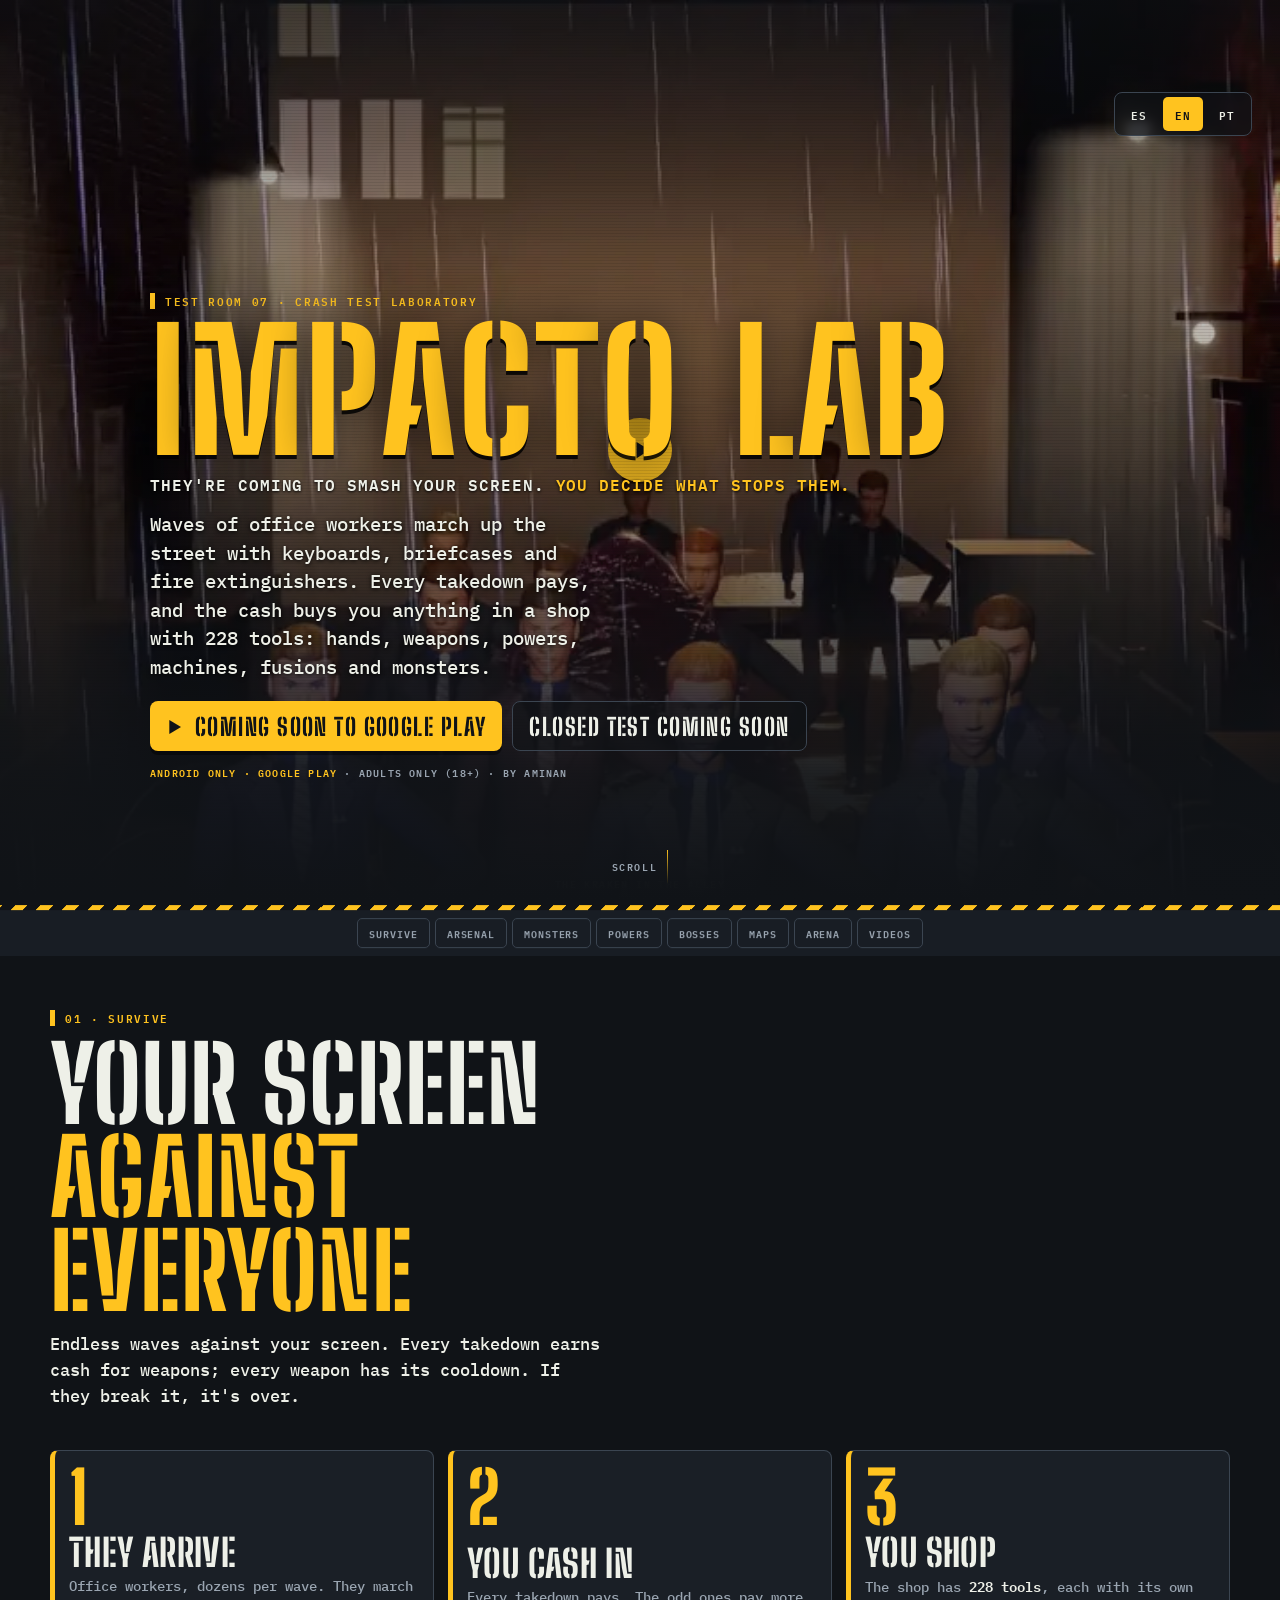
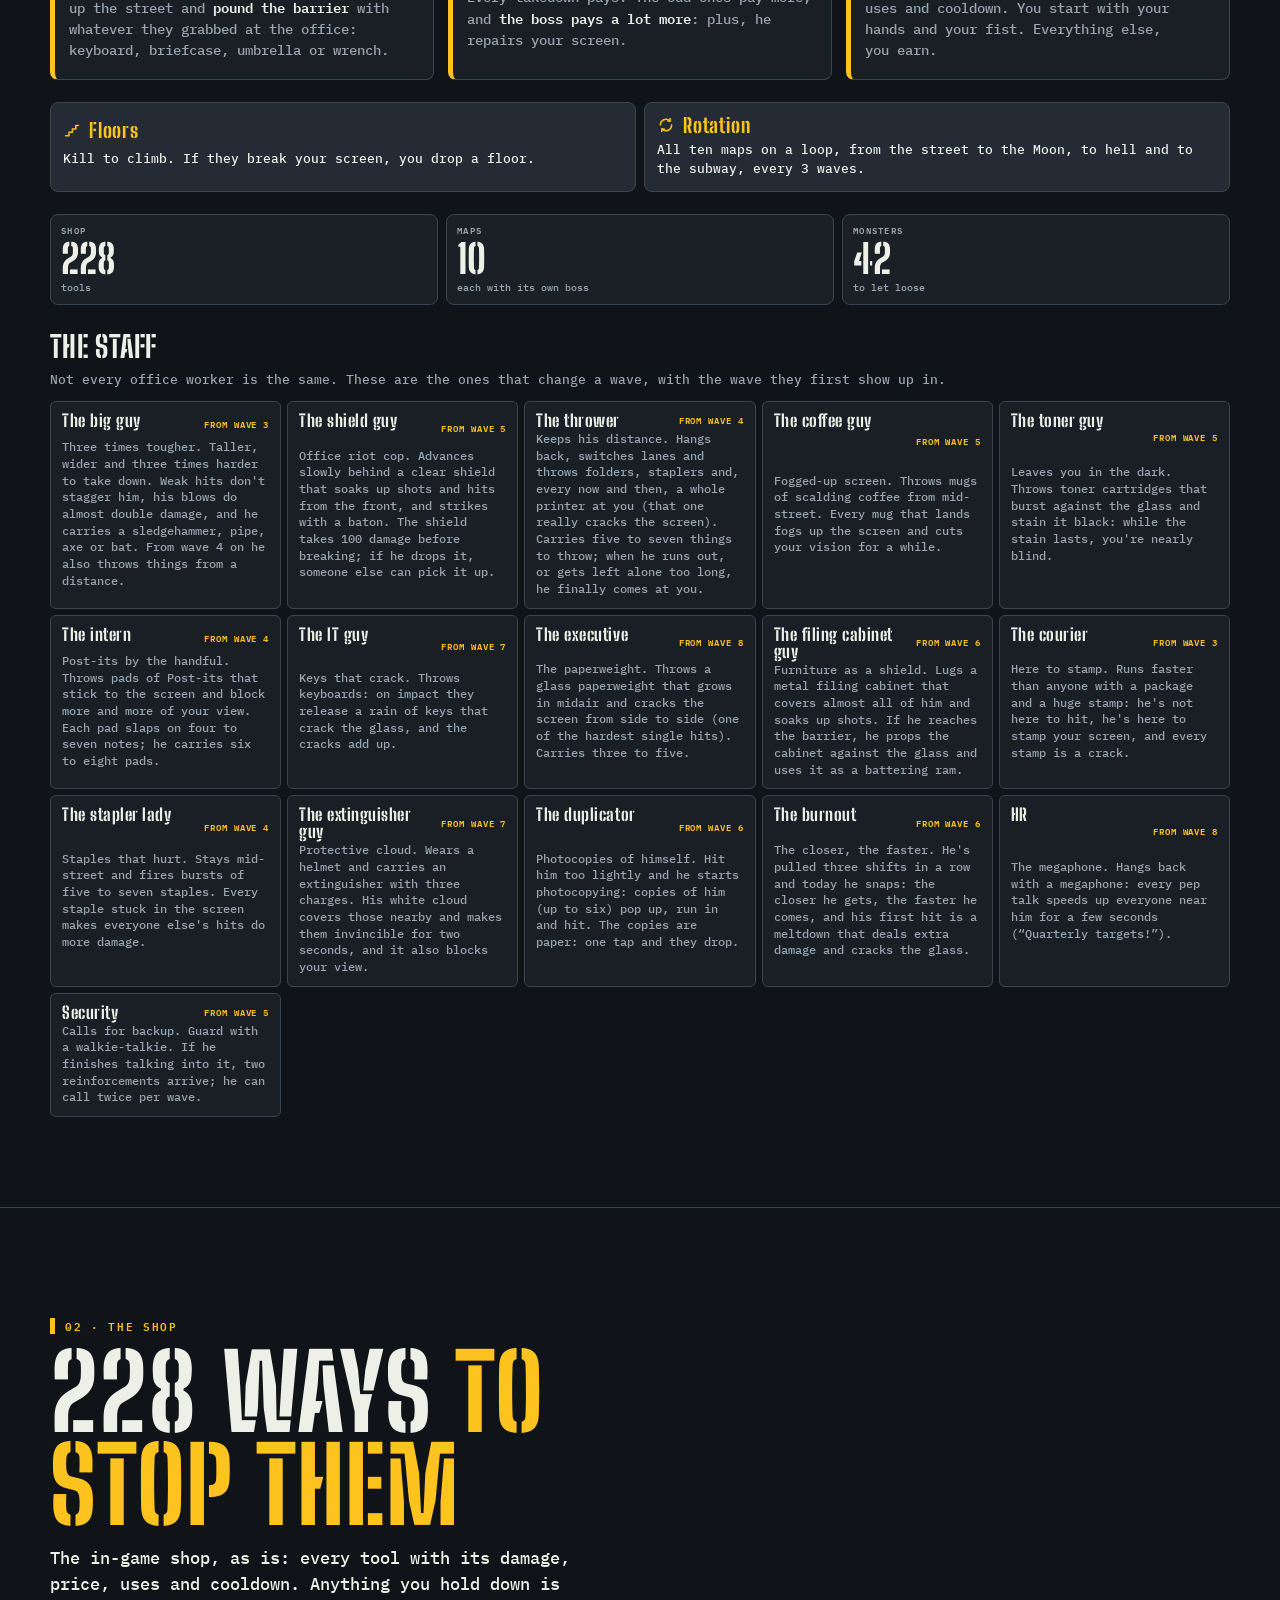
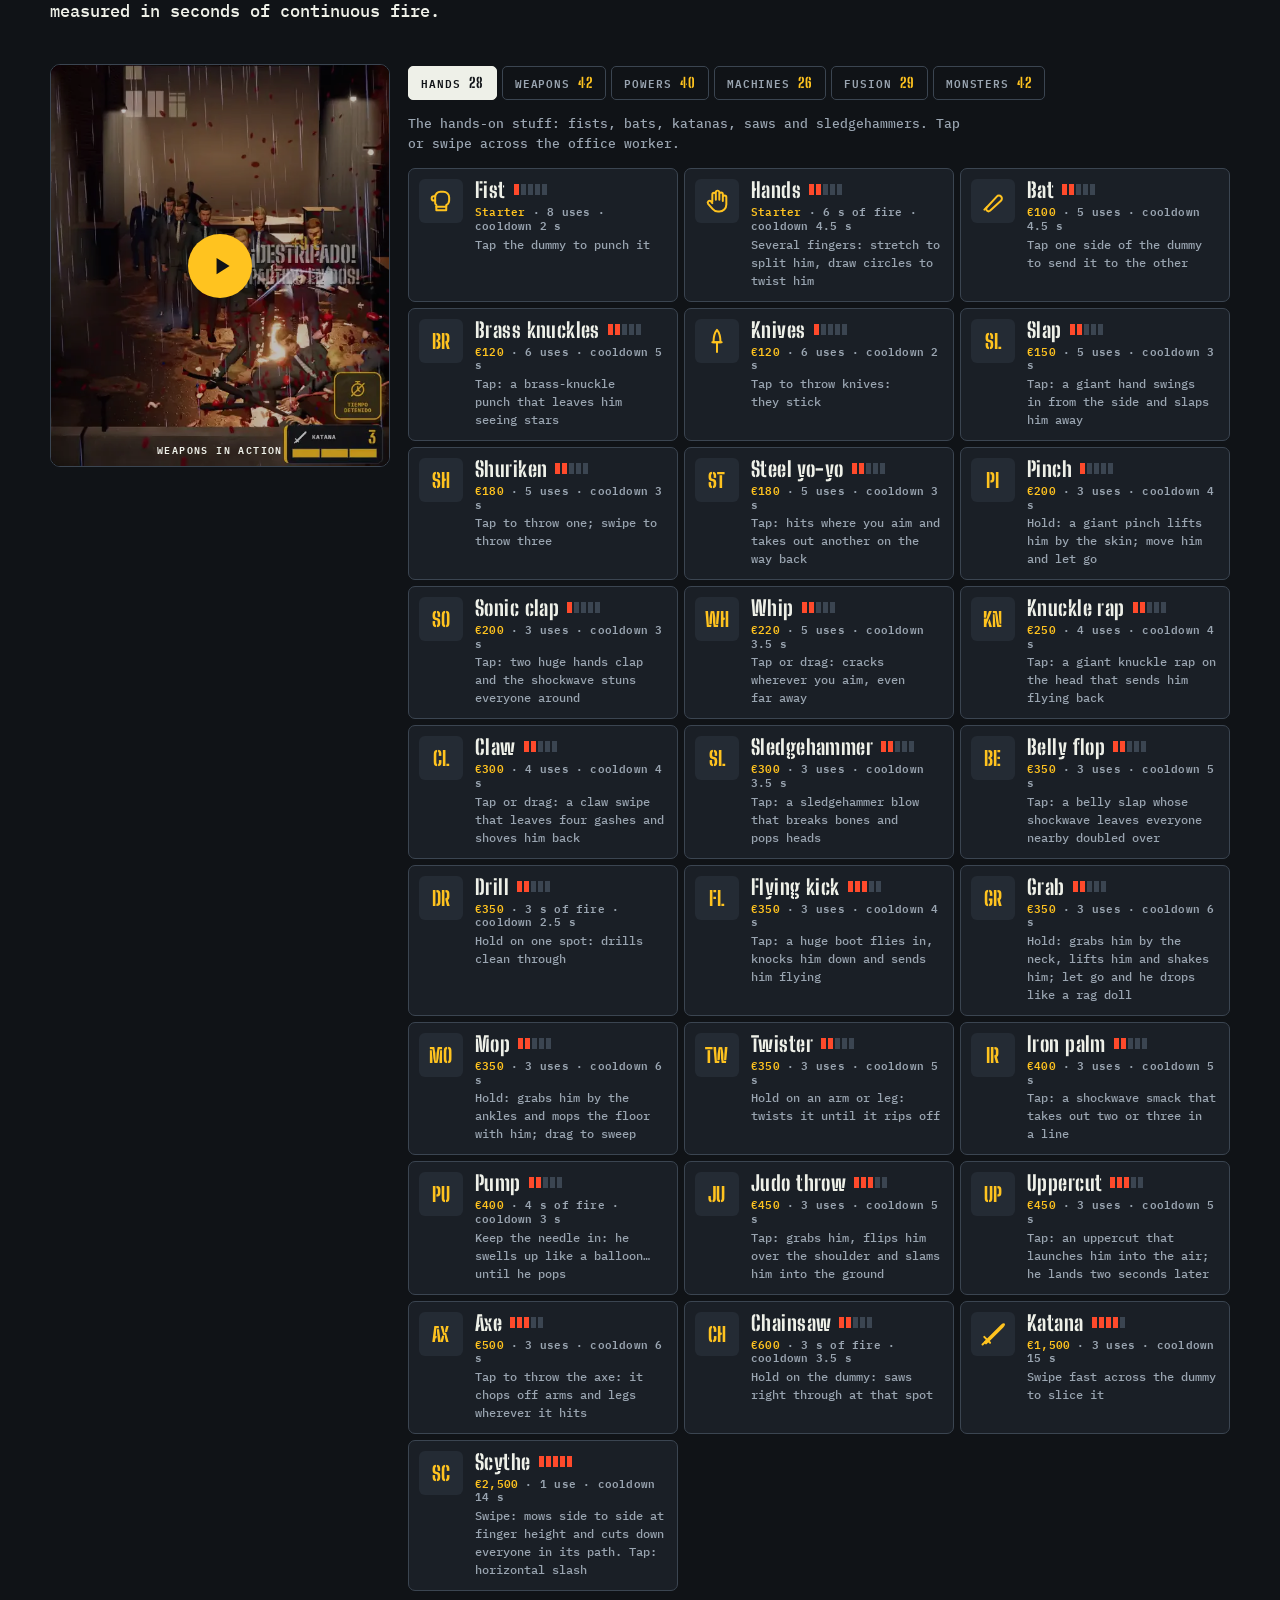
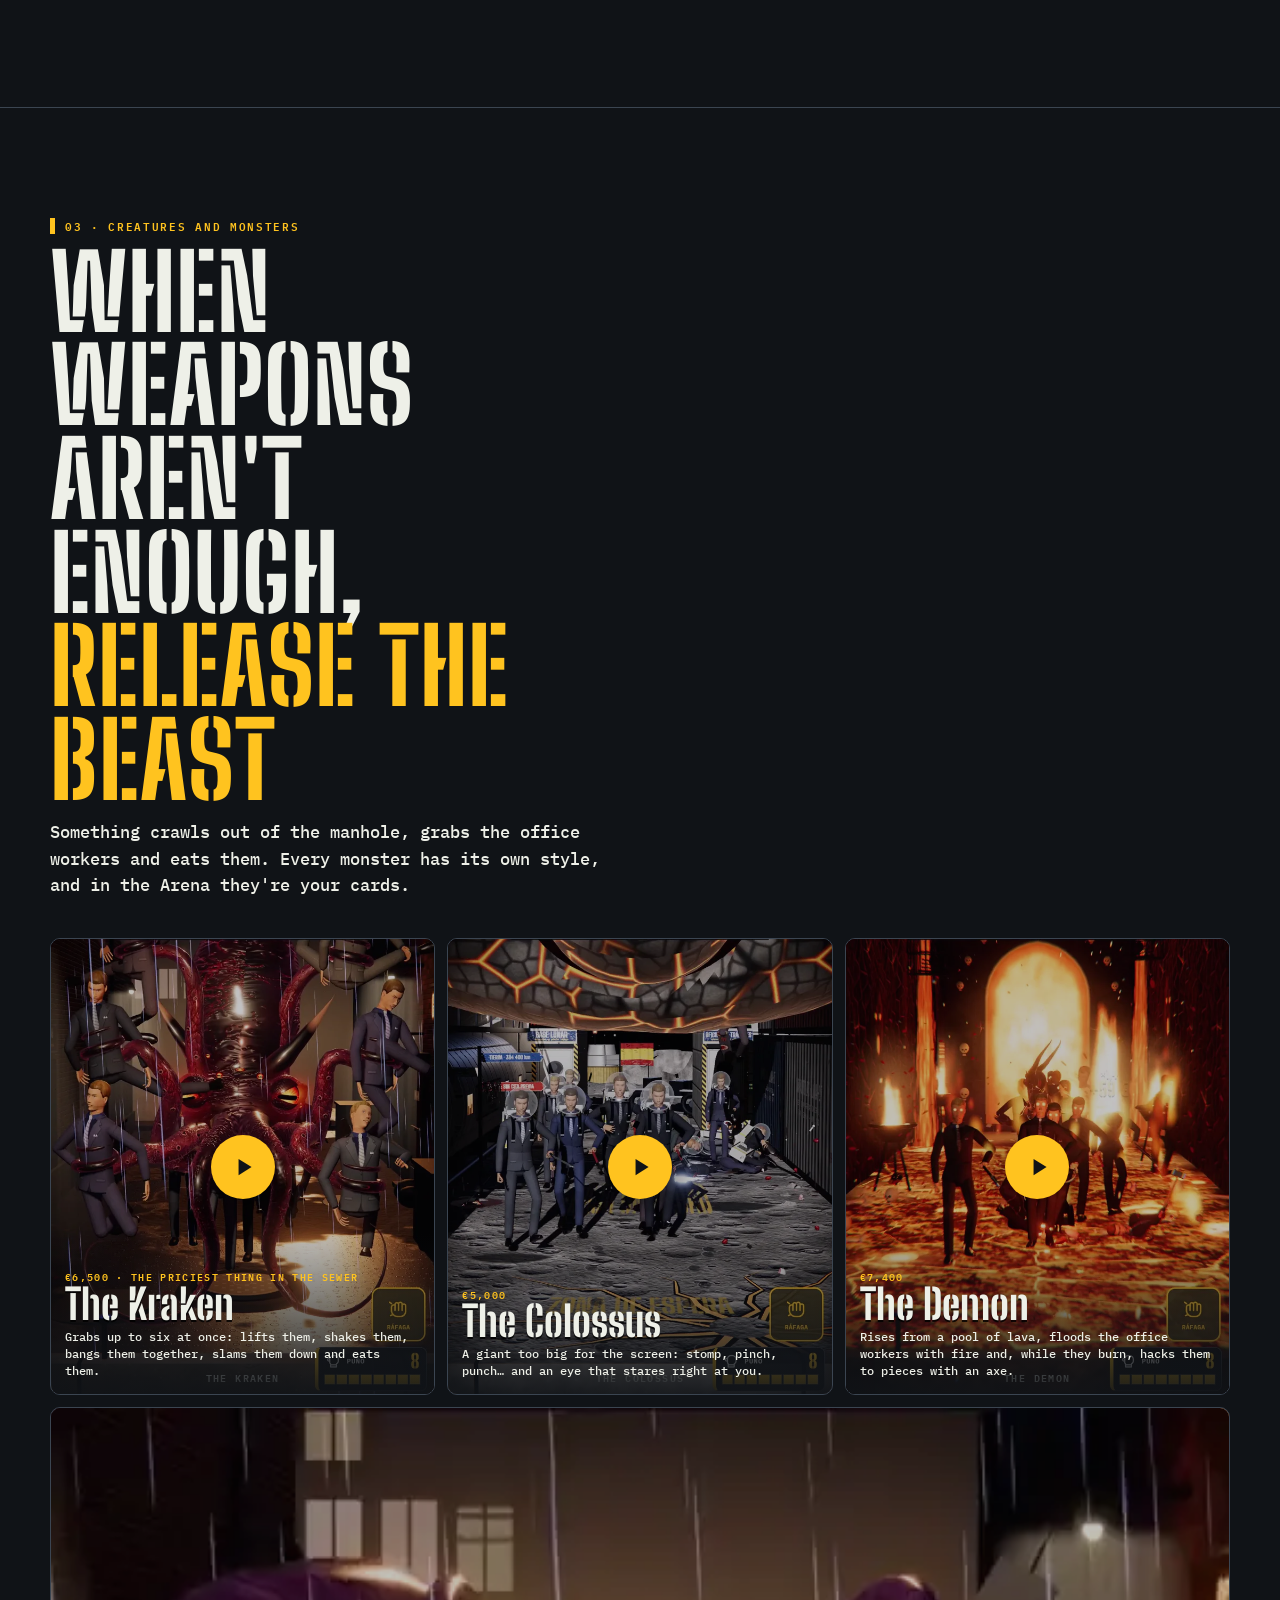
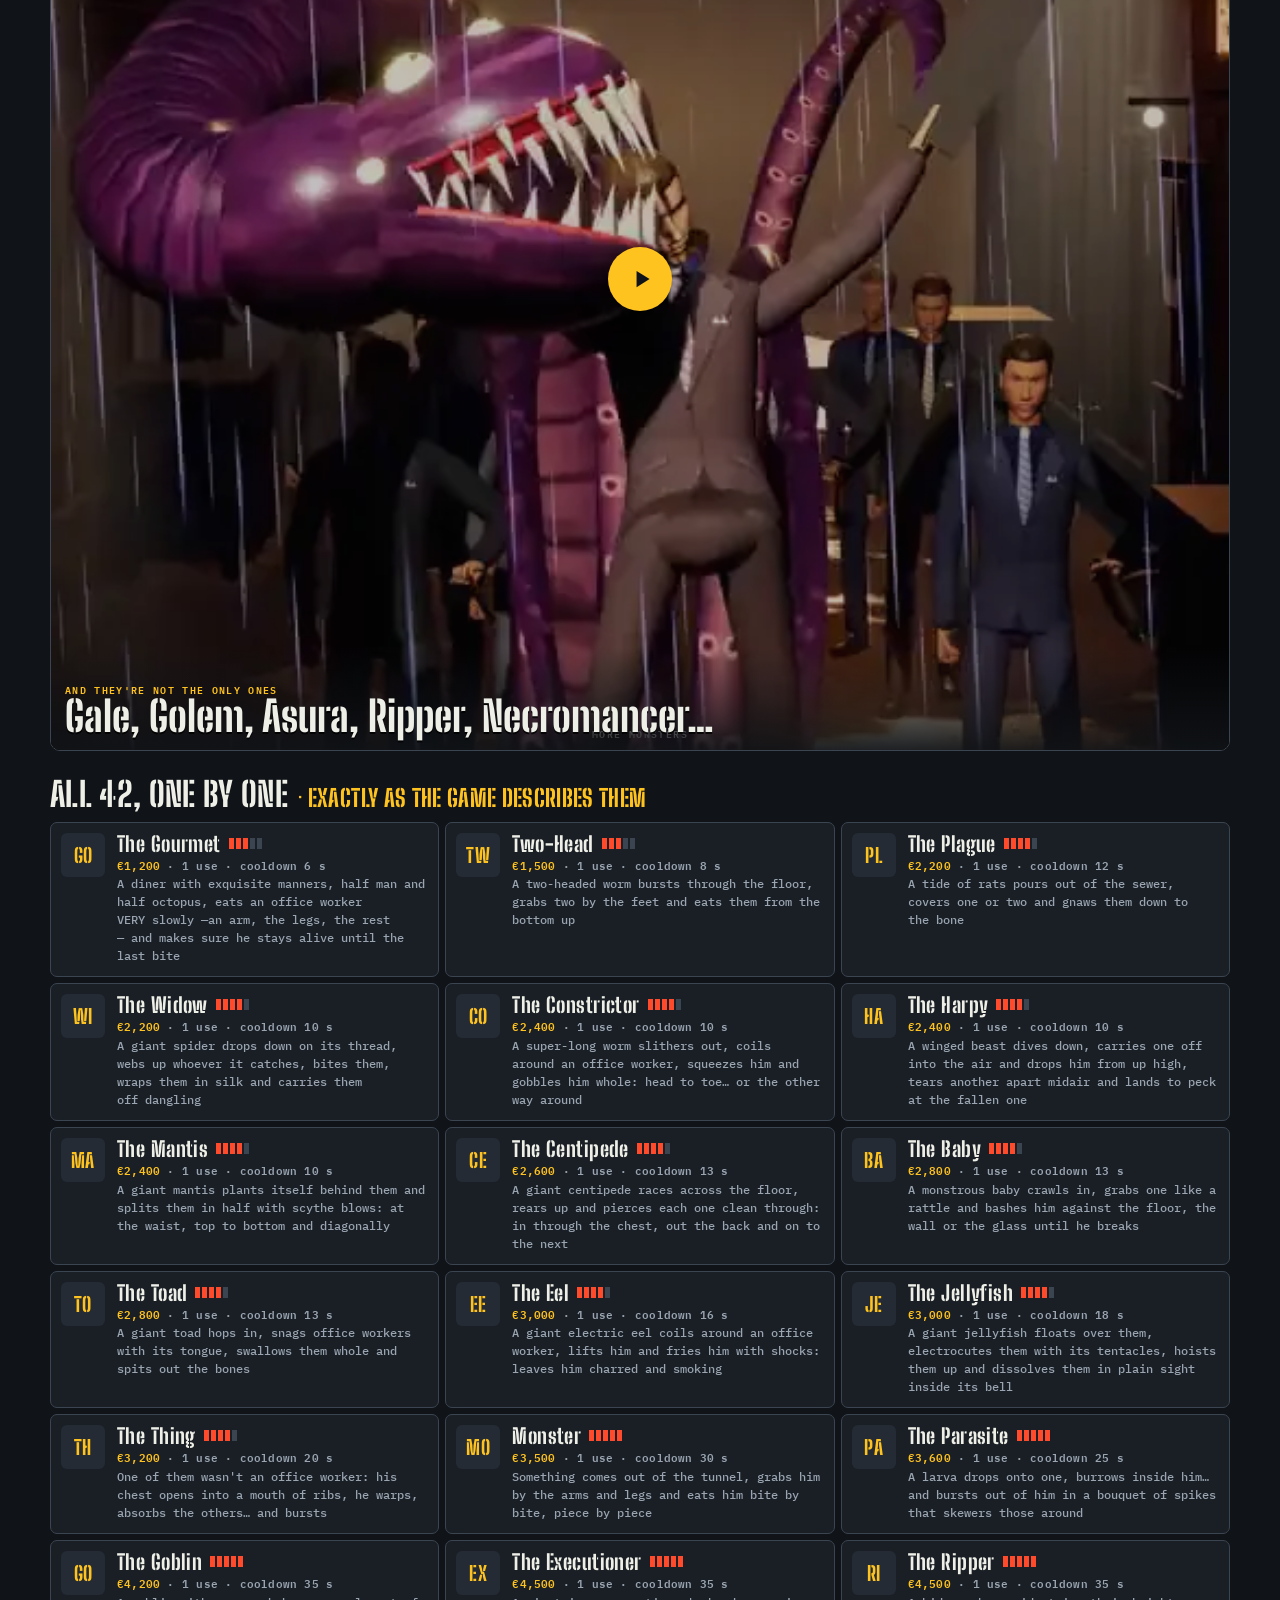
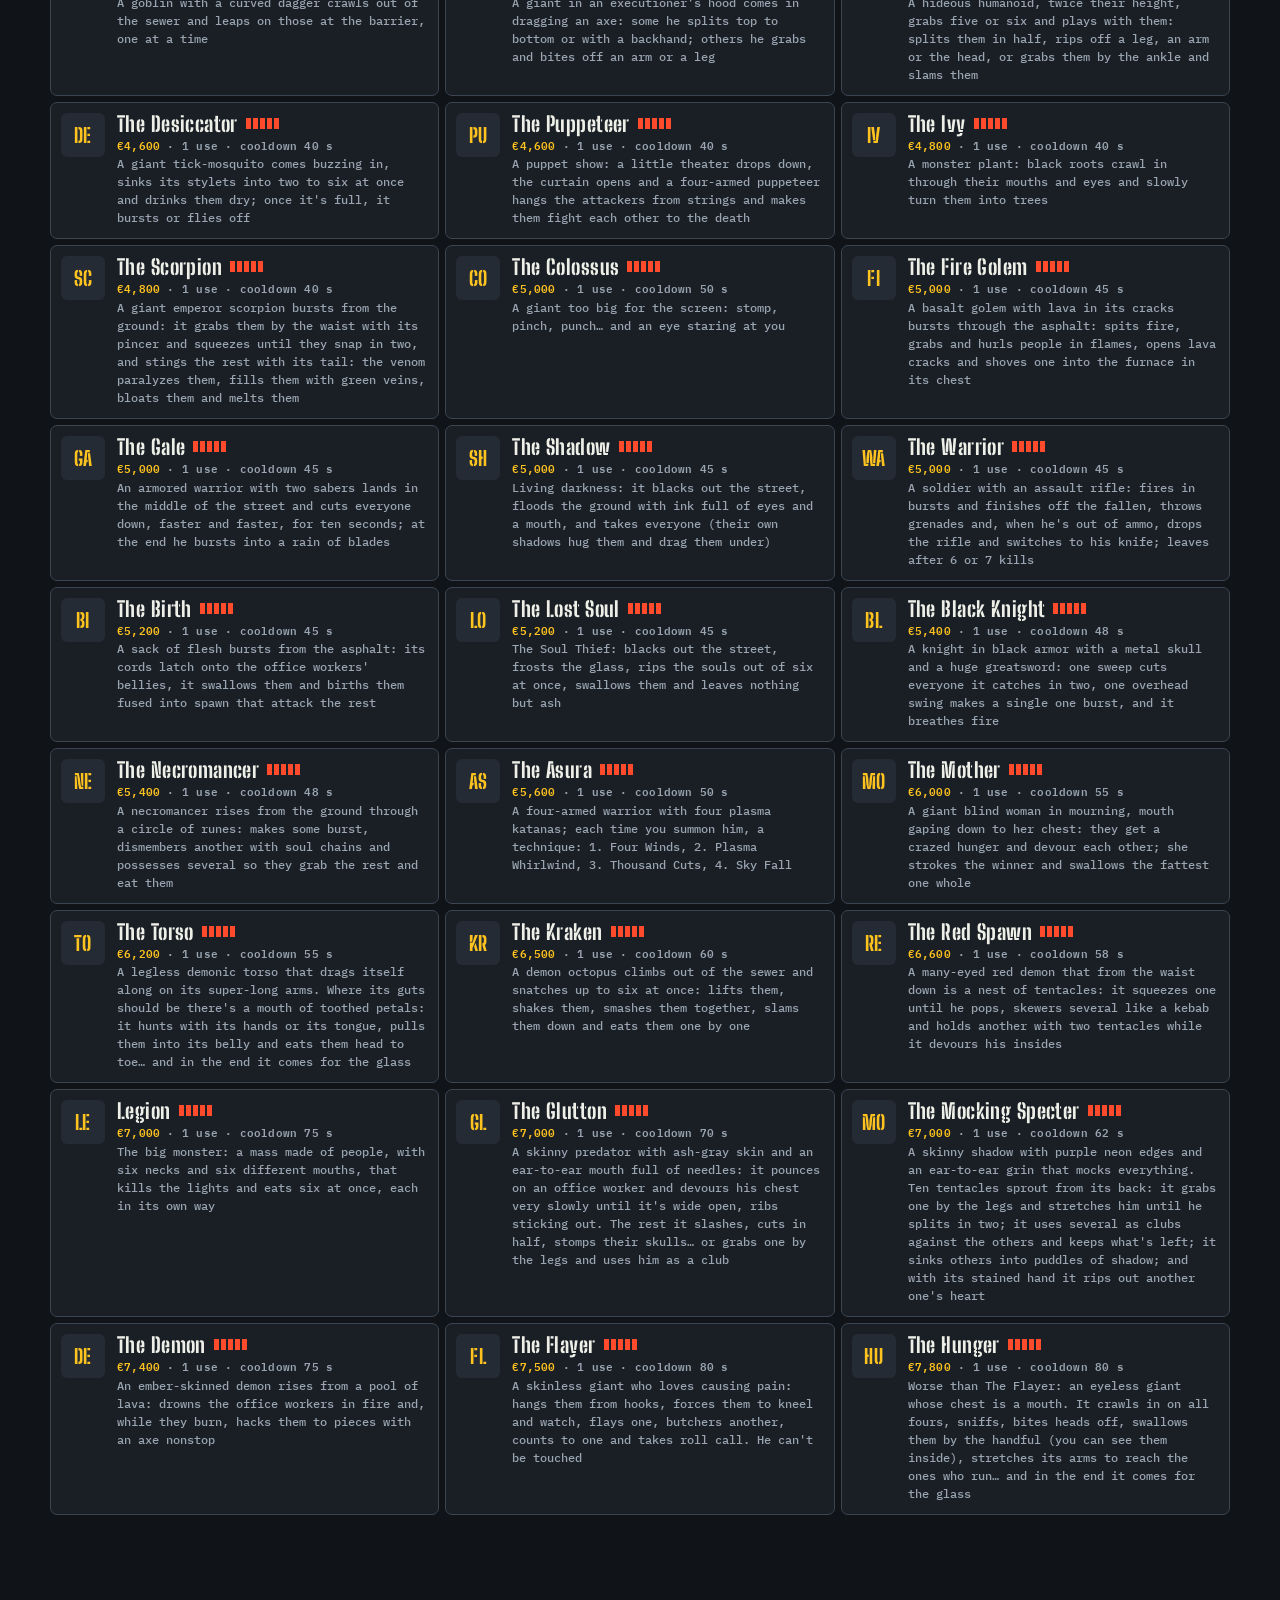
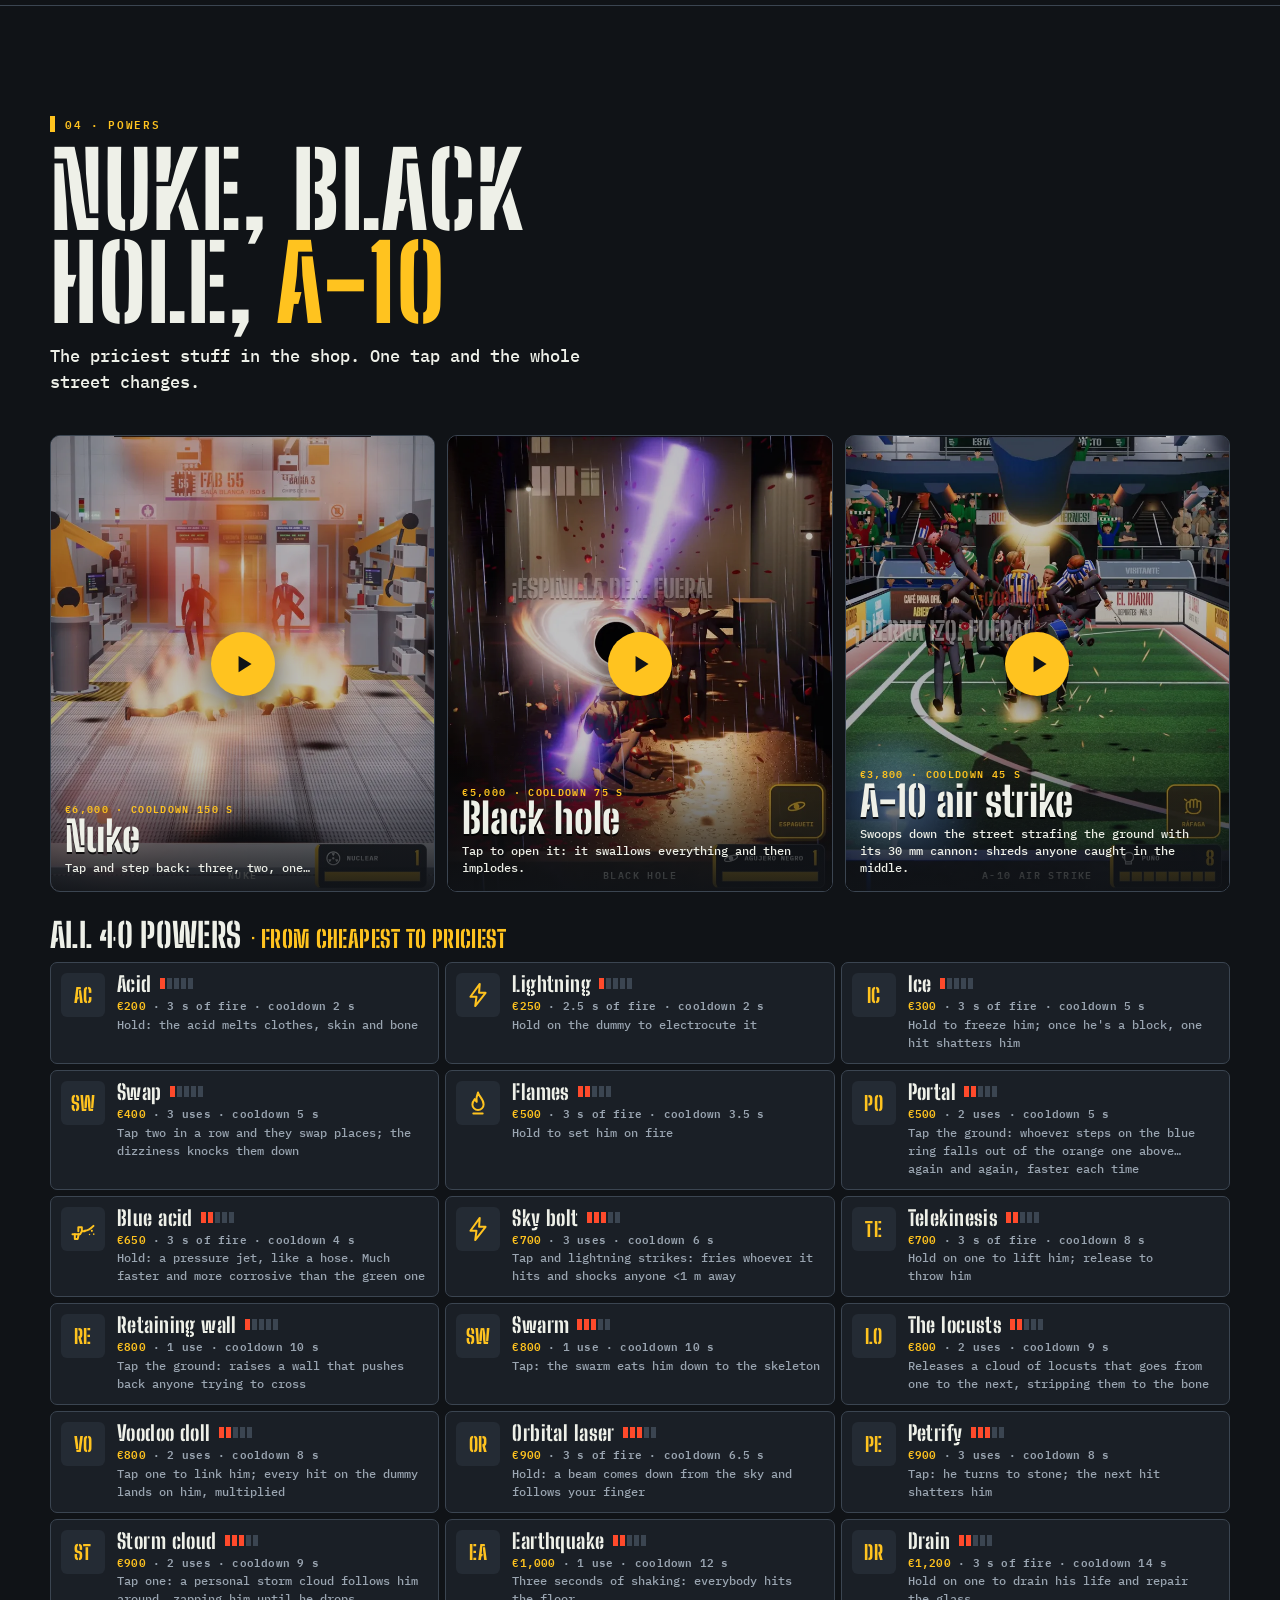
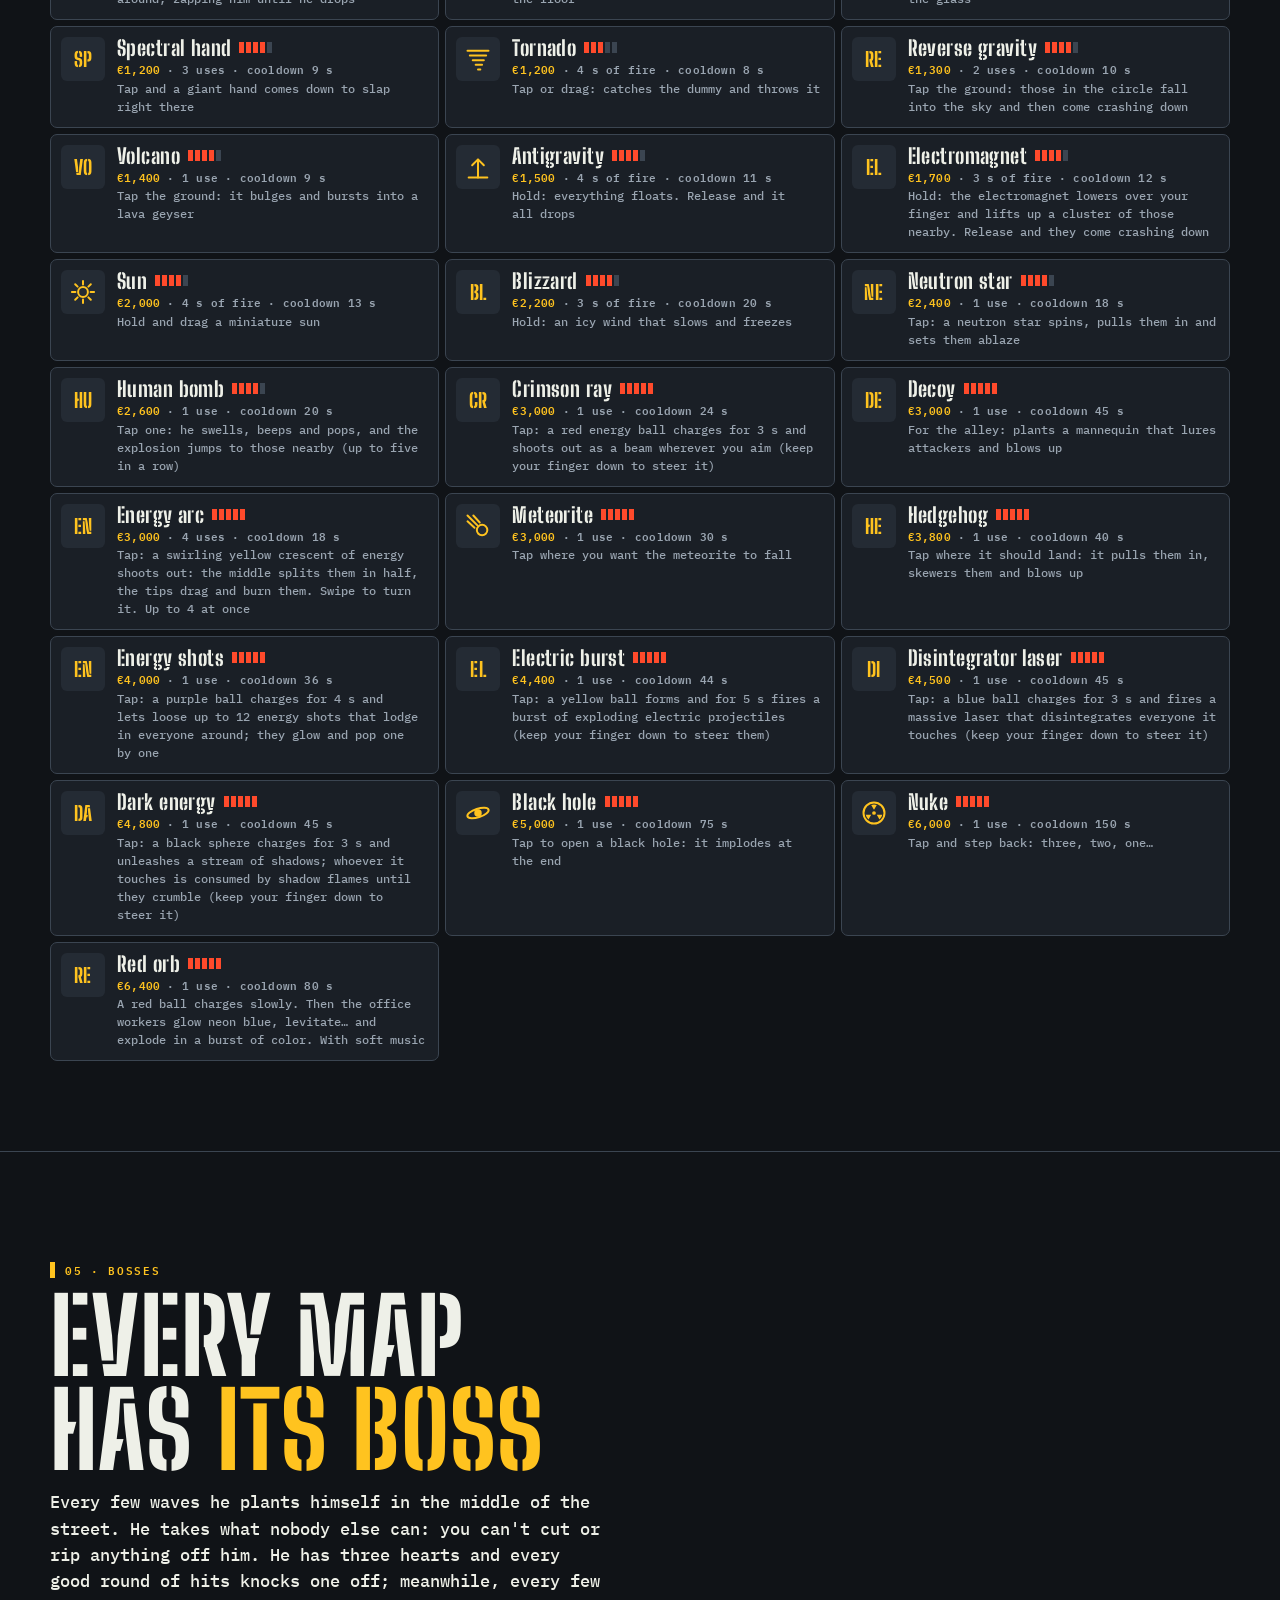
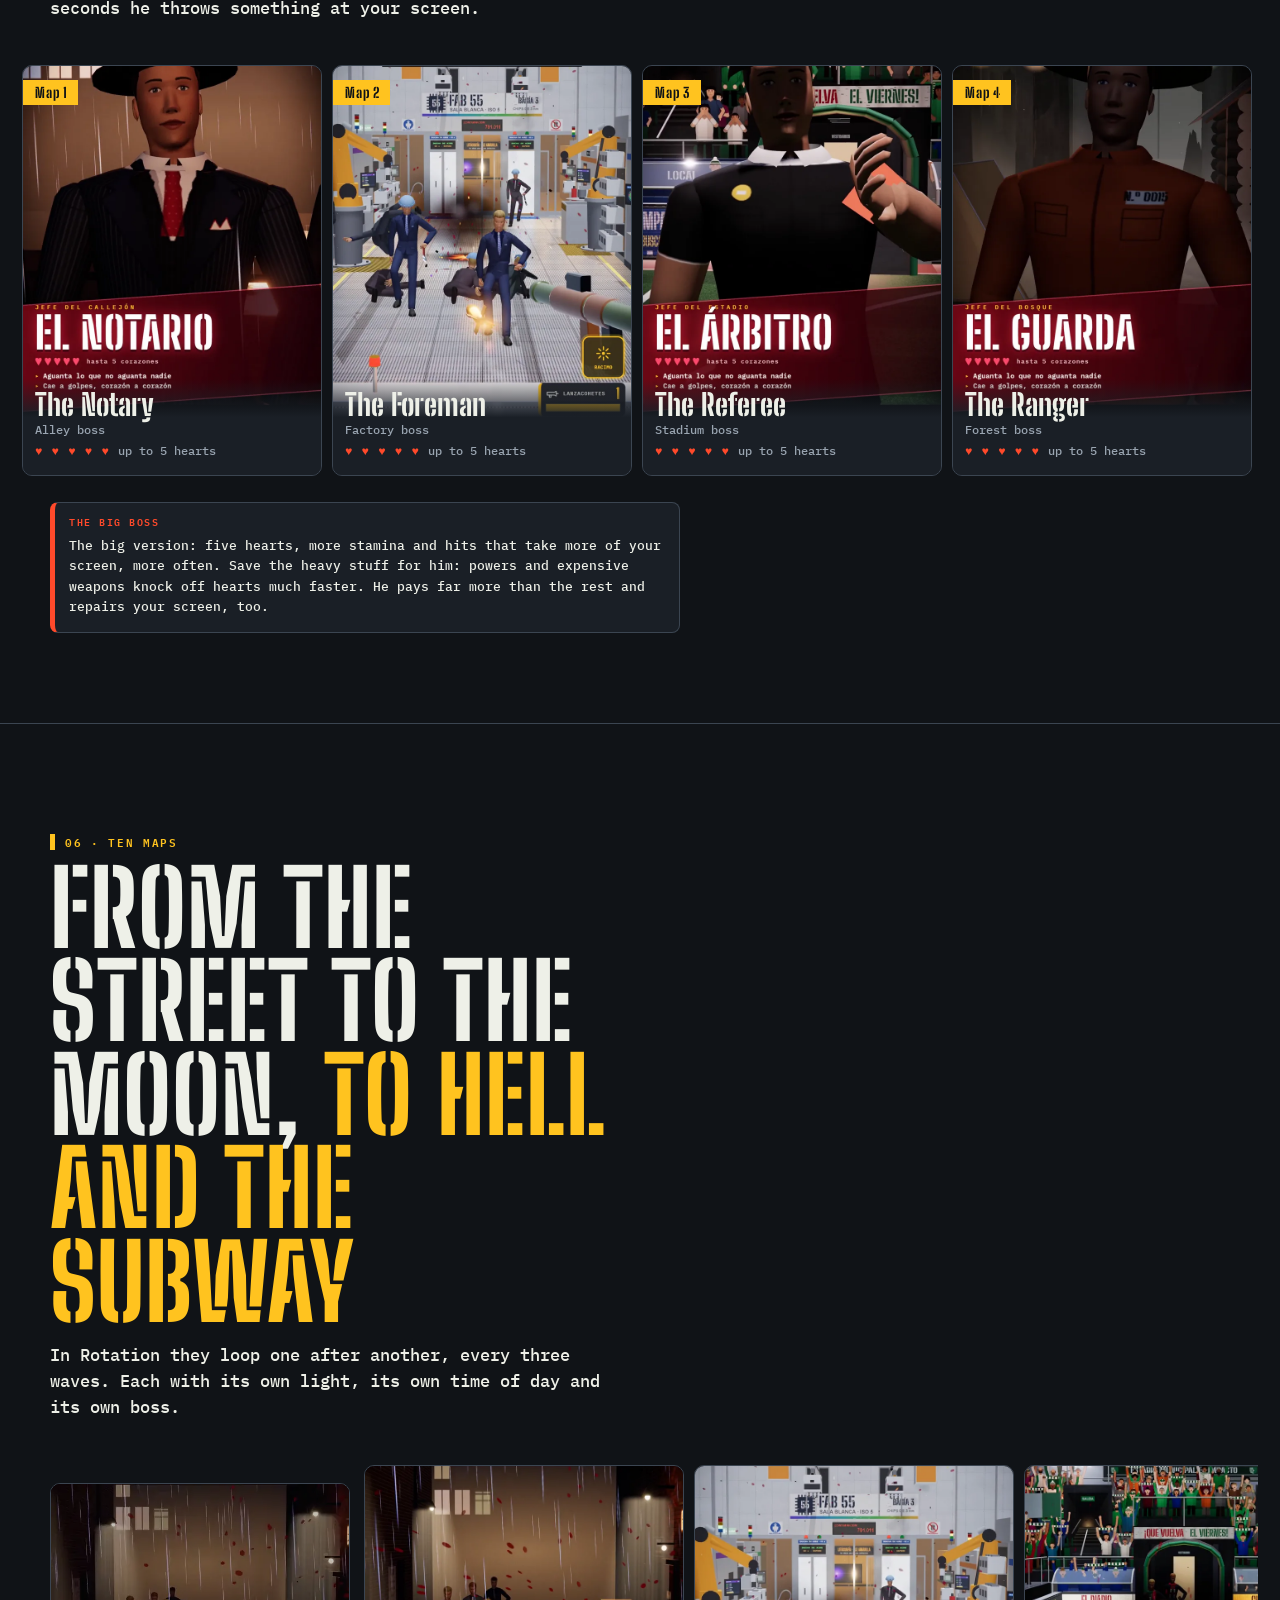
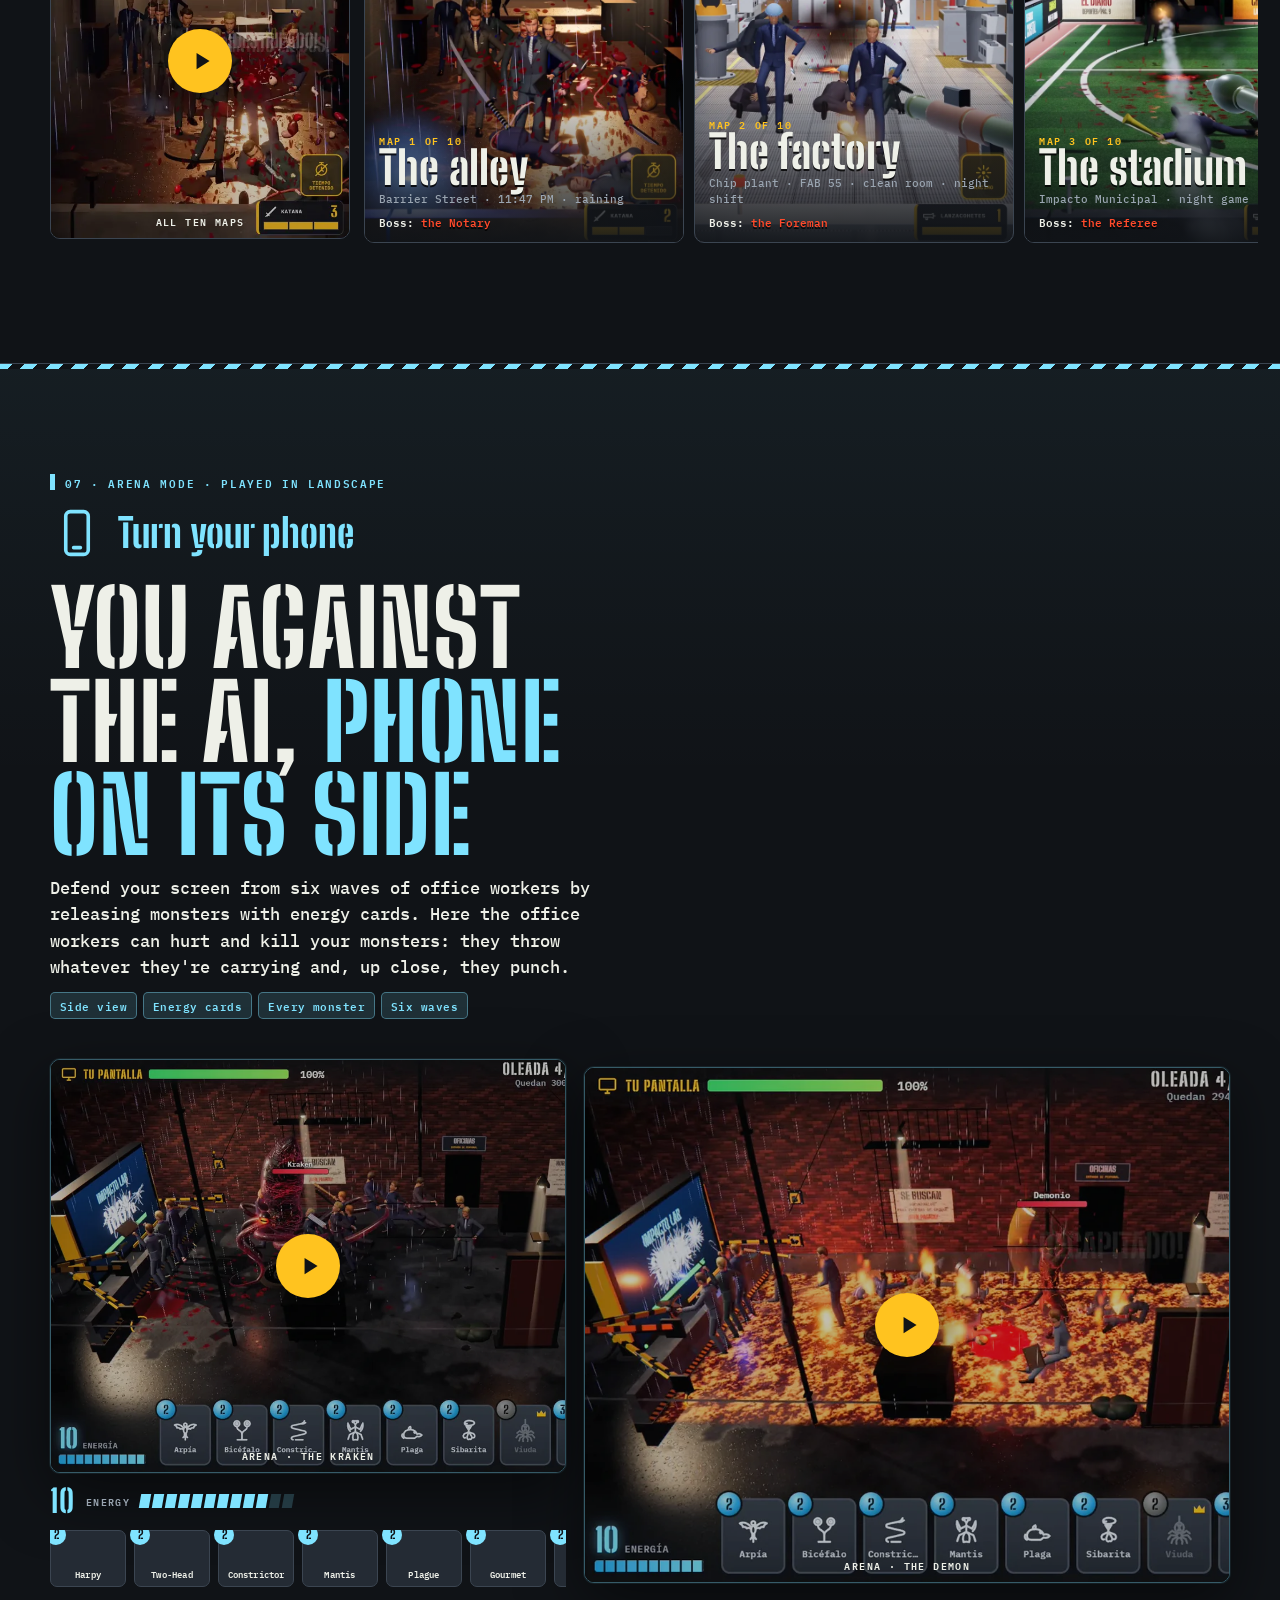
==== commit 89117b91: "Impacto Lab es solo Android: «Solo Android · Google Play» en la portada, en la llamada final y junto" ====
--- a/en/index.html
+++ b/en/index.html
@@ -133,7 +133,7 @@
       <span class="cta"><svg viewBox="0 0 24 24" aria-hidden="true"><path d="M4 3.5v17l14-8.5z"/></svg>Coming soon to Google Play</span>
       <span class="cta ghost">Closed test coming soon</span>
     </div>
-    <p class="fine">Android · Adults only (18+) · By Aminan</p>
+    <p class="fine"><strong>Android only · Google Play</strong> · Adults only (18+) · By Aminan</p>
   </div>
   <div class="scrollhint" aria-hidden="true"><span>Scroll</span><i></i></div>
 </section>
@@ -304,7 +304,7 @@
     </div>
   </div>
   <div class="wrap llamada" id="descargar">
-    <p class="big rv">Impacto Lab is coming to Android. <em>Soon on Google Play.</em></p>
+    <p class="big rv">Impacto Lab is coming to Android only. <em>Soon on Google Play.</em></p>
     <div class="ctas rv d1">
       <span class="cta"><svg viewBox="0 0 24 24" aria-hidden="true"><path d="M4 3.5v17l14-8.5z"/></svg>Coming soon to Google Play</span>
       <span class="cta ghost">Closed test coming soon</span>
@@ -313,6 +313,7 @@
       <h3>Notify me</h3>
       <p>Leave your email and we'll write to you the day it launches on Google Play and when the closed test opens. Nothing else.</p>
       <a class="cta off" data-waitlist aria-disabled="true" target="_blank" rel="noopener"><svg viewBox="0 0 24 24" aria-hidden="true"><path d="M3.5 6.5h17v11h-17z"/><path d="M3.5 6.5l8.5 7 8.5-7"/></svg>Sign me up</a>
+      <small class="plat"><strong>Android only · Google Play.</strong> There's no iPhone version.</small>
       <small data-waitlist-off>The sign-up form opens in a few days.</small>
       <small>Opens an external form. <a href="../privacidad/#lista-de-espera">What we do with your email</a> (in Spanish).</small>
     </div>
--- a/css/style.css
+++ b/css/style.css
@@ -397,3 +397,6 @@
 .lista .cta.off{background:var(--plate);color:var(--mute);box-shadow:none;cursor:default}
 .lista small{font:600 10.5px/1.5 var(--mono);letter-spacing:.06em;color:var(--mute)}
 .lista small a{color:var(--paper)}
+/* solo Android (5-nov-2026): que nadie con iPhone se apunte creyendo que podrá jugar */
+.fine strong,.lista .plat strong{color:var(--safety);font-weight:600}
+.lista .plat{color:var(--paper)}
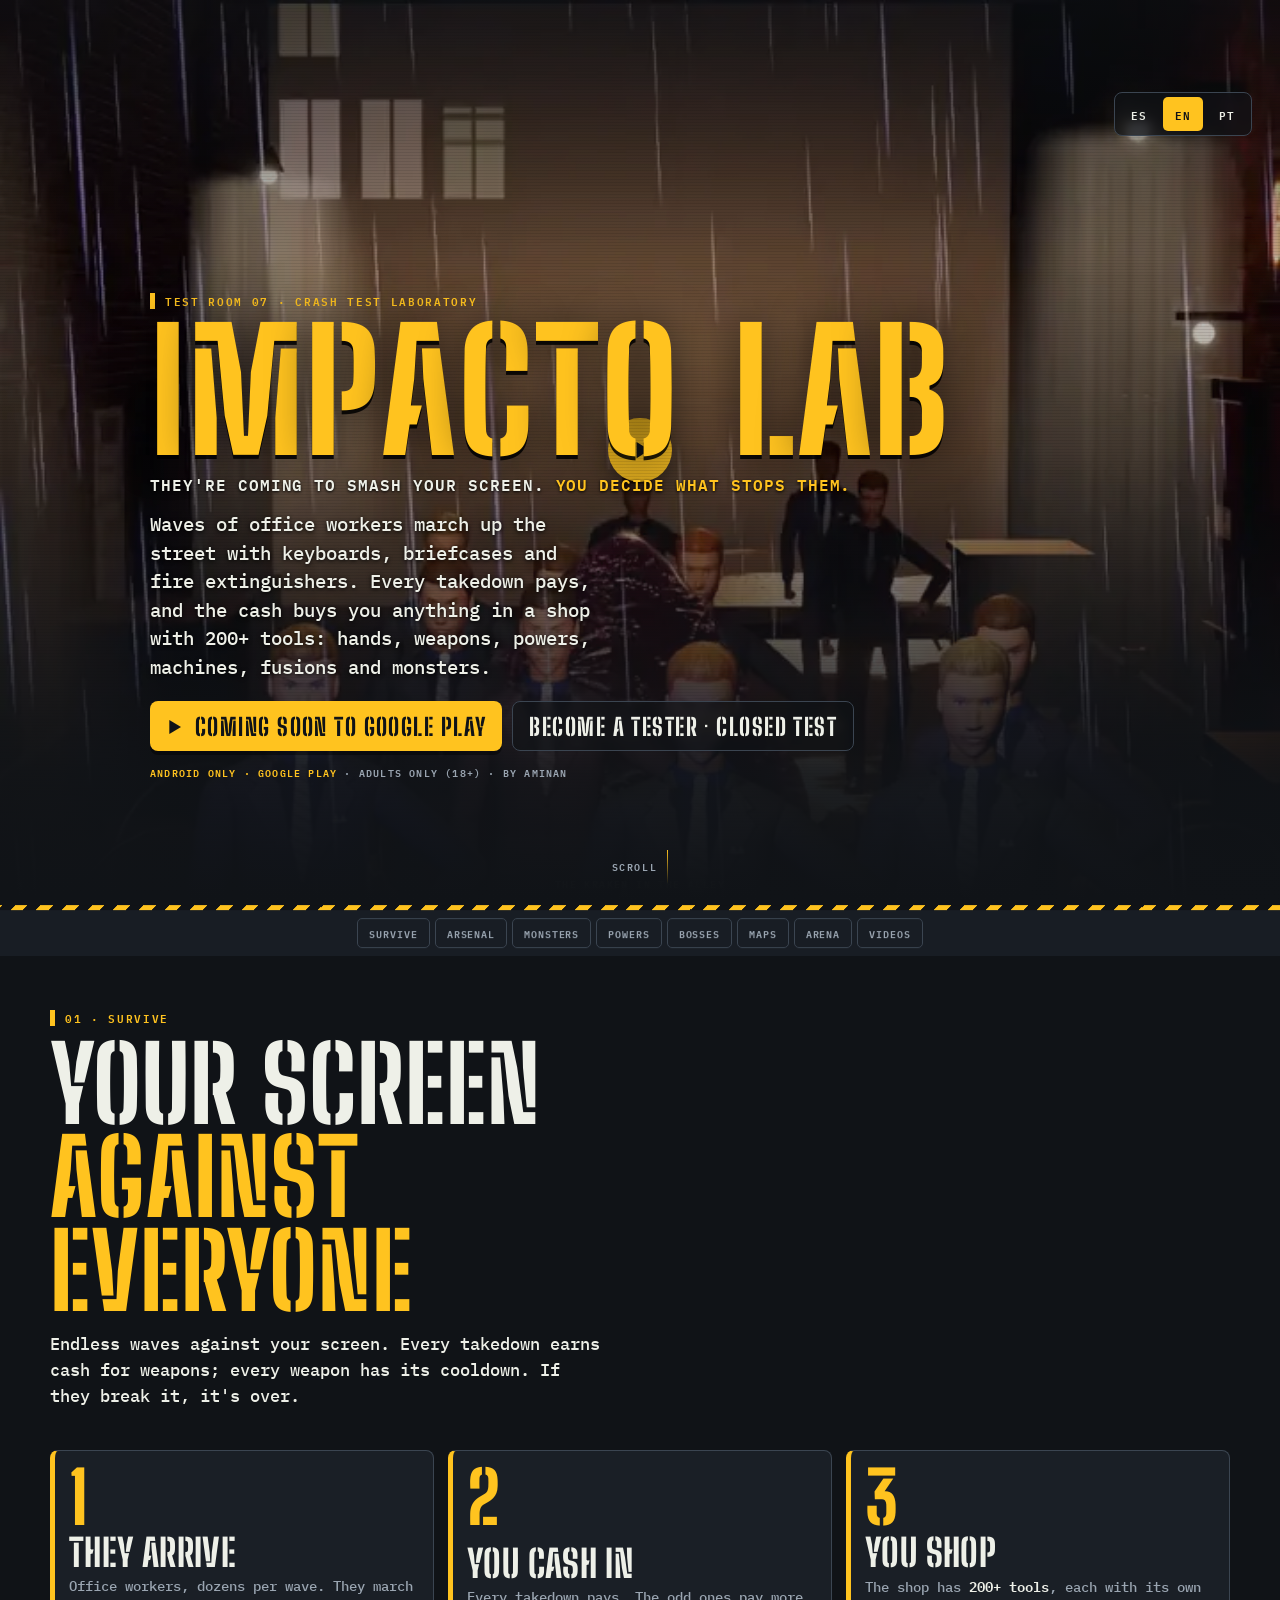
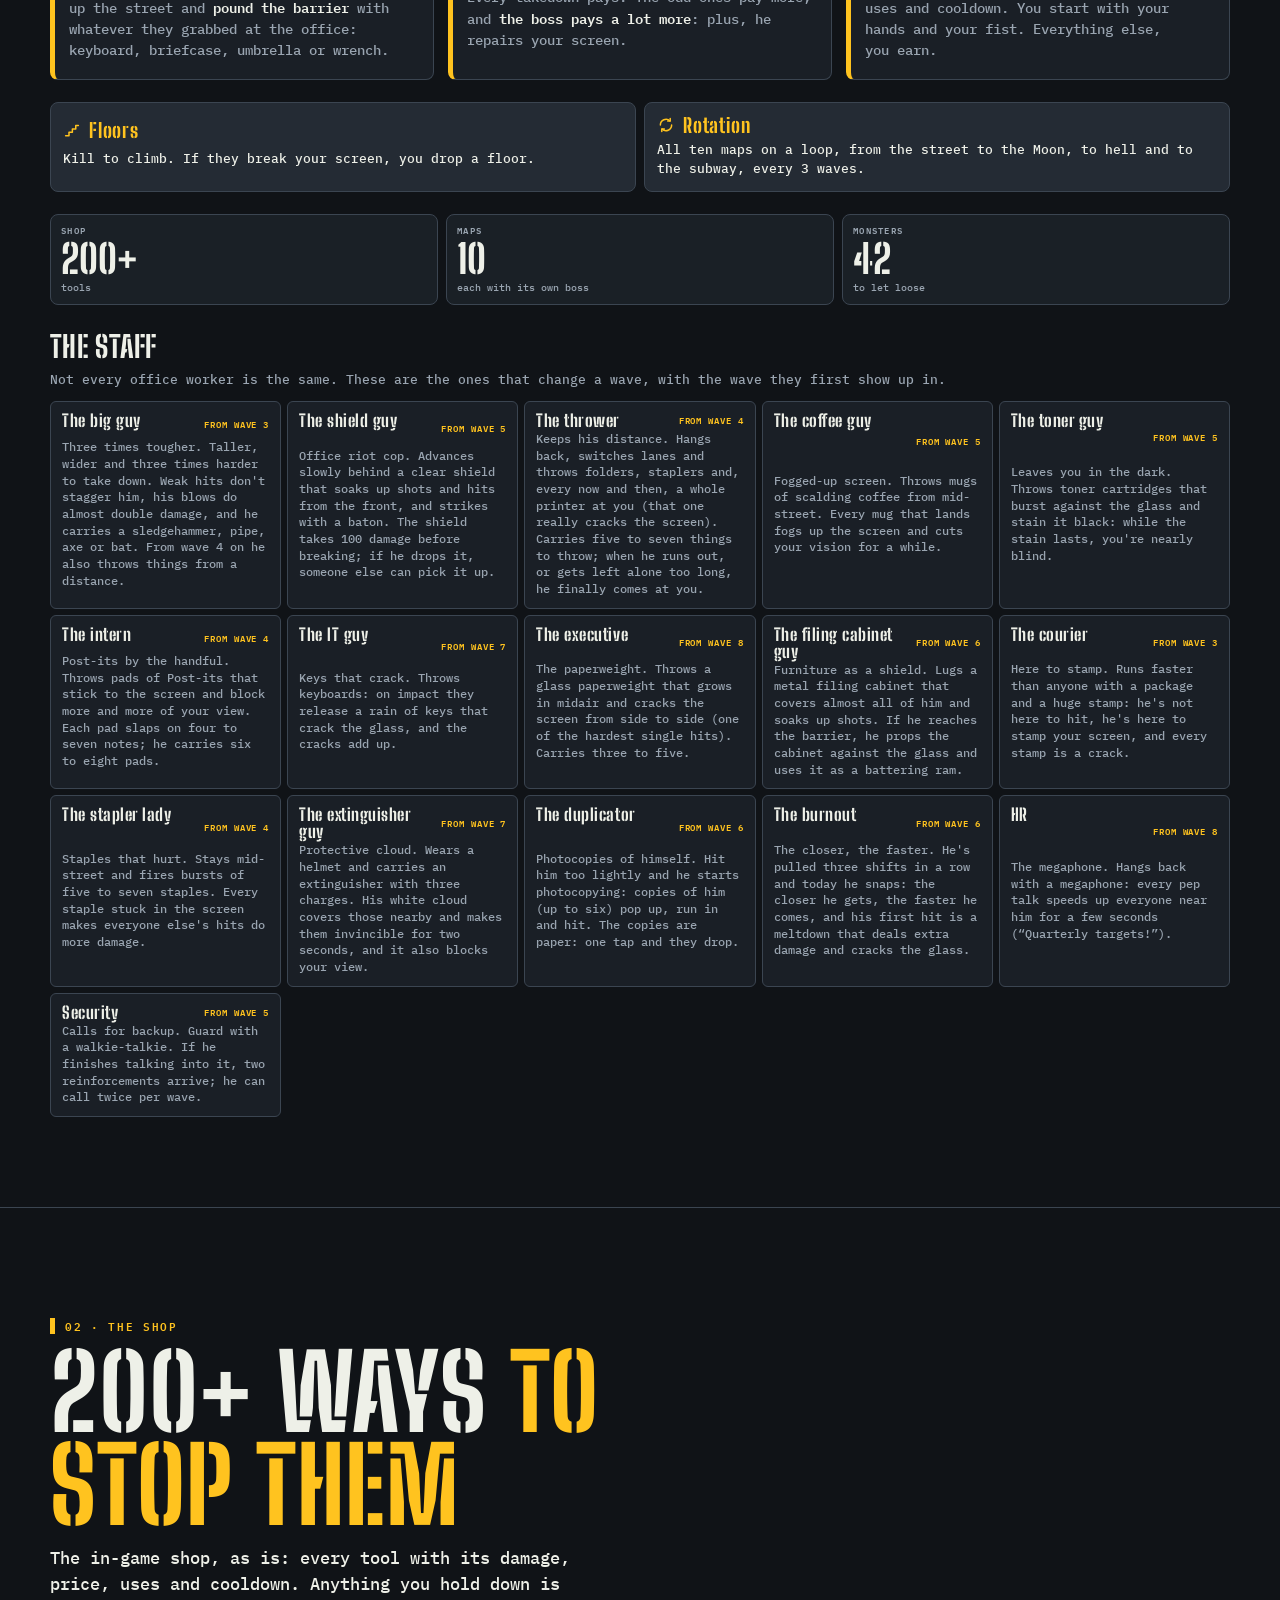
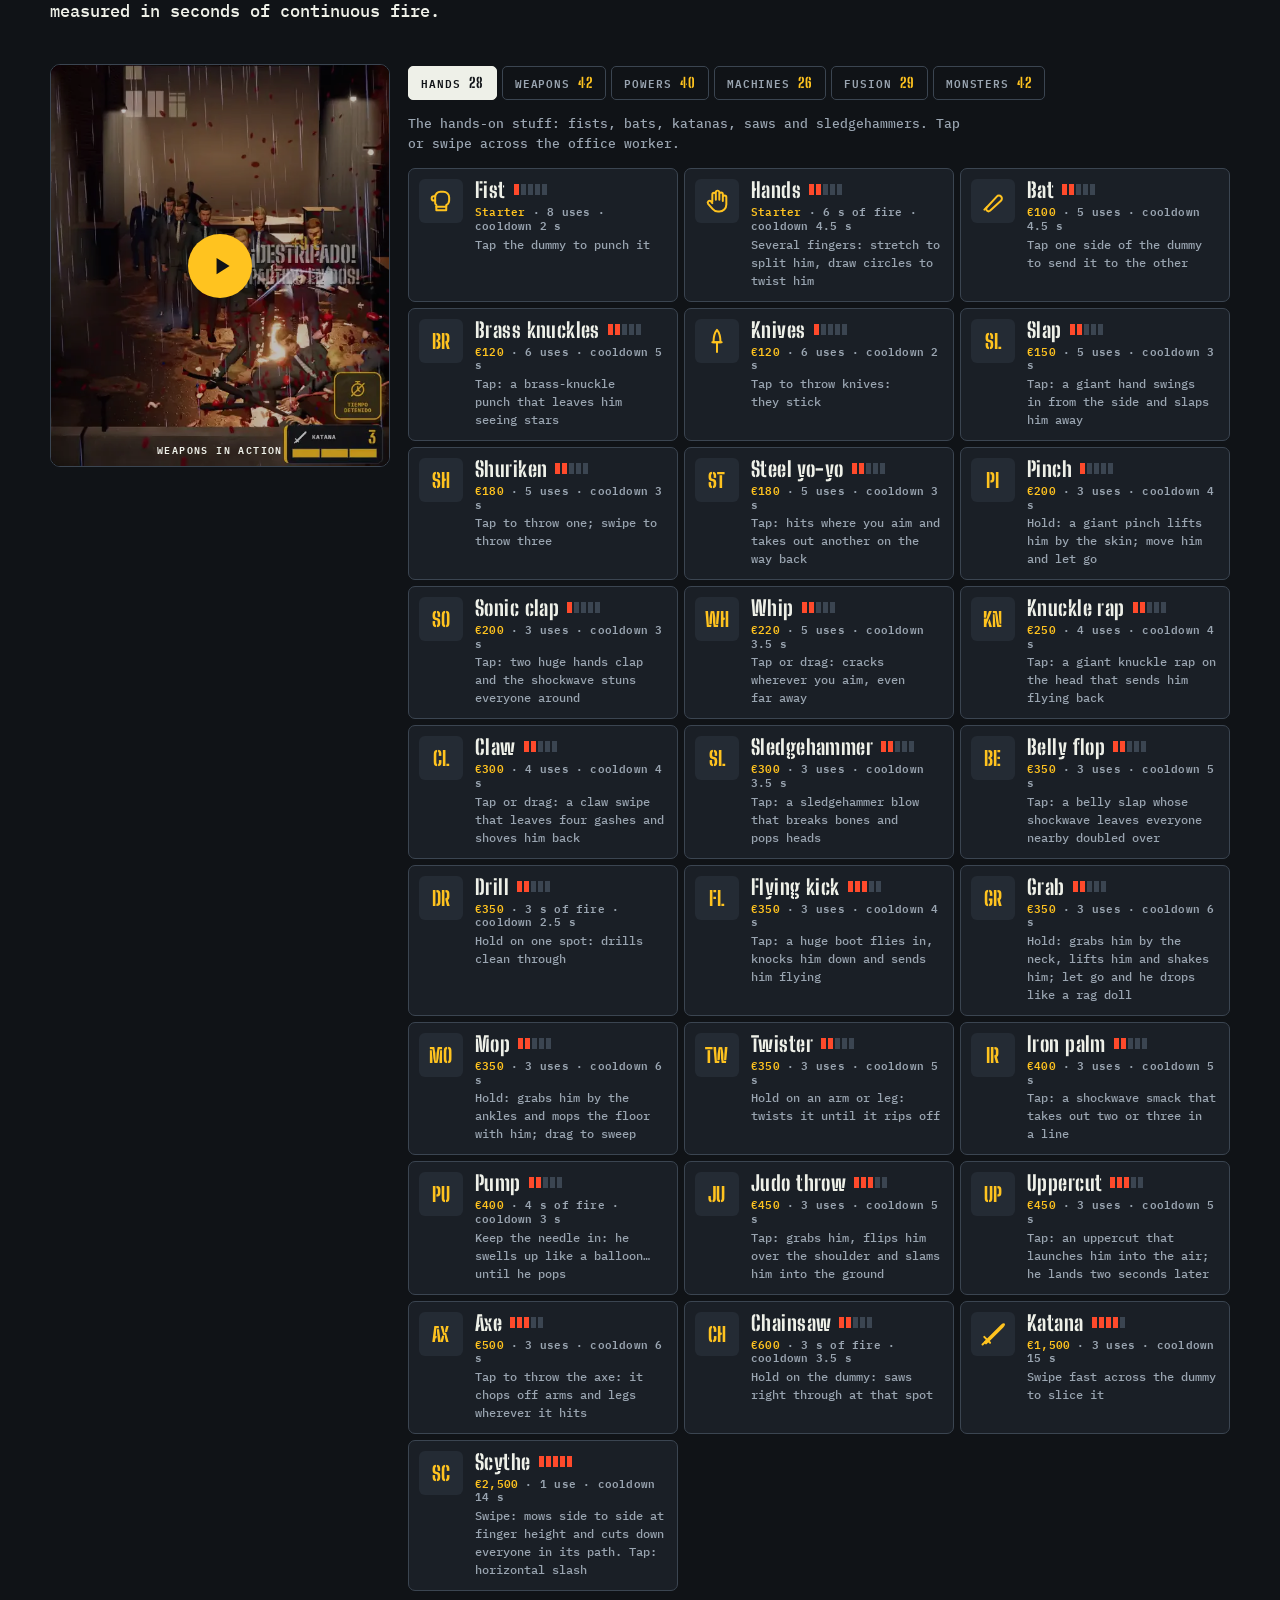
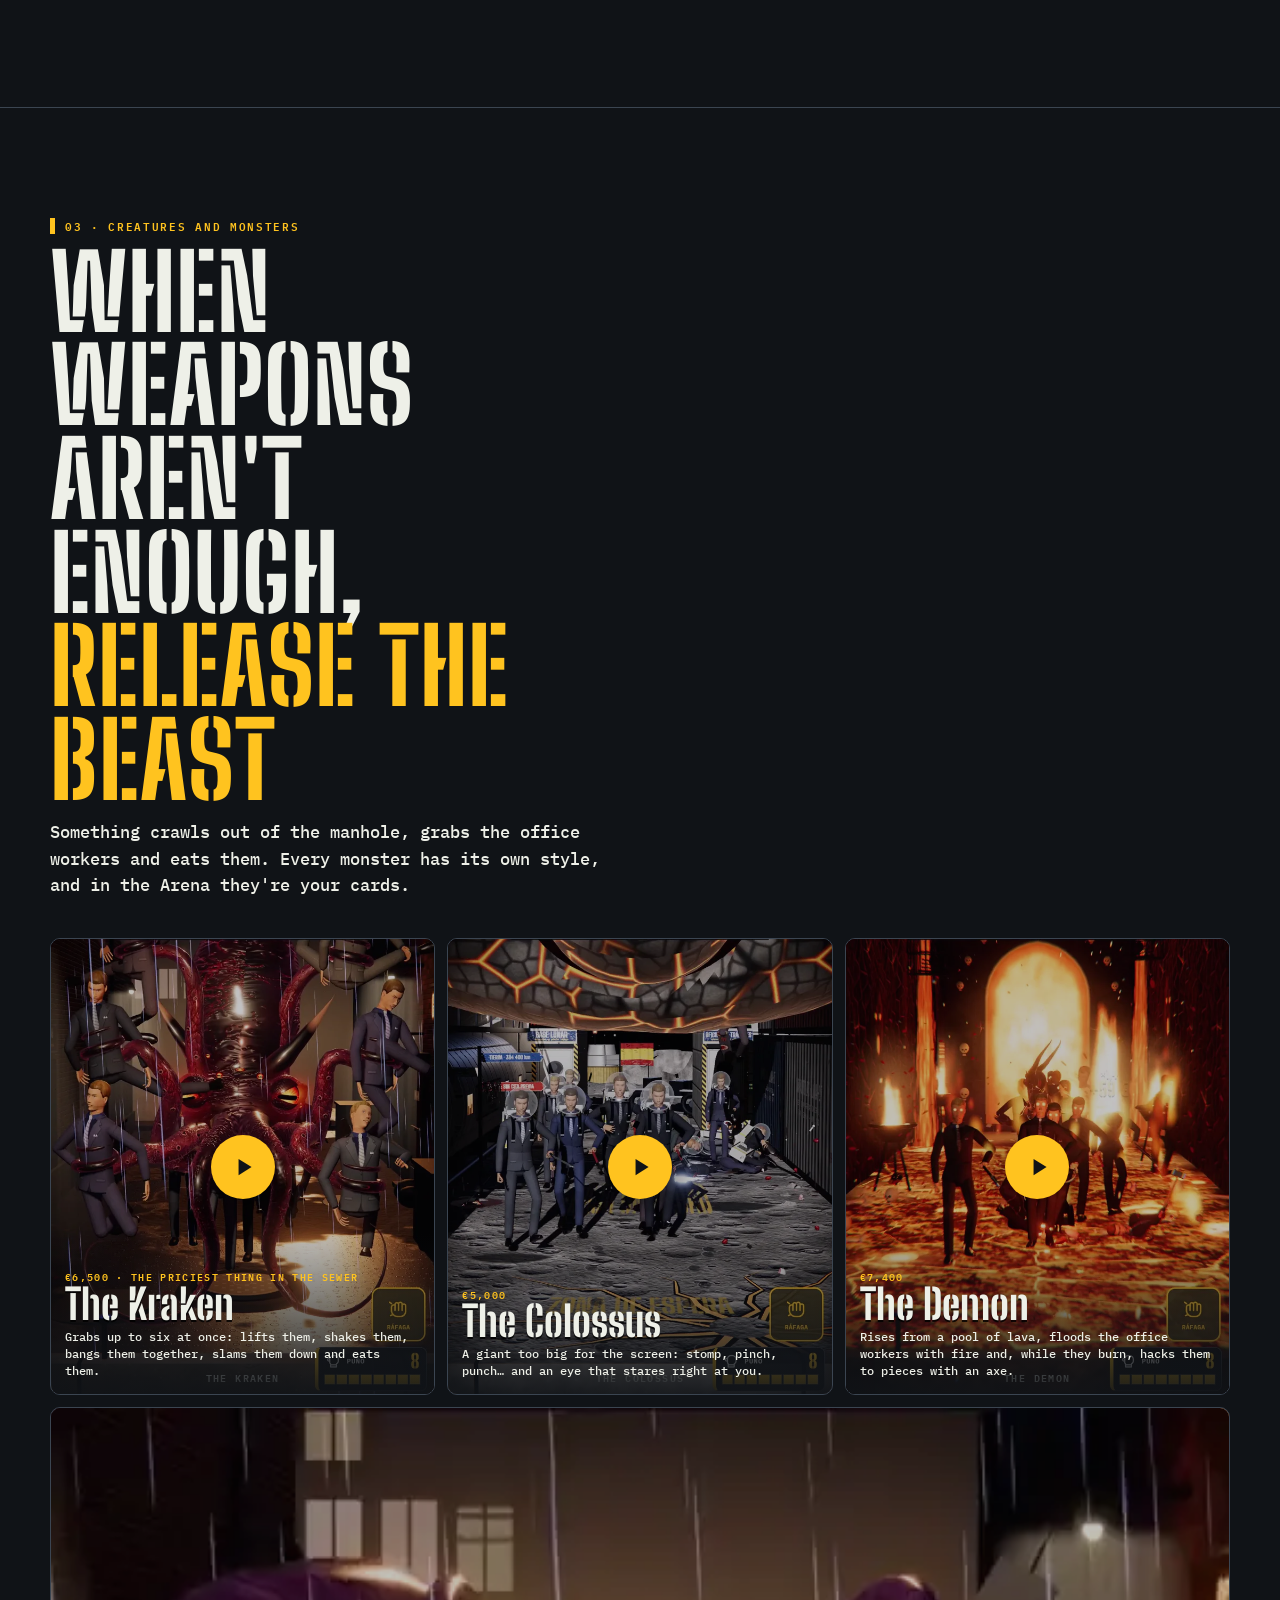
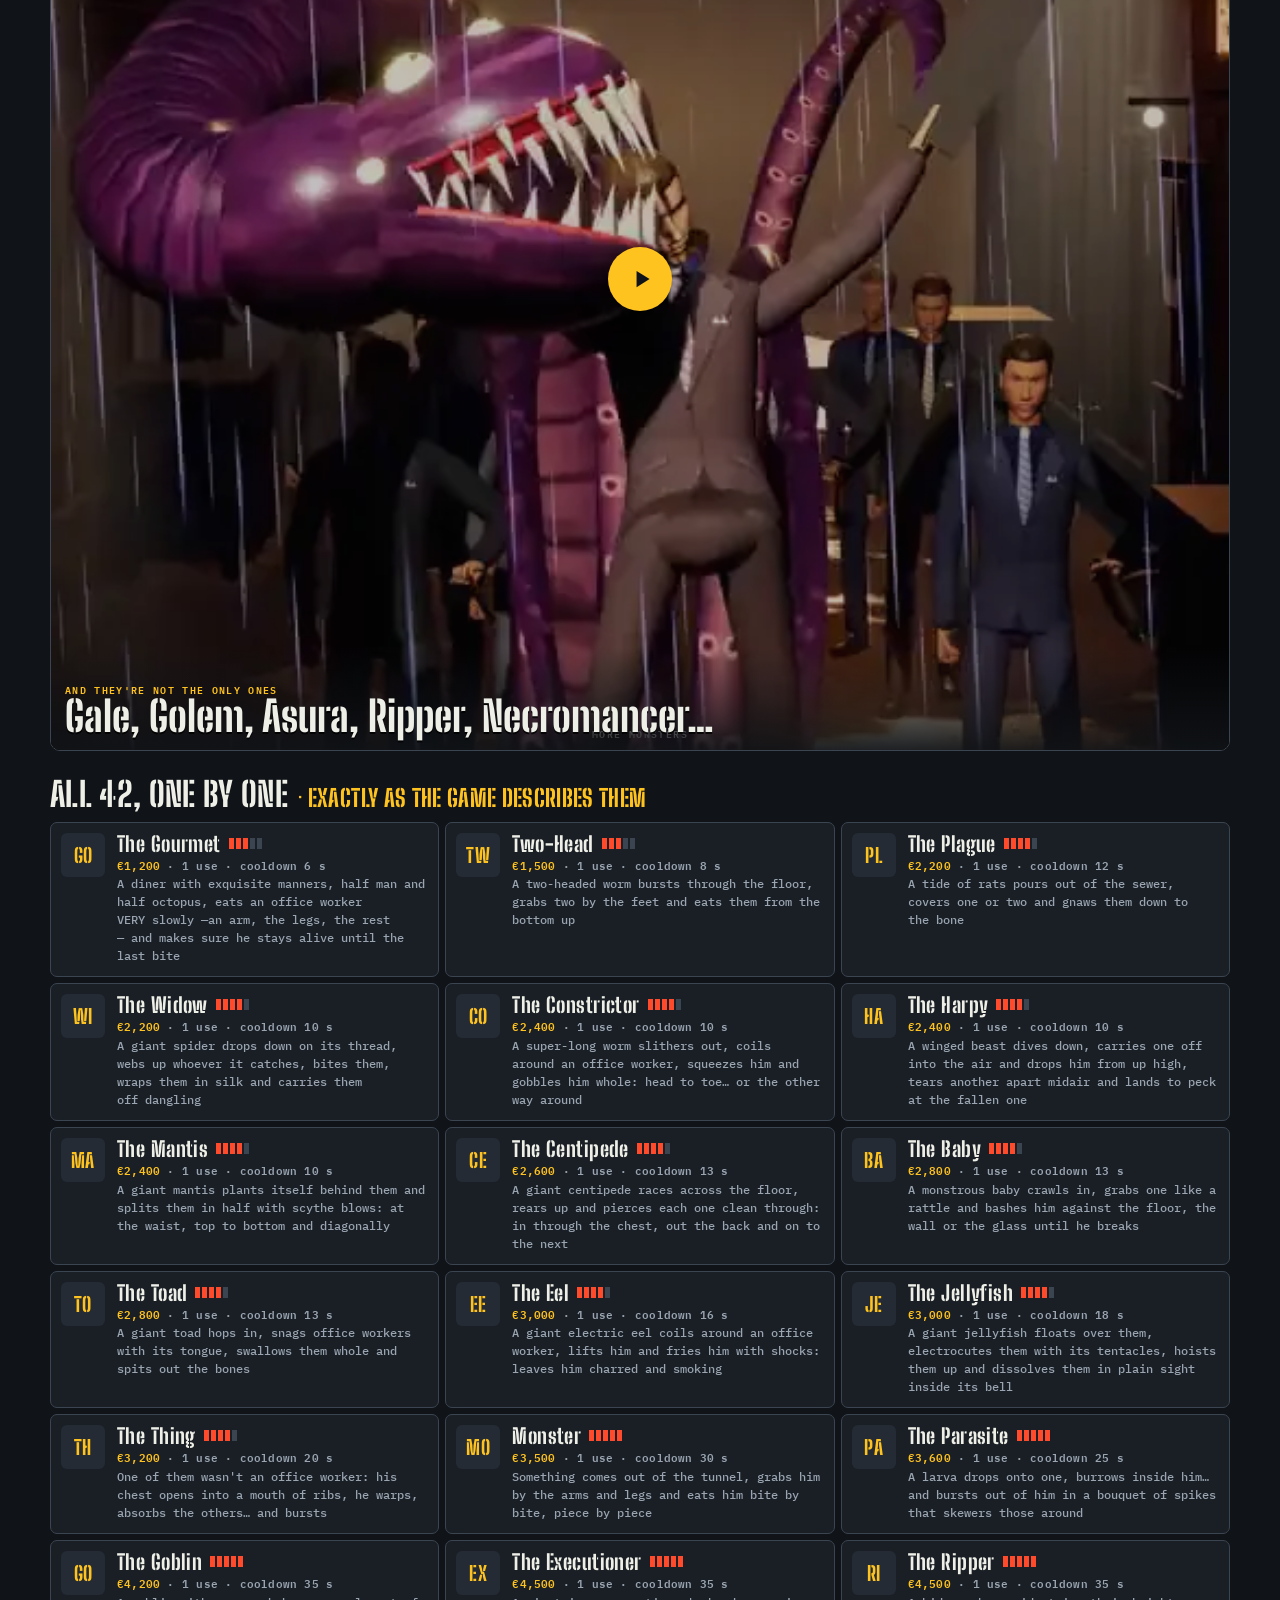
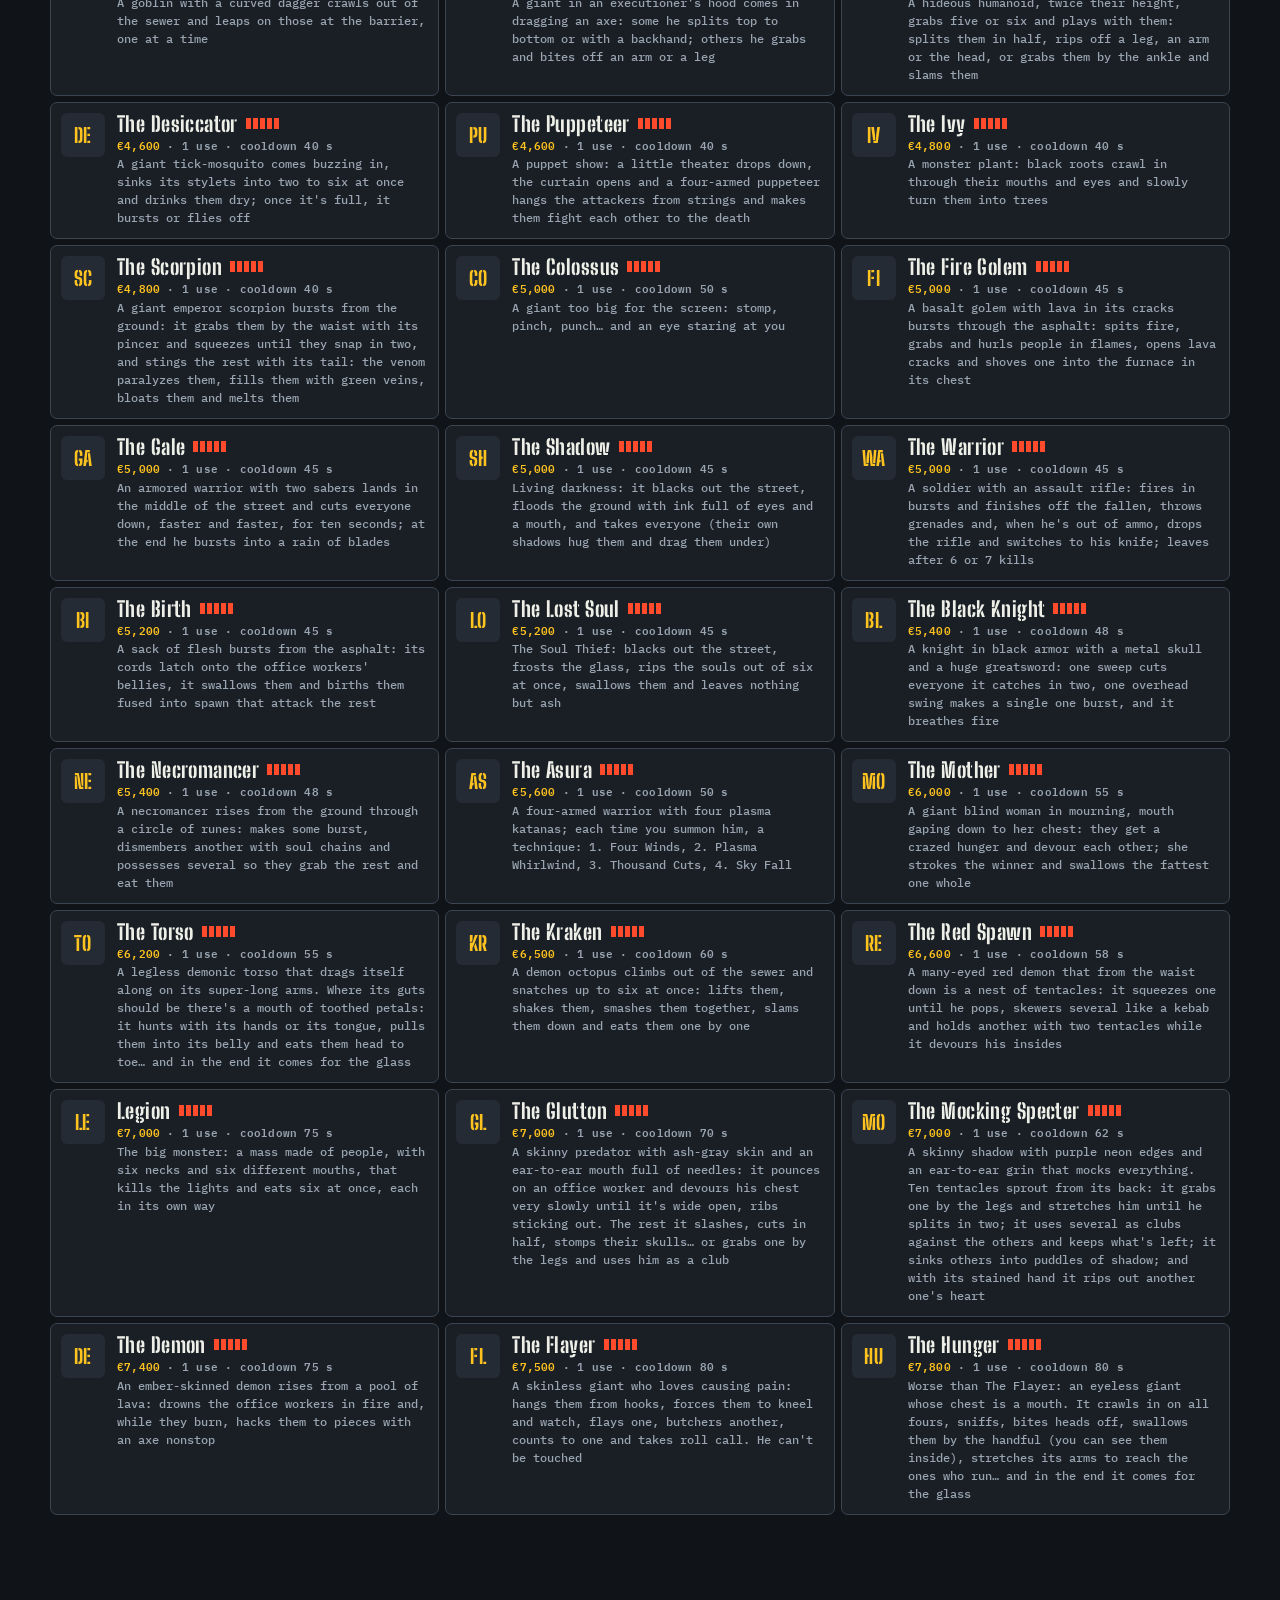
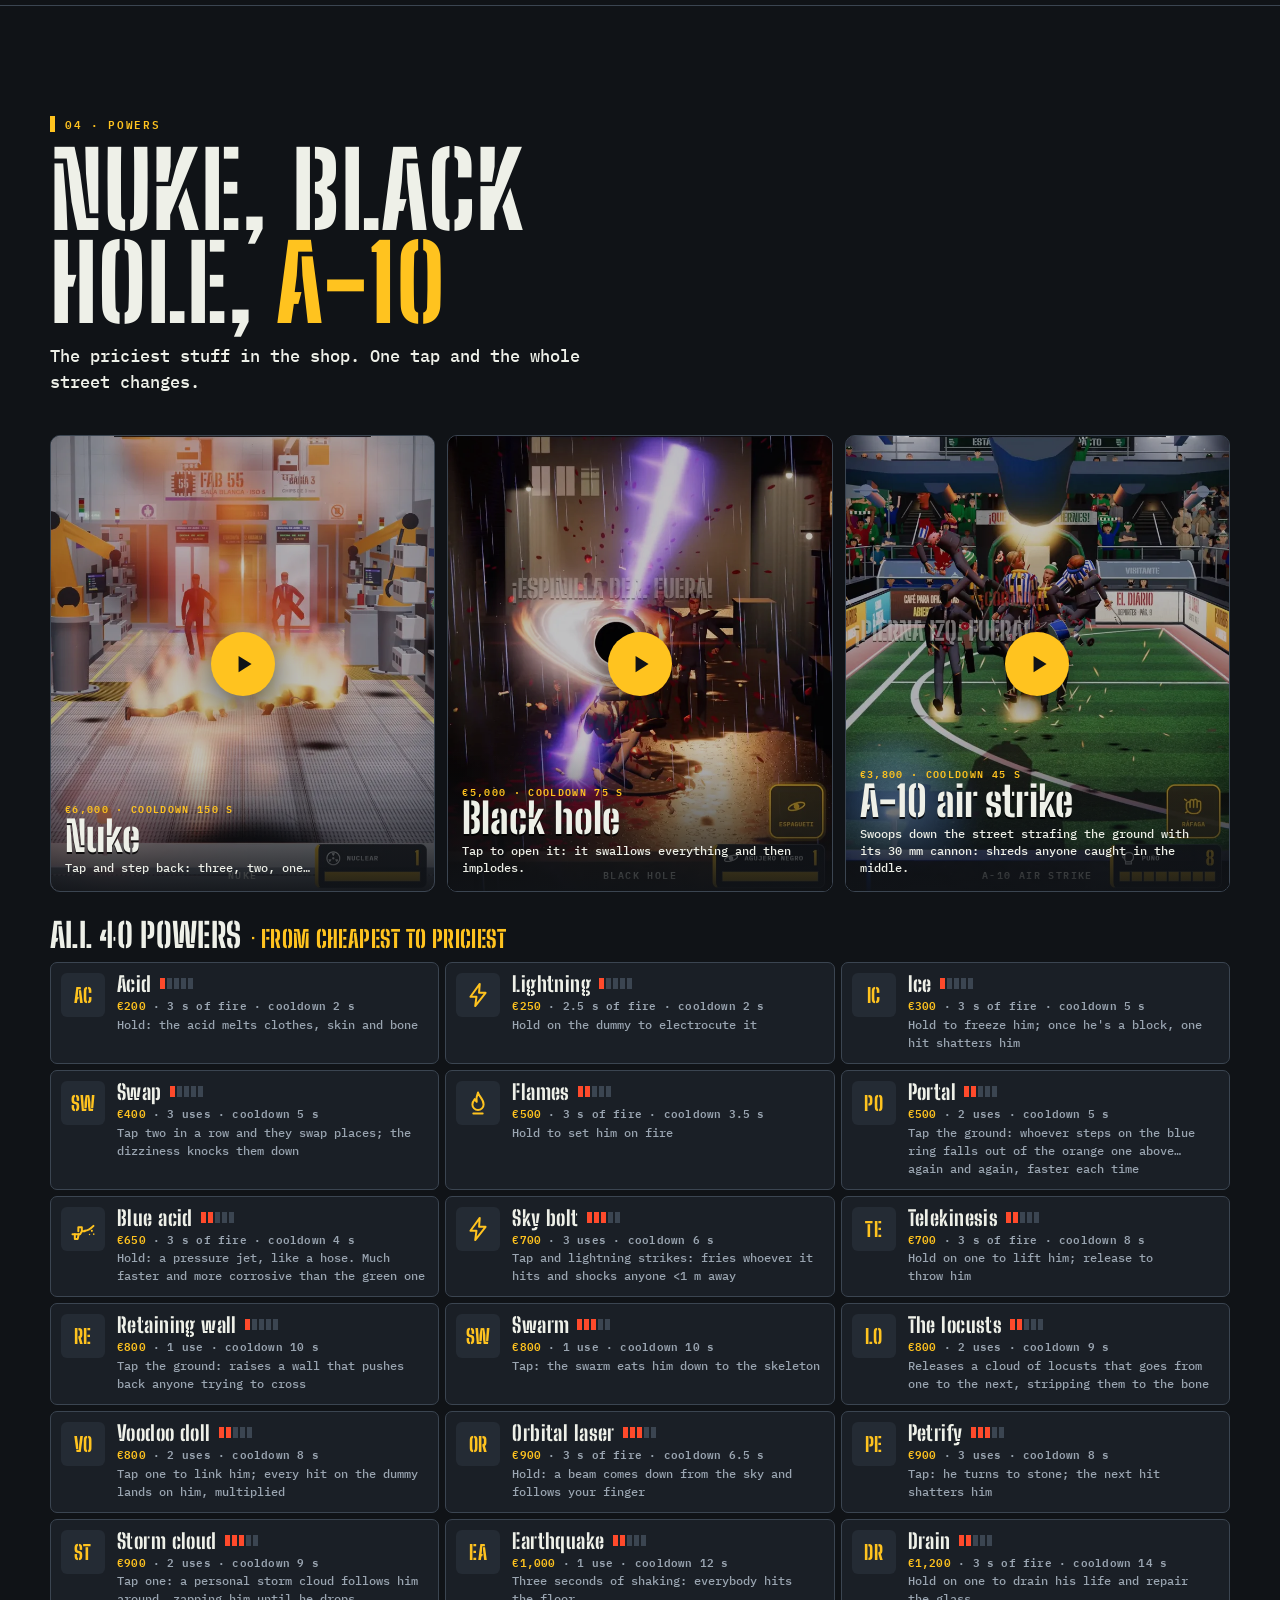
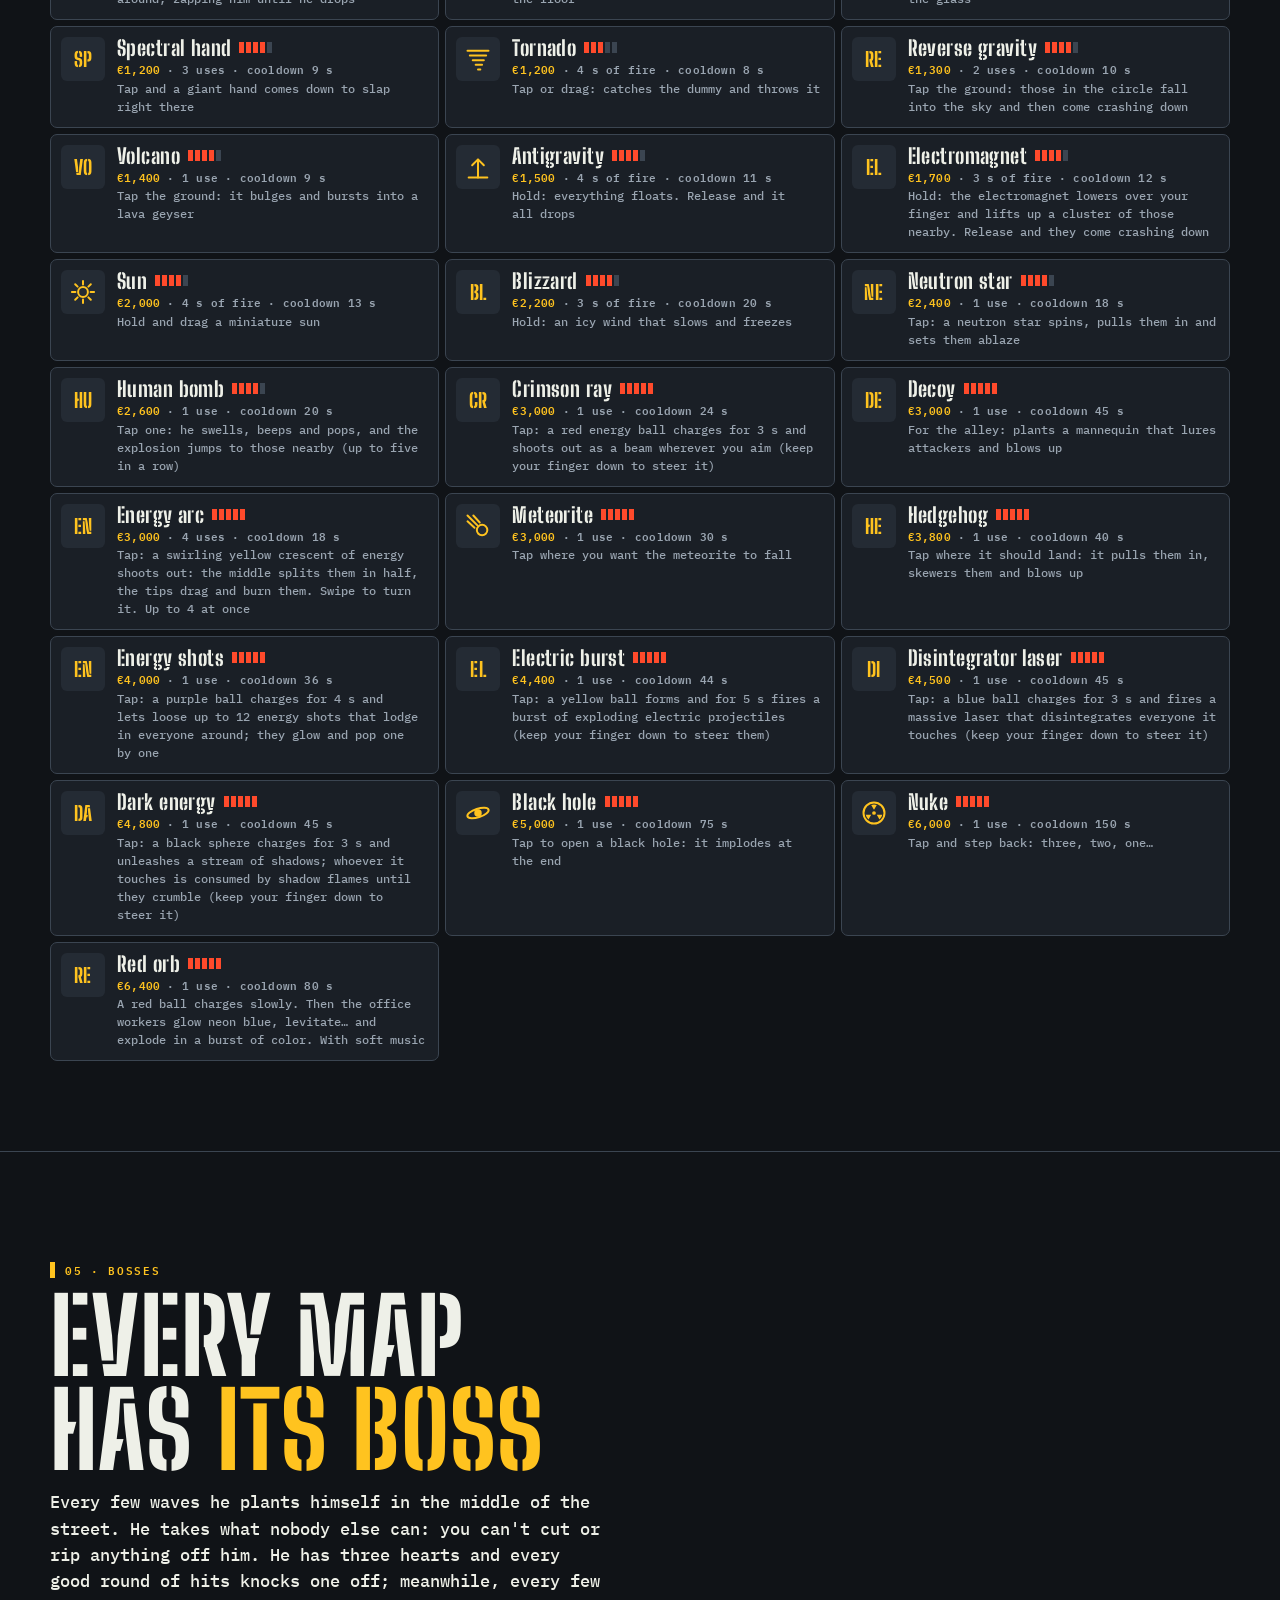
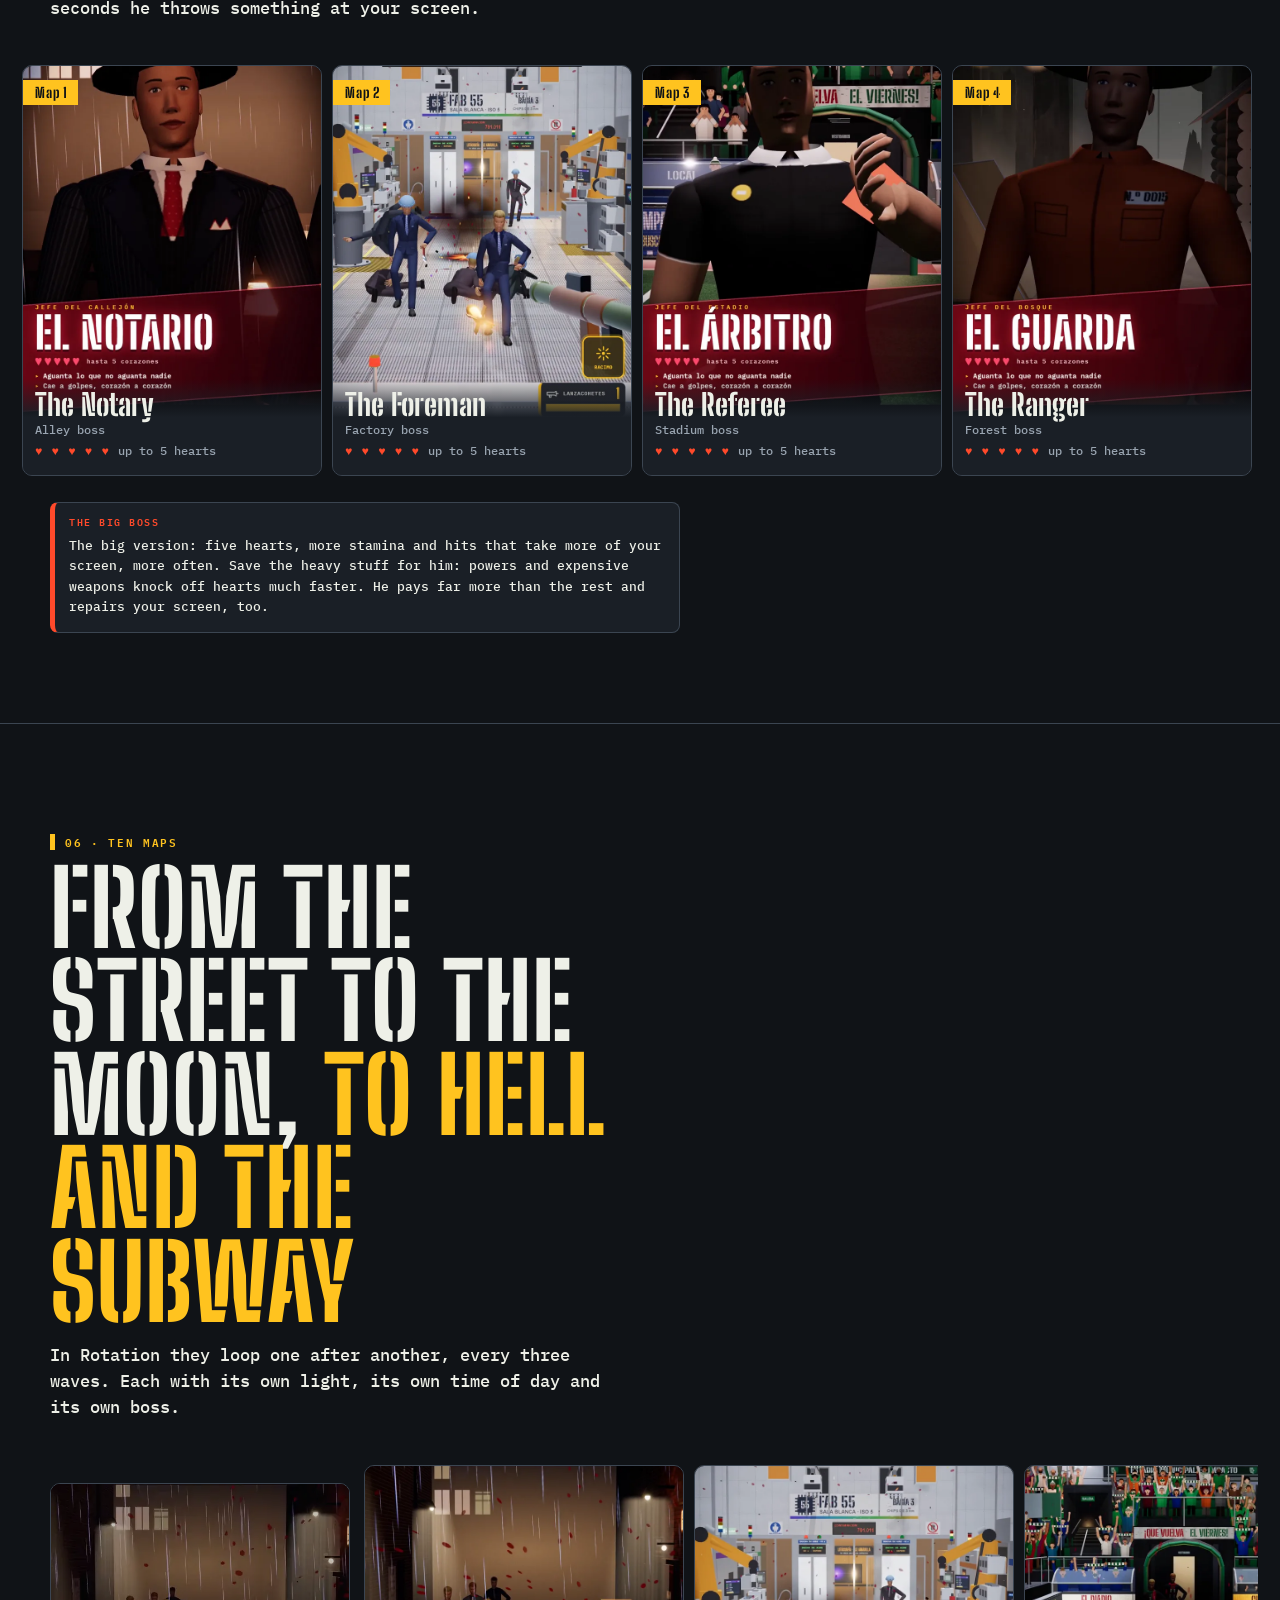
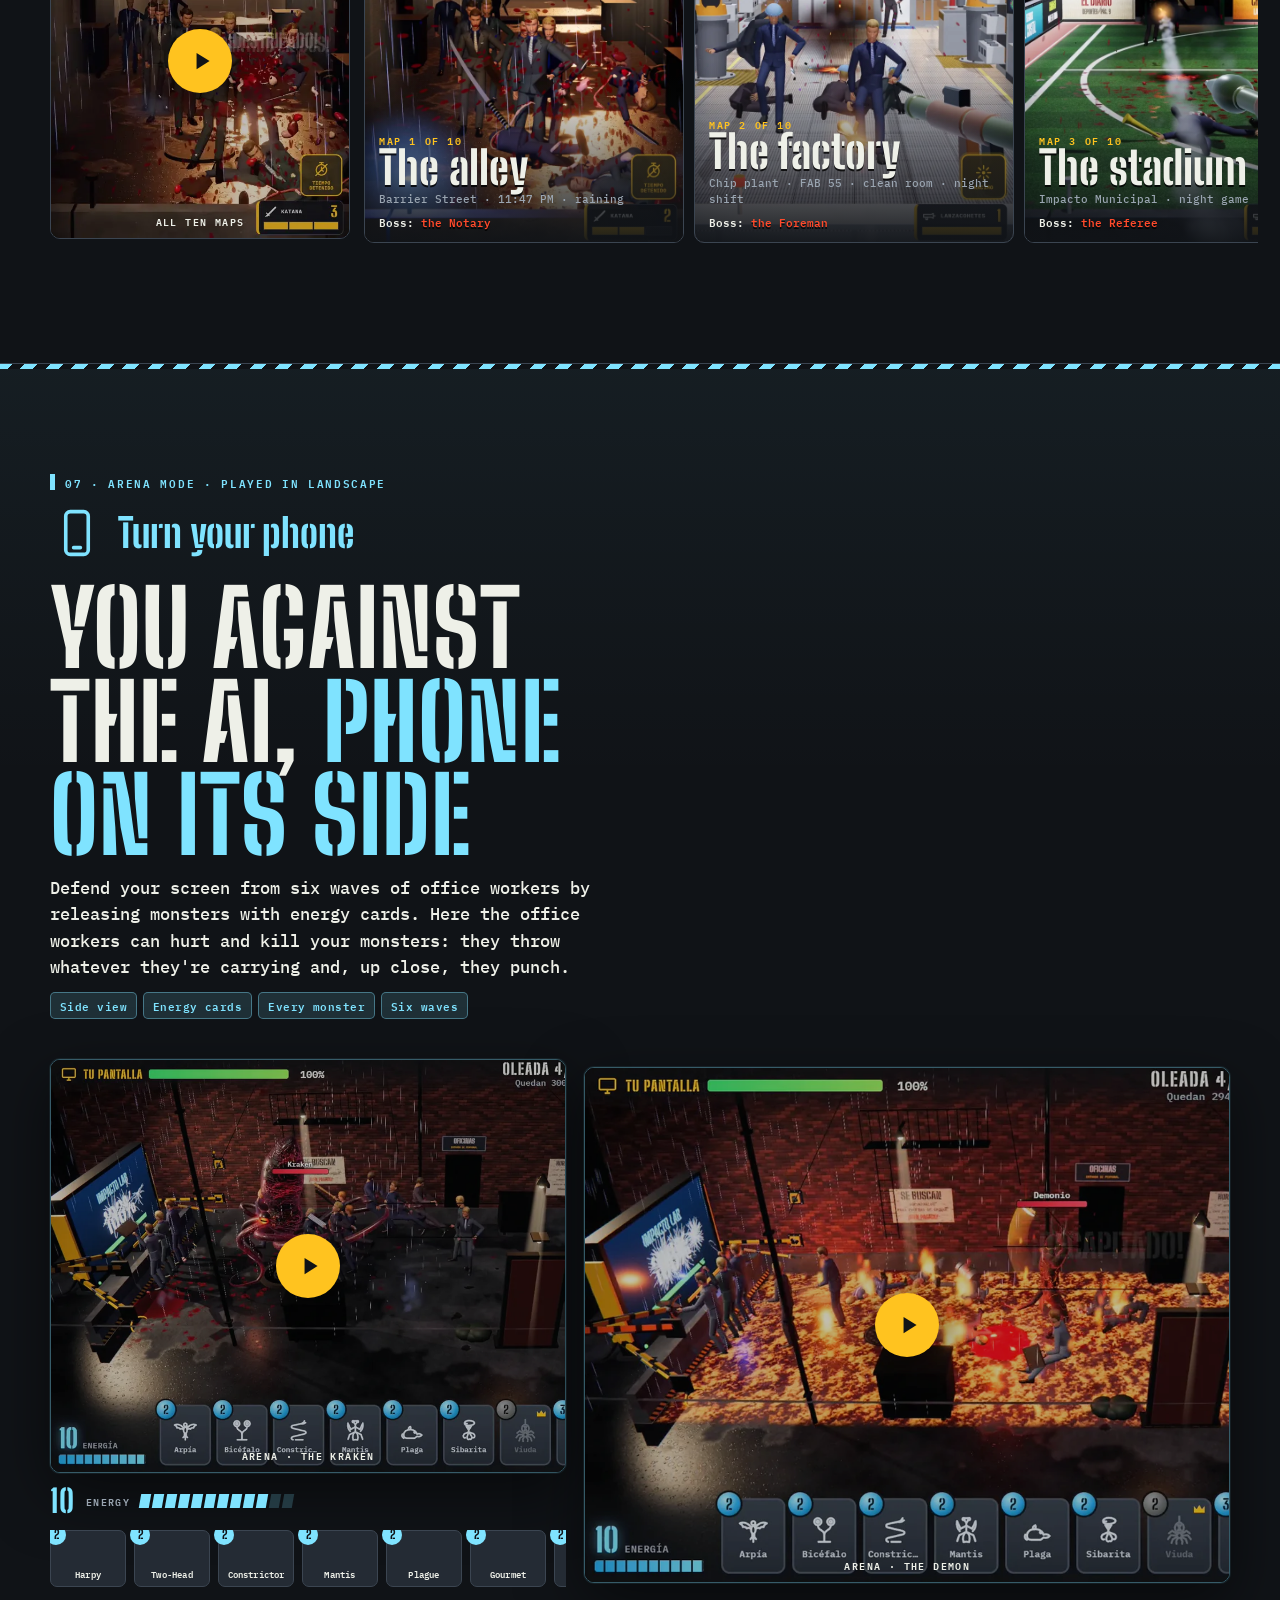
==== commit 43a7fe15: "Portada ES/EN/PT: fuera el TikTok de otro juego (enlace, pie y datos estructurados), «228» pasa a «m" ====
--- a/en/index.html
+++ b/en/index.html
@@ -6,7 +6,7 @@
 <script>document.documentElement.className+=" js";</script>
 <meta name="viewport" content="width=device-width, initial-scale=1, viewport-fit=cover">
 <title>Impacto Lab · Coming soon to Google Play</title>
-<meta name="description" content="Action game for Android: waves of office workers are coming to smash your screen and you have 228 tools to stop them, from the Kraken to the nuke. Ten maps with bosses and a landscape Arena mode. Coming soon to Google Play.">
+<meta name="description" content="Action game for Android: waves of office workers are coming to smash your screen and you have 200+ tools to stop them, from the Kraken to the nuke. Ten maps with bosses and a landscape Arena mode. Coming soon to Google Play.">
 <link rel="canonical" href="https://aminacomunicaciones-a11y.github.io/impacto-lab/en/">
 <link rel="alternate" hreflang="es" href="https://aminacomunicaciones-a11y.github.io/impacto-lab/">
 <link rel="alternate" hreflang="en" href="https://aminacomunicaciones-a11y.github.io/impacto-lab/en/">
@@ -22,25 +22,28 @@
 <meta property="og:locale:alternate" content="pt_BR">
 <meta property="og:url" content="https://aminacomunicaciones-a11y.github.io/impacto-lab/en/">
 <meta property="og:title" content="Impacto Lab · Coming soon to Google Play">
-<meta property="og:description" content="Waves of office workers are coming to smash your screen. You have 228 tools: weapons, powers, machines, fusions and monsters like the Kraken, the Colossus or the Demon.">
+<meta property="og:description" content="Waves of office workers are coming to smash your screen. You have 200+ tools: weapons, powers, machines, fusions and monsters like the Kraken, the Colossus or the Demon.">
 <meta property="og:image" content="https://aminacomunicaciones-a11y.github.io/impacto-lab/img/og.jpg">
 <meta property="og:image:width" content="1200">
 <meta property="og:image:height" content="630">
 <meta property="og:image:alt" content="The Kraken grabbing office workers in the alley, with the Impacto Lab title and the words Coming soon to Google Play (in Spanish).">
 <meta name="twitter:card" content="summary_large_image">
 <meta name="twitter:title" content="Impacto Lab · Coming soon to Google Play">
-<meta name="twitter:description" content="Waves of office workers are coming to smash your screen. You have 228 tools to stop them, from the Kraken to the nuke.">
+<meta name="twitter:description" content="Waves of office workers are coming to smash your screen. You have 200+ tools to stop them, from the Kraken to the nuke.">
 <meta name="twitter:image" content="https://aminacomunicaciones-a11y.github.io/impacto-lab/img/og.jpg">
 <meta name="twitter:image:alt" content="The Kraken grabbing office workers in the alley, with the Impacto Lab title.">
-<link rel="icon" href="../favicon.ico" sizes="32x32">
+<link rel="icon" href="../favicon.ico" sizes="16x16 32x32 48x48">
+<link rel="icon" type="image/png" href="../img/icon/icon-16.png" sizes="16x16">
 <link rel="icon" type="image/png" href="../img/icon/icon-32.png" sizes="32x32">
+<link rel="icon" type="image/png" href="../img/icon/icon-48.png" sizes="48x48">
+<link rel="icon" type="image/png" href="../img/icon/icon-96.png" sizes="96x96">
 <link rel="icon" type="image/png" href="../img/icon/icon-192.png" sizes="192x192">
 <link rel="apple-touch-icon" href="../img/icon/apple-touch-icon.png">
 <link rel="manifest" href="../site.webmanifest">
 <link rel="preload" href="../fonts/bsd-800.woff2" as="font" type="font/woff2" crossorigin>
 <link rel="preload" href="../fonts/plex-500.woff2" as="font" type="font/woff2" crossorigin>
 <link rel="preload" href="../img/poster_hero_kraken.webp" as="image" type="image/webp">
-<link rel="stylesheet" href="../css/style.css?v=20261105">
+<link rel="stylesheet" href="../css/style.css?v=20261106">
 <script type="application/ld+json">
 {
   "@context": "https://schema.org",
@@ -51,7 +54,7 @@
       "name": "Impacto Lab",
       "url": "https://aminacomunicaciones-a11y.github.io/impacto-lab/",
       "image": "https://aminacomunicaciones-a11y.github.io/impacto-lab/img/og.jpg",
-      "description": "Action game for Android. Waves of office workers are coming to smash your screen and you have 228 tools to stop them: hands, weapons, powers, machines, fusions and monsters. Ten maps, each with its own boss, and a landscape Arena mode.",
+      "description": "Action game for Android. Waves of office workers are coming to smash your screen and you have 200+ tools to stop them: hands, weapons, powers, machines, fusions and monsters. Ten maps, each with its own boss, and a landscape Arena mode.",
       "inLanguage": "en",
       "genre": ["Action", "Wave survival"],
       "gamePlatform": "Android",
@@ -77,8 +80,7 @@
       "@id": "https://aminacomunicaciones-a11y.github.io/impacto-lab/#aminan",
       "name": "Aminan",
       "url": "https://aminacomunicaciones-a11y.github.io/impacto-lab/",
-      "logo": "https://aminacomunicaciones-a11y.github.io/impacto-lab/img/icon/icon-512.png",
-      "sameAs": ["https://www.tiktok.com/@caostotalneon"]
+      "logo": "https://aminacomunicaciones-a11y.github.io/impacto-lab/img/icon/icon-512.png"
     },
     {
       "@type": "WebPage",
@@ -107,7 +109,7 @@
   <div class="readouts">
     <div class="ro"><span class="ro-l">Wave</span><span class="ro-v" id="roSec">01</span></div>
     <div class="ro"><span class="ro-l" id="roName">Home</span><span class="ro-v" style="visibility:hidden;height:0">·</span></div>
-    <div class="ro"><span class="ro-l">Weapons</span><span class="ro-v"><span id="roArms" data-n="228">228</span><small>in the shop</small></span></div>
+    <div class="ro"><span class="ro-l">Weapons</span><span class="ro-v"><span id="roArms" data-n="200">200</span><small>+ in the shop</small></span></div>
   </div>
   <div class="hud-btns">
     <button class="hb" id="btnSound" type="button" aria-pressed="false" title="Clip sound (off by default)">
@@ -128,10 +130,10 @@
     <p class="kicker">Test room 07 · Crash test laboratory</p>
     <h1 id="titulo">IMPACTO LAB</h1>
     <p class="lema">They're coming to smash your screen. <b>You decide what stops them.</b></p>
-    <p class="lead">Waves of office workers march up the street with keyboards, briefcases and fire extinguishers. Every takedown pays, and the cash buys you anything in a shop with 228 tools: hands, weapons, powers, machines, fusions and monsters.</p>
+    <p class="lead">Waves of office workers march up the street with keyboards, briefcases and fire extinguishers. Every takedown pays, and the cash buys you anything in a shop with 200+ tools: hands, weapons, powers, machines, fusions and monsters.</p>
     <div class="ctas">
       <span class="cta"><svg viewBox="0 0 24 24" aria-hidden="true"><path d="M4 3.5v17l14-8.5z"/></svg>Coming soon to Google Play</span>
-      <span class="cta ghost">Closed test coming soon</span>
+      <a class="cta ghost" href="tester/">Become a tester · closed test</a>
     </div>
     <p class="fine"><strong>Android only · Google Play</strong> · Adults only (18+) · By Aminan</p>
   </div>
@@ -149,14 +151,14 @@
     <div class="steps">
       <div class="step rv"><b>1</b><div><h3>They arrive</h3><p>Office workers, dozens per wave. They march up the street and <strong>pound the barrier</strong> with whatever they grabbed at the office: keyboard, briefcase, umbrella or wrench.</p></div></div>
       <div class="step rv d1"><b>2</b><div><h3>You cash in</h3><p>Every takedown pays. The odd ones pay more, and <strong>the boss pays a lot more</strong>: plus, he repairs your screen.</p></div></div>
-      <div class="step rv d2"><b>3</b><div><h3>You shop</h3><p>The shop has <strong>228 tools</strong>, each with its own uses and cooldown. You start with your hands and your fist. Everything else, you earn.</p></div></div>
+      <div class="step rv d2"><b>3</b><div><h3>You shop</h3><p>The shop has <strong>200+ tools</strong>, each with its own uses and cooldown. You start with your hands and your fist. Everything else, you earn.</p></div></div>
     </div>
     <div class="variants rv">
       <div class="vb"><b><svg viewBox="0 0 24 24" aria-hidden="true"><path d="M3.5 19.5H8V15h4.5v-4.5H17V6h3.5"/></svg>Floors</b><span>Kill to climb. If they break your screen, you drop a floor.</span></div>
       <div class="vb"><b><svg viewBox="0 0 24 24" aria-hidden="true"><path d="M19.5 12a7.5 7.5 0 0 1-12.8 5.3M4.5 12a7.5 7.5 0 0 1 12.8-5.3"/><path d="M17.6 3.3v3.4h-3.4M6.4 20.7v-3.4h3.4"/></svg>Rotation</b><span>All ten maps on a loop, from the street to the Moon, to hell and to the subway, every 3 waves.</span></div>
     </div>
     <div class="facts rv">
-      <div class="fact"><small>Shop</small><b>228</b><i>tools</i></div>
+      <div class="fact"><small>Shop</small><b>200+</b><i>tools</i></div>
       <div class="fact"><small>Maps</small><b>10</b><i>each with its own boss</i></div>
       <div class="fact"><small>Monsters</small><b>42</b><i>to let loose</i></div>
     </div>
@@ -173,7 +175,7 @@
   <div class="wrap">
     <div class="sec-head">
       <p class="kicker rv">02 · The shop</p>
-      <h2 id="h-arsenal" class="rv d1">228 ways <em>to stop them</em></h2>
+      <h2 id="h-arsenal" class="rv d1">200+ ways <em>to stop them</em></h2>
       <p class="sub rv d2">The in-game shop, as is: every tool with its damage, price, uses and cooldown. Anything you hold down is measured in seconds of continuous fire.</p>
     </div>
     <div class="arsenal-top">
@@ -307,7 +309,7 @@
     <p class="big rv">Impacto Lab is coming to Android only. <em>Soon on Google Play.</em></p>
     <div class="ctas rv d1">
       <span class="cta"><svg viewBox="0 0 24 24" aria-hidden="true"><path d="M4 3.5v17l14-8.5z"/></svg>Coming soon to Google Play</span>
-      <span class="cta ghost">Closed test coming soon</span>
+      <a class="cta ghost" href="tester/">Become a tester · closed test</a>
     </div>
     <div class="lista rv d2" id="lista">
       <h3>Notify me</h3>
@@ -317,9 +319,8 @@
       <small data-waitlist-off>The sign-up form opens in a few days.</small>
       <small>Opens an external form. <a href="../privacidad/#lista-de-espera">What we do with your email</a> (in Spanish).</small>
     </div>
-    <a class="tiktok rv d2" href="https://www.tiktok.com/@caostotalneon" rel="noopener">
-      <svg viewBox="0 0 24 24" aria-hidden="true"><path d="M16.6 5.8A4.3 4.3 0 0 1 15.5 3h-3.1v12.4a2.6 2.6 0 1 1-2.6-2.6c.3 0 .5 0 .8.1V9.7a5.8 5.8 0 1 0 4.9 5.7V9.1a7.3 7.3 0 0 0 4.3 1.4V7.4a4.3 4.3 0 0 1-3.2-1.6z"/></svg>
-      <span style="display:grid;gap:3px"><b>@caostotalneon</b><span>News on TikTok</span></span>
+    <a class="tcard rv d2" href="tester/"><svg viewBox="0 0 24 24" aria-hidden="true"><path d="M12 2.5l7.5 3v6.2c0 4.6-3.1 8-7.5 9.8-4.4-1.8-7.5-5.2-7.5-9.8V5.5zm-1.2 12.6l5.3-5.3-1.4-1.4-3.9 3.9-1.9-1.9-1.4 1.4z"/></svg>
+      <span style="display:grid;gap:3px"><b>Become a tester</b><span>Closed test on Google Play · Android only</span></span>
     </a>
   </div>
 </section>
@@ -359,7 +360,8 @@
     <p class="warn"><b>18</b><span>Adults only (18+) · graphic violence</span></p>
     <div class="row">
       <a href="../privacidad/">Privacy policy (in Spanish)</a>
-      <a href="https://www.tiktok.com/@caostotalneon" rel="noopener">TikTok: @caostotalneon</a>
+      <a href="tester/">Become a tester</a>
+      <a href="presskit/">Press kit</a>
     </div>
     <p class="row">This site uses no cookies and no analytics. The waiting list is an external form that only opens if you tap “Sign me up”. Videos only load when you watch them, and sound stays off until you turn it on.</p>
     <p class="row langs-f"><a href="../" hreflang="es" lang="es">Español</a><a href="../en/" hreflang="en" lang="en" aria-current="page">English</a><a href="../pt/" hreflang="pt-BR" lang="pt-BR">Português (Brasil)</a></p>
@@ -379,7 +381,7 @@
   </nav>
 </div>
 
-<script src="../js/lista.js?v=20261105" defer></script>
-<script src="../js/main.js?v=20261105" defer></script>
+<script src="../js/lista.js?v=20261106" defer></script>
+<script src="../js/main.js?v=20261106" defer></script>
 </body>
 </html>
--- a/css/style.css
+++ b/css/style.css
@@ -308,10 +308,10 @@
 .llamada .ctas{margin:0}
 .llamada .big{font:800 clamp(30px,8vw,56px)/.95 var(--display);color:var(--paper);max-width:16ch}
 .llamada .big em{font-style:normal;color:var(--safety)}
-.tiktok{display:inline-flex;align-items:center;gap:10px;padding:12px 14px;border:1px solid var(--rule);border-radius:8px;background:var(--bay);color:var(--paper);text-decoration:none;width:fit-content}
-.tiktok svg{width:22px;height:22px;fill:currentColor}
-.tiktok b{font:800 20px/1 var(--display);letter-spacing:.04em}
-.tiktok span{font:600 10px/1.2 var(--mono);letter-spacing:.1em;text-transform:uppercase;color:var(--mute)}
+.tcard{display:inline-flex;align-items:center;gap:10px;padding:12px 14px;border:1px solid var(--rule);border-radius:8px;background:var(--bay);color:var(--paper);text-decoration:none;width:fit-content}
+.tcard svg{width:22px;height:22px;fill:currentColor}
+.tcard b{font:800 20px/1 var(--display);letter-spacing:.04em}
+.tcard span{font:600 10px/1.2 var(--mono);letter-spacing:.1em;text-transform:uppercase;color:var(--mute)}
 
 /* 09 · vídeos */
 .videos{display:grid;gap:14px}
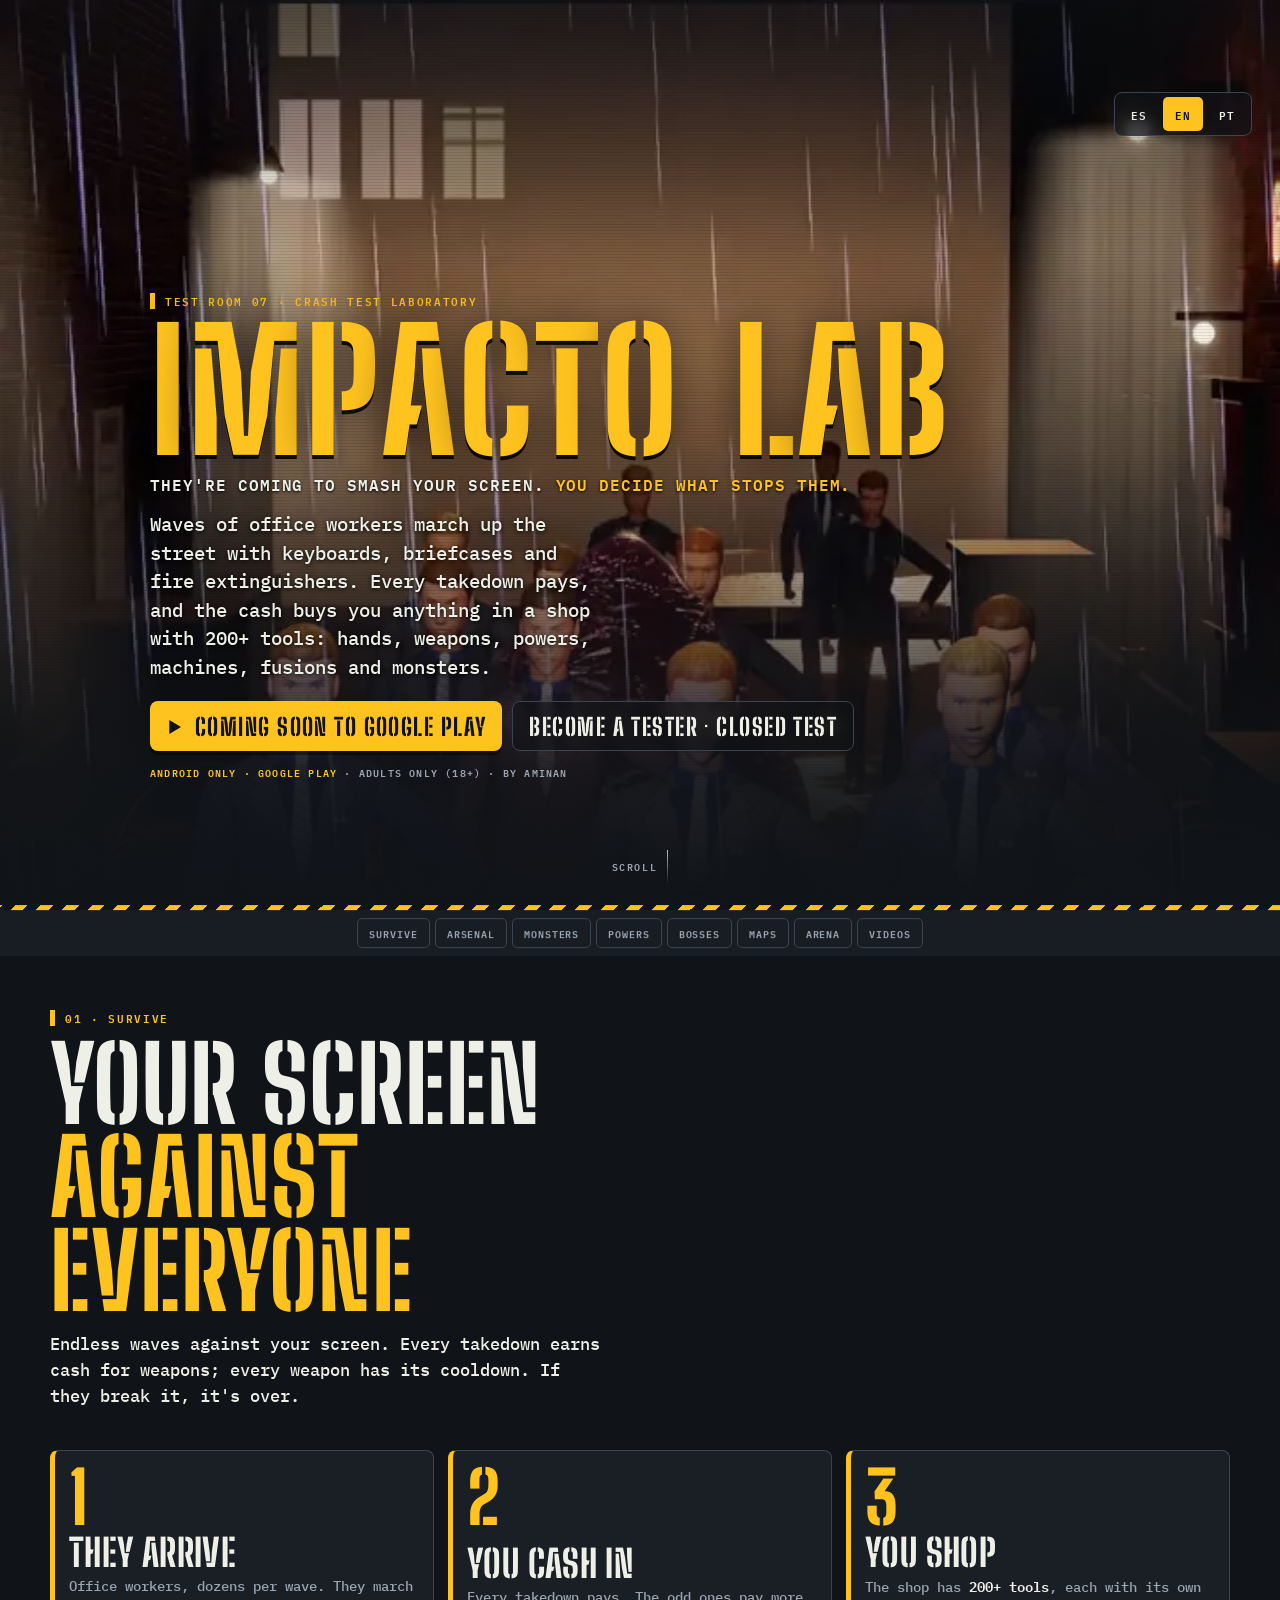
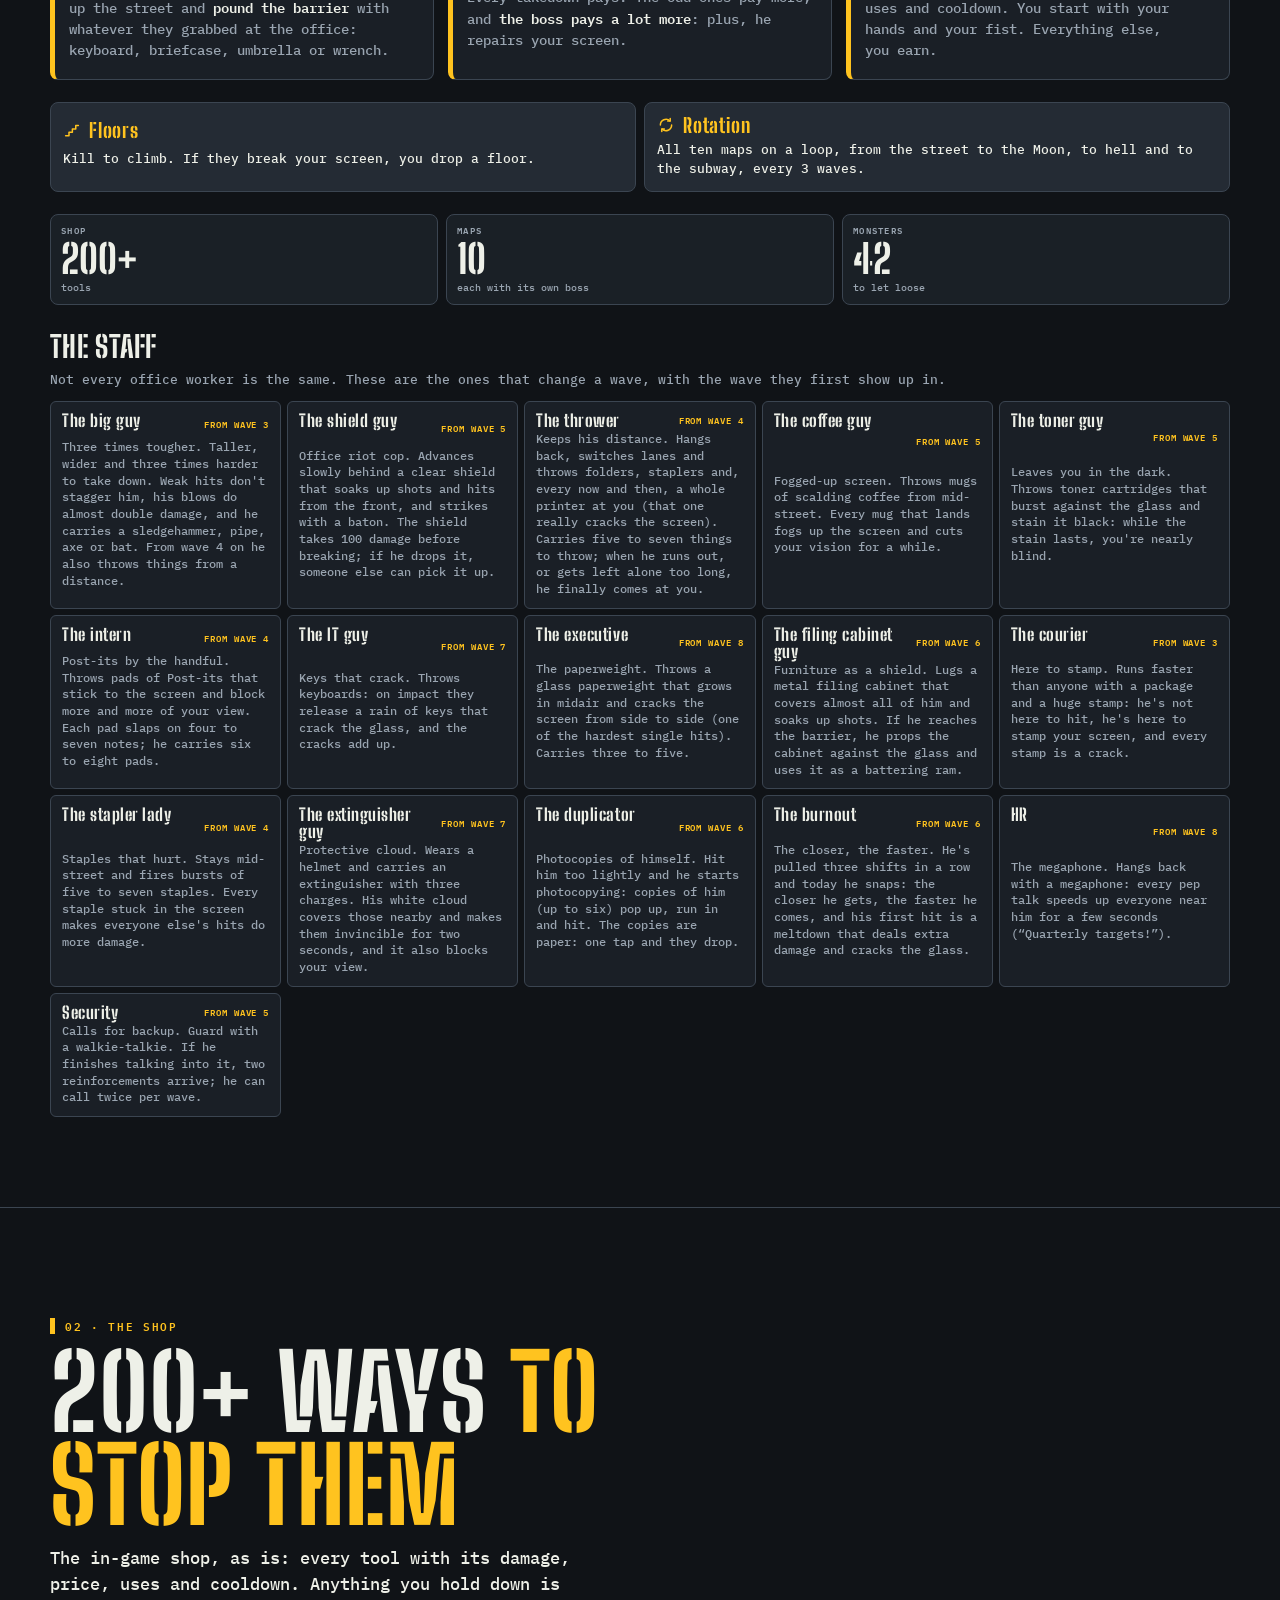
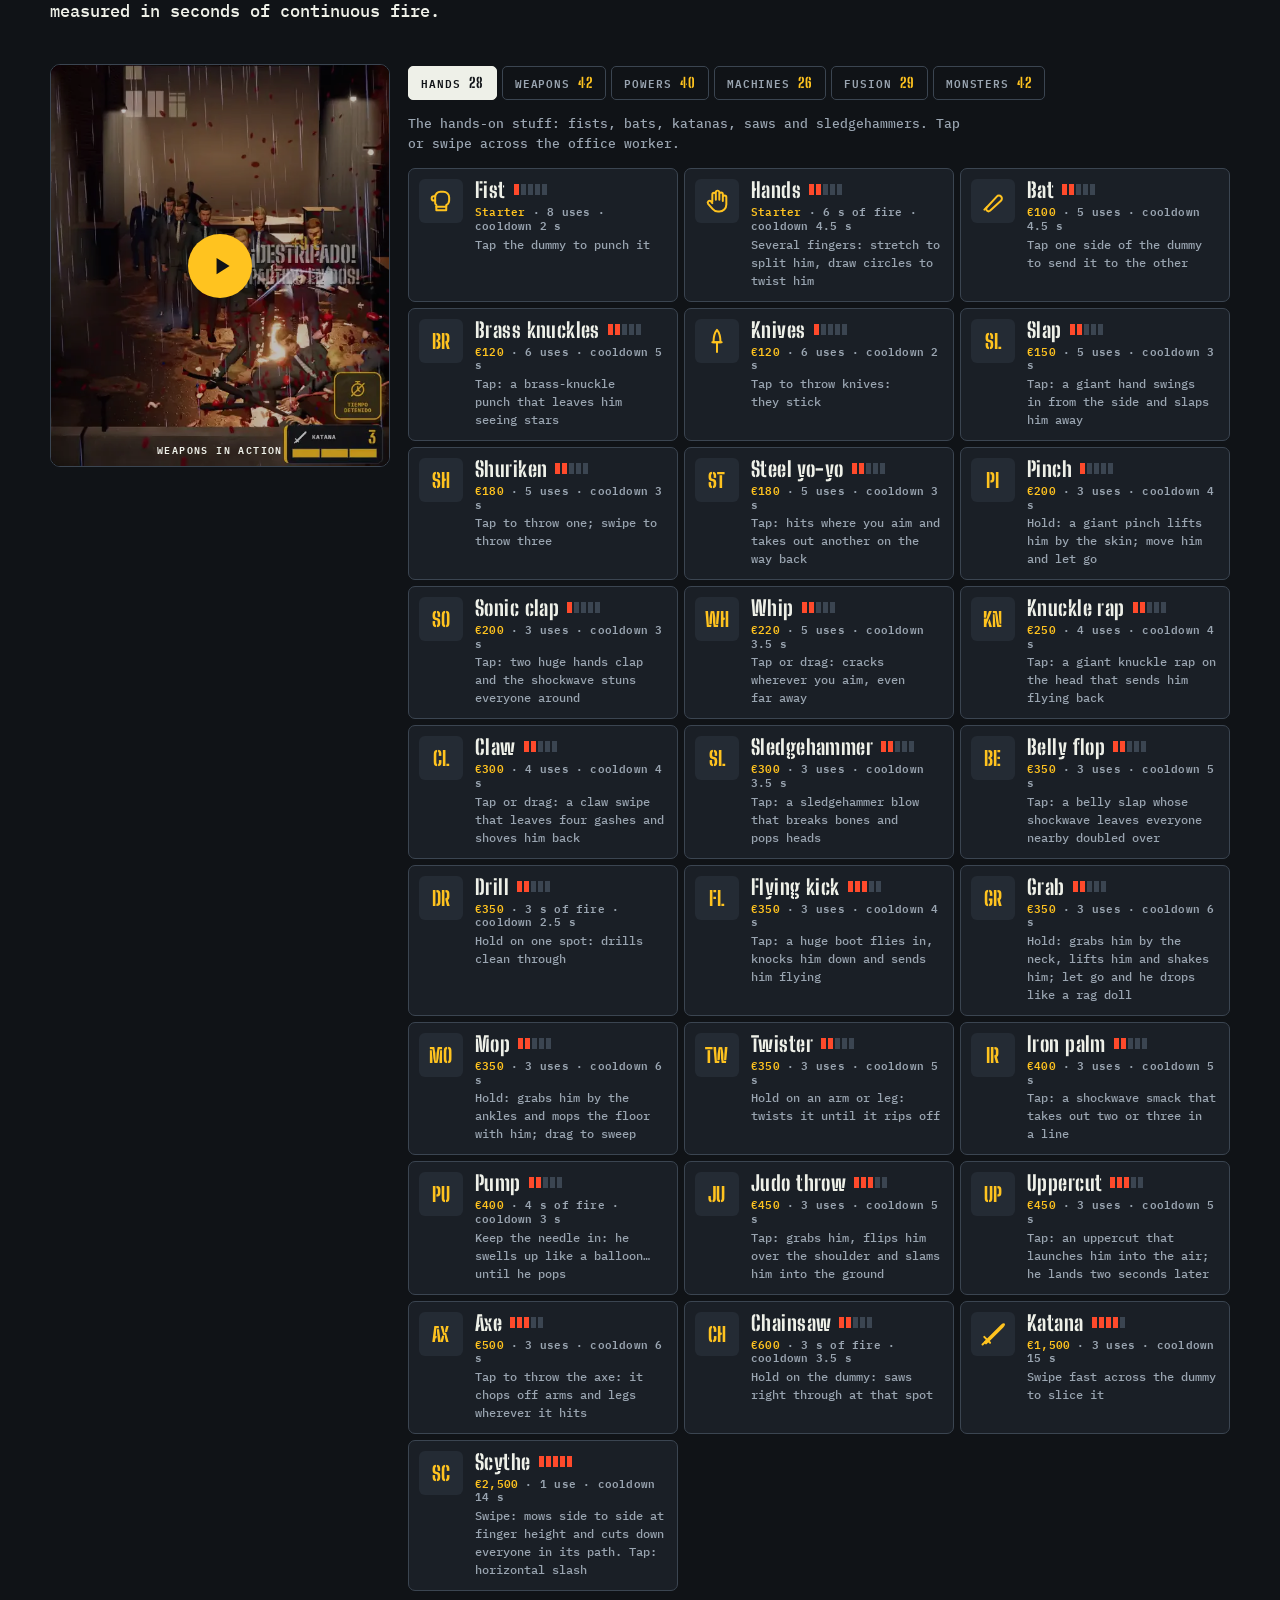
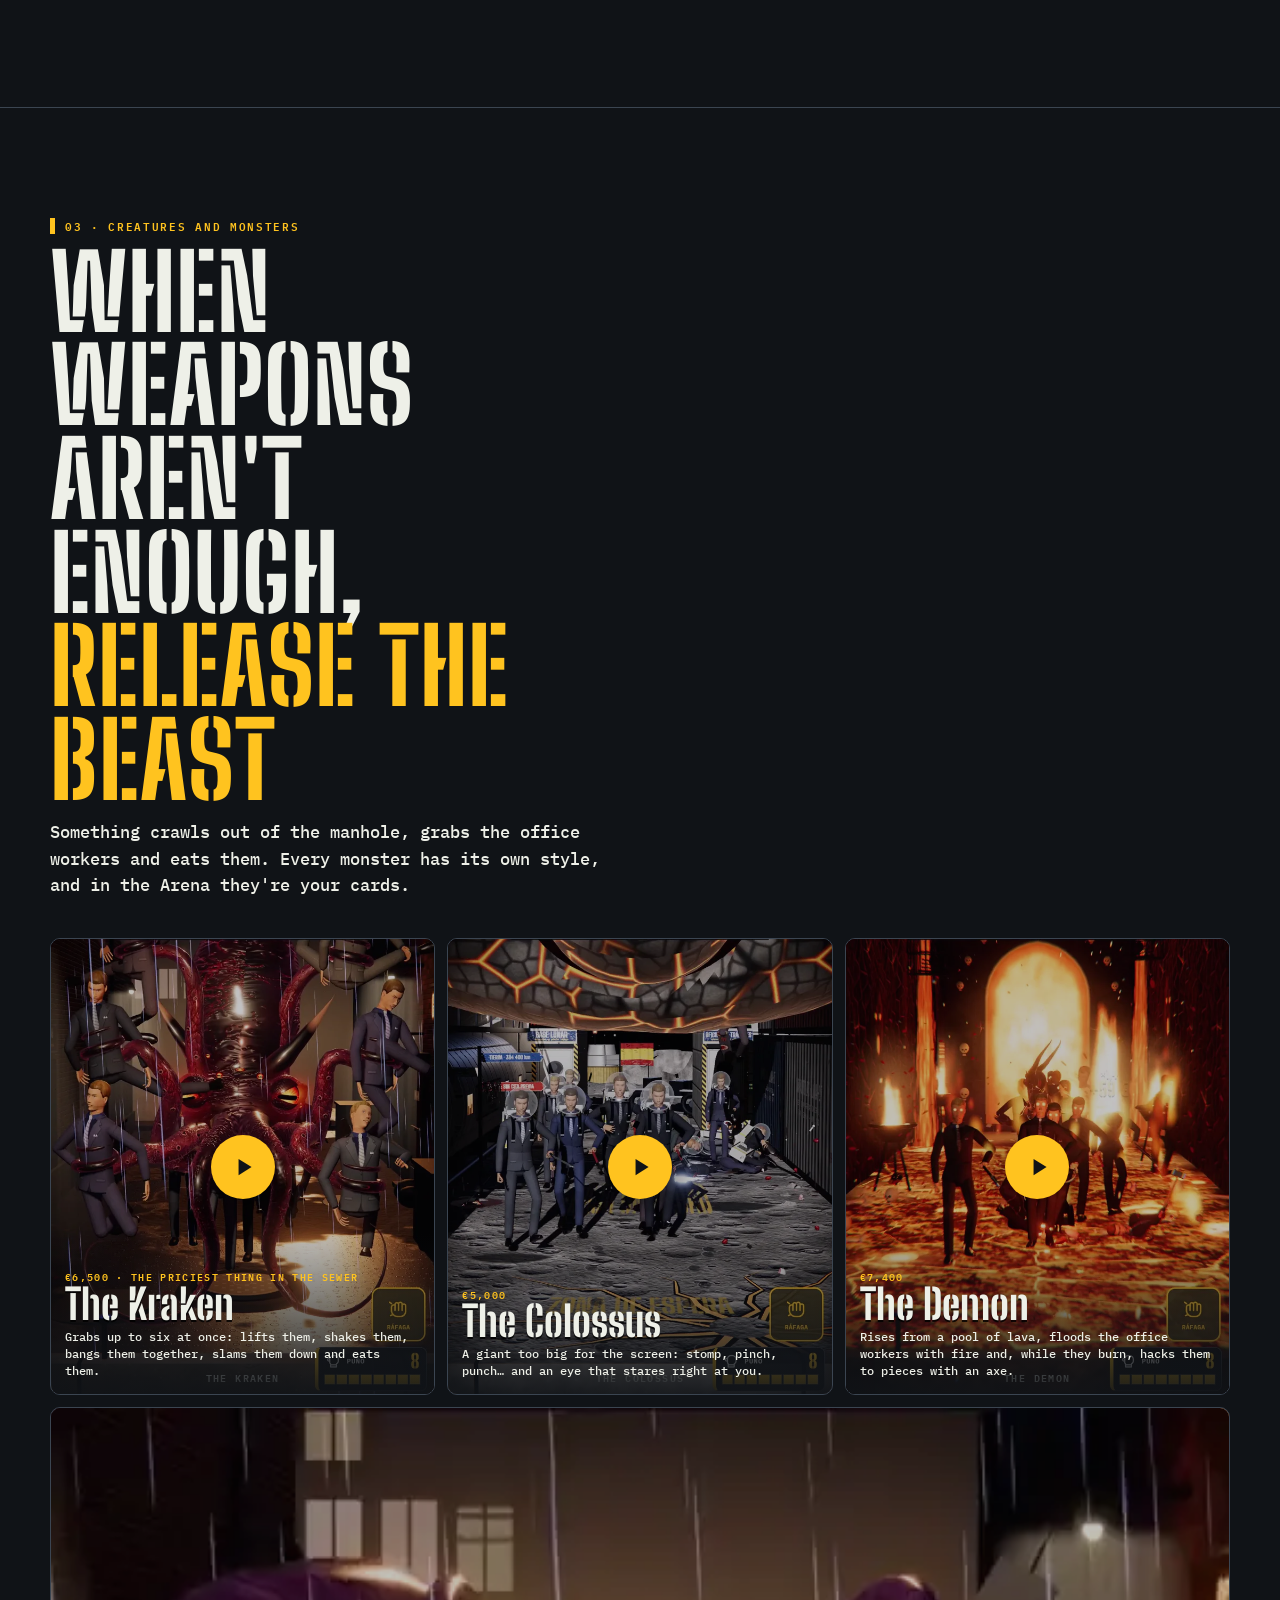
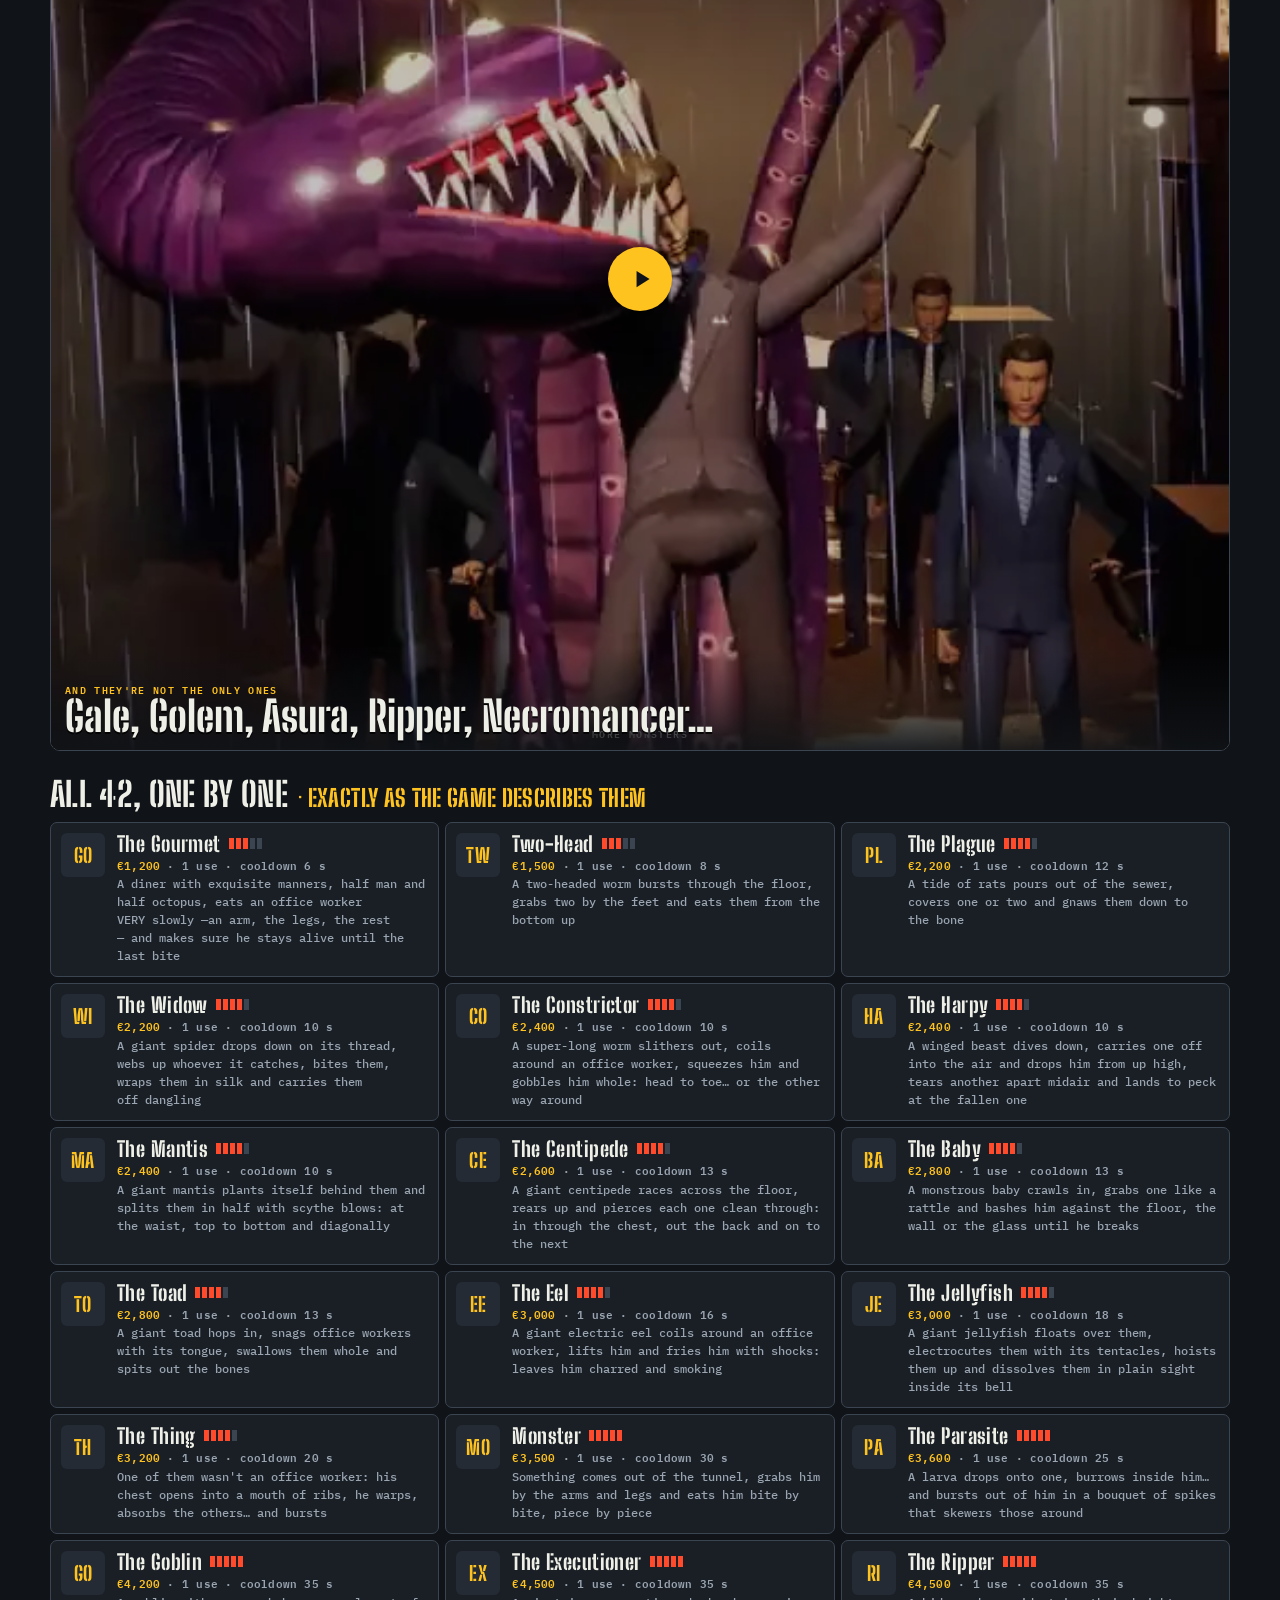
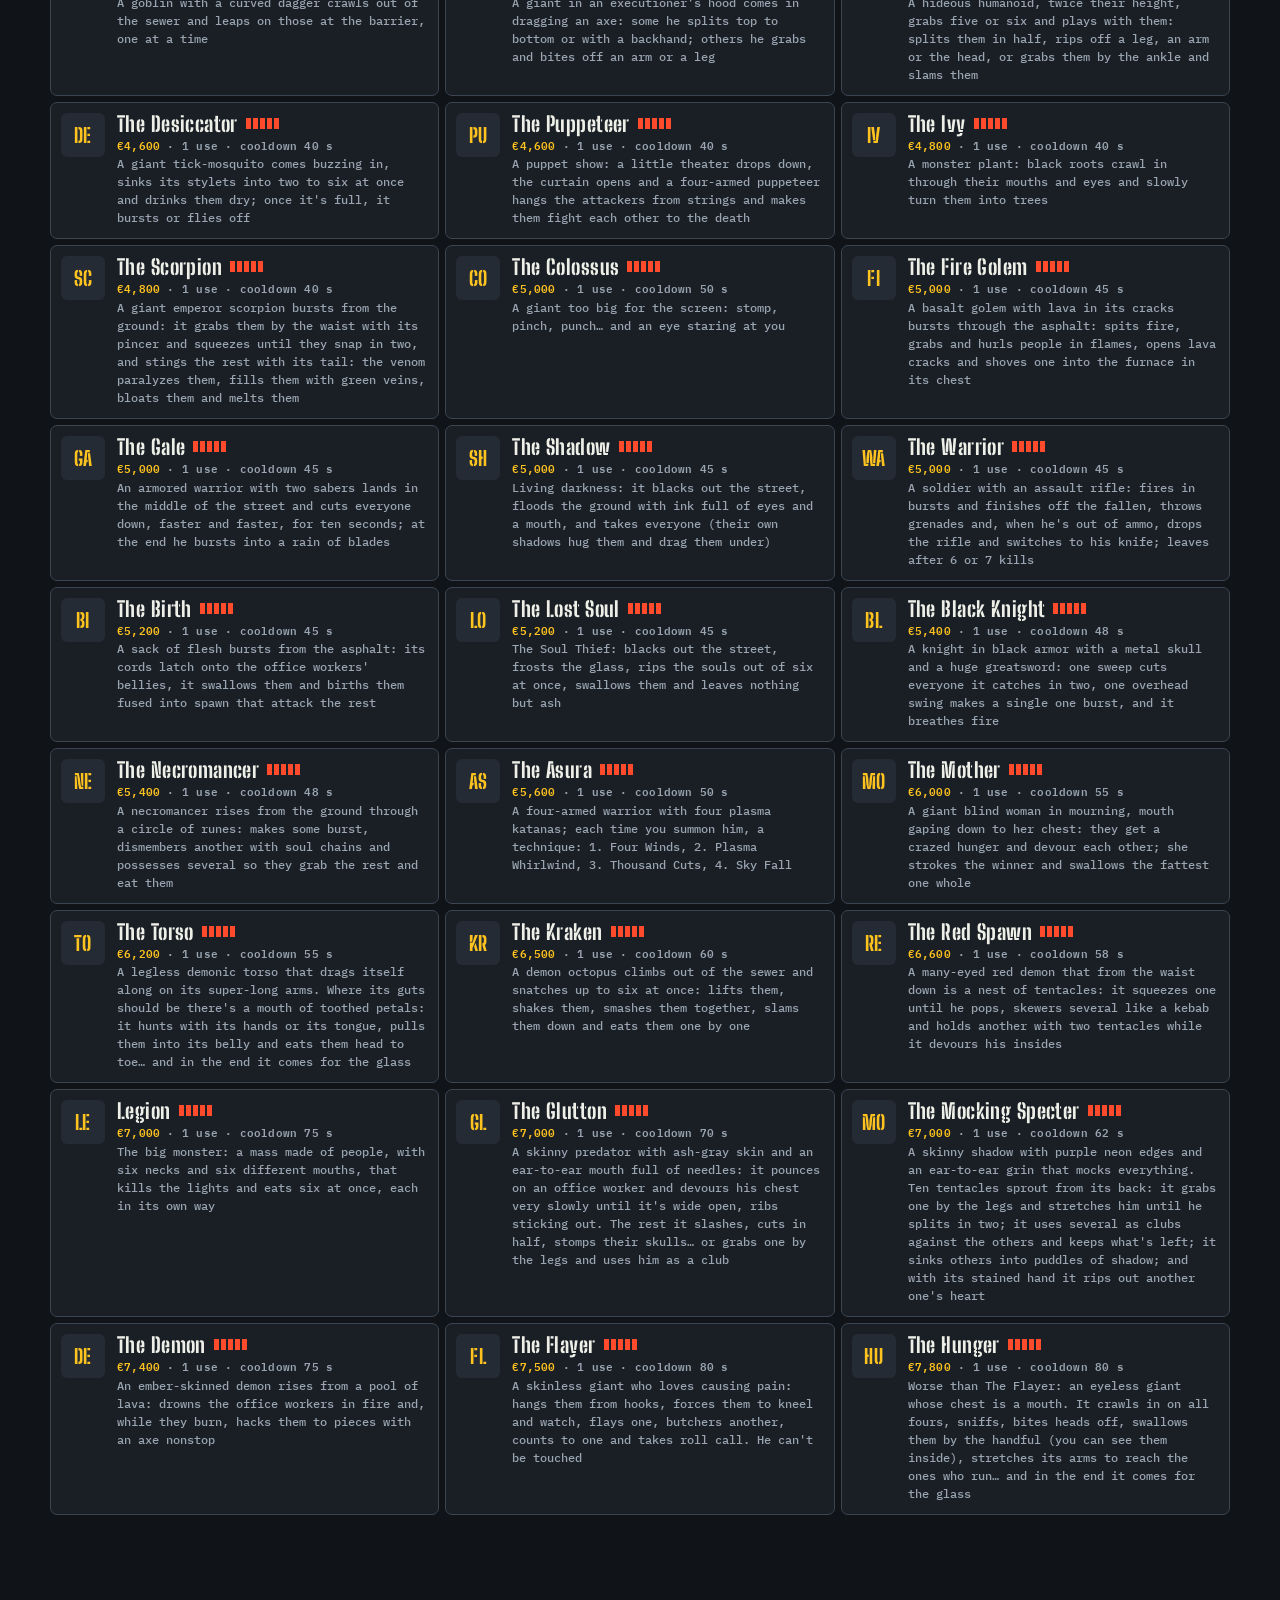
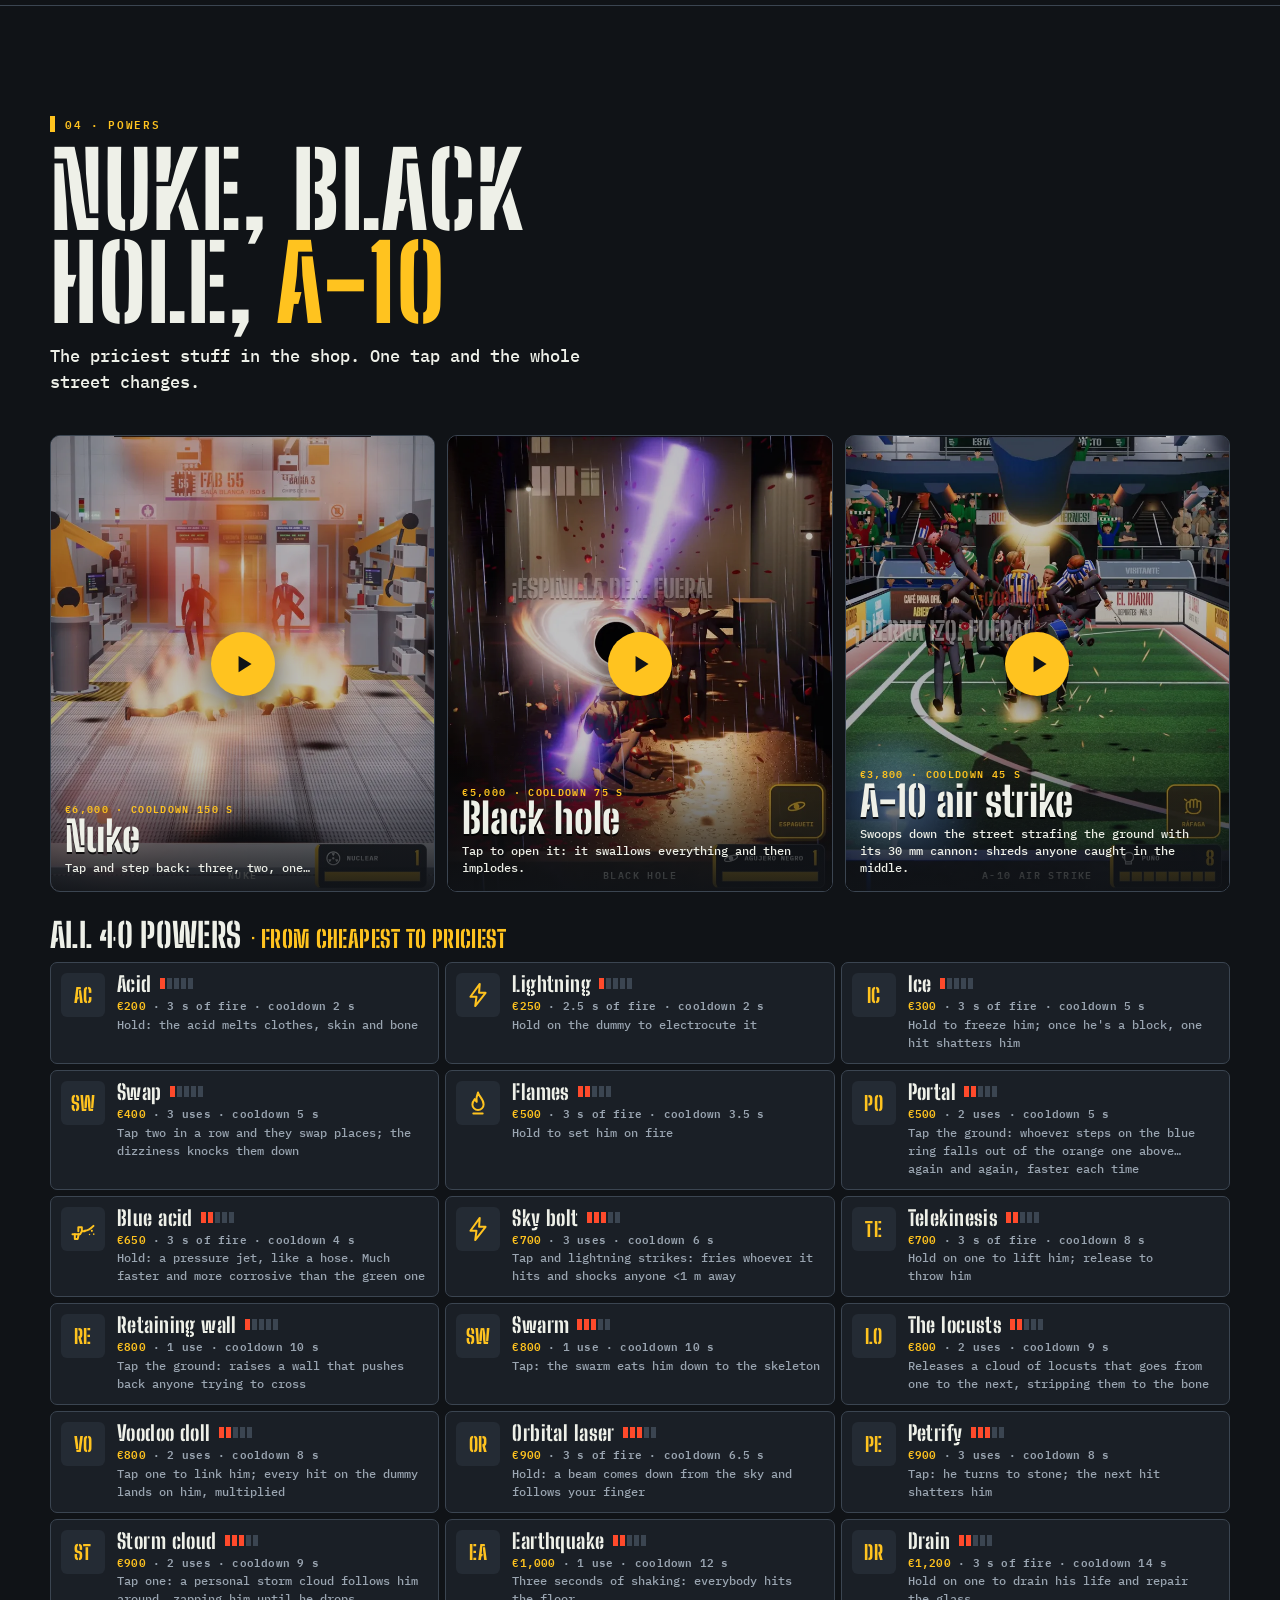
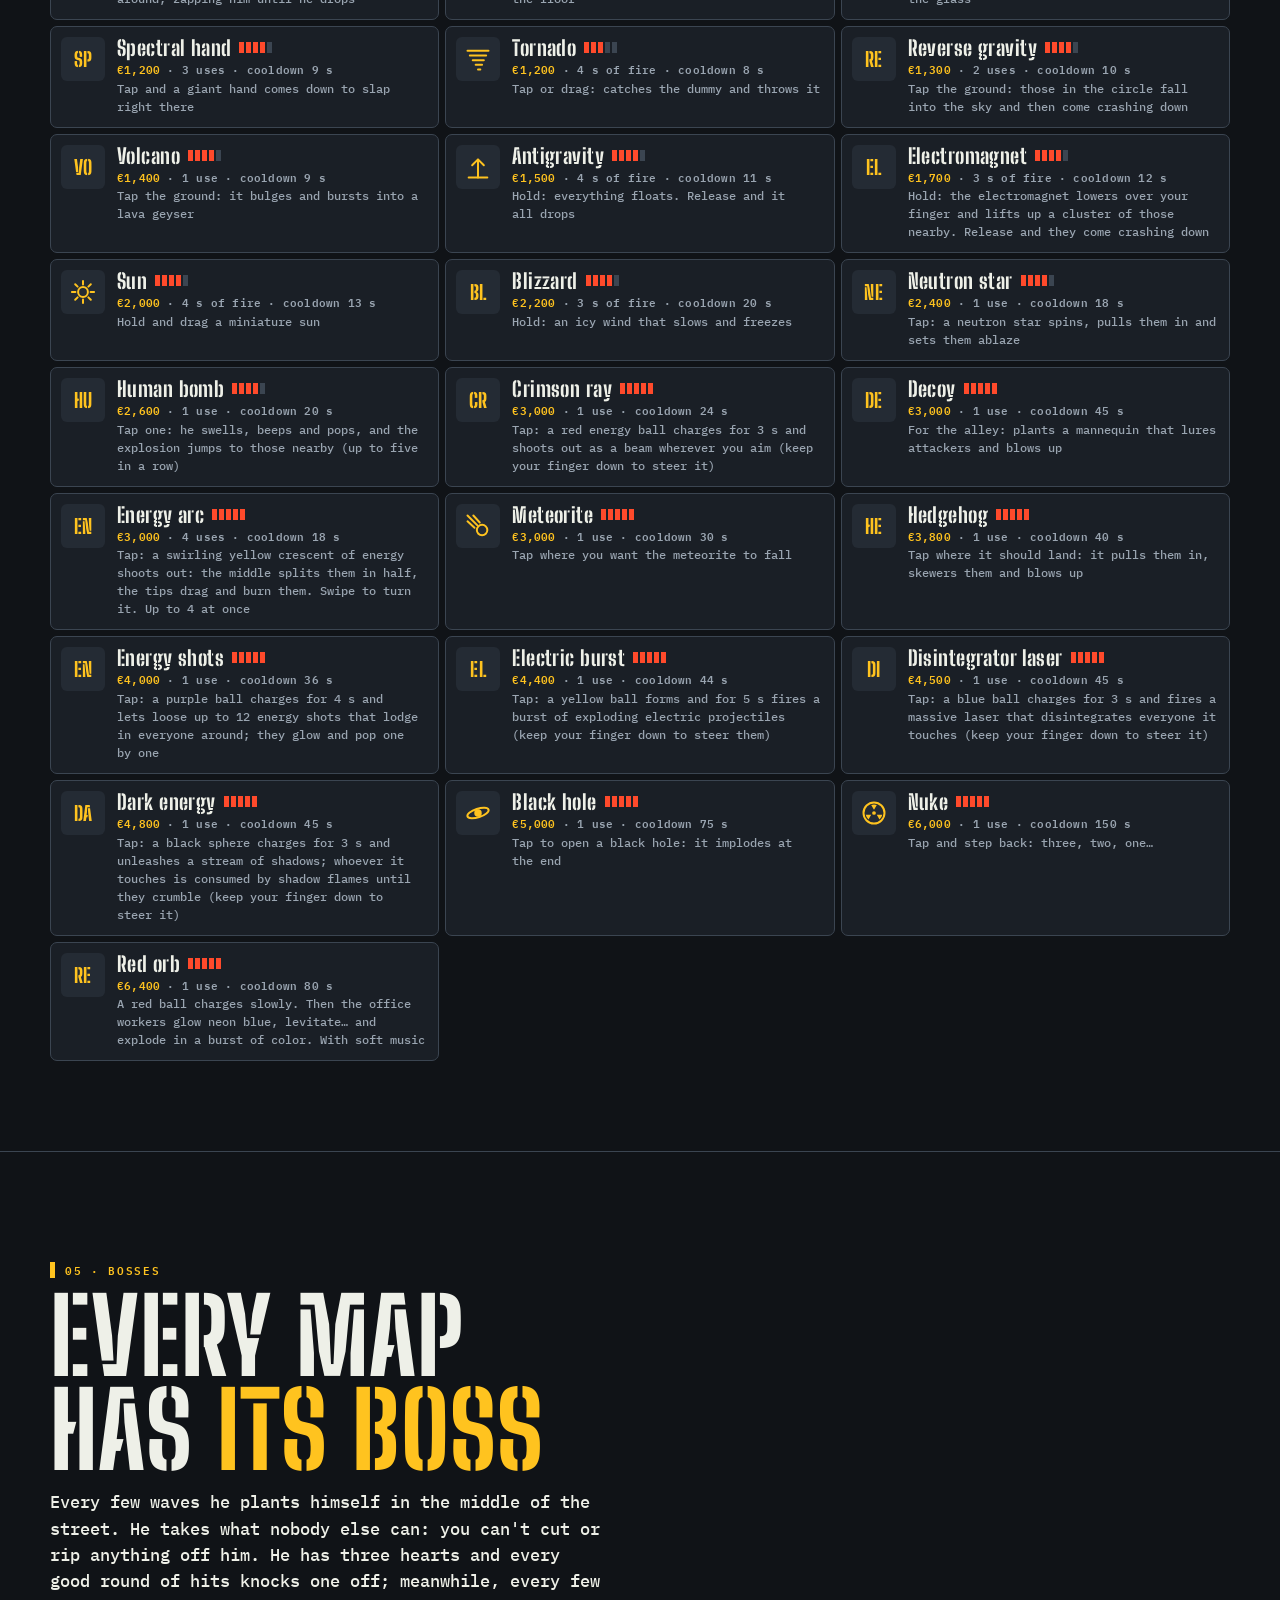
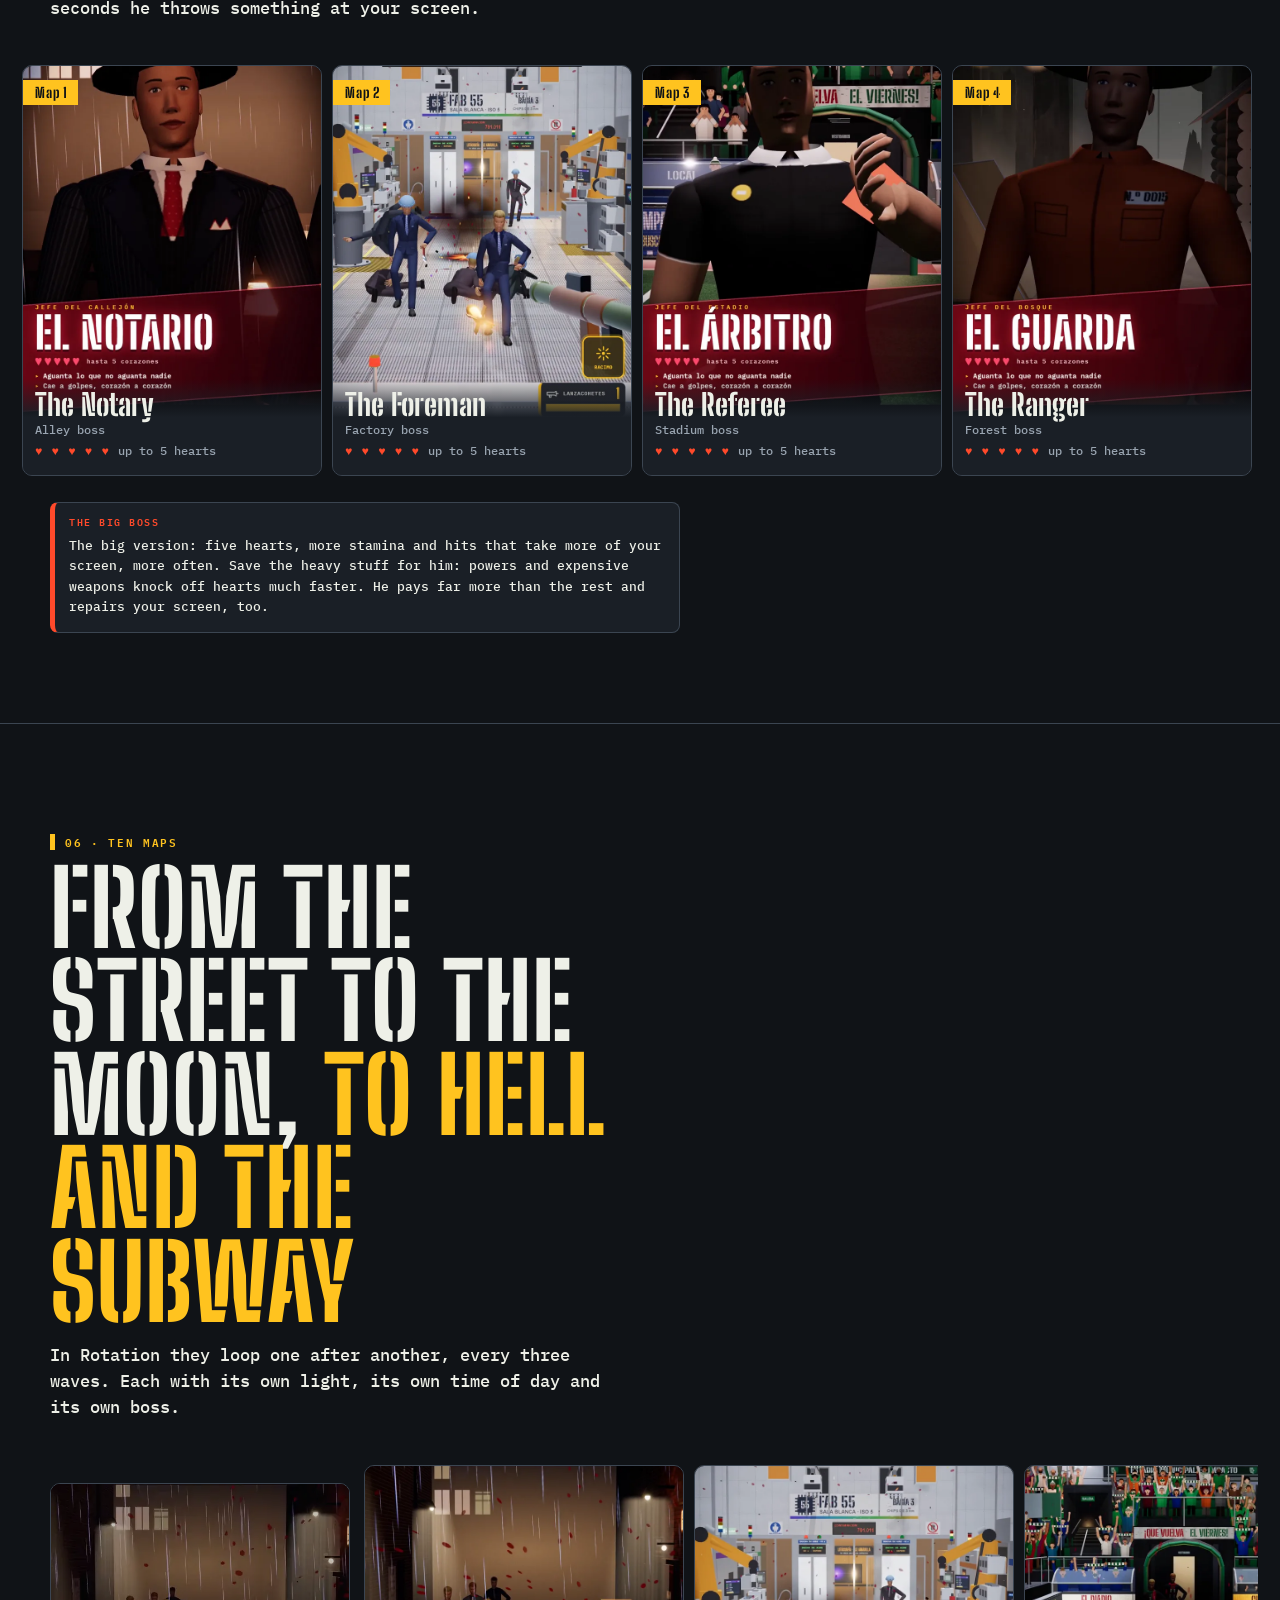
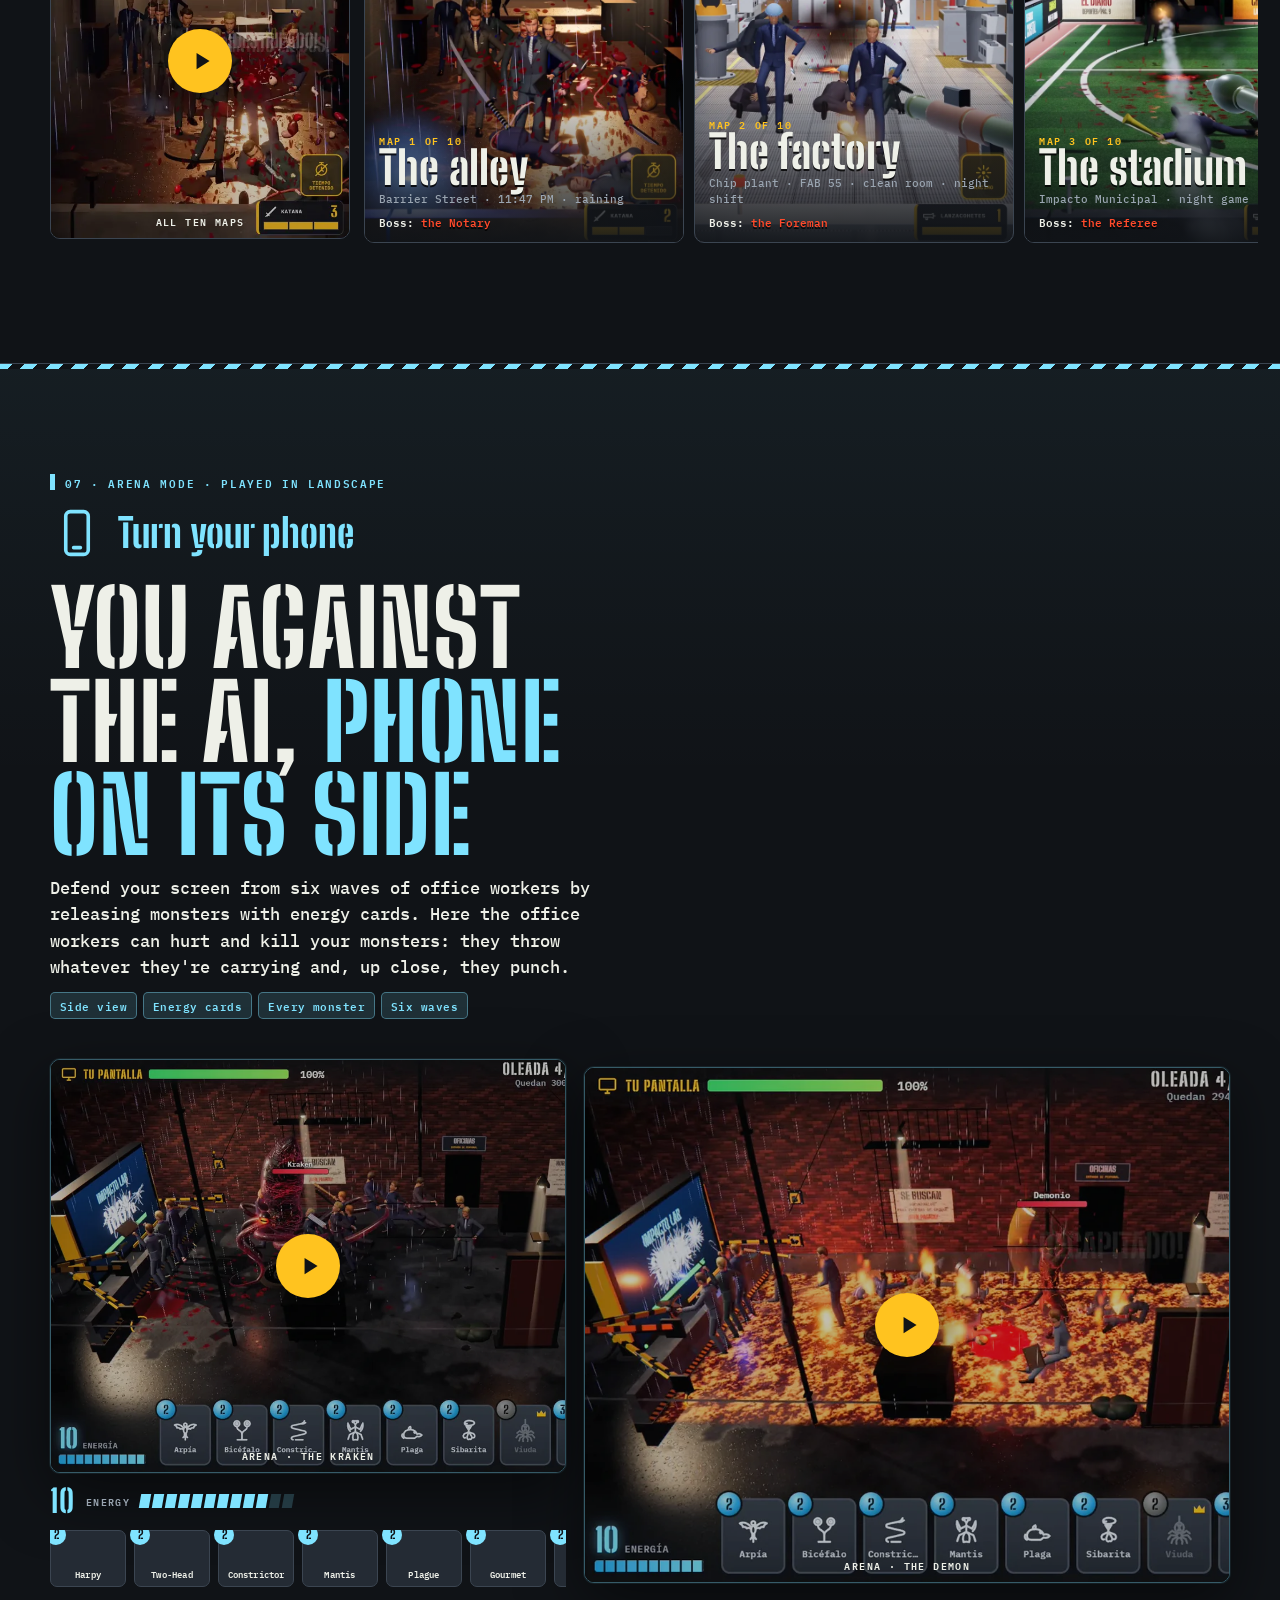
==== commit af5588ce: "Vuelve el enlace al TikTok (@caostotalneon) en ES/EN/PT, ahora rotulado «Caos Total y Impacto Lab» c" ====
--- a/en/index.html
+++ b/en/index.html
@@ -43,7 +43,7 @@
 <link rel="preload" href="../fonts/bsd-800.woff2" as="font" type="font/woff2" crossorigin>
 <link rel="preload" href="../fonts/plex-500.woff2" as="font" type="font/woff2" crossorigin>
 <link rel="preload" href="../img/poster_hero_kraken.webp" as="image" type="image/webp">
-<link rel="stylesheet" href="../css/style.css?v=20261106">
+<link rel="stylesheet" href="../css/style.css?v=20261106b">
 <script type="application/ld+json">
 {
   "@context": "https://schema.org",
@@ -80,7 +80,8 @@
       "@id": "https://aminacomunicaciones-a11y.github.io/impacto-lab/#aminan",
       "name": "Aminan",
       "url": "https://aminacomunicaciones-a11y.github.io/impacto-lab/",
-      "logo": "https://aminacomunicaciones-a11y.github.io/impacto-lab/img/icon/icon-512.png"
+      "logo": "https://aminacomunicaciones-a11y.github.io/impacto-lab/img/icon/icon-512.png",
+      "sameAs": ["https://www.tiktok.com/@caostotalneon"]
     },
     {
       "@type": "WebPage",
@@ -321,6 +322,10 @@
     </div>
     <a class="tcard rv d2" href="tester/"><svg viewBox="0 0 24 24" aria-hidden="true"><path d="M12 2.5l7.5 3v6.2c0 4.6-3.1 8-7.5 9.8-4.4-1.8-7.5-5.2-7.5-9.8V5.5zm-1.2 12.6l5.3-5.3-1.4-1.4-3.9 3.9-1.9-1.9-1.4 1.4z"/></svg>
       <span style="display:grid;gap:3px"><b>Become a tester</b><span>Closed test on Google Play · Android only</span></span>
+    </a>
+    <a class="tiktok rv d2" href="https://www.tiktok.com/@caostotalneon" rel="noopener">
+      <svg viewBox="0 0 24 24" aria-hidden="true"><path d="M16.6 5.8A4.3 4.3 0 0 1 15.5 3h-3.1v12.4a2.6 2.6 0 1 1-2.6-2.6c.3 0 .5 0 .8.1V9.7a5.8 5.8 0 1 0 4.9 5.7V9.1a7.3 7.3 0 0 0 4.3 1.4V7.4a4.3 4.3 0 0 1-3.2-1.6z"/></svg>
+      <span style="display:grid;gap:3px"><b>Caos Total y Impacto Lab</b><span>TikTok · @caostotalneon</span></span>
     </a>
   </div>
 </section>
@@ -360,6 +365,7 @@
     <p class="warn"><b>18</b><span>Adults only (18+) · graphic violence</span></p>
     <div class="row">
       <a href="../privacidad/">Privacy policy (in Spanish)</a>
+      <a href="https://www.tiktok.com/@caostotalneon" rel="noopener">TikTok: Caos Total y Impacto Lab</a>
       <a href="tester/">Become a tester</a>
       <a href="presskit/">Press kit</a>
     </div>
@@ -381,7 +387,7 @@
   </nav>
 </div>
 
-<script src="../js/lista.js?v=20261106" defer></script>
-<script src="../js/main.js?v=20261106" defer></script>
+<script src="../js/lista.js?v=20261106b" defer></script>
+<script src="../js/main.js?v=20261106b" defer></script>
 </body>
 </html>
--- a/css/style.css
+++ b/css/style.css
@@ -44,7 +44,7 @@
 #boot b{font:800 clamp(46px,12vw,92px)/.9 var(--display);color:var(--safety);letter-spacing:.02em}
 #boot span{font:500 12px/1.4 var(--mono);color:var(--mute);min-height:1.4em}
 #boot .bar{width:min(62vw,300px);height:8px;margin:6px auto 0;background:rgba(255,255,255,.07);outline:1px solid var(--rule);position:relative;overflow:hidden}
-#boot .bar i{position:absolute;inset:0;transform-origin:0 50%;transform:scaleX(0);background:var(--safety);transition:transform 1.1s var(--ease)}
+#boot .bar i{position:absolute;inset:0;transform-origin:0 50%;transform:scaleX(0);background:var(--safety);transition:transform .8s var(--ease)}
 #boot .bar::after{content:"";position:absolute;inset:0;background:repeating-linear-gradient(90deg,transparent 0 calc(5% - 2px),var(--asphalt) calc(5% - 2px) 5%)}
 #boot.run .bar i{transform:none}
 #boot.off{clip-path:inset(0 0 100% 0);visibility:hidden}
@@ -103,7 +103,7 @@
 /* ---------- portada ---------- */
 #hero{position:relative;min-height:100vh;min-height:100svh;display:grid;align-items:end;isolation:isolate;overflow:hidden;background:#000}
 #hero .vid{position:absolute;inset:0;z-index:-1}
-html.js #hero .vid video,html.js #hero .vid img{opacity:0;transform:scale(1.08);transition:opacity 1.6s ease,transform 6s var(--ease)}
+html.js #hero .vid video,html.js #hero .vid img{opacity:0;transform:scale(1.08);transition:opacity .9s ease,transform 2.4s var(--ease)}
 body.go #hero .vid video,body.go #hero .vid img{opacity:1;transform:none}
 #hero .vid video.ready~img{opacity:0}
 #hero::after{content:"";position:absolute;inset:0;z-index:-1;pointer-events:none;background:
@@ -133,13 +133,13 @@
 
 /* entrada cinematográfica de la portada */
 html.js .hero-in>*{opacity:0;transform:translateY(18px)}
-body.go .hero-in>*{animation:rise .9s var(--ease) forwards}
+body.go .hero-in>*{animation:rise .7s var(--ease) forwards}
 body.go .hero-in>:nth-child(1){animation-delay:.1s}
 body.go .hero-in>:nth-child(2){animation:none;opacity:1;transform:none}
-body.go .hero-in>:nth-child(3){animation-delay:1.25s}
-body.go .hero-in>:nth-child(4){animation-delay:1.45s}
-body.go .hero-in>:nth-child(5){animation-delay:1.7s}
-body.go .hero-in>:nth-child(6){animation-delay:1.95s}
+body.go .hero-in>:nth-child(3){animation-delay:.7s}
+body.go .hero-in>:nth-child(4){animation-delay:.8s}
+body.go .hero-in>:nth-child(5){animation-delay:.9s}
+body.go .hero-in>:nth-child(6){animation-delay:1s}
 html.js #hero h1 span{opacity:0}
 body.go #hero h1 span{animation:stamp .55s var(--ease) forwards}
 @keyframes stamp{0%{opacity:0;transform:scale(1.7) translateY(-14px);filter:blur(8px)}55%{opacity:1;transform:scale(.97);filter:blur(0)}100%{opacity:1;transform:none}}
@@ -312,6 +312,10 @@
 .tcard svg{width:22px;height:22px;fill:currentColor}
 .tcard b{font:800 20px/1 var(--display);letter-spacing:.04em}
 .tcard span{font:600 10px/1.2 var(--mono);letter-spacing:.1em;text-transform:uppercase;color:var(--mute)}
+.tiktok{display:inline-flex;align-items:center;gap:10px;padding:12px 14px;border:1px solid var(--rule);border-radius:8px;background:var(--bay);color:var(--paper);text-decoration:none;width:fit-content}
+.tiktok svg{width:22px;height:22px;fill:currentColor}
+.tiktok b{font:800 20px/1 var(--display);letter-spacing:.04em}
+.tiktok span{font:600 10px/1.2 var(--mono);letter-spacing:.1em;text-transform:uppercase;color:var(--mute)}
 
 /* 09 · vídeos */
 .videos{display:grid;gap:14px}
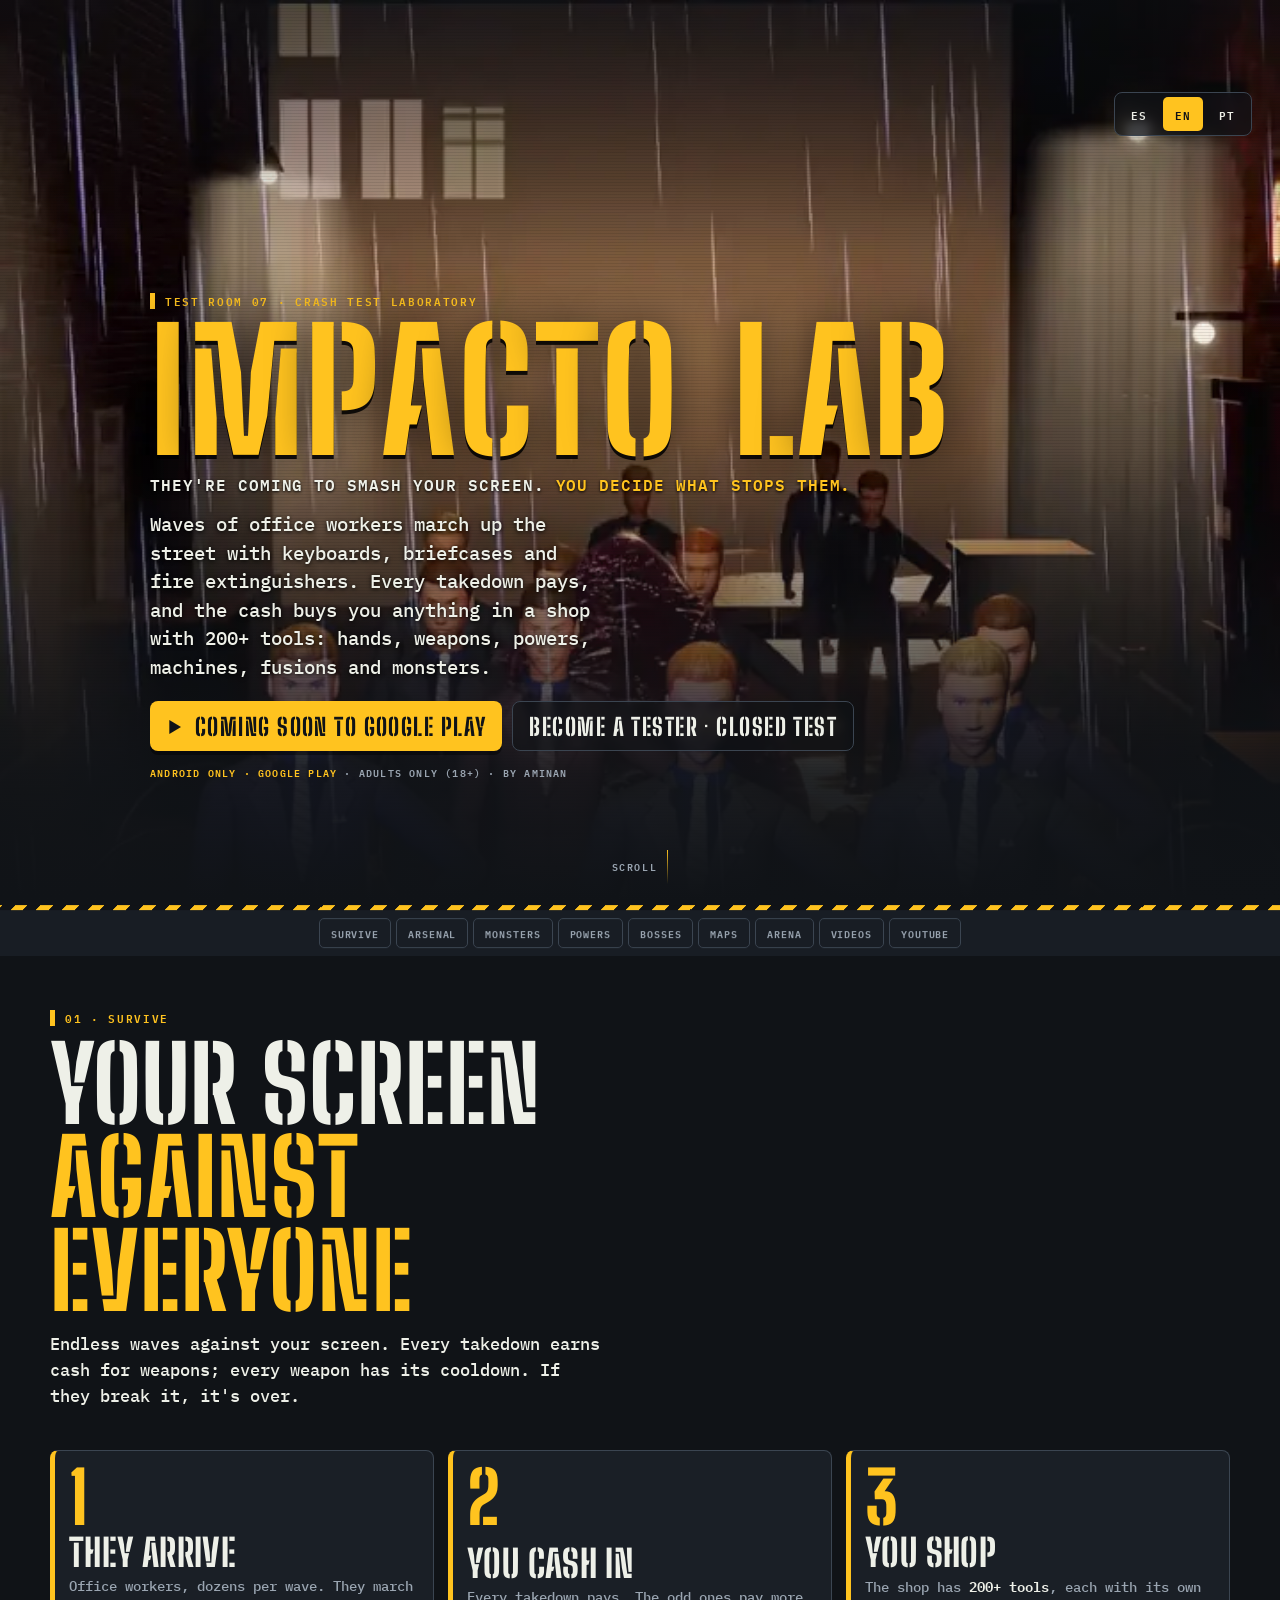
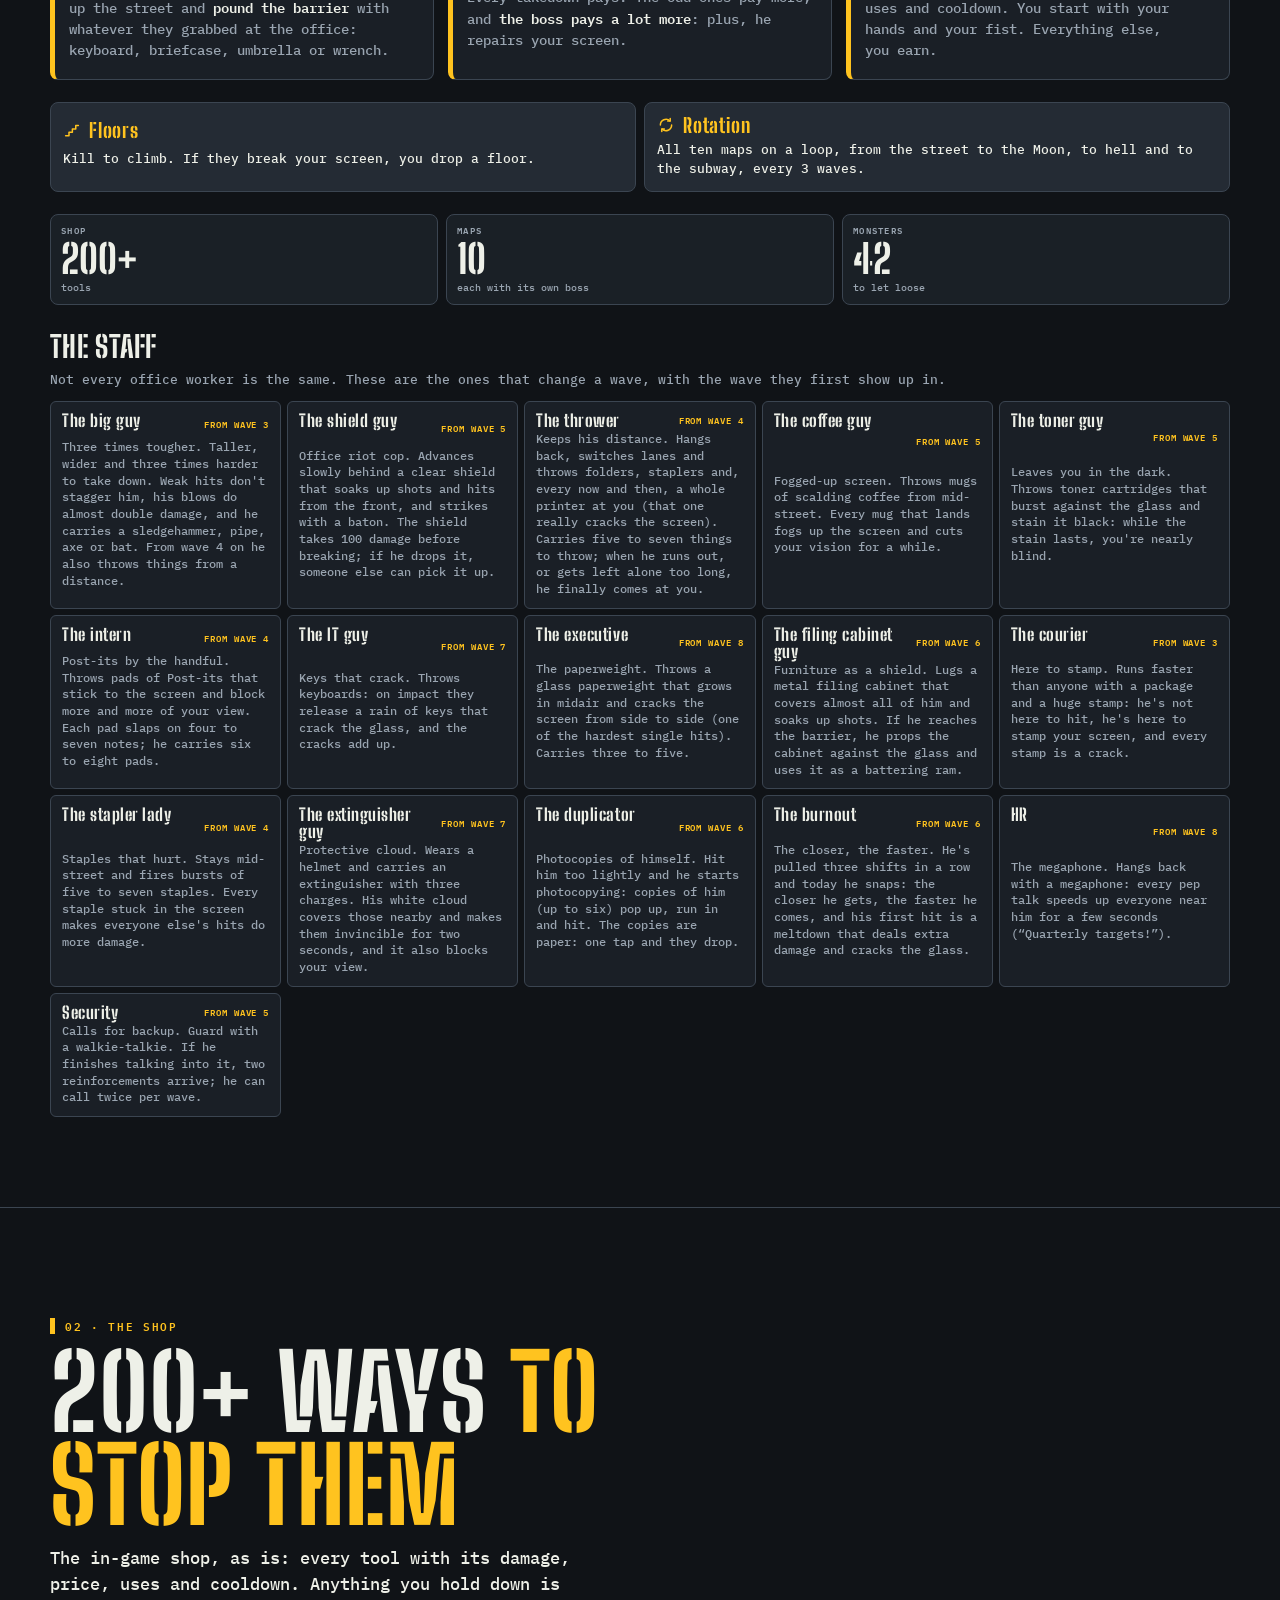
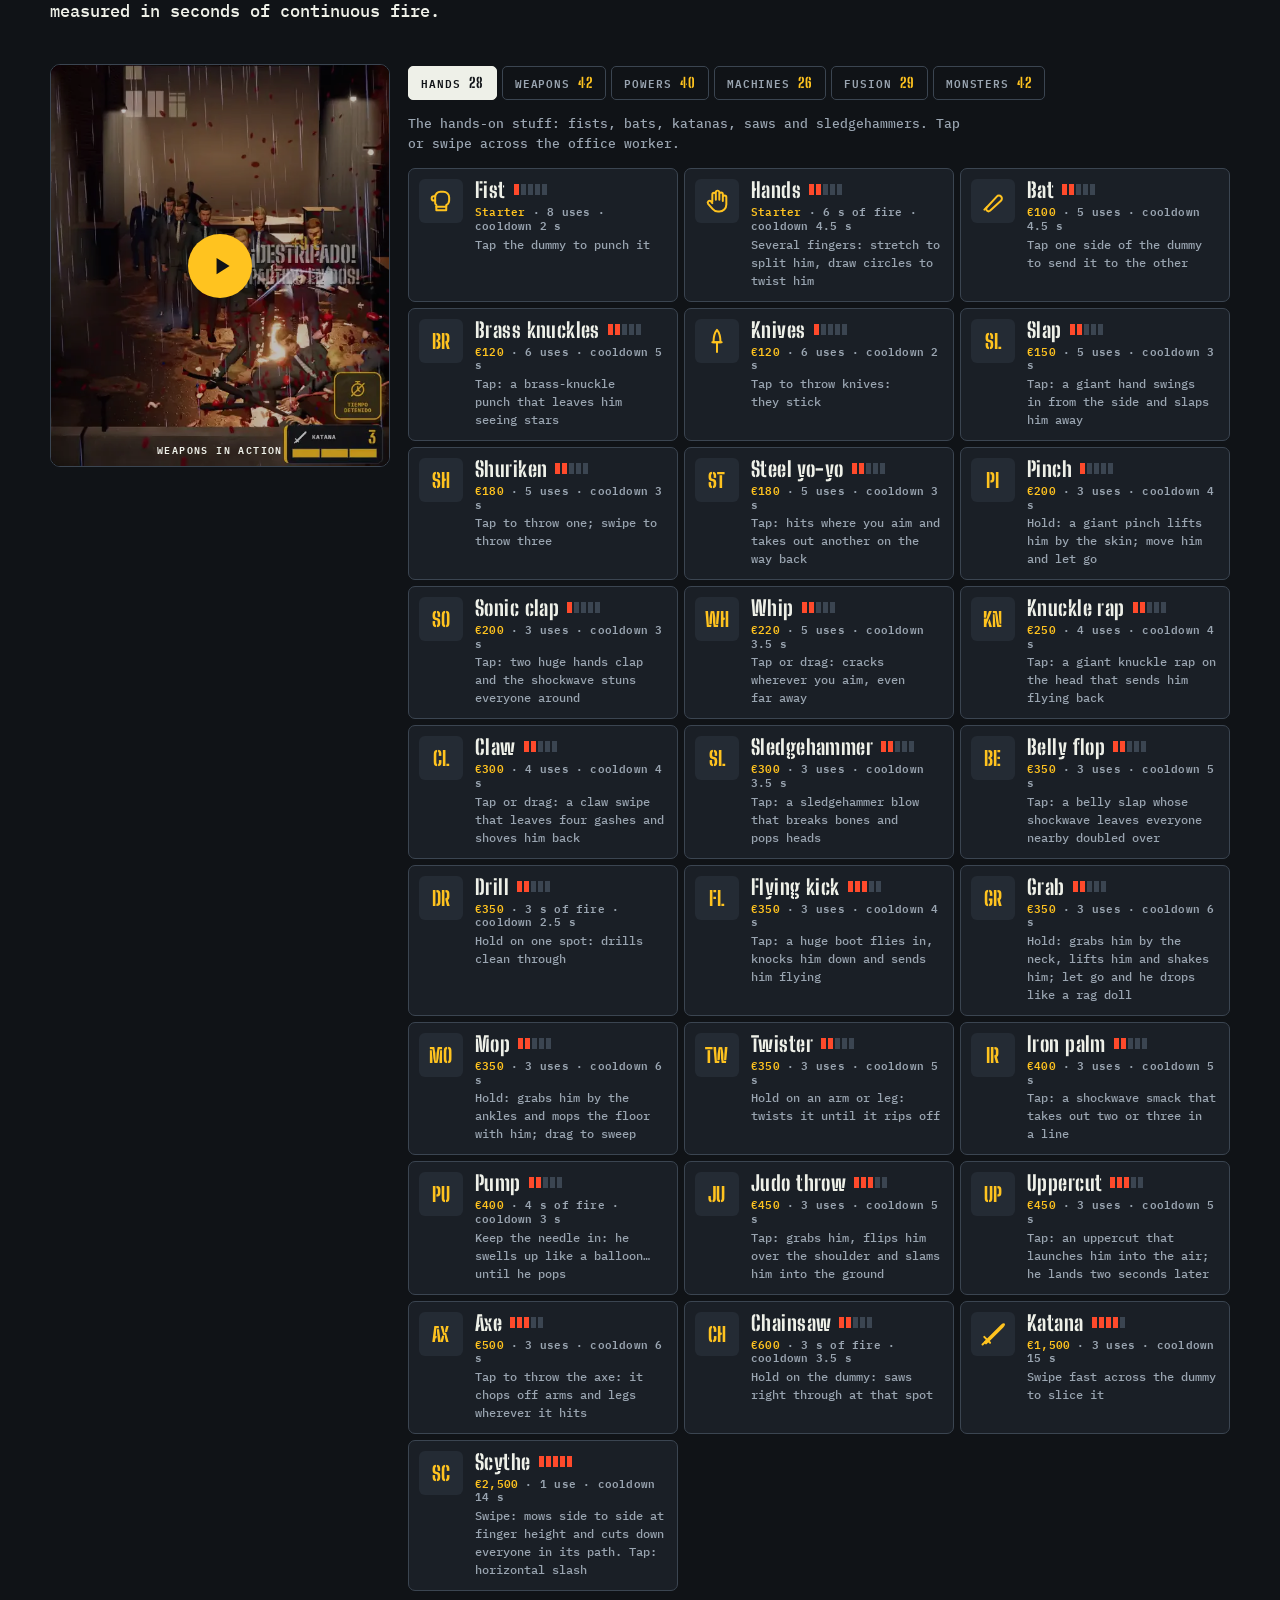
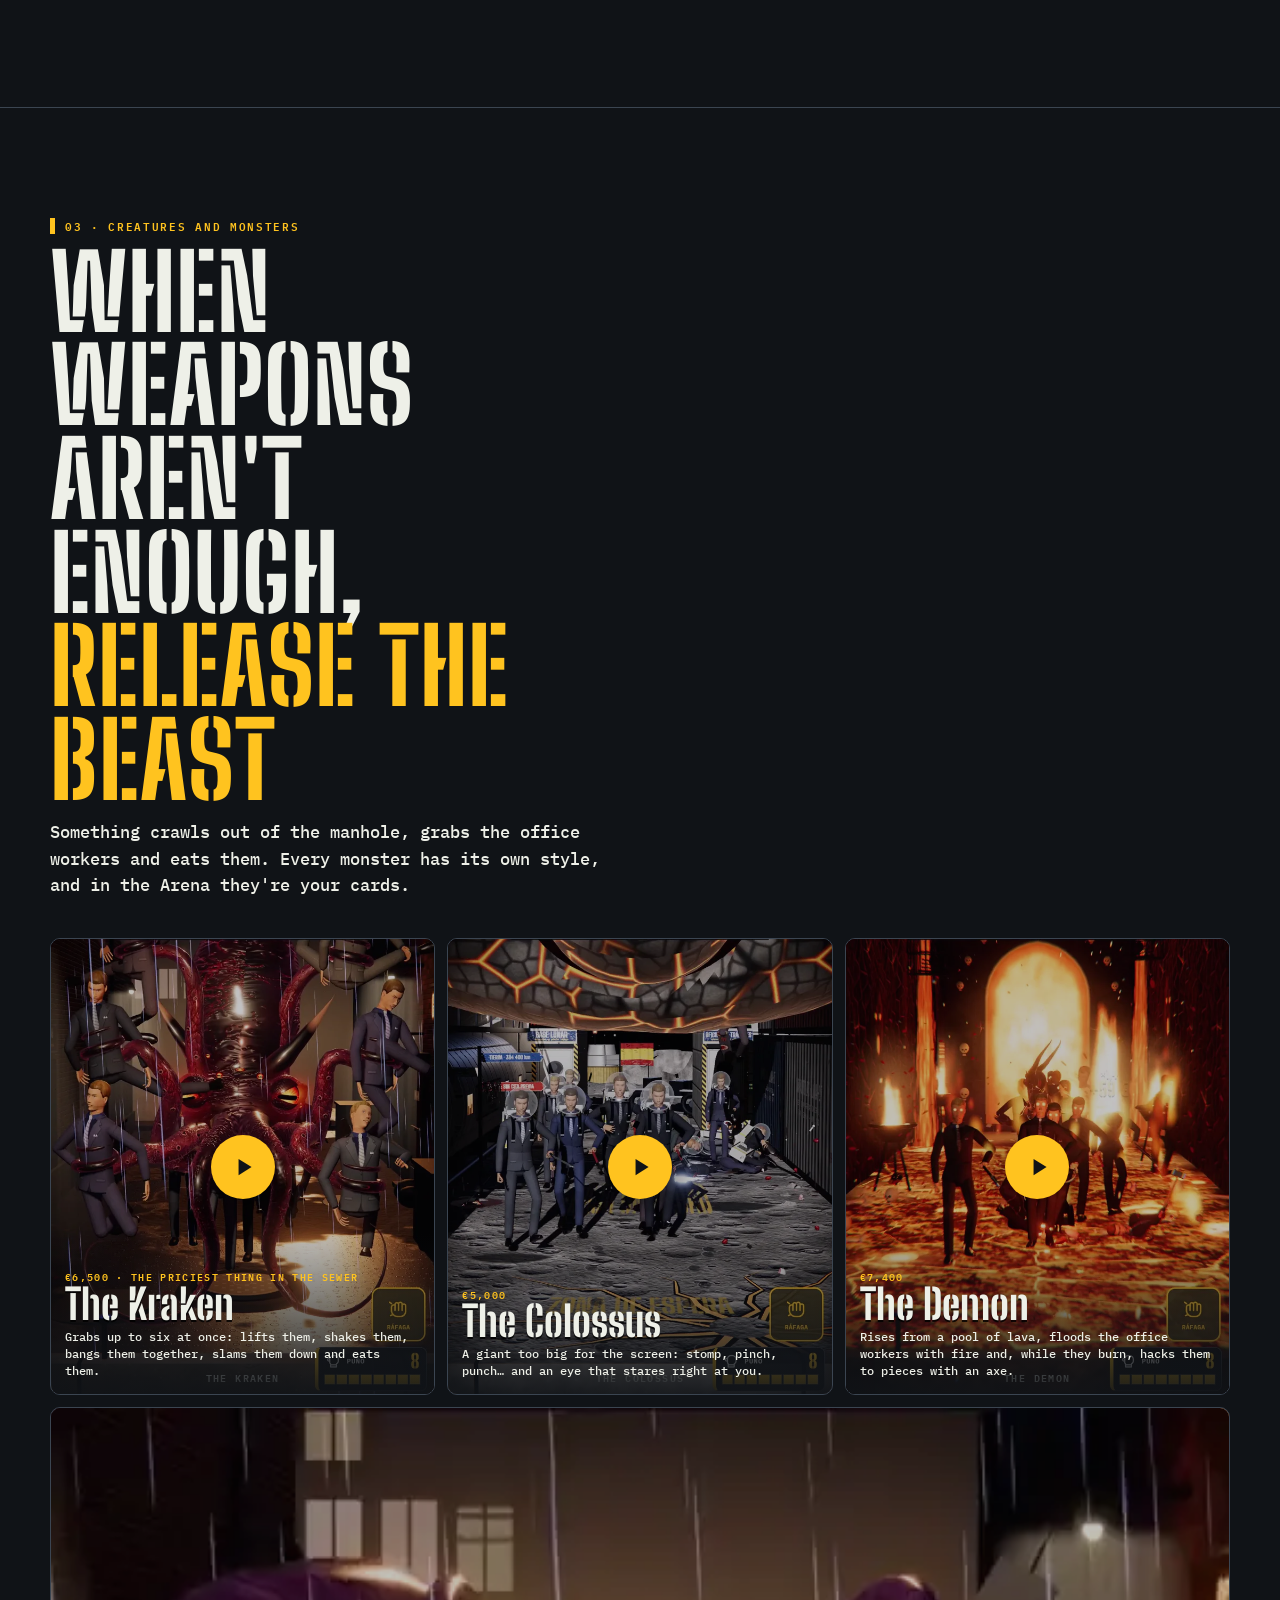
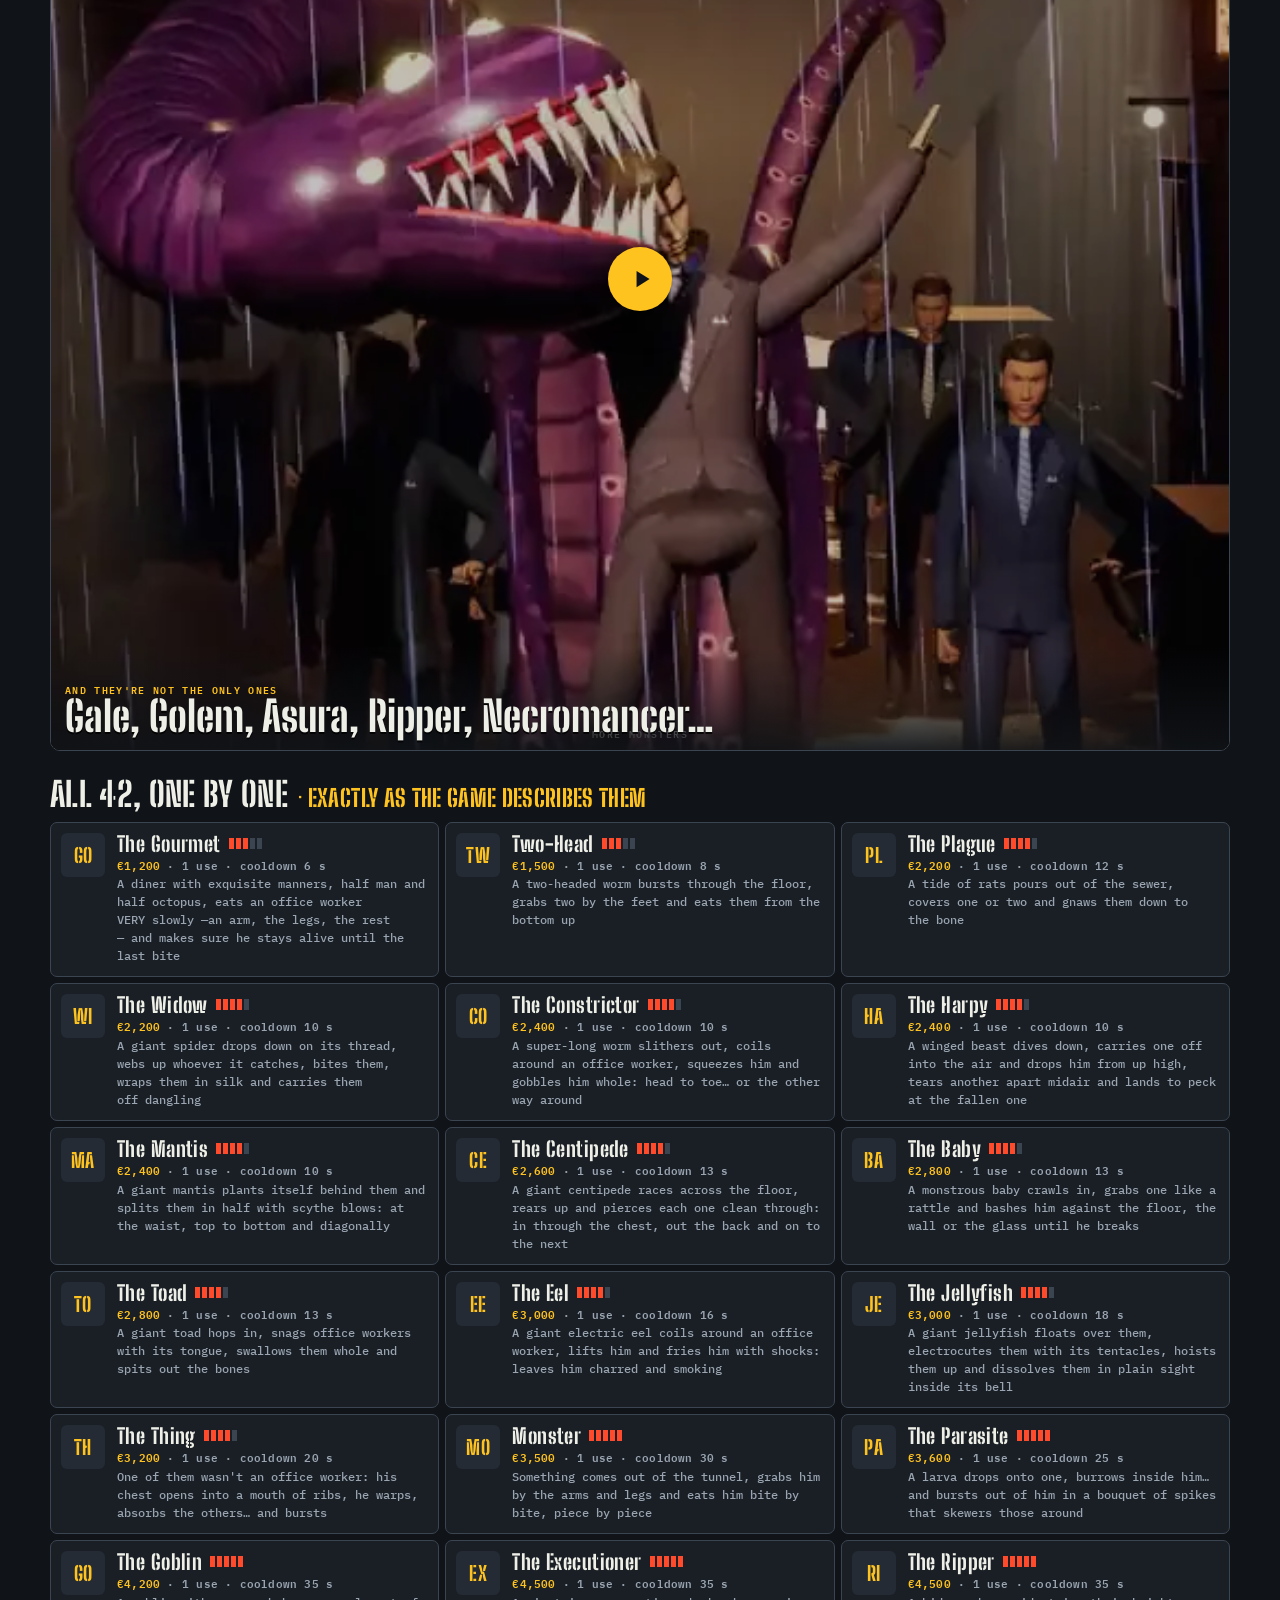
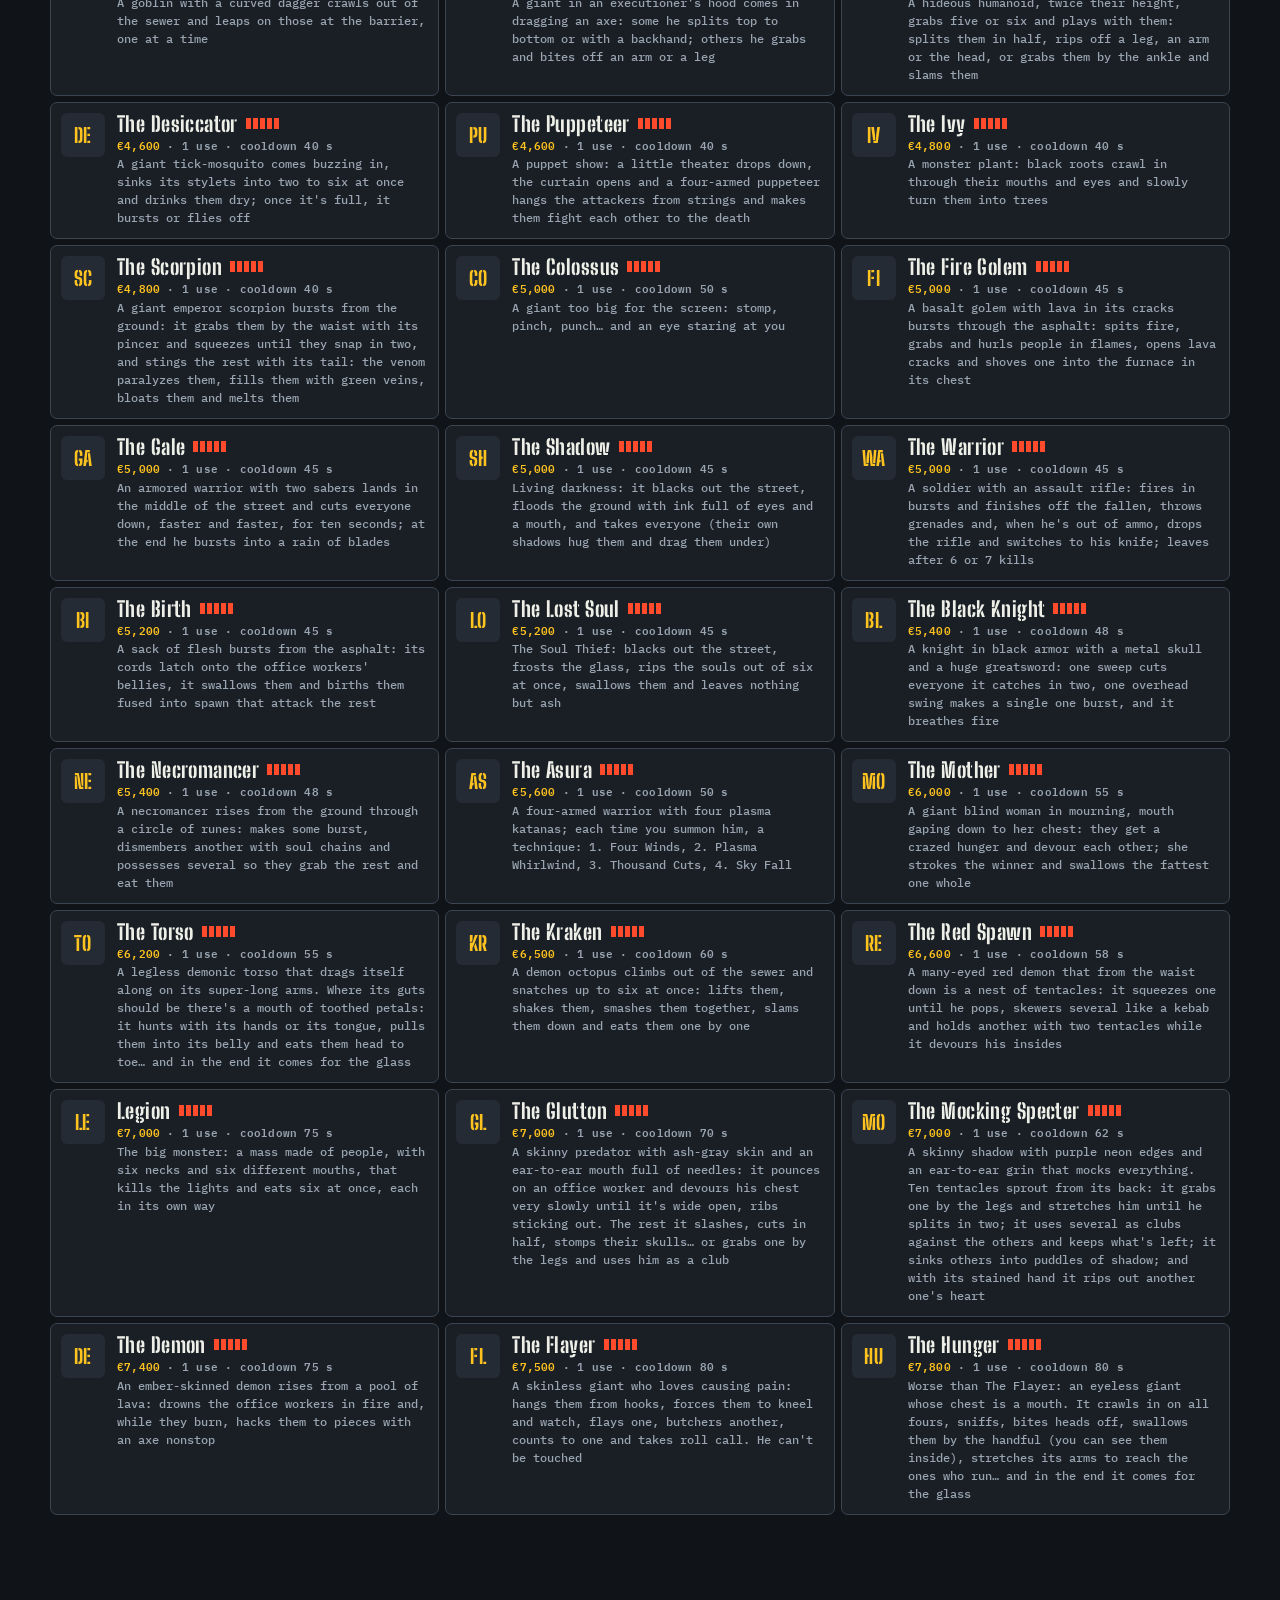
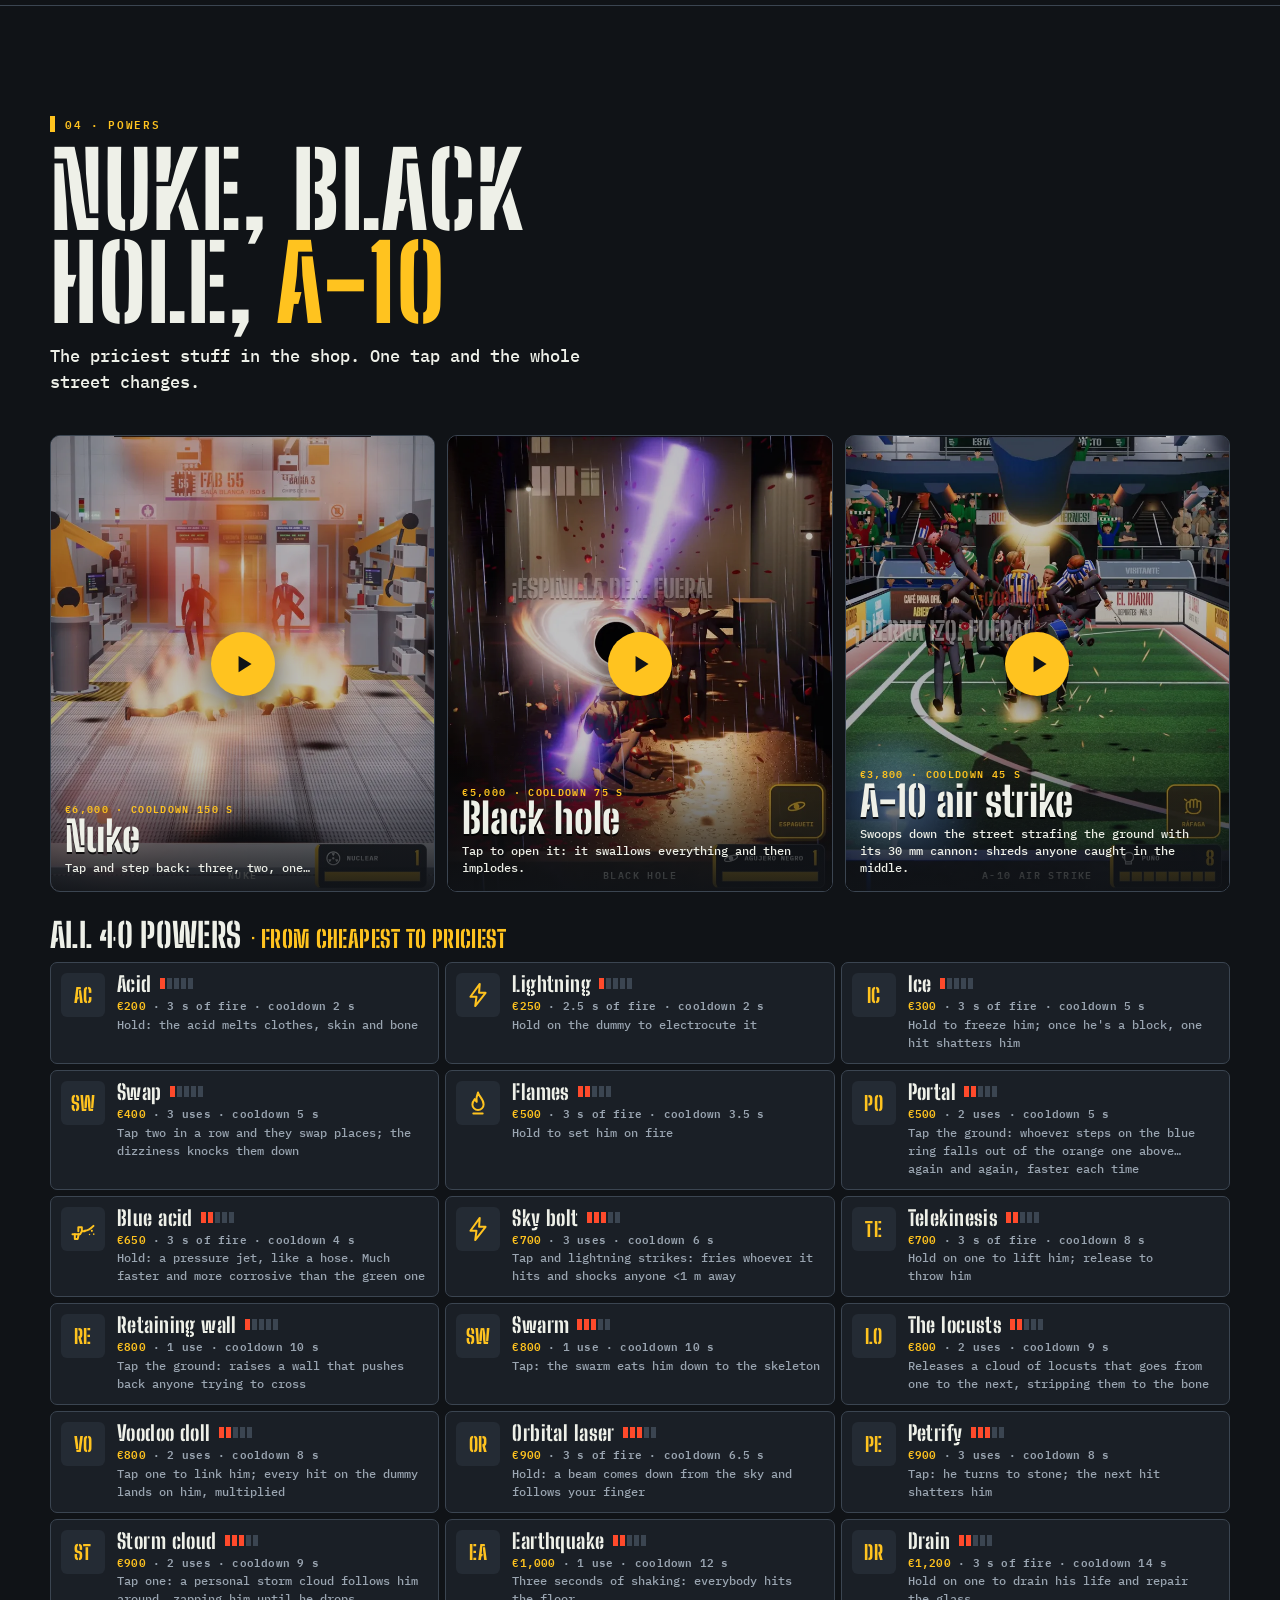
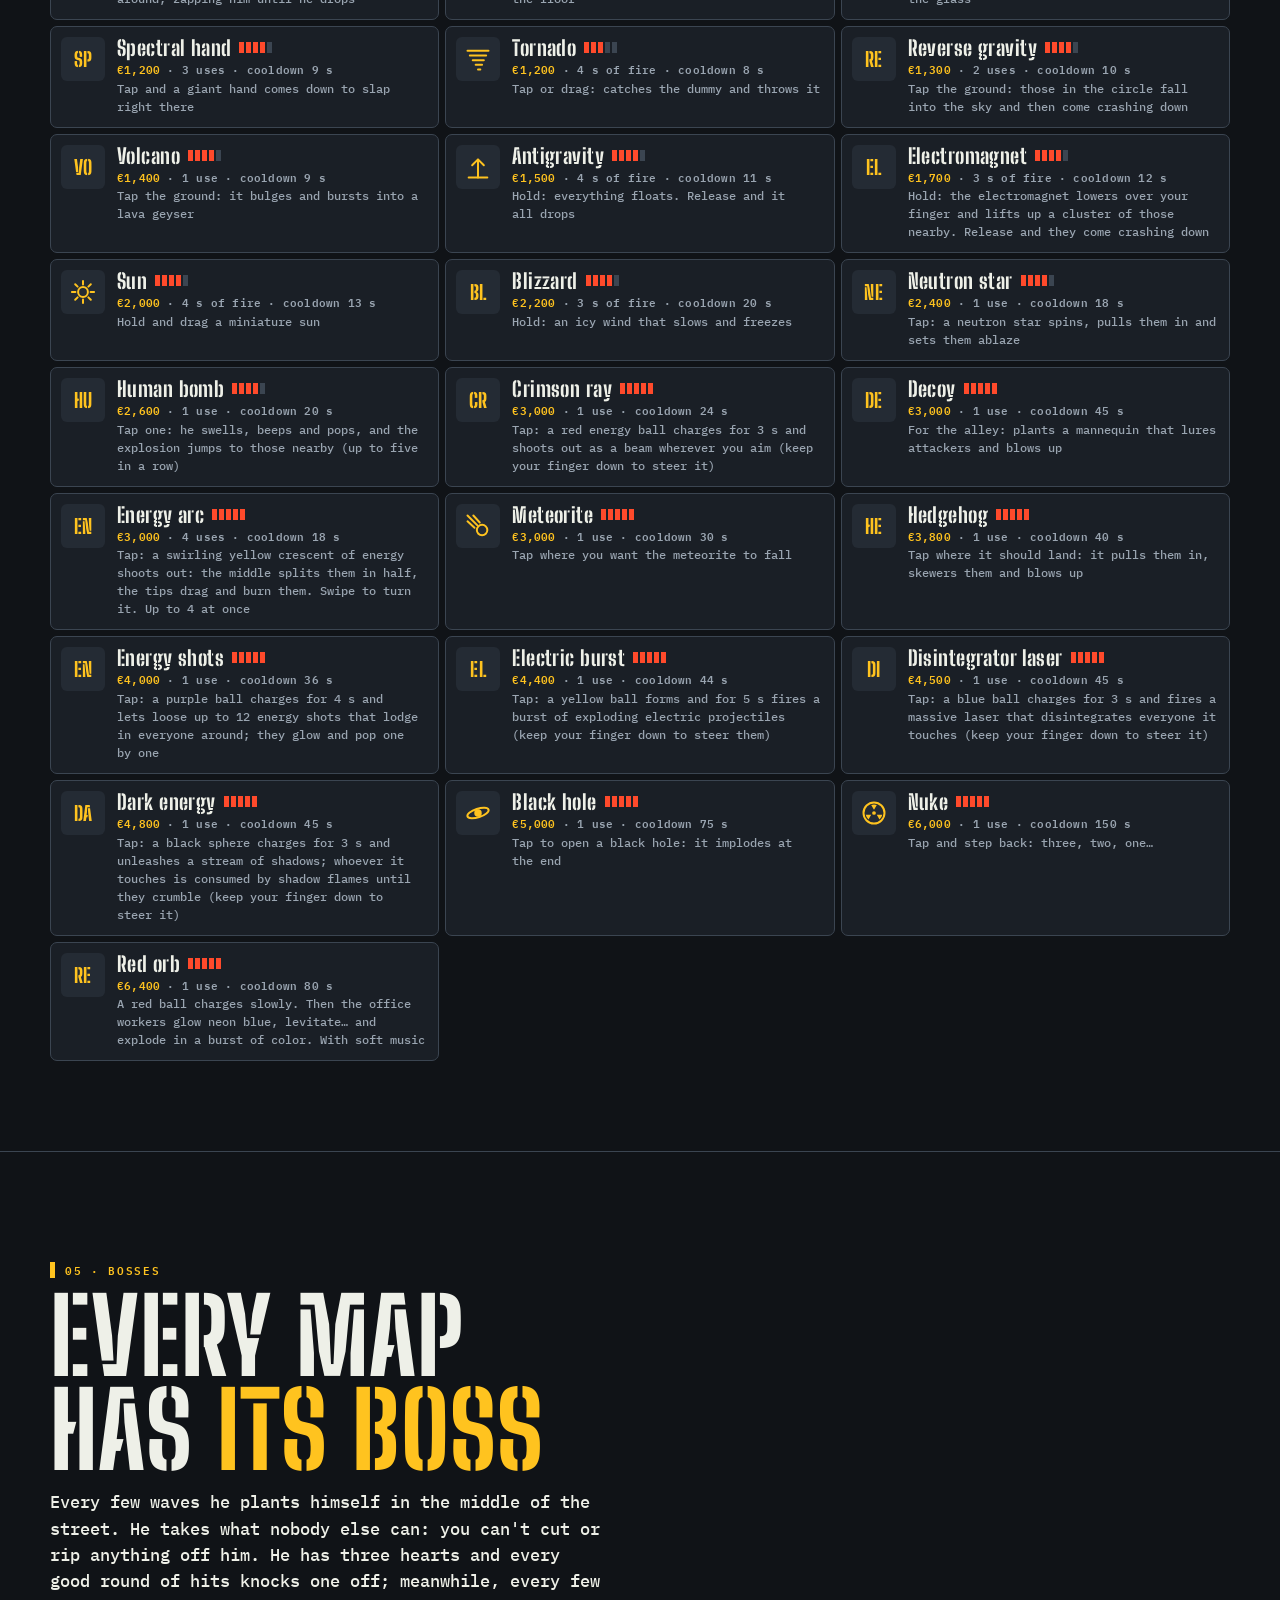
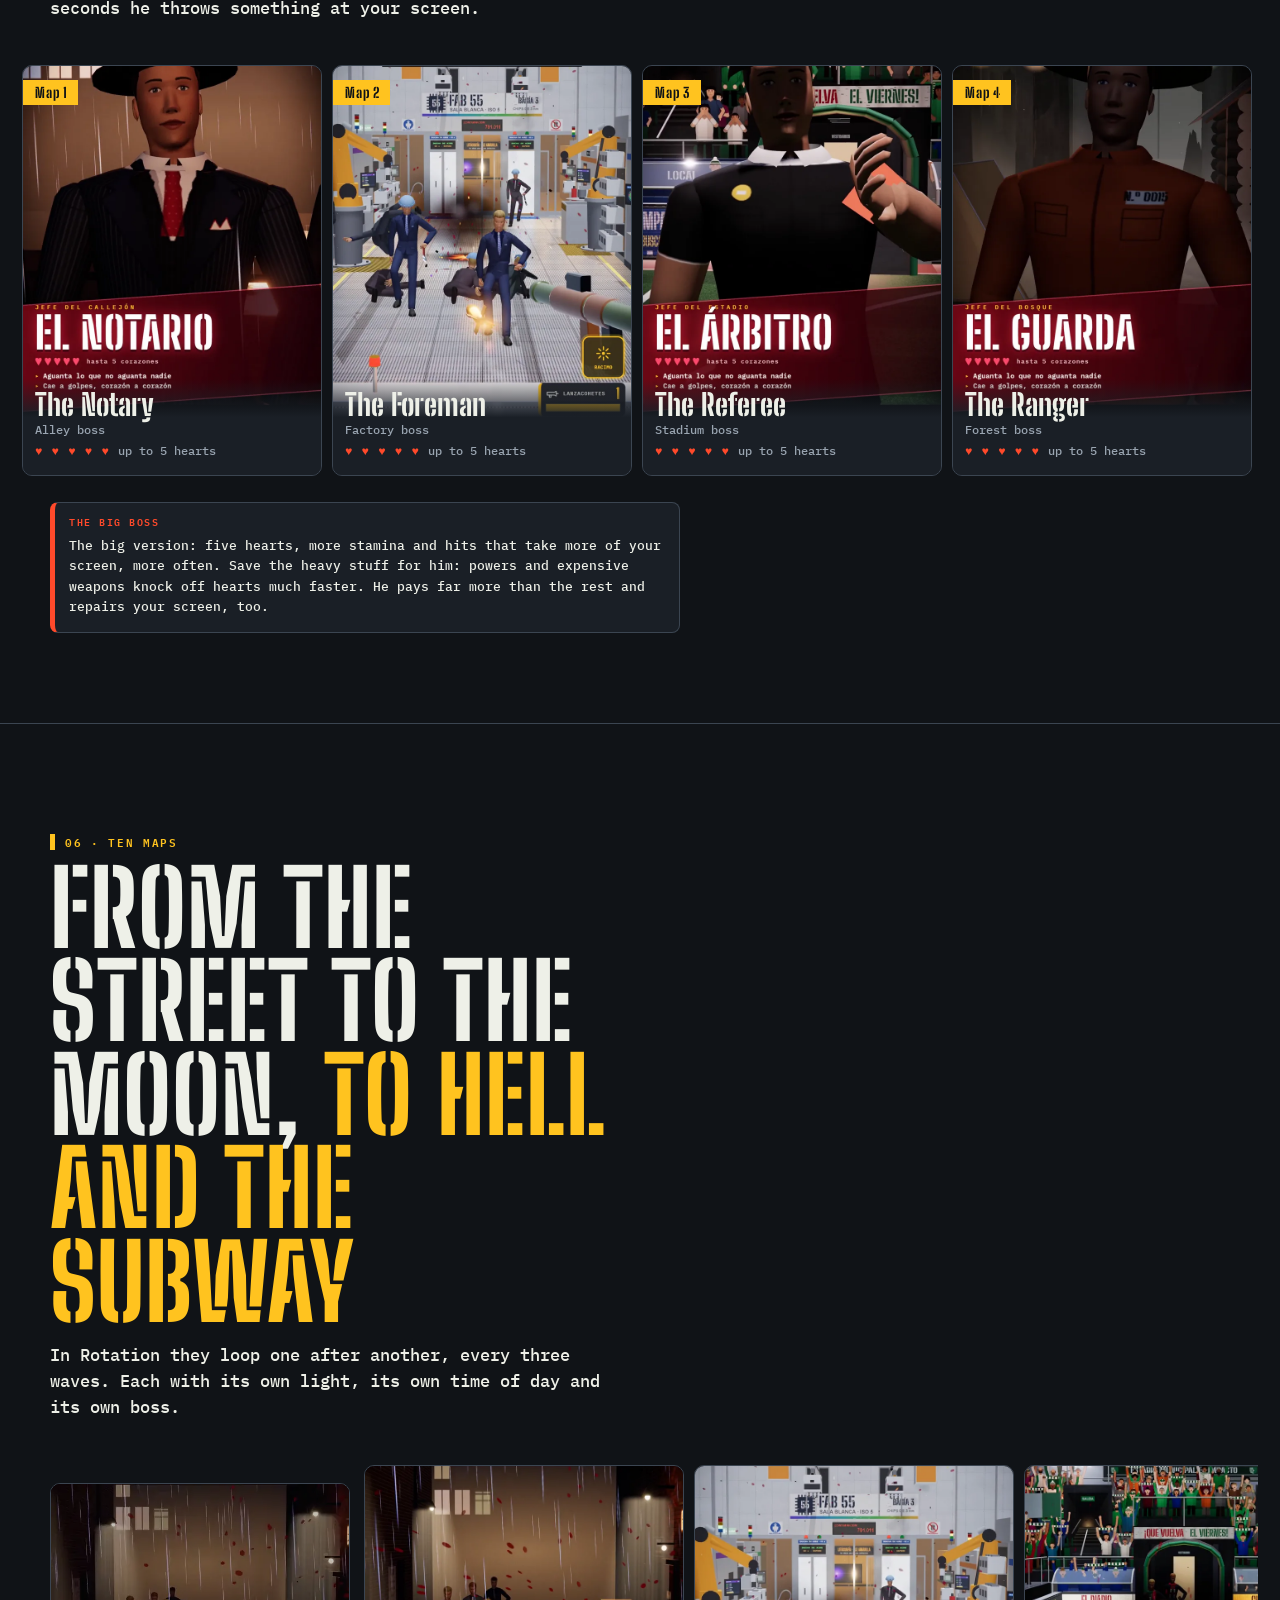
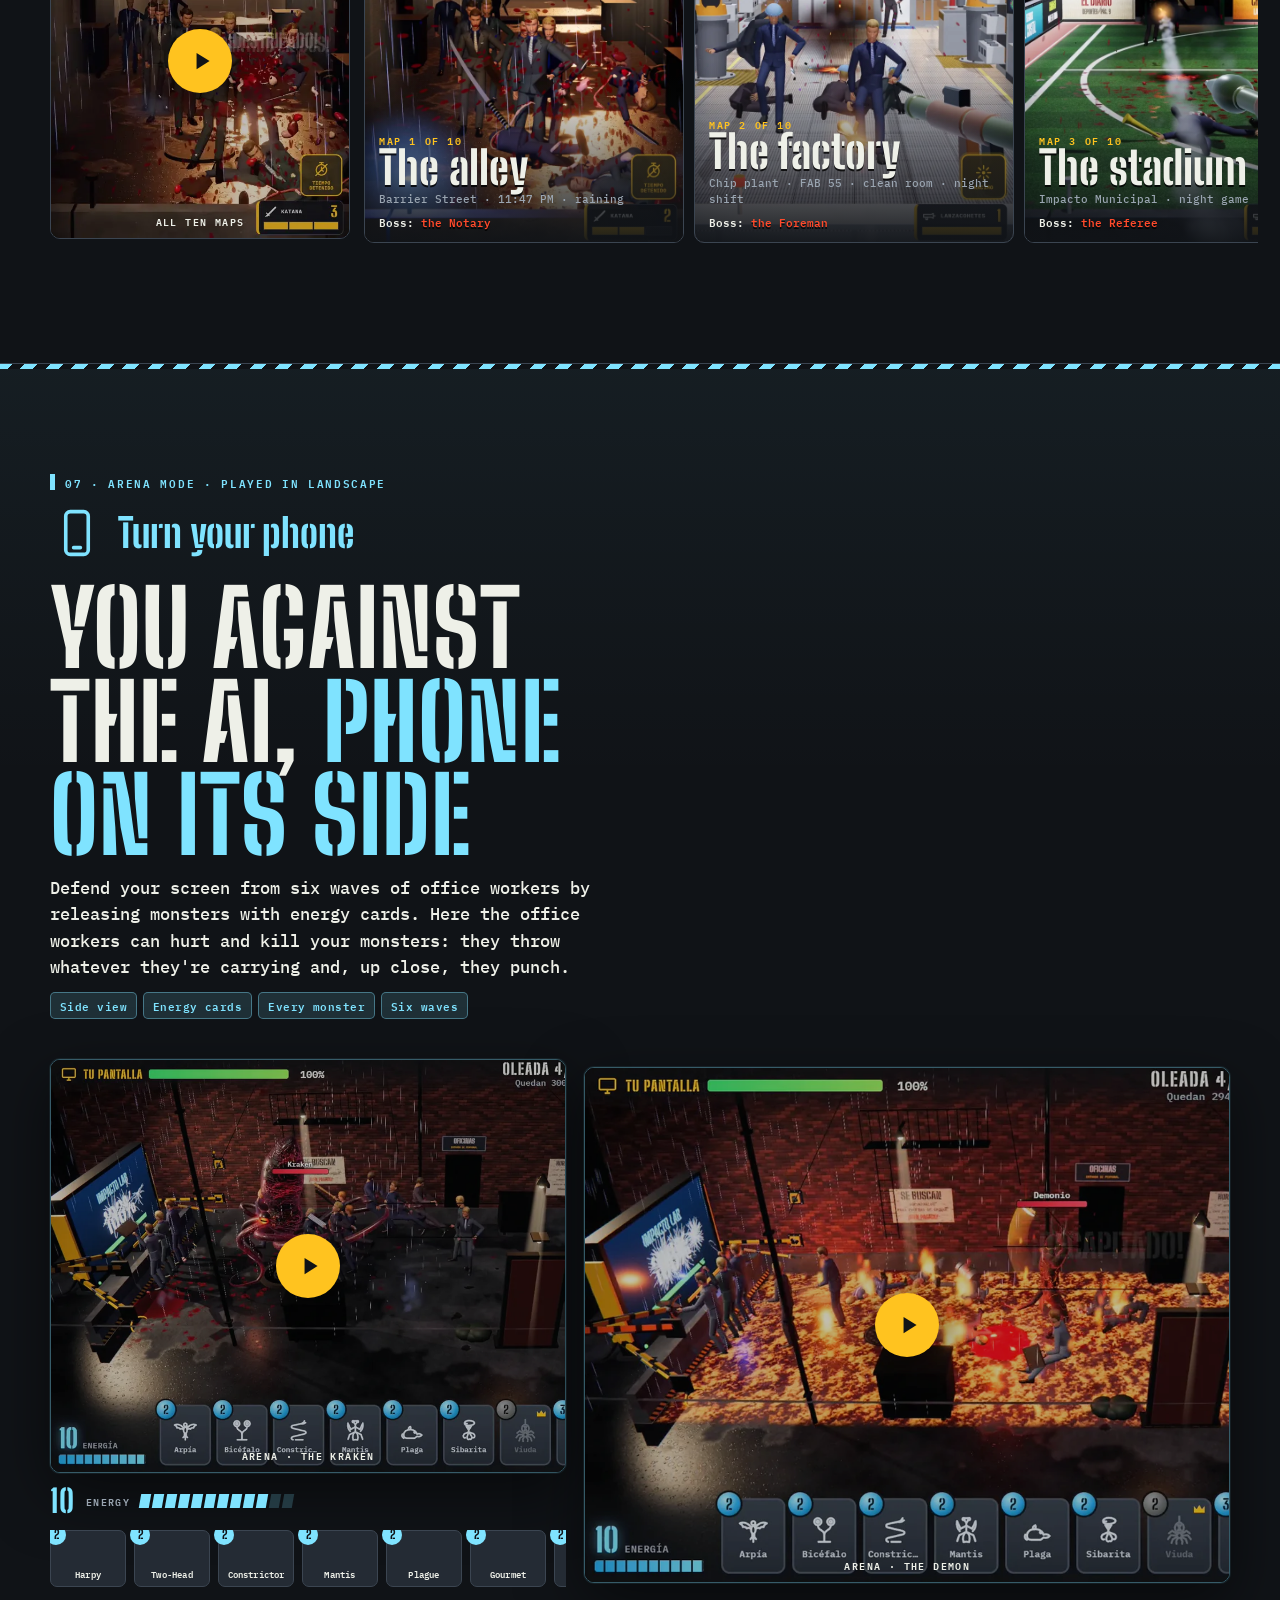
==== commit 6aa7690a: "Portada ES/EN/PT: nueva sección «Vídeos» de YouTube con 3 Shorts y botón «Canal de YouTube» - Patrón" ====
--- a/en/index.html
+++ b/en/index.html
@@ -43,7 +43,7 @@
 <link rel="preload" href="../fonts/bsd-800.woff2" as="font" type="font/woff2" crossorigin>
 <link rel="preload" href="../fonts/plex-500.woff2" as="font" type="font/woff2" crossorigin>
 <link rel="preload" href="../img/poster_hero_kraken.webp" as="image" type="image/webp">
-<link rel="stylesheet" href="../css/style.css?v=20261106b">
+<link rel="stylesheet" href="../css/style.css?v=20261106d">
 <script type="application/ld+json">
 {
   "@context": "https://schema.org",
@@ -357,6 +357,42 @@
     </div>
   </div>
 </section>
+
+<!-- ===================== 10 · YOUTUBE ===================== -->
+<section id="youtube" class="sec" data-name="YouTube videos" aria-labelledby="h-youtube">
+  <div class="wrap">
+    <div class="sec-head">
+      <p class="kicker rv">10 · Videos</p>
+      <h2 id="h-youtube" class="rv d1">Videos <em>on YouTube</em></h2>
+      <p class="sub rv d2">Short clips from the game. Tap one to watch it right here; nothing loads from YouTube until you do.</p>
+    </div>
+    <div class="ytrow" role="list" aria-label="YouTube videos">
+      <article role="listitem" class="ytcard rv">
+        <div class="yt" data-yt="Icn5J_9HiDA">
+          <img src="https://i.ytimg.com/vi/Icn5J_9HiDA/sddefault.jpg" width="360" height="640" loading="lazy" decoding="async" alt="">
+          <button class="yt-play" type="button" aria-label="Play video: Monster duel: the Widow vs. the Toad"><b><svg viewBox="0 0 24 24" aria-hidden="true"><path d="M7 4.5v15l12-7.5z"/></svg></b></button>
+        </div>
+        <h3><small>Short 1</small>Monster duel: the Widow vs. the Toad</h3>
+      </article>
+      <article role="listitem" class="ytcard rv d1">
+        <div class="yt" data-yt="qDQ3NrVrJS4">
+          <img src="https://i.ytimg.com/vi/qDQ3NrVrJS4/sddefault.jpg" width="360" height="640" loading="lazy" decoding="async" alt="">
+          <button class="yt-play" type="button" aria-label="Play video: Monday, 8:00: the whole office shows up"><b><svg viewBox="0 0 24 24" aria-hidden="true"><path d="M7 4.5v15l12-7.5z"/></svg></b></button>
+        </div>
+        <h3><small>Short 2</small>Monday, 8:00: the whole office shows up</h3>
+      </article>
+      <article role="listitem" class="ytcard rv d2">
+        <div class="yt" data-yt="cRkyEIj-Ij8">
+          <img src="https://i.ytimg.com/vi/cRkyEIj-Ij8/sddefault.jpg" width="360" height="640" loading="lazy" decoding="async" alt="">
+          <button class="yt-play" type="button" aria-label="Play video: 30 seconds of Impacto Lab"><b><svg viewBox="0 0 24 24" aria-hidden="true"><path d="M7 4.5v15l12-7.5z"/></svg></b></button>
+        </div>
+        <h3><small>Short 3</small>30 seconds of Impacto Lab</h3>
+      </article>
+    </div>
+    <p class="ythint" aria-hidden="true">Swipe to see all three →</p>
+    <a class="cta ytch rv" href="https://www.youtube.com/channel/UCLKw-VCtw3zOtWuYv1q3Awg" target="_blank" rel="noopener"><svg viewBox="0 0 24 24" aria-hidden="true"><path d="M23 7.2a3 3 0 0 0-2.1-2.1C19 4.6 12 4.6 12 4.6s-7 0-8.9.5A3 3 0 0 0 1 7.2 31 31 0 0 0 .5 12a31 31 0 0 0 .5 4.8 3 3 0 0 0 2.1 2.1c1.9.5 8.9.5 8.9.5s7 0 8.9-.5a3 3 0 0 0 2.1-2.1 31 31 0 0 0 .5-4.8 31 31 0 0 0-.5-4.8zM9.7 15.1V8.9l5.8 3.1z"/></svg>YouTube channel</a>
+  </div>
+</section>
 </main>
 
 <footer>
@@ -384,10 +420,11 @@
     <a class="cat" href="#mapas">Maps</a>
     <a class="cat arena" href="#arena">Arena</a>
     <a class="cat" href="#videos">Videos</a>
+    <a class="cat" href="#youtube">YouTube</a>
   </nav>
 </div>
 
 <script src="../js/lista.js?v=20261106b" defer></script>
-<script src="../js/main.js?v=20261106b" defer></script>
+<script src="../js/main.js?v=20261106d" defer></script>
 </body>
 </html>
--- a/css/style.css
+++ b/css/style.css
@@ -404,3 +404,27 @@
 /* solo Android (5-nov-2026): que nadie con iPhone se apunte creyendo que podrá jugar */
 .fine strong,.lista .plat strong{color:var(--safety);font-weight:600}
 .lista .plat{color:var(--paper)}
+
+/* la portada no enseña el botón de reproducir mientras el vídeo de fondo espera (arranca solo al primer gesto o a los 6 s) */
+#hero .play{display:none}
+
+/* ---------- 10 · YouTube (fachada: nada de YouTube hasta pulsar) ---------- */
+.ytrow{display:grid;grid-auto-flow:column;grid-auto-columns:min(72vw,300px);gap:14px;overflow-x:auto;scroll-snap-type:x mandatory;overscroll-behavior-x:contain;margin:0 calc(-1 * var(--gutter));padding:0 var(--gutter) 6px;scroll-padding:0 var(--gutter);scrollbar-width:thin}
+.ytcard{display:grid;gap:10px;align-content:start;scroll-snap-align:start;min-width:0}
+.yt{position:relative;aspect-ratio:9/16;border-radius:10px;border:1px solid var(--rule);background:#000;overflow:hidden}
+.yt img,.yt iframe{position:absolute;inset:0;width:100%;height:100%;border:0}
+.yt img{object-fit:cover}
+.yt-play{position:absolute;inset:0;display:grid;place-items:center;width:100%;border:0;padding:0;margin:0;cursor:pointer;color:var(--asphalt);background:rgba(8,10,12,.25);transition:background .2s}
+.yt-play b{display:grid;place-items:center;width:64px;height:64px;border-radius:50%;background:var(--safety);box-shadow:0 10px 30px rgba(0,0,0,.5);transition:transform .2s var(--ease)}
+.yt-play b svg{width:26px;height:26px;fill:currentColor;margin-left:3px}
+.yt-play:hover b,.yt-play:focus-visible b{transform:scale(1.08)}
+.yt-play:focus-visible{outline:3px solid var(--safety);outline-offset:-3px}
+.ytcard h3{font-size:clamp(22px,5.5vw,30px);color:var(--paper)}
+.ytcard h3 small{display:block;font:600 10px/1 var(--mono);letter-spacing:.16em;color:var(--safety);margin-bottom:6px;text-transform:uppercase}
+.ythint{font:600 10px/1 var(--mono);letter-spacing:.14em;text-transform:uppercase;color:var(--mute);margin:10px 0 0}
+.ytch{display:inline-flex;align-items:center;gap:10px;margin-top:22px;padding:16px 22px;font-size:18px}
+.ytch svg{width:26px;height:26px;fill:currentColor;stroke:none}
+@media (min-width:760px){
+.ytrow{grid-auto-flow:row;grid-template-columns:repeat(3,1fr);grid-auto-columns:auto;overflow:visible;margin:0;padding:0}
+.ythint{display:none}
+}
